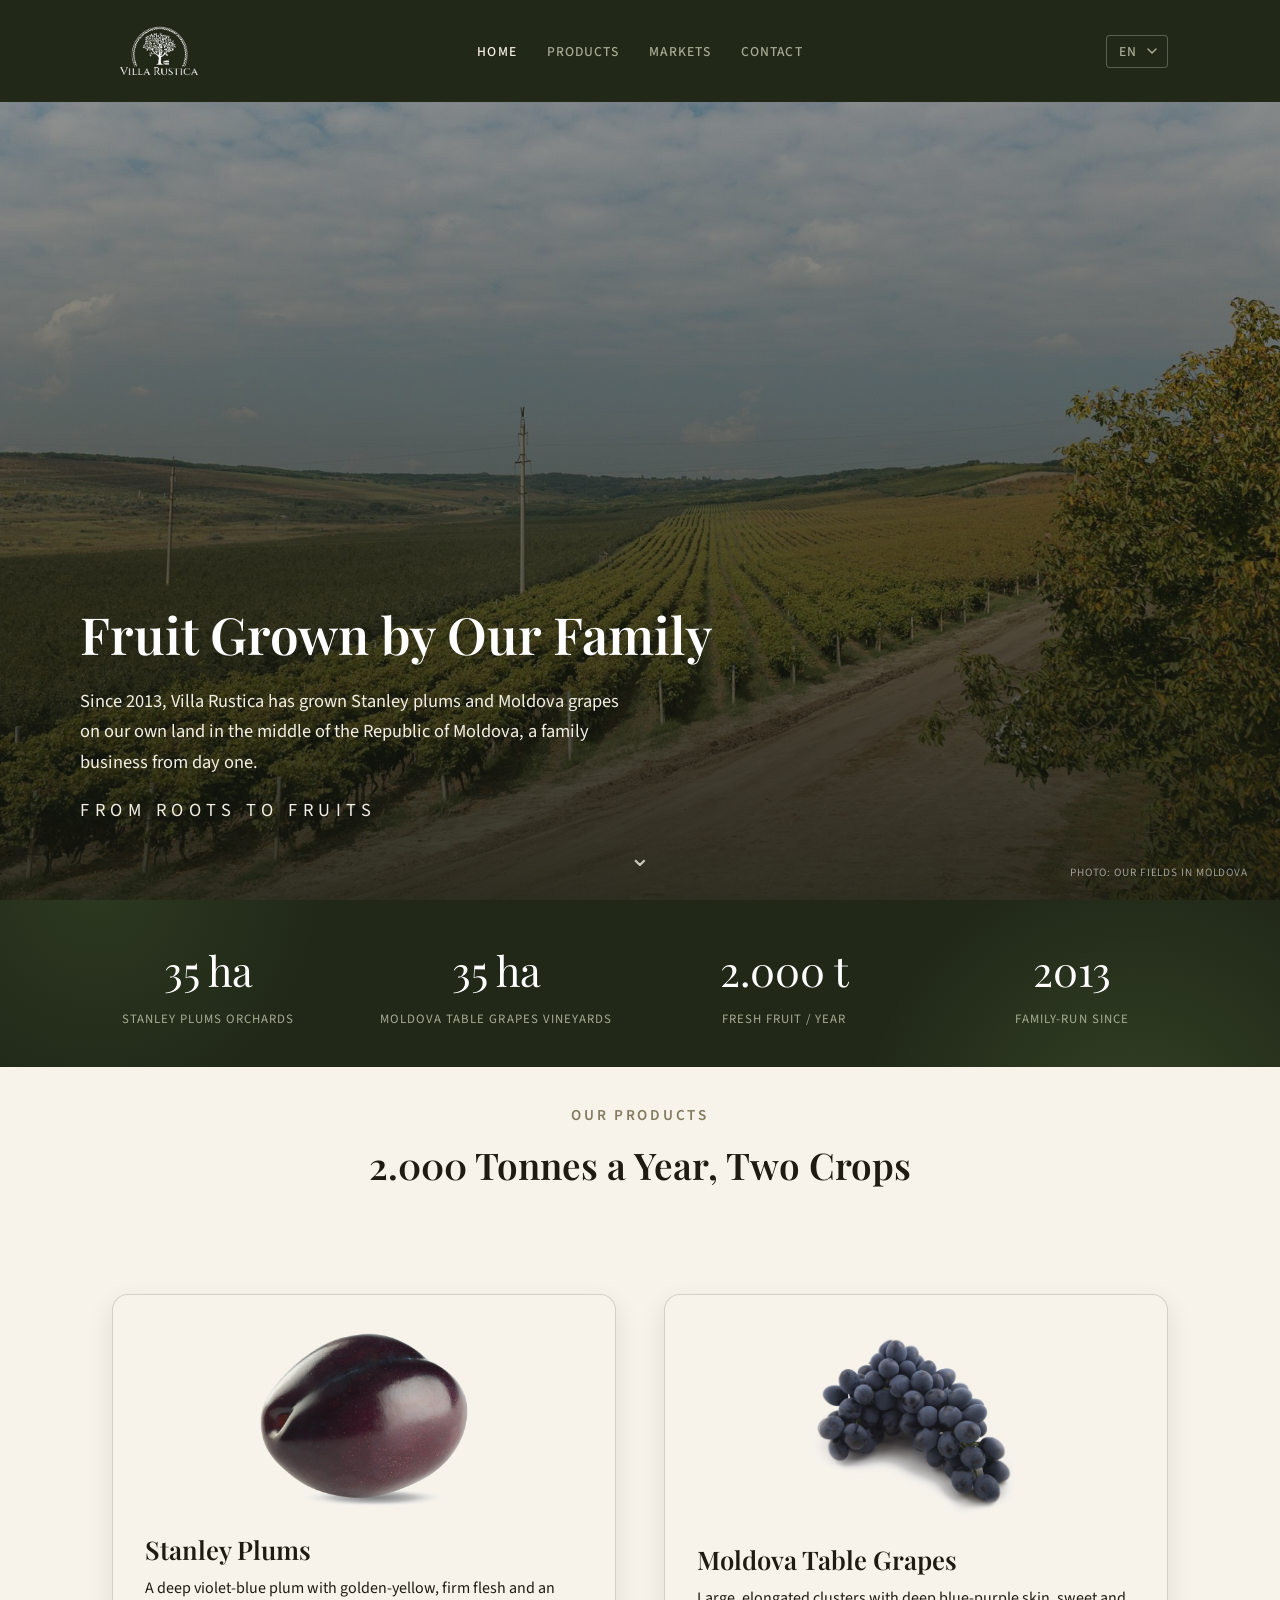
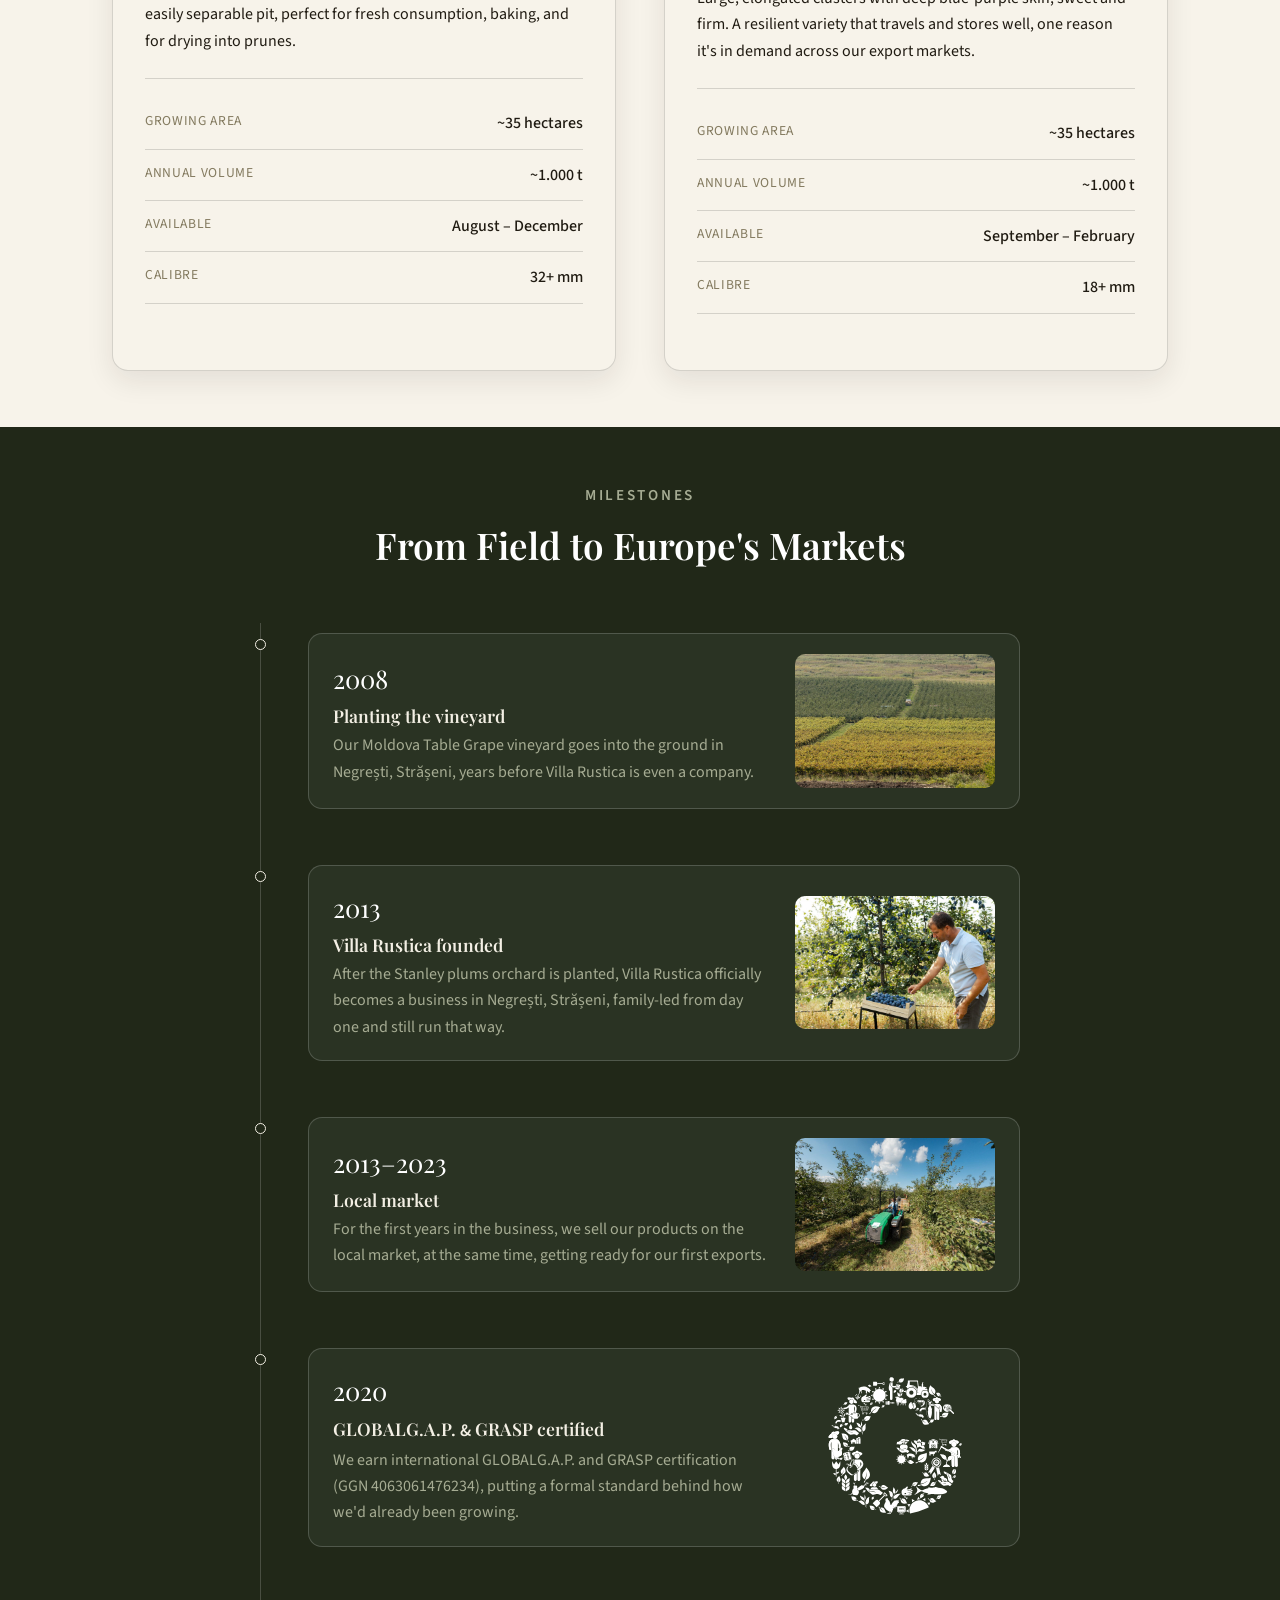
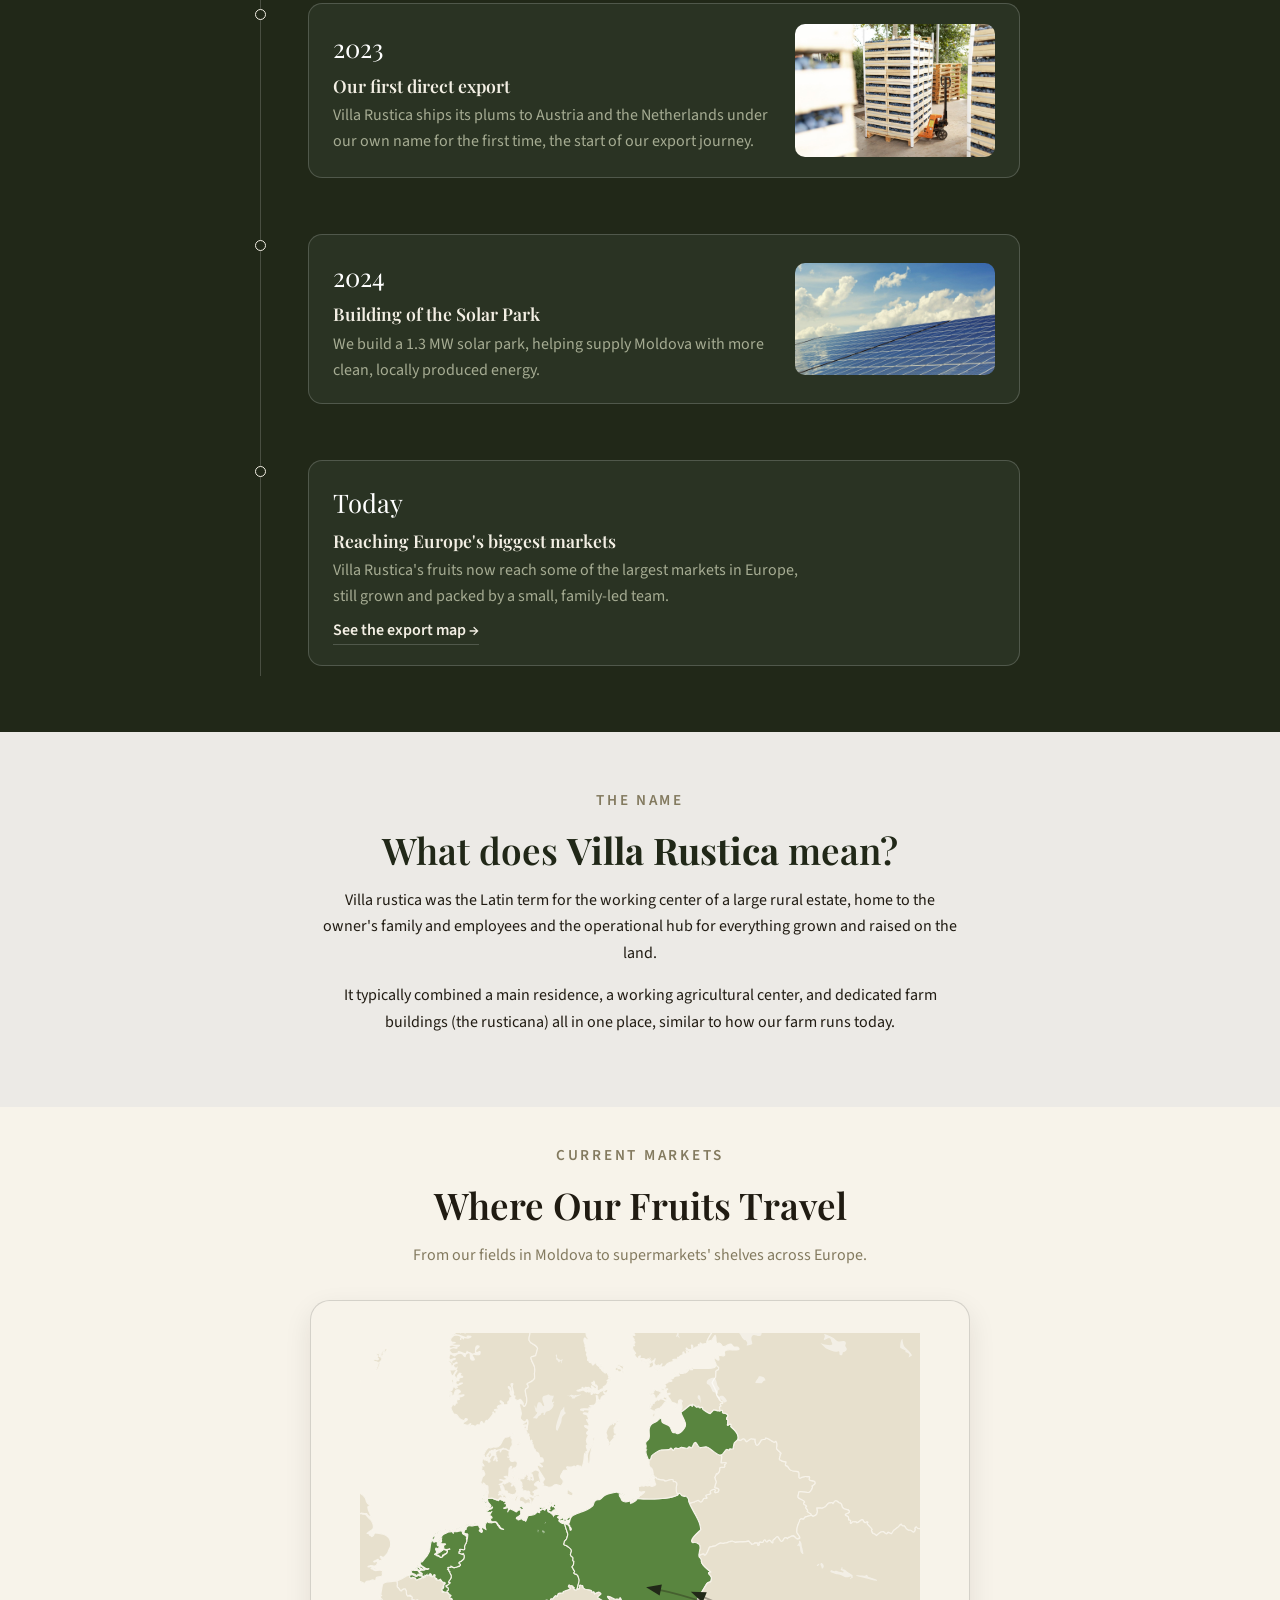
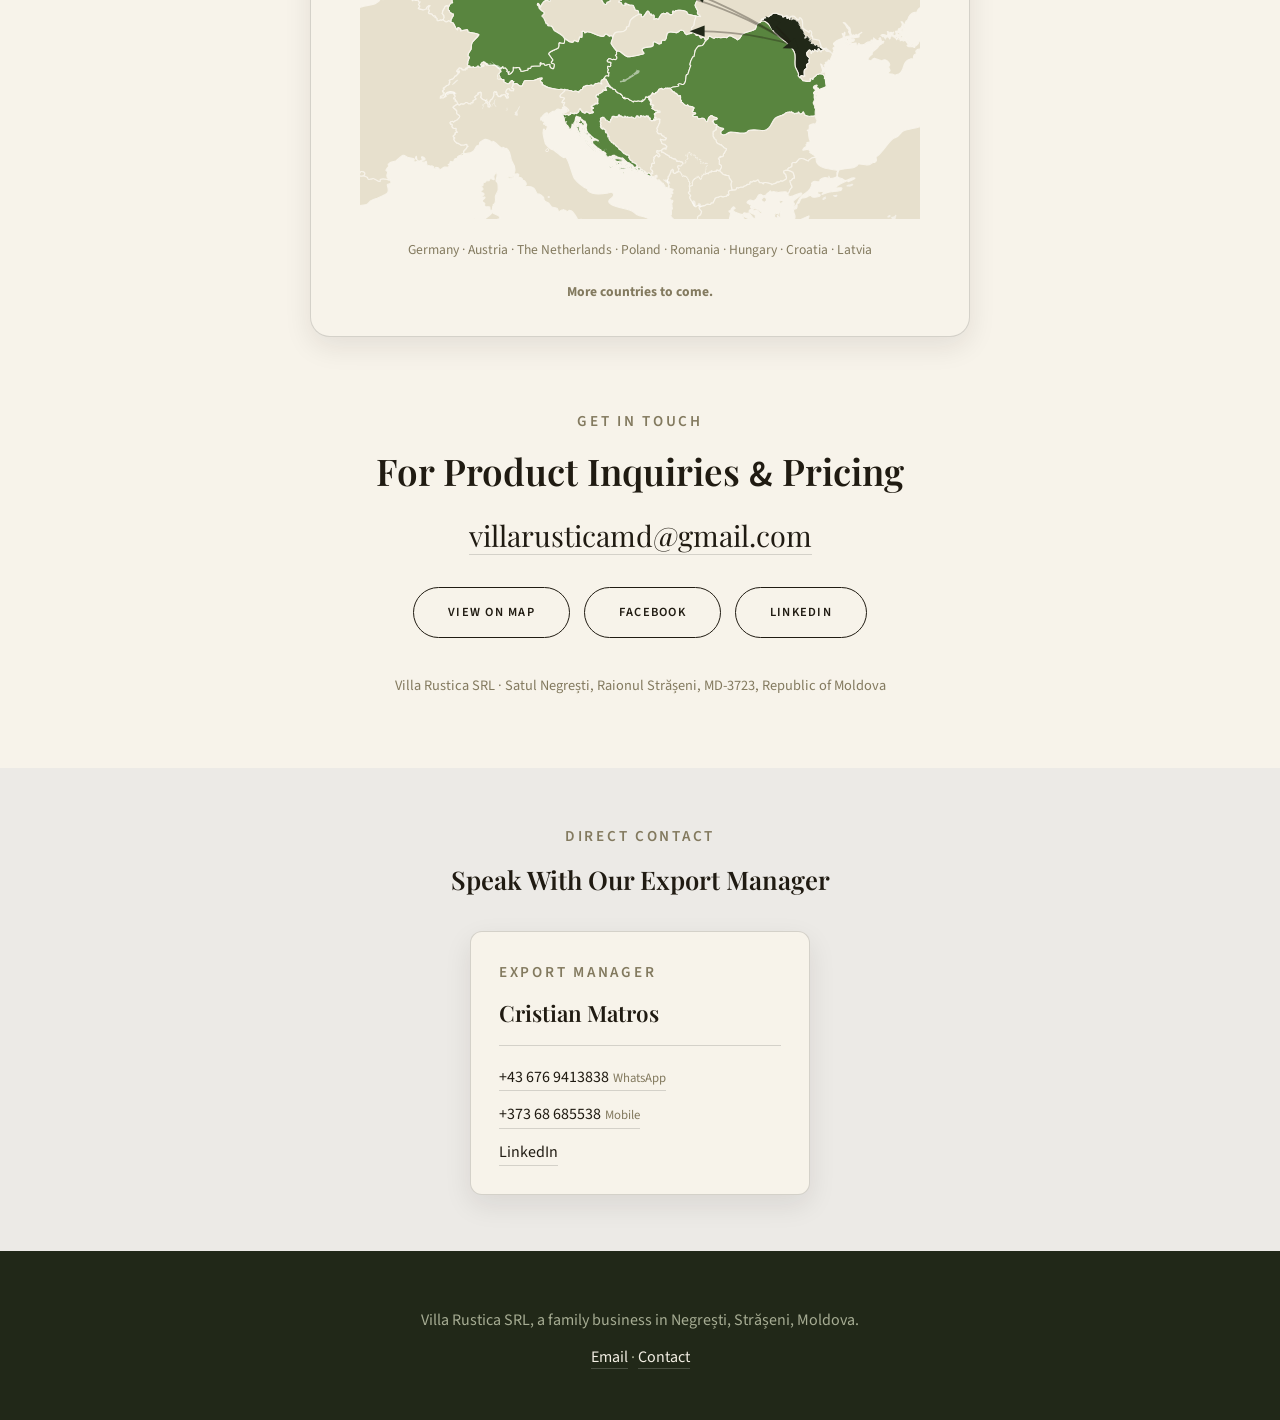
==== index.html @ 4bc62e4f "Replace EN/RO nav links with a language dropdown Co-Authored-By: Claude Sonnet 5 <noreply@anthropic." ====
<!DOCTYPE html>
<html lang="en">
<head>
  <meta charset="UTF-8" />
  <meta name="viewport" content="width=device-width, initial-scale=1.0" />
  <title>Villa Rustica: From Roots to Fruits</title>
  <meta name="description" content="Family-grown Stanley plums and Moldova grapes, exported across Europe since 2013." />
  <meta property="og:type" content="website" />
  <meta property="og:title" content="Villa Rustica: From Roots to Fruits" />
  <meta property="og:description" content="Family-grown Stanley plums and Moldova grapes, exported across Europe since 2013." />
  <meta property="og:image" content="https://villarustica.md/assets/og-image.jpg" />
  <meta property="og:image:width" content="1200" />
  <meta property="og:image:height" content="630" />
  <meta property="og:url" content="https://villarustica.md/" />
  <meta name="twitter:card" content="summary_large_image" />
  <link rel="icon" type="image/x-icon" href="assets/favicon.ico?v=1" />
  <link rel="icon" type="image/png" sizes="192x192" href="assets/favicon-192.png?v=1" />
  <link rel="apple-touch-icon" href="assets/apple-touch-icon.png?v=1" />
  <link rel="preconnect" href="https://fonts.googleapis.com" />
  <link href="https://fonts.googleapis.com/css2?family=Playfair+Display:ital,wght@0,400;0,500;0,600;0,700;1,400;1,500&family=Source+Sans+3:wght@300;400;500;600&display=swap" rel="stylesheet" />
  <link rel="stylesheet" href="styles.css?v=8" />
</head>
<body>

  <!-- A plain, non-sticky marker for "scroll to top" links to
       target. The header itself can't be that marker — it's
       position:sticky, so it always reports being at the top
       of the viewport, which broke the distance calculation
       for the Home link. -->
  <div id="top"></div>

  <header class="site-header">
    <nav class="nav">
      <a href="#top" class="logo">
        <img src="assets/logo-white.png?v=3" alt="Villa Rustica" />
      </a>
      <ul class="nav-links">
        <li><a href="#top" class="active">Home</a></li>
        <li><a href="#products">Products</a></li>
        <li><a href="#markets">Markets</a></li>
        <li><a href="#contact">Contact</a></li>
      </ul>
      <div class="lang-switch">
        <select class="lang-select" aria-label="Language">
          <option value="index.html" selected>EN</option>
          <option value="index-ro.html">RO</option>
        </select>
      </div>
    </nav>
  </header>

  <section class="hero hero-home">
    <div class="hero-inner">
      <h1>Fruit Grown by Our Family</h1>
      <p>Since 2013, Villa Rustica has grown Stanley plums and Moldova grapes on our own land in the middle of the Republic of Moldova, a family business from day one.</p>
      <p class="tagline">From Roots to Fruits</p>
    </div>
    <span class="hero-caption">Photo: our fields in Moldova</span>
    <a href="#stats" class="scroll-cue" aria-label="Scroll down">⌄</a>
  </section>

  <section class="section section-dark tight glow-section" id="stats">
    <div class="stat-row">
      <div class="stat">
        <span class="stat-number">35 ha</span>
        <span class="stat-label">Stanley Plums Orchards</span>
      </div>
      <div class="stat">
        <span class="stat-number">35 ha</span>
        <span class="stat-label">Moldova Table Grapes Vineyards</span>
      </div>
      <div class="stat">
        <span class="stat-number">2.000 t</span>
        <span class="stat-label">Fresh Fruit / Year</span>
      </div>
      <div class="stat">
        <span class="stat-number">2013</span>
        <span class="stat-label">Family-Run Since</span>
      </div>
    </div>
  </section>

  <!-- ============================================
       PRODUCTS
       ============================================ -->
  <section class="section section-light tight" id="products">
    <div class="container center">
      <span class="eyebrow" style="text-align:center;">Our Products</span>
      <h2 style="text-align:center;">2.000 Tonnes a Year, Two Crops</h2>
    </div>
  </section>

  <section class="section section-light">
    <div class="container">
      <div class="product-grid">
        <div class="product-card">
          <img src="assets/plum-photo.png" alt="A Stanley plum" class="fruit-photo" />
          <h3>Stanley Plums</h3>
          <p>A deep violet-blue plum with golden-yellow, firm flesh and an easily separable pit, perfect for fresh consumption, baking, and for drying into prunes.</p>
          <dl class="spec-list">
            <div class="row"><dt>Growing area</dt><dd>~35 hectares</dd></div>
            <div class="row"><dt>Annual volume</dt><dd>~1.000 t</dd></div>
            <div class="row"><dt>Available</dt><dd>August – December</dd></div>
            <div class="row"><dt>Calibre</dt><dd>32+ mm</dd></div>
          </dl>
        </div>

        <div class="product-card">
          <img src="assets/grape-photo.png" alt="A bunch of Moldova Table Grapes" class="fruit-photo" />
          <h3>Moldova Table Grapes</h3>
          <p>Large, elongated clusters with deep blue-purple skin, sweet and firm. A resilient variety that travels and stores well, one reason it's in demand across our export markets.</p>
          <dl class="spec-list">
            <div class="row"><dt>Growing area</dt><dd>~35 hectares</dd></div>
            <div class="row"><dt>Annual volume</dt><dd>~1.000 t</dd></div>
            <div class="row"><dt>Available</dt><dd>September – February</dd></div>
            <div class="row"><dt>Calibre</dt><dd>18+ mm</dd></div>
          </dl>
        </div>
      </div>
    </div>
  </section>

  <!-- ============================================
       TIMELINE
       Each ".timeline-item" is one milestone —
       copy a block to add another. The moving
       line and fade-in effect come from
       script.js, keyed off the #timeline id.
       ============================================ -->
  <section class="section section-dark">
    <div class="container">
      <span class="eyebrow center" style="text-align:center;">Milestones</span>
      <h2 class="center" style="text-align:center;">From Field to Europe's Markets</h2>

      <div class="timeline" id="timeline" style="margin-top:56px;">
        <div class="timeline-progress" id="timeline-progress"></div>

        <div class="timeline-item">
          <div class="timeline-dot"></div>
          <div class="timeline-card timeline-card--photo">
            <div class="timeline-card-body">
              <span class="timeline-year">2008</span>
              <h3>Planting the vineyard</h3>
              <p>Our Moldova Table Grape vineyard goes into the ground in Negrești, Strășeni, years before Villa Rustica is even a company.</p>
            </div>
            <img src="assets/grapes.jpg" alt="Our vineyard in Negrești, Strășeni" class="timeline-photo" />
          </div>
        </div>

        <div class="timeline-item">
          <div class="timeline-dot"></div>
          <div class="timeline-card timeline-card--photo">
            <div class="timeline-card-body">
              <span class="timeline-year">2013</span>
              <h3>Villa Rustica founded</h3>
              <p>After the Stanley plums orchard is planted, Villa Rustica officially becomes a business in Negrești, Strășeni, family-led from day one and still run that way.</p>
            </div>
            <img src="assets/local-market.jpg" alt="Selecting plums fresh from the orchard" class="timeline-photo" />
          </div>
        </div>

        <div class="timeline-item">
          <div class="timeline-dot"></div>
          <div class="timeline-card timeline-card--photo">
            <div class="timeline-card-body">
              <span class="timeline-year">2013–2023</span>
              <h3>Local market</h3>
              <p>For the first years in the business, we sell our products on the local market, at the same time, getting ready for our first exports.</p>
            </div>
            <img src="assets/story.jpg" alt="Working in the Villa Rustica orchard" class="timeline-photo" />
          </div>
        </div>

        <div class="timeline-item">
          <div class="timeline-dot"></div>
          <div class="timeline-card timeline-card--photo">
            <div class="timeline-card-body">
              <span class="timeline-year">2020</span>
              <h3>GLOBALG.A.P. <span class="plain-amp">&amp;</span> GRASP certified</h3>
              <p>We earn international GLOBALG.A.P. and GRASP certification (GGN 4063061476234), putting a formal standard behind how we'd already been growing.</p>
            </div>
            <img src="assets/globalgap-logo-white-icon.svg" alt="GLOBALG.A.P. certified" class="timeline-photo" />
          </div>
        </div>

        <div class="timeline-item">
          <div class="timeline-dot"></div>
          <div class="timeline-card timeline-card--photo">
            <div class="timeline-card-body">
              <span class="timeline-year">2023</span>
              <h3>Our first direct export</h3>
              <p>Villa Rustica ships its plums to Austria and the Netherlands under our own name for the first time, the start of our export journey.</p>
            </div>
            <img src="assets/first-direct-export.jpg" alt="Crates of plums packed for our first export" class="timeline-photo" />
          </div>
        </div>

        <div class="timeline-item">
          <div class="timeline-dot"></div>
          <div class="timeline-card timeline-card--photo">
            <div class="timeline-card-body">
              <span class="timeline-year">2024</span>
              <h3>Building of the Solar Park</h3>
              <p>We build a 1.3 MW solar park, helping supply Moldova with more clean, locally produced energy.</p>
            </div>
            <img src="assets/pixabay_solar-scaled.jpg" alt="Our 1.3 MW solar park" class="timeline-photo" />
          </div>
        </div>

        <div class="timeline-item">
          <div class="timeline-dot"></div>
          <div class="timeline-card">
            <span class="timeline-year">Today</span>
            <h3>Reaching Europe's biggest markets</h3>
            <p>Villa Rustica's fruits now reach some of the largest markets in Europe, still grown and packed by a small, family-led team.</p>
            <a href="#markets" class="timeline-map-link">See the export map &rarr;</a>
          </div>
        </div>

      </div>
    </div>
  </section>

  <section class="section section-alt center">
    <div class="container" style="max-width:700px;">
      <span class="eyebrow" style="text-align:center;">The Name</span>
      <h2 class="name-heading">What does <strong>Villa Rustica</strong> mean?</h2>
      <p>Villa rustica was the Latin term for the working center of a large rural estate, home to the owner's family and employees and the operational hub for everything grown and raised on the land.</p>
      <p>It typically combined a main residence, a working agricultural center, and dedicated farm buildings (the rusticana) all in one place, similar to how our farm runs today.</p>
    </div>
  </section>

  <!-- ============================================
       MARKETS
       ============================================ -->
  <section class="section section-light tight" id="markets">
    <div class="container center">
      <span class="eyebrow" style="text-align:center;">Current Markets</span>
      <h2 style="text-align:center;">Where Our Fruits Travel</h2>
      <p class="section-intro" style="margin-bottom:32px;">From our fields in Moldova to supermarkets' shelves across Europe.</p>

      <!-- ============================================
           The map: one ".map-route" group per market
           (a line from Moldova + a dot + a label).
           Positions are stylized, not exact geography —
           just roughly the right direction/distance.
           Country ids are ISO codes (de, at, nl...) — see
           script.js if you ever add a new export market.
           ============================================ -->
      <div class="map-panel">
      <div id="europe-map" class="europe-map">

<svg xmlns="http://www.w3.org/2000/svg" xmlns:cc="http://creativecommons.org/ns#" xmlns:dc="http://purl.org/dc/elements/1.1/" xmlns:inkscape="http://www.inkscape.org/namespaces/inkscape" xmlns:rdf="http://www.w3.org/1999/02/22-rdf-syntax-ns#" xmlns:sodipodi="http://sodipodi.sourceforge.net/DTD/sodipodi-0.dtd" version="1.1" id="svg1" sodipodi:docname="Blank_map_of_Europe_(with_disputed_regions).svg" inkscape:version="1.3.2 (091e20e, 2023-11-25, custom)" viewBox="230 190 300 260">
  <defs id="defs1" />
  <sodipodi:namedview id="namedview1" pagecolor="#ffffff" bordercolor="#000000" borderopacity="0.25" inkscape:showpageshadow="2" inkscape:pageopacity="0.0" inkscape:pagecheckerboard="0" inkscape:deskcolor="#d1d1d1" inkscape:zoom="0.91617647" inkscape:cx="281.05939" inkscape:cy="260.32103" inkscape:window-width="1366" inkscape:window-height="705" inkscape:window-x="-8" inkscape:window-y="-8" inkscape:window-maximized="1" inkscape:current-layer="svg1" />
  <title id="title1">Countries of Europe</title>
  <style id="style1">
  .c{fill:#c0c0c0;stroke:#FFF;stroke-width:0.4} /* country */
	.d{stroke-dasharray:0.4 0.4;fill:#0000} /* disputed */
	.k{paint-order:stroke fill;stroke-width:0.8} /* making microstates / small islands more visible */
  /*
  Other available classes:
  .eu - EU member states
  .europe - continental Europe
  */
</style>
  <path id="ad" class="c europe" d="m 232.06403,427.18924 c -4.26208,1.22189 -1.89424,-2.25579 -1.70487,-2.25579 2.46257,-0.18797 2.65194,1.03389 1.70487,2.25579 z" />
  <path id="al" class="c europe" d="m 397.48178,423.67925 c -0.0982,-0.0224 -0.19389,0.11956 -0.25243,0.2192 -0.0781,0.13285 -0.27059,0.14864 -0.50485,0.46971 -0.23427,0.32107 -0.29707,0.36247 -0.25244,0.59497 0.0446,0.2325 0.0708,0.42357 -0.0631,0.50102 -0.13388,0.0774 -0.25244,0.22266 -0.25244,0.34445 0,0.12178 -0.17437,0.3976 -0.25243,0.56366 -0.0781,0.16606 -0.0462,0.27422 -0.15777,0.40707 -0.11154,0.13285 -0.13358,0.22805 -0.18931,0.4384 -0.0558,0.21035 -0.31714,0.27616 -0.47331,0.37577 -0.15617,0.0996 -0.013,0.58703 0.0315,0.9081 0.0446,0.32105 -0.20556,0.52913 -0.4733,1.31519 -0.26775,0.78607 0.59028,1.6444 0.56796,1.9102 -0.0223,0.26579 0.2598,0.91346 0.31553,1.00209 0.0557,0.0886 -0.19282,0.068 -0.31553,0.15657 -0.12271,0.0886 0.12239,0.25587 0.18932,0.34445 0.067,0.0886 -0.10192,0.12873 -0.15777,0.2505 0.024,0.0554 0.0698,0.10082 0.0946,0.15658 0.0747,0.0469 0.17624,0.0921 0.22088,0.12525 0.083,0.0618 0.0382,0.38927 0.0315,0.43839 0.29374,0.11755 0.19726,-0.66424 1.76705,0.15657 0.29625,0.15491 0.55956,-0.11847 0.28398,0.50103 -0.10735,0.24133 -0.52066,0.54783 -0.4733,0.87679 0.0947,0.28198 0.59963,0.65749 0.41019,0.84547 -0.37885,0.37598 -0.94646,0.0624 -1.23058,0.4384 -0.23678,0.32898 0.67642,0.37795 0.59952,0.8768 -0.19728,1.27959 -1.53283,0.87257 -0.66263,2.00409 0.68953,0.89661 1.4516,0.062 1.26213,1.18989 -1.1295,1.6214 -0.35576,1.3924 -0.37865,2.06669 -0.0229,0.67433 -0.24535,0.47965 0.18932,1.3152 0.14498,0.27867 -0.4733,1.03339 -0.4733,1.03339 -0.28415,0.28198 0,0.75129 0,1.2212 -0.0947,0.37598 0,0.84526 -0.0946,1.22119 0,0.28197 -0.47336,0.37562 -0.37864,0.65759 0.14207,0.51696 1.13574,1.51979 1.8617,2.16069 0.65611,0.57925 0.17356,1.28379 0.12622,1.37779 -0.28414,0.56396 -1.02579,-1.89279 -1.57768,-0.81416 1.54573,3.13218 5.17448,3.31878 5.83744,4.16478 1.44979,1.12879 0.28374,1.12709 0.75729,1.50309 0.18943,0.28198 0.75718,0 0.94661,0.28183 0.18943,0.46997 -0.0631,0.84518 -0.0631,1.40909 0.0646,0.35575 0.17691,0.67971 0.3471,0.65759 1.61013,-0.28198 2.65053,1.0347 2.55589,-1.40909 0,-0.56396 1.32542,0.28228 1.04131,-0.56366 l -1.07285,-1.87879 c 0.67208,-0.26253 0.60482,-0.51292 0.8835,-1.0647 0.36173,-0.71616 1.56932,-0.0623 2.17725,-0.84546 0,-0.0236 -0.13592,-0.68937 0,-1.0334 0.13787,-0.3489 0.32048,-0.73659 0.18933,-1.25259 -0.11856,-0.46643 0.32536,-0.46022 0.37865,-0.81417 0.0531,-0.35394 0,-0.75154 0,-0.75154 0.66298,-2.53778 1.23007,0.56558 2.17714,-3.00618 0.28415,-1.1279 -1.23058,-1.064 -1.23058,-2.28589 -0.18942,0 0.28415,-0.90802 0.0946,-1.096 -0.28413,-0.188 -0.75707,-0.28187 -1.13594,-0.18789 -0.28414,0 -0.66233,1.0337 -1.23058,0.37577 -0.37885,-0.56395 -2.83981,-4.03908 -2.83981,-4.79098 0,-0.28197 0.56802,-0.56349 0.47332,-0.84547 -0.0947,-0.65795 -1.04121,-1.033 -1.13595,-1.69099 -0.0947,-0.28197 0.66257,-0.28167 0.75729,-0.56365 0,-0.56395 -0.0946,-1.53399 -0.16256,-2.12219 -0.0679,-0.58811 -0.0918,-0.93174 -0.0584,-1.0092 0.0335,-0.0775 0.23777,-0.15799 0.12621,-0.40709 -0.11156,-0.24909 0.19857,-0.39741 0.22088,-0.65758 0.0223,-0.26018 -0.21299,-1.0177 -0.50486,-1.2526 -0.29188,-0.23485 -0.33131,-0.0548 -0.31555,-0.6889 0.0158,-0.63412 -0.20509,-0.31314 -0.37862,-0.78285 -0.17357,-0.46972 -0.58375,-1.0569 -1.00977,-1.12729 -0.42596,-0.0704 -0.85983,-0.40709 -1.10439,-0.46972 -0.24455,-0.0626 -0.52064,0.0156 -0.66263,0.0939 -0.142,0.0783 -0.2051,0.15657 -0.22088,-0.28183 -0.0158,-0.4384 -0.46541,-0.3836 -0.34709,-0.6889 0.11833,-0.30532 -0.0236,-0.25835 -0.22087,-0.4384 -0.19722,-0.18006 -0.0552,-0.30531 -0.3471,-0.50102 -0.29187,-0.19571 -0.21298,-0.21137 -0.50485,-0.34445 -0.29189,-0.13308 -0.38654,-0.13308 -0.41021,-0.25051 -0.0236,-0.11743 -0.0395,-0.17223 -0.12621,-0.15657 v 0.0313 c -0.002,0 -0.0287,0.0288 -0.0315,0.0313 -0.077,0.0619 -0.21558,0.0674 -0.31553,0.12526 -0.13387,0.0775 -0.0204,0.25209 -0.0315,0.40708 -0.0112,0.155 -0.57879,0.0939 -0.75728,0.0939 -0.17854,0 -0.17439,0.15813 -0.25244,0.31313 -0.0781,0.155 -0.30982,0.0772 -0.4102,0.18788 -0.10038,0.1107 -0.31521,0.26535 -0.50485,0.18789 -0.18966,-0.0775 -0.41179,-0.48236 -0.56797,-0.62628 -0.15617,-0.14392 -0.0689,-0.43273 0.0315,-0.53234 0.10048,-0.0996 0.0931,-0.39948 -0.0631,-0.53234 -0.15617,-0.13286 -0.0871,-0.2815 -0.22088,-0.46971 -0.0334,-0.0471 -0.062,-0.0865 -0.0946,-0.0939 z" />
  <path id="am" class="c" d="m 624.27735,368.7295 c -0.0947,0.18799 -0.18923,0.46965 -0.37871,0.56366 -0.3788,0.18797 -1.515,0.37567 -1.13615,0.56365 0.18948,0.094 0.85223,0.18778 0.66276,0.37577 -1.61003,1.12789 -4.26016,1.50239 -5.58609,2.72428 -1.7995,1.4099 -3.12361,3.19339 -5.39671,4.32138 l -0.0946,0.0939 c 0.0544,0.2519 0.0859,0.55499 0.28403,0.75154 0.75767,0.65796 3.69234,0.46838 4.26056,2.91219 0.28418,1.31589 -0.56844,3.47528 0.4734,4.60318 0.56827,0.56393 1.42005,0.75118 1.7989,1.40909 0.18941,0.188 -0.56813,0.84548 -0.28404,0.84548 3.08855,-0.0344 4.69284,-1.7418 7.19562,-1.8788 0.68102,0.0842 1.07839,0.20683 1.70427,0.37577 0.62609,0.29236 1.247,0.53099 2.08291,0.84548 0.25407,0.17025 0.48452,0.25971 0.75744,0.37577 0.56828,-0.75195 0.94653,-1.87879 1.7989,-2.06669 2.36784,-0.56396 1.51459,2.81888 2.46167,1.69099 0.18948,-0.188 -1.4e-4,-0.7515 0.28404,-0.84548 0.75767,-0.094 1.41985,0.65769 2.17765,0.46971 l 1.89354,-2.16069 c 1.79951,-1.03389 1.42016,2.16069 1.60953,2.16069 0.66298,0.094 1.41985,-0.094 2.17765,0 0.0947,0 0.37872,0.0939 0.37872,0.18788 0.0947,0.37598 -0.1894,0.75139 0,1.0334 0,0 2.5561,1.97249 3.3138,2.53638 0.1894,-0.28198 0.47313,-0.75121 1.32552,-1.31519 0.47358,-0.37597 1.42005,0.0942 1.7989,-0.37577 l -0.0946,-0.18788 c -0.75774,-0.65795 -0.6625,-1.97249 -1.5149,-2.44249 -0.28417,-0.18798 -1.13614,0.18824 -1.13614,-0.4697 0,-0.18798 0.0947,-0.28178 0.18936,-0.37577 0.37887,-0.28198 1.42016,-0.28158 1.42016,-0.75154 -0.0947,-1.87989 -3.12443,0.0948 -3.12443,-1.40909 -0.0947,-1.0339 1.32573,-0.75083 0.75744,-2.06669 -0.4735,-0.84594 -2.5561,1.03339 -3.12442,1.03339 -0.63931,0.0353 -1.31071,-0.19591 -1.98828,-0.50103 -0.0217,-0.01 -0.0414,-0.0213 -0.0631,-0.0313 -0.44216,-0.17064 -0.84114,-0.32065 -1.19924,-0.2192 -0.52526,0.14891 -1.05098,0.30788 -1.38861,-0.2505 -0.25324,-0.41881 -0.44547,-0.66777 -0.97834,-0.75154 -0.49339,0.0743 -1.00406,0.33188 -1.57799,0.25051 -0.18941,0 0,-0.37572 0.0946,-0.46971 0.56827,-0.56397 1.51469,-0.65734 2.08291,-1.12729 0.28419,-0.18799 0.0946,-2.53629 -0.0946,-2.81829 -0.1894,-0.46997 -5.8696,-0.0929 -7.38499,-2.06669 -0.85238,-1.1279 2.17805,-2.62999 0.85212,-3.28799 -0.66304,-0.28197 -1.41995,1.4e-4 -2.08292,-0.28183 -0.18939,-0.094 0.0947,-0.84547 -0.18935,-0.84547 -0.66299,0.094 -2.93485,1.31539 -3.40843,0.93942 -0.47357,-0.46997 2.27309,-1.59699 0,-1.59699 -0.37886,0 -0.56795,0.46977 -0.85212,0.37577 -0.37881,-0.094 -0.47332,-0.5635 -0.75743,-0.84548 z m 0.82066,1.94149 c 0.42547,0 0.48107,0.77499 0.3156,0.75154 -0.16546,-0.0234 -0.6938,-0.63428 -0.3156,-0.75154 z m 2.11446,0.4384 c 0.0398,-0.007 0.0928,-0.0117 0.15781,0 0.47274,0.11726 0.75678,0.34458 0.28403,0.43839 -0.41366,0.0821 -0.7204,-0.38582 -0.44184,-0.43839 z m 4.73386,2.22329 c -0.0947,0.188 -0.28404,0.28172 -0.28404,0.46971 -0.18948,0.84594 1.51539,-0.28171 0.28404,-0.46971 z" />
  <path id="at" class="c eu europe market" d="m 349.45793,349.70959 c -0.0834,-0.007 -0.17761,0.0171 -0.25198,0.0312 -0.0992,0.019 -0.18092,0.0546 -0.25195,0.12501 -0.0947,0.188 0.0946,2.90569 -0.0944,3.09379 -0.18943,0.28195 -0.84947,-0.37609 -1.22836,-0.0937 l -0.75588,2.46878 c -0.66299,0.188 -1.35273,-0.65623 -2.01569,-0.65623 -0.37886,0 -0.28255,0.74975 -0.6614,0.84373 -1.98898,0.75195 -3.11445,-1.21679 -4.62984,-1.96879 h -0.0944 c 0.0947,0.28199 0.18897,0.56178 0.18897,0.84375 -0.0947,2.53779 -0.65663,1.96999 -2.64559,1.49999 -0.18942,0 -0.3777,0.0932 -0.47243,0.28126 -0.18941,0.93993 0.38022,1.96679 -0.5669,2.71879 -0.85243,0.65796 -4.85006,1.58979 -4.9447,3.09368 0,0 2.26766,3.09349 2.26766,3.18749 0.0947,0.094 -1.22947,1.21779 -0.75589,1.59379 1.04181,0.93993 2.0807,-0.44553 1.22837,2.65619 0,0.18799 -0.18853,0.46875 -0.37796,0.46875 -3.03079,-0.84595 -0.65796,-2.37479 -2.07868,-2.46879 -0.75768,0 -1.44696,0.6565 -2.20466,0.5625 -0.37886,-0.094 -0.28278,-0.74975 -0.56692,-0.84375 -0.56826,-0.18797 -1.13271,0.282 -1.6063,0.0937 -0.18941,-0.094 0.18942,-0.65626 0,-0.65626 -1.13655,0.094 -0.0938,1.5935 -0.37795,1.6875 -1.32593,0.37598 -3.493,-0.15746 -4.72428,0.31249 -0.37886,0.188 -0.18806,0.84327 -0.56691,1.0312 -0.37884,0.28199 -0.84948,-0.18787 -1.22837,0.0937 -0.28415,0.094 0.0946,0.56205 -0.0944,0.75001 -0.0947,0.094 -3.30614,0.93797 -3.68499,0.74999 -0.1894,-0.18801 3.6e-4,-0.65575 -0.18896,-0.84374 -0.0947,-0.188 -0.56671,-0.18704 -0.6614,-0.375 -0.0947,-0.188 0.47265,-0.0932 0.37793,-0.28126 -0.36831,-1.188 -2.87941,0.16802 -3.71643,-0.53125 -0.16099,0.22323 0.0582,1.1255 -0.0944,1.65629 0,0.37597 -1.79367,2.53299 -2.45663,1.875 -0.37886,-0.37596 0.66207,-0.93653 0.37794,-1.3125 -0.0947,-0.094 -0.37748,0.28125 -0.56691,0.28125 -0.18941,0 -0.47223,-0.0932 -0.56691,-0.28125 -0.18943,-0.28199 0.47354,-0.65526 0,-1.03119 -0.37886,-0.28198 -0.566,-0.74952 -0.94486,-0.9375 -0.28412,-0.188 -0.66048,0.28148 -1.03929,0.18749 -0.18941,-0.18797 3.3e-4,-0.65574 -0.18897,-0.84375 -0.47355,-0.37598 -0.37432,1.3137 -1.88971,0.84375 -0.0947,-0.094 -0.18874,-0.0937 -0.28345,-0.0937 v 0.0937 c 0,0.2929 0.19603,0.47628 0.31495,0.5625 0,0 0.2604,0.34376 0.47243,0.34376 0.0888,0 0.13788,0.015 0.15748,0.0312 -0.16504,0.12819 -0.10644,0.33792 -0.15748,0.5 0.21205,0.23671 0.39603,0.35861 0.15748,0.4375 -0.23855,0.0789 -0.32608,0.0159 -0.44093,0.15625 -0.11487,0.14027 -0.0918,0.32354 -0.18898,0.43751 -0.0971,0.11396 -0.30228,0.22484 -0.34645,0.3125 0.0389,0.267 -0.21727,0.19828 -0.15748,0.43748 -0.005,0.009 -0.0258,0.0217 -0.0314,0.0312 0.064,0.0635 0.31599,0.18733 0.25196,0.28124 -0.12806,0.18783 0.25579,0.26451 0.18897,0.375 -0.0669,0.11049 -0.13914,0.0292 -0.0944,0.15625 0.0446,0.12705 -0.0852,0.1782 0.0314,0.25 0.11693,0.0719 0.1667,0.0457 0.18897,0.15625 0.0223,0.11049 0.19262,-0.004 0.22047,0.0625 0.0278,0.0663 -0.17076,0.0696 -0.0314,0.21876 0.13919,0.14915 -0.0669,0.0934 0,0.28125 0.0668,0.18782 0.17265,0.26087 0,0.34373 -0.17259,0.0829 -0.1352,0.0345 -0.15747,0.25 0.32979,0.15686 0.36904,-0.0994 0.6299,0 0.26293,0.22652 0.66335,0.32233 0.94485,0.43751 0.10776,0.23081 0.31839,0.0678 0.44094,0.0937 0,0 -0.0596,-0.0975 0.12598,-0.0625 0.18554,0.0351 0.0479,0.12997 -0.0314,0.15625 -0.0795,0.0265 0.14479,0.12232 0.18897,0.21875 -0.26338,0.35823 -0.068,0.49962 -0.0944,0.75001 0.0353,0.0614 0.25923,0.0736 0.40944,0.18749 0.38815,0.31649 0.85885,0.54357 1.2598,0.75 0.42531,0.21103 0.74709,0.15034 1.02166,-0.0234 0.0221,0.009 0.0427,0.0303 0.065,0.0352 0.34801,0.0755 0.33302,-0.0569 0.3425,-0.40233 0.1031,-0.12172 0.20391,-0.23573 0.29921,-0.36719 0.0314,0.002 0.0535,0.002 0.0925,0.006 0.3452,0.0332 0.35681,-0.0328 0.30117,-0.15431 -0.0557,-0.12158 0.1004,-0.1543 0.1004,-0.1543 l 0.11022,-0.38086 c 0.1517,-0.11097 0.31137,-0.18673 0.50196,-0.15234 0.0628,0.009 0.0888,0.0249 0.1437,0.0352 l 0.16929,0.43165 0.54524,0.13672 c -0.10755,0.38443 -0.68894,0.82107 -0.29131,0.99022 1.51539,0.75194 0.18535,-0.188 1.70074,0 0.75769,0.094 1.53968,2.06469 3.05498,1.2187 l 1.22836,-2.53119 c 0.75769,-0.56397 4.06081,-0.18726 4.91325,-0.28126 1.38972,-0.0919 2.50036,-1.2519 3.87789,-1.30269 0.008,-10e-4 0.0178,-0.009 0.0257,-0.01 0.69037,-0.0663 0.68884,-0.1314 0.62202,0.31054 -0.0669,0.44193 -0.22138,0.39795 -0.75588,0.48634 -0.53449,0.0884 -0.001,0.77317 0.11023,0.99413 0.0439,0.0873 0.0116,0.20323 -0.0354,0.31446 0.29239,0.0396 0.60828,0.11518 0.8799,0.51951 0.1894,0.28201 -0.28427,0.65528 -0.0944,1.0312 0.0947,0.18801 0.3775,-0.18797 0.56692,0 1.79951,1.31589 3.20666,1.71779 5.66913,2.09379 3.01759,0.93687 2.72028,-0.13011 6.01563,0.5625 0.0154,0.0165 0.0475,0.015 0.063,0.0312 0.004,-0.0319 -0.001,-0.0615 0,-0.0937 0.81335,0.32085 1.38458,-0.0896 1.73229,0.21875 0.78925,0.53237 1.22594,-0.14251 2.26765,0.75 0.75769,0.094 1.63604,-0.73625 2.33064,-0.0312 0.31581,0.39147 0.45554,-0.39265 0.94486,0.59375 0.18937,0.094 0.094,-0.71851 0.28346,-0.81249 0.87517,-0.0936 0.46533,-0.93816 1.57476,-0.93749 0.37365,-0.27642 0.12271,-0.7825 0.75588,-1.4375 0.25122,0.38242 0.29381,-0.17996 0.47243,-0.21874 0.29744,-0.0645 0.13291,0.79055 0.53542,-0.0937 0.18915,-0.41576 1.04181,-0.33195 1.44877,-0.28124 0.80209,0.1 1.36614,-0.25714 1.76373,-0.21875 0.79515,0.0767 0.45468,0.72686 1.0393,0.40624 0.56827,-0.28198 -0.28494,-0.67259 1.35434,-1.2812 1.25497,0.38204 0.92795,-0.9924 3.08653,0.37499 0.28412,-0.094 -0.28324,-0.59303 -0.37795,-0.875 -0.1854,-0.98119 0.33148,-1.46459 1.10239,-1.68749 0.0428,-0.008 0.0832,-0.0233 0.12597,-0.0312 0.0209,-0.026 0.28791,-0.35283 0.66141,-0.87499 0.42396,-0.96398 1.20609,-1.1128 1.70074,-0.9375 0.49464,0.17529 0.67674,0.32613 0.53541,-0.375 -0.14132,-0.70109 -0.0268,-1.00079 0.22047,-1.28119 0.24732,-0.28044 -0.54389,0.27204 -0.75588,-0.21875 -0.21199,-0.49078 0.13062,-0.9307 0.37794,-1.2812 0.2473,-0.35056 -0.0992,-0.22795 -0.34645,-0.71875 -0.24731,-0.49077 0.0744,-0.43531 -0.0314,-1.0312 -0.10601,-0.59594 1.09925,0.26822 1.41723,-0.18749 0.31797,-0.45571 0.43629,-0.40786 0.18897,-0.96875 -0.24729,-0.5609 0.40094,-0.54044 0.18897,-1.0312 -0.21198,-0.49076 -1.27291,-0.11818 -1.73228,-0.46875 -0.4593,-0.35055 -0.35331,-0.71954 0,-0.99999 0.35331,-0.28043 0.34502,-1.0769 1.22836,-0.65624 0.88326,0.42066 1.48879,0.62039 1.70074,0.375 0.21195,-0.24539 1.1308,0.35404 1.44878,-0.0312 0.31799,-0.38562 0.68825,-0.47035 0.44093,-1.03119 -0.24732,-0.56089 0.0336,-0.4391 -0.56691,-1 -0.60063,-0.5609 0.33491,-0.0177 0.44093,-0.71874 0.0863,-0.57144 -0.43016,-1.36909 0.15748,-1.56249 -0.0127,-0.0208 -0.0189,-0.0417 -0.0314,-0.0625 -1.13655,-1.22189 -2.07667,-2.43379 -2.929,-3.84368 -0.75771,-1.2219 1.98898,-3.21509 0,-4.62498 -0.28415,-0.18799 -0.66073,0.37499 -0.94486,0.37499 -0.47355,-0.094 -1.41572,-1.313 -2.07868,-1.125 -0.47355,0.18799 -0.69155,0.93676 -1.25981,1.2188 -0.37886,0.094 -0.84946,-0.0937 -1.22836,-0.0937 -2.55761,-0.28212 -4.71773,-2.34379 -7.46431,-2.34379 -0.47355,0 -0.84922,0.56251 -1.3228,0.56251 -0.18941,-0.094 3.7e-4,-0.56228 -0.18896,-0.65626 -0.21308,-0.10576 -0.47404,-0.22946 -0.72439,-0.24999 z"><title>Austria</title></path>
  <path id="az" class="c" d="m 650.02782,346.05961 v 0.28182 c -1.5154,5.35757 -0.47284,2.44028 -1.98828,6.48197 -0.28411,0.84593 0.37892,3.28778 0.0946,3.56978 -2.18068,1.13559 -4.24888,2.65759 -6.05948,1.47179 l -0.22092,0.12525 -2.27228,-1.78489 c -0.0655,0.14047 -0.12243,0.28182 -0.25249,0.28182 -0.1894,0 -2.36683,-0.75138 -2.93505,-1.0334 l -1.7989,-0.75153 h -0.0946 c -0.37887,0.18798 -0.66266,0.37572 -0.85211,0.4697 -0.18942,-0.094 -0.66268,0.0939 -1.04151,0.18789 v 0.18788 c -0.008,0.0608 -0.0997,0.1082 -0.22092,0.15657 0.17368,0.52741 -0.0362,1.66739 -0.3156,2.12939 -0.28364,0.46907 -0.96211,-0.0925 -0.63119,0.93943 0.33092,1.03199 1.01016,1.14249 1.19923,0.81415 0.1891,-0.32833 1.02579,-0.10873 1.07306,0.50103 0.0473,0.60979 1.56317,1.033 2.27229,0.75154 0.70913,-0.28144 1.1052,-0.12487 1.57798,0.15657 0.47275,0.28145 0.94655,0.0791 0.75744,0.68891 -0.18909,0.60978 -0.0471,0.98747 0.18936,1.78489 0.23637,0.7974 -0.77329,-0.14008 -0.82056,0.46971 -0.0473,0.60978 0.0465,1.03309 -0.56808,0.84547 -0.61457,-0.18762 -0.0327,0.65734 -0.88367,0.46971 -0.85094,-0.18762 -1.18472,-0.65695 -2.08291,-0.18788 -0.50131,0.26179 -1.46088,0.64612 -2.27229,0.84548 -0.0273,0.0168 -0.0649,0.0163 -0.0946,0.0313 -0.0638,0.0145 -0.12797,0.051 -0.18935,0.0626 -0.24588,0.0827 -0.52583,0.14413 -0.789,0.15656 -0.49638,0.0234 -0.87614,-0.19586 -1.13614,-0.31313 -0.24377,-0.10993 -0.0965,-0.47262 0.41027,-0.93942 -0.071,-0.0794 -0.15195,-0.0974 -0.31559,0 -0.47274,0.28144 -0.80549,0.2509 -1.32552,0.53234 -0.52003,0.28144 0.1409,-0.34433 -0.66276,-0.25052 -0.80368,0.0938 -0.33262,0.53234 -1.23078,0.53234 -0.89823,0 -1.23119,0.0324 -1.5149,0.78285 -0.12722,0.33663 -0.46239,1.0186 -1.1046,1.6283 0.28855,0.22484 0.42943,0.4317 0.34717,0.59496 0.28411,0.28198 0.37862,0.75148 0.75743,0.84548 0.28418,0.094 0.47326,-0.37577 0.85212,-0.37577 2.27309,0 -0.47357,1.127 0,1.59699 0.47357,0.37598 2.74547,-0.84542 3.40843,-0.93941 0.2841,0 0,0.75148 0.18936,0.84547 0.66297,0.28197 1.41995,-1.4e-4 2.08291,0.28183 1.32592,0.65796 -1.70447,2.16009 -0.85212,3.28799 1.51539,1.97389 7.19561,1.59679 7.38499,2.06669 0.1894,0.28197 0.37903,2.63029 0.0946,2.81829 -0.56826,0.46996 -1.51469,0.56333 -2.08291,1.12729 -0.0948,0.094 -0.28423,0.46971 -0.0946,0.46971 0.58016,0.0823 1.07961,-0.17987 1.57799,-0.25051 0.53288,0.0838 0.7251,0.33273 0.97834,0.75154 0.33767,0.55838 0.86338,0.39941 1.38861,0.2505 0.35813,-0.10152 0.7571,0.0486 1.19924,0.2192 0.0217,0.01 0.0414,0.0215 0.0631,0.0313 0.67727,0.30495 1.349,0.53627 1.98828,0.50103 0.56827,0 2.65094,-1.87929 3.12442,-1.03339 0.56828,1.31589 -0.85214,1.03279 -0.75743,2.06669 0,1.50389 3.02978,-0.47073 3.12442,1.40909 0,0.46996 -1.04131,0.46956 -1.42016,0.75154 -0.0947,0.094 -0.18936,0.18779 -0.18936,0.37577 0,0.65794 0.85198,0.28172 1.13614,0.4697 0.85238,0.46997 0.75714,1.7846 1.5149,2.44249 l 0.0946,0.18788 c 0.18942,-0.56395 1.04151,-4.50918 1.04151,-4.50918 0.28417,-0.65795 1.23078,-0.75122 1.5149,-1.31519 0.18939,-0.56395 -0.18957,-1.127 -0.0946,-1.69099 0.1894,-0.93994 0.94672,-1.6905 1.32552,-2.63039 0.37887,-0.84595 2.93474,-6.10617 3.69254,-6.20017 0.75768,-0.094 1.51459,0.46955 2.27229,0.75153 0.66298,0.188 1.51459,0.37562 2.17766,0.6576 0.1894,0.094 0.66276,0.18773 0.56807,0.46971 -0.28418,0.75194 -1.79911,1.31459 -1.42016,2.44249 0.47359,1.40989 2.36683,-8.5e-4 3.02979,1.59699 0.47358,1.40989 -3.03029,2.44189 -1.51489,3.47588 1.32592,1.0339 1.0409,-0.28208 2.5563,0.18789 1.04181,0.28197 -0.47414,1.69129 1.51489,1.0334 0.28409,-0.094 0.28387,-0.84548 0.66275,-0.84548 0.75767,0 2.556,2.34899 3.3138,1.59699 0.47356,-0.46995 0.85196,-1.03299 1.23078,-1.59699 -1.23119,-1.97379 -2.27219,-3.85128 -2.5563,-4.50918 -0.18941,-0.46997 0.37872,-0.93917 0.37872,-1.40909 -0.0947,-0.93994 -1.5151,-1.78439 -1.04151,-2.63039 0.37887,-0.46997 1.42005,-0.56385 1.89354,-0.18788 0.56828,0.46997 -0.0946,1.31489 0.0946,1.87879 0.1894,0.46996 0.85212,-0.65728 0.85212,-1.22129 0,-0.18797 -0.28402,-0.37562 -0.37872,-0.65759 -0.0948,-0.28198 0,-0.65744 -0.0946,-0.93942 -0.28409,-0.75194 -1.0415,-1.4088 -0.85211,-2.16069 0.18939,-0.46998 1.04141,0.18781 1.42016,-0.0939 0.18947,-0.18799 -0.47328,-0.37568 -0.66276,-0.56366 -0.47357,-0.46996 -1.13605,-0.75128 -1.5149,-1.2212 -1.23138,-1.69189 0.0946,-1.22029 -0.0946,-2.91218 -0.18941,-1.6919 -2.74598,-4.63348 -1.79891,-6.41937 1.23129,-2.25579 0.2836,1.59889 1.60953,-1.97279 0.0947,-0.37598 -0.1894,-0.93927 0,-1.2213 0.18941,-0.28197 0.56803,-0.28182 0.75744,-0.28182 0.18945,0 0.28402,0.37582 0.37872,0.28182 0.37888,-0.28197 0.47324,-0.75138 0.85211,-1.03339 0.3788,-0.28198 0.85193,-0.56366 1.32552,-0.56366 0.56827,0 1.60953,0.93973 1.60953,0.37577 0.1894,-1.5039 -3.78678,-2.44269 -4.73395,-2.06669 -2.36784,0.84593 -1.89264,2.16089 -4.73396,1.69099 -0.47393,-0.0941 -0.66285,-1.2212 -0.66285,-1.2212 -0.1894,-0.28198 -1.42005,-0.0939 -1.51489,-0.0939 l -2.46166,-1.12729 c -1.61014,-0.93992 -1.98758,-2.34809 -3.78719,-3.28799 -1.52648,-0.80201 -4.23386,-2.32399 -5.96483,-2.72428 z m -24.93209,24.61288 c -0.37821,0.11726 0.15013,0.72809 0.31559,0.75154 0.16547,0.0234 0.10987,-0.75154 -0.31559,-0.75154 z m 2.11446,0.4384 c -0.27857,0.0526 0.0282,0.52046 0.44184,0.43839 0.47275,-0.0938 0.18871,-0.32113 -0.28404,-0.43839 -0.065,-0.0117 -0.11799,-0.007 -0.1578,0 z m 4.73395,2.22319 c 1.23128,0.188 -0.47352,1.3156 -0.28404,0.46971 0,-0.18799 0.18933,-0.28171 0.28404,-0.46971 z m 7.85838,11.14795 c -0.16224,0.0115 -0.34315,0.09 -0.56809,0.2192 l -1.89354,2.16069 c -0.75774,0.18798 -1.41995,-0.56372 -2.17765,-0.46971 -0.28418,0.094 -0.0946,0.65748 -0.28404,0.84548 -0.94707,1.12789 -0.0939,-2.25489 -2.46167,-1.69099 -0.85238,0.18799 -1.23058,1.31479 -1.7989,2.06669 0.66298,0.28197 1.23078,0.5636 1.42016,0.65758 0.56834,0.46998 0.75721,1.221 1.42015,1.597 0.56828,0.37597 1.32532,0.28168 1.98828,0.56365 0.37887,0.18798 0.66265,0.75149 1.13615,0.84548 0.47357,0.094 1.0413,-0.28213 1.51489,-0.0939 0.66297,0.28198 0.94656,1.2211 1.70427,1.40909 l 4.26056,-0.75152 c 2.273,-0.46996 2.46167,-0.75129 2.65104,-1.2213 -0.75768,-0.56394 -3.3138,-2.53638 -3.3138,-2.53638 -0.1894,-0.28198 0.0947,-0.65739 0,-1.0334 0,-0.094 -0.28402,-0.18788 -0.37871,-0.18788 -0.75774,-0.094 -1.5147,0.094 -2.17766,0 -0.16573,0 0.0941,-2.46079 -1.0415,-2.37989 z" />
  <path id="ba" class="c europe" d="m 368.76825,394.45939 c -0.12055,0.14152 -0.32173,0.31156 -0.37864,0.4697 0.0161,0.17607 -0.2322,0.32265 -0.31554,0.4384 0.0316,0.0626 0.0709,0.19575 -0.0946,0.28183 -0.16566,0.0861 -0.65307,-0.13247 -0.8204,-0.18789 -0.16735,-0.0553 -0.34709,0.18789 -0.34709,0.18789 0,0 -0.65693,-0.24485 -0.75729,-0.34446 -0.10039,-0.0996 -0.14819,0.0256 -0.31554,0.12526 -0.16734,0.0996 -0.26904,-0.0313 -0.34709,-0.0313 -0.0781,0 -0.37865,0.20243 -0.37865,0.31315 0,0.1107 -0.115,0.22651 -0.1262,0.28182 -0.0112,0.0554 0.10969,0.18946 0.0315,0.34446 -0.0781,0.155 -0.37865,0.40708 -0.37865,0.40708 -0.28941,0.1024 -0.15279,0.24264 -0.31554,0.50102 l 0.0315,0.40708 c -0.27799,0.12767 -0.16643,0.43356 -0.25244,0.6576 -0.89772,0.099 -1.12687,-0.14994 -1.70386,-0.75154 -0.13387,-0.12179 -0.50646,-0.16193 -0.66264,-0.25051 -0.15611,-0.0886 -0.0723,-0.28719 -0.0946,-0.37577 -0.0223,-0.0886 -0.34139,-0.43273 -0.44175,-0.53233 -0.34708,-0.0791 -0.13466,-0.16233 -0.44176,-0.53234 -0.18964,-0.0886 -0.28748,0.0257 -0.41019,0.12525 -0.12273,0.0997 -0.18746,0.0519 -0.22088,-0.12525 -0.0334,-0.17724 -0.25593,0.0829 -0.37865,0.0939 -0.41294,-0.10424 -0.46009,0.19938 -0.75728,0.37577 -0.26458,0.41306 -0.0512,0.56018 0.0946,0.97073 l -0.22087,0.34445 c 0.23217,0.16097 -0.12248,0.26338 -0.18933,0.40709 l 0.25243,0.53234 0.22088,0.15656 -0.0315,0.37576 c -0.4794,0.31478 -0.21571,0.37671 -0.0946,0.93942 -0.20155,0.33506 0.223,0.34204 0.34709,0.53234 -0.0997,0.20818 -0.3416,0.30322 -0.50485,0.31314 0.11134,0.64356 0.63085,1.04889 1.00976,1.31519 l 0.15777,-0.25052 c 0.20471,0.28225 0.21705,-0.15078 0.31553,-0.2192 l 0.37865,0.46972 c 0.0496,-0.0657 0.22819,-0.10303 0.22087,-0.0313 0.0853,0.4982 0.37181,0.41903 0.69418,0.62628 0.30699,0.22729 0.12279,0.55459 0.15777,0.81416 -0.0781,0.0774 -0.18932,0.0313 -0.18932,0.0313 l 0.0631,0.31314 c 0,0 0.3764,0.28182 0.59952,0.28182 0.22311,0 0.43605,0.46022 0.53641,0.62629 0.10039,0.16607 0.0315,0.34445 0.0315,0.34445 v 0.37576 c 0.17567,-0.0788 0.20581,0.12255 0.31553,0.18788 -0.0183,0.17906 -0.21713,0.11752 -0.34709,0.18788 l 0.0315,0.18789 c 0.22507,-0.21105 0.24521,0.10139 0.37863,0.15657 l 0.284,-0.0313 c 0.25837,0.14648 0,0.3462 0,0.4384 -0.23615,0.36135 0.0219,0.55763 0.0946,0.8768 0.16369,0.0957 0.1247,0.3465 0.15777,0.43839 l 0.88361,0.84543 c 0,0 0.0709,0.23404 0.12622,0.34445 0.0557,0.11073 0.37677,0.11043 0.41019,0.18789 0.0866,0.31866 0.53067,0.22335 0.72574,0.28182 0.0557,0.12178 0.0315,0.50102 0.0315,0.50102 0.17206,-0.005 0.41947,0 0.59953,0 0.18729,0.19317 0.28564,0.42809 0.41019,0.62628 0.0446,0.12178 0.0239,0.1951 0.15777,0.25052 0.38766,0.13846 0.66546,0.45297 0.91506,0.72022 0.61913,0.22134 0.61876,0.50564 0.78885,1.00199 0.1622,0.36322 0.51283,0.35181 0.82039,0.46972 0.15621,0.1107 0.0516,0.22456 0.25244,0.31314 0.36493,0.24593 0.65275,0.63738 0.91505,0.93941 0.13387,0.16607 0.62501,0.65537 0.91506,0.8768 0.45753,0.17392 0.90906,0.46916 1.35676,0.78285 0.93251,-0.23474 0.76959,0.0821 1.16749,0.40708 0.0558,0.3432 -0.25243,0.62628 -0.25243,0.62628 0.18934,0.54235 0.56507,1.0328 0.85195,1.4718 0.19324,0.33308 0.60238,0.39389 0.88351,0.50102 0.22078,0.18788 0.0946,0.59496 0.0946,0.59496 0.71932,0.16707 1.38387,0.58847 2.05096,0.90811 l 0.78883,1.40909 c 0,0 -0.22087,0.0783 -0.44175,0.15657 -0.22092,0.0783 -0.17354,0.23483 -0.31553,0.28183 -0.14199,0.047 -0.42115,0.12526 -0.50485,0.12526 -0.0279,0 -0.0807,-0.0229 -0.12623,-0.0313 0.0216,0.23035 0.5915,0.31314 0.85196,0.31314 0.0294,0.0174 0.095,0.0443 0.12621,0.0626 l 0.18932,-0.28182 c 0,0 0.0684,0.0111 0.25244,0 0.18406,-0.0111 0.42486,0.0588 0.53641,0.12525 0.11156,0.0663 0.24122,0.1474 0.25243,0.12526 0.0112,-0.0222 0.0982,-0.3408 0.22088,-0.31314 0.1227,0.0277 0.38233,0.2467 0.41019,0.31314 0.028,0.0664 0.0185,0.16558 0.0631,0.28182 0.0446,0.11624 0.17437,0.2707 0.25243,0.28182 0.0781,0.0111 0.16383,0.0606 0.15777,0.0939 -0.006,0.0332 -0.0631,0.17856 -0.0631,0.25051 0,0.072 0.11456,0.004 0.41019,0.0313 0.29563,0.0277 0.31154,0.2445 0.4733,0.25052 0.16174,0.006 0.12794,0.0587 0.18934,0.21919 0.0614,0.16053 0.10356,0.0551 0.31553,0.0939 0.21196,0.0388 0.30984,0.17305 0.4102,0.25051 0.10038,0.0776 0.23182,0.0699 0.31553,0.12526 0.0837,0.0554 0.0242,0.17856 -0.0315,0.25051 -0.0559,0.072 0.0183,0.0774 0.15777,0.0939 0.13945,0.0166 0.18724,-0.0427 0.31553,0.15657 0.12834,0.1993 0.1149,0.0958 0.22088,0.0626 0.10598,-0.0332 0.18168,0.11386 0.31554,0.31314 0.0356,0.0529 0.0747,0.0853 0.12622,0.12526 0.007,0.005 0.0247,-0.005 0.0315,0 0.13886,0.0592 0.24771,0.10438 0.37864,0.15657 0.11252,-0.0415 0.51693,-0.20363 0.69419,-0.28183 0.2008,-0.0886 0.33943,0.12684 0.4733,0.28183 0.13387,0.155 0.50486,0.28183 0.50486,0.28183 l 0.0315,0.15656 c 0.0737,-0.0117 0.11962,-0.0242 0.15777,-0.0626 0,0 0.3713,-0.0108 0.44175,-0.34446 -0.046,-0.0588 -0.0821,-0.12677 -0.12622,-0.18788 l 0.12622,0.12526 c 0.15776,-0.008 0.4733,0.0626 0.4733,0.0626 0,0 0.0553,-0.17223 -0.18931,-0.31314 -0.24455,-0.14092 -0.37077,-0.30531 -0.12623,-0.43839 0.24455,-0.13309 0.47331,-0.10172 0.34711,-0.31314 -0.12623,-0.21137 -0.20511,-0.22702 -0.18934,-0.46971 0.0158,-0.24268 -0.11833,-0.30531 -0.44175,-0.4384 -0.58811,-0.48873 -0.42976,-0.94433 -0.31553,-1.47179 0.1341,-0.0783 0.41809,-0.10173 0.4733,-0.31314 0.0553,-0.21138 -0.2051,-0.48537 -0.18932,-0.68891 0.0158,-0.20354 0.3471,-1.04119 0.37865,-1.12729 0.0315,-0.0861 0.68629,0.2192 0.85195,0.15657 0.16567,-0.0626 0.48908,-0.14875 0.34709,-0.46971 -0.14199,-0.32097 -0.44175,-1.2369 -0.4102,-1.50309 0.0315,-0.26618 0.34709,-0.57148 0.34709,-0.72023 0,-0.14873 -0.36288,-0.43056 -0.28398,-0.56365 0.0789,-0.13308 0.84407,-0.55583 0.88351,-0.62628 0.0395,-0.0704 0.0631,-0.39925 0.12621,-0.40708 0.0631,-0.008 0.59163,-0.22702 0.66263,-0.18788 0.071,0.0392 0.40231,0.30531 0.44176,0.34445 0.0395,0.0392 -0.0631,0.29747 0.22086,0.50102 0.28399,0.20353 0.36286,0.23465 0.50487,-0.0939 0.14198,-0.3288 0.46542,-0.3601 0.4733,-0.53233 0.008,-0.17223 -0.0789,-0.34446 -0.31554,-0.53234 -0.23666,-0.18789 -0.33132,-0.75937 -0.4733,-0.84549 -0.14201,-0.0861 -0.36287,0.086 -0.59953,-0.0939 -0.23664,-0.18006 -0.52852,-0.45406 -0.4733,-0.53233 0.0552,-0.0783 0.33921,-0.0156 0.37864,-0.4384 0.0395,-0.42273 0.10256,-0.18004 0.25243,-0.0626 0.14989,0.11743 0.4812,0.25835 0.63108,0.18789 0.14987,-0.0704 0.30764,-0.10957 0.50486,-0.2192 0.19721,-0.10959 0.26032,-0.0862 0.47331,-0.0626 0.15973,0.0176 0.23948,0.094 0.34709,0.0313 0.0358,-0.021 0.0828,-0.0704 0.12621,-0.12526 0.17355,-0.2192 0.26036,-0.49319 0.34709,-0.62628 0.0868,-0.13309 0.29977,-0.18789 0.50486,-0.25052 0.2051,-0.0626 0.32341,-0.19575 0.37865,-0.28182 0.0552,-0.0861 0.11832,-0.17225 0.22088,-0.0626 0.10254,0.10959 0.24449,0.28968 0.28397,0.37576 0.0395,0.0861 0.10251,-0.0314 0.22088,0 0.11833,0.0314 0.53637,0.18778 0.50487,-0.0313 -0.0313,-0.2192 -0.22089,-0.44621 -0.0315,-0.65757 0.18933,-0.21138 0.426,-0.33662 0.37864,-0.59497 -0.0473,-0.25834 -0.0236,-0.26617 -0.31553,-0.37577 -0.29186,-0.1096 -0.35499,-0.42274 -0.72573,-0.72023 -0.37077,-0.29748 -1.15177,-0.274 -1.35676,-0.4697 -0.20511,-0.19571 -0.37077,-0.2192 -0.44176,-0.87679 -0.071,-0.6576 -0.64683,-0.86897 -0.63108,-1.2526 0.0158,-0.38344 0.18933,-0.10195 0.34709,-0.0939 0.15777,0.008 0.6863,0.0626 0.78885,0.12524 0.10256,0.0626 0.38653,0.25047 1.00976,0.15658 0.6232,-0.0939 0.48909,0 0.69418,-0.31314 0.20511,-0.31314 0.39445,-0.46971 0.4102,-0.59496 0.0158,-0.12531 0.0867,-0.34446 -0.18932,-0.15658 -0.27609,0.18789 -0.17354,-0.28182 -0.41019,-0.28182 -0.23666,0 -0.45753,-0.10957 -0.56798,-0.34446 -0.11042,-0.23485 -0.31554,-0.29749 -0.25243,-0.40708 0.0631,-0.10961 -0.11044,0.11724 -0.34709,0 -0.23665,-0.11743 -0.36285,-0.37576 -0.56796,-0.37576 -0.20513,0 -0.22896,-0.25051 -0.22088,-0.34445 0.008,-0.0939 -0.11834,-0.25834 -0.18933,-0.40708 -0.071,-0.14871 -0.24454,-0.27396 -0.53641,-0.18789 -0.29187,0.0861 -0.41808,0.0861 -0.56796,-0.0626 -0.14988,-0.1486 -0.29978,0.17996 -0.50487,-0.0313 -0.2051,-0.21137 -0.426,-0.48536 -0.44174,-0.62628 -0.0158,-0.14091 -0.25245,-0.20354 -0.25245,-0.50102 0,-0.29748 0.30762,-0.3836 0.28399,-0.72022 -0.0236,-0.33663 -0.4733,-0.88462 -0.28399,-1.096 0.18934,-0.21136 0.48907,-0.25051 0.47332,-0.4697 -0.0159,-0.2192 -0.15769,-0.24269 0.0315,-0.4384 0.18932,-0.19572 0.37072,-0.41491 0.4102,-0.68891 0.0395,-0.274 0.0868,-0.55583 0.25243,-0.72022 0.16565,-0.16441 0.35502,-0.50885 0.31554,-0.68889 -0.0395,-0.18006 0,-0.52452 0,-0.78286 0,-0.25834 0.0158,-0.5402 0.0631,-0.62628 0.0474,-0.0861 0.21299,-0.17225 0,-0.25051 -0.21299,-0.0783 -0.4102,-0.22706 -0.56797,-0.18788 -0.15777,0.0392 -0.35499,-0.13306 -0.50486,0 -0.14988,0.13306 -0.25244,0.20352 -0.37864,0.0626 -0.12622,-0.14092 -0.26033,0 -0.44176,0.12525 -0.18144,0.12525 -0.31676,0.25047 -0.4733,0.37577 -0.15093,0.12078 -0.39058,0.4617 -0.66263,0.25051 -0.37631,0.0433 -1.12919,0.15107 -1.60923,0.0939 -0.4171,-0.10409 -0.67205,-0.57714 -0.78884,-0.68891 -0.13016,-0.11347 -0.0395,-0.2779 0.15777,-0.15656 0.4972,0.0646 -0.13203,-0.96021 -0.50486,-0.6576 -0.0749,-0.0704 0.0395,-0.23877 -0.12623,-0.40708 -0.16565,-0.16835 -0.18142,-0.0666 -0.34708,-0.18789 0.29296,-0.37044 -0.17132,-0.64568 -0.44176,-0.21919 -0.1757,-0.4578 -1.10449,-0.2145 -0.85195,0.15657 -0.19681,0.10229 -0.48077,0.0556 -0.72573,0.0313 -0.19721,-0.15657 -0.30764,-0.4151 -0.4102,-0.40708 -0.10255,0.008 -0.77306,0.24267 -0.8835,0.12525 -0.11044,-0.11744 -0.14199,-0.0546 -0.25244,-0.0626 -0.11042,-0.008 -0.0157,-0.36011 -0.4102,-0.21919 -0.39442,0.1409 -0.19719,0.30531 -0.12621,0.43839 0.071,0.13309 -0.11832,0.32883 -0.31554,0.34446 -0.1972,0.0156 -0.36287,-0.0548 -0.50486,0 -0.14199,0.0548 -0.35498,-0.17225 -0.47331,-0.25051 -0.11818,-0.0783 0.087,-0.17226 0.0315,-0.25052 -0.0552,-0.0783 -0.18144,-0.19575 -0.28399,-0.15657 -0.10255,0.0391 -0.14988,0.32108 -0.22087,0.0939 -0.071,-0.22697 -0.21299,-0.13322 -0.31553,-0.0939 -0.1026,0.0392 -0.071,0.43038 -0.18933,0.4384 -0.11833,0.008 -0.27607,0.0626 -0.25243,0.18788 0.0236,0.12526 0.16566,0.11744 -0.12622,0.40709 -0.29187,0.28962 -0.56797,0.45405 -0.8835,0.18788 -0.31554,-0.26619 -0.38653,-0.25838 -0.50486,-0.28182 -0.11833,-0.0235 -0.48908,-0.25838 -0.63108,-0.28183 -0.14199,-0.0234 -0.14987,-0.14856 -0.28398,-0.15657 -0.1341,-0.008 -0.31554,0.23486 -0.50486,0.34445 -0.18928,0.10966 -0.15777,-0.0626 -0.22088,-0.0939 -0.42566,0.0794 -0.70344,0.0978 -1.10439,0 0,0 -0.0238,-0.37577 -0.0946,-0.37577 -0.071,0 -0.0552,0.27381 -0.50486,0.28183 -0.44963,0.008 -0.50486,-0.0939 -0.50486,-0.0939 -0.12268,-0.31847 -0.29819,-0.24044 -0.50485,-0.40709 0,0 -0.0947,0.14874 -0.12622,0.34446 -0.0315,0.19575 -0.29187,0.22721 -0.59953,0.2192 -0.30765,-0.008 -0.27462,-0.10148 -0.41019,-0.15657 -0.24413,-0.0992 -0.57586,-0.21138 -0.72574,-0.31314 -0.14988,-0.10177 -0.20798,-0.37582 -0.28399,-0.31315 -0.18147,0.14966 -1.01671,0.10641 -0.8835,-0.12525 0.14914,-0.25934 0,-0.41047 -0.12622,-0.43839 z m 7.03638,26.83587 c 0.005,0.004 -0.005,0.0271 0,0.0313 0.0233,0.0188 0.0398,0.0438 0.0631,0.0626 0.0502,-0.0775 0.007,-0.0551 -0.0315,-0.0939 -0.0195,-0.0193 -0.0208,-0.0158 -0.0315,0 z m 0.34719,0.25051 c -0.009,0.003 -0.0121,0.0258 -0.0315,0.0313 0.0182,0.0146 0.0448,0.0168 0.0631,0.0313 0.002,-0.0124 0.008,-0.012 0,-0.0313 -0.008,-0.0195 -0.0228,-0.0348 -0.0315,-0.0313 z" />
  <path id="be" class="c eu europe" d="m 267.63092,318.99973 -0.437,0.53906 -0.0157,-0.1875 c -0.20706,0.23081 -0.41717,0.4954 -0.67913,0.58985 -0.008,0.003 -0.0156,0.007 -0.0236,0.01 -0.0351,0.011 -0.0711,0.0174 -0.10827,0.0215 -0.0702,0.009 -0.1436,0.006 -0.22243,-0.0156 -0.0172,-0.005 -0.0355,-0.0149 -0.0532,-0.0215 -0.0968,-0.0348 -0.19889,-0.0903 -0.31101,-0.18163 -0.003,-0.003 -0.007,-0.003 -0.01,-0.006 -0.0399,-0.0395 0.007,-0.14666 0.0571,-0.25587 -0.032,0.0147 -0.0559,0.0298 -0.0866,0.0449 -0.069,0.034 -0.14104,0.0674 -0.19291,0.10155 -0.0768,0.0506 -0.12794,0.10053 -0.12794,0.14259 0,0.1826 -0.27057,0.18278 -0.4055,0.0977 -0.0644,-0.0407 -0.17803,-0.0781 -0.28543,-0.082 0.10058,0.43154 0.31484,0.89647 0.01,0.89647 -0.0101,0.003 -0.018,0.003 -0.0276,0.006 v -0.01 c -0.15275,0.0455 -0.2706,0.0227 -0.36022,-0.0625 h -0.002 l -0.0591,0.002 -0.15551,-0.28711 -0.43897,0.0684 c 0.0399,0.0843 0.0717,0.17583 0.0945,0.20703 0.0891,0.12153 0.055,0.17551 0.0217,0.39648 -0.007,0.0493 -0.008,0.0996 -0.008,0.0996 0,0 -0.0807,-0.0532 -0.0807,-0.17578 0,-0.21638 -0.0965,-0.19673 -0.23622,-0.30273 l -0.38976,0.41015 -0.13188,0.13672 -0.27755,0.19336 c -0.0546,0.0419 -0.15375,0.10778 -0.2244,0.17188 -0.0617,0.0435 -0.12203,0.0712 -0.1811,0.0879 -0.0589,0.0165 -0.11782,0.0217 -0.17724,0.0215 -0.11912,-4.3e-4 -0.24176,-0.0241 -0.3818,-0.0332 -0.1416,0.12191 -0.28677,0.23655 -0.43699,0.33203 -10e-4,7.6e-4 -0.003,9e-4 -0.004,0.002 -0.44655,0.28932 -0.92862,0.40994 -1.46843,0.0527 -10e-4,-10e-4 -7.4e-4,-0.003 -0.002,-0.004 -0.002,-10e-4 -0.004,-0.003 -0.006,-0.004 -0.18778,-0.18634 0.18004,-0.55439 0.002,-0.65233 -0.16448,-0.0753 -0.33648,-0.11757 -0.5118,-0.14258 -0.16233,-0.0884 -0.3829,-0.16692 -0.59841,-0.23242 -0.0341,-0.0103 -0.0606,-0.0279 -0.0945,-0.0371 -0.002,-5.7e-4 -0.004,-9e-4 -0.006,-0.002 -0.12284,-0.0329 -0.24367,-0.059 -0.35431,-0.0723 h -0.002 c -0.11111,-0.0133 -0.21253,-0.0141 -0.29329,0 -0.0426,0.007 -0.0763,0.0239 -0.10236,0.0469 -0.0261,0.0232 -0.0444,0.053 -0.0571,0.0879 -0.0205,0.0558 -0.0197,0.129 -0.0177,0.20118 4.9e-4,0.0182 -0.005,0.0322 -0.004,0.0508 1.6e-4,0.002 -1.8e-4,0.004 0,0.006 -0.36632,0.0224 -0.68512,-2.5e-4 -0.89959,-0.19336 l -0.002,-0.002 -0.002,-0.002 c -0.21569,-0.19286 -0.32672,-0.55706 -0.27558,-1.21679 l -0.0551,-0.10938 c -0.41517,0.0826 -0.83728,0.13117 -1.11216,0.25586 -0.2265,0.10274 -0.3508,0.13171 -0.54525,0.23046 -1.78954,0.90862 -3.68096,2.08399 -5.00577,2.44919 l -0.0945,0.0937 c 0.0692,0.48071 0.12807,1.264 0.27361,2.06249 -0.23851,0.14256 -0.17858,0.31231 -0.11613,0.76172 0.0694,0.49921 0.12112,0.92981 0.45078,0.84375 0.0521,-0.0136 0.0979,0.006 0.14566,0.0176 0.15159,0.31874 0.33983,0.59269 0.57282,0.80077 0.003,0.008 0.007,0.0152 0.01,0.0234 0.15598,0.48199 0.69467,0.91293 1.05904,0.86133 0.36433,-0.0516 0.3122,-0.49865 0.5551,-0.61914 0.24288,-0.12049 0.57329,-0.32744 0.78148,-0.29297 0.20817,0.0344 0.4323,-0.10329 0.67517,-0.0859 0.2429,0.0172 0.17418,0.24007 0.31299,0.60155 0.0908,0.23658 0.12701,0.34089 0.28345,0.43751 0.0538,0.60051 0.0348,1.21679 0.14566,1.62499 -0.13144,0.42525 0.20602,0.66036 0.47244,0.96875 0.26372,0.30528 0.5746,0.22056 1.0275,-0.17969 0.17408,-0.006 0.34537,-0.009 0.50982,-0.004 -0.3814,0.41679 -0.37689,0.49218 -0.0275,0.49218 0.39889,0 0.74665,-0.11979 0.86808,0.31055 0.0302,0.10696 0.0862,0.22617 0.13386,0.3457 -0.0502,0.27377 -0.14476,0.55895 -0.0827,0.80469 0.007,0.0285 0.0297,0.0503 0.0472,0.0742 -0.0467,0.43739 0.078,0.70373 0.24802,0.82421 0.24291,0.17212 0.19163,-0.5177 0.78148,-0.43163 0.58987,0.0861 0.55503,0.43029 1.11024,0.27538 0.31661,-0.0884 0.52505,-0.15279 0.84052,-0.24609 0.0172,0.003 0.0323,0.008 0.0492,0.0117 l 0.84446,1.33589 0.24606,-0.082 c -0.20076,0.41782 -0.66337,0.8033 -0.66337,1.24609 -0.0947,0.37598 0.66337,0.37645 0.66337,0.6582 0,0.46998 -0.47373,0.75075 -0.75785,1.2207 -0.16716,0.33176 0.84992,0.71857 1.98223,0.74022 0.49038,0.20122 1.14028,0.21072 1.35827,0.0215 0.27758,-0.24103 1.16134,-0.3086 1.16134,-0.3086 l 0.01,-0.002 0.0354,-0.83983 1.18109,-0.97071 0.37794,0.10938 c 0,0 -0.734,0.7966 -0.60037,1.0176 0.0878,0.14522 -0.0732,0.52773 -0.21456,0.82616 0.1582,0.21377 0.50751,0.3385 0.58069,0.6289 0,0.46999 -0.75876,1.0342 -0.37991,1.41019 0.28585,0.42552 0.89549,0.36995 1.46259,0.4375 0.10706,0.0835 0.21766,0.17928 0.3051,0.22266 0.27758,0.13771 0.29646,0.48143 0.53936,0.61914 0.0819,0.0464 0.17466,0.0752 0.26574,0.10742 0.0758,0.11535 0.15999,0.22303 0.26968,0.30469 0.0947,0.094 0.37945,-0.28152 0.56888,-0.1875 0.18942,0.094 0.28321,0.28074 0.37794,0.46874 0,0.094 -0.47267,0.28297 -0.37794,0.37695 0.28413,0.188 0.75741,-7.4e-4 0.94681,0.28125 0.28413,0.37597 -0.0956,1.2222 0.37794,1.4102 0.56832,0.28196 1.2327,-0.37525 1.89566,-0.28124 0.18588,0 0.37124,0.0439 0.55709,0.0976 0.0915,-0.20279 0.22114,-0.39627 0.39172,-0.33984 0.0668,0.0221 0.1011,0.0336 0.22637,0.0703 0.13958,-0.1813 0.34897,-0.34062 0.2874,-0.5664 -0.0258,-0.3413 0.47731,-0.61289 0.25983,-0.93945 -0.2303,-0.15947 -0.14462,-0.36521 -0.0394,-0.5371 -0.28622,-0.16063 -0.43875,-0.39905 -0.46653,-0.73047 -0.0375,-0.17905 -0.19194,-0.22916 -0.32479,-0.28906 -0.13285,-0.0599 -0.24347,-0.13082 -0.19684,-0.35156 -0.0258,-0.29112 0.16337,-0.53667 0.29329,-0.74608 -0.18968,-0.10417 -0.18242,-0.26661 -0.1122,-0.43555 0.0703,-0.16896 0.20213,-0.34415 0.26575,-0.47461 0.27141,-0.0581 0.40466,-0.27679 0.24605,-0.50977 0.1631,-0.2167 0.52547,-0.28632 0.46455,-0.64452 -0.0276,-0.38509 0.14543,-0.73946 0.54526,-0.81445 0.25919,-0.15674 0.23555,-0.64107 0.62991,-0.57618 0.20291,0.054 0.10513,0.46028 0.41338,0.29298 0.1434,-0.13427 0.27685,-0.23672 0.38384,-0.004 0.0396,0.0858 0.0287,0.16388 0.0866,0.27734 0.19818,-0.12584 0.48836,-0.3118 0.62794,-0.39258 0.0944,-0.0547 0.0318,-0.20703 -0.004,-0.36915 -0.0354,-0.1621 -0.0433,-0.33397 0.16141,-0.42771 0.40944,-0.1875 0.70864,-0.35937 0.72438,-0.57813 0.0157,-0.21865 0.17323,-0.23437 0.50394,-0.20312 0.33069,0.0312 0.44084,-0.40626 0.17322,-0.67188 -0.26771,-0.26554 0.15747,-0.92196 -0.11023,-1.40619 -0.26772,-0.48439 -0.83463,-0.28125 -1.07084,-0.48438 -0.23622,-0.20312 -0.22047,-0.64063 0.17323,-0.98438 0.3936,-0.34365 0.44092,-0.57812 0.11023,-0.62499 -0.33071,-0.0469 -0.62991,-0.15624 -0.88187,-0.625 -0.25196,-0.46866 -0.063,-0.56248 -0.55116,-0.60937 -0.1261,-0.0121 -0.2582,-0.1987 -0.39173,-0.36523 l 0.008,0.0273 c 0.0159,0.026 0.0218,0.0481 0.0394,0.0742 h -0.0236 l -0.0177,-0.0156 c -2.3e-4,-4e-5 -0.004,5e-5 -0.004,0 -0.0226,-0.004 -0.17349,-0.0325 -0.33661,-0.0449 -0.0809,-0.006 -0.164,-0.008 -0.23425,-0.002 -0.0711,0.006 -0.12812,0.0216 -0.15747,0.0508 -0.0911,0.0904 -0.20639,-0.0995 -0.29133,-0.16796 -0.0283,-0.0228 -0.0533,-0.0331 -0.0728,-0.0137 -0.039,0.0387 -0.16519,0.0728 -0.29133,0.0781 -0.12614,0.005 -0.25227,-0.0182 -0.29133,-0.0957 -0.0781,-0.15491 -0.34708,-0.28397 -0.42519,-0.0859 -0.0781,0.19683 -0.70176,0.0939 -0.56297,-0.01 0.13885,-0.10329 0.17322,-0.25676 0.17322,-0.4375 0,-0.0443 -0.005,-0.0756 -0.0157,-0.0996 v -0.002 c -0.0105,-0.0237 -0.0285,-0.04 -0.0512,-0.0567 -0.0467,-0.0344 -0.11991,-0.0698 -0.22835,-0.16016 -0.21694,-0.18075 -0.0433,-0.65429 -0.0433,-0.65429 l 0.4232,-0.16797 -0.0354,-0.0449 -0.0118,-0.0156 c 0.16736,-0.24398 0.49608,-0.35766 0.5748,-0.59179 0.0222,-0.0441 0.009,-0.0715 -0.0177,-0.0918 -0.067,-0.0375 -0.19616,-0.0459 -0.27755,-0.0879 -0.0486,-0.0207 -0.0847,-0.0509 -0.0847,-0.10156 0.003,-0.0189 0.0137,-0.036 0.0177,-0.0547 l 0.0256,-0.0234 v -0.002 l 0.36613,-0.3418 -0.11614,-0.24804 -0.01,-0.0195 c 0.16987,-0.29515 0.36641,-0.58674 0.4744,-0.90821 0.0945,-0.18797 0.56715,-0.37449 0.47242,-0.56249 -0.0683,-0.0888 -0.14763,-0.15372 -0.22046,-0.23242 l -0.3996,0.17188 -0.0374,-0.41016 -0.82281,-0.0215 -0.0433,-0.19727 -0.73819,-0.36915 0.0177,-0.51757 h 0.002 l -0.43502,-0.51562 -0.55512,0.42187 -0.38581,0.0449 -0.0138,0.002 c -0.32675,-0.0426 -0.64331,-0.0855 -0.94681,-0.13671 l 0.0591,-0.38868 -0.20472,-0.3125 -0.50589,0.10547 c -0.16807,-0.33432 -0.31282,-0.74597 -0.44684,-1.1406 l 0.22835,-0.41798 -0.20472,-0.5156 -0.44094,-0.0781 -0.15747,0.51562 -0.69684,0.50781 c 0,0 9.7e-4,-0.10836 -0.0118,-0.14844 -0.11024,-0.34374 -0.36221,-0.23435 -0.55118,-0.20314 -0.18896,0.0313 -0.59838,0.12502 -0.55116,-0.17185 0.0473,-0.29687 0.40944,0.0312 0.40945,0.0312 l 0.20471,-0.35938 -0.22047,-0.46874 -0.40943,-0.17188 z" />
  <path id="by" class="c europe" d="m 447.37016,246.19006 c -0.19516,0.0404 0.13454,0.46169 -0.69419,0.81417 -0.18943,0.094 -1.32511,-0.0941 -1.60922,0.18788 -0.47356,0.65793 -1.23018,2.44229 -1.98788,2.81828 -1.5154,0.75194 -1.41995,-3.10008 -1.41995,-3.10008 -2.93606,-0.65795 -2.36542,-0.28262 -4.3544,1.22129 -0.47356,0.37598 -0.85169,-0.93921 -1.32522,-1.31519 -1.61013,-1.1279 -1.13463,1.97379 -3.50246,0.0939 0,0.094 -1.7984,1.50279 -1.98788,2.06669 -0.18941,0.28197 -0.66262,3.10008 -0.66262,3.10008 -0.47357,0.37598 -1.23028,-0.18798 -1.7986,0 -0.18942,0.094 1.5e-4,0.75153 -0.28399,0.75153 -0.37885,0 -0.66237,-0.56365 -1.13594,-0.56365 -1.23129,-0.094 -1.41905,2.63019 -3.02919,3.00619 v 0.0939 c 0.56827,1.40989 -0.0946,2.62959 -0.18933,4.03948 -0.0947,0.84593 3.02938,-0.84617 2.65053,0.46971 -0.0947,0.28197 -0.56786,0.28167 -0.75729,0.56365 -0.0947,0.37597 0.28414,0.9392 0,1.31519 -0.56826,0.65796 -1.98767,-0.28218 -2.46116,0.37577 -0.37884,0.65795 0.0949,1.59669 -0.37865,2.16069 -1.79951,2.81979 -0.94599,-0.84736 -2.08251,2.63039 0,0.18799 -0.37865,0.18783 -0.37865,0.28182 l 0.85195,2.63038 c 0,0.094 -0.94666,2.72409 -0.85195,3.10009 0,0.37598 2.93495,-0.189 2.08251,1.87879 -0.18941,0.46996 -2.08261,1.1278 -1.98787,0.28183 0,-0.28198 0.47335,-0.46956 0.37865,-0.75154 -0.18942,-1.22189 -2.36643,-0.18809 -2.65054,0.18788 -1.04181,1.0339 1.04212,0.93898 -0.4733,1.78489 -0.66299,0.28198 -1.60903,0.0937 -2.08251,0.6576 -0.37886,0.37598 0.94687,1.40899 0.4733,1.59699 -0.47356,0.094 -1.041,-0.18804 -1.51459,0.0939 -0.56826,0.37598 -0.66232,1.315 -1.23058,1.691 -0.85241,0.75192 -1.23018,-0.93957 -1.98788,-0.65759 -0.75768,0.37598 -3.50186,1.87919 -4.6384,1.12729 1.70487,4.79368 5.86888,9.23486 6.153,14.40394 0,0.18798 -0.18927,0.37572 -0.28399,0.46971 -0.66299,0.65795 -6.62779,5.63597 -3.88111,6.66987 0.18943,0.094 0.37854,-0.37582 0.56796,-0.28183 0.85242,0.094 1.7982,0.37546 2.5559,0.93942 1.89425,1.5039 -0.53682,5.13458 0.22088,6.82647 0.0308,-9.3e-4 0.0638,9.4e-4 0.0946,0 1.5e-4,-0.0815 0.0323,-0.88046 1.26212,-1.25259 0.47356,-0.18798 0.59923,-0.21924 1.16749,-0.12525 0.18943,0 0.0629,0.46966 0.34709,0.56365 1.04181,0.31328 2.44524,-3.85149 2.65054,-4.28999 0.75768,-0.37597 2.36612,-0.43824 3.12381,-0.72022 1.13655,-0.46997 1.41925,-1.0645 2.65054,-1.4404 0.47357,-0.0942 1.45361,0.37043 2.08251,0.0313 0.22184,-0.11959 0.82838,-0.0847 1.38841,-0.2505 0.56,-0.16582 1.08847,-0.53234 1.32532,-0.53234 1.42066,-0.18793 0.63035,-0.37582 1.95633,-0.28183 0.28414,0 0.97802,0.50098 1.26212,0.59497 2.21001,-0.73575 4.38484,0.2195 7.19431,-0.65759 0.66318,0.1251 0.48876,1.06449 1.26212,1.12729 0.18938,0.094 0.0946,0.40698 0.28398,0.59497 0.18944,0.18799 0.85181,-0.094 1.19904,-0.2192 0.22216,-0.34395 0.31492,-0.56349 1.13594,-0.59495 2.17927,0.0777 0.18864,1.15829 1.29367,1.44039 0.28407,0.0157 0.5048,-0.31305 0.59952,-0.50103 -0.14174,-0.72038 -0.25269,-1.28389 0.22087,-1.28389 0.47357,-0.0937 1.23028,0.564 1.7986,-0.0939 0.37886,-0.37598 0.0154,-1.1274 0.78884,-1.096 0.82086,0.0316 0.17933,0.87851 1.13595,1.0647 0.60209,0.11717 0.4568,-1.1122 1.60922,-0.81415 0.91639,0.2201 0.28292,0.97047 1.4515,1.2839 0.56828,0.094 0.0314,-1.0018 0.41021,-1.4718 1.02578,-0.73627 1.71928,-2.00429 2.33497,-1.75359 0.78372,0.31914 1.38801,2.69309 2.14571,2.50509 1.57839,-0.40726 0.59871,-1.65939 2.11406,-2.03539 0.56826,-0.094 0.63081,0.59502 1.10439,0.50103 0.24538,-0.37592 0.49464,-0.81623 0.8204,-0.62629 0.41591,0.24253 0.26703,-0.73596 2.20879,-0.84548 1.15782,0.46919 1.40373,1.4861 2.05097,1.69099 0.52181,-0.27569 1.03566,-0.55564 1.51459,-0.84548 -0.002,-0.0111 0.002,-0.02 0,-0.0313 -0.15376,-0.86943 -1.64077,-2.13879 -1.64077,-2.84959 0,-0.75193 0.15772,-2.50479 0.37865,-3.19398 0.45765,-1.2298 0.75643,-2.19379 1.16749,-2.63039 -0.32525,-0.69901 -0.22888,-0.79848 0.59952,-1.1899 0.66299,-0.18815 0.94631,0.31329 1.51459,0.0313 0.37886,-0.18798 0.0533,-0.88872 1.04131,-1.15859 1.31725,-0.35982 2.05016,-0.57909 3.02918,-0.84548 -0.10009,-0.20131 -0.007,-0.46471 -0.15777,-0.68889 0,0 -1.98787,-1.2212 -1.98787,-1.3152 -0.0947,-0.18799 0.28403,-0.46961 0.18932,-0.6576 -0.28414,-0.65793 -0.94656,-1.03309 -1.0413,-1.59699 -0.0947,-0.28197 0.4733,-0.37562 0.4733,-0.65759 -0.18944,-0.65795 -1.51459,-0.65718 -1.60923,-1.40909 -0.0947,-0.28198 0.47326,-0.40693 0.56796,-0.68891 0.28415,-1.12789 -3.12371,-1.78449 -3.40783,-2.53638 -0.37884,-0.75194 0.28404,-1.6905 0.18933,-2.53639 0,-1.5039 4.54307,0.47011 5.77435,-0.28183 0.85242,-0.46996 1.7986,-2.25409 1.70387,-3.19399 0,-0.094 -0.37869,0 -0.28399,-0.0939 0.47355,-0.46995 1.32512,-0.65729 1.60923,-1.22119 0.28414,-0.37597 2.1e-4,-1.22119 -0.37865,-1.40909 -1.61013,-0.56395 -1.79809,0.0944 -2.65053,-0.84548 -0.28414,-0.37598 0.66318,-1.69099 -0.37865,-1.59699 -1.13655,0.094 -1.70306,-0.28209 -3.31319,0.18788 -0.56826,0.18799 -1.13564,0.75163 -1.70386,0.56365 -0.47357,-0.188 0.3791,-2.81798 -0.47331,-3.38188 -0.28414,-0.18797 -3.21795,-0.18752 -4.16512,-0.84548 -1.5154,-0.93993 -0.5668,-1.87849 -2.74517,-2.53639 -0.37886,-0.18796 0.56817,-1.78479 0.18931,-1.87879 -1.32592,0 -1.7977,-0.0934 -3.31319,-1.12729 -0.66299,-0.37598 0.56807,-2.34839 0.37864,-2.72429 -0.56827,-0.84595 0.75749,-0.18759 0.37865,-0.75154 -0.28414,-0.46996 -2.5559,-2.25439 -2.46116,-2.72428 0.37886,-1.3159 0.56838,-2.25389 -0.18931,-3.56979 -0.18945,-0.37596 -0.75709,0.37576 -1.13594,0.37576 -0.0947,0 -3.15537,-1.87879 -3.15537,-1.87879 -0.88793,-0.35248 -1.17656,-0.46263 -1.29367,-0.4384 z" />
  <path id="bg" class="c eu europe" d="m 461.27843,392.86939 c -0.0508,0.0482 -0.0891,0.0475 -0.15777,0.0939 -0.2792,0.18894 -0.41567,0.10691 -0.56797,0.0313 -0.15229,-0.0755 -0.40879,-0.0568 -0.66263,0.0313 -0.25382,0.0881 -0.32647,0.0313 -0.63108,0.0313 -0.30459,0 -0.21946,0.19396 -0.4733,0.2192 -0.25382,0.0251 -0.28874,0.10001 -0.56796,0.12526 -0.27923,0.0251 -0.15673,0.14977 -0.3471,0.25051 -0.19037,0.10077 -0.31449,0.15518 -0.50486,0.40709 -0.19037,0.25189 -0.38994,0.36315 -0.63108,0.37576 -0.22269,0.0116 -0.40669,0.10772 -0.50485,0.25051 -1.94887,0.34644 -3.51416,1.0452 -4.22822,2.098 -1.61013,1.59789 -2.01831,4.28928 -4.10203,5.60517 -1.89425,1.12789 -3.31208,0.37582 -5.20633,0.28182 -1.5154,-0.094 -3.12301,-0.18812 -4.54377,0.28183 -0.56827,0.188 -0.75698,0.9393 -1.32522,1.12729 -2.65194,0.93992 -5.77294,-0.56381 -8.42489,-0.28183 -2.08362,0.188 -2.14439,2.19249 -4.41749,1.2526 -0.98648,-0.3368 -0.65865,-1.77769 -0.0946,-2.06669 0.68162,-0.34928 1.17555,-0.77491 0.78884,-1.1273 -0.33149,-0.31716 -1.14239,-0.0166 -1.92479,-0.53234 -0.59752,-0.39386 -0.93505,-0.6293 -1.54613,-0.62628 -0.51842,0.33689 -0.61692,0.92956 -0.41021,1.75359 -0.0947,0.14099 -0.40465,0.16704 -0.56797,0.31315 -0.16331,0.14609 -0.17971,0.40655 -0.34708,0.46971 -0.33473,0.12632 -0.58366,-0.0155 -0.72574,0.31313 0.0622,0.80729 -0.10839,0.79222 -0.0946,0.97074 0.0114,0.14811 0.179,0.21218 0.0946,0.68891 -0.12784,0.72268 -0.0773,0.89539 0.0631,1.03339 0.1404,0.13796 0.34421,0.24496 0.50487,0.90811 0.16203,0.66884 0.92545,0.19972 0.97816,1.06469 0.065,1.067 0.50472,1.456 0.78885,1.691 0.68325,-0.0194 0.33788,0.42852 0.78884,0.28182 0.4207,-0.13686 0.22579,0.58636 1.07285,0.43839 0.38144,-0.0666 0.42931,0.64681 0.94661,0.75154 0.32793,0.0664 0.18819,0.43215 0.78885,0.87679 0.56334,0.41702 0.94656,0.27396 1.04131,0.34444 0.28414,0.28198 -0.009,0.91898 -0.41019,1.3465 -0.0942,0.10047 -0.30799,0.57289 -0.44176,0.93942 -0.22958,0.6291 -0.62588,0.40527 -0.59952,0.75154 0.0876,1.15029 -0.24421,1.09019 -0.37865,1.12729 -0.32424,0.0895 -0.47318,0.35978 -0.75729,0.12526 -0.17667,-0.14584 -0.52172,-0.15702 -0.53642,0.34446 -0.80675,-0.41744 -0.0386,0.11629 -1.00966,0.75154 -0.14208,0.23498 0.39807,0.49242 0.56797,0.84547 0.16989,0.35304 -0.25553,0.51683 -0.0631,1.1586 0,0.46996 -0.12622,0.59472 -0.0315,1.06469 0.0947,0.18799 0.063,-0.0626 0.25244,0.0313 0.28412,0.18798 0.7888,0.59475 0.8835,0.97073 0.30246,1.22989 -0.47103,0.80453 -0.4102,1.31519 -0.1662,0.25741 0.0152,0.5914 -0.25242,0.65759 -0.44494,0.1099 -0.65771,0.14118 -0.66264,0.37577 0.21883,-0.0346 0.27295,0.13936 0.50487,0.34446 0.25659,0.22695 0.5474,0.46021 0.63107,0.62628 0.0837,0.16606 0.31171,0.0974 0.37864,0.21919 0.067,0.12178 0.1721,0.53028 0.47331,0.6576 0.30121,0.12732 0.52476,0.36643 0.8204,0.43839 0.29563,0.0719 0.49704,0.24323 0.72573,0.18788 0.22871,-0.0554 0.38931,0.13806 0.66263,0.18789 0.27332,0.0498 0.35793,-0.002 0.53642,0.0313 0.17849,0.0332 0.51393,-0.23885 0.63107,0.46971 0.11714,0.70855 0.35058,1.09009 0.4733,1.28389 0.12272,0.19375 0.33543,0.15037 0.59953,0.84548 0.10264,0.27013 0.27016,0.45351 0.34709,0.53233 0.0101,-7.9e-4 0.0217,7.8e-4 0.0315,0 0.007,0.008 -0.003,0.06 0,0.0626 4.3e-4,0.011 -1.1e-4,0.0206 0,0.0313 0.0104,0.008 0.0213,0.0229 0.0315,0.0313 0.0593,0.58575 -0.36418,0.68192 -0.44174,1.2212 -0.0101,0.094 -0.0109,0.19507 0,0.31314 0.0101,0.11762 0.0232,0.2534 0.0631,0.40708 0.10431,0.40205 0.21794,0.86312 0.31553,1.3152 0.004,0.0195 -0.004,0.0431 0,0.0626 0.0903,0.43089 0.17815,0.85037 0.15777,1.22119 6.8e-4,0.009 -6.3e-4,0.022 0,0.0313 0.37886,0 0.78863,-0.0313 1.16749,-0.0313 0.37884,0 0.75713,-0.0312 1.04131,-0.31314 0.37886,-0.188 0.12602,-0.72011 0.50485,-0.9081 0.52093,-0.32897 0.62744,0.50386 0.97817,0.0626 0.59684,-0.75076 1.73511,-0.2191 2.30343,-0.40708 0.38726,-0.17248 0.17582,-0.33872 0.50486,-0.43839 0.50391,-0.15266 0.70096,-0.0421 1.64078,-0.8768 0.45698,-0.40585 0.39605,0.0134 1.16749,-0.21919 0.87055,-0.26257 0.17971,-0.81487 0.59952,-1.2526 0.20992,-0.21884 0.5081,0.18885 0.85195,0.0939 0.34387,-0.0948 0.74741,-0.70207 0.91506,-0.62629 0.24469,0.18779 0.72554,0.28197 1.1044,0.0939 0.56826,-0.094 0.63075,-0.75164 1.19903,-0.56365 0.4816,0.14879 0.25207,0.97052 0.91506,1.34649 0.0947,0.18798 0.97807,-0.0314 1.16749,0.0626 0.28414,0.094 0.53627,0.72027 0.8204,0.62628 0.37885,-0.094 -0.12642,-0.53229 0.25243,-0.62628 0.3982,0.025 0.5141,-0.17826 0.82039,-0.12526 0.74592,0.12909 2.65023,0.57919 3.12382,0.81417 0.18943,0.094 0.0629,0.34446 0.34709,0.34446 0.6536,-0.17856 1.80284,-0.78373 2.2088,-0.84549 0.33084,-0.0503 0.0168,-0.37963 0.37864,-0.46971 0.42411,-0.10553 0.87862,0.0199 1.29368,-0.12526 0.41508,-0.1451 0.74133,-0.50879 1.07285,-0.62628 0.22585,-0.0166 0.1077,0.425 0.69418,0.2192 0.58648,-0.20579 1.89324,-1.06469 1.89324,-1.06469 0.26046,-0.19974 0.29838,-0.45204 0.28398,-0.72022 -0.0144,-0.26819 0.15573,-0.39521 -0.15777,-0.78285 -0.31901,-0.39447 0.39499,-0.48869 -0.5364,-1.2839 -0.88249,-0.75342 -1.46823,-1.62809 0.37863,-2.00409 0.28415,0 0.81281,0.28275 1.23058,0 -0.85241,-1.40989 1.32492,-1.31479 1.89324,-1.97279 0.37886,-0.56396 -0.18962,-1.50279 0.37865,-1.97279 0.47357,-0.46997 1.32492,1.5e-4 1.98788,-0.28183 l 1.60922,-1.78489 c 2.17836,-1.1279 2.8387,0.56339 5.01706,1.03339 0.0947,0.094 -0.0946,-0.28178 0.0946,-0.37577 0.66297,-0.46995 1.23017,-1.12719 1.98787,-1.40909 0.56827,-0.18799 1.13564,-0.0939 1.70387,-0.18788 h 0.18931 c -0.0947,-0.28198 -0.3785,-0.56346 -0.66262,-0.93942 -0.47357,-0.37598 -2.55579,-1.597 -2.65053,-1.691 0,-0.18797 0.28404,-0.4696 0.18933,-0.65759 -1.04181,-2.53779 -5.20734,0.8467 -3.50246,-1.4091 0.37886,-0.56394 1.23037,-0.75122 1.60922,-1.31519 0.18942,-0.18797 -0.37869,-0.46956 -0.28399,-0.75153 0.0947,-0.37596 0.56786,-0.46951 0.7573,-0.84548 0,-0.094 -0.3787,-0.28182 -0.28399,-0.28182 0.47355,-0.28198 1.32511,2.5e-4 1.60923,-0.46972 0.28414,-0.46997 -0.28392,-1.22099 -0.37864,-1.78489 -0.37886,-1.5039 -0.28387,-2.44169 -0.47331,-3.94558 0,-0.18799 -0.56797,-0.0938 -0.56797,-0.28183 0.18944,-0.28198 0.8519,-0.28164 0.94661,-0.6576 0.17121,-0.64692 0.21346,-1.25079 0.15777,-1.81619 -0.003,-0.0315 0.004,-0.0627 0,-0.0939 0.0441,-0.1176 0.10505,-0.17979 0.22088,-0.31314 0.23167,-0.26673 0.21008,-0.27441 0.44176,-0.2192 0.23166,0.0552 0.46296,-0.12746 1.00976,-0.37577 0.54672,-0.24835 0.78778,-0.0937 1.32522,0.0626 0.53754,0.15634 0.40849,-0.0685 0.47331,-0.34446 0.0649,-0.27588 0.28245,-0.0585 0.50486,-1.03339 0.2224,-0.97484 0.2407,-0.83873 -0.15777,-1.2526 -0.39845,-0.41384 -0.173,-0.65827 -0.44176,-1.12729 -0.26856,-0.46904 0.11121,-0.3668 0,-0.53234 -0.11126,-0.16556 -0.0946,-0.17696 -0.0946,-0.25051 0,-0.0295 0.005,-0.0813 0,-0.12526 l -1.13595,0.37577 -0.8835,-0.0939 -1.07286,0.25051 -2.39807,-0.62628 -0.31553,-0.65719 -0.28398,-0.25051 -0.18933,-0.6576 -0.28398,-0.25051 -0.59952,0.68891 c 0,0 -0.72674,0.3184 -1.04131,0.34446 -0.31453,0.026 -0.45587,-0.6427 -0.75729,-0.8768 -0.15071,-0.11705 -0.20286,-0.13621 -0.22088,-0.0939 -0.0181,0.0423 -0.005,0.14648 -0.0315,0.25051 -0.0524,0.20815 -0.1379,0.27416 -0.50486,0.31314 -0.36696,0.039 -0.87141,0.0501 -1.19904,0.2192 -0.32763,0.16908 -0.32431,0.18691 -0.59951,-0.12525 -0.27523,-0.31212 -0.57381,-0.28183 -0.75729,-0.28183 -0.18349,0 -0.44176,-0.53234 -0.44176,-0.53234 z" />
  <path id="ch" class="c europe" d="m 296.04209,366.05952 c -0.11073,-0.008 -0.10231,0.19727 -0.0138,0.33202 0.11032,0.1679 -0.31944,0.0596 -0.61811,0.10158 -0.021,0.003 -0.0237,0.003 -0.0433,0.008 -0.29919,0.0703 -0.39369,0.625 -0.6929,1.0234 -0.29919,0.39845 0.29136,0.50006 0.37007,0.57032 0.0787,0.0704 0.51181,0.10939 0.66139,-0.0703 0.14962,-0.17987 0.15747,-0.20308 0.51181,-0.17188 0.35435,0.0312 0.2203,0.0547 -0.0236,0.26563 -0.24414,0.21093 -0.0786,0.15625 0.0314,0.37499 0.11022,0.21869 -0.44096,0.24218 -0.29921,0.12499 0.14172,-0.11719 -0.0944,-0.24221 -0.24409,-0.32811 -0.1496,-0.0859 -0.47241,0.14062 -0.67715,0.35155 -0.20472,0.21091 0.34645,0.16411 0.23621,0.25782 -0.11021,0.0938 -0.3307,0.21875 -0.60628,0.10936 -0.27558,-0.10936 -0.17321,-0.0625 -0.60628,0 -0.32462,0.0469 -0.49584,-0.36901 -0.58265,-0.62108 -0.13084,-0.006 -0.20138,-0.0177 -0.37401,-0.0176 -0.0879,0.11434 -0.17893,0.22921 -0.30314,0.33398 -0.62991,0.5312 -1.13383,0.37501 -1.57476,0.49999 -0.21152,0.06 -0.36204,-0.17879 -0.46456,-0.43945 -0.36471,0.0629 -0.64283,0.10807 -0.99407,0.15236 -0.14828,0.12765 -0.33228,0.23672 -0.58857,0.2246 -0.34353,-0.0162 -0.49359,-0.0607 -0.51179,-0.1582 -0.0212,-6.2e-4 -0.0365,-0.003 -0.0571,-0.004 l 0.0101,-0.0352 0.34448,-0.13281 -0.13976,-0.26564 0.21259,-0.082 -0.45668,-0.006 -0.44289,0.42774 -0.14174,0.13867 -0.47439,-0.0742 -0.25787,0.38282 c 0.0358,0.0452 0.0876,0.10774 0.10433,0.13672 0.12598,0.21876 -0.31497,0.39062 -0.31495,0.39062 l -0.3307,-0.30469 c -0.0612,0.0531 -0.13789,0.13523 -0.19488,0.18165 l 0.30511,0.31054 -0.42518,0.4375 -0.61417,-0.20312 c 0,0 -0.50391,0.28094 -0.67714,0.0937 -0.17325,-0.18751 -0.22046,0.1095 -0.34645,-0.0469 -0.12597,-0.15625 -0.20488,-0.15623 -0.0787,-0.35937 9.4e-4,-9.8e-4 7.8e-4,-0.004 0.002,-0.006 -0.16363,-0.16252 -0.33705,-0.33565 -0.56299,-0.47266 -0.20146,0.13958 -0.30297,0.18343 -0.41533,0.0724 -0.14173,-0.14062 -0.48817,-0.48438 -0.61416,-0.0625 -0.0465,0.1558 -0.16767,0.26032 -0.29723,0.34374 0.0416,0.076 0.0768,0.14767 0.0768,0.20313 0,0.094 -0.18897,0 -0.18897,0 -0.28414,0.37598 -1.07134,0.74878 -0.88186,1.21879 0.0947,0.46998 1.54321,-0.46996 1.54321,0 -0.0879,1.2211 -0.49967,0.43114 -0.93697,0.60938 0.111,0.25047 0.23875,0.67338 -0.11614,0.8418 -0.51221,0.24305 -0.31081,0.79453 -0.95666,0.9492 -0.11026,0.0265 -0.25133,0.0381 -0.37991,0.0605 -0.3358,0.54944 -0.6557,1.071 -0.9488,1.32029 -0.55699,0.64492 -1.83085,0.39038 -2.23812,1.0879 l 0.0256,0.0293 c 0,0 0.15574,0.24164 0.28936,0.6836 0.13362,0.44192 -0.35629,0.79685 -0.35629,0.79685 l 0.17716,0.2422 c 0,0 0.0448,0.0675 -0.22243,0.31053 -0.26724,0.24307 -0.82339,0.55102 -1.15741,0.6836 -0.33406,0.1326 -1.06983,0.95055 -1.24802,0.97266 -0.17818,0.022 -0.60037,0.4414 -0.60037,0.4414 l 0.42321,0.46483 -0.84643,0.88476 0.22243,0.26367 -0.23227,0.20899 c 0.006,0.0124 0.0116,0.0247 0.0178,0.0371 l 0.86021,0.72656 -0.43503,0.43164 c 0.003,0.0215 0.0122,0.0448 0.0138,0.0664 -0.0426,0.0534 -0.11714,0.13356 -0.13583,0.16601 -0.17816,0.30935 -0.0206,0.64025 0.22441,0.79491 0,0 -0.7802,-0.0662 -1.18109,0.0664 -0.40086,0.13258 -0.62291,0.33031 -0.37794,0.46289 0.24496,0.13258 -0.15697,0.35471 -0.24605,0.66406 -0.0891,0.30936 0.66849,-0.17764 0.98029,-0.0449 0.31178,0.13259 1.06922,0.0892 1.26968,-0.30859 0.20045,-0.39775 0.66766,-0.22118 0.86809,-0.48633 0.20043,-0.26517 0.2671,-0.37634 -0.067,-0.39845 -0.17115,-0.0113 -0.28531,-0.25384 -0.36022,-0.49413 l 0.0709,0.0156 c -0.0181,-0.20244 -0.0494,-0.36692 0.10433,-0.51952 0.85241,-1.3159 3.49299,-1.314 4.72428,-0.75001 0.37885,0.094 -0.37819,0.65554 -0.28346,0.9375 0,0.46997 0.56668,0.65503 0.6614,1.12499 0.0947,0.56395 -1.22967,0.49757 -0.6614,1.43749 0.18941,0.18799 0.75564,-0.0945 0.85036,0.1875 0.18944,0.28198 -0.28368,0.74926 -0.18896,1.0312 0.0947,0.18798 0.4722,-0.37549 0.56691,-0.18751 0.47355,0.46999 0.50301,1.12359 0.88186,1.68749 0.005,-0.003 0.007,-0.003 0.0118,-0.006 0.20641,0.36872 0.49214,0.5615 0.82084,0.64454 0.72251,-0.54603 1.36745,-0.93408 1.66537,-0.60157 0.35632,0.39775 1.15791,-0.26486 1.42519,-0.57421 0,0 0.23424,-0.29094 0.58069,-0.25976 0.34644,0.0312 0.64569,0.0156 0.9921,0.39061 0.061,0.0661 0.0918,0.10867 0.12598,0.15429 0.0727,0.0435 0.14821,0.074 0.22047,0.12306 0.0796,-0.0316 0.19506,-0.0512 0.39369,-0.0117 0.2221,0.0441 0.40481,0.0765 0.71061,0.13281 0.013,-0.0504 0.019,-0.0903 0.0334,-0.14061 0.0592,-0.20551 0.13184,-0.40047 0.21652,-0.50978 0.22274,-0.28719 0.6796,0.24286 0.94683,-0.0996 0.0669,-0.0856 0.0934,-0.18897 0.10039,-0.29883 0.014,-0.21972 -0.0506,-0.4651 -0.0256,-0.64063 0.0126,-0.0878 0.0481,-0.15779 0.12598,-0.19921 0.15525,-0.0825 0.35282,-0.16577 0.5925,-0.27734 0.23788,-0.11079 0.51875,-0.25009 0.84249,-0.44532 v -0.002 c 0.0137,-0.0353 0.0473,-0.0856 0.0473,-0.10937 0.011,-0.0545 0.006,-0.10468 -0.006,-0.15234 -0.0855,-0.30988 -0.5782,-0.48932 -0.64959,-0.74806 -0.0126,-0.0377 -0.0132,-0.0774 -0.006,-0.11913 v -0.002 c 8.1e-4,-0.004 -10e-4,-0.008 0,-0.0117 0.0869,-0.25862 0.29796,-0.43324 0.54132,-0.58789 0.28677,-0.19039 0.61957,-0.35113 0.87596,-0.55469 0.18745,-0.14882 0.3547,-0.29703 0.5236,-0.4453 -0.0161,-0.009 -0.0358,-0.015 -0.0512,-0.0233 -0.3621,-0.20313 -0.47274,-0.31251 -0.0944,-0.51563 0.37794,-0.20315 1.11387,-0.32403 1.18896,-0.33203 0.0838,-0.009 0.14385,-0.0403 0.23425,0.0176 0.18926,0.56394 0.0944,1.1274 0.0944,1.69139 0,0.28198 -0.2837,0.65723 -0.18897,1.0332 0.663,1.22189 2.17654,1.50289 3.21845,1.87889 9.7e-4,0 0.003,0.002 0.004,0.002 0.005,0.002 0.0109,0.004 0.0158,0.006 0.0947,0 0.28346,0.18701 0.28346,0.37499 -0.0511,0.20285 -0.26177,0.37778 -0.43503,0.55469 0.21978,0.16703 0.4317,0.34175 0.56692,0.49805 0.54048,0.6248 -0.006,1.4473 0.32479,1.666 0.0826,0.0547 0.16043,0.11036 0.23818,0.15234 0.0782,0.0424 0.155,0.0704 0.23425,0.0704 0.0787,0 0.15847,-0.0283 0.24408,-0.0996 0.0856,-0.0712 0.17716,-0.18536 0.27559,-0.35741 0.39369,-0.68747 0.14174,-0.875 -0.22047,-0.98437 -0.36219,-0.10939 0.15748,-0.62498 -0.15747,-0.95313 -0.31495,-0.32806 0.0787,-0.54697 0.37794,-0.59373 0.0754,-0.0118 0.11264,-0.0546 0.12992,-0.11525 0.0175,-0.0598 0.0135,-0.13574 0.0101,-0.21484 -0.0101,-0.15818 -0.0294,-0.32601 0.0807,-0.38866 0.22046,-0.12498 0.55117,-0.43753 0.72439,-0.51563 0.17323,-0.0781 0.66139,-0.8438 0.85037,-1.32809 0.14194,-0.36387 0.31875,-0.64729 0.35826,-1.0312 0.0133,-0.12767 0.0118,-0.26563 -0.0118,-0.42188 -0.007,-0.0434 -9.6e-4,-0.0784 0,-0.11718 -0.0322,-0.19493 -0.0447,-0.38538 -0.0374,-0.56445 2.9e-4,-0.009 0.003,-0.015 0.004,-0.0234 0.008,-0.14886 0.0305,-0.28854 0.0866,-0.40039 0.006,-0.0129 0.0148,-0.0229 0.0217,-0.0352 0.0233,-0.0398 0.0469,-0.0792 0.0787,-0.11133 0.0778,-0.0828 0.19256,-0.13094 0.33268,-0.15431 l 0.46652,0.57814 0.3248,-0.30273 c 0.0854,0.13861 0.13286,0.2472 0.18502,0.34179 0.0269,0.12398 0.0503,0.19876 0.0651,0.28906 0.063,0.39061 -0.22046,0.625 -0.22046,0.625 0,0 0.23621,0.0937 0.47242,0.23437 0.23623,0.14064 0.0315,0.59374 0.59842,0.82812 0.56691,0.23437 0.91335,-0.0625 0.91335,-0.0625 l 0.31495,0.23438 0.29921,-0.34376 -0.25196,-0.24999 0.29921,-0.25 0.2992,0.25 1.06096,-0.56055 c 0.18956,0.0273 0.2677,0.0252 0.54526,0.0763 0.0661,0.008 0.11992,0.032 0.16929,0.0625 l 0.17519,0.32422 -0.17323,0.17578 c 0,0 0.26298,0.12796 0.18504,0.33789 -0.0779,0.20991 0.0716,0.19901 0.34448,0.25977 0.27281,0.0608 0.18457,0.45291 0.1122,0.51367 -0.0725,0.0608 -0.007,0.1702 0.34448,0.14258 0.35075,-0.0276 0.42357,0.0946 0.624,-0.14844 0.20043,-0.24306 0.2344,-0.32095 -0.0611,-0.68554 -0.29507,-0.3646 -0.57926,-0.61352 -0.32872,-0.7793 0.25054,-0.16572 0.17221,-0.28688 0.35039,-0.34766 0.17816,-0.0608 0.22335,-0.15987 0.0118,-0.38078 -0.21156,-0.22096 -0.25127,-0.22153 -0.43502,-0.13866 -0.15894,0.0718 -0.25061,0.13653 -0.39763,0.008 l 0.0178,-0.0215 c -0.35717,-0.2084 -0.49574,-0.93742 0.006,-1.83789 l 0.0101,-0.002 c 0.0798,-0.12707 0.19722,-0.25361 0.374,-0.3789 0.21725,-0.15572 0.39456,-0.24676 0.54526,-0.28906 0.32933,-0.10307 0.52556,0.0315 0.69486,0.24218 v 0.49024 l 0.78738,0.43749 0.25196,-0.20313 0.88187,0.20313 0.31495,-0.98437 -0.33071,-0.26562 -0.39959,-0.0273 c -0.20178,-0.21078 -0.3799,-0.39159 -0.3799,-0.44922 0.18941,-0.37597 0.47415,-0.65722 0.56888,-1.03319 0.1894,-0.37598 0.0942,-0.84473 0.18897,-1.2207 0.0107,0.005 0.009,0.003 0.0197,0.008 8.8e-4,-0.004 7.1e-4,-0.008 0.002,-0.0117 -0.0143,-0.007 -0.0171,0.007 -0.0314,0 -0.3976,-0.16912 0.18376,-0.60579 0.29134,-0.99023 l -0.54527,-0.13672 -0.16928,-0.43163 c -0.0549,-0.0104 -0.0809,-0.0263 -0.1437,-0.0352 -0.19059,-0.0344 -0.35028,0.0414 -0.50195,0.15235 l -0.11024,0.38086 c 0,0 -0.15616,0.0327 -0.10038,0.15429 0.0556,0.12152 0.044,0.18745 -0.30117,0.1543 -0.039,-0.004 -0.0611,-0.004 -0.0925,-0.006 -0.0953,0.13146 -0.19611,0.24544 -0.29921,0.36718 -0.009,0.34545 0.005,0.47788 -0.34251,0.40234 -0.0223,-0.005 -0.0429,-0.0262 -0.065,-0.0352 -0.27453,0.17379 -0.59632,0.23477 -1.02165,0.0235 -0.40095,-0.20641 -0.87166,-0.43353 -1.25981,-0.74999 -0.15019,-0.114 -0.37405,-0.1261 -0.40942,-0.1875 0.0268,-0.25038 -0.16843,-0.39176 0.0944,-0.75 -0.0441,-0.0964 -0.26847,-0.19244 -0.18896,-0.21875 0.0794,-0.0264 0.21556,-0.12114 0.0295,-0.15625 -0.18555,-0.035 -0.12599,0.0625 -0.12599,0.0625 -0.12253,-0.026 -0.33317,0.13661 -0.44092,-0.0937 -0.28151,-0.11516 -0.68193,-0.21097 -0.94486,-0.43749 -0.28695,-0.10939 -0.24927,0.28694 -0.69289,0 -0.10604,0.0614 -0.35643,0.16658 -0.40944,0 -0.053,-0.16656 -0.25307,-0.11506 -0.31495,-0.0625 -0.0619,0.0526 -0.44361,0.0339 -0.34645,-0.0625 0.0972,-0.0964 0.16974,-0.11354 0.34645,-0.21875 0.17658,-0.10517 0.0225,-0.32083 0.0314,-0.53125 0.009,-0.2104 -0.25583,-0.45462 -0.22047,-0.65624 0.0354,-0.20163 0.28574,-0.67337 0.40944,-0.875 -0.0598,-0.2392 0.19637,-0.17047 0.15748,-0.43749 0.0441,-0.0877 0.24929,-0.19852 0.34645,-0.3125 0.0971,-0.11395 0.0742,-0.29725 0.18897,-0.4375 0.11485,-0.14029 0.20238,-0.0774 0.44093,-0.15625 0.23854,-0.0789 0.0545,-0.20081 -0.15748,-0.4375 0.051,-0.16208 -0.007,-0.37179 0.15748,-0.5 -0.0197,-0.0163 -0.0688,-0.0312 -0.15748,-0.0312 -0.21204,0 -0.47242,-0.34375 -0.47242,-0.34375 -0.11894,-0.0862 -0.31496,-0.2696 -0.31496,-0.5625 v -0.0937 c -0.004,-0.006 0.004,-0.0255 0,-0.0312 -0.8524,-0.46996 -1.50955,-1.40579 -2.45662,-1.59379 -0.0947,0 -3.21251,0.1875 -3.21251,0.1875 -0.27879,-0.13834 -0.24609,-0.28763 -0.36022,-0.43164 0.1301,-0.20117 0.27051,-0.24804 0.10826,-0.24804 -0.19689,0 -0.12598,-0.0313 -0.29134,-0.125 -0.16534,-0.0938 -0.26775,-0.25783 -0.36219,-0.125 -0.0944,0.13281 -0.10238,0.10938 0.0551,0.27343 0.15728,0.16406 -0.0707,0.16406 -0.008,0.28907 0.063,0.125 -0.15748,0.10149 -0.26771,-0.0781 -0.11022,-0.17969 -0.41735,0.0156 -0.44094,-0.17969 -0.0235,-0.19533 0.37006,-0.0937 0.22836,-0.26562 -0.1418,-0.17189 0.15754,-0.18751 0.0314,-0.35938 -0.12597,-0.17186 -0.0787,-0.20314 -0.27557,-0.10156 -0.19684,0.10157 -0.19684,-0.60156 -0.44881,-0.5 -0.25197,0.10156 0.0551,0.46092 -0.18897,0.51562 -0.24414,0.0547 -0.0787,-0.35157 -0.33857,-0.59374 -0.0649,-0.0605 -0.11469,-0.0872 -0.15149,-0.0898 z" />
  <path id="cy" class="c eu" d="m 555.41124,473.98902 c -0.0947,1.5039 -4.35671,5.16958 -5.11451,6.86147 -0.85247,2.06779 3.40964,2.34979 2.93615,3.10179 -0.28408,0.37597 -1.04181,-0.094 -1.42066,0.094 -0.37881,0.094 -0.47354,0.65794 -0.85236,0.84593 -0.56829,0.37597 -1.5154,0 -1.98888,0.46996 -0.37882,0.46996 0.0947,1.3159 -0.18946,1.78589 -0.75774,1.3159 -4.0727,2.25579 -4.8303,3.28969 -0.28409,0.37597 0.28409,1.03389 0,1.50389 -0.75774,1.4099 -1.5154,-0.75193 -1.79961,-0.75193 -0.56828,0 -0.9471,0.75193 -1.5154,0.93992 -0.28408,0.094 -3.40964,-0.37597 -3.50438,-0.37597 -0.28408,-0.18799 -0.18946,-0.65794 -0.37882,-0.93992 -0.28408,-0.28197 -2.74668,-2.91379 -1.89435,-2.81979 0.47356,0 0.75774,0.46996 1.23129,0.46996 0.85236,-0.094 1.04181,-1.78589 1.23128,-2.06779 0.66302,-1.0339 2.46257,-0.28198 3.12554,-0.84594 0.47354,-0.28197 0.37882,-1.03389 0.28409,-1.59789 -0.0947,-0.46996 -0.94711,-1.0339 -0.56829,-1.50389 0.2841,-0.37597 1.04181,0.18798 1.61014,0.094 1.13655,-0.094 3.88323,-0.75193 4.92504,-1.31589 1.32602,-0.75194 8.6188,-7.33137 8.71353,-7.23737 z" />
  <path id="cy_northern" class="c d" d="m 555.41124,473.98902 c -0.0947,-0.094 -7.38831,6.48627 -8.71434,7.23827 -1.04181,0.56395 -3.78849,1.2224 -4.92504,1.31639 -0.56827,0.094 -1.32612,-0.47166 -1.61023,-0.0957 -0.37882,0.46995 0.47414,1.03399 0.56887,1.50389 0.0947,0.56396 0.19009,1.31759 -0.28345,1.59959 -0.61368,0.1331 -1.23502,0.25204 -1.8621,0.28711 0.14392,0.32546 0.30729,0.56822 0.72439,0.53124 1.37218,-0.12175 0.76944,0.77394 1.35817,-0.0312 1.1164,-0.22346 0.94407,-1.235 1.70276,-1.3457 0.66937,-0.0882 0.31688,-0.62694 0.85234,-0.62694 0.26773,0 1.14541,0.14879 1.29326,-0.1875 0.10038,-0.22826 0.27864,-1.3e-4 0.56889,-0.4707 0.11533,-0.18698 0.46315,0.30329 1.00986,0.8457 0.69169,0.75283 0.19064,1.60929 0.53542,1.12699 0.13301,-0.18598 -0.20956,-1.31769 0.56888,-0.90625 0.42951,0.22707 0.90005,0.0426 1.19873,-0.0957 0.29863,-0.13807 -0.254,-0.37814 0.25196,-0.49999 0.4073,-0.0982 -0.38512,0.73349 0.69487,0.0625 0.59454,-0.36916 -0.15727,-0.28218 0.85234,-0.56445 -0.0921,-0.14119 -0.2138,-0.64309 0,-0.62696 0.0714,0 0.1791,0.0718 0.34645,0.22071 0.0669,0.44291 0.16199,0.28519 0.44093,0.21875 0.0804,-0.019 0.73386,-0.20848 1.20861,-0.34375 -1.04867,-0.44376 -2.41329,-1.03919 -1.89566,-2.29489 0.75774,-1.69189 5.01927,-5.35737 5.11401,-6.86127 z m -17.42666,11.92195 c -0.25528,0.0805 -0.47791,0.221 -0.63974,0.45508 l 0.0101,0.004 c 0.42598,0.20644 0.6614,0.19662 0.6614,-0.0625 0,-0.0577 -0.0135,-0.25085 -0.0314,-0.39648 z" />
  <path id="cz" class="c eu europe" d="m 341.56649,325.7597 c -0.18942,0.46996 1.5148,0.84533 1.13595,1.12729 -1.13655,0.93995 -2.74457,1.033 -3.88112,1.691 -0.18943,0.094 10e-5,0.5636 -0.18933,0.65758 -0.7577,0.37598 -1.7983,-0.18811 -2.36653,0.28183 -0.47356,0.37598 -0.2837,1.1271 -0.75727,1.50309 -0.18944,0.18799 -0.3785,-0.46976 -0.66264,-0.37576 -0.85241,0.18799 -0.97786,1.31499 -1.54614,1.69099 -0.28414,0.28198 -0.8518,-0.18788 -1.13594,0.0939 -0.28413,0.188 1.5e-4,0.75139 -0.28398,1.03339 -0.37886,0.46995 -1.41975,-0.37576 -1.70386,-0.37576 -2.36784,0.37597 -2.74477,2.15989 -3.50247,3.66368 -0.18942,0.37596 -0.18911,-0.93926 -0.56796,-1.2212 -0.26259,-0.34751 -0.60382,-0.94057 -0.94662,-0.6889 -0.29035,0.21316 0.28661,0.4692 0.0315,0.62627 -0.0809,0.0498 -0.17015,0.0858 -0.22087,0.12526 0.0362,0.0996 0.0736,0.20467 0.31553,0.37577 0.24186,0.17109 0.60143,0.32354 0.56796,0.6889 -0.013,0.14296 4.7e-4,0.35192 0,0.56366 0.48664,0.68245 1.09805,1.35339 1.76706,1.78489 0.18942,0.094 0.8519,0.2189 0.94662,0.78286 0.28413,1.31589 -0.94652,0.84491 -1.13594,1.87879 1.19419,0.94216 1.24227,1.49559 2.27188,4.00818 0.41817,0.0299 0.73705,0.10011 1.00976,0.62629 0.0679,0.1309 -0.27877,0.32539 -0.12622,0.43838 0.58914,0.43635 1.42943,-0.2411 2.1457,0.46972 0.66299,0.65795 0.75694,1.69069 1.41996,2.25459 1.32592,0.93993 4.66955,2.15959 5.33261,4.03948 h 0.0946 c 1.5154,0.75194 2.64942,2.72469 4.63841,1.97279 0.37886,-0.094 0.28377,-0.84547 0.66263,-0.84547 0.66298,0 1.32491,0.84557 1.98787,0.65758 l 0.7573,-2.44248 c 0.37886,-0.28198 1.0412,0.37606 1.23058,0.0939 0.18943,-0.18799 10e-5,-2.91209 0.0946,-3.10009 0.28414,-0.28197 0.85174,-0.0939 1.23058,0.0939 0.18944,0.094 0,0.56359 0.18934,0.65758 0.47356,0 0.85169,-0.56365 1.32521,-0.56365 2.74669,0 4.92101,2.06659 7.47822,2.34859 0.37886,0 0.85174,0.18808 1.23058,0.0939 0.56826,-0.28198 0.75703,-1.0333 1.23058,-1.2212 0.66299,-0.18799 1.60903,1.0333 2.08251,1.1273 0.28413,0 0.66248,-0.56377 0.94662,-0.37577 0.47356,0.37598 0.66262,0.75133 0.66262,1.12729 1.42066,-5.54557 4.54216,-0.84355 7.38358,-4.41528 0.18941,-0.28196 -0.0946,-0.75137 0.0946,-1.03339 0.28413,-0.37598 0.94646,-0.18768 1.23058,-0.56366 0,0 0.75729,-2.91219 0.75729,-3.00618 0.85241,-1.5039 3.12291,-2.72389 4.73305,-3.47589 -0.37886,-0.46998 -0.0944,-1.34629 -0.47331,-1.81619 -0.37886,-0.37598 -1.13574,-0.0938 -1.51459,-0.37577 -0.0947,-0.094 -0.94656,-2.34849 -1.0413,-2.44249 -0.47357,-0.37598 -1.32492,-0.0938 -1.89324,-0.28182 -0.47356,-0.094 -1.51439,-0.37561 -1.89324,-0.65759 -0.18945,-0.094 -0.18923,-0.46976 -0.37865,-0.37577 -1.61013,0.65795 1.5161,0.84532 -1.23058,1.12729 -0.18942,0 -0.47319,-0.0939 -0.66263,-0.28183 -0.28414,-0.28197 -0.18917,-0.75138 -0.4733,-1.03339 -0.37886,-0.28198 -1.70407,-0.37562 -1.32522,-0.6576 1.23129,-1.12789 1.98848,0.28305 0.85195,-1.97279 0,-0.094 -0.18928,-0.094 -0.28399,0 -0.0947,0.18799 10e-5,0.5636 -0.18931,0.6576 -0.37886,0.18798 -0.85174,0 -1.23058,0 -0.37885,0 -0.85175,0.18808 -1.23058,0.0939 -0.85242,-0.28198 -2.46045,-1.69109 -3.88111,-1.5031 -0.56831,0.094 1.51459,2.16059 1.41995,2.34859 -0.28413,0.56395 -1.23038,0.37558 -1.70386,0.75154 -0.28415,0.28198 -0.18911,0.93932 -0.56797,1.1273 -1.42066,0.56395 -1.98777,-1.8786 -2.27188,-2.25459 l -2.17725,-1.3152 c -0.18941,-1.22189 3.40914,-1.69029 0.85196,-2.91219 -0.47358,-0.28198 -2.5559,0.84547 -2.5559,0.84547 -0.28414,-0.28197 1.5e-4,-0.75138 -0.28399,-1.03339 -0.0947,-0.18799 -0.37849,10e-5 -0.66262,0.0939 -0.0947,0 -0.18923,0.28187 -0.37864,0.18787 -0.18944,-0.28196 -0.0944,-0.75138 -0.47331,-1.03339 -1.23128,-0.75196 -2.46035,0.0946 -3.97575,-1.1273 -1.04181,-0.75194 0.37957,-1.50299 -1.32532,-1.69099 -2.65194,-0.46995 0.68769,2.34049 -2.2482,1.92579 -0.18943,0.37597 -0.21281,0.70458 -0.49698,0.70458 -0.16317,0.0374 -0.35015,-0.034 -0.53641,-0.15657 -0.35099,-0.0539 -0.72365,-0.14865 -0.60615,-0.59255 0.11749,-0.44389 0.23183,-0.81968 -0.11958,-0.6287 -0.11714,0.0636 -0.22105,0.17702 -0.31554,0.15657 -0.0945,-0.0204 -0.12676,-0.143 -0.0521,-0.49473 0.0747,-0.35173 0.0645,-0.42413 -0.70522,-0.60123 -0.0795,-0.0183 -0.14315,-0.0226 -0.22088,-0.0313 -0.0532,-0.0521 -0.0973,-0.13791 -0.1814,-0.13584 -0.0841,0.002 -0.14137,0.12001 -0.34492,0.13126 -0.20356,0.0112 -0.34411,-0.33453 -0.60135,-0.42042 -0.25725,-0.0859 -0.41325,0.34574 -0.57604,0.80102 z" />
  <path id="de" class="c eu europe market" d="m 296.66696,276.70992 c -0.0215,-0.008 -0.0358,0.008 -0.063,0.0312 -0.0363,0.0305 -0.10171,0.10802 -0.15748,0.21875 -0.22316,0.44283 -0.49535,0.76305 -0.85235,2.75589 -0.0222,0.46498 0.19817,0.78979 0.22047,0.50195 0.0224,-0.28786 0.11745,-1.0169 0.20669,-1.2383 0.0893,-0.2214 0.19549,-0.17715 0.44093,0 0.24542,0.17713 0.27357,-0.0168 0.74211,-0.17189 0.46855,-0.15497 0.55643,-0.34374 0.37794,-0.34374 -0.1785,0 -0.68038,0.14239 -1.10429,0.0312 -0.42393,-0.11069 -0.0988,-0.70626 -0.0315,-1.12699 0.0544,-0.34182 0.39667,-0.42946 0.44093,-0.47071 -0.10039,-0.0248 -0.15667,-0.16407 -0.22046,-0.18749 z m 1.61013,1.78519 c 0,0.65798 0.0938,1.4085 0.37794,2.06639 0.10728,0.21297 0.82496,1.0491 1.4508,1.7852 -0.24543,0.68639 -0.10628,0.70892 -0.44094,0.90819 -0.33468,0.19931 -0.27437,0.80213 0.28346,0.625 0.47412,-0.15057 0.61678,-0.29696 0.85234,-0.68751 0.0914,0.12153 0.22046,0.28297 0.22046,0.31251 -0.30644,1.2821 -1.77975,0.78374 -2.83849,1.2207 0.0719,0.0875 0.81076,0.18441 0.47243,0.56445 -0.0947,0.18796 -0.85255,-0.12545 -0.75785,0.0625 0.0751,0.61659 0.1008,1.0749 1.70467,0.7207 0.2587,0.26426 0.22302,0.33168 0.34645,0.25 0.1183,-0.0783 0.33831,-0.33612 0.53737,-0.5957 0.0556,0.0107 0.12685,-0.003 0.15749,0.0312 -0.68717,0.79647 -1.15691,0.8964 -1.04131,2.19339 0.15896,0.0914 0.2644,0.0957 0.40944,0.0625 0.29006,-0.0664 0.38643,0.16009 0.63187,0.62499 0.24543,0.46503 0.13128,0.64391 -0.31496,0.53322 -0.40357,-0.10011 -0.45813,-0.13613 -0.66336,0 0.10742,0.42414 0.26134,0.80386 0.40944,1.09569 -0.18942,1.31589 1.95603,0.78319 2.24004,0.78319 1.7214,0.18236 1.27593,1.74599 2.36804,2.16019 0.30053,0.69682 -0.16063,1.40879 2.4921,2.06639 -2.61053,-0.3913 -2.42992,-1.0313 -2.90351,-1.78319 -0.93434,-0.77066 -0.81927,-1.7551 -1.48224,-2.03709 -0.85242,-0.37598 -1.86189,0.40868 -2.80896,0.2207 -0.37883,0 -0.85164,-0.002 -1.13585,-0.18945 -0.2841,-0.094 -0.32633,-0.7759 -0.47242,-0.65625 -1.99987,1.63859 -1.3737,3.06358 -0.94682,4.35158 -1.30053,-0.32711 -1.82249,-1.67059 -2.27159,-0.5625 -0.59318,1.46359 0.85269,0.14341 0.31495,1.91019 -0.0977,0.32124 -0.53668,0.55473 -1.00986,-0.25195 -0.14045,-0.003 -0.60811,-0.11235 -0.56691,-0.43749 0.0412,-0.32514 0.80815,-0.52867 0.44092,-1.1582 -0.47654,-0.81696 -0.75769,-1.02039 -0.69485,-1.50389 -0.0947,-0.094 -0.37772,-0.18749 -0.47243,-0.18749 -1.96167,-0.0605 -2.30454,0.15551 -3.2499,0.4375 -0.49587,-0.13287 -1.7351,-0.25039 -2.20859,0.0312 -0.27408,0.13602 -0.70485,0.55906 -1.07275,1.09759 0.32211,0.32799 0.51379,0.45214 0.34645,0.46876 -0.2231,0.0221 -0.3504,0.0417 -0.28347,0.21875 0.0565,0.14924 -0.0795,0.0501 -0.3799,-0.125 -0.47056,0.8477 -0.77235,1.79789 -0.37794,2.28709 0.38589,0.0586 1.02407,0.2225 1.54724,0.21875 0.0671,0.18167 0.49862,0.41718 0.18898,1.00199 0.0799,0.67436 -0.16519,1.597 -0.48424,2.49019 0.0145,0.16912 0.0118,0.33609 -0.0453,0.51563 -0.13362,0.41984 -0.29006,1.06069 -0.69092,1.54689 -0.27738,0.33639 -0.37885,0.86835 -0.46259,1.3555 0.0275,0.74538 0.26886,1.60739 -0.3051,1.60739 -0.66301,0 -1.23068,-0.2832 -1.89364,-0.2832 -0.18941,0 -0.47243,0.002 -0.47243,0.18945 -0.0947,0.28199 0.37815,0.56373 0.28346,0.8457 0,0.18799 -0.47418,-0.0945 -0.56888,0.1875 -0.19639,0.32481 -0.14634,0.53823 0.0236,0.70117 l -0.0787,0.1582 1.9271,0.76172 0.13189,-0.20898 c 0.0133,0.005 0.0302,0.008 0.0433,0.0137 l 0.17519,-0.19922 c 0,0 0.0909,0.22293 0.15158,0.36133 0.21131,0.1407 0.35399,0.32192 0.37203,0.57224 0.11712,0.72642 0.01,1.2511 -0.21653,1.6778 0.036,0.11479 -0.008,0.20041 -0.13189,0.24609 -0.27925,0.39138 -0.68523,0.68532 -1.13776,0.96093 -0.0492,0.0828 -0.10844,0.17192 -0.124,0.22851 -0.0239,0.0868 -0.23437,0.10978 -0.43897,0.11133 -0.18224,0.10432 -0.36374,0.21701 -0.54723,0.33008 -0.003,0.006 -0.002,0.006 -0.006,0.0117 -0.17319,0.29689 -0.6929,0.29689 0.0787,0.8125 0.3488,0.23308 0.48734,0.3558 0.53147,0.45897 0.002,0.004 0.008,0.007 0.01,0.0117 v 0.002 c 0.0112,0.0318 0.006,0.0656 -0.002,0.0957 0.002,0.041 0.016,0.0788 -0.004,0.125 -0.0442,0.10231 -0.15694,0.20923 -0.29527,0.3164 -0.23026,0.27779 -0.50788,0.49024 -0.50786,0.49024 l -0.10629,-0.12305 c -0.88974,0.43589 -2.15256,0.78892 -2.59248,0.72656 -0.663,0 -1.04192,-0.6577 -1.61024,-0.8457 -0.1894,-0.094 0.18944,0.47045 0,0.56446 -0.56826,0.18799 -1.13463,-0.0945 -1.60822,0.1875 -0.11465,0.0569 -0.092,0.18082 -0.0551,0.31249 l 0.25591,0.44335 -0.31496,0.3125 0.59842,0.26562 c 0,0 -0.0472,0.0938 -0.063,0.42188 -0.0157,0.32812 0.59842,0.53125 0.59842,0.53125 l -0.10433,0.38867 c 0.64727,0.85809 1.2083,1.89819 0.69289,3.14839 -0.28412,0.65796 -0.94614,1.12719 -1.23028,1.78519 -0.37886,0.75195 0.85259,0.1863 0.75785,0.65626 l -1.7992,1.59769 c -0.18943,0 0.0696,-0.42018 -0.21457,-0.32617 -0.85238,1.3836 1.46783,0.45149 1.16135,2.39259 -0.0947,0.37598 -0.75764,0.37599 -0.85234,0.75195 -0.0211,0.0628 0.0828,0.27004 0.17716,0.46485 0.15374,0.17931 0.30604,0.42359 0.45078,0.43749 0.48811,0.0469 0.2992,0.14066 0.55116,0.60937 0.25196,0.46876 0.55116,0.57814 0.88186,0.625 0.3307,0.0469 0.28343,0.28129 -0.11022,0.62499 -0.3937,0.34375 -0.40945,0.78126 -0.17323,0.98438 0.23621,0.20313 0.80312,-1e-5 1.07083,0.48438 0.26771,0.48432 -0.15747,1.14059 0.11024,1.40619 0.26767,0.26562 0.15747,0.70304 -0.17323,0.67188 -0.3307,-0.0312 -0.48817,-0.0156 -0.50393,0.20312 -0.0157,0.21876 -0.31494,0.39063 -0.72438,0.57813 -0.20471,0.0937 -0.19684,0.26561 -0.16141,0.42771 0.0354,0.16212 0.0984,0.3145 0.004,0.36915 -0.13958,0.0808 -0.42976,0.26674 -0.62794,0.39258 0.0143,0.028 -0.01,0.031 0.0217,0.0684 0.1968,0.23437 0.0946,0.28907 -0.0866,0.42188 -0.18112,0.13281 0.0314,0.62592 0.0354,0.65818 0.0334,0.32044 0.0786,1.0369 0.33463,0.93751 0.25612,-0.0994 0.25545,0.1329 0.37794,0.55274 0.12249,0.41976 0.42284,0.38797 0.57873,0.73045 0.15588,0.34251 0.29038,-0.12247 0.50195,0.17578 0.21156,0.29841 0.0657,0.43022 0.46652,0.375 0.40084,-0.0552 0.4907,-0.088 0.4685,0.26563 -0.0111,0.17678 0.0173,0.39887 -0.008,0.60741 -0.0251,0.20855 -0.10406,0.40419 -0.32677,0.53125 -0.44547,0.25411 -0.19977,0.48606 -0.37795,0.70703 -0.17817,0.22099 -0.0555,0.4749 -0.32282,0.64063 -0.26723,0.16573 -0.27928,0.63995 -0.14567,1.01559 0.0675,0.18953 -0.11769,0.28289 -0.26968,0.46876 0.0557,0.0606 0.0646,0.0997 0.13189,0.16406 0.0102,0.0202 0.0143,0.0382 0.0256,0.0586 0.18944,0.282 0.75718,10e-4 1.04131,0.28321 0.75769,0.46998 1.22997,2.62839 2.17714,3.56838 1.13655,1.2219 -0.75872,-2.63238 2.08262,-0.0937 0.18942,0.188 -0.18989,0.5638 -0.0945,0.8457 0.1894,0.28198 3.21926,-0.93841 3.69285,-0.5625 0.28415,0.28199 0.0938,0.84499 0.37794,1.127 0.37886,0.28199 6.05786,0.93969 5.67901,1.59759 -1.04181,1.78589 -2.93313,2.91019 -3.69083,4.41408 -0.28416,0.65792 -0.3797,2.72509 -0.47439,3.28909 l -1.32482,2.16019 c -0.18939,0.46995 -0.37816,0.93823 -0.28345,1.40819 0,0.006 0.006,0.008 0.006,0.0137 0.54044,0.52145 0.88425,0.72287 0.7677,0.91211 -0.12249,0.19889 -0.44487,0.56226 -0.44487,0.8164 0,0.25411 -0.33435,0.39822 -0.16732,0.65234 0.16702,0.25412 -0.51157,0.5851 -0.37794,0.86132 0.13361,0.27619 0.21157,0.61875 0,0.77344 -0.21153,0.15465 -0.21247,0.12174 -0.17913,0.48632 0.0333,0.36461 0.45668,0.58602 0.45668,0.65235 0,0.0348 0.044,0.12007 0.0925,0.27147 l 0.0689,0.27539 c 0.007,0.04 0.0101,0.0914 0.0157,0.13672 0.005,0.004 0.0166,0.006 0.0217,0.01 l 0.42519,-0.41211 0.45667,0.006 -0.21258,0.082 0.13976,0.26562 -0.34448,0.13282 -0.01,0.0371 c 0.0206,9.1e-4 0.0334,0.005 0.0551,0.006 0.0212,0.0951 0.1741,0.13829 0.51377,0.15431 0.25198,0.0119 0.4332,-0.0942 0.58069,-0.21875 0.35373,-0.0442 0.63748,-0.089 1.00588,-0.15234 0.10251,0.25783 0.25096,0.49302 0.4606,0.43359 0.44096,-0.12497 0.94487,0.0312 1.57476,-0.5 0.12345,-0.1041 0.21358,-0.21842 0.30117,-0.33203 0.1797,-0.002 0.2461,0.0148 0.37794,0.0215 0.0883,0.25404 0.25889,0.66167 0.5807,0.61524 0.43306,-0.0625 0.3307,-0.10941 0.60628,0 0.27558,0.10936 0.49614,-0.0156 0.60628,-0.10938 0.11026,-0.0937 -0.44093,-0.0469 -0.23621,-0.25782 0.20475,-0.21093 0.52763,-0.43744 0.67713,-0.35154 0.14968,0.0859 0.38583,0.21092 0.2441,0.32811 -0.14174,0.11719 0.40943,0.0937 0.29921,-0.125 -0.11016,-0.21873 -0.27585,-0.16403 -0.0315,-0.37499 0.24404,-0.21091 0.37813,-0.23444 0.0236,-0.26563 -0.35435,-0.0312 -0.36218,-0.008 -0.51179,0.17188 -0.14959,0.17969 -0.58269,0.14055 -0.6614,0.0703 -0.0787,-0.0703 -0.66917,-0.17186 -0.37007,-0.57032 0.29922,-0.39841 0.39378,-0.95318 0.69289,-1.0234 0.0197,-0.005 0.0224,-0.005 0.0433,-0.008 0.29865,-0.0419 0.72834,0.0663 0.6181,-0.10155 -0.11815,-0.1797 -0.0944,-0.48436 0.16535,-0.24219 0.25983,0.2422 0.0944,0.64846 0.33857,0.59375 0.24399,-0.0547 -0.063,-0.41406 0.18897,-0.51562 0.25189,-0.10157 0.25197,0.60156 0.4488,0.5 0.19685,-0.10157 0.1497,-0.0702 0.27558,0.10155 0.126,0.17187 -0.1734,0.18749 -0.0315,0.35939 0.14162,0.17186 -0.25198,0.0703 -0.22835,0.26562 0.0235,0.19531 0.33072,-10e-6 0.44092,0.17969 0.11027,0.17967 0.33072,0.20323 0.26773,0.0781 -0.063,-0.12499 0.16451,-0.12499 0.008,-0.28906 -0.15749,-0.16404 -0.14951,-0.14061 -0.0551,-0.27344 0.0944,-0.1328 0.19683,0.0312 0.3622,0.125 0.16533,0.0937 0.0944,0.12499 0.29132,0.12499 0.15948,0 0.0259,0.0441 -0.10235,0.23634 0.0988,0.15082 0.0821,0.31411 0.35038,0.44727 0,0 3.12372,-0.1875 3.21845,-0.1875 1.04181,0.28197 1.70417,1.31349 2.74598,1.68939 1.5154,0.46993 1.42006,-1.2217 1.89364,-0.84571 0.1894,0.18798 -3.6e-4,0.65773 0.18897,0.84571 0.37886,0.094 0.75717,-0.37549 1.04131,-0.1875 0.37886,0.18799 0.56809,0.65748 0.94682,0.93945 0.47357,0.37597 -0.18934,0.75122 0,1.03319 0.0947,0.18799 0.37756,0.28126 0.56691,0.28126 0.18946,0 0.47419,-0.37526 0.56889,-0.28126 0.28414,0.37599 -0.75866,0.94043 -0.37992,1.3164 0.663,0.65796 2.46257,-1.5029 2.46257,-1.8789 0.15191,-0.52758 -0.0576,-1.42639 0.0965,-1.66019 0.83661,0.69742 3.32065,-0.65626 3.68891,0.53125 0.0947,0.188 -0.47264,0.0952 -0.37794,0.28319 0.0947,0.18799 0.5667,0.18703 0.66139,0.37501 0.18946,0.188 0.002,0.65769 0.19095,0.8457 0.37887,0.18797 3.59609,-0.65793 3.69083,-0.75195 0.18941,-0.18796 -0.18896,-0.65797 0.0945,-0.75195 0.37883,-0.28199 0.85145,0.18753 1.23027,-0.0937 0.37886,-0.18797 0.19002,-0.84523 0.56888,-1.0332 1.23129,-0.46998 3.40612,0.0948 4.73214,-0.28124 0.28403,-0.094 -0.75664,-1.5974 0.37991,-1.6914 0.18941,0 -0.18945,0.56421 0,0.6582 0.47356,0.18799 1.03989,-0.28243 1.60822,-0.0937 0.28413,0.094 0.19002,0.75169 0.56888,0.84571 0.75769,0.094 1.41945,-0.56446 2.17715,-0.56446 1.42066,0.094 -0.94818,1.59739 2.08261,2.44339 0.18941,0 0.37794,-0.2827 0.37794,-0.4707 0.85242,-3.10179 -0.18844,-1.69089 -1.23028,-2.63089 -0.47355,-0.37599 0.85256,-1.50169 0.75786,-1.59569 0,-0.094 -2.27158,-3.19529 -2.27158,-3.19529 0.0947,-1.50389 4.10022,-2.44168 4.95265,-3.09958 0.94715,-0.75194 0.37943,-1.78469 0.56889,-2.72459 0.0947,-0.18802 0.283,-0.28125 0.47243,-0.28125 1.98898,0.46996 2.55681,1.0339 2.65154,-1.50389 0.0947,-2.44379 -4.00608,-3.85088 -5.52148,-4.88478 -0.663,-0.56398 -0.75824,-1.59599 -1.42127,-2.25389 -0.71432,-0.70888 -1.60368,0.01 -2.17714,-0.43944 -0.16635,-0.13037 0.23029,-0.32826 0.15747,-0.46874 -0.27269,-0.52617 -0.59165,-0.59707 -1.00986,-0.62696 -0.98479,-2.51329 -0.94405,-3.15379 -2.27158,-4.00778 0.18939,-1.034 1.41995,-0.56298 1.13584,-1.8789 -0.0947,-0.56393 -0.75742,-0.6892 -0.94682,-0.7832 -0.66983,-0.43206 -1.28894,-1.1068 -1.76575,-1.78519 5e-4,-0.21173 -0.013,-0.41954 0,-0.5625 0.0334,-0.36534 -0.33083,-0.5208 -0.56888,-0.68945 -0.23802,-0.16864 -0.27859,-0.26653 -0.31495,-0.375 0.0486,-0.0359 0.14831,-0.0805 0.22047,-0.12501 0.25495,-0.15704 -0.32906,-0.42321 -0.0315,-0.62693 0.38016,-0.26066 0.66928,0.32211 0.94682,0.68944 0.37886,0.28199 0.37759,1.5967 0.56692,1.2207 0.75771,-1.50389 1.13604,-3.28809 3.50387,-3.66408 0.28414,0 1.32381,0.84494 1.70266,0.37499 0.28415,-0.28197 10e-4,-0.84522 0.28542,-1.03319 0.28416,-0.28198 0.85165,0.18748 1.13584,-0.0938 0.56826,-0.37597 0.69283,-1.50149 1.54523,-1.68939 0.28415,-0.094 0.47393,0.56298 0.66337,0.37499 0.47356,-0.37597 0.28426,-1.12789 0.75786,-1.50389 0.56825,-0.46993 1.60832,0.0948 2.36602,-0.28125 0.18944,-0.094 -3.5e-4,-0.56421 0.18897,-0.65819 1.13654,-0.65796 2.74517,-0.74951 3.88182,-1.6895 0.37874,-0.28196 -1.32522,-0.65894 -1.13585,-1.12889 0.15931,-0.4455 0.31763,-0.88393 0.53542,-0.8125 0.29755,0.0976 0.4329,0.45528 0.64172,0.44336 0.20885,-0.0119 0.23829,-0.14723 0.3484,-0.1543 0.0701,-0.005 0.12385,0.0964 0.17718,0.14844 0.0777,0.009 0.14108,0.0131 0.22045,0.0312 0.76978,0.17712 0.78147,0.24947 0.70865,0.58789 -0.0727,0.33838 -0.0477,0.4843 0.0492,0.50781 0.097,0.0238 0.1978,-0.0926 0.31496,-0.15625 0.3514,-0.19098 0.23733,0.18563 0.0315,0.56444 0.0184,0.0209 0.0447,0.0421 0.063,0.0625 -0.0926,0.44634 0.28089,0.53985 0.63187,0.59375 0.18616,0.1231 0.3739,0.19369 0.53738,0.15625 0.5683,-0.094 0.56816,-1.40449 1.26183,-3.66208 0.27032,-0.87982 0.68267,-1.4338 0.063,-2.69339 -0.3581,-0.72781 -0.0935,-1.35539 -0.94683,-1.91019 -0.37886,-0.37598 -1.23139,-0.18809 -1.61014,-0.75195 -0.28415,-0.37601 0.87121,-0.62824 0.19094,-1.40819 -0.23132,-0.31225 -0.69299,-0.81969 -0.78936,-1.3476 -0.082,-0.44937 -0.63259,-0.39147 -0.3484,-0.81445 1.3104,-1.3389 0.59483,-1.4076 0.94682,-2.81839 -0.0947,-0.18797 -0.47219,-0.093 -0.56691,-0.375 -0.0947,-0.46996 0.28415,-1.12769 0,-1.59759 -0.18945,-0.56397 -0.8741,-0.41859 -1.13584,-1.2207 -0.42625,-0.51696 -0.0515,-1.07419 0.12598,-1.44139 0.17744,-0.36721 0.31368,-0.54433 0.15746,-1.47069 -0.11713,-0.69528 -1.22534,-1.2505 -2.08261,-1.97259 -0.7951,-0.66971 -1.70417,-0.46933 -1.89364,-1.0332 -0.16574,-0.44649 0.34648,-0.24638 0.22046,-1.28519 -0.0589,-0.48494 0.63647,-0.83587 0.97833,-1.2207 0.36147,-0.40702 0.51265,-1.20639 0.66337,-1.72269 0.15072,-0.51631 0.29147,-0.75055 0.22046,-1.31439 -0.18944,-0.93995 -1.32431,-3.63089 -1.51378,-5.13478 -0.18671,0.0138 0.16202,-0.59665 -0.12597,-0.68945 -0.28807,-0.0928 -0.85624,0.39995 -1.45271,0.0625 -0.75494,-0.44146 -1.17979,-0.76272 -1.41925,-1.00199 0.0802,-0.0198 0.20939,-0.0625 0.25196,-0.0625 0.24543,0 0.14038,-0.39392 0.25196,-0.2832 0.11155,0.11071 -0.1687,0.22984 0.0315,0.25195 0.2008,0.0222 0.40877,-0.27535 0.63187,-0.4082 0.22311,-0.13285 0.29327,0.0442 0.69486,0 0.40163,-0.0443 0.62989,0.0312 0.62989,0.0312 l -0.063,-0.43751 -0.0945,-0.15624 0.22047,-0.15625 c 0,0 0.042,-0.008 -0.31495,-0.25195 -0.35698,-0.24356 -0.3313,-0.31043 -0.97832,-0.90819 -0.64707,-0.59788 -0.75459,-0.47146 -0.59841,-0.25 0.15618,0.22134 0.40547,0.44194 0.47243,0.75195 0.067,0.30996 -0.0368,0.53909 -0.12598,0.40624 -0.0893,-0.13284 -0.28346,-0.21874 -0.28346,-0.21874 0,0 -0.0531,-0.19662 -0.25392,-0.21875 -0.20083,-0.0221 -0.43047,0.19787 -0.25196,0.37499 0.17851,0.17713 0.22888,0.68284 0.0945,0.9707 -0.0524,0.11269 -0.30197,0.20196 -0.56691,0.25195 -0.20743,-0.59245 1.28964,-0.52239 -0.60039,-1.78519 -0.67123,-0.44851 1.57708,-0.62526 0.94683,-0.8457 -0.80326,-1.36699 -1.2848,-1.26879 -1.16728,-0.72071 -0.75769,-0.18797 -1.89213,0.15419 -2.01963,0.75195 -0.4062,-0.76946 -1.13644,-1.22139 -1.70467,-1.69139 -0.28414,-0.37597 -0.94616,-0.18847 -1.23027,-0.56445 -0.37885,-0.56398 0.002,-1.87889 -0.6614,-1.87889 -0.0474,0 -0.0949,-0.009 -0.12598,-0.0312 -0.0115,0.0158 -0.0195,0.0509 -0.0315,0.0625 -0.24544,0.23251 -0.19549,0.0969 -0.4744,0.25195 -0.27892,0.15499 -0.2277,0.2968 -0.28347,0.5625 -0.0558,0.26572 -0.43181,0.2396 -0.44289,0.0625 -0.0111,-0.17718 -0.0846,-0.27213 -0.25196,-0.25 -0.16733,0.0222 -0.43305,0.0118 -0.56692,-0.1875 -0.13389,-0.19934 -0.0235,-0.16607 -0.19093,0 -0.16734,0.16607 -0.33067,0.28965 -0.59841,0.5 -0.26776,0.21036 -0.25521,-0.33535 -0.37794,-0.125 -0.12271,0.21034 -0.008,0.35084 -0.25393,0.43945 -0.24532,0.0886 -0.17591,0.22908 -0.22046,0.40625 -0.0446,0.17712 -0.2737,0.0377 -0.44093,0.31445 -0.0112,0.13283 0.11015,0.26629 0.37794,0.34375 0.26766,0.0775 -0.13772,0.0684 -0.47244,-0.0312 -0.33459,-0.0996 -0.0683,-0.17572 -0.19094,-0.4082 -0.12271,-0.23251 0.0348,-0.19589 0.19094,-0.40625 0.1562,-0.21037 0.1149,-0.0781 0.12598,-0.34375 0.0112,-0.26572 -0.0119,-0.24411 0.18897,-0.37695 0.20084,-0.13285 0.47306,-0.0237 0.85235,-0.15625 0.37929,-0.13289 0.04,-0.0416 0.25196,-0.21875 0.21196,-0.17715 0.24929,-0.0827 0.47243,-0.0937 0.2231,-0.0111 0.15681,-0.12501 0.3799,-0.12501 0.22312,0 0.351,0.0664 0.62991,0 0.2789,-0.0663 0.44353,-0.0718 0.78934,-0.0937 0.0706,-0.005 0.12417,-0.10826 0.18897,-0.25196 -0.0483,10e-4 -0.0917,-0.013 -0.15747,0 -1.20347,-0.0439 -2.87156,-0.50049 -3.06093,-0.31249 -0.5683,0.65797 -0.66199,1.68969 -1.23028,2.34769 -0.56279,0.43109 -0.77488,0.61811 -1.3878,1.2539 -0.0947,0.094 -1.57093,0.60905 -1.95663,0.65625 -0.94217,0.11533 -1.16779,-0.0178 -1.48416,0.0644 -0.85242,0.46989 -1.13463,2.81769 -1.60822,3.09959 -1.03495,-1.3357 -0.75095,0.54382 -1.98807,-1.4102 -0.75771,0 -1.29347,0.81468 -2.05117,0.7207 -0.17533,-0.16377 0.25069,-0.59998 -0.72636,-0.56445 -0.35834,0.013 -0.25544,-0.8719 0.31692,-0.97069 0.73838,-0.12759 1.21194,-0.88002 1.8622,-1.4395 -0.0383,-1.36249 -0.21938,-1.87599 0.15747,-2.41208 -0.39096,0.0323 -0.46826,0.25075 -0.91534,0.0937 -0.45495,-0.15934 -1.50502,0.91531 -1.64168,0.9707 -0.69669,-0.21061 -2.68168,-1.68969 -3.2499,-1.59569 -0.663,0.094 -1.32472,1.53319 -1.32482,1.53319 0,0 0.47269,-1.21919 0.37795,-1.78319 -0.0947,-0.84594 -1.76394,0.15832 -2.46056,0.0312 -0.51272,-0.66924 0.68388,0.20065 1.23028,-1.0664 0.18943,-0.46999 0.28415,-1.03199 0,-1.50199 -0.0947,-0.18796 -0.56668,0.18801 -0.6614,0 -0.1894,-0.094 0.18853,-0.3142 0.37794,-0.40819 0,0 0.18897,0.094 0.18897,0 0,-0.28198 -0.0938,-0.65574 -0.37794,-0.84375 -0.23678,-0.14098 -0.33115,-0.21844 -0.78934,0 -0.27999,-0.4228 -0.68956,-0.67245 -1.07286,-0.62694 -0.51124,-0.15156 -0.68307,-0.35539 -0.88383,-0.59571 -0.37885,0.094 -0.56797,0.56373 -0.94682,0.84571 -0.18942,0.094 -0.18989,5.7e-4 -0.0945,-0.28126 -1.23129,-0.18799 -2.45955,-0.84519 -3.69084,-1.0332 -0.28415,0 -1.41965,0.094 -2.08261,0 z m -0.63187,1.6602 c -0.5578,0.0223 -1.2854,0.3332 -0.88383,0.68749 0.62472,0.26569 0.85887,0.39457 1.1043,0.0625 0.24543,-0.33213 0.33732,-0.77214 -0.22047,-0.74999 z m 35.1194,0.46874 c -0.44622,0.0664 -0.85885,-0.001 -1.1043,0.375 -0.24543,0.3764 -0.2775,0.64267 -0.0315,0.37695 0.24545,-0.2657 0.60504,-0.26712 0.31496,0.375 -0.29005,0.64215 -0.0992,0.45119 0.19094,0.25196 0.29005,-0.1993 0.31101,-0.24408 0.37793,-0.37696 0.0669,-0.13285 0.0918,-0.0118 0.31496,0.18749 0.22314,0.19929 0.34575,0.3548 0.56888,0.37697 0.22313,0.0222 0.22048,-0.0457 0.22048,0.375 0,0.42069 0.0566,0.41337 -0.18897,0.50194 -0.24544,0.0886 -0.33529,0.0762 -0.37992,-0.18945 -0.0447,-0.26572 0.0932,-0.22003 -0.063,-0.37499 -0.15616,-0.15501 0.0342,-0.16433 -0.18897,-0.0312 -0.2231,0.13286 -0.27823,0.16158 -0.18897,-0.28125 0.0893,-0.44286 -0.0472,-0.40385 -0.31496,-0.0937 -0.26773,0.30998 -0.0722,0.20694 -0.0945,0.40625 -0.0222,0.19925 0.0119,0.0299 -0.18897,-0.125 -0.20078,-0.15501 -0.56624,0.0221 -0.78935,0 -0.2231,-0.0222 -0.0315,0.082 -0.0315,0.28125 0,0.19928 0.15874,0.15623 0.31495,0.15624 0.15618,0 0.25592,-0.006 0.18897,0.12695 -0.067,0.13284 -0.0839,0.112 0.0945,0.15625 0.17848,0.0443 0.28601,-0.11857 0.063,0.125 -0.2231,0.24357 -0.47369,0.34499 -0.6299,0.49999 -0.15618,0.15502 0.0511,0.18946 0.25195,0.18946 0.20084,0 0.14042,0.0286 0.25197,0.25 0.11157,0.22145 0.30666,0.375 -0.0945,0.375 -0.40161,0 -0.59445,-0.15374 -0.66139,0.15625 -0.067,0.30998 0.0957,0.47195 0.25196,0.62695 0.78093,0.66427 0.90351,0.68427 1.1043,0.5957 0.2008,-0.0886 0.0683,-0.11468 0.15747,0.0625 0.0893,0.17715 0.33261,0.4141 0.60039,0.28126 0.26771,-0.13285 -0.33873,-0.50052 0.063,-0.87695 0.40159,-0.37643 1.00449,-0.80015 1.45069,-0.68945 0.44623,0.1107 0.62338,0.36517 0.37794,0.56445 -0.24544,0.19924 0.36284,0.51893 0.4744,0.0312 0.11156,-0.48715 0.26642,-0.46536 -0.15748,-0.9082 -0.42392,-0.44283 -0.82735,-0.15141 -1.07275,-0.9707 -0.24542,-0.81926 0.56295,-0.36896 0.6299,-1.03319 0.067,-0.66427 -0.34044,-0.67515 -1.00986,-0.56447 -0.66935,0.11073 -1.08192,0.09 -1.10429,-0.375 -0.0223,-0.46498 0.0198,-0.30661 0.22046,-0.43944 0.20082,-0.13286 0.25726,-0.44144 -0.18897,-0.375 z m -34.04604,2.0039 c -0.11435,-0.006 -0.36019,0.084 -0.69486,0.24999 -0.20079,0.13285 -0.18251,0.13857 0.063,0.47069 0.24543,0.33215 0.43109,0.0568 0.63187,-0.40819 0.10039,-0.23249 0.11437,-0.30696 0,-0.31249 z m 17.3541,0.31249 c -0.54656,0.12326 -0.64497,0.93076 -0.56691,1.0664 0.0893,0.15502 0.16272,0.0899 0.25197,0.15625 0.42394,-0.15497 0.4337,-0.19353 0.41141,0.0937 -0.0223,0.28786 0.16004,0.64982 0.47243,0.40625 0.31235,-0.24357 0.49011,-0.24482 0.75785,-0.15625 0.26773,0.0886 0.55515,0.23197 0.22046,-0.34375 -0.33468,-0.57572 -0.51238,-1.112 -1.29327,-1.2226 -0.0977,-0.0138 -0.17586,-0.0176 -0.25394,0 z m 15.27289,0.0957 c -0.16418,0.0176 -0.32575,0.20498 -0.44289,0.4375 -0.15619,0.30997 0.20398,0.0965 0.69486,-0.12501 0.0446,-0.0886 0.12811,-0.095 -0.0945,-0.24999 -0.0557,-0.0388 -0.10274,-0.0684 -0.15748,-0.0625 z m -12.02158,6.13668 c -0.0212,-0.0111 -0.0759,0.006 -0.15945,0.0312 -0.33469,0.0996 -1.04202,0.25052 -0.81889,0.62694 0.22315,0.37641 0.34451,0.40421 0.37794,0.0937 0.0334,-0.30998 0.11727,-0.41088 0.0945,-0.15625 -0.0223,0.25463 -0.0272,0.80117 0.25196,-0.0625 0.14225,-0.30722 0.31719,-0.49997 0.25394,-0.53319 z m -28.17635,3.02728 c -0.0864,0.0111 -0.11417,0.0455 -0.11417,0.12304 0,0.15501 0.19943,0.0443 0.44487,0.0664 0.46856,-0.11062 0.60239,-0.15558 0.13385,-0.17773 -0.23426,-0.0111 -0.37808,-0.0228 -0.46455,-0.0117 z m -1.34245,0.18945 c -0.31233,0.0223 -0.31163,-0.0444 -0.42321,0.19922 -0.11152,0.2436 0.26834,0.28715 0.31299,0.1543 0.0446,-0.13279 -0.11162,-0.17641 0.53542,-0.1543 0.64705,0.0221 0.40037,-0.19919 -0.4252,-0.19922 z m -2.16334,0.28711 c -1.11559,0 -0.5362,0.33208 0.0886,0.26563 0.75858,-0.0886 1.02709,-0.26563 -0.0886,-0.26563 z m -1.49605,0.50782 c -0.25551,-0.005 -0.57933,9.8e-4 -0.95863,0.0234 -0.66935,0.11071 0.0438,0.13344 1.0925,0.11133 0.78651,-0.0166 0.63279,-0.12129 -0.13385,-0.13476 z m -1.7342,0.69335 c -0.18406,-0.0111 -0.51894,0.0273 -0.94289,0.12695 -0.20077,0.13284 0.0452,0.37755 0.37991,0.48828 0.33467,0.11071 0.24535,-0.24406 0.60235,-0.44336 0.17851,-0.0996 0.14489,-0.16082 -0.0394,-0.17187 z"><title>Germany</title></path>
  <g id="dk_kingdom" transform="matrix(1.0078459,0,0,0.99999544,-0.01265038,0.00118308)">
    <path id="gl" class="c" d="m 217.53,-0.89336 c 0.46989,0.37597 0.7518,0.65795 0.7518,0.65795 0.28193,0.65796 -0.18795,1.3159 -0.18795,1.9739 0,0.28198 0.46988,0.46996 0.37591,0.65795 0,0.18797 -0.28194,-0.28198 -0.46987,-0.28198 -0.28193,0.09399 -0.56386,0.37596 -0.65784,0.65794 -0.3759,1.3159 -0.3759,4.7937 -2.2554,5.2636 -3.3831,0.93994 -0.46988,-1.5039 -1.1277,-2.3498 -0.28193,-0.46996 -1.3157,0 -1.6916,-0.46996 -1.6916,-1.4099 0.46987,-4.6057 -1.8795,-6.1096 h 7.1421 z m -28.193,28.856 c -0.37588,1.8799 2.6313,7.2375 0.93976,6.6735 -2.6313,-0.93992 2.5373,-2.3498 -2.2554,-1.9738 -0.28193,0 -0.18796,0.56397 -0.18796,0.84594 0.46987,1.6919 2.6313,1.9739 0.28193,3.4778 -0.28193,0.18798 -1.3157,-0.56396 -1.3157,-0.75194 -0.094,-0.28198 0.65783,-0.28198 0.56385,-0.56396 0,-0.282 -0.46987,0.18798 -0.75179,0 -0.56386,-0.282 -0.28193,-1.4099 -0.46988,-2.1618 -0.46987,-2.1618 -2.3494,-3.1018 -2.1614,-5.5456 0.094,-0.93994 0.65783,-1.8799 1.2217,-2.6318 0.56387,-0.84594 4.1349,2.6318 4.1349,2.6318 z m 20.769,-28.856 c 0.094,0.56396 1.5976,3.5717 1.0337,3.4777 -1.1277,-0.09399 -2.5373,-2.2558 -2.5373,-2.2558 0,0 0.46988,0.75194 0.84578,1.1279 0.75179,0.84595 3.665,4.4177 2.2554,5.8276 -0.28192,0.28199 -1.5036,-0.93992 -2.1614,-0.84593 -0.75181,0.09399 -1.5036,0.93992 -2.2554,0.65795 -0.37589,-0.094 0.18796,-0.93993 0.094,-1.3159 -0.18795,-0.65795 -0.46987,-2.1618 -0.84578,-1.6919 -0.46987,0.56396 0.46988,1.3159 0.56386,1.9739 0.094,0.46996 -0.18795,0.93992 0,1.4099 0.46987,1.2219 2.2554,-1.9739 3.853,0.37597 0.46987,0.75194 -1.3156,1.3159 -1.6916,2.1618 -0.28192,0.46998 0.18795,1.2219 -0.28192,1.5039 -0.46988,0.37598 -1.3157,-0.18798 -1.9735,0.094 -0.094,0.09399 2.6313,1.0339 2.7253,1.2219 0.37591,0.37598 0.18795,1.2219 0.7518,1.5039 0.56384,0.18799 1.2217,-0.56395 1.7855,-0.46996 0.18794,0 0.28191,2.0678 0,2.7258 -0.3759,0.93994 -1.5036,1.4099 -2.4434,1.7859 -2.6313,1.1279 -1.8795,-2.6318 -1.8795,-3.4777 0.094,-0.56396 -3.2891,-1.3159 -3.665,-1.8798 -0.46989,-0.65796 0.18794,-2.4438 -0.56386,-2.2558 -0.75181,0.18799 0.28192,1.6919 -0.094,2.3498 -0.18796,0.46997 -0.7518,0.75195 -1.3157,0.75195 -0.46986,0 -1.0337,-1.2219 -1.4096,-0.84593 -0.28193,0.46996 1.1277,0.93992 0.93975,1.5039 -0.28193,0.93993 -2.5374,-0.28198 -2.5374,1.2219 0,0.56395 0.93976,0.93992 1.1277,1.5039 0.18795,0.84594 -1.7855,3.3838 -1.6916,4.0417 0,0.37597 0.65783,-0.56397 0.75181,-1.0339 0.46987,-1.2219 0.65783,-2.7258 2.0674,-3.2898 0.18795,-0.09399 1.7855,3.3838 1.8795,3.4777 0.37591,0.37598 1.2217,0.28198 1.4096,0.75195 0.46987,1.2219 -1.5976,1.0339 -1.7855,1.4099 -0.7518,1.3159 0.75181,1.7859 -1.5036,2.9138 -0.75181,0.37598 -2.5373,-1.6919 -3.0072,-1.9738 -0.65783,-0.37597 -0.46986,0.75194 -0.56384,0.84593 -0.46987,0.18799 -1.1277,0.09399 -1.5976,0.09399 -0.65782,0 -1.4096,0.37597 -1.9735,0.094 -1.3156,-0.56396 -3.0072,-6.0156 -2.0674,-7.6134 0.93976,-1.4099 2.5373,3.5718 2.5373,3.6657 0.094,0.09399 0.28192,0.18798 0.46987,0.28198 0.7518,0 2.3494,0.56396 2.1614,-0.094 -0.28193,-0.65794 -1.5976,0.18799 -2.2554,-0.28197 -1.1277,-0.65795 -0.93976,-3.7597 -2.1614,-4.7936 -1.5976,-1.3159 -2.6313,2.3498 -3.1952,2.2558 -1.0337,-0.188 -0.56387,-5.5456 -0.65783,-6.4855 -0.094,-0.18798 -0.3759,0.094 -0.3759,0.28198 -0.18795,0.46996 -0.3759,0.93994 -0.28192,1.5039 0,0.094 0.56385,4.5116 0.3759,4.6056 -0.56385,0.46996 -1.3156,-0.65795 -2.0675,-0.75194 -0.46989,0 -3.1012,2.9138 -4.0409,0.65794 -0.18796,-0.37597 0,-0.93992 -0.18796,-1.3159 -0.094,-0.18799 -0.37588,0 -0.46986,-0.09399 -0.28192,-0.18798 -0.56385,-0.37597 -0.65782,-0.65795 -0.28193,-0.75194 0.3759,-1.7859 -0.18795,-2.3498 -0.18796,-0.18799 -0.75181,-0.28198 -0.84578,0 -0.18796,0.75195 1.5976,4.2297 1.5976,4.2297 -1.0337,2.4438 -2.3494,-0.75195 -2.5373,-0.84594 -0.56384,-0.46997 -1.4096,-0.56395 -2.1614,-0.65795 -0.28192,-0.09399 1.0337,0.37597 0.84577,0.75194 -0.28193,0.75195 -1.3156,0.93992 -1.6916,1.5979 -0.28191,0.75195 2.6313,-1.5039 2.7253,-1.4099 0.46987,0.28198 0.46987,1.2219 1.0337,1.4099 0.46988,0.18799 0.84578,-0.65796 1.4096,-0.65796 0.37591,0.094 3.3831,3.7597 3.3831,3.8537 0.18795,3.1018 -3.0072,0.65796 -3.2891,0.65796 -1.0337,-0.094 -1.6915,1.3159 -2.5373,0.18798 -0.28192,-0.56397 -0.18795,-1.3159 -0.65783,-1.6919 -0.18795,-0.18798 -2.5373,-1.1279 -2.4434,-0.84594 0.28192,0.65796 3.571,1.3159 2.6313,2.4438 -0.37589,0.37597 -1.2217,-0.65796 -1.5976,-0.28198 -0.37591,0.56396 -0.65784,1.7859 0,2.1618 0.56385,0.46997 1.2217,-0.84594 1.8795,-0.93994 0.3759,-0.09399 0.65782,0.37598 1.0337,0.37598 2.4433,-0.09399 2.1614,-0.93992 3.1012,2.1618 0.094,0.18799 0.18795,0.46996 0.18795,0.75195 -0.93975,3.5717 -2.4434,0.65795 -4.5108,1.2219 -0.3759,0.094 0.84577,0.37597 0.7518,0.65795 -0.3759,0.65796 -1.2217,0.75194 -1.6916,1.2219 -0.3759,0.28198 -0.84576,0.56396 -0.93975,1.1279 -0.094,0.18799 0.46988,0 0.65782,-0.09399 0.37592,-0.28198 0.46989,-0.84593 0.84579,-1.2219 0.7518,-0.65795 2.9132,-1.1279 3.571,-0.09399 0.28193,0.56395 0.094,1.2219 0.3759,1.6919 0.28193,0.65795 1.1277,1.0339 1.1277,1.6919 0.094,0.56395 -1.0337,0.65794 -1.0337,1.2219 0,0.37597 0.75181,-0.09399 1.0337,0.18797 0.46987,0.37598 0.84578,1.0339 0.93975,1.6919 0,0.18799 -0.46988,0.18799 -0.65782,0.37597 -0.094,0.188 0.46987,0.188 0.56385,0.28198 0.56385,0.65795 1.5036,1.5979 1.0337,2.2558 -0.28194,0.46996 -0.93976,0.37597 -1.5036,0.56396 -0.3759,0.094 -1.5036,0.094 -1.1277,0.28198 0.56385,0.46996 1.9735,-0.18799 2.2554,0.56396 0.18795,0.65795 -1.2217,0.46996 -1.6916,0.93993 -1.5976,1.5039 2.6313,0.46996 3.1012,0.56396 0.18795,0 -0.46988,0.28197 -0.65783,0.28197 -0.37589,0.094 -0.7518,0.094 -1.0337,0.18799 -1.7855,0.65796 -3.0072,1.7859 -3.1952,3.7597 0,0.09399 0.28193,0 0.37589,-0.09399 0.56385,-0.46997 0.65782,-1.3159 1.3157,-1.5979 0.65782,-0.37596 1.5036,-0.18797 2.2554,0 0.18797,0 -0.094,0.28198 -0.094,0.37599 -0.18796,0.75194 0,1.5979 -0.56386,2.0678 -0.3759,0.37597 -1.2217,-0.46997 -1.5036,-0.09399 -0.46988,0.56395 0.28192,1.5039 -0.094,2.0678 -0.28193,0.37597 -2.2554,-0.28198 -2.5373,-0.46996 -0.84578,-0.18799 2.1614,0.18798 2.3494,1.0339 0.094,0.65796 -1.5976,0 -1.6916,0.56395 -0.094,0.56397 1.3157,0.37598 1.4096,0.93994 0.094,0.84593 -2.1614,0.28198 -2.2554,0.93992 0,0.46997 0.93976,0.37597 0.93976,0.75194 0.094,0.28198 -0.65783,0 -0.84579,0.28198 -0.094,0.28198 1.0337,0.75195 0.65784,0.75195 -0.28193,0.094 -0.56386,-0.56395 -0.75181,-0.37597 -1.5036,1.4099 3.1952,0 -0.7518,2.9138 -1.2217,0.93994 -2.6313,-0.09399 -3.1012,-1.2219 -0.3759,-0.93994 1.9735,-3.8537 2.2554,-4.6997 0.28192,-1.2219 -1.4096,1.5979 -1.9735,2.7258 -0.84577,1.5039 -2.8192,2.0678 -3.759,0.094 -1.5976,-3.1018 -0.65784,-5.0756 0.7518,-7.8954 0.37589,-0.75196 0,-2.4438 0.094,-2.9138 0.094,-0.56396 0.93975,-1.0339 0.65784,-1.5039 -0.37591,-0.56397 -1.3157,0 -1.8795,-0.37597 -0.28193,-0.28199 -0.094,-3.1018 -0.18795,-3.5717 -1.2217,-3.3838 -1.7855,-1.7859 -3.759,-2.5378 -0.84577,-0.37598 0,-2.3498 0,-2.7258 0,-0.09399 -0.094,-3.8537 -0.37589,-4.2297 -0.93975,-1.1279 -0.56385,1.4099 -0.93975,-0.65795 -0.094,-0.65795 0.094,-1.5039 -0.18796,-2.1618 -1.3156,-2.6318 -1.3156,1.0339 -1.0337,2.3498 l 1.6916,1.5979 c 0.094,0.18798 0,0.56396 -0.094,0.46997 -0.7518,-0.46997 -1.2217,-1.5979 -0.18796,1.0339 0.28193,0.46996 0.75181,0.93992 0.65782,1.5039 -0.28192,1.9739 -3.853,-1.7859 -4.8867,-0.75194 -1.6915,1.5979 2.6313,0.56395 3.2891,1.2219 0.37591,0.46996 0.18795,1.2219 0.18795,1.8799 0,0.18798 -0.18795,0.37597 -0.094,0.46997 0.37589,0 0.7518,-0.37598 1.1277,-0.28199 0.37589,0.094 0.46988,0.56397 0.7518,0.93993 0,0.09399 0,0.18799 0.094,0.28198 1.2217,1.0339 5.1686,2.3498 2.6313,4.8876 -1.7855,1.6919 -8.0819,1.0339 -9.3035,-0.93993 0,-0.09399 0.56386,-2.6318 0.56386,-2.6318 -0.094,-0.18798 -0.46988,-0.56396 -0.46988,-0.37598 -0.37589,0.84595 0.094,3.1018 -0.65784,2.6318 -0.18794,-0.18798 -0.18794,-0.56395 -0.37589,-0.75194 -0.56384,-0.46997 -1.3156,-1.7858 -1.8795,-1.2219 -0.56385,0.46996 1.0337,1.3159 0.93976,2.0678 -0.28193,1.8799 -2.4434,1.3159 -3.1012,1.6919 -0.18795,0.09399 0.18794,0.46997 0,0.56397 -1.4096,0.75195 -3.947,-2.5378 -4.6048,-0.37597 -0.094,0.37597 3.2891,0.37597 3.759,1.0339 0.37591,0.46997 -1.7855,0.75194 -0.65781,1.5039 0.65781,0.56397 6.2024,2.0678 6.5782,2.8198 0.28192,0.56396 -0.37589,1.3159 -0.84578,1.6919 -1.1277,0.84593 -1.2217,-0.93994 -1.7855,-1.1279 -0.46987,-0.18798 -1.1277,-0.18798 -1.6915,-0.094 -1.4096,0.28199 -0.84578,1.5039 -2.8192,0.37597 -0.46988,-0.18798 -0.37591,-1.0339 -0.84579,-1.3159 -0.56385,-0.37597 -2.5373,-0.37597 -2.0674,0.18798 0.3759,0.37598 1.2217,0.37598 1.5976,0.75195 0.18794,0.28199 -0.094,0.75194 0.094,1.1279 0.3759,0.65796 0.84578,1.2219 1.5036,1.6919 1.0337,0.75195 1.7855,-1.3159 2.4433,-1.5979 2.5373,-1.1279 1.5976,0.65794 3.2891,1.5039 0.56383,0.28197 4.9807,-0.46997 5.1686,0.09399 0.28192,0.56395 -1.5976,0.75195 -1.3157,1.3159 0.18796,0.56395 1.1277,-0.56395 1.6916,-0.37598 0.37591,0.094 0,0.65796 0.094,0.93993 0.37591,0.75194 1.7855,2.8198 2.4434,3.8537 0.84578,1.2219 2.4434,2.1618 3.759,2.8198 0.84577,0.46995 2.8193,-0.37597 2.9132,0.65795 0.094,0.84594 -1.5976,1.9738 -2.2554,1.3159 -0.18797,-0.09399 0.18793,-0.46996 0.094,-0.65795 -0.18795,-0.28198 -0.56384,0.75194 -0.93975,0.65795 -0.65783,-0.09399 -1.2217,-1.2219 -1.7855,-0.93993 -0.7518,0.28198 -0.18794,1.9739 -0.93974,2.0678 -0.65782,0.18799 -0.18796,-1.5039 -0.75181,-1.7859 -0.37589,-0.18799 0.18796,1.1279 -0.18795,1.3159 -1.5976,0.65796 -1.6915,-0.93993 -2.5373,-1.4099 -0.28192,-0.18798 0.7518,0.46997 0.7518,0.84594 -0.094,0.65796 -0.56385,1.3159 -1.0337,1.7859 -1.0337,1.1279 -1.7855,-1.6919 -2.1614,-1.9739 -0.84578,-0.46997 1.7855,2.0678 -0.28193,2.5378 -1.1277,0.18798 -0.46988,-2.8198 -2.2554,-1.5979 -0.65781,0.46998 -0.28192,1.5979 -0.75179,2.2558 -0.56384,0.65795 -1.4096,-1.8799 -2.1614,-1.5039 -0.65782,0.28199 0,1.4099 -0.28192,1.9739 -0.18796,0.18798 -0.46987,-0.09399 -0.7518,-0.18799 -0.56385,-0.18798 -1.1277,-0.75195 -1.7855,-0.84593 -0.28192,0 0.18796,0.56395 0.094,0.84593 -0.37589,0.56397 -0.84576,1.2219 -1.5036,1.5039 -0.28191,0.094 -0.28191,-0.56396 -0.56385,-0.56396 -0.18795,-0.09399 0,0.28198 -0.094,0.37597 -0.3759,0.18799 -0.7518,0.37598 -1.1277,0.28198 -0.46989,0 -0.75181,-0.75194 -1.2217,-0.65795 -1.5036,0.09399 0.3759,1.5039 -1.2217,0.84594 -0.46988,-0.09399 -0.93975,-0.18799 -1.3156,-0.46997 -0.094,-0.18799 0.56385,-0.56396 0.28192,-0.56396 -0.93975,-0.28198 -1.9735,0.65795 -3.0072,0.56396 -0.37591,-0.09399 -0.65784,-0.65795 -1.0337,-0.75194 -0.46987,-0.09399 -2.8193,-0.28198 -3.0072,-0.37598 -0.28192,-0.37597 -0.28192,-1.7859 -0.46987,-1.4099 -0.18795,0.37598 0,1.3159 -0.28193,1.1279 -0.28193,-0.188 -0.28193,-0.75194 -0.56385,-0.93994 -0.37591,-0.09399 -0.65782,0.75195 -1.0337,0.56397 -0.84578,-0.28199 -1.1277,-1.5979 -1.9735,-1.5979 -0.46987,0.09399 -0.18794,1.0339 -0.46987,1.2219 -0.84576,0.56395 -2.1614,0.37597 -2.2554,-0.75195 0,-0.28198 0.46988,-0.37598 0.46988,-0.65795 0.094,-0.65795 0.56384,-1.6919 0,-1.8799 -1.6916,-0.37597 -1.7855,3.3838 -3.4771,2.5378 -1.6916,-0.93994 0.094,-0.18799 0,-1.8799 -0.094,-0.65796 -1.4096,-2.0678 -1.3157,-1.4099 0.18796,1.4099 1.4096,1.5979 0.094,2.9138 -1.4096,1.3159 -3.1012,-3.0078 -3.2891,-3.1958 -0.28192,-0.37596 -1.3156,-0.18798 -1.1277,-0.56395 0.18797,-0.65795 1.5976,-0.28198 1.5976,-0.93994 0.094,-0.65794 -1.2217,-0.84593 -1.4096,-1.5979 -0.37591,-1.1279 1.5976,-2.3498 1.0337,-4.6996 0,-0.09399 -0.3759,1.3159 -0.65782,1.3159 -2.6313,-0.37597 1.1277,3.0078 -1.1277,3.9477 -0.56385,0.18798 -0.93975,-0.75194 -1.4096,-1.1279 -0.094,-0.094 0.37591,0.18798 0.37591,0.28197 0.28193,0.65796 0.46987,1.3159 0.46987,1.9739 0.094,1.1279 -0.56384,-0.18799 -1.0337,0.28197 -0.46987,0.56396 -0.56386,1.6919 -1.3157,1.7859 -0.65782,0.18799 -0.75179,-0.93992 -1.3156,-1.2219 0,0 -2.0674,0.75194 -2.1614,0.75194 -0.65784,-0.09399 -1.1277,-0.65794 -1.7855,-0.84592 -0.094,0 -0.18794,0.28197 -0.18794,0.37596 0.094,0.18799 0.56385,0.37596 0.37589,0.56394 -0.28192,0.28199 -0.84576,0.188 -1.2217,0.37598 -0.56385,0.37597 -0.84578,1.1279 -1.5036,1.2219 -2.3494,0.56396 -0.56386,-2.6318 -2.8193,0.65796 -0.37591,0.56396 -0.18795,1.3159 -0.56385,1.6919 -0.18796,0.18798 -0.28193,-0.28198 -0.56386,-0.37597 -0.56384,-0.094 -1.3156,-0.094 -1.8795,0.09399 -0.18794,0.09399 0.28193,0.56395 0.094,0.65796 -0.18796,0.09399 -0.28193,-0.46998 -0.46987,-0.37598 -0.18796,0 0,0.28197 -0.094,0.46996 -0.3759,0.56397 -0.75179,1.2219 -1.4096,1.5979 -0.18795,0.094 0.28193,-0.84594 0,-0.84594 -0.28192,-0.09399 -0.18795,0.56397 -0.3759,0.75195 -0.65783,0.46997 -1.5036,0.75195 -2.3494,0.84592 -0.094,0 0,-0.37595 0.094,-0.56394 0.18794,-0.46996 0.56385,-0.93994 0.7518,-1.5039 0.18795,-0.37597 -0.7518,0.46996 -1.1277,0.65795 -0.094,0.09399 -0.28191,1.4099 -0.28191,1.4099 -0.094,0.094 -3.665,1.4099 -4.2289,0.65795 -0.28192,-0.46995 0.65782,-1.1279 0.56385,-1.6918 -0.094,-0.28198 -0.65782,-0.094 -0.84577,0.09399 -0.46987,0.37597 -0.3759,1.2219 -0.93974,1.4099 -0.37591,0.09399 -0.18796,-0.75194 -0.28194,-1.0339 -0.46987,-1.1279 0.65783,-0.09399 -0.46987,-2.9138 -0.18795,-0.37597 -0.09397,2.4438 -0.46988,2.6318 -0.56384,0.37598 -1.3156,0.188 -1.8795,0.28199 -0.18795,-0.93994 -1.6916,1.2219 -2.6313,1.1279 -0.37591,0 0.09397,-1.7858 -0.46987,-2.9138 -0.09397,-0.09399 -0.3759,0.93994 -0.75181,1.0339 -0.46987,0 -3.1952,-0.18799 -3.1012,-0.46997 0.09397,-0.094 0.28192,-0.094 0.37591,-0.18798 0.46987,-0.65796 0.93974,-1.3159 1.3156,-1.9738 0.09397,-0.37598 -0.46987,0.56395 -0.75179,0.75193 -1.0337,0.37598 -0.93976,1.8799 -2.2554,1.6919 -0.65782,-0.18798 0.37591,-2.0678 -0.3759,-3.1958 -0.18795,-0.28199 -1.0337,0.28197 -1.0337,-0.094 0.09397,-0.37598 0.84578,-0.09399 1.2217,-0.37598 0.37591,-0.28197 -0.56385,-0.84593 0.46988,-0.93993 0.93975,-0.18799 0.93975,0 1.8795,-0.28198 0.56385,-0.18798 1.2217,-0.18798 1.8795,-0.28198 0.28192,-0.09399 0.84577,0.18799 0.84577,-0.09399 -0.09397,-0.46995 -0.84577,-0.65794 -0.93975,-1.1279 -0.09398,-0.75194 0.09397,-1.6919 -0.46988,-2.1618 -0.46988,-0.37597 -1.3156,-0.09399 -1.8795,0 -0.09397,0 -0.18794,0.094 -0.09397,0.18799 0.28193,0.65796 1.1277,1.3159 0.93976,2.0678 -0.09398,0.46996 -0.84578,-0.75195 -1.3157,-0.75195 -0.28193,0.094 0.3759,0.65795 0.18795,0.84595 -0.28191,0.28197 -0.84577,0.09399 -1.1277,0.37596 -0.65783,0.37597 -1.0337,1.1279 -1.6916,1.5979 -0.18795,0.09399 0.18796,-1.8799 -1.0337,-2.3498 -4.2289,-1.8799 2.9132,3.9477 -2.3494,4.4177 -0.3759,0 -0.28192,-0.65795 -0.3759,-0.93993 -0.28193,-0.56397 -0.37591,-1.5979 -0.93975,-1.5039 -0.65782,0.09399 -0.09398,1.6919 -0.65782,1.6919 -3.2891,0.46998 -0.75181,-3.1018 -1.1277,-4.1357 0,-0.18798 -0.28192,0.18799 -0.46986,0.37597 -0.46988,0.56396 -0.75181,1.2219 -1.3156,1.6919 -0.65783,0.46997 0.09397,-1.6919 0.09397,-2.5378 0,-0.18798 -0.28192,0 -0.46987,0.09399 -0.56385,0.28198 -1.0337,1.1279 -1.6915,1.0339 -0.65783,-0.09399 -0.75181,-1.1279 -1.4096,-1.4099 -0.28192,-0.09399 -0.18795,0.56397 -0.09397,0.84595 0.18795,0.56395 0.84578,1.0339 0.7518,1.5979 -0.18794,1.3159 -2.4434,2.1618 -3.3831,2.2558 -5.0747,0.56396 0.75179,-2.1618 -1.7855,-2.9138 -0.56385,-0.18798 -0.93976,0.84592 -1.5036,0.84592 -0.28193,0 0.37591,-0.56395 0.28192,-0.84592 -0.09397,-0.56396 -0.28192,-1.5979 -0.84577,-1.5039 -0.65783,0.09399 -0.37591,1.4099 -0.93975,1.7859 -0.56385,0.56395 -0.09398,-1.5039 -0.7518,-0.37597 -0.09397,0.18799 -0.28193,0.56395 -0.28193,0.84592 0,0.37598 0.46988,0.65796 0.3759,0.93994 -0.09398,0.28198 -0.56385,-0.28198 -0.65783,0 -0.18795,0.75195 0,1.5039 -0.09397,2.2558 0,0.18798 0.3759,0.18798 0.28192,0.28197 -0.37589,0.65794 -1.1277,1.1279 -1.5036,1.7859 -0.28193,0.65796 -0.28193,1.5039 -0.56385,2.1618 -0.09398,0.09399 -0.28193,0 -0.3759,-0.09399 0,-0.09399 0.09397,-0.28199 0,-0.28199 -0.18795,-0.09399 -0.46988,0.18801 -0.56386,0 -0.09397,-0.28197 0.37591,-0.56393 0.28193,-0.84592 -0.28193,-1.2219 -1.6916,-0.37596 -2.4434,-1.0339 -0.84578,-0.65796 -0.56385,-1.6919 -2.0674,-1.5039 -0.18795,0.09399 0.28194,0.37599 0.28194,0.65796 -0.46989,3.2898 0.28192,2.3498 2.0674,4.4177 0.18796,0.18798 -0.09397,0.56396 -0.28192,0.56396 -0.7518,0.18799 -1.5976,-0.37598 -2.1614,0 -0.3759,0.18799 0.46987,0.65795 0.46987,1.1279 0,0.93994 -0.7518,1.7859 -1.5036,2.3498 -0.28193,0.18799 -1.5976,-1.5039 -1.6916,-1.6919 l -0.7518,-2.2558 c 0,-0.37597 0.65781,-0.93993 0.28193,-1.2219 -3.1952,-2.3498 1.5976,5.2636 -0.3759,5.9216 -0.93976,0.37597 -0.65783,-2.7258 -1.5976,-2.4438 -0.65781,0.18798 -0.56384,1.7859 -1.2217,1.6919 -0.7518,-0.18798 -0.37589,-1.4099 -0.65782,-2.0678 -0.09397,-0.46996 0.28193,0.75194 0.3759,1.2219 0,0.46995 0.09397,1.0339 0.09397,1.5039 -0.09397,0.28197 -0.18794,0.84592 -0.28192,0.65794 -0.28192,-0.46995 -0.3759,-1.0339 -0.3759,-1.5039 0,-0.28199 0.28193,-0.46997 0.28193,-0.65795 0.09397,-0.84594 0.46988,-1.6919 0,-2.3498 -0.18795,-0.46997 -0.93975,-0.188 -1.4096,0 -0.28192,0.09399 -0.3759,0.46996 -0.3759,0.84594 -0.09397,0.37597 0.18795,0.65795 0.18795,1.0339 0,0.37595 -1.2217,-1.2219 -0.75181,0.18799 0.28194,1.0339 1.6916,0.28198 -0.28192,2.7258 -2.3494,2.9138 0.18796,-1.8798 -1.1277,-3.2898 -1.2217,-1.2219 -2.1614,1.7859 -2.0674,2.1618 0.09397,0.65794 1.3156,1.1279 1.1277,1.7859 -0.18795,0.84594 -1.9735,1.3159 -2.3494,0.56395 -0.18795,-0.28198 0.09397,-0.84593 -0.18795,-1.0339 -1.5976,-1.4099 -2.8192,0.37596 -4.2289,-1.1279 -0.18796,-0.09399 -0.18796,-0.37598 -0.28194,-0.56396 -0.28192,-0.56397 -0.28192,-1.4099 -0.84577,-1.7859 -0.18794,-0.18799 -0.56385,0.37597 -0.46987,0.65795 0.09397,0.65794 0.75179,1.0339 0.93975,1.6919 0.28193,0.84592 -0.65782,1.6919 -0.7518,2.5378 -0.09398,0.84594 0.93975,1.5039 0.7518,2.2558 -0.46988,1.5979 -1.7855,-4.2297 -1.9735,-4.4177 -0.46987,-0.56395 0.09397,1.6919 0.09397,1.8799 0,0.37598 -0.46987,0.75194 -0.3759,1.1279 0.18795,0.65795 0.84578,1.1279 1.1277,1.7859 0.18794,0.75194 -3.853,1.8799 -4.3229,1.9738 -0.09397,0.094 0.18796,0.18799 0.28192,0.28197 0.65784,0.37598 1.7855,0.37598 1.8795,1.0339 0.18795,0.56396 -0.84577,0.84594 -1.4096,0.93993 -2.3494,0.56397 -2.7253,0.18799 -3.5711,-1.8799 -0.09398,-0.18798 0.3759,0 0.46987,0.18798 0.09397,0.46997 -0.28192,1.0339 -0.09397,1.5039 0.37588,0.56395 1.2217,0.75195 1.5976,1.3159 0.18796,0.28198 -1.0337,0.46997 -2.3494,0.65795 -0.75179,0.09399 -1.5976,-3.1958 -1.9735,-3.1018 -2.1614,0.56395 1.4096,2.0678 1.5976,2.9138 0.09398,0.46997 -0.65782,0.65794 -0.93974,0.84593 -0.56385,0.37598 -1.1277,1.1279 -1.7855,0.93993 -3.1952,-1.0339 3.2891,-2.8198 -1.9735,-3.0078 -3.3831,-0.09399 2.7253,5.6396 0.37591,4.6996 -1.1277,-0.46995 -2.7253,-4.3237 -3.665,-4.5116 -0.56384,-0.09399 0.46989,1.0339 0.75181,1.5039 0.65783,1.0339 1.6915,1.8799 2.1614,3.1018 0,0.18799 -0.28192,-0.09399 -0.46988,-0.09399 -0.65781,0.09399 -1.4096,0.65796 -2.1614,0.46997 0,0 -1.3157,-2.6318 -1.3157,-2.7258 -0.18795,-0.09399 -0.65784,0.18798 -0.56385,0.37598 0.56385,1.4099 1.9735,2.1618 1.8795,3.9477 0,0.18799 -0.46988,-0.28198 -0.65783,-0.46997 -0.28193,-0.37598 -2.0675,-3.2898 -1.9735,-3.1018 0.18794,0.56397 2.6313,4.3237 1.9735,4.3237 -0.46988,0.09399 -0.93976,0.09399 -1.3157,-0.18799 -0.56384,-0.28199 -0.93973,-2.0678 -1.1277,-1.5039 -0.28193,0.75194 0.46988,1.5039 0.93976,1.9738 0.37589,0.28199 1.3156,-0.28197 1.3156,0.094 -0.28193,2.0678 -2.9132,-0.28197 -2.9132,-0.28197 -1.6916,-1.5039 -2.5373,-3.5717 -3.3831,-5.4516 -0.09397,-0.18798 0,0.37598 -0.09397,0.46996 -0.09398,0.094 -0.09398,-0.18798 -0.18795,-0.18798 -0.7518,0 0.65783,1.3159 0.75179,2.0678 0,0.37598 -0.46987,0.56395 -0.65781,0.93992 -0.09397,0.28199 0.56385,-0.56394 0.84577,-0.37597 0.09398,0 1.1277,1.9738 1.1277,2.4438 0.09397,0.84594 -1.5976,0 -2.4434,0.18798 -0.3759,0 0.75181,0.09399 1.1277,0.28198 0.56386,0.18799 1.0337,0.46997 1.5976,0.65796 0.28192,0.18797 -0.84578,-0.75196 -1.1277,-0.46997 -1.0337,1.8799 1.5976,2.5378 -1.3157,3.4777 -1.4096,0.46996 -1.3156,-2.7258 -1.4096,-3.1018 -0.09398,-0.09399 -0.3759,0.28198 -0.46988,0.188 -0.7518,-0.37597 -0.7518,-1.5039 -1.3157,-2.0679 -0.18794,-0.18798 -0.56384,-0.09399 -0.56384,-0.28197 0.09397,-0.93994 1.9735,-0.75195 2.2554,-1.5979 0.09398,-0.37598 -0.7518,-0.46995 -1.1277,-0.28197 -0.37589,0.09399 -0.37589,0.84593 -0.7518,1.0339 -0.18796,0.094 -0.18796,-0.46996 -0.3759,-0.37597 -0.3759,0.094 0,1.1279 -0.7518,0.65796 -0.28192,-0.09399 -0.28192,-0.56396 -0.56385,-0.56396 -0.7518,0.09399 -1.4096,1.1279 -2.0674,0.84594 -0.56386,-0.188 0.65782,-0.84594 0.75179,-1.3159 0.09397,-0.46995 0,-1.0339 -0.28193,-1.4099 -0.46986,-0.37597 -1.4096,0.09399 -1.7855,-0.37597 -0.84577,-0.65796 0.7518,-1.1279 0.84577,-1.2219 0.18797,-0.09399 1.4096,-0.09399 2.3494,-0.18798 0.65784,-0.09399 1.1277,-0.46997 1.5036,-0.84593 0.18794,-0.18801 -0.56385,-0.37598 -0.3759,-0.46999 0.84579,-0.37596 3.1012,0.094 3.759,-0.93991 0.18794,-0.37598 -0.93976,-0.28199 -1.4096,-0.188 -1.0337,0.094 -4.6048,1.3159 -3.759,-0.18798 0.37591,-0.84594 1.7855,-0.37597 2.6313,-0.75195 1.1277,-0.56396 0,-1.7858 -0.46988,-1.9739 -0.28192,-0.09399 -0.3759,0.56397 -0.65782,0.56397 -0.84578,0.28198 -1.5976,0.65795 -2.5373,0.75194 -1.7855,0.18799 1.8795,-1.0339 1.5976,-1.7859 C 9.563,76.5565 8.4353,76.7445 7.8714,76.18055 c -1.1277,-1.0339 1.5036,0.75195 2.6313,0.84594 0.28193,0 -0.65782,-0.18799 -0.84578,-0.37598 -0.18794,-0.28197 -0.46987,-0.84593 -0.18794,-0.84593 0.56385,-0.09399 1.1277,0.46996 1.6916,0.56396 0.09397,0.09399 -0.09398,-0.18799 0,-0.28198 0.56384,0 1.2217,0 1.7855,0.09399 0.28192,0.09399 0.46987,0.75194 0.7518,0.56396 2.5373,-2.1618 -2.9132,-0.84594 -3.0072,-0.84594 -0.65783,-0.09399 -1.9735,-2.1618 -1.9735,-2.2558 -0.09398,-0.37597 2.3494,-0.18797 2.9132,0.094 3.3831,1.8799 1.1277,0.46996 4.9807,0.56395 0.56386,0 -1.5036,0.84594 -1.6916,0.37597 -0.28191,-0.75195 1.3157,-1.4099 0.93976,-2.1618 -0.18794,-0.56394 -0.65782,1.1279 -1.2217,1.5039 -1.0337,0.65795 -2.9132,-0.37598 -3.853,-0.84593 -0.18795,-0.18799 0,-0.75195 0.28192,-0.75195 3.1952,-0.65794 -0.18794,1.2219 3.3831,0.65795 0.18795,0 -0.18795,-0.46996 -0.09397,-0.65795 0.28192,-0.65794 1.5036,-1.1279 1.2217,-1.7859 -0.18794,-0.75194 -1.3156,-1.1279 -1.9735,-0.75194 -0.46987,0.37598 0.46987,1.3159 0.28194,1.8799 -0.18796,0.37596 -0.75181,0.65794 -1.0337,0.46996 -0.65782,-0.37597 -0.7518,-1.5979 -1.5036,-1.6919 -0.46987,-0.09399 -0.46987,1.6919 -0.84577,1.3159 -0.3759,-0.46997 0.46988,-1.2219 0.46988,-1.7859 0.09397,-0.18799 -0.18796,0.46997 -0.37591,0.46997 -0.18795,0 0,-0.56396 -0.18795,-0.46997 -0.18795,0.09399 0,0.75195 -0.28192,0.65795 -0.18795,-0.18798 0.09397,-0.75194 -0.18795,-0.84594 -2.8193,-1.8799 -1.5976,-0.46996 -3.2891,0.56396 -0.18795,0.09399 -0.3759,-0.18798 -0.28192,-0.37597 0,-0.094 0.28192,0 0.3759,-0.094 0.46988,-0.56396 1.2217,-1.1279 1.0337,-1.7859 -0.18796,-0.56396 -1.2217,0 -1.6916,-0.37597 -0.09397,-0.094 0.65783,-3.3837 -1.6916,-2.3498 -0.65783,0.28198 0.46987,1.5039 0.18795,2.1618 -0.18795,0.37597 -0.56386,-0.56396 -0.75181,-0.93993 -0.65783,-0.93994 -1.6915,-1.5979 -2.1614,-2.6318 -0.09397,-0.28198 0.56386,-0.18799 0.75181,-0.094 1.1277,0.094 1.9735,1.3159 3.1012,1.0339 0.56386,-0.09399 -2.8192,-2.3498 -2.6313,-3.1958 0.09397,-0.37598 0.56386,0.37597 0.75181,0.56396 0.56385,0.56396 0.84578,1.5039 1.5976,1.5979 0.56386,0.188 1.8795,-0.18798 1.6916,-0.84593 -0.18795,-0.65796 -1.4096,-0.28199 -2.0675,-0.56396 -0.18795,-0.094 0,-0.37597 0.18795,-0.46996 0.75181,-0.46998 2.1614,0 2.5373,-1.2219 0.46988,-1.8799 -3.1952,-3.8537 -3.1952,-5.3576 0.18795,-2.1618 8.1758,7.7074 4.5108,1.5979 -1.0337,-1.6919 -4.9807,0 -3.759,-3.9477 0,-0.18798 0.37588,0.18799 0.56384,0.094 0.09398,0 0,-0.28198 0.09398,-0.28198 0.3759,0.56395 0.56385,1.2219 0.93975,1.6919 0.46988,0.46998 1.0337,0.84595 1.6916,1.1279 0.18796,0 0,-0.46996 -0.18796,-0.56395 -0.46986,-0.56397 -1.3156,-0.75194 -1.5976,-1.4099 -0.93975,-2.6318 4.2289,-1.5039 4.6048,-1.6919 0.46986,-0.094 -0.65783,-0.75195 -1.1277,-0.84595 -1.1277,0 -2.1614,0.93994 -3.1952,0.75195 -0.28193,0 -0.09397,-0.65795 0.18795,-0.84594 0.46987,-0.28197 1.5976,0.28199 1.8795,-0.28197 0.18795,-0.46997 -1.2217,0.18799 -1.6916,-0.09399 -0.18794,-0.09399 1.4096,-1.2219 2.0675,-0.84593 1.4096,0.84593 3.0072,2.4438 3.1012,-0.75195 0,-0.18799 -0.37591,-0.18799 -0.56385,-0.094 -0.65783,0.18799 -1.1277,0.84594 -1.6916,0.93994 -0.18795,0 -2.3494,-1.5979 -1.8795,-2.1618 1.1277,-1.4099 2.6313,2.6318 3.947,-0.37598 0.09397,-0.18798 -1.6916,-1.5979 -2.1614,-2.5378 -0.09398,-0.18799 1.5036,0.37597 1.0337,-1.1279 -0.09398,-0.28197 -0.84577,0.46996 -0.93975,0.18799 -0.18795,-0.56396 0.18795,-1.1279 0.28193,-1.6919 0.93974,-3.2898 5.8264,-1.6919 8.1758,-2.9138 0.18795,-0.094 0,-0.56396 -0.18795,-0.56396 -1.5976,-0.75195 -2.9132,-0.37598 -4.6988,-0.37598 -0.09397,0 0.37591,0 0.46988,-0.09399 0.09398,-0.094 0,-0.37596 0.18795,-0.46997 0.28193,-0.18798 0.7518,-0.28197 1.1277,-0.28197 0.3759,-0.094 1.5036,0.46996 1.3157,0.09399 -0.28194,-0.75193 -1.6916,-0.46996 -1.8795,-1.2219 -0.46987,-2.2558 2.8192,-1.1279 3.1952,-1.3159 0.65783,-0.37598 0.75181,-1.4099 1.4096,-1.7859 0.28192,-0.09399 0.3759,0.65796 0.7518,0.65796 0.18795,0.09399 0,-0.37597 -0.18796,-0.56395 -0.28192,-0.28198 -0.65781,-0.28198 -0.93973,-0.56396 -0.37591,-0.37598 -2.1614,-2.1618 -1.7855,-2.5378 0.09397,-0.18797 0.46987,-0.09399 0.56385,-0.28196 0.09397,-0.094 -0.37591,-0.28198 -0.18796,-0.37598 0.75181,-0.75195 4.0409,2.8198 4.5108,1.3159 0.84577,-2.3498 -5.0747,-0.28198 -4.1349,-2.9138 0.09397,-0.37598 0.93975,0.18799 1.2217,-0.09399 0.46987,-0.65795 0.09397,-1.8799 0.84578,-2.1618 0.46987,-0.28198 0.7518,0.84593 1.2217,1.0339 0.75179,0.28198 1.5976,0.28198 2.3494,0.28198 0,0 -3.1012,-1.0339 -3.0072,-1.2219 0.56384,-0.46996 1.5976,-0.28197 1.9735,-0.93992 0.28192,-0.46996 -0.46987,-1.0339 -0.37589,-1.5979 0.09397,-0.18798 0.56385,-0.094 0.65781,0.09399 0.18796,0.46996 -0.09397,1.0339 0.18796,1.5039 0.18795,0.18798 0.09397,-0.75195 0.28193,-0.65796 0.75179,0.09399 1.5036,1.4099 2.0674,1.7859 0.3759,0.18798 1.0337,0 1.3156,0.37597 0.28193,0.28198 0,0.84594 0.28193,1.1279 0.3759,0.37597 1.0337,0.28198 1.5036,0.56395 0.18796,0.094 0.18796,0.65796 0.46988,0.65796 0.18795,-0.09399 0.09397,-0.56396 0,-0.75195 -0.46988,-0.56395 -1.9735,-0.56395 -1.6916,-1.3159 0.18796,-0.65795 1.7855,0.18798 2.1614,-0.46997 0.37591,-0.56396 -1.2217,0.094 -1.8795,-0.09399 -0.84577,-0.18799 -1.7855,-0.65796 -2.5373,-1.0339 -1.5036,-0.84593 -2.6313,-3.6657 -1.4096,-3.5717 2.6313,0.18798 -0.09397,3.4777 2.7253,3.2898 0.56384,-0.094 2.2554,-2.2558 3.1952,-0.75194 0.28192,0.56395 0.09397,1.3159 0.28192,1.8799 0.09397,0.18799 0.56385,0.56395 0.56385,0.37597 0,-0.65795 -1.6916,-5.0756 0.84578,-4.2297 0.56385,0.188 1.2217,0.28198 1.5976,0.75195 1.1277,1.4099 -1.2217,2.2558 -1.4096,3.4777 -0.09397,0 -0.09397,3.5717 0.28192,3.2898 1.0337,-0.56396 0.18796,-2.6318 0.56386,-3.5717 0.84578,-2.1618 2.5373,0.28198 3.571,-2.2558 0.56385,-1.4099 -2.0674,0.56395 -2.7253,-1.5979 -0.3759,-1.4099 3.759,-3.1018 4.1349,-3.8537 0.18795,-0.46996 -0.18796,-1.3159 -0.7518,-1.3159 -0.46987,0 -0.46987,0.93992 -0.84578,1.3159 -0.3759,0.28198 -1.1277,0.37597 -1.2217,0.84593 0,0.28198 0.65783,0.28198 0.56385,0.56396 -0.18795,1.0339 -1.3156,1.5979 -2.2554,2.2558 -0.09397,0.09399 -0.28193,0 -0.37591,-0.09399 0,-0.18799 0.46988,-0.28199 0.37591,-0.37598 -0.46988,-0.18799 -0.93975,0 -1.4096,-0.09399 -0.46988,-0.094 -1.4096,0 -1.4096,-0.56397 -0.09398,-0.65795 1.6916,-0.84594 1.3157,-1.4099 -0.18795,-0.28198 -7.1421,2.4438 -8.0818,0.93994 -0.18797,-0.28198 1.8795,-1.5039 1.9735,-1.5979 0.84578,-1.0339 2.3494,-2.8198 4.6988,-2.5378 0.56385,0.09399 1.0337,0.28197 1.5036,0.65795 0.09398,0.094 -0.37589,0.56396 -0.18796,0.56396 0.93976,0.28198 3.4771,0.09399 2.7253,-0.28198 -0.18794,0 -0.37589,0.09399 -0.46987,0.09399 -0.84577,-0.18799 -1.9735,0 -2.2554,-0.65795 -0.28192,-0.46997 1.7855,-0.84593 1.3157,-1.0339 -0.65782,-0.28198 -1.1277,0.84592 -1.6915,0.84592 -0.84579,0.09399 -2.5373,-0.75193 -2.0675,-1.4099 0.56385,-0.65795 1.6916,-0.18798 2.4433,-0.56396 0.28193,-0.09399 -0.28192,-0.46996 -0.18793,-0.75194 0,-0.188 0.37589,-0.188 0.46986,-0.37597 0.18796,-0.18799 -0.18794,-0.65796 0.09397,-0.75194 0.28193,-0.09399 0.46988,0.46995 0.84578,0.56395 0.28192,0.094 -0.09397,-0.75195 0.18796,-0.84594 0.65782,-0.28198 1.9735,0.46996 2.1614,-0.28198 0.28192,-1.5979 -5.1686,1.4099 -1.5976,-2.3498 0.65782,-0.56394 2.8192,1.1279 3.3831,1.2219 1.0337,0.18799 2.0674,-0.65794 3.1012,-0.37597 1.3156,0.37597 3.4771,2.9138 3.2891,4.4177 -0.09397,1.2219 -1.5036,-1.0339 -0.65782,-0.93993 0.18794,0.09399 0.18794,0.46996 0.37589,0.46996 0.09397,0.09399 -0.37589,-2.4438 -0.7518,-2.9138 -0.46988,-0.56395 -2.7253,-1.6919 -3.4771,-1.5979 -0.37591,0 -0.65784,0.65796 -1.0337,0.65796 -0.46989,0 -0.84578,-0.56397 -1.2217,-0.65796 -0.65781,-0.18799 -1.5036,-0.09399 -2.0674,-0.46996 -0.56385,-0.28197 1.0337,-0.46996 1.5036,-0.75194 0.37591,-0.18799 3.0072,-2.0678 2.3494,-3.0078 -0.3759,-0.56395 -1.2217,0.65796 -1.7855,0.37598 -0.75179,-0.37598 -1.1277,-2.4438 -0.28192,-2.4438 0.46988,0 0.84578,0.37597 1.3157,0.56395 0.75179,0.18799 1.6916,-0.09399 2.1614,0.46998 0.46988,0.65794 -0.28192,1.5979 0,2.3498 0,0 1.2217,-0.18799 2.6313,0.09399 0.46988,0.09399 1.5976,0.84595 1.3157,0.46997 -0.46988,-0.65795 -1.2217,-1.0339 -1.8795,-1.3159 -0.46987,-0.09399 -1.2217,0.56395 -1.4096,0.18798 -0.37589,-0.56395 0.65783,-1.2219 0.46988,-1.8799 -0.18796,-0.84594 -4.9807,0.46997 -2.7253,-3.4777 0.18795,-0.18798 0.56386,-0.28198 0.84578,-0.18798 1.3157,0.09399 2.3494,0.93993 3.571,1.1279 0.37591,0.09399 0.75181,-0.18799 1.1277,-0.18799 0.75179,0.09399 1.5036,0.18799 2.1614,0.46995 0.56385,0.28198 0.93974,0.93994 1.5036,1.2219 0.18795,0.09399 0.09397,-0.37597 0.18795,-0.46997 0.46986,-0.28198 1.0337,-0.46997 1.5976,-0.37598 0.75181,0.094 1.1277,1.2219 1.8795,1.3159 0.75181,0 1.4096,-0.56396 2.0674,-0.46996 0.28193,0.09399 0,0.65794 0.28193,0.84593 0.18794,0.09399 0.3759,-0.65795 0.46988,-0.46996 1.5976,3.2898 -1.9735,0.18798 1.5976,3.3838 0.09398,0.09399 0,-0.28199 -0.09397,-0.46998 -0.46987,-0.84593 -2.1614,-2.2558 -0.56386,-2.6318 2.0675,-0.56395 2.3494,4.4177 3.1012,3.1958 0.28192,-0.46997 -1.9735,-3.3838 -2.5373,-3.5718 -1.5976,-0.65794 -4.4168,-1.5039 -6.2024,-1.5979 -0.65782,0 -1.2217,0.46995 -1.7855,0.37596 -1.2217,-0.09399 -2.1614,-0.93992 -3.2891,-1.0339 -0.28194,-0.09399 -4.8867,0.09399 -4.6988,-1.3159 0.46988,-2.7258 2.0674,-0.188 2.9132,0.18798 0.28193,0.09399 -0.28192,-0.56396 -0.46988,-0.75195 -0.28193,-0.28199 -0.75181,-0.46997 -1.0337,-0.75195 h 3.947 c 0.28192,0.09399 0.65782,0.09399 0.93974,0.37597 0.3759,0.46996 0.3759,1.3159 0.75181,1.9738 0.09397,0.094 0.46987,0.188 0.46987,0 0.0939,-0.65794 -0.65791,-1.5039 -1.3157,-2.3498 h 1.8795 c 0.65782,1.0339 1.5036,1.6919 2.9132,1.0339 0.84578,-0.46997 1.3157,-0.75195 1.5036,-1.0339 h 5.0747 c -0.09397,0.65795 -0.28192,1.3159 -0.65783,2.1618 -0.65783,1.5039 0.28192,0.56396 1.5976,1.8799 0.46987,0.46996 1.2217,2.0678 1.2217,1.4099 0.09398,-1.6919 -2.4434,-1.5039 -2.8193,-2.5378 -0.09397,-0.18799 0.93975,-2.3498 1.2217,-2.9138 h 0.56386 c 0.65782,0.37597 1.5036,1.3159 1.2217,0.84593 -0.28192,-0.37597 -0.7518,-0.56395 -1.2217,-0.84593 h 3.4771 v 0.37597 c 0,0.56396 -0.46987,1.1279 -0.3759,1.6919 0.09397,0.65795 1.6916,4.2297 1.9735,2.1618 0,-0.094 -3.0072,-2.1618 -1.2217,-3.6657 0.37591,-0.37597 0.7518,0.46997 1.2217,0.65795 0.56384,0.18799 1.2217,0.28198 1.6915,0.56396 0.28192,0.18798 0.3759,1.0339 0.56385,0.75195 0.56385,-0.75195 -1.5036,-1.1279 -2.3494,-1.5039 -0.75179,-0.37598 -1.0337,-0.65796 -1.2217,-1.0339 h 3.1952 c 0.46989,0.56396 0.93976,1.5039 0.84579,1.0339 0,-0.28199 -0.09398,-0.65796 -0.28193,-1.0339 h 0.84578 c 0.18795,0.28198 0.46987,0.46996 0.84578,0.75194 0.18794,0.09399 -0.37591,-0.37597 -0.46988,-0.65795 v -0.09399 h 143.5 z" />
    <path id="dk" class="c eu europe" d="m 309.6,243.85 c -0.7518,0 -1.4715,1.1584 -2.1294,1.5344 -0.65783,0.28198 -1.4715,0.18774 -2.1294,0.46972 -0.85802,1.0606 -1.1804,1.1786 -1.7223,2.5364 -0.38622,0.96772 -0.76681,1.9255 -1.8475,2.4425 -0.79878,0.32897 -1.7085,0.35102 -2.6304,0.2192 -0.45671,-0.0653 -0.96254,0.42338 -1.4091,0.46972 -0.4466,0.0463 -0.85317,-0.34456 -1.2526,-0.15658 -1.2338,1.0074 -2.6163,3.2624 -2.5678,4.7911 0.36881,0.56099 0.003,-0.37198 0.2192,-0.59497 0.21522,-0.22187 0.16752,0.56187 0.72022,1.1586 0.75032,-0.34878 0.90882,0.0363 1.0021,-0.2192 0.0933,-0.25543 -0.50981,-0.47012 -0.0939,-1.1273 0.4229,-0.66902 0.44069,-0.20097 1.5031,-1.9728 0.30031,0.10631 0.74001,-0.0998 0.78286,-0.46971 0.65782,0.0695 1.2264,0.0119 1.9415,-0.50102 0.28191,0 0.37568,0.59496 0.6576,0.59496 0.62106,-0.38825 1.5655,-0.4696 2.2233,-0.65759 0.43108,-0.18597 1.2876,-0.36264 1.2839,-0.62629 -0.003,-0.22458 0.47808,0.21105 1.0021,0.37577 0.56985,-0.3201 0.54167,-0.14336 0.97073,0.2192 0.35595,0.30078 1.2281,0.67016 1.5031,0.78286 0.44121,0.18083 0.27153,-1.6418 1.2839,-2.6304 0.31131,-0.30402 0.42764,-0.77962 0.15657,-1.7849 -0.17552,-0.65096 0.16485,-1.2133 0.0939,-1.4718 -0.46987,-1.4099 -0.9082,-0.50033 -0.72023,-1.8162 0.094,-0.84592 2.5682,-1.5657 1.1586,-1.5657 z m 3.6324,5.0103 c -0.24353,0 -0.80818,0.19326 -1.096,0.28183 -0.2878,0.0886 -0.42705,0.0879 -0.62628,0.37577 -0.37636,0.30999 0.0216,0.40708 0.37577,0.40708 0.3542,0 0.31096,0.136 0.53234,0.31315 0.22139,0.17714 0.37956,-0.49501 0.31314,-0.78286 -0.0664,-0.28785 0.19648,-0.20621 0.59497,-0.25051 0.39847,-0.0443 0.14954,-0.34446 -0.0939,-0.34446 z m -8.8305,3.3193 c -0.29005,0.0151 -0.56359,0.0939 -0.75154,0.18789 -0.46987,0.28197 -0.4696,0.9392 -0.84548,1.3152 -0.18798,0.18799 0.28231,-0.65749 0.0939,-0.84548 -0.28193,-0.28196 -1.409,-0.12545 -1.7849,0.25051 -0.54336,0.41885 -1.0279,0.75933 -0.90811,1.2526 0.03,0.12331 0.37809,0.35407 0.18789,0.53234 -0.25006,0.23434 -0.30365,0.47744 -0.25052,0.62628 0.10626,0.29766 0.54205,0.2776 0.53234,0.34446 0,0.37598 -0.71481,0.85426 -0.56365,1.0647 0.094,0.28196 0.65754,-0.43854 0.84548,-0.15657 0.28193,0.37598 0.0253,0.69457 -0.0626,1.4404 0.0183,0.36988 0.68233,-0.0235 0.28183,0.34445 -1.5522,-0.0342 0.67694,-0.90979 -0.97074,-1.1273 -0.48923,-0.0646 -0.72016,1.0492 -0.90811,0.81417 0.0695,-0.38212 0.0895,-0.97506 0.59497,-1.4718 0.47681,-0.46849 0.64114,-0.57666 0,-0.81417 -0.24391,-0.42961 -0.45205,-0.67683 -1.2212,-0.40709 -0.094,0 -0.63976,0.45648 -0.90811,0.93943 -0.19139,0.34443 -0.0796,0.58162 -0.84548,0.87679 -0.0152,0.45107 0.78382,1.7391 0.15657,1.7849 -0.31363,0.0229 -0.61639,0.10461 -0.68891,-0.25051 -0.19434,-0.9515 -0.31201,-1.0685 -0.53234,-0.72023 -0.26747,0.42284 -0.5065,-0.37897 -1.5657,-0.2192 -0.93475,-1.0678 0.12546,-1.4403 -0.4384,-1.6283 -0.40645,-0.2472 -0.67454,1.9596 -0.78285,3.288 -0.094,0 2.3399,2.72 0.0939,1.1586 -0.097,-1.8536 -0.14661,-0.80118 -0.15657,0.62628 -0.002,0.23206 0.047,0.50087 0,0.78285 0,0.56396 -0.12524,1.1583 -0.2192,1.8162 0,0.28199 -0.0314,0.9708 0.25051,0.8768 0.19403,-1.1976 0.20614,-1.2963 0.6576,-1.1899 0.41067,0.3638 0.50099,0.97064 0.59497,1.1586 0.18794,0.37598 0.79939,1.0522 -0.53234,1.9415 0.10931,-0.28611 0.15267,-0.58571 0.0626,-0.6576 -0.0911,-0.0727 -0.30721,0.22475 -0.34446,0.0626 -0.33909,-1.4761 -0.54686,-1.2918 -0.15657,0.50103 0,1.2219 -0.81637,2.459 -0.87679,3.6951 2.5033,2.6228 0.73234,-0.0553 1.3465,0 0.38386,0.0348 0.56808,0.54304 1.0334,0.97073 -0.23536,0.10001 -0.48963,0.23839 -0.53234,0.31315 -0.0886,0.15498 -0.0924,0.18723 0.0626,0.56365 0.17708,0.75284 0.68891,1.1776 0.68891,0.84548 0,-0.33213 0.13122,-0.82491 -0.15657,-1.002 -0.28782,-0.17714 -0.32666,-0.35744 0.0939,-0.31314 0.13598,0.0143 0.20077,-0.041 0.25051,-0.12526 0.2194,0.1244 0.48355,0.24189 0.81417,0.28183 0.3759,0.37598 0.0939,1.221 0.18789,1.7849 0,0.65797 0.21439,1.2249 0.18788,1.8788 -0.0839,0.46794 -0.37577,0.93919 -0.37577,1.4091 -0.094,0.56396 -0.0939,1.0331 -0.0939,1.5031 0.65785,0.094 1.7848,0 2.0667,0 1.2217,0.18798 2.4421,0.84538 3.6638,1.0334 0.28192,-0.37598 0.84533,-1.2211 1.3152,-1.4091 0.13684,0.62333 0.61588,0.79643 0.90811,0.75154 -0.24929,-0.49554 -0.42617,-0.82288 0.12526,-0.6576 0.0803,0.0241 0.12712,-0.0154 0.12525,-0.0939 0.13718,0.14258 0.33702,0.19604 0.46972,0.12525 0.19504,-0.10404 0.2444,-0.27262 0.75153,0.15658 0.50714,0.42918 0.44186,0.18537 0.68892,0.0939 0.24705,-0.091 -0.0253,-0.52183 -0.53234,-1.3152 -0.36409,-0.49422 -0.58595,-0.32235 -1.0021,-0.75154 -0.41615,-0.42919 -0.88316,-0.33624 -1.2212,-0.21919 -0.33813,0.11706 -0.23406,0.29823 0,0.53234 0.23406,0.23409 0.5281,0.15657 0.81417,0.15657 0.27894,0 -0.0994,0.55118 -0.0939,0.93942 -0.17407,-0.38234 -0.59186,-0.94969 -1.1899,-1.2526 -0.28194,-0.18799 -1.0334,0.40775 -1.0334,0.0313 0.047,-0.25848 0.39838,-0.0407 0.59497,-0.31314 0.27224,-0.37733 -0.22082,-0.55764 -0.28183,-0.78286 -0.061,-0.22521 0.32861,-0.50981 0.4384,-0.59496 0.60296,-0.46763 0.76045,0.6365 1.0647,-0.72023 0.0617,-0.27515 -0.25049,-0.28168 -0.34445,-0.56365 -0.18797,-0.46995 -0.17004,-0.92815 -0.40709,-1.5657 0,-0.28197 0.8927,-0.39599 0.37577,-0.75154 -0.18795,-0.37598 -1.19,0.21941 -1.002,-0.15657 0,-0.094 0.99173,-0.37735 1.5344,-0.68891 0.54266,-0.31158 1.0753,-1.0392 0.93943,-1.0334 -0.84279,0.0361 -0.43348,-0.60519 -2.192,-0.72022 -0.18795,-0.65793 1.2523,0.18788 1.9102,0.18788 0.76747,0 1.2292,-0.10351 1.6596,-0.53234 -0.50933,-0.11113 0.0289,-0.68527 -0.0313,-0.84548 -0.0664,-0.17714 -0.69751,-0.1322 -1.096,-0.37577 -0.3985,-0.24356 0.65324,-0.35362 1.096,-0.37577 0.44276,-0.0222 0.0712,0.25745 0.46971,0.50103 0.0787,0.048 0.17083,0.0483 0.25051,0.0626 0.0501,-0.10696 0.11139,-0.19564 0.15657,-0.31314 0.81523,-1.1157 0.0937,-5.1044 0.93943,-4.8224 0.2799,-1.0653 1.103,-0.855 0.93942,-0.31315 -0.12275,0.40654 -0.26936,0.55714 -0.81417,0.78286 0.21019,0.38798 0.56289,0.34396 0.93943,0.15657 0.15312,0.17627 0.15657,0.27647 0.15657,0.6576 0,0.46499 0.57283,0.84613 0.59497,0.46971 0.0221,-0.37642 -0.41465,-0.46906 -0.28183,-0.84548 0.0996,-0.28232 0.34152,-0.50971 0.37577,-0.75154 0.22391,-0.0303 0.45543,0.052 0.40708,0.15657 -0.27662,0.59925 0.58043,1.5606 0.53234,-0.37577 0.27477,0.15119 1.0353,-0.87941 1.0334,-1.5031 -0.003,-0.85658 0.32609,-0.78068 0.25051,-1.0647 -0.0807,-0.4301 -0.18951,-0.33812 -0.40708,-0.46971 -0.21756,-0.13161 -0.27357,-0.59281 -0.8768,-0.62629 -0.58859,-0.0327 -1.2524,0.42281 -1.8162,0.28183 -0.94799,-0.14916 -0.68877,-0.93938 -1.0647,-1.0334 0,-0.094 0.15657,-0.40697 0.15657,-0.59496 0.0347,-0.51139 -0.16033,-0.60372 -0.40708,-0.59497 0.0716,-0.0154 0.1409,-0.0626 0.18788,-0.15657 0.004,-0.58033 -0.37577,-1.0018 -0.37577,-1.4718 -0.094,-0.65795 0.34454,-1.033 0.15657,-1.597 0,0 -0.72912,-0.24487 -1.1586,-0.56365 -0.39785,-0.29529 -0.63354,-0.5831 -0.87679,-0.56366 -0.0811,0.006 -0.155,0.0318 -0.25052,0.12526 -0.27989,-0.092 -0.58675,-0.14041 -0.87679,-0.12526 z m -6.1063,1.2212 c -0.11249,-0.0219 -0.26227,0.2421 -0.40708,0.46972 -0.19309,0.30347 -0.57163,0.29846 -0.93943,0.34445 -0.36779,0.046 -0.18069,0.28032 -0.28183,0.50103 -0.10098,0.22072 -0.25744,0.28378 0,0.37577 0.25745,0.092 0.1394,0.13095 -0.21919,0.25051 -0.0828,-0.009 -0.2545,0.0111 -0.4384,0.0939 -0.18408,0.0828 0.0512,0.22514 -0.18789,0.50103 -0.23906,0.27589 0.13298,0.048 0.34446,0.0939 0.21148,0.046 0.27463,0.29869 0.37577,0.50103 0.10114,0.20237 0.23064,0.30938 0.46971,0.28182 0.23907,-0.0276 0.41827,-0.23782 0.50103,-0.37577 0.0828,-0.13794 0.21027,-0.37052 0.37577,-0.56365 0.16552,-0.19313 0.39388,-0.52711 0.2192,-0.72022 -0.17474,-0.19313 -0.25065,-0.48858 -0.0939,-0.78286 0.127,-0.2391 0.28993,0.0621 0.34446,0.0939 0,-0.18392 0.14204,-0.62674 0.0313,-0.93942 -0.0276,-0.0782 -0.0565,-0.11792 -0.0939,-0.12526 z m 8.7054,3.006 c 0.19845,0.0187 0.37483,0.12977 0.53234,0.12526 -0.27782,0.026 -0.6197,0.13653 -0.75154,-0.0939 0.0646,-0.0161 0.15305,-0.0376 0.2192,-0.0313 z m -10.772,0.15667 c -0.0282,-0.0184 -0.0747,0.007 -0.12526,0.0626 -0.20228,0.22072 -0.21946,0.46029 -0.37577,0.31314 -0.15631,-0.14713 -0.25451,-0.2816 -0.4384,-0.12526 -0.18389,0.15634 0.13643,0.2674 0.2192,0.46972 0.21146,0.47822 0.21028,0.60789 0.37577,0.62628 0.1655,0.0184 -0.0329,-0.19161 0.18789,-0.2192 0.22068,-0.0276 0.31861,-0.12025 0.28182,-0.46971 -0.0275,-0.26209 -0.0408,-0.60242 -0.12525,-0.6576 z m 25.208,6.8578 c -0.38354,0.0395 -0.80658,0.21324 -1.2839,0.62628 -0.60823,0.37387 -1.1333,0.68595 -1.5657,1.2212 -0.16091,0.18812 -0.0496,0.35581 0.12526,0.31314 0.22048,-0.0538 0.65759,-0.15657 0.65759,-0.15657 0.23573,0.0238 0.3582,0.1763 0.40709,0.46971 0.41013,1.4869 1.261,3.9847 -0.25051,2.6617 -0.3759,-0.28198 0.50099,-0.3129 0.59496,-0.78286 -0.097,-0.56012 -0.17028,-0.93616 -0.43839,-1.2212 -0.21754,-0.23131 0.22165,-0.34288 -0.25052,-0.75154 -0.52047,-0.52285 -0.61856,0.0648 -0.40708,0.31314 0.12871,0.14713 0.20279,0.43143 0.31314,0.68891 0.11035,0.2575 -0.43223,0.28378 -0.78285,0.4384 -0.35063,0.15461 -0.48611,0.30419 -0.37577,0.46971 0.11034,0.16556 0.2545,0.34796 0.4384,0.2192 0.18386,-0.12876 -0.007,0.35235 -0.0626,0.72023 -0.0552,0.36786 -0.23208,0.002 -0.25052,-0.2192 -0.0183,-0.2207 -0.26595,-0.11272 -0.68891,-0.0939 -0.42292,0.0184 -0.24408,-0.0831 0.0313,-0.15657 0.2758,-0.0736 0.40512,-0.1809 0.31314,-0.4384 -0.092,-0.25752 -0.34173,-0.18243 -0.46971,-0.28183 -0.12797,-0.0994 0.0319,-0.21375 0.34445,-0.25051 0.31262,-0.0368 -0.14415,-0.56413 -0.4384,-0.8768 -0.29423,-0.31268 0.23414,-0.2356 0.34446,-0.12525 0.11034,0.11036 0.29273,0.0329 0.2192,-0.18789 -0.0736,-0.22071 0.0906,-0.29869 0.2192,-0.50103 0.0419,-0.0658 0.0283,-0.14694 0,-0.25051 -0.3163,0.0575 -0.62802,0.19636 -0.90811,0.37577 -0.3957,0.25343 -0.26136,-0.18581 -1.8162,-0.28183 -0.28193,0 -0.86995,-0.64081 -0.84548,-0.25051 0.4719,0.55991 1.6501,0.53702 1.691,0.84548 0.0252,0.15961 0.13741,0.82414 -0.25051,0.78286 -0.81194,-0.0864 -0.72613,0.2355 -0.62629,0.53234 0.19779,0.5879 -0.62423,0.93705 -0.97074,0.78285 -0.45189,-0.20107 -0.73399,-0.0655 -1.2212,0.18788 -1.1616,-0.21043 -1.227,-0.0399 -0.56365,0.18789 0.48025,0.1649 0.80575,0.49611 0.40708,0.50103 -0.78517,0.01 -0.84582,0.22103 0.12526,0.28182 2.1288,1.555 0.3909,1.1836 1.2839,3.1001 -0.094,0.37596 -0.59494,0.12505 -0.68891,0.50103 -0.094,0.28199 1.1961,0.42772 0.90811,1.4718 0,0.094 0,0.37577 0.18788,0.37577 0.37591,0.094 0.84532,-0.28186 1.3152,-0.18788 0.46988,0.094 0.56347,0.34445 1.1273,0.34445 0.18795,0 0.28176,-0.25051 0.46971,-0.0626 1.8307,1.0606 -0.88654,0.28237 0.78285,1.5657 -0.094,0.28197 -0.47957,-0.14355 -1.3152,-0.31314 0.75179,0.37598 2.0351,1.4404 2.8809,1.4404 0.22701,-0.0762 1.0576,-0.43761 0.78285,-0.78285 -0.21158,-0.26593 -0.1908,-0.61079 0.0313,-0.72023 0.4005,-0.1969 -0.10349,-0.62529 -0.34446,-0.59497 -0.61738,0.0777 -0.74877,-0.40139 0.0313,-0.37577 0,-0.84593 1.5655,-0.71987 2.3172,-1.3778 l -0.34446,-1.3465 c -0.84577,-0.46996 -2.2549,-0.62577 -1.4091,-1.5657 0.42954,-0.42963 0.64004,-1.0305 1.8162,-1.2526 0.0784,0.1941 0.15312,0.36365 0.18788,0.40709 0.40457,0.36787 0.41853,0.45282 0.6576,0.25051 0.23907,-0.20234 0.53754,-0.15924 0.34446,-0.72023 -0.0556,-0.16171 -0.14254,-0.28683 -0.2192,-0.37577 0.18332,-0.47868 -0.36115,-1.3651 -0.62629,-2.5678 0,-0.56396 -0.0621,-1.2229 0.34446,-1.8788 0,-0.18799 -0.43837,-0.40699 -0.53234,-0.59497 -0.57839,-0.27843 -1.1144,-0.59805 -1.7536,-0.53234 z m -11.586,2.5052 c -0.0388,0.0193 -0.0497,0.0974 -0.0939,0.2192 -0.0886,0.24358 0.0464,0.55605 -0.21919,0.68891 -0.26568,0.13286 -0.25052,0.427 -0.25052,0.62628 0,0.1993 -0.16428,0.32388 -0.0313,0.50103 0.13282,0.22143 0.53393,0.2086 0.68891,0.0313 0.15496,-0.17714 -0.0298,-0.74012 0.12526,-0.93942 0.15495,-0.19928 0.14565,-0.62943 -0.0313,-0.93943 -0.0886,-0.15499 -0.14913,-0.20726 -0.18788,-0.18788 z m -0.12511,3.5071 c -0.12515,0.0188 -0.12317,0.39126 -0.15657,0.72023 0.17191,0.26335 0.31687,0.49339 0.40708,0.68891 0.13285,0.28785 -0.15599,0.5744 -0.53234,0.75154 -0.37634,0.17712 -0.53932,0.5254 -0.78285,0.28182 -0.13282,-0.42069 0.53234,-0.58135 0.53234,-1.002 0,-0.0678 -0.024,-0.18763 -0.0313,-0.28183 -0.52367,-0.21216 -0.83793,-0.8818 -1.4718,-1.002 -0.92339,-0.0633 -0.58767,0.4457 -1.8788,0.78286 -0.28193,0.20231 -0.43827,0.46971 -0.81416,0.46971 0,0 -0.31312,-0.59497 -0.40709,-0.59497 -0.33102,0.12672 -0.46825,0.44985 -0.68891,0.59497 0,0 -0.43466,0.0242 -0.4384,0.18788 -0.011,0.48145 1.1575,0.96998 0.81417,1.4091 -0.3453,0.44168 0.0522,0.38417 0.4384,0.53234 0.18794,0.75192 -0.0294,0.9386 0.34445,1.2839 0.86431,0.60898 0.11123,1.2676 0.59497,1.2839 0.95514,0.0322 -0.65104,-0.7247 0.59497,-0.84548 1.0071,1.1034 -0.37603,0.71992 0.37577,1.2839 0.70489,0.55787 0.407,-0.0626 0.68891,-0.0626 0.54953,0.50066 1.1584,0.68885 1.9102,0.78285 2.2718,-0.14309 2.6449,-2.1837 1.9728,-2.9122 -0.72447,-0.78518 1.1194,0.545 -0.28182,-1.1899 -0.24243,-0.3002 -0.35,-0.65422 -0.53234,-0.90811 -0.65783,-1.3159 1.3913,1.1778 -0.28183,-1.7849 -0.19462,-0.35305 -0.29818,-0.48134 -0.37577,-0.46971 z m 29.091,4.1335 c 0.0304,-0.0101 -0.17871,0.2192 -0.21919,0.2192 -0.0405,0 -0.0939,0.28182 -0.0939,0.28182 l -0.0939,0.31315 -0.15657,0.40708 0.0939,0.2192 v 0.46971 l -0.12525,0.18789 -0.0626,0.37576 0.18788,0.0939 0.31314,0.34445 0.2192,0.0313 0.31314,0.0939 0.28183,0.18788 0.28183,0.18789 0.31314,0.15657 h 0.50103 c 0.10122,0 0.11798,0.19896 0.21919,0.2192 0.10121,0.0202 0.2192,-0.12526 0.2192,-0.12526 0,0 0.13633,-0.28373 0.15657,-0.34445 0.0202,-0.0607 0.12526,-0.28183 0.12526,-0.28183 l 0.0313,-0.28183 c 0,0 0.11418,-0.63926 0.0939,-0.72022 -0.0202,-0.081 -0.25052,-0.25052 -0.25052,-0.25052 l -0.31314,-0.0626 -0.28182,-0.2192 c 0,0 -0.21003,-0.14645 -0.25052,-0.15657 -0.0405,-0.0101 -0.25051,-0.34446 -0.25051,-0.34446 l -0.12526,0.12526 -0.28182,-0.15657 -0.12526,-0.18789 c 0,0 -0.32517,-0.18788 -0.37577,-0.18788 -0.0506,0 -0.18789,-0.34446 -0.18789,-0.34446 0,0 -0.11608,-0.24039 -0.15657,-0.25051 z m -43.589,1.3777 c -0.19923,-0.0222 -0.27645,0.18817 -0.18788,1.096 0.0886,0.90785 0.22617,0.45359 0.46971,0.18789 0.24352,-0.26571 0.0772,-0.4156 0.18789,-0.81417 0.11068,-0.39855 0.0838,-0.44756 -0.46972,-0.46971 z m 17.285,0.31314 c -0.0975,0.0244 -0.25635,0.36187 -0.4384,0.90811 -0.3641,1.0925 -0.60425,1.0431 -1.0334,1.6283 -0.4291,0.58526 -0.19612,0.53092 -0.31314,0.90811 -0.11704,0.37716 -0.1287,0.40419 -0.37577,0.31314 -0.24705,-0.091 -0.11382,0.0424 0.0939,0.25051 0.20805,0.20811 0.30544,0.61717 0.34445,1.0334 0.039,0.41618 0.55887,-0.11716 0.68891,-0.84548 0.13003,-0.72834 0.22211,-0.8773 0.31314,-1.0334 0.42911,-1.0535 0.5435,-0.88371 0.75154,-2.2233 0.10403,-0.66982 0.0662,-0.96381 -0.0313,-0.93943 z m 8.8619,1.002 c -0.19992,-0.0195 -0.29163,0.0266 -0.0313,0.15657 0.52013,0.26013 0.50342,0.20719 0.43839,0.53234 -0.065,0.32515 -0.3893,0.37527 -0.53234,0.2192 -0.14302,-0.15606 -0.25103,0.0424 -0.40708,0.25052 -0.15604,0.20808 -0.29429,0.31654 -0.12526,0.56365 0.16905,0.24712 0.41824,0.55785 0.62629,0.37577 0.20806,-0.18208 0.4076,-0.59018 0.56365,-0.72022 0.59814,-0.49424 0.82108,-0.32565 1.3152,-0.15658 0.49415,0.16908 0.74463,-0.17927 0.25052,-0.75153 -0.49414,-0.57226 -0.94872,0.041 -1.3778,-0.2192 -0.21455,-0.13006 -0.5203,-0.23101 -0.72022,-0.25052 z m -3.1627,1.1899 c -0.0574,0.0134 -0.10264,0.0693 -0.18788,0.18789 -0.28231,0.20713 0.0931,0.26452 0.15657,0.84548 0.004,0.011 0.0282,0.0217 0.0313,0.0313 0.008,0.0225 0.0295,0.0799 0.0313,0.0939 0.039,0.26009 0.1807,0.14407 0.37577,0.31314 0.19507,0.16908 0.0313,0.18838 0.0313,0.34446 0,0.15607 0.18841,0.20138 0.34445,0.34446 0.15601,0.14306 0.17486,0.43118 0.18789,0.62628 0.013,0.19508 0.10403,0.28522 0,0.53234 -0.0226,0.0535 -0.0698,0.0974 -0.0939,0.15657 0.0644,0.16615 0.11641,0.7994 0.62628,1.2839 0.32802,0.23825 0.0957,-1.0603 0.15657,-1.5344 0.25001,-0.40908 0.40938,-0.74425 0.62628,-1.1273 0.31838,-0.37574 0.87591,-0.60215 0.28183,-1.2212 -1.5699,-0.14336 -0.63373,-0.38822 -1.3152,-0.62629 -0.33037,0.28215 -0.35181,0.0795 -0.46972,-0.0939 -0.36495,-0.34908 -0.2458,0.12477 -0.40708,0.12526 -0.12094,0 -0.2035,-0.32224 -0.37577,-0.28183 z m -10.678,0.0938 c -0.10043,0.004 0.23034,0.54877 0.4384,0.78286 0.72819,0.88441 0.90864,1.0618 1.0647,0.97073 0.15604,-0.091 0.18366,-0.29484 0.46971,-0.28182 0.28609,0.013 0.3436,-0.0767 0.0313,-0.37577 -0.31208,-0.29914 -0.16533,0.33069 -0.4384,0.0313 -0.27308,-0.29914 -0.41822,-0.0843 -0.62629,-0.34445 -0.20804,-0.26012 -0.83899,-0.78672 -0.93942,-0.78286 z m 6.6072,-5e-5 c -1.1506,0.12322 -1.491,1.7151 -1.002,2.3799 0.37592,0.37599 1.1898,0.37564 1.6596,0.65759 0.65783,0.37598 0.56338,0.93938 1.3152,1.0334 0.56384,0.094 0.28379,-0.45134 1.3778,-0.53234 0.88007,0.21815 1.194,0.30152 1.4718,-0.0626 0.008,-0.24073 -0.0597,-0.37286 -0.2192,-0.53234 -0.18208,-0.18208 -0.0488,-0.2192 0.0939,-0.2192 0.14308,0 0.22686,-0.15466 0.18789,-0.37577 -0.039,-0.22109 -0.29297,-0.45961 -0.50103,-0.56365 -0.20804,-0.10404 -0.14409,-0.37096 -0.31314,-0.50103 -0.10438,-0.0804 -0.0853,-0.17807 -0.0626,-0.25051 -0.0381,-0.0355 -0.0576,-0.0633 -0.0939,-0.0939 -0.0765,-0.0162 -0.18432,-0.0422 -0.28183,-0.0939 -0.17106,-0.0913 -0.32642,-0.26993 -0.37577,-0.31314 -0.01,-0.003 -0.0218,0.002 -0.0313,0 0.0156,0.0332 0.0917,0.24125 0.18788,0.46972 0.10403,0.24711 -0.54587,0.19851 -0.68891,0.25051 -0.14304,0.052 0.25052,0.34445 0.25052,0.34445 0,0 -0.2829,-0.0992 -0.59497,-0.12525 -0.31209,-0.0261 -0.3349,-0.30062 -0.59497,-0.46971 -0.18754,-0.12192 -0.31765,-0.33283 -0.46971,-0.68892 -0.12079,-0.0404 -0.23818,-0.0632 -0.37577,-0.12525 -0.35319,-0.15917 -0.6739,-0.21633 -0.93943,-0.18789 z m -9.3316,0.81427 c -0.0353,0.0321 -0.0161,0.13064 0.12526,0.28183 0.33808,0.20808 0.85451,0.0829 0.43839,-0.12526 -0.26006,-0.13005 -0.50484,-0.21005 -0.56365,-0.15657 z" />
    <path id="fo" class="c k europe" d="m 210.56,172.52 c -0.21339,0.65597 0.18061,1.3884 0.15772,2.0119 0.58291,0.0751 -0.0128,-0.70411 0.0248,-1.0235 -0.0634,-0.32893 -0.10321,-0.66276 -0.18257,-0.98842 z m -1.2839,0.0939 c -0.11985,0.42844 -1.0844,-0.16785 -0.65847,0.50099 0.21533,0.63129 0.0188,1.5311 0.69705,1.9099 0.27655,0.20198 0.30482,1.3623 0.66817,0.75253 0.19042,-0.31678 -0.3137,-1.0308 -0.18916,-1.0045 0.60865,0.44144 0.24257,1.1932 0.16054,1.743 0.32028,0.38256 0.24486,-0.37358 0.60778,-0.3153 0.42718,-0.0787 -0.4388,-0.69771 0.15167,-0.40712 0.33182,0.32024 0.35562,0.0506 0.081,-0.17699 -0.2164,-0.10749 -0.73399,-0.78977 -0.21789,-0.64406 0.18023,0.21668 0.55291,0.24736 0.26791,-0.086 -0.13442,-0.33407 -1.2539,-0.41157 -0.46995,-0.73461 0.22878,-0.29704 -0.6321,-0.37482 -0.35966,-0.70689 -0.23555,-0.0326 -0.9651,0.14752 -0.4245,-0.19051 0.35652,-0.16222 -0.0685,-0.64257 -0.31451,-0.64053 z m 2.7556,-3e-5 c -0.13549,0.29619 0.16751,0.91508 -0.14425,1.0544 -0.0129,-0.18367 -0.006,-0.90989 -0.27554,-0.468 -0.11332,0.52949 0.004,1.2099 -0.49249,1.5363 -0.13076,0.27992 0.40993,1.1383 0.35305,0.43531 0.007,-0.79492 0.34101,0.98748 0.61955,0.1529 -0.0402,-0.23946 -0.56408,-0.83025 -0.27927,-0.75314 0.0766,0.55756 0.95801,0.0905 0.30146,-0.21562 -0.23607,-0.42543 0.57626,0.26798 0.50794,-0.28157 0.0236,-0.41847 -0.48154,0.0177 -0.3197,-0.40181 -0.007,-0.35677 0.008,-0.79292 -0.27075,-1.0588 z m -4.0395,0.12526 c -0.46306,0.3995 -0.69024,1.2103 -0.6814,1.7323 0.14007,0.58632 0.73842,0.79169 1.0466,1.189 -0.0524,0.38051 -0.0891,0.80463 0.25392,1.0003 0.0164,0.49157 0.33657,1.6033 0.94275,1.2805 -0.0325,-0.47096 0.0212,-0.93488 0.024,-1.3722 -0.21145,-0.62475 -0.23799,-1.2698 -0.69422,-1.757 -0.21364,-0.58202 -0.13606,-1.2308 -0.41158,-1.798 -0.0815,-0.18687 -0.27272,-0.31285 -0.47991,-0.27487 z m 3.1941,0.0626 c -0.26792,0.39802 -0.25048,1.5605 0.19344,1.4523 -0.0292,-0.47925 0.14109,-1.0456 -0.19344,-1.4523 z m 2.192,0.72023 c -0.61452,0.20921 0.32455,0.88328 0.32237,0.24336 -0.33043,0.17492 -0.0582,-0.31002 -0.32237,-0.24336 z m -0.34446,0.62628 c -0.5912,-0.0381 -0.62261,1.2294 -0.0385,0.70912 0.0278,-0.24255 0.2103,-0.39621 0.34782,-0.39789 -0.0151,-0.15303 -0.1481,-0.31008 -0.30935,-0.31123 z m -7.1709,0.18789 c -0.42493,0.38438 0.57,1.0554 0.42619,1.0084 -0.3379,-0.22287 -0.48734,0.0905 -0.13661,0.24153 0.31699,0.34199 0.83089,0.97365 1.2342,0.49176 0.64242,0.40972 0.83142,-0.64266 0.23195,-0.80051 -0.44826,-0.18066 -0.31245,-1.157 -0.95403,-0.72468 -0.43295,0.3532 -0.48099,-0.21667 -0.80164,-0.21653 z m -1.2526,0.0939 c -0.28025,0.14031 0.51114,0.24244 0.58244,0.36743 0.18883,-0.18634 -0.43662,-0.53019 -0.58244,-0.36743 z m 5.386,2.6617 c 0,0.31334 -0.0409,0.96781 0.19091,1.0369 0.23143,-0.33462 -0.0968,-0.71494 -0.19091,-1.0369 z m -1.5657,0.31314 c -0.36092,0.33481 0.58474,0.8256 0.18168,0.18337 -0.0394,-0.0768 -0.0938,-0.15699 -0.18168,-0.18337 z m -0.31315,0.72023 c 0.0382,0.50106 -0.25262,1.3602 0.52683,1.2972 0.42748,-0.0159 4e-4,1.411 0.62136,1.0173 0.0313,-0.44524 0.62522,-0.83211 0.0822,-1.1902 -0.31552,-0.4682 -0.71181,-0.88497 -1.2303,-1.1243 z m 0.0939,1.7536 c -0.55017,0.24448 0.49474,0.85964 0.2042,0.19476 -0.05,-0.0816 -0.12826,-0.13934 -0.2042,-0.19476 z m 0.18788,1.1899 c -0.31732,0.35826 0.44634,0.44849 0,0 z m -1.4718,0.40708 c -0.561,0.49049 0.11553,1.1741 0.014,1.7646 0.0229,0.68759 0.37661,1.3138 0.7987,1.8375 0.57213,-0.12841 0.041,-1.0488 -0.26837,-0.96829 0.36041,-0.0241 0.66703,-0.27176 0.23709,-0.42954 0.26863,-0.10061 0.44292,-0.28994 0.0501,-0.35292 -0.28435,-0.13667 -0.34707,-0.82981 -0.0136,-0.29506 0.41161,0.30746 0.36426,-0.55456 0.009,-0.55323 -0.14852,-0.26542 -1.0898,-0.30596 -0.4081,-0.56319 0.0872,-0.11717 -0.17841,-0.31784 0.12365,-0.31709 -0.11708,-0.17459 -0.36502,-0.11344 -0.54275,-0.12279 z" />
  </g>
  <path id="dz" class="c" d="m 294.19773,499.55891 c 0,0.18809 -0.0947,0.28198 0,0.37597 0,0.18798 0.18943,0.28207 0.28415,0.47005 0.28414,0.84594 -1.98899,0.75194 -2.36784,0.93993 -0.85239,0.37597 1.79951,0.37597 0.28414,1.59789 -0.85241,0.75193 -1.98898,0.56395 -2.74668,1.59789 -0.37885,0.56395 1.5154,0.28197 1.89425,0.84593 0.0947,0.18798 -1.13655,5.92147 -1.13655,6.67347 -0.18943,2.06789 1.04181,2.63189 0.85243,4.69968 -0.0947,1.97379 -1.04191,0 -0.663,2.25579 0.0947,0.65795 1.61013,0.65795 1.51539,1.12789 h -105.3199 v -0.0942 c -0.0947,-0.75193 -1.51539,-0.93992 -1.51539,-1.69189 -0.0947,-0.65794 1.13654,-0.93991 1.23128,-1.59789 0,-0.37597 -3.88323,-3.75978 -4.16734,-4.79368 l -0.66298,-0.75194 c -0.0947,0 -0.18943,-0.0942 -0.18943,-0.0942 1.13655,0.46996 1.23129,1.3159 3.31491,1.5039 1.04181,0 7.19814,-2.25579 7.67172,-2.72579 1.32592,-1.31589 0.94712,-2.44379 2.84132,-3.28968 2.2731,-1.0339 3.69376,0.18797 3.97797,0.18797 1.79951,-0.56394 1.5154,-2.25579 3.12553,-1.87979 2.36783,0.65795 -2.17836,1.2219 2.36783,1.78589 1.79951,0.28198 2.08373,-2.06779 2.93606,-2.91378 0.94712,-0.84592 8.71353,-3.94778 9.85008,-4.04178 3.31491,-0.28198 6.44044,0.0942 9.94482,0.0942 1.04181,0 2.08362,-0.56396 3.12553,-0.46986 0.28415,0 0.47356,0.37597 0.7577,0.46986 0.47356,0.18808 1.04181,0.28197 1.5154,0.37606 1.61013,0.18798 2.74668,-1.78599 3.97797,-2.25589 1.32602,-0.65794 1.51539,1.786 2.74668,0.84593 0.28414,-0.18798 0.0947,-0.65795 0.37886,-0.75194 0.18941,-0.0942 0.28412,0.37597 0.47356,0.46996 0.56826,0.18799 1.23128,0.37597 1.89424,0.28198 1.61014,0 2.46257,-1.40989 4.16734,-1.40989 0.663,-0.0942 1.32593,0.46996 2.08362,0.56395 2.17836,0.18798 4.64093,-0.18798 6.91403,0.28198 2.55721,0.56395 3.12553,3.75979 5.30389,3.66579 3.88323,-0.18798 1.04181,-0.37597 2.65194,-1.5039 1.79951,-1.22189 4.92504,0.28198 6.62982,-1.50399 1.51539,-1.59789 -1.61014,-1.50389 2.46257,-1.87979 1.32592,-0.0942 0.47355,1.03389 1.23128,1.50389 0.75771,0.28198 1.61014,0.0942 2.36784,0.28198 0.0947,0 0.0947,0.18799 0.18943,0.18799 0.28412,0.28197 0.56826,0.65804 0.94712,0.65804 4.35682,0.46986 0.56828,-0.46996 2.74669,-2.34989 1.04181,-0.84593 6.15632,2.81978 7.19813,3.10178 0.85242,0.18799 2.2731,-1.31599 3.0308,-1.12799 1.70477,0.47007 2.93605,0.47007 3.88323,0.28198 z" />
  <path id="es" class="c eu europe" d="m 147.60654,395.83938 c -0.66594,0.12336 -1.37641,0.87426 -2.01569,1.15619 -0.61993,0.25634 -1.31282,0.60314 -2.04714,0.96875 -0.22215,1.16519 -0.0807,1.43119 0.37795,1.59379 0.52418,0.18575 0.30129,0.85488 0.18897,1.375 -0.11233,0.52009 -0.65898,-1.6062 -1.07084,-0.9375 -0.41186,0.66871 -0.55965,-0.1899 -1.79517,0.21875 -1.21355,0.40136 -2.20829,0.44067 -2.74014,-0.15625 -0.33023,0.077 -0.63703,0.13275 -0.94485,0.15625 -0.75769,0.094 -1.35182,-0.188 -2.39363,0 -0.0947,0 -0.47268,0.18701 -0.37795,0.375 0.28416,0.18799 1.13403,-0.0945 1.03929,0.1875 -0.0947,0.46996 -2.74144,-0.47677 -2.17311,2.62499 0.15015,0.89402 0.42309,1.37769 0.75588,1.65619 -0.14921,0.90766 -0.23474,1.21779 0.28346,0.87498 0.6354,-0.42028 0.57007,0.2727 1.41723,0.0625 0.84721,-0.21015 -0.10038,0.56113 -0.6299,0.71875 -0.52951,0.15762 -0.50983,0.96466 -1.03929,1.43749 -0.52951,0.47285 0.14748,0.5797 0.0944,1 -0.0529,0.42031 0.52578,-0.57833 1.63775,-1.1562 0.77574,-0.40317 0.24212,-0.2289 0.69289,0.0625 -0.14809,0.093 -0.29597,0.17693 -0.37794,0.3125 -0.28414,0.37598 -0.094,0.87402 -0.28345,1.25 -0.0947,0.094 -1.0396,-1.1274 -0.94486,-0.1875 0.0947,0.37598 0.37704,0.84324 0.75588,1.03119 0.47356,0.18799 1.82693,-0.56394 1.73229,0 -0.18942,0.65795 -1.44747,0.37403 -2.01569,0.75 -0.37885,0.37598 -0.19011,1.21899 0.28346,1.12499 0.56825,-0.094 1.16396,-0.656 1.73228,-0.74999 0.28414,-0.094 -0.094,0.37476 -0.28346,0.46875 -0.66298,0.56394 -2.10972,0.27907 -2.29909,1.12499 -0.0947,0.18801 0.28396,0.56227 0.0944,0.65626 -0.18941,0.188 -0.75613,-0.46948 -0.6614,-0.1875 0,0.75194 1.0398,1.40429 0.85037,2.15619 1.42066,-0.75195 3.80684,-1.3135 5.51171,-0.9375 0.18941,0.094 -0.2837,0.46826 -0.18897,0.65624 0.18943,0.188 0.56647,-4.9e-4 0.75588,0.18751 1.13655,1.12789 -3.31238,1.49589 -1.03929,3.09379 0.85242,0.56395 1.98304,-0.74976 2.45663,-0.84375 0.0947,-0.094 0,0.281 0,0.375 0,0.18798 -0.18927,0.37476 -0.0944,0.46875 0.56827,0.094 1.22695,-0.094 1.79518,0 0.37885,0 0.85013,0.0928 0.94485,0.46874 0.18942,0.18796 -0.56734,0.37476 -0.37794,0.46875 0.28415,0.18799 0.75499,-0.2818 1.13383,-0.0937 0.37886,0.094 1.79205,1.40919 3.11807,0.28125 0.18942,-0.18799 -0.18942,-0.65574 0,-0.84375 0.85241,-0.56395 0.78648,0.3745 1.16527,0.5625 2.17836,0.84594 2.54683,-0.002 4.34634,0.93749 0.37886,0.188 -0.47356,3.78098 0,3.87498 0.663,0.094 3.11938,-0.0986 2.55106,1.78119 -0.7577,2.06779 -3.39806,2.15429 -4.81872,2.90629 l -1.98424,2.06249 c -0.37885,0.18799 -1.07013,-0.37579 -1.35435,-0.0937 l 0.85036,2.28119 c 0.0948,0.75193 -0.47217,1.49809 -0.5669,2.24999 -0.0947,0.65796 -0.0938,1.31079 -0.37794,1.96879 -0.0947,0.28199 -0.47219,0.28076 -0.56691,0.46875 -0.56827,1.12789 0.47267,0.27881 0.37794,1.21879 -0.0947,1.3159 -3.02425,0.46413 -2.74013,2.24999 0.28412,1.97379 1.70386,1.0244 0.37794,3.65618 -1.13655,2.16179 -1.60107,2.0015 -3.77942,1.4375 -0.8524,-0.18799 -1.41522,-0.28051 -2.26766,-0.5625 -0.18943,0 -0.56715,-0.2818 -0.47243,-0.0937 0,0.094 1.51157,2.99979 1.60631,3.09379 0,0.18799 -0.6628,2.15309 -0.0944,3.37498 0.37886,0.75194 2.17312,1.96819 2.17312,2.15619 -0.18941,2.44379 -2.07525,2.27829 -3.49601,3.40619 -1.61014,1.31589 0.001,0.46583 -0.56692,1.59379 -0.28414,0.65796 -0.94416,1.12329 -1.22836,1.78119 0,0.18798 0.56667,-4.9e-4 0.6614,0.18749 0.37884,0.46998 0.37749,1.1235 0.56691,1.68749 0.18943,0.56394 0.0933,1.3115 0.56692,1.68749 0.47355,0.28199 1.41662,-0.46995 1.70074,0 1.13654,1.8799 -3.49552,1.9685 -3.68489,2.0625 -0.56827,0.28198 -0.47107,1.31129 -1.03929,1.78129 -3.12553,2.72588 -2.20426,3.39608 -2.39364,7.34376 1.23129,0 2.95964,0.28076 3.33849,0.46874 0.47356,0.28199 0.75454,1.0317 1.3228,0.93751 0.18944,0 0.28323,-0.0933 0.37795,-0.28125 v 0.1875 l 2.55106,2.43749 c 0.37884,0.46995 0.7552,0.93603 1.03929,1.49999 0.24082,0.47799 0.0628,1.36619 0.40944,1.68749 -0.4869,0.33285 -0.84468,0.64192 -0.78738,0.8125 0.0437,0.13002 0.10038,0.2313 0.18897,0.34375 0.0423,1.57219 0.75111,1.15419 1.22837,1.40619 0.0122,0.006 0.0196,0.0238 0.0314,0.0312 0.40942,0.76539 0.0679,0.83641 -0.59841,0.53125 0.0435,0.14289 0.10509,0.27106 0.15748,0.40626 -0.0109,-0.005 -0.063,-0.0374 -0.063,-0.0312 0.18941,0.93993 1.13221,4.02958 1.79517,4.68747 0.28414,0.28199 0.84969,-7.2e-4 1.13383,0.28126 0.47356,0.37597 0.56601,1.03 0.94486,1.5 0.28414,0.28198 0.84947,0.37427 1.22836,0.65624 0.28415,0.18799 0.28278,0.87543 0.56691,0.78125 0.75769,-0.28198 1.2585,-1.06129 1.82672,-1.53119 0.37886,-0.28198 0.94462,0.28169 1.03929,0.1875 0.8524,-1.2219 0.65732,-1.96659 2.36219,-2.81249 2.08362,-1.0337 3.96477,0.65776 5.48016,0.0937 1.04181,-0.46996 1.60349,-1.87429 2.74014,-2.15619 1.04181,-0.18799 6.64251,0.65504 7.87379,1.12499 0.66299,0.18799 1.03778,0.7495 1.70074,0.9375 1.23129,0.18799 2.45391,-0.46948 3.59045,-0.1875 0.85241,0.094 2.864,1.68819 3.71644,1.40619 0.66299,-0.18799 0.9435,-0.937 1.51176,-1.12499 2.84132,-0.75194 3.20979,2.34539 4.34634,1.68749 3.03079,-1.50389 3.04803,-5.15148 5.98408,-7.03127 1.70478,-1.12789 4.0581,-2.06399 6.04708,-1.49999 0.47355,0.0939 0.94372,0.5625 1.41723,0.5625 0.7577,0.094 1.79457,0.1893 2.07869,-0.46875 0.1894,-0.65795 -1.3228,-0.93556 -1.3228,-1.68749 0.0947,-3.00779 1.79336,-0.87015 2.55106,-2.74999 0.28417,-0.56397 -0.2843,-1.40479 0.0944,-1.96879 0.28414,-0.46996 1.06993,-0.0928 1.44878,-0.46875 0.28412,-0.37597 -9.1e-4,-1.12379 0.37794,-1.59379 0.18942,-0.18799 0.66071,0.18799 0.94486,0 0.37882,-0.28198 0.18828,-0.93678 0.47243,-1.2188 0.66299,-0.46995 1.50995,-0.562 2.26765,-0.74999 0.18941,0 0.47198,0.28178 0.6614,0.0937 0.18942,-0.094 0.18853,-0.56201 0.37794,-0.75 0.66299,-0.46996 2.26604,-0.65469 2.929,-1.21879 0.85241,-0.56385 -2.64489,-2.56149 -2.929,-2.93749 -0.85241,-1.2219 -1.89152,-5.71508 -1.13383,-7.12497 1.70488,-3.47768 5.19041,-6.11797 7.84226,-8.84376 0.94712,-0.93993 1.35162,-2.52909 2.48817,-3.37498 0.18943,-0.094 3.11807,-0.74927 3.11807,-1.0312 0.0947,-0.65796 -1.32209,-0.5608 -1.60631,-1.21879 -0.18942,-0.84594 1.13222,-1.3423 1.79518,-1.90619 2.55721,-2.06789 8.33851,-1.4038 11.55898,-2.34379 0.85242,-0.18799 1.69943,-1.5928 2.26766,-1.96879 0.7577,-0.65795 2.35967,-1.0303 3.40148,-1.4062 1.13655,-0.46997 5.22709,-2.05979 5.70058,-3.09378 0.94711,-1.5979 -0.56781,-3.78029 -0.18898,-4.15618 0.47357,-0.46996 1.70024,-0.27931 1.88972,-1.0313 0.18942,-0.56395 -0.18785,-1.03 -0.66141,-1.49999 h -0.37795 c -1.51539,-0.37598 -3.24062,-1.2212 -4.66128,-0.28125 -0.28415,0.18798 0.0954,0.93725 -0.28346,1.03119 -0.94712,0.28197 -2.54884,-1.59379 -3.49602,-1.59379 -0.85241,0 -1.50995,0.46852 -2.26765,0.56251 -0.56828,0.094 -0.66094,-0.93701 -0.85037,-1.125 -0.47356,-0.37598 -1.22675,-0.56177 -1.88971,-0.84374 -2.93606,0.84591 -2.74124,-0.46634 -2.26765,-1.4062 v -0.0937 c -0.47356,-0.28198 -0.21934,-1.12399 -0.6929,-1.49999 -0.28414,-0.28198 -0.84923,-0.28102 -1.32279,-0.375 -0.18942,0 -0.47219,0.094 -0.56692,0 -1.04181,-0.93992 -1.98031,-2.06179 -3.59045,-2.34379 -1.13655,-0.188 -0.6614,1.96879 -0.6614,1.96879 -1.04181,-0.094 -1.88749,-0.84398 -2.83457,-0.74999 -0.28413,0 -0.28277,0.56249 -0.56691,0.56249 -0.56827,-0.094 -0.84901,-0.74975 -1.41723,-0.84375 -0.56827,-0.094 -0.94351,0.469 -1.51177,0.375 -1.23129,0 -0.78579,-1.2485 -1.44878,-1.81249 -1.32592,-1.1279 -2.54814,0.56493 -3.77942,-0.375 -0.0947,0 -1.03909,-2.15599 -1.13383,-2.24999 -1.23128,-0.93994 -3.30382,-0.46559 -4.62974,-1.6875 -0.18941,-0.18797 0.0947,-0.65574 0,-0.84373 -0.18941,-0.188 -0.75453,0.84422 -1.3228,0.65625 -1.23128,-0.56397 1.51379,-1.6851 0.6614,-2.62499 -0.28414,-0.37597 -0.84924,-0.56226 -1.3228,-0.65626 -0.0947,0 4.6e-4,0.469 -0.18897,0.375 0,0 -1.06952,-0.93604 -1.63775,-1.49999 -1.79951,0.46995 -4.43784,0.56413 -5.66913,-0.0937 -0.47356,-0.28199 -0.75454,-0.93677 -1.3228,-1.2188 -0.18942,-0.14098 -0.47266,-0.0588 -0.75588,0 -0.34806,-0.16914 -0.70232,-0.32407 -1.00785,-0.43751 -0.099,-0.18597 -0.14101,-0.36852 -0.15747,-0.49998 -0.52802,0.0642 -1.16336,0.004 -2.04714,-0.1875 -0.0125,-0.0231 -0.0197,-0.0399 -0.0315,-0.0625 -0.2156,0.0746 -0.41869,0.16999 -0.53541,0.34376 -0.18942,0.18798 0.28414,0.84374 0,0.84374 -0.75771,0 -2.8643,-1.99949 -3.622,-2.18749 0.0947,-0.094 0.18897,-0.28101 0.18897,-0.375 -0.0644,-0.12783 -0.15511,-0.24747 -0.25196,-0.34374 -0.96672,0.14896 -1.36745,-0.20349 -2.04714,0.15624 -0.7943,0.42031 -1.27402,0.47284 -0.85037,0 0.42361,-0.47288 0.0425,-0.58374 -1.22836,-0.53124 -0.0362,-0.11979 -0.0403,-0.20585 -0.063,-0.3125 -0.18943,0.094 -0.18854,0.46851 -0.37794,0.5625 -3.12553,0.93993 -9.28539,-2.0584 -11.65272,-3.65619 -0.28414,-0.188 -0.84992,0.46948 -1.03929,0.1875 -0.18943,-0.094 0.37839,-0.37451 0.18897,-0.5625 -0.56826,-0.56396 -1.69943,0.001 -2.26765,-0.46875 -0.56826,-0.46995 -0.65981,-1.5932 -1.3228,-1.7812 -0.75769,-0.18798 -1.41552,0.75 -2.17312,0.75 -0.56827,0 -0.8805,-0.56201 -1.44877,-0.75 -0.56827,-0.094 -1.79367,0.18778 -2.45663,0.0937 -2.65194,-0.37597 -1.22201,-0.46703 -3.87396,-1.12499 -0.1516,-0.0301 -0.26595,0.0604 -0.37794,0.1875 -1.19188,-0.19214 -1.84899,-0.3 -2.39363,-0.78126 -0.88254,-1.48779 -1.36261,-3.56248 -3.11808,-3.56248 -0.7577,0 -1.22655,1.34399 -1.98424,1.24999 -0.47354,-0.094 0.47339,-1.24929 0.0944,-1.53129 -0.2131,-0.14098 -0.40792,-0.16612 -0.6299,-0.12499 z m 101.09703,63.03071 c -0.33464,0.006 -0.74156,0.0507 -1.22836,0.12501 -0.89861,0.14859 -0.74819,0.23755 -0.59841,0.90625 0.14976,0.6687 0.14844,0.96109 1.19681,0.81249 1.04837,-0.1486 0.84135,0.7299 1.88972,1.25 1.04836,0.52011 1.40957,0.4388 1.2598,-0.75001 -0.14976,-1.1888 -0.61383,-1.16739 -0.91336,-1.68749 -0.22465,-0.39 -0.60234,-0.67367 -1.6063,-0.65626 z m -7.49586,0.65626 c -0.22114,0.006 -0.55853,0.0321 -1.00784,0.125 -1.79719,0.37151 -2.60921,0.382 -3.43303,1.12499 -0.82371,0.74301 -2.10468,1.3508 -3.52746,2.09379 -1.04836,0 -0.21341,1.2493 0.53542,1.8438 0.74884,0.5944 0.81469,0.21939 1.03929,-0.375 0.22466,-0.59441 0.61735,-0.82496 1.29125,-0.15625 0.67395,0.66871 -0.091,1.79239 0.28345,2.31249 0.37442,0.5201 1.49564,-0.0791 1.79528,0.81249 0.29953,0.89161 0.3808,1.0632 1.35434,0.46875 0.97349,-0.59441 1.05824,-0.59659 1.73228,-1.56249 0.67396,-0.96591 1.57829,-1.87019 1.95271,-2.68749 0.37442,-0.8173 -0.7006,-2.09019 -0.85037,-1.71879 -0.14977,0.3715 -0.65655,1.19229 -1.48033,0.375 -0.82372,-0.81732 0.15748,-0.81184 0.15748,-1.4062 0,-0.59439 -0.37376,0.38746 -0.59841,-0.28124 -0.22466,-0.66871 -0.0126,-0.17155 0.6614,-0.46875 0.50545,-0.22291 0.75791,-0.51742 0.0944,-0.5 z m -16.78668,8.43746 c -0.42707,0 -1.03284,0.37937 -2.01569,0.84375 -0.67396,0.74299 -0.70127,0.37849 -0.25197,0.74999 0.44931,0.3715 -0.58651,-0.0944 -0.66139,0.49999 -0.0749,0.59441 0.1414,0.74586 0.44093,0.96876 0.29954,0.2229 1.43336,0.60204 1.13383,0.15624 -0.29953,-0.44579 0.60195,-0.38613 0.97636,-0.90625 0.37443,-0.52009 1.35082,-0.95213 0.97635,-1.84369 -0.1404,-0.33435 -0.34217,-0.46875 -0.59841,-0.46875 z m -1.66919,4.68748 c -0.74884,0.14861 -0.52418,1.73119 0,1.06249 0.52419,-0.66869 0.53476,0.2146 1.13382,0.4375 0.59908,0.22289 1.35566,-0.96524 0.15748,-0.59374 -1.19813,0.3715 -0.0182,-0.75764 -1.29125,-0.90625 z m -70.92716,23.18789 c -0.96305,0.11244 -2.14339,0.84457 -2.26765,0.90625 l 0.66139,2.71879 h 2.11022 c 0,-0.28198 -0.0944,-0.46802 -0.0944,-0.75 -0.0947,-0.56396 -0.28394,-1.12349 -0.0944,-1.68749 0.0947,-0.28198 0.94509,-0.37427 0.85037,-0.65625 -0.14206,-0.32898 -0.4244,-0.49747 -0.75588,-0.53125 -0.12431,-0.0127 -0.27186,-0.0161 -0.40944,0 z m 23.58964,10.49996 c -0.27968,-0.1375 -0.92003,1.36999 -1.41723,1.78119 l 1.41723,0.9375 c 0,-0.84592 0.18925,-1.77929 0.0944,-2.53118 -0.0237,-0.094 -0.0545,-0.16786 -0.0944,-0.1875 z m 0.44095,2.24999 c -0.0355,0.0235 -0.063,0.0935 -0.063,0.1875 v 0.0937 l 0.18899,-0.28123 c -0.0474,0 -0.0905,-0.0235 -0.12598,0 z" />
  <path id="ee" class="c eu europe" d="m 420.83358,207.34024 c -0.0947,0.37597 -0.28381,0.75135 -0.9468,1.12729 -0.85241,0.56396 -9.75141,0.65769 -11.26671,0.46971 -0.28414,0 -0.47326,-0.46977 -0.85211,-0.37577 -1.79951,0.37597 2.2734,1.4093 -0.75744,1.0334 -0.47357,-0.094 -0.56791,-1.1274 -1.0415,-1.0334 -0.37885,0.094 0.28423,0.84527 0.0946,1.2212 -0.0439,0.0872 -0.10008,0.16445 -0.1578,0.25051 -0.18573,-0.0717 -0.35094,-0.19164 -0.56807,-0.40708 -0.50496,-0.50103 -0.37872,0.37577 0.0631,0.81416 0.0347,0.0345 0.0626,0.0624 0.0946,0.0939 -0.27043,0.27208 -0.57684,0.50535 -0.88368,0.6576 -0.1438,0.0713 -0.29404,0.12986 -0.44184,0.18788 -0.5024,-0.10948 -0.62829,0.0366 -0.97834,-0.0626 -0.14902,-0.0423 -0.19021,0.13981 -0.12625,0.34446 -0.48867,0.0722 -0.98395,0.0901 -1.48335,0 -0.37884,-0.094 -0.66265,-0.84558 -0.9468,-0.6576 -0.45079,0.26842 0.53143,1.2061 0.22092,1.3778 l 0.25248,0.34445 c -0.1692,0.27356 -0.86547,0.18488 -1.4517,0.28183 -0.75744,0.12525 -1.38861,0.0626 -1.4517,0.50102 -0.0631,0.4384 -0.6312,1.18989 -1.32552,1.002 -0.69432,-0.18788 -0.44184,0.62628 0.12624,1.06469 0.56807,0.43839 -1.64107,0.37577 -2.08291,0.87679 -0.44184,0.50102 -2.01983,0.62627 -1.57799,1.18989 0.44183,0.56365 0.69432,0.93942 0.18936,1.3152 -0.50497,0.37577 -0.0631,1.44039 0.25247,1.12729 0.3156,-0.3131 1.4517,-0.18788 0.9468,0.12526 -0.50496,0.31314 -0.9468,0.62628 -0.56808,1.56569 0.37872,0.93943 0.12624,1.1273 0.88368,0.68892 0.75743,-0.4384 1.51489,0 0.75743,0.31314 -0.75745,0.31314 -1.19923,0.56365 -0.63119,1.44039 0.56807,0.87679 1.00986,1.1273 1.26243,1.94149 0.25247,0.81417 0.63119,1.1899 1.64107,1.2526 1.00987,0.0626 1.19924,0.75153 1.76736,0.75153 0.56808,0 0.94679,-0.75153 0.82056,-1.56569 -0.104,-0.67068 0.86625,-1.15429 1.70427,-0.46971 0.0837,0.0842 0.16054,0.1732 0.25247,0.28183 0.18944,0.28197 -0.47339,0.56345 -0.47339,0.93942 0,0.75194 0.37872,1.50269 0.37872,2.25459 0,1.87989 -0.75744,0.84456 -0.56808,2.53639 l 0.18936,0.0939 c 0.75771,-0.18799 3.72379,-2.91189 4.57622,-3.56979 0.56828,-0.37598 1.60963,1.40979 1.32552,0.18789 0,-0.094 -0.0946,-0.0939 -0.0946,-0.18789 0,-0.18799 -0.18943,-0.46971 0,-0.46971 0.8524,0 1.89344,1.409 2.46166,1.597 0.28414,0.094 0.56798,-0.46971 0.85212,-0.46971 0.28413,0.094 0.18926,0.65755 0.4734,0.75153 0.56826,0.18799 1.13594,-0.37586 1.70427,-0.18787 0.28415,0.094 -0.0946,0.65747 0.0946,0.84547 0.37883,0.56395 3.40824,2.53649 4.0712,2.44249 0.0947,0 1.89354,-1.97279 1.89354,-1.97279 0.37336,-0.0927 3.14347,0.92201 3.31379,0.50103 0.003,-0.008 -0.003,-0.0226 0,-0.0313 0.15734,-0.49023 -0.46852,-1.75839 -0.18935,-2.03539 0.18942,-0.18798 0.66272,-0.18773 0.75743,-0.46971 0.0947,-0.18798 -0.28403,-0.28168 -0.28403,-0.56365 -0.0947,-0.18799 -0.0947,-0.46961 0,-0.6576 0.14206,-0.11747 0.26679,-0.18592 0.37871,-0.2505 0.0816,0.0249 0.32904,0.0832 0.34716,0.0939 0.14506,0.0886 0.2225,-0.009 0.37872,-0.0313 0.11716,-0.0166 0.0732,-0.1718 0.0946,-0.28182 0.007,-0.0367 0.038,-0.0662 0.0631,-0.0939 0.10039,-0.11071 -0.0686,-0.34603 -0.1578,-0.50103 -0.0893,-0.15505 -0.24677,-0.20086 -0.34715,-0.15657 -0.10039,0.0442 -0.31176,0.0573 -0.37872,-0.0313 -0.067,-0.0886 -0.15209,-0.044 -0.25248,-0.18788 -0.10048,-0.14393 -0.0239,-0.5007 -0.1578,-0.68891 -0.1339,-0.1882 -0.27254,0.0978 -0.4734,0.0313 -0.20079,-0.0664 -0.16704,-0.63892 -0.18935,-0.78284 -0.0223,-0.14393 -1.29397,-1.5249 -1.29397,-1.69099 0,-0.1661 -0.0501,-0.51714 -0.0946,-0.78286 -0.0446,-0.2657 0.0315,-0.65917 0.0315,-0.81417 0,-0.15499 -2.34466,-4.87358 -2.36703,-5.07287 -0.0223,-0.19928 0.90341,-1.7618 1.29397,-2.34859 h 0.0946 c 0.19426,-0.24643 0.38358,-0.48251 0.47339,-0.72022 l 0.0946,-2.09799 c 0.009,-0.0247 0.0238,-0.036 0.0315,-0.0626 0.0893,-0.29892 -0.0277,-0.53201 -0.0946,-0.72022 -0.067,-0.18821 0.27638,-0.46404 0.41027,-0.56365 0.13391,-0.0996 0.64011,-0.37196 0.85212,-0.43839 0.212,-0.0664 0.34716,-0.76195 0.34716,-1.1273 0,-0.13701 -0.11851,-0.24521 -0.25249,-0.34446 0.0372,-0.1722 -0.2251,-0.39391 -1.10459,-0.93941 z m -22.18673,3.91428 c -0.12624,1.31519 0.69432,0.75154 0.69432,0.75154 z m -5.90164,8.42346 c -0.24587,0.62205 -1.72563,-0.2776 -1.29397,0.75154 0.39701,0.60947 2.02668,0.31714 1.48335,-0.53234 -0.0505,-0.0823 -0.11416,-0.1581 -0.18936,-0.2192 z m -4.67086,0.37577 c -0.0685,-0.006 -0.13903,0.0231 -0.22091,0.0626 -0.10689,0.32546 -0.0225,0.99289 -0.56808,0.87679 0.21638,0.40817 0.0751,0.80896 -0.18936,1.00199 -0.009,0.70376 -0.99348,-0.051 -1.38861,0.40709 -0.37139,0.14131 -1.21344,0.24826 -0.53651,0.65759 0.72108,0.43775 1.38941,-0.38406 2.08291,-0.0626 0.52749,0.3253 0.82248,0.99557 0.72587,1.59699 0.46579,0.8423 1.71213,0.10793 1.60953,-0.72023 0.16942,-0.46234 0.62906,0.13229 0.69432,-0.43839 0.1474,-0.61202 0.72325,-1.0161 1.23088,-0.97073 0.12199,-0.79899 -0.78967,-0.99593 -1.26243,-1.37779 -0.51984,-0.53534 -1.50643,0.23206 -1.76736,-0.59496 -0.0668,-0.21563 -0.20487,-0.42169 -0.41028,-0.4384 z m 4.63932,4.16478 c -0.29703,0.50008 -0.6658,1.2994 0.22092,1.4091 0.49072,0.29375 1.60499,0.57716 1.54643,-0.31314 -0.12138,-0.83539 -1.1176,-0.91073 -1.76735,-1.096 z m -1.64108,1.0334 c -0.47466,0.0538 -0.57796,0.82961 -1.1046,0.65759 -0.43272,0.49028 -0.90741,-0.75017 -1.13614,0.0939 -0.1434,0.67826 -1.33651,0.30563 -1.29398,1.096 0.52462,0.3337 -0.37188,1.03889 -0.28403,0.34445 -0.36454,-0.54724 -0.83986,0.56056 -0.66276,0.93942 0.0926,0.49709 -0.38895,0.46593 -0.47339,0.0313 -0.22796,-0.45375 -0.82104,-0.65538 -0.97836,-0.15657 -0.91977,0.0513 0.40312,0.42617 0.53652,0.75154 0.31102,0.2415 0.38409,0.73538 -0.0315,0.8768 0.27224,0.51107 -0.74683,-0.0694 -0.25248,0.43838 0.0154,0.18062 -0.63247,0.24763 -0.1578,0.53234 0.55784,0.3101 1.2587,0.20347 1.64107,0.81417 0.31729,0.27095 1.17576,-0.006 0.82056,0.6889 -0.18867,0.31829 -0.0197,0.8021 -0.50496,0.62629 -0.33816,0.41947 -0.43429,1.1684 -0.37872,1.65959 0.33257,0.86283 1.0149,-0.0964 1.13615,-0.56365 0.0725,-0.87217 0.17264,-1.7546 0.1578,-2.63039 0.1325,-0.60223 0.89088,-0.68315 1.35706,-0.90811 0.39698,-0.0942 0.99485,-0.53572 1.38861,-0.0313 0.59585,-0.0504 -0.32877,-1.09779 0.44184,-0.78284 0.6413,-0.34747 0.88373,-1.2223 1.42016,-1.7849 0.36309,-0.39184 0.6605,-1.36269 1.26242,-0.75153 0.21498,-0.17213 -0.15766,-0.44451 0.28404,-0.37577 0.39869,-0.62085 -0.85206,-0.48725 -1.13614,-0.8768 -0.53371,-0.35525 -1.18472,-0.62577 -1.83045,-0.65758 -0.085,-0.0271 -0.1531,-0.039 -0.22092,-0.0313 z m -5.83855,4.13348 c -0.46697,0.0371 -0.45506,0.51019 0,0.2192 0.12072,-0.0393 0.21844,-0.25187 0,-0.2192 z m 14.35979,0.0313 c -0.50496,0 -0.50496,0.75153 -0.18937,0.75153 0.3156,0 0.18937,-0.75153 0.18937,-0.75153 z m -9.8782,1.69099 c -0.54943,0.099 0.26996,1.0949 0.12624,0.25051 -0.0114,-0.0953 -0.0435,-0.19078 -0.12624,-0.25051 z m 5.39671,3.31939 c -0.2367,0.047 -0.28404,0.0626 -0.12624,0.2505 0.15779,0.18786 0.12624,0.23488 0.34716,0.25051 0.22092,0.0156 0.0946,-0.40713 -0.22092,-0.50101 z" />
  <path id="fi" class="c eu europe" d="m 383.78516,81.291813 m 0,0.187879 c -1.89425,0.375958 -1.51369,2.536188 -3.12382,3.006186 -1.42066,0.375968 -0.85108,-1.597993 -2.46116,0.187889 -0.18941,0.281969 0,0.751317 -0.0946,1.127295 -0.0947,0.094 -1.13594,2.066691 -1.13594,2.16069 -0.28414,0.751937 0.28392,3.193686 0.37864,3.851583 0,0.281979 -0.18933,0.469558 -0.18933,0.751536 0,0.563938 0.0946,1.032996 0.18933,1.596993 0.28413,0.751937 0.94657,1.314794 1.0413,2.066691 0.47357,3.289785 -0.37802,1.032795 -1.51459,2.06669 -1.32592,1.315894 -0.0944,1.690093 -0.4733,3.287985 -0.0947,0.37598 -0.47326,0.56345 -0.56796,0.93943 0,0.094 -1.23048,-1.0333 -1.41996,-1.1273 -0.28413,-0.18799 -3.78627,-1.409292 -4.07038,-1.03339 -0.37886,0.37597 -0.0945,1.12709 -0.37865,1.50309 -1.13655,1.97389 -2.64963,0.75139 -4.25976,1.03339 -0.47355,0 -0.94641,0.28187 -1.32522,0.18788 l -0.37865,-0.28183 c -0.18941,-0.37597 -0.1892,-0.93922 -0.37864,-1.31519 -0.66299,-1.12789 -2.8392,-4.039181 -3.97575,-4.697078 -2.46257,-1.409893 -2.55599,0.562838 -2.36652,2.066691 l -0.56796,1.972787 h 0.0946 l -0.0946,0.0939 0.37865,0.46971 c -0.0947,0.18797 -0.47356,0.28167 0,0.56365 1.61013,1.22189 4.35349,3.47548 6.05836,4.22738 1.98898,0.84592 3.5962,0.12428 5.39571,1.91019 0.37884,0.28198 0.0944,1.1272 0.47331,1.31519 0.28412,0.094 0.47319,-0.37581 0.66262,-0.28182 0.7577,0.28197 1.041,1.22099 1.60923,1.78489 0.18943,0.18798 0.75733,0.18773 0.66262,0.46971 -1.04181,1.97379 0.0945,2.06549 0.37865,4.32128 0.0947,0.37597 -0.28399,0.75133 -0.28399,1.12729 l -0.0946,0.0939 c 0,0.93993 1.41976,0.18767 1.79861,0.56365 1.23128,0.93992 -0.7576,2.25409 -0.18934,3.19398 0.56829,1.3159 2.83971,2.53559 3.02918,4.03948 0.0947,1.1279 -0.75734,4.69688 -0.66263,5.16678 0.85241,3.00779 3.15476,4.47658 4.2913,6.92037 0.66891,0.33845 0.8672,-0.38475 1.54614,-0.0313 0.28368,0.70811 0.50453,1.22109 1.16749,1.59699 0.38977,-0.19973 0.72537,-0.18801 1.38841,0 0.28412,0 0.63097,0.28172 0.82038,0.46972 0.56828,0.28197 0.56767,-0.84574 1.13595,0.0939 1.04181,2.16179 0.37843,3.81978 0.75729,4.75968 0.28414,0.84593 0.68544,0.32281 1.73551,1.94149 -0.26454,0.61259 -0.7838,0.15459 -1.35676,0.4384 0.0258,0.13285 0.0961,0.23011 0.34709,0.31314 0.66937,0.22143 0.73339,0.53325 0.59953,1.06469 -0.12988,0.51555 -0.91606,-0.33063 -1.73551,-0.9081 -0.36474,0.22318 -0.7106,0.4628 -0.94662,0.81416 -0.18943,0.188 0.0946,0.65749 -0.0946,0.84548 -0.18942,0.18799 -0.66257,-0.28218 -0.75729,-0.0939 -0.28413,0.65795 -0.37865,1.50269 -0.37865,2.25459 0,0.46997 -0.15757,0.97048 -0.34708,1.44039 -0.0947,0.84594 -0.78873,1.1895 -0.97818,1.94149 -0.18941,0.56395 -0.25222,1.6594 -0.44175,2.12939 -0.47354,1.0339 -1.32521,0.62552 -1.41995,2.03539 -0.005,0.63625 0.4733,0.6887 0.4733,1.0647 -0.009,0.0578 -0.0201,0.10267 -0.0315,0.15657 -0.48506,-0.0508 -0.96463,-0.0885 -1.19903,-0.0626 -0.29876,0.033 -0.0715,0.72446 0.18932,1.50309 -0.51374,0.33993 -1.10853,0.58898 -1.54614,1.1586 -0.0947,0.65794 -1.00966,2.84948 -1.1044,2.94348 -0.37885,0 -0.72552,-1.12749 -1.10439,-0.84547 -0.85242,0.75194 0.53688,2.53609 -0.31554,3.10008 -0.28414,0.18798 -0.852,-0.47006 -0.75728,-0.0939 0,0.46997 0.50476,0.40685 0.69417,0.8768 -0.34434,-0.1665 -0.77144,-0.20172 -1.04131,-0.15657 -0.11993,0.02 -0.23011,0.0386 -0.25243,0.0939 -0.0732,0.18151 0.84012,0.7622 1.64077,1.47179 0.13224,0.90832 -0.46213,-0.001 -1.13594,0.84547 -0.77501,0.28741 -0.5363,1.22119 -0.91506,1.22119 -0.56827,-0.094 -0.31529,-0.78279 -0.78884,-0.87679 -0.89158,0.38773 -1.08343,0.64557 -1.64077,0.59496 -0.66754,2.49349 1.48315,0.65679 1.29367,2.16069 -0.0138,0.0688 -0.0606,0.1469 -0.0946,0.2192 -0.77839,-0.14482 -0.97816,-0.50102 -0.97816,-0.50102 l -0.25243,0.40707 0.0631,1.4404 c -0.6065,0.57846 -1.21395,1.16419 -1.26213,1.69099 -0.51818,5.36208 0.23564,1.24179 0.91506,2.66169 0.0501,0.80253 -0.72611,1.28359 0.0315,1.75359 0.0947,0.094 0.28393,-0.37582 0.37864,-0.28183 0.18944,0.28198 -0.0949,0.93938 0.28399,1.0334 0.18943,0.094 -0.18922,-0.84548 0.0946,-0.84548 0.28415,-0.094 0.3786,0.28168 0.47332,0.56365 0.56826,1.50389 -0.0948,3.94528 0.18931,4.50918 0.18944,0.37598 0.53627,0.62612 0.82041,0.9081 0.37886,0.46997 0.4416,0.68867 0.72573,1.1586 0.0947,0.188 0.15772,0.59486 0.25243,0.78285 0.18944,0.28197 0.66252,0.0625 0.85196,0.25051 0.0947,0.094 -0.37865,2e-4 -0.37865,0.0939 -0.0947,0.18799 0.0946,0.37567 0.18932,0.56366 0.47357,0.56395 1.32532,1.06429 1.23058,1.72229 -0.0947,0.56396 -1.4514,-0.56366 -1.54613,0 -0.18943,0.75195 0.97805,1.65929 1.16749,2.31729 0.0947,0.28198 -0.37869,0.56344 -0.28398,0.93942 0.0947,0.18798 0.66262,0.18772 0.66262,0.46972 -0.0947,1.22189 -1.0415,-0.0945 -0.66262,0.93941 0.0947,0.37598 0.56802,0.65745 0.47331,0.93942 -0.0947,0.37596 -1.04121,-0.0941 -1.13594,0.18789 -0.0947,2.44378 0.9462,2.72378 1.70386,3.75768 0.18942,0.18798 -0.7574,0.37561 -0.56796,0.65759 0.0947,0.46996 0.28383,0.84527 0.56796,1.22119 2.35141,2.68149 0.47223,-0.0937 2.46116,-0.46971 0.37885,0 -0.37886,1.0332 0,1.3152 0.56827,0.28196 1.26182,0.15657 1.92478,0.15657 0.56828,0.094 0.82014,0.68889 1.29368,0.68889 0.47355,0 0.66241,-0.56365 1.0413,-0.56365 0.18944,-0.094 2e-4,0.28177 0.0946,0.37576 0.26993,0.0893 0.46439,0.0262 0.72574,-0.0626 -0.0962,0.20551 -0.1855,0.43808 -0.25243,0.62629 -0.26775,0.75284 -0.36255,0.83788 -0.0946,0.97073 0.26774,0.13286 -0.0437,0.004 0.53641,-0.43839 0.12442,-0.095 0.23163,-0.25887 0.34709,-0.40709 -0.009,0.98214 -0.78899,1.21339 -0.50486,1.28389 0.13689,0 1.14482,-0.71901 1.89324,-1.25259 -0.22311,0.44285 -0.42961,0.66835 -1.00976,0.84548 -0.58011,0.17714 -0.77353,0.76135 -1.0413,0.40707 -0.26775,-0.35426 -0.6518,0.0895 -0.47331,0.53234 0.0893,0.22143 0.38198,0.27076 0.59952,0.28183 -0.26698,0.0916 -0.35262,0.41387 -0.12621,0.56365 0.26774,0.17715 -0.0402,0.26886 -0.44176,0.31315 -0.40161,0.0443 0.0348,0.7882 0.3471,0.87678 0.31236,0.0886 1.27613,-0.30332 1.76695,-0.65758 0.49088,-0.35428 0.69644,-0.90904 0.47331,-1.4405 -0.22312,-0.53141 -0.21229,-0.46081 0.18932,-1.34649 0.12384,-0.32771 0.0897,-0.52374 0.0315,-0.59497 0.1292,-0.0919 0.39565,-0.28264 0.44175,-0.31314 0.0947,-0.094 0.28394,-0.56361 0.37864,-0.65758 -0.47355,1.40989 -1.70507,3.00568 0.56797,3.85158 0.37886,0.18797 1.13584,-0.65781 1.32531,-0.28183 0.18943,0.56396 -1.32552,1.40899 -0.75728,1.59699 0.56826,0.28198 0.473,-1.31509 1.0413,-1.40909 0.47356,-0.094 0.0946,0.93921 -0.0946,1.31519 -0.28414,0.46997 -0.8517,0.65739 -1.32522,1.0334 -0.13813,0.20561 -0.54445,0.61984 -0.66264,0.75153 2.93606,-1.12789 1.7978,-3.00558 3.3132,-3.94558 0.47356,-0.28197 -0.75755,1.2211 -0.28398,1.5031 0.66298,0.37595 1.54574,-0.0937 2.2088,-0.46971 0.47357,-0.18797 0.66241,-0.93926 1.04131,-1.2212 1.68391,-1.13419 3.12371,-0.75132 3.40783,-1.12729 0.28414,-0.28198 -0.66278,-0.75139 -0.37865,-1.0334 0.47356,-0.37597 1.23028,-0.0939 1.89324,-0.18788 0.18942,0 0.56791,0.0941 0.66263,-0.0939 0.18942,-0.28197 -0.18963,-0.65749 -0.0946,-0.84547 0.006,-0.0117 0.0263,0.005 0.0315,0 0.0489,0.11014 0.29969,0.0861 0.44175,0.15657 0.67483,-0.74742 0.90918,-1.3021 2.30343,-1.6283 0.49633,-0.3154 -0.37916,-1.59709 0.56798,-1.40909 0.0501,1.1293 2.34888,1.82709 1.35676,-0.62629 0.70358,0.2923 2.16163,2.05199 1.73551,0.31314 -0.18942,-0.65794 -2.11426,-0.87638 -1.83015,-1.62829 0.18943,-0.65796 0.56761,0.34425 1.23058,0.53234 0.37884,0.094 1.1042,0.0941 1.48305,-0.0939 0.94712,-0.65796 -0.56859,-2.78729 0.56796,-2.12939 0.94713,0.65792 -0.98292,2.68719 1.64077,1.12729 4.54619,-1.50389 0.78834,-0.15579 1.73541,-1.56569 0.0947,-0.094 0.18921,0.18788 0.37865,0.18788 0.18942,0 0.47325,1.1e-4 0.56797,-0.18788 0.0947,-0.18799 -0.28414,-0.84548 0,-0.84548 0.0947,0 0.97789,0.81427 1.4515,0.62628 0.66299,-0.18799 1.76675,-0.25027 2.1457,-0.72023 0.0947,0 0.0946,-0.0939 0.0946,-0.18788 l -0.18933,-0.18788 c 0.56827,-2.16179 2.36592,-4.41428 3.50246,-6.29408 2.93606,-5.16957 4.73204,-11.08195 6.72092,-16.62792 1.5154,-4.04168 1.98778,-5.10188 2.17725,-9.42546 0.0947,-0.65794 0.47346,-1.40879 0.18933,-2.06669 -0.7577,-2.16179 -9.18097,-5.25997 -11.35943,-6.76377 -0.28414,-0.18798 3.12513,-5.35367 0.75728,-7.13956 -0.8524,-0.65794 -2.65023,5e-4 -3.21845,-0.93942 -2.46257,-4.22968 0.56837,-2.25399 -0.18933,-3.47588 -1.13654,-1.6919 -2.36581,-0.37485 -3.78647,-2.06669 -1.23129,-1.4099 -0.379,-1.5024 0.28399,-2.81829 0.37884,-0.84594 -1.89324,-0.84527 -1.89324,-1.2212 0.0947,-0.65795 0.0946,-4.03948 0.0946,-4.13348 -1.98898,-1.69189 0.37833,-0.65724 0.94661,-1.31519 0.37885,-0.56396 -1.98777,-3.94538 -2.27188,-4.32128 -1.61014,-2.16179 -3.40682,-4.69608 -5.30107,-6.57597 -0.28413,-0.28198 -1.7984,-1.4088 -2.08251,-1.97279 -1.42066,-2.63179 3.12482,-9.33066 1.32521,-10.92895 -0.47356,-0.56394 -1.32491,-0.56343 -1.89323,-0.93941 -1.04181,-0.75195 -1.51399,-2.06639 -2.5559,-2.72429 -0.0947,0 -3.31309,-0.4697 -3.40783,-0.4697 -0.56827,-0.46997 -0.75707,-1.2209 -1.13594,-1.8788 -2.08362,-3.38368 0.34765,-3.098782 -0.69419,-5.542571 -0.47355,-1.127894 -2.27209,-0.0936 -1.89324,-0.751536 0.47355,-0.845956 1.13564,-1.408694 1.70387,-2.16069 -3.0308,-1.409894 0.94727,-3.662584 -0.28399,-5.730474 -1.89425,-3.289685 -4.82638,-2.065291 -7.28895,-4.697079 l -0.0947,-0.469708 c -0.0947,0 -0.18929,0 -0.284,0.09389 0,-0.09399 -0.0946,-0.09389 -0.0946,-0.187879 z m 1.26212,63.692708 c -0.20638,-0.0221 -0.45192,0.0123 -1.00976,0.34446 -0.17849,1.23999 0.53418,0.8616 0.7573,1.12729 0.22311,0.26571 0.61259,0.16324 0.56796,-0.50102 -0.0446,-0.66427 0.0618,-0.48805 0.8204,-0.53234 0.7586,-0.0443 0.15143,-0.53994 -0.47331,-0.40708 -0.31237,0.0664 -0.45624,-0.009 -0.66263,-0.0313 z m -13.56762,25.55189 c -0.0837,-0.0221 -0.16318,0.0642 -0.25242,0.21919 -0.1785,0.30999 -0.46566,0.61238 -0.59953,0.12525 -0.13387,-0.48712 -0.39489,-0.26886 -0.66263,-0.31313 -0.26774,-0.0443 -0.0523,0.30868 0.12621,0.75153 0.1785,0.44285 0.42962,0.36279 1.00976,0.40708 0.58012,-0.44284 0.73339,-0.0559 0.59953,-0.72022 -0.067,-0.33213 -0.13722,-0.44756 -0.22088,-0.4697 z m 13.88409,32.84785 c 0.005,0.006 0.0257,-0.0117 0.0315,0 0.005,0.0104 -0.005,0.0213 0,0.0313 -0.0368,0.0709 -0.0572,0.14386 -0.0946,0.21919 0.025,-0.0982 0.0409,-0.20865 0.0631,-0.2505 z m -5.0486,0.31308 c -0.0893,0.003 -0.0781,0.10659 0,0.2505 0.15618,0.28785 -0.18396,0.47129 -0.0946,0.62628 0.0893,0.155 0.31713,0.291 0.4733,0.31315 0.60243,0.19927 1.04897,0.28785 0.91506,0 -0.13387,-0.28785 -0.58104,-0.34603 -0.53642,-0.50103 0.0446,-0.155 0.44466,-0.009 -0.15777,-0.40708 -0.3012,-0.19927 -0.51027,-0.28459 -0.59951,-0.28182 z m 2.42971,1.3152 c -0.31236,-0.0221 -0.69642,0.32927 -0.4733,0.59497 0.2231,0.26571 0.47106,-0.25812 0.69417,-0.12526 0.22312,0.13285 0.26643,0.13665 0.75729,-0.0626 0.49088,-0.19929 0.20436,-0.49567 -0.97816,-0.40709 z m -14.23078,1.47179 c -0.1261,0.0442 -0.26032,0.20745 -0.37864,0.50102 -0.31554,0.78286 0.25242,0.25052 0.72574,0.6576 0.4733,0.40707 -0.12622,0.9081 -0.47332,1.31519 -0.34709,0.40709 -0.31553,-0.31314 0.0631,-0.72022 0.37864,-0.40707 -0.44181,-0.4697 -0.4733,-0.28183 -0.0315,0.18789 -0.37865,0.37577 -0.88352,0.50103 -0.50485,0.12525 -0.44174,0.97074 -0.15777,1.69099 0.28399,0.72022 0.37865,-0.4697 0.66264,-0.40707 0.28398,0.0626 0.25243,-0.0313 0.69419,0.56364 0.44175,0.59496 0.8835,0.37577 1.26212,0.25052 0.37864,-0.12526 0.63107,-0.46971 0.56796,-0.87679 -0.0631,-0.40708 -0.53641,-0.46971 -0.94661,-0.72023 -0.4102,-0.25051 0.69419,0.18789 0.31554,-0.31314 -0.37865,-0.50102 0.22088,-0.65759 0.22088,-0.31314 0,0.34446 0.34708,0.2192 0.50485,0.72023 0.15777,0.50102 0.31554,0.25051 0.78885,-0.28183 0.47331,-0.53234 0.0946,-1.00199 -0.47331,-1.34649 -0.56797,-0.34445 -0.66262,-0.28183 -1.4515,-0.46971 -0.15777,-0.31317 -0.35782,-0.5434 -0.56797,-0.46971 z m 20.2577,1.65959 c -0.17292,-0.003 -0.45766,0.0588 -0.91506,0.12525 l 0.12622,0.78286 c 0.21196,0.19927 0.30525,0.17979 0.34708,0.0939 0.0209,-0.0429 0.0291,-0.11627 0.0315,-0.18789 0.002,-0.0716 0,-0.14724 0,-0.21919 0,-0.0719 0.0141,-0.0969 0.0315,-0.12526 0.0523,-0.0851 0.17593,0.005 0.41019,0.18788 0.31238,0.24357 0.21164,0.19615 0.18934,-0.31314 -0.0112,-0.25463 -0.048,-0.34169 -0.22088,-0.34445 z m -18.36396,2.06669 c -0.20707,0.0837 -0.24455,0.36794 0.0631,0.72021 0.4733,0.53235 1.1044,0.81392 0.85195,-0.0313 -0.25243,-0.84546 -0.25243,-0.62627 -0.66263,-0.6889 -0.10255,-0.0156 -0.1834,-0.0279 -0.25243,0 z" />
  <path id="fr" class="c eu europe" d="m 249.78196,322.78971 c -1.04181,0.18796 -2.17634,0.28101 -3.31289,0.375 -0.85241,0.094 -3.97736,0.28223 -4.35621,1.41019 -0.18942,0.47 -0.94683,4.97868 -0.94683,5.63668 0,0.28197 0.4744,0.28077 0.4744,0.46875 0,0.188 -0.37945,-0.18798 -0.56889,0 -0.1894,0.188 -0.2837,0.65749 -0.18897,0.93944 0.0636,0.37859 0.52838,0.64464 0.75786,0.93946 -0.63634,-0.22976 -0.90587,-0.13282 -1.48425,0.97069 -0.038,0.0723 -0.0416,0.12732 -0.063,0.18944 -0.0818,0.0252 -0.1822,0.0277 -0.25196,0.0625 -0.663,0.37597 -1.13625,0.94067 -1.79921,1.2227 -1.70477,0.93994 -8.04674,1.12689 -8.99382,2.63088 -1.05582,1.7962 -0.69492,2.57069 0.0315,2.91019 l 0.53542,0.0938 c -0.61917,0.11831 -1.05421,0.19795 -1.38781,0.46875 -0.69431,0.56363 -2.2105,1.19069 -3.22037,0.56445 -1.00986,-0.62627 -1.83055,-0.93933 -2.84051,-1.002 -1.00986,-0.0626 -3.28034,-1.12819 -3.78537,-0.50196 -0.50494,0.62631 -0.44302,8.9e-4 -0.3799,-0.43749 0.0631,-0.4384 -0.88345,-0.81498 -1.07275,-1.5039 -0.18932,-0.68884 0.94747,-0.68763 0.63187,-1.56449 -0.31558,-0.87677 -1.70588,-0.43824 -2.08463,-0.0625 -0.37871,0.37577 -1.19923,-0.0638 -1.95663,-0.37695 -0.75743,-0.31314 -1.64087,-0.68945 -2.01962,-0.68945 -0.37873,0 0.0639,0.56394 0.56888,0.81445 0.50496,0.25049 0.5047,0.94074 0.12598,1.2539 -0.37873,0.31313 0.18897,0.18776 0.18897,1.00199 0,0.81417 0.44188,0.75017 0.94682,1.62699 0.50496,0.87681 0.25277,1.0655 0.82085,1.5039 0.56807,0.4384 -0.12585,0.0617 -0.18897,1.37699 -0.0631,1.31519 0.56769,0.5011 0.18897,1.87889 -0.37872,1.3778 -0.56687,2.63019 0.37991,2.94339 0.9468,0.31313 1.00885,0.68956 -0.4429,0.62695 -1.4517,-0.0626 -3.03019,0.50203 -2.65154,-0.5 0.37872,-1.0021 -0.0616,-1.1277 -0.75589,-0.75195 -0.69431,0.37577 -0.82085,0.43749 -0.82085,0.43749 0,0 -0.63122,-0.31329 -0.94682,0.0625 -0.3156,0.37576 -0.94733,0.50128 -0.69486,-0.125 0.25248,-0.62631 -0.12555,-1.001 -1.32471,-0.5 -1.19934,0.50103 -2.58855,1.43939 -2.58855,1.43939 l -1.13584,-1.06439 0.063,-0.87696 -1.00976,-0.93944 0.31495,-0.4375 c 0,0 -1.19954,0.43683 -0.82084,-0.18946 0.37872,-0.62627 0.63186,-1.06449 0.63186,-1.06439 0,0 -0.37952,-0.18816 -0.56887,0.125 -0.18937,0.31309 -0.44093,0.37694 -0.44093,0.37694 0,0 0.37922,-0.75235 -0.25197,-0.56444 -0.63121,0.18781 -0.94683,0.43944 -0.94683,0.43944 0,0 0.18792,-0.81482 -0.25392,-0.62694 -0.44184,0.18784 -0.94541,0.87596 -1.63977,0.375 -0.69431,-0.50102 -0.75786,-0.25001 -0.75786,-0.25 l -0.75785,0.25 c 0,0 -0.0639,0.7518 0.37794,0.81444 0.44184,0.0626 -0.56729,-0.0617 -0.37794,0.50195 0.18938,0.56365 -0.50541,-0.25145 -1.70467,-0.50195 -1.19923,-0.25051 -0.44094,0.93945 -0.44094,0.93945 0,0 -0.44185,0.0628 -0.94681,-1.0644 -0.50494,-1.12729 -0.50553,-0.12527 -1.64168,0 -1.13605,0.12524 -1.38891,0.81377 -1.76766,0.1875 -0.37872,-0.62628 -2.27159,0.4392 -3.21846,0.56444 -0.94678,0.12528 -0.88423,1.50269 -0.69487,2.06639 0.18937,0.56364 1.07296,0.69008 1.95663,0.37695 0.88369,-0.31314 2.33659,-0.43945 2.33659,-0.43945 0,0 -1.83135,0.37618 -1.5157,0.75195 0.2367,0.28182 0.90566,0.20908 1.29327,0.15625 -0.0759,0.0386 -0.0537,0.11684 0.22244,0.28124 0.63119,0.37577 -0.31693,0.62786 -1.26373,0.18945 -0.94681,-0.43837 -0.75655,-0.87797 -1.38781,-0.37696 -0.63119,0.50105 0.50444,0.18805 0.25196,0.87695 -0.25247,0.68892 0.12693,0.50066 0.63188,0.18751 0.50496,-0.31313 0.69368,0.37668 1.26183,0.50196 0.56806,0.12524 1.01077,1.37769 -0.44094,1.00199 -1.4517,-0.37578 -2.968,-0.37604 -3.15738,0.125 -0.18936,0.50102 2.52526,0.56422 2.65155,1.6289 0.12623,1.06469 0.75704,0.81328 0.18897,1.37699 -0.5681,0.56366 0.56915,0.81458 1.38972,0.75194 0.82054,-0.0626 0.18985,-1.253 0.75785,-0.75194 0.56809,0.50104 1.13554,0.56341 1.26182,0.125 0.12621,-0.43841 0.18901,0.37555 1.13584,1.06439 0.94681,0.68891 1.32532,0.5013 2.01962,0.81445 0.69431,0.31315 0.63083,0.93932 1.13585,1.002 0.47996,0.0595 0.52082,-0.26885 1.00986,-0.625 -0.18148,0.19571 -0.37832,0.53251 -0.18897,0.87694 0.37871,0.68892 1.32672,0.24921 1.32672,-0.31444 0,-0.56365 1.07255,-0.18682 0.25197,0.43943 -0.82055,0.62629 -0.31667,0.12483 -0.4429,1.1895 -0.12624,1.06469 0.4429,1.44099 0.4429,0.68945 0,-0.75153 0.3786,-9.8e-4 1.00986,-0.37695 0.63121,-0.3757 0.56811,-0.5007 0.94683,-0.125 0.37872,0.37577 0.88304,-0.18821 1.26182,0.18749 0.37872,0.37577 -4e-5,1.00269 -0.94682,0.62696 -0.94681,-0.37576 -0.37858,-0.12447 -0.063,0.56445 0.3156,0.6889 1.32502,-0.37577 2.1456,0 0.82056,0.37577 1.13665,0.43843 0.69487,0.93945 -0.44184,0.50103 1.07306,0.43698 0,0.68749 -1.07305,0.25051 -0.56875,2.8e-4 -0.63188,0.81446 -0.0631,0.81417 0.25239,0.68881 1.00987,1.002 0.75742,0.31313 0.82151,0.50087 1.4527,0.0625 0.6312,-0.43841 1.45251,-0.87705 2.52547,0.125 1.07305,1.002 1.07194,1.3789 1.51378,1.3789 0.44184,0 -0.4424,0.50022 -1.64168,-0.56447 -1.19924,-1.06469 -1.83015,-1.06409 -2.08261,-0.24999 -0.25246,0.81419 0.12765,0.93958 -0.6929,0.87696 -0.82056,-0.0626 0.37856,0.12592 1.00986,0.62694 0.63115,0.50104 1.19843,0.75041 0.37795,1.502 -0.82056,0.75153 -1.26203,1.18969 -1.13585,2.00389 0.12625,0.81418 1.5154,1.62969 1.64168,3.13278 0.12624,1.5031 0.18898,1.3769 0.18898,1.377 0,0 2.77772,1.18999 2.65154,1.87889 -0.12625,0.68892 0.75706,0.2507 1.13584,0.87695 0.37872,0.6263 0.31563,1.00139 0.94682,0.3125 0.6312,-0.6889 0.75665,0.31343 0.37794,0.81446 -0.37872,0.50103 -0.50525,0.2508 -0.82084,0.81445 -0.31559,0.56365 0.25355,0.0615 0.4429,0.56248 0.18936,0.50106 0.56719,1.4406 0.44093,1.8164 -0.12623,0.37576 -0.75624,-0.24974 -0.56691,0.56444 0.18938,0.81416 -0.50589,1.0029 -0.50589,1.5039 v 0.56249 c 0,0 -0.63122,-0.6893 -0.94682,0.1875 -0.3156,0.87678 -0.31638,0.43855 0.37794,0.87695 0.69432,0.43842 1.51631,1.81639 2.21061,2.75589 0.0105,0.0141 0.0218,0.0177 0.0315,0.0312 0.0529,0.0938 0.11007,0.18718 0.15748,0.28125 0.5053,2.63638 -0.006,4.17828 1.48224,5.82617 l -0.15747,0.87499 c -0.0499,-0.12818 -0.12179,-0.24579 -0.25197,-0.37499 -0.69426,-0.68886 -0.69472,-0.62646 -0.75784,-1.8164 -0.0631,-1.18989 -0.25119,-1.87799 -0.62991,-3.25588 -0.37872,-1.37779 -0.82217,-0.56317 -1.13776,-1.18939 -0.31558,-0.62623 0.25325,-1.5046 -0.37794,-1.1914 -0.63119,0.31314 -0.63149,0.37672 -0.82084,1.44139 -0.18937,1.0647 -0.94616,3.38099 -1.26182,5.19728 -0.3156,1.81619 -1.51459,4.07208 -1.07275,4.13478 0.44185,0.0626 0.56799,-1.56559 1.00986,-1.00199 0.44183,0.56364 1.00916,1.43929 0.37794,1.50199 -0.63119,0.0626 -0.94643,-0.25088 -1.13584,0.1875 -0.18934,0.43841 -0.50391,0.93949 -0.50391,0.93945 0,0 -2.46247,7.89107 -3.47234,10.52096 -1.00996,2.63038 -1.07255,1.00239 -1.19873,1.75389 -0.004,0.0221 0.004,0.0418 0,0.0625 -0.28799,0.0384 -0.58449,0.0558 -0.88384,0.0625 -0.37886,0.18799 -0.75847,0.28296 -1.32673,0.37695 0.56827,0.56394 1.61024,1.50199 1.61024,1.50199 0.18944,0.094 0.0942,-0.375 0.18897,-0.375 0.47356,0.094 1.04262,0.28225 1.32673,0.65821 0.85239,0.93993 -1.89465,2.06489 -0.66337,2.62889 0.56827,0.18798 1.13534,-0.84421 1.32472,-0.65624 0.0947,0.188 -0.18943,0.65772 0,0.84569 1.32592,1.2219 3.40833,0.74951 4.63962,1.6895 0.0947,0.094 1.0411,2.28709 1.13584,2.28709 1.23128,0.93991 2.46136,-0.75291 3.78728,0.37499 0.66299,0.56395 0.18993,1.7852 1.42127,1.7852 0.56826,0.094 0.94547,-0.46899 1.51378,-0.375 0.56826,0.094 0.85293,0.74975 1.42126,0.84374 0.28414,0 0.28278,-0.56249 0.56692,-0.56249 0.9471,-0.094 1.7986,0.65795 2.84051,0.75195 0,0 -0.44169,-2.16059 0.69486,-1.97269 1.61014,0.282 2.5565,1.4077 3.59831,2.34769 0.0947,0.094 0.37751,0 0.56692,0 0.47356,0.094 1.04261,0.093 1.32672,0.375 0.47355,0.37598 0.18782,1.22189 0.6614,1.50389 v 0.0937 c 0.18942,-0.46994 0.47415,-0.84569 0.56887,-0.84569 2.46247,-0.18798 2.65185,1.03389 1.70467,2.25589 0.66297,0.28196 1.42006,0.46776 1.89364,0.84373 0.18945,0.18799 0.28407,1.2229 0.85235,1.1289 0.75769,-0.094 1.41915,-0.56446 2.27158,-0.56446 0.94716,0 2.55671,1.87959 3.50388,1.59769 0.37888,-0.094 -6.8e-4,-0.84522 0.28346,-1.03319 1.42066,-0.93995 3.12422,-0.0946 4.63962,0.28125 h 0.37793 c -0.56825,-0.46998 -1.13534,-0.93995 -1.32471,-1.5039 -0.66298,-1.87979 0.5684,-1.40779 0.0945,-3.09958 -0.0947,-0.28198 -0.75786,-0.18677 -0.75786,-0.46875 0.0947,-1.0339 1.32633,-1.59719 1.5157,-2.53709 0,-0.28199 -0.47486,-0.65774 -0.28542,-0.84571 1.13655,-1.59789 3.0311,-1.22139 3.97827,-1.69139 1.04181,-0.56393 2.55449,-2.47309 3.5964,-3.03708 0.94713,-0.56394 1.89384,0.65724 2.65154,1.03319 0.28412,0.18797 3.59811,0.56348 3.69285,0.93945 0.0947,0.37598 -1.23159,2.38009 1.7992,1.15819 0.2131,-0.094 0.19763,-0.2057 0.063,-0.34375 -0.404,-0.41414 -1.81533,-1.09469 -0.82084,-2.22259 0.24687,-0.32666 -0.0836,1.6455 0.82084,2.22259 0.13654,0.0871 0.30519,0.14395 0.50392,0.15625 0.66299,0.094 1.42005,-0.18823 1.89364,-0.65819 0.28412,-0.37596 -0.75725,-1.4392 -0.18897,-1.5332 0.66297,-0.094 1.70467,0.46876 1.70467,1.2207 -0.0948,0.75194 -1.79891,0.50001 -1.89364,1.25199 -0.0947,0.56395 1.04191,0.37695 1.61013,0.37695 0.37885,0 0.7574,-0.65893 0.94683,-0.37695 0.37885,0.46995 -0.0956,1.4089 0.37794,1.87889 0.47357,0.46997 1.23068,0.3765 1.89365,0.56446 0.37884,0 0.66277,-0.094 0.94683,0 1.32592,0.65795 0.66337,1.1265 0.66337,1.31439 0.0947,0.188 0.37726,0.18946 0.6614,0.18946 0.28415,0.094 0.66292,0.0937 0.85234,-0.0937 0.18947,-0.18798 -1.13645,-0.75218 0.0945,-0.6582 1.89425,0.094 1.23018,1.40899 2.08261,1.12699 0.7577,-0.282 1.32663,-1.12649 2.17907,-1.31449 0.58012,-0.0823 1.38619,0.2578 1.89364,0.0312 0.0311,0.15337 -0.0429,0.16866 0.18897,0.0625 0.41024,-0.18787 0.28331,-0.31358 0.37794,-0.7207 0.0946,-0.40706 0.56792,-0.62696 0.063,-0.59569 -0.50494,0.0313 -0.82029,-0.0933 -0.12598,-0.31249 0.5782,-0.18255 0.56616,-0.46648 0.60039,-0.87695 0.098,-0.19536 0.12507,-0.41461 0.18897,-0.5625 0.0101,-0.0231 0.0481,-0.015 0.063,-0.0332 0.18953,-0.0541 0.48933,0.0837 0.88382,0.22071 0.6312,0.21914 0.75721,-0.28199 1.07285,-0.87696 0.31564,-0.59496 -0.0938,-0.56393 0.60038,-0.81444 0.10461,-0.0378 0.19219,-0.0461 0.28346,-0.0625 0.0101,-0.002 0.022,0.002 0.0315,0 0.1799,0.0154 0.35564,0.007 0.50588,-0.0312 0.0536,0 0.0867,-0.0237 0.12598,-0.0293 0.021,-0.0112 0.0434,-0.017 0.063,-0.0312 0.0563,-0.0218 0.0886,-0.0397 0.0945,-0.125 0.004,-0.008 -0.003,-0.0234 0,-0.0312 0.0579,-0.13285 0.0569,-0.27346 0.0315,-0.43945 -0.005,-0.0318 0.005,-0.0625 0,-0.0937 0.067,-0.17224 0.23731,-0.3433 0.66336,-0.5625 0.69846,-0.35934 0.85463,-0.48371 1.04131,-0.3457 0.005,0.003 -0.005,0.0279 0,0.0313 4.1e-4,0.0969 0.0203,0.20751 0.063,0.25 0.0947,0 0.0668,-0.0818 0.0315,-0.1875 0.0119,0.0124 0.0191,0.0175 0.0315,0.0312 0.11765,0.12971 0.28546,0.10814 0.50392,0 -0.005,-0.0387 -0.0275,-0.0924 -0.0315,-0.12501 -0.0293,-0.005 -0.0664,0.0116 -0.0945,0 -0.26772,-0.11069 -0.21871,-0.36838 0.28347,-0.68945 0.12545,-0.0803 0.2456,-0.13825 0.31691,-0.15625 0.19609,-0.0495 0.20021,0.12044 0.18897,0.34571 l 0.18898,0.0312 c 0.19619,-0.15215 0.30986,-0.23801 0.56887,-0.43946 -2.8e-4,-0.002 -0.002,-0.006 -0.002,-0.008 -0.0186,0.002 -0.0424,0.005 -0.061,0.008 -0.008,-0.0301 -0.01,-0.0614 -0.0157,-0.0918 -0.007,3.4e-4 -0.0141,-0.01 -0.0217,-0.0117 -0.0207,-0.004 -0.0413,-0.0125 -0.063,-0.0312 -0.0101,-0.009 -0.0182,-0.0206 -0.0276,-0.0312 -0.0217,-0.0242 -0.0416,-0.0512 -0.063,-0.0859 -0.0355,-0.0579 -0.0616,-0.1396 -0.0925,-0.2168 -0.0285,-0.0715 -0.0579,-0.1267 -0.0787,-0.20508 -0.0247,-0.0896 -0.0256,-0.16451 -0.0354,-0.25001 -0.008,-0.0722 -0.0295,-0.14906 -0.0236,-0.20897 0.002,-0.0231 0.0112,-0.0383 0.0158,-0.0586 0.008,-0.0338 0.0127,-0.0715 0.0276,-0.0957 0.0247,-0.0404 0.0588,-0.0677 0.1063,-0.0742 0.44094,-0.0625 0.59847,-0.31251 0.62989,-0.625 0.0104,-0.10261 0.0135,-0.17302 0.0374,-0.23046 0.005,-0.0122 0.005,-0.0324 0.0138,-0.043 0.024,-0.0301 0.0657,-0.056 0.12992,-0.0762 0.003,-0.001 0.0124,-8.7e-4 0.0157,-0.002 0.0546,-0.0161 0.116,-0.0306 0.21062,-0.043 0.26241,-0.40253 0.50281,-0.78757 0.67323,-1.15039 l 0.74602,-0.48634 c 0,0 -0.32298,0.048 -0.54722,-0.0605 -0.12048,-0.0584 -0.21966,-0.14908 -0.20865,-0.34571 0.006,-0.11153 0.0313,-0.19948 0.0472,-0.30664 -0.043,-0.0537 -0.0917,-0.10538 -0.15354,-0.1543 -0.47357,-0.28198 -1.13645,0.0935 -1.70467,0.18751 -0.43958,0 -0.92656,0.0829 -1.39173,0.0723 -0.25146,-0.20513 -0.63517,-0.48883 -1.10632,-0.74022 -0.36818,-0.18614 -0.84147,-0.25435 -1.16728,-0.33203 -0.8814,-0.69055 -1.62747,-1.5596 -1.57285,-2.31839 0,-0.188 0.47243,-0.18897 0.47243,-0.37697 -0.0209,-0.0621 -0.0939,-0.12437 -0.17519,-0.18944 -0.10316,-0.0786 -0.22131,-0.16429 -0.3307,-0.25781 -0.21904,-0.1782 -0.39502,-0.39179 -0.24999,-0.67969 0.37032,-0.36748 0.82822,-0.64643 1.11417,-1.09769 -0.0407,-0.0529 -0.0689,-0.10572 -0.0925,-0.15821 -0.0251,-0.0562 -0.0354,-0.11246 -0.0394,-0.16796 -5.6e-4,-0.007 -0.008,-0.0144 -0.008,-0.0215 -10e-4,-0.06 0.0113,-0.11899 0.0374,-0.17774 5.5e-4,-9.9e-4 -5.6e-4,-0.003 0,-0.004 0.0278,-0.0607 0.0706,-0.12063 0.12991,-0.1797 0.14383,-0.1426 0.2174,-0.18259 0.31692,-0.16991 h 0.002 c 0.10058,0.0135 0.22812,0.0802 0.48424,0.14648 0.053,0.0134 0.0913,0.0164 0.12793,0.0176 -0.002,-0.13892 -0.0199,-0.2714 -0.0295,-0.40821 -0.0674,-0.0689 -0.14283,-0.13661 -0.23227,-0.18359 -0.37859,-0.19885 -0.3344,-0.77299 -0.20077,-1.28119 0.0155,-0.0582 0.0195,-0.10653 0.0177,-0.15039 v -0.002 c -0.009,-0.0108 -0.0256,-0.0226 -0.0354,-0.0332 -0.0611,-0.0671 -0.12335,-0.13503 -0.21653,-0.20899 -0.0819,-0.011 -0.17564,-0.006 -0.27165,0.01 -0.10048,0.0166 -0.2029,0.0438 -0.29527,0.0762 -0.37859,0.13259 -0.73563,-0.11206 -1.18109,-0.50975 -0.15512,-0.13855 -0.22323,-0.26288 -0.25787,-0.39453 -0.005,-0.0203 -0.0182,-0.0397 -0.0217,-0.0605 -0.018,-0.10915 1.1e-4,-0.24988 0.0118,-0.38867 0.19479,-0.39796 0.075,-0.54714 0.002,-0.83789 -0.0682,-0.27083 -0.50509,-0.2071 -0.79328,-0.14648 -0.19738,-0.28691 -0.31321,-0.58613 -0.27362,-0.90038 0,-0.46998 0.85123,-0.47046 1.32482,-0.56445 0.0824,0 0.15717,0.05 0.22833,0.11523 l 0.002,0.002 c 0.0545,0.0503 0.10672,0.10685 0.15944,0.16407 0.0567,0.0615 0.11353,0.11871 0.17323,0.15625 0.1789,-0.18817 0.37594,-0.38084 0.51377,-0.45899 0.23819,-0.13505 0.68627,-0.57735 1.34054,-0.74023 0.84461,-0.77211 1.62888,-1.68809 1.37006,-2.15039 -0.28413,-0.56394 -1.22957,-0.6565 -1.51378,-1.31449 -0.28419,-0.37597 0.0928,-1.0342 -0.0965,-1.41019 -1.32603,-2.25579 -3.78789,-1.1263 0.56889,-3.66409 -0.1877,-0.27936 -0.28048,-0.58239 -0.38583,-0.87303 -10e-4,-0.003 -0.003,-0.005 -0.004,-0.008 -0.003,-0.008 -0.007,-0.0154 -0.01,-0.0235 -0.1107,-0.28104 -0.23447,-0.55095 -0.46258,-0.77734 -0.046,-0.0911 -0.15924,-0.005 -0.27362,0.0859 l -0.01,0.008 c -0.0553,0.044 -0.11038,0.0874 -0.15748,0.10938 -0.0544,0.0279 -0.10084,0.0343 -0.12598,-0.0156 -0.0947,-0.28197 0.3784,-0.74925 0.18897,-1.0312 -0.0947,-0.28198 -0.66096,4.9e-4 -0.85038,-0.1875 -0.56823,-0.93993 0.75613,-0.87353 0.66141,-1.43749 -0.0227,-0.11235 -0.0754,-0.20734 -0.13779,-0.29492 -0.1351,-0.18269 -0.3192,-0.33125 -0.42716,-0.51562 -0.0569,-0.0926 -0.0965,-0.19398 -0.0965,-0.31445 -0.0813,-0.24219 0.46209,-0.68983 0.37794,-0.87109 -0.0164,-0.0226 -0.0424,-0.0418 -0.0866,-0.0527 -1.23129,-0.56397 -3.88172,-0.56395 -4.73416,0.75195 -0.0373,0.037 -0.0645,0.0744 -0.0827,0.11328 -0.0179,0.0383 -0.0266,0.0784 -0.0315,0.11914 v 0.002 c -0.007,0.0829 0.003,0.17182 0.0118,0.26952 l -0.0709,-0.0156 c 0.0561,0.18022 0.13429,0.36105 0.24212,0.44531 0.036,0.0281 0.0753,0.046 0.11811,0.0488 0.085,0.006 0.14162,0.017 0.17913,0.0352 0.11001,0.0534 0.0373,0.16553 -0.11221,0.36327 -0.0501,0.0663 -0.11582,0.10392 -0.19094,0.13087 -0.0563,0.0205 -0.11878,0.0331 -0.18108,0.0469 -0.0216,0.005 -0.0413,0.0106 -0.063,0.0156 -0.16631,0.0387 -0.3332,0.0948 -0.43306,0.29297 -0.10018,0.19888 -0.33912,0.30951 -0.5925,0.35351 -0.25339,0.044 -0.52127,0.0214 -0.67715,-0.0449 -0.1559,-0.0664 -0.42251,0.0214 -0.63974,0.0879 -0.10786,0.033 -0.20434,0.0621 -0.26772,0.0625 -0.0634,9e-5 -0.0951,-0.0281 -0.0728,-0.10546 0.0221,-0.0768 0.0643,-0.14884 0.11024,-0.21484 v -0.002 c 0.0464,-0.0664 0.0972,-0.12627 0.13779,-0.18165 0.081,-0.11074 0.12058,-0.19934 -0.002,-0.26562 -0.12163,-0.0658 -0.12655,-0.14847 -0.0532,-0.23047 0.0375,-0.0419 0.0949,-0.0832 0.16929,-0.12305 0.0734,-0.0392 0.16159,-0.0762 0.26181,-0.10937 0.10018,-0.0332 0.2248,-0.054 0.35431,-0.0664 0.38856,-0.0373 0.82675,0 0.82675,0 -0.0613,-0.0387 -0.11694,-0.0889 -0.16338,-0.14648 -0.0929,-0.11521 -0.14872,-0.26213 -0.13582,-0.41603 0.006,-0.0769 0.0303,-0.15506 0.0748,-0.2324 0.0182,-0.0316 0.0888,-0.10879 0.13189,-0.16211 -0.002,-0.0215 -0.0111,-0.0447 -0.0138,-0.0664 l 0.004,-0.004 0.43503,-0.43165 -0.86021,-0.72656 -0.0138,-0.0117 c -0.003,-0.006 -0.005,-0.0132 -0.008,-0.0195 l 0.004,-0.004 v -0.002 l 0.23227,-0.20899 -0.22244,-0.26367 0.84643,-0.88476 -0.42321,-0.46484 c 0,0 0.42221,-0.41939 0.60037,-0.4414 0.0442,-0.005 0.12406,-0.0616 0.22244,-0.14258 0.0993,-0.0819 0.21852,-0.19083 0.34251,-0.30274 0.24797,-0.22382 0.51603,-0.46104 0.68306,-0.52733 0.33406,-0.13258 0.89022,-0.44053 1.15741,-0.6836 0.26723,-0.24299 0.22243,-0.31055 0.22243,-0.31055 l -0.17716,-0.24218 c 0,0 0.4899,-0.35495 0.35628,-0.79686 -0.13362,-0.44196 -0.28936,-0.6836 -0.28936,-0.6836 l -0.0256,-0.0293 c 0.10181,-0.17434 0.2575,-0.28874 0.44291,-0.37304 0.0985,-0.0449 0.21723,-0.0696 0.32873,-0.10156 0.26286,-0.0752 0.53383,-0.1461 0.79919,-0.23047 0.0458,-0.0144 0.0956,-0.0224 0.13976,-0.0391 0.002,-7.4e-4 0.004,-9.5e-4 0.006,-0.002 0.20177,-0.0775 0.38373,-0.18213 0.52164,-0.3418 0.29309,-0.24932 0.61298,-0.77086 0.94879,-1.32029 0.12858,-0.0224 0.26966,-0.0342 0.37992,-0.0605 0.64585,-0.15469 0.44446,-0.70617 0.95666,-0.94923 0.35487,-0.1684 0.22713,-0.59131 0.11614,-0.84178 0.4373,-0.17824 0.84912,0.61171 0.93698,-0.60938 0,-0.46995 -1.44857,0.46999 -1.54321,0 -0.18942,-0.46995 0.59772,-0.84276 0.88187,-1.21879 0,0 0.18897,0.094 0.18897,0 0,-0.0555 -0.0352,-0.12716 -0.0768,-0.20311 0.12956,-0.0834 0.25069,-0.18795 0.29724,-0.34375 0.12599,-0.42185 0.47241,-0.0781 0.61415,0.0625 0.11225,0.11108 0.21388,0.0673 0.41535,-0.0723 0.22594,0.13701 0.39935,0.31014 0.56297,0.47266 -10e-4,0.002 -9.6e-4,0.005 -0.002,0.006 -0.12619,0.20315 -0.0472,0.20313 0.0787,0.35938 0.12599,0.15639 0.17319,-0.14065 0.34644,0.0469 0.17323,0.18724 0.67712,-0.0937 0.67715,-0.0937 l 0.61416,0.20312 0.42518,-0.43751 -0.30511,-0.31053 c 0.0571,-0.0464 0.13367,-0.12853 0.19488,-0.18165 l 0.33069,0.30469 c -2e-5,0 0.44092,-0.17186 0.31496,-0.39062 -0.0167,-0.029 -0.0685,-0.0915 -0.10433,-0.13672 l 0.25787,-0.38281 0.47439,0.0742 0.14173,-0.13867 0.0177,-0.0176 c -0.005,-0.004 -0.0166,-0.006 -0.0216,-0.01 -0.006,-0.0453 -0.009,-0.0967 -0.0158,-0.13672 l -0.0689,-0.27539 c -0.0485,-0.1514 -0.0925,-0.2367 -0.0925,-0.27147 0,-0.0663 -0.42336,-0.28774 -0.45669,-0.65235 -0.0334,-0.36459 -0.0324,-0.33166 0.17914,-0.48632 0.21156,-0.15468 0.13362,-0.49724 0,-0.77344 -0.13364,-0.27622 0.54496,-0.6072 0.37794,-0.86132 -0.16703,-0.25412 0.16731,-0.39823 0.16731,-0.65234 0,-0.25414 0.32238,-0.61752 0.44487,-0.8164 0.11655,-0.18924 -0.22725,-0.39066 -0.76769,-0.91211 0,-0.006 -0.006,-0.008 -0.006,-0.0137 -0.0947,-0.46996 0.094,-0.93824 0.28346,-1.40819 l 1.32471,-2.16019 c 0.0364,-0.21664 0.0806,-0.74116 0.12796,-1.2363 l -0.0158,-0.0215 c 0.0758,-0.79291 0.17181,-1.64439 0.34645,-2.04879 0.7577,-1.50389 2.65094,-2.63009 3.69285,-4.41598 0.0226,-0.0392 0.0199,-0.0781 0.002,-0.11718 -0.37994,-0.61051 -5.31468,-1.19859 -5.66712,-1.46089 -0.004,-0.004 -0.004,-0.0113 -0.008,-0.0156 -10e-4,-7.4e-4 -0.007,-9.5e-4 -0.008,-0.002 -0.27986,-0.27775 -0.10598,-0.8254 -0.37204,-1.1113 -0.49297,-0.361 -3.4944,0.84524 -3.68297,0.56446 -0.001,-0.004 10e-4,-0.009 0,-0.0137 -0.003,-0.003 -0.0138,-8.9e-4 -0.0158,-0.004 -0.0939,-0.27956 0.27494,-0.65028 0.0964,-0.83985 -2.81593,-2.50688 -0.93462,1.3248 -2.06881,0.10547 -0.004,-0.004 -0.008,-0.01 -0.0118,-0.0137 l -0.004,-0.004 c -0.11307,-0.11221 -0.21801,-0.24474 -0.31889,-0.3867 -0.63749,-0.89734 -1.05986,-2.28659 -1.58656,-2.92769 -9.6e-4,-10e-4 -9.3e-4,-0.003 -0.002,-0.004 -0.0814,-0.0987 -0.16618,-0.17435 -0.25394,-0.23242 -0.24013,-0.23849 -0.6738,-0.087 -0.91926,-0.20117 -0.25315,-0.22632 -0.50138,-0.47565 -0.5177,-0.60547 -0.0347,-0.27542 -1.006,-0.48208 -1.19682,-0.18945 -0.0821,0.12592 -0.12141,0.19577 -0.16928,0.2539 -0.15242,0.026 -0.30711,0.0792 -0.46456,0.15234 -0.31091,0.035 -0.70346,0.0712 -0.71847,-0.18163 -0.0173,-0.29264 -0.97207,-0.39694 -0.9547,-0.60351 0.0173,-0.20657 -0.15621,-0.20531 -0.46849,-0.30859 -0.17602,-0.0582 -0.30442,0.14506 -0.39566,0.35351 -0.18482,-0.0535 -0.37024,-0.0977 -0.5551,-0.0977 -0.66298,-0.094 -1.32532,0.56322 -1.89364,0.28126 -0.47357,-0.188 -0.0958,-1.0322 -0.37991,-1.4082 -0.18942,-0.28192 -0.6627,-0.0932 -0.94682,-0.28125 -0.0947,-0.094 0.37991,-0.28296 0.37991,-0.37695 -0.0947,-0.18797 -0.19052,-0.37475 -0.37991,-0.46874 -0.18943,-0.094 -0.4722,0.28149 -0.56691,0.18749 -0.11574,-0.0861 -0.2026,-0.20163 -0.28149,-0.32421 -0.0869,-0.0312 -0.17559,-0.0591 -0.25394,-0.10351 -0.24288,-0.13771 -0.26176,-0.48143 -0.53935,-0.61914 -0.0767,-0.0381 -0.17385,-0.12401 -0.26771,-0.19533 -0.57746,-0.0759 -1.20549,-0.0138 -1.49797,-0.4492 -0.37885,-0.37596 0.37795,-0.93821 0.37795,-1.40819 -0.0742,-0.29437 -0.4284,-0.42133 -0.58267,-0.64062 0.14172,-0.29812 0.30716,-0.68541 0.2185,-0.83202 -0.13363,-0.22098 0.60038,-1.0176 0.60038,-1.0176 l -0.37795,-0.10938 -1.18109,0.97071 -0.0354,0.84178 h -0.0118 c 0,0 -0.8838,0.0676 -1.16144,0.3086 -0.21174,0.18383 -0.83573,0.1844 -1.32088,0 -1.14693,-0.0139 -2.18663,-0.40876 -2.01761,-0.74413 0.28414,-0.46998 0.75785,-0.75073 0.75785,-1.2207 0,-0.28195 -0.75808,-0.28222 -0.66337,-0.6582 0,-0.451 0.47906,-0.84121 0.67322,-1.26759 l -0.25787,0.0859 -0.83069,-1.31249 c -0.034,-0.007 -0.0636,-0.0173 -0.0984,-0.0234 -0.31138,0.092 -0.50197,0.14978 -0.8051,0.23437 -0.55517,0.15492 -0.52033,-0.18931 -1.11025,-0.27538 -0.58985,-0.0861 -0.53859,0.60376 -0.78147,0.43163 -0.16803,-0.11909 -0.29002,-0.38224 -0.24803,-0.81054 -0.0153,-0.0223 -0.0367,-0.0421 -0.0433,-0.0684 -0.0625,-0.2479 0.035,-0.53517 0.0846,-0.81056 -0.0499,-0.12428 -0.10836,-0.24812 -0.13977,-0.35936 -0.12142,-0.43034 -0.46906,-0.31055 -0.86807,-0.31055 -0.34318,0 -0.35335,-0.0732 0.008,-0.47069 -0.16735,-0.003 -0.33947,-5.2e-4 -0.51573,0.006 -0.43913,0.38069 -0.74307,0.45592 -1.00194,0.15626 -0.26592,-0.30782 -0.60383,-0.54305 -0.4744,-0.9668 -0.10505,-0.41369 -0.0843,-1.02899 -0.13976,-1.62499 -0.1599,-0.0973 -0.19583,-0.20095 -0.2874,-0.43946 -0.1388,-0.36148 -0.07,-0.58435 -0.31297,-0.60155 -0.24289,-0.0172 -0.46701,0.12038 -0.67518,0.0859 -0.20818,-0.0345 -0.5386,0.17248 -0.78148,0.29297 -0.2429,0.12049 -0.19078,0.56751 -0.5551,0.61914 -0.36271,0.0514 -0.89625,-0.37611 -1.05512,-0.85547 -0.24176,-0.21342 -0.43557,-0.49889 -0.59053,-0.83006 -0.0467,-0.0102 -0.091,-0.0308 -0.14173,-0.0176 -0.32963,0.0861 -0.38138,-0.34454 -0.45079,-0.84375 -0.0627,-0.45092 -0.12333,-0.62082 0.11811,-0.76367 -0.14205,-0.78915 -0.20121,-1.55969 -0.26967,-2.03519 l 0.002,-0.002 z m -66.93709,22.7659 c -0.50497,0.18789 -0.88473,0.56432 -0.44291,0.62695 0.44184,0.0626 1.07406,-6.7e-4 0.44291,-0.62695 z m 13.44466,12.02494 c -0.29885,0.0147 -0.34741,0.39014 0.12598,0.625 0.6312,0.31314 1.00936,0.0636 0.25197,-0.50001 -0.14202,-0.0939 -0.27836,-0.12988 -0.37795,-0.12499 z m 1.63977,3.66209 c -0.38503,0.12671 -0.35363,0.89725 0.75786,1.47269 1.4517,0.75154 0.44248,-0.81328 -0.31495,-1.37699 -0.0947,-0.0548 -0.17392,-0.0844 -0.25394,-0.0957 -0.07,-0.01 -0.13394,-0.0181 -0.18897,0 z m 7.38559,5.73047 c 0,0 -0.69445,0.68909 0.063,0.87695 0.75744,0.18791 1.07356,0.62602 0.69486,0.12501 -0.37869,-0.50102 0.44144,-0.75144 -0.75785,-1.002 z m 83.22994,1.49219 -0.42519,0.41211 0.42519,-0.41016 0.45274,0.006 0.004,-0.002 z m 2.18299,0.3125 c 0.016,0.0404 0.0407,0.0673 0.0591,0.10547 l 0.002,-0.002 c -0.018,-0.0377 -0.0432,-0.0638 -0.0591,-0.10351 z m -1.25588,0.3125 c -0.0952,0.0406 -0.20272,0.0646 -0.32871,0.0586 -0.16984,-0.008 -0.29264,-0.0222 -0.37598,-0.0469 0.0827,0.0251 0.20508,0.0408 0.37598,0.0488 0.12595,0.006 0.23335,-0.0201 0.32871,-0.0605 z m -85.41897,1.1406 -0.37992,0.75194 1.19884,0.18751 -0.81888,-0.93945 z m 5.8699,7.39056 c -0.6312,0 -1.07275,0.49974 -0.12598,0.625 0.9468,0.12523 1.45139,1.002 2.08261,1.002 0.63119,0 -0.63111,-1.627 -1.95663,-1.627 z m 0.88384,2.81839 c -0.44183,0.43837 -0.19001,1.56459 0.31495,2.44139 0.50495,0.87678 0.82096,-0.063 0.75785,-0.75194 -0.0631,-0.6889 -0.44161,-0.93791 -1.07275,-1.68949 z m 92.0899,44.9038 c -0.37885,0.75194 -1.13554,1.31449 -1.23027,2.06639 -0.0947,0.65795 0.56828,1.87899 0,1.87889 -0.663,0 -1.13645,-0.7522 -1.70467,-0.65821 -0.47351,0.094 -0.47328,0.93874 -0.94683,1.22069 -0.37886,0.188 -0.85143,-0.18796 -1.23027,0 -0.47357,0.188 -0.56775,0.84546 -1.04131,0.93945 -0.18942,0.094 -0.3777,-0.563 -0.47243,-0.375 -0.37884,0.56394 -0.28497,1.4084 -0.47441,2.06639 -0.18941,0.28198 -1.23048,9.7e-4 -1.13574,0.37695 0.28414,0.56394 1.23028,0.84422 1.23028,1.40819 0,0.65795 -1.23048,0.84425 -1.13585,1.4082 0.18943,0.75187 1.60994,0.56446 1.70467,1.31639 0.0947,0.65796 -1.42166,1.0332 -1.23229,1.78519 0.0947,0.56394 1.60993,-0.56396 1.70467,0 0.0947,0.75195 -1.41925,1.127 -1.41925,1.8789 -0.0947,0.65793 1.0406,0.84421 1.32482,1.40819 0.18942,0.37596 -0.37844,0.75123 -0.18898,1.03319 0.85241,1.4099 1.60923,0.46973 2.84052,0.84571 0.28407,0.094 -0.0956,2.81979 1.23028,1.50389 0.47354,-0.56396 0.19027,-1.40839 0.47439,-2.06639 0.18944,-0.28195 0.75588,-0.28221 0.75588,-0.65819 0.0947,-0.18799 -0.56691,0.0945 -0.56691,-0.18749 0,-0.188 0.47219,-0.001 0.56691,-0.18945 1.04181,-1.1279 0.56888,-2.81709 0.56888,-4.03908 0,-1.1279 1.61044,-2.34739 1.5157,-3.94529 0,-0.56393 -0.001,-2.62918 -0.28542,-3.28708 -0.0422,-0.10478 -0.10059,-0.2159 -0.15748,-0.31445 0.0665,0.0323 0.0868,0.0315 0.063,-0.0625 -0.18943,-0.37597 -0.7561,-1.40899 -0.6614,-1.03319 0.14208,0.42296 0.37158,0.73398 0.56691,1.06439 -0.21318,-0.12932 -0.66337,-0.60729 -0.66337,-0.87695 0,-1.03389 1.32603,-3.56788 0,-4.50777 z" />
  <g id="gb" transform="matrix(1.0078459,0,0,0.99999544,-0.01265038,0.00118308)">
    <path id="gb-nir" class="c europe" d="m 192.46,260.76 c 0,0.15501 0.0421,0.33218 0.21914,0 0.17717,-0.33218 0.2404,-0.41245 -0.31314,-0.50103 -0.0553,-0.0111 -0.14449,-0.0169 -0.2939,0.0169 -0.14951,0.0339 -0.35513,0.18568 0.10983,0.20502 0.46505,0.0193 0.27807,0.12406 0.27807,0.27908 z m -5.1982,-0.34451 c -0.073,0.013 -0.14871,0.047 -0.21915,0.0939 -0.56386,0.28198 -0.75134,1.2211 -1.3152,1.5031 -0.37587,0.18799 -0.75144,-0.0937 -1.0333,-0.46976 -1.5506,0 -1.6196,1.3229 -2.192,2.3799 -0.33629,0.20292 -0.5876,0.37988 -0.59492,0.56366 -0.003,0.0696 -0.0318,0.11724 -0.0313,0.18788 -0.0623,0.13328 -0.20152,0.11193 -0.28178,0.15662 -0.30472,-0.22596 -0.37998,-0.24289 -0.7828,-0.0626 -0.2907,-0.0464 -0.56306,-0.0918 -0.84544,-0.12526 -0.15632,-0.1468 -0.23828,-0.1442 -0.37576,-0.0313 -0.28409,-0.006 -0.49432,0.0513 -0.4384,0.21925 0.0119,0.0717 0.0516,0.12376 0.0939,0.18789 -0.0932,0.21173 -0.0719,0.4399 0.21915,0.56365 0.37366,0.15883 0.49171,0.36705 0.7828,0.37577 0.2912,0.009 0.15542,0.21434 0.0939,0.25052 -0.003,0.0115 -0.23237,0.0894 -0.25051,0.0939 -0.20863,0.0894 -0.49121,0.22105 -0.68891,0.40713 -0.10912,0.10271 -0.28458,0.12065 -0.46966,0.0939 -0.17496,0.0158 -0.3394,-0.13718 -0.46966,-0.18788 -0.0996,-0.17716 -0.30172,-0.26394 -0.50103,-0.0313 -0.11794,0.15331 -0.21464,0.32206 -0.31314,0.46976 0,0 -0.40313,-0.004 -0.62628,0 -0.12235,0.029 -0.49482,0.13167 -0.4384,0.18788 0.0564,0.0562 0.19309,0.14219 0.37577,0.34451 0.4384,0.48539 0.12525,0.81417 0.3444,1.0334 0.21915,0.21925 0.97069,1.0334 0.97069,1.0334 -0.0783,0.32216 -0.0745,0.58791 -0.0939,0.97079 l 0.25051,0.21925 c 0.65494,0.0693 0.87429,0.43048 1.1899,0.87679 0.0443,0.31004 0.22997,0.43459 0.40703,0.50103 0.57749,0.005 0.98402,0.23669 1.4404,0.46966 0.33218,0.0664 0.57819,-0.0642 0.68891,-0.21925 0.10903,-0.20321 0.0993,-0.35763 0.15652,-0.56365 0.21124,-0.22446 0.55023,-0.13067 0.78281,-0.15652 0.1947,-0.007 0.20853,-0.44341 0.0313,-0.72028 -0.17716,-0.27676 -0.2952,-0.28528 -0.0626,-0.40713 0.23248,-0.12175 0.0402,-0.37036 0.25052,-0.28188 0.21033,0.0886 0.39911,-0.18568 0.72017,-0.40713 0.2408,-0.16604 0.22997,-0.29811 0.37577,-0.31314 0.12075,0.0136 0.20572,0.0205 0.31304,0.0313 0.60895,0.31835 0.30904,2.1524 0.72018,2.9749 0.18798,0.37597 1.1273,0.18749 1.0333,0.84554 -0.18798,0.46996 -0.84563,1.3152 -0.37577,1.4092 0.66807,-0.17235 0.93482,-0.36434 1.5657,-0.0626 0.11884,0.0568 0.25242,0.10342 0.37577,0.15662 0.15402,-0.30672 -0.0888,-0.74853 0.68891,-0.28187 0.058,-0.0298 0.0301,-0.015 0.0626,-0.0313 0.4384,0.0313 0.59492,0 0.56365,0.34451 -0.0313,0.3445 0.26615,0.18788 0.4384,0.28188 0.17226,0.0939 0.3914,0.18788 0.0939,0.25051 -0.0992,0.0208 -0.11885,0.0957 -0.12526,0.18788 0.14209,0.12065 0.29771,0.0637 0.4384,0.0939 0.54131,-0.23979 0.4414,-0.18258 0.84543,-0.40714 0.28418,-0.15782 0.4901,-0.26434 0.56365,-0.4384 0.097,-0.2484 0.20442,-0.3938 0.21915,-0.65764 0.0147,-0.26384 0.0455,-0.32727 0.0939,-0.37577 0.23709,-0.26685 0.67529,-0.27116 1.1586,-0.25051 0.35322,0.24279 0.52367,0.49421 0.97068,0 0.37507,-0.31746 0.61897,-0.51726 0.56366,-0.8768 -0.0303,-0.197 -0.0857,-0.32817 -0.12526,-0.40713 -0.0396,-0.0789 -0.0508,-0.11033 -0.0939,-0.12526 -0.20933,-0.0351 -0.37928,0.0199 -0.59492,0.0313 -0.0917,-0.004 -0.12525,-0.0313 -0.12525,-0.0313 0,0 0.59491,-0.42708 0.59491,-1.1899 0,-0.76282 -0.37577,-0.93942 -0.37577,-0.93942 l 0.28178,-0.34451 c 0.56386,0.33168 0.98181,0.81217 0.7828,1.4092 -0.199,0.59702 -0.6392,0.60033 -0.40703,1.0647 0.18177,0.36344 0.30713,0.60444 0.37577,1.0334 0.36655,-0.32808 0.64652,-0.88632 0.75154,-1.9102 0.12335,-1.6449 -0.13618,-2.3422 -0.59492,-2.5678 -0.0775,-0.11503 -0.17145,-0.17846 -0.3444,-0.12525 -0.30493,0.0938 -0.47788,-0.0315 -0.68891,-0.12526 -0.21104,-0.0938 -0.84544,0.31314 -0.84544,0.31314 l -0.28177,-0.18788 c 0.0731,-0.1432 0.10882,-0.16013 0.18788,-0.34451 0.16173,-0.12586 0.3896,-0.25913 0.72018,-0.3445 0.72709,-0.18759 0.85334,-0.18869 0.87679,-0.75154 0.0234,-0.56286 -0.0316,-0.61095 -0.21915,-0.84554 -0.18718,-0.23478 -0.3441,-0.0626 -0.3441,-0.0626 0,0 -0.36014,-0.43119 -0.40704,-0.8768 -0.0469,-0.44561 -0.56365,-1.002 -0.56365,-1.002 0,0 0.39922,-0.3919 0.37577,-0.72028 -0.004,-0.0547 -0.0457,-0.0885 -0.0939,-0.12525 0.099,-0.70324 -0.071,-1.5095 -0.40704,-2.0981 -0.094,-0.28198 -0.65754,0.0939 -0.93942,-0.0939 -0.56386,-0.18799 -0.93922,-0.84543 -1.597,-0.93943 -0.56386,-0.094 -1.0331,0.37577 -1.691,0.37577 -0.49342,0.0823 -1.0544,-0.56095 -1.5657,-0.46976 z" />
    <path id="gb-gbn" class="c europe" d="m 241.8,198.25 c -0.10431,0.0233 -0.16754,0.0904 -0.21915,0.18789 -0.20652,0.3901 -0.45102,1.188 -0.65744,1.4404 -0.20653,0.25242 -0.0626,-0.42597 -0.0626,-0.56365 0,-0.13769 -0.57408,-0.28158 -0.68881,0.0626 -0.11474,0.34421 -0.0127,0.66186 -0.21915,0.84543 -0.20653,0.18358 -0.25472,-0.002 -0.4383,0.59492 -0.18358,1.0097 -0.24811,1.4134 0.18788,1.597 0.4359,0.18358 0.49903,-0.13818 0.75144,-0.68891 0.25242,-0.55072 -0.048,-0.49912 -0.0939,-0.75154 -0.0459,-0.25241 0.0483,-0.28829 0.4383,-0.56365 0.39,-0.27536 0.61586,-0.11063 0.84533,-0.15652 0.22947,-0.0459 0.93922,-1.4615 0.93922,-1.691 0,-0.17206 -0.46976,-0.38309 -0.7827,-0.31315 z m -3.3499,2.1919 c -0.41295,0 -0.26745,0.66807 -0.65745,0.78281 -0.39,0.11473 -0.32166,-0.79072 -0.68881,-0.12526 -0.36705,0.66546 -0.19229,0.57438 -0.0313,1.0333 0.16063,0.45894 0.26935,0.16063 0.40703,0 0.13768,-0.16063 0.20903,-0.033 0.0939,0.56365 -0.11473,0.59662 -0.57998,0.96668 -0.28177,1.1273 0.29831,0.16063 0.4405,0.17305 0.53219,-0.12526 0.0918,-0.29831 0.40242,0.38008 -0.12526,0.56366 -0.52768,0.18357 -1.2255,-0.3401 -1.7533,-0.15652 -0.52768,0.18357 -0.61757,0.72669 -0.25051,1.002 0.36705,0.27536 0.67227,0.41736 0.97058,0.18789 0.29832,-0.22947 0.22136,0.25692 0.31305,0.53229 0.0918,0.27536 0.1004,0.54451 0.37567,0.0626 0.27526,-0.48188 0.90555,-0.33939 0.46966,0.8768 -0.4359,1.2162 -0.52197,1.5932 -0.75144,2.098 -0.22947,0.50483 -0.51957,0.46154 -0.31304,0.7828 0.87188,0.48189 0.79132,-0.35733 1.1584,-0.90806 0.36708,-0.55073 0.52407,-1.445 0.84533,-1.9727 0.32116,-0.52778 -0.26113,-0.54742 -0.0313,-1.1899 0.22947,-0.64251 0.36134,-0.0255 0.75144,-0.7828 0.38999,-0.75725 0.69472,-1.2838 0.28177,-1.2838 -0.41294,0 -0.44671,-0.26344 -0.46966,-0.81417 -0.023,-0.55073 -0.22777,-0.60093 -0.59482,-0.18788 -0.36705,0.41304 -0.37757,-0.15302 -0.12525,-1.0021 0.25241,-0.84903 0.28779,-1.0647 -0.12526,-1.0647 z m -13.619,14.248 c -0.0889,0.0259 -0.15342,0.12425 -0.18789,0.25051 -0.13768,0.55073 -0.077,0.88712 0.31304,0.65755 0.39,-0.22947 0.64071,-0.13959 0.59482,0.25051 -0.0459,0.3901 0.35894,0.48449 0.31304,0.0939 -0.0459,-0.3901 -0.33629,-0.74342 -0.65745,-1.0647 -0.16062,-0.16063 -0.28678,-0.21374 -0.37566,-0.18788 z m 2.9742,0.87669 c -0.48179,0.0459 -0.33599,0.24641 -0.31304,0.40704 0.0229,0.16063 0.0478,0.0669 -0.25052,0.25051 -0.29831,0.18358 -0.47176,0.17135 -0.56355,0.46966 -0.0918,0.29831 0.12335,0.49461 0.37567,0.21915 0.25241,-0.27536 0.11283,-0.53019 0.25051,-0.4384 0.13768,0.0918 0.0167,0.004 0.0626,0.18789 0.7342,-0.023 0.54492,-0.31745 0.75144,-0.50103 0.20652,-0.18358 -0.2443,0.12716 -0.31304,-0.12526 -0.0688,-0.25241 0.48178,-0.51555 0,-0.46966 z m -3.6943,0.81407 c -0.0341,0.0204 -0.0652,0.0507 -0.0939,0.12526 -0.11474,0.29831 -0.0667,0.32797 0.0939,0.62628 0.32116,0.41304 0.50734,0.63029 0.7827,0.46966 0.27537,-0.16063 0.56546,-0.45944 0.31304,-0.68891 -0.25241,-0.22947 -0.53649,0.0249 -0.72007,-0.25051 -0.13768,-0.20653 -0.27356,-0.34311 -0.37567,-0.28178 z m -1.2836,0.37577 c -0.2936,0.0581 -0.59822,0.32316 -0.90796,1.2526 -0.41294,1.2391 -0.0269,1.3382 0.15652,1.3152 0.18358,-0.023 0.55093,-0.21274 0.34441,0.0626 -0.20653,0.27536 0.1465,0.53229 0.72007,0.53229 0.57358,0 0.98111,-0.44251 1.0958,-0.28178 0.11473,0.16063 -0.0645,0.30933 0.18788,0.81417 0.25242,0.50483 0.66396,0.37767 0.93923,0.12525 0.27536,-0.25241 0.91196,-0.45322 0.75143,-0.75154 -0.16062,-0.29831 -0.76406,0.51135 -0.97058,0.28178 -0.20653,-0.22947 0.37567,-0.62628 0.37567,-0.62628 0,0 -0.70765,0.25502 -0.84534,0.0939 -0.13768,-0.16063 0.42568,-0.24019 0.21915,-0.46966 -0.20652,-0.22947 -0.39671,0.11213 -0.62618,-0.0939 -0.22947,-0.20653 -0.72007,-0.15652 -0.72007,-0.15652 0,0 0.43859,-0.26104 0.7827,-0.37577 0.3442,-0.11474 0.17466,-0.65184 -0.72008,-1.4091 -0.16062,-0.22947 -0.11092,-0.26725 -0.50092,-0.31314 -0.0975,-0.0114 -0.18388,-0.0193 -0.28178,0 z m -1.4716,2.787 c -0.0836,0.0182 -0.15031,0.082 -0.21915,0.15652 -0.27527,0.29831 -0.45002,0.48639 0.0313,0.53229 0.48179,0.0459 0.12526,0.17135 0.12526,0.46966 0.18357,0.7343 0.24039,1.002 0.81397,1.002 0.57357,0 0.81597,0.13748 0.56355,-0.3444 -0.25242,-0.48189 -0.0796,-0.96478 -0.46966,-1.3778 -0.2925,-0.30984 -0.59472,-0.49321 -0.84533,-0.4384 z m -19.505,1.3467 c -0.0823,-0.0117 -0.76587,0.61375 -0.84533,0.62628 -0.55634,0.0874 -0.57107,0.30903 -1.0645,0.72017 -0.094,0 -0.46957,0.12516 -0.56356,0.21915 -0.93972,0.094 -1.284,0.34671 -1.7533,0.50103 -0.28188,0.28198 0.0314,1.1273 -0.0626,1.1273 -1.3156,-0.28198 -1.886,-1.2474 -2.5046,0.46966 -0.094,0.37597 0,0.75134 0.18789,1.1273 0,0.094 0.37577,0.001 0.28177,0.0939 -0.18798,0.18799 -0.93932,0.0938 -0.84533,0.37577 0.28188,0.75194 1.6029,1.2832 1.5967,1.5031 -0.28187,0.75194 -1.8782,-0.37617 -2.2542,0.28178 -0.37587,0.56395 0.5413,1.9294 0.97058,2.1294 0.44471,0.20702 1.2215,-0.72659 1.4089,-1.0333 0.18728,-0.30683 -0.29701,-0.65745 0.0313,-0.84543 0.18799,-0.18799 0.4381,0.72027 0.72008,0.62628 0.56385,-0.28198 -0.53189,-1.4406 0.0313,-1.0647 0.46986,0.46996 0.96077,0.44862 1.4402,0.25051 1.465,-0.56796 1.3149,-2.7867 1.4089,-3.2567 0.18798,-0.56395 1.5026,-1.3148 1.9724,-2.0667 -0.18799,-0.46996 0.31334,-1.6909 -0.15652,-1.7848 z m 22.636,0.15642 c -0.39,0 -0.31114,0.21915 -0.56355,0.21915 -0.25242,0 -0.45694,0.18808 -0.25052,0.53229 0.16063,0.27536 -0.25863,0.59091 0.0626,0.75153 0.32116,0.16063 0.3924,0.19601 0.4383,-0.12525 0.0459,-0.32126 0.0148,-0.52418 0.31304,-0.84543 0.29831,-0.32126 0.39,-0.53229 0,-0.53229 z m -14.308,0.37577 c -0.26764,0.0829 -0.86587,1.1767 -1.1271,1.4404 -0.094,0.28197 0.33378,0.31153 0,0.68891 -0.33379,0.37737 -0.62939,0.10742 -0.72008,1.1899 -0.0185,0.54101 0.56376,0.56336 0.18789,1.0333 -0.46987,0.56396 -0.40664,0.31394 -1.0645,0.0313 -0.28188,0 -0.81397,-0.43849 -0.81397,-0.15652 -0.094,0.65795 0.53239,1.7846 0.15652,2.4425 -0.18799,0.46996 -0.97059,-0.8771 -0.97059,-0.40704 -0.094,1.2219 1.1898,1.3145 0.90796,2.5364 0,0.094 -0.90716,0.40753 -2.4107,-0.4384 -1.1277,-0.65795 0.40744,1.5656 -0.3444,1.7536 -0.56386,0.18799 -0.37547,-1.5972 -0.84533,-1.3152 -0.73541,0.31975 -0.93913,0.90044 -0.21915,1.5657 1.3111,1.2116 -0.0474,0.33228 -0.4383,0.65754 -0.39571,0.32928 0.25733,1.0669 0.40703,1.3778 0.46105,0.56666 0.46696,1.3058 -0.68881,-0.12525 -0.25823,-0.31976 -0.44571,0.30272 -0.59482,0.81417 -0.10521,0.36093 0.27186,0.67337 -0.0626,1.6283 -0.0697,0.19871 0.32226,0.30162 0.81396,0.25051 0.47808,-0.0497 -0.32085,0.57919 -0.43829,0.72018 -0.11745,0.14099 -0.65084,0.5359 -1.1897,0.31314 -0.22085,-0.0913 -0.10812,-0.85786 -0.72008,-1.002 -0.38228,-0.0901 -0.7317,-0.75124 -0.62618,-1.2212 0.0805,-0.35844 0.8802,-2.7655 -0.0313,-3.6637 -0.0954,-0.0939 -0.86988,0.11153 -1.0332,0.37577 -0.16323,0.26424 0.27426,0.59121 0.0939,0.8768 -0.35923,0.57107 -0.27917,0.55493 -0.59482,0.75154 -0.12776,0.0796 -0.61916,-0.33559 -0.65744,-0.72018 -0.0829,-0.8325 -0.60805,-0.65183 -0.53219,-0.15652 0.11574,0.75675 0.20863,1.006 -0.0626,1.0333 -0.13558,0.0137 -0.48068,-0.0957 -0.50093,-0.37577 -0.0286,-0.39531 -0.27526,-0.0538 -0.43829,0.25051 -0.26435,0.49321 -0.44341,0.7331 0.50092,1.5657 0.28819,0.25412 0.61436,-0.30463 0.68881,-0.37577 -0.11654,0.86958 0.72409,0.59452 0.75144,0.72017 0.0923,0.42397 -0.66135,0.20102 -0.62618,0.65755 0.0703,0.91317 0.93992,1.4659 1.1271,1.4717 1.0058,0.0318 0.85084,0.39582 0.93922,0.68892 0.18448,0.61185 0.29751,-0.69012 0.65745,-0.50103 0.50844,0.26705 0.75845,0.39892 0.62618,0.53229 -0.38689,0.3902 -0.58009,0.40272 -0.68881,0.56365 -0.30633,0.45353 -0.52347,0.96278 -0.46966,1.0021 0.43319,0.31564 2.8021,-1.5502 2.6612,-1.2212 0,0 1.0314,0.86336 0.90796,1.1273 -0.12355,0.26394 -0.91287,-0.76216 -1.2524,-0.59491 -0.75184,0.18798 -1.3149,1.8788 -1.3149,1.8788 -0.33699,0.61206 0.68901,0.68841 0.31304,1.6283 -0.18798,0.37597 -2.974,-0.59532 -3.5378,0.15652 -0.75184,1.1279 5.5107,0.97059 4.665,1.3465 -0.65785,0.28198 -1.4085,-0.0939 -2.1602,-0.0939 -0.28188,0 -1.0332,-0.28198 -0.93923,0 0.0791,0.3953 0.21965,0.70855 0.37567,0.97068 0.32196,0.45463 0.41485,0.57187 0.83241,0.99093 0.1974,0.19811 0.18858,0.16695 0.2947,0.2929 0.81136,0.15602 1.7663,-1.0741 2.9117,-1.691 0.56386,-0.28198 0.46926,-0.46946 1.1271,-0.93942 0.28188,-0.28198 1.0333,-0.75164 0.84533,-0.46967 -0.18798,0.56396 -1.1271,0.65725 -1.1271,1.2212 0,0.37597 1.503,0 1.221,0.28178 -0.094,0 -3.9452,0.65685 -3.2873,1.9727 0.28188,0.46997 1.3149,0.46946 1.3149,0.93943 0,0.46996 -0.84504,-0.56366 -1.3149,-0.46967 -0.46986,0.094 -0.45974,0.85355 -1.5654,1.4404 -0.32447,0.17977 -0.64052,0.76257 -0.59482,1.2838 0.0228,0.26064 0.3921,0.49081 0.25051,0.72018 -0.27707,0.44862 0.37186,0.66165 0.21915,0.90806 -0.15231,0.2464 -0.21915,-0.28178 -0.46966,0 -0.1937,0.32897 -0.93712,1.1535 -0.90796,1.3778 0.0275,0.21093 0.40322,-0.40813 0.93922,-0.75154 -0.35462,0.43549 -0.86888,1.182 -1.0645,1.5031 0.21945,0.15672 0.18759,-0.40723 0.75144,-0.21915 0.0997,0.32787 -1.0311,0.99775 -0.75144,1.5343 0.18799,0.46997 0.90786,-0.28207 1.0958,0.18789 l -1.5967,1.2838 c -0.56386,0.75194 -0.34411,1.8158 -0.90796,2.5678 -0.28188,0.46996 -1.597,1.2211 -1.0332,1.5031 0.75184,0.28197 1.5964,0 2.2542,-0.37577 0.18798,-0.094 -0.37577,-0.46956 -0.28178,-0.65755 0.28188,-0.75194 1.033,-1.1269 1.3149,-1.8788 0.094,-0.18798 -0.094,-0.56345 0,-0.84543 0,-0.28198 0.18779,-0.56355 0.37567,-0.75154 0.28188,-0.28198 0.81397,-0.12505 0.90796,-0.50103 0.18799,-1.0339 -0.47367,-1.5585 -0.0626,-3.0062 0.25062,0.46956 2.4011,-1.973 3.757,-2.2233 -2.578,1.8456 -3.3001,2.5804 -3.5065,3.6011 -0.0234,0.18798 0.20943,1.4329 0.62618,1.2212 0.6373,-0.32376 0.81537,0.1482 0.40703,0.56366 -0.16874,0.17165 0.26695,0.48709 0.75144,1.2526 0.26394,0.41706 -0.0168,-0.84453 0.37567,-1.7536 0.67398,-1.5611 1.424,-1.7217 1.9411,-1.6283 0,0 2.8556,2.5394 0.62618,1.2212 -0.93752,-0.5825 -1.1374,-0.56165 -1.628,0.0313 -0.28188,0.75194 0.0357,0.96417 -0.0626,1.691 -0.094,0.28198 -0.65755,0.28168 -0.56356,0.56366 0.094,0.18798 1.8786,2.3482 1.5028,3.0062 -0.18798,0.37597 -0.84513,0.37557 -1.1271,0.65755 -3.0072,2.7258 1.1284,-0.47116 -1.3149,2.2546 -1.3156,1.5039 -2.0151,1.3454 -1.5967,3.5072 0.0234,0.11744 -0.21113,0.25773 -0.40704,-0.12525 -0.1959,-0.38299 -0.35392,-1.2898 -0.43829,-1.2838 -0.45564,0.0316 -0.78992,0.28027 -0.34441,1.9415 0.22266,0.65815 0.90345,2.9819 1.221,2.9435 0.31755,-0.0384 0.24951,-2.4109 0.46966,-2.599 0.44031,-0.37627 0.4845,-0.50203 1.8472,1.2838 0.37587,0.56395 0.84513,2.067 1.221,1.5031 0.93972,-1.5039 -0.84603,-3.1002 0.46966,-2.8183 1.0337,0.18799 1.0329,1.5967 1.5028,2.1606 0.094,0.094 0.28178,0.18859 0.37567,0.0939 0.18798,-0.18798 0.0938,-0.84553 0.37567,-0.75154 0.28187,0.094 -0.28178,0.56346 -0.18789,0.84543 0.094,0.18799 0.37557,0.18859 0.56356,0.0939 0.46986,-0.18799 0.75114,-0.65745 1.3149,-0.84543 0.46986,-0.094 1.0329,0.28257 1.5028,0.0939 0.56385,-0.18799 0.84503,-0.93933 1.4089,-1.1273 0.46987,-0.094 0.84513,0.37567 1.221,0.46966 0.56386,0.094 1.5655,-0.53199 1.3775,0.0313 -0.094,0.32898 -0.37698,0.56115 -0.72008,0.72018 -0.31464,-0.1936 -0.91116,-0.35062 -1.0957,-0.28178 -0.49241,0.18348 0.29951,0.26715 -0.0313,0.62629 -0.18798,0.094 -0.37557,-0.0939 -0.56355,-0.18789 -0.094,0 -2.8491,3.0682 -2.7551,4.1961 l 1.1271,2.3485 c 0.24731,0.51545 -0.72067,1.3776 0.40704,1.7536 0.37587,0.094 0.84523,-1.0336 1.0332,-0.65755 0.28198,0.75194 -1.3468,2.3172 -0.50092,2.3172 1.3157,-0.094 2.6298,-1.9736 2.7238,-0.56366 0.094,0.75194 -0.4382,0.7825 -0.72008,1.4404 -0.28188,0.6579 0.46966,0.37547 0.37567,0.93943 0,1.1279 -2.1899,-1.0428 -1.8784,2.3172 0.18799,0.56396 1.2209,-0.0629 1.4089,0.50103 0.094,0.46996 -0.84513,0.18768 -1.221,0.46966 -0.46986,0.37597 -1.0331,0.84513 -1.1271,1.4091 -0.0478,0.26283 0.38669,1.4336 0.40703,1.7222 0.005,0.0721 0.3894,0.92931 0.62619,1.1899 0.081,0.0892 0.36003,0.28208 0.59481,0.31314 0.0681,0.009 0.25433,-0.1966 0.46967,-0.25051 0.99684,-0.24971 0.45172,0.0655 0.21915,0.15652 -0.24821,0.0972 -0.53169,0.36936 -0.68882,0.40703 -0.60493,0.1454 -0.9812,-0.35623 -1.0018,-0.37577 -0.0828,-0.078 -0.54682,-1.6085 -0.50092,-1.4717 -0.52047,-0.14049 -0.9272,-0.0795 -0.97059,0.0939 -0.18799,0.65795 0.84563,1.6908 0.28178,2.0667 -0.56386,0.37597 -0.68851,-0.68872 -1.1584,-1.1586 -0.61526,-0.55383 -0.81326,0.21955 -2.129,0.0313 -0.65784,-0.094 -1.0954,-0.78281 -1.7533,-0.8768 -0.28188,-0.094 0.15672,0.4383 -0.0313,0.53229 -0.89654,0.32026 -1.6043,0.45243 -2.0663,0.40703 l -1.8159,0.93943 c -0.0321,0.0414 0.0399,0.37707 -0.15652,0.72017 -0.16825,0.29411 -0.40243,0.39291 -0.8766,0.65755 -0.94343,0.52668 -1.5499,0.57748 -2.0037,0.97069 -0.52829,0.45774 -0.9761,0.59672 -0.8766,0.72017 0.0252,0.058 0.0818,0.2421 0.18789,0.28178 0.0828,0.031 0.69241,-0.31995 1.0332,-0.21915 0.22025,0.0651 0.39702,0.58821 0.72008,0.46966 0.13097,-0.048 -0.0782,-0.88842 1.1897,-0.97068 1.0978,-0.0713 1.4444,0.34661 1.4089,0.59491 -0.17255,1.2061 0.62528,1.0939 0.50093,1.8475 -0.12436,0.75354 -0.81016,0.97089 -0.84534,1.5657 -0.0702,1.1896 0.28178,0.72008 0.31305,1.4717 -0.56386,1.3159 -2.0655,2.6614 -3.5691,3.0374 -1.3464,0.65765 -1.7984,0.23047 -2.2542,0.34441 -0.877,0.21924 -1.6277,0.59481 -2.1916,0.7828 -0.98021,-0.62698 -1.2158,0.38649 -1.9411,0.40703 -0.74352,0.0211 -1.3462,0.54752 -1.221,0.56366 1.6593,0.21955 1.5965,0.50072 1.5341,1.1899 -0.0401,0.23889 -1.2904,0.4376 -1.1271,0.68892 0.43719,0.67287 1.834,0.48779 1.9098,0.75153 -0.56386,0.094 -1.4713,-0.15682 -0.90796,0.28178 -0.18799,0.37597 0.25021,0.75144 0.72007,0.84543 0.56386,0.18799 0.0311,-0.62618 1.3775,-0.15652 0.25102,0.0875 0.4382,-0.56365 0.72008,-0.56365 2.2554,-0.65795 1.4085,0.094 2.0663,0 0.18799,0 0.28168,-0.56376 0.37567,-0.37577 0.16434,0.32096 -0.0372,1.098 0.46966,1.4091 0.50684,0.31113 1.7219,0.16443 1.6907,0.40703 -0.0626,0.48529 -2.6143,0.0469 -1.6907,1.002 0.93973,0.46996 2.5356,-0.68931 3.2873,0.0626 0.84573,0.84593 0.39831,2.4444 1.4715,2.8495 3.3202,1.2535 2.3155,-0.25012 4.5397,-0.84544 0.28188,-0.094 0.50082,0.31315 0.7827,0.31315 0.46986,-0.094 0.75114,-0.21915 1.221,-0.40704 0.37587,-0.28198 1.8788,-0.18828 1.3149,0.46966 -0.56386,0.65795 -3.0012,1.4043 -3.3813,1.7222 -0.48349,0.40463 4e-4,1.4715 -0.56355,1.9415 -0.89273,0.70494 -0.48009,-0.2454 -2.1602,-0.0313 -1.5651,0.19921 -0.84683,-0.93481 -3.9761,-1.2838 -2.6313,-0.46996 -3.1929,-0.0908 -3.35,0.62629 -0.0718,0.32757 0.37326,0.78841 0.12525,0.90806 -0.40282,0.19429 -0.84834,0.30913 -1.5967,0.62628 -0.37587,-0.094 -0.53209,-0.81417 -0.90796,-0.72018 -0.65785,0.28198 -0.84513,2.4109 -1.1271,2.7869 -0.46986,0.56396 -1.0955,0.65735 -1.5654,1.1273 -0.28188,0.18799 -0.28158,0.59482 -0.56356,0.78281 -0.28187,0.094 -1.44,0.21864 -1.7219,0.40703 -0.65785,0.46996 -0.15622,0.71987 -0.81397,1.2838 -0.18799,0.094 -0.46946,0.0313 -0.65745,0.21915 -0.18798,0.094 -0.0312,0.46966 -0.21915,0.56365 -0.28187,0.37597 -1.7036,1.4601 -2.9117,1.1899 -0.094,0 -1.9724,0.31274 -1.9724,0.97069 0,0.51696 0.0601,0.81116 0.72007,0.75154 0.32998,-0.0299 0.66537,-0.44993 1.0958,-0.50103 0.43043,-0.0511 0.95485,0.26605 1.0957,0.50103 0.37587,0.46996 0.25012,1.3777 0.81397,1.4717 0.37587,0 1.0331,-0.4381 1.221,-0.90806 -0.89433,-0.27606 -0.54662,-0.3917 -0.0626,-0.46966 0.64943,-0.10472 1.6904,-0.8767 2.2542,-1.0647 0.37587,-0.18799 0.18758,-1.0646 0.65745,-1.1586 1.3156,-0.37597 2.9111,0.7827 4.0388,1.0647 0.91628,0.21143 0.36014,-0.40123 0.21915,-0.59492 0.016,0.006 0.0274,-0.0211 0.0626,0 0.75184,0.37597 2.7232,3.1316 3.8509,2.6616 1.4096,-0.65795 1.5008,-3.0052 2.9743,-4.3214 2.5843,-1.1109 4.8208,-0.94003 6.0425,0.28178 0.46986,0.37597 1.0644,0.87649 1.2524,1.3464 0.094,0.28198 0.0308,0.90826 0.21915,0.72018 0.28187,-0.46996 -0.15693,-1.0958 0.40703,-1.3778 0.46986,-0.18799 1.5965,0.53219 2.0663,0.81416 l 0.50093,0.12526 c 0.27316,0.0696 0.97049,0.0628 1.0645,-0.21915 0.25001,-1.0842 -0.97069,-0.84523 -0.68881,-1.3152 0.18798,-0.28198 5.4163,0.81467 5.5102,-0.12526 0.094,-0.56395 -0.90816,-1.0644 -0.53219,-1.5343 0.28188,-0.28198 0.7821,1.5029 1.9098,1.8788 0.28188,0.094 -0.25081,-1.3783 0.40704,-0.53229 0.18798,0.28197 0,0.59491 0.28178,0.68891 0.28187,0.094 0.25031,-0.68891 0.53219,-0.59492 0.28187,0 0.11393,0.25612 -0.0939,0.72017 0.094,0.18799 0.34431,0.18819 0.53219,0.0939 0.18799,-0.28198 0,-1.0335 0.56356,-0.65755 0.93972,0.65795 -0.25052,0.18768 -0.15652,0.65755 0.28187,1.0339 4.4454,0.21914 5.1032,0.31314 0.84573,0.18798 3.0678,1.5657 3.9135,1.5657 0.56386,0 0.46937,-0.84533 0.93923,-1.0333 1.0337,-0.46996 1.5648,0.12566 2.5986,-0.53229 1.0337,-0.65795 1.5817,0.28338 2.129,0.0313 0.46986,-0.18798 0.18769,-1.2524 0.56356,-1.5343 0.93972,-0.46996 2.8489,-0.24991 3.1308,-1.1899 0.20191,-0.79513 -0.17235,-0.77118 -0.0313,-1.7536 0.094,-0.37597 0.78291,-0.62628 0.40704,-0.72017 -1.4096,-0.56396 -2.2704,-0.31685 -3.9762,-0.0626 -0.8788,-0.20983 -0.96157,-0.29942 -1.3149,-0.68891 -0.67959,-0.01 -0.95736,-0.29822 -1.1584,-0.59492 0.21374,-0.11063 0.46445,-0.22256 0.53219,-0.28178 0.20802,-0.18207 0.32466,0.0266 0.68881,0.15652 0.36415,0.13007 0.0309,-0.28759 -0.12526,-0.46966 -0.15602,-0.18207 -1.2066,-0.28178 -1.5967,-0.28178 -0.13006,0 -0.22446,0.0718 -0.31304,0.15652 -0.18307,-0.0375 -0.40162,-0.0381 -0.72007,0.0313 -0.28188,-0.18799 0.65734,-0.53229 0.93922,-0.62629 1.0337,-0.37597 2.8174,0.8774 3.5691,-0.3444 0.28188,-0.46996 0.72028,-1.4715 0.34441,-1.8475 -0.37587,-0.46996 -2.0665,0.71427 -1.7846,-0.18788 0.73681,-0.39842 1.444,-0.82679 2.2542,-1.096 0.094,0 0.31304,0.59492 0.40703,0.59492 0.28188,0.18799 0.31294,0.28188 0.59482,0.18789 2.5289,-0.69553 1.3908,-0.71627 0.62618,-1.1586 l 0.50093,-0.46966 -1.0018,-0.25051 c 0.009,-0.10722 0.0282,-0.21223 0.0939,-0.34441 0.18798,-0.46996 1.0016,0.59512 1.5654,0.40704 0.68551,-0.14099 0.826,-0.66076 1.3149,-1.1273 0.489,-0.46656 1.0378,-0.89223 1.1897,-1.597 0.29521,-1.3693 1.174,-2.3637 1.3149,-3.1627 0.83571,-6.3502 -4.2562,-6.607 -7.4514,-7.077 -1.9734,-0.28198 -0.46856,0.65694 -2.3481,1.8788 -0.28188,0.18799 -0.20512,-0.43769 -1.0332,-0.56365 -0.39421,-0.0599 -0.37547,-0.84533 -0.75144,-1.1273 -0.18798,-0.18798 -0.93932,0.18728 -0.84533,-0.0939 1.6159,-1.6735 1.6273,-0.84473 2.9429,-2.1606 0.98932,-1.2136 -0.0161,-4.631 -1.7846,-5.6992 -0.41865,-0.32436 -1.3144,-1.6452 -1.5967,-1.9101 -0.11213,-0.10532 -0.6352,-0.57989 -1.3775,-0.4384 -0.53169,0.10141 -0.90786,-0.0525 -1.0957,-0.28178 -0.0413,-0.0504 -0.84533,0.0626 -0.84533,0.0626 0,0 0.60824,-0.51546 1.2524,-0.25051 0.46906,0.19299 1.631,0.0779 2.1916,0.0939 0.92099,1.6892 1.7772,1.6272 1.9098,1.6596 0.53029,0.12956 0.86106,0.92439 0.62618,0.0313 -0.37587,-1.3159 -2.1604,-3.7882 -1.7846,-5.292 0.094,-0.56395 1.1165,-0.39571 1.0645,-0.75154 0.052,-0.55323 -1.0233,-0.2934 -1.7533,-1.8475 -0.46987,-0.75194 -0.28148,-1.6906 -0.84533,-2.3485 -1.5976,-1.9738 -1.1575,-1.3146 -2.849,-2.3485 -0.37587,-0.18799 -0.65725,-0.65755 -1.0332,-0.75154 -0.18798,-0.094 -0.37567,0.46976 -0.46966,0.28178 -0.56385,-1.4099 -1.4402,-7.5458 -1.5341,-9.2376 0,-0.56396 0.0947,-1.6593 0.18788,-2.2233 0,-0.15962 -0.0307,-0.81116 -0.12525,-1.002 -0.28188,-0.37597 -0.7825,-0.59472 -1.1584,-0.97069 -0.32888,-0.37597 -0.8274,-1.0356 -1.3775,-3.0374 -0.2931,-1.0663 -1.2365,-0.89233 -1.5654,-1.1273 -0.37587,-0.37597 -1.5952,-1.6016 -2.7238,-2.0354 -0.37587,0.18799 -0.81377,0.62609 -1.1897,0.90806 -0.84573,0.56396 -1.2206,-0.3443 -1.9724,-0.53229 -0.65784,-0.094 -0.56315,0.15672 -1.221,-0.12525 -4.109,-2.5472 -1.4148,-0.9266 0.12526,-0.65755 2.7667,0.48319 1.3714,-1.2542 3.757,-1.4717 0.40323,0.52557 1.3757,-0.0959 2.2542,-0.62629 -0.61726,-0.61205 -1.1583,-0.43809 -1.4402,-1.0959 -0.0823,-0.24671 0.37256,-0.6831 0.37567,-1.0333 l -0.31324,-0.15552 c -0.65785,0.094 -1.2832,0.34441 -2.0351,0.4384 -0.28198,0.094 -0.65765,0.0627 -0.37567,-0.12525 0.59913,-0.45824 0.61566,-0.66527 1.0645,-0.68892 0.4394,-0.0231 0.77218,0.061 1.2836,0.12526 l 0.50093,-0.0626 c 0.24911,0.0146 0.66676,-0.18888 0.97058,-0.21915 0.20152,-0.0203 1.2346,-0.62518 1.4715,-0.93942 0.23678,-0.31414 -0.31144,-0.32106 -0.18789,-0.53229 0.24721,-0.42247 0.0981,-0.24691 0.46967,-0.81417 0.37146,-0.56726 1.1506,-0.65745 1.628,-1.1899 0.4774,-0.53245 0.67258,-1.5035 0.93922,-1.8788 0.50243,-0.70705 1.0288,-1.0068 0.93923,-2.0667 0.094,-0.46996 0.46946,-1.0018 0.75144,-1.3778 l 1.7219,-1.7536 c 0.18799,-0.56396 0.1461,-1.1583 -0.15652,-1.7222 -0.69823,-1.3759 -2.3757,-1.1084 -3.663,-1.3152 -1.2873,-0.20683 -1.8937,-0.45393 -2.6925,-0.68891 -0.32888,-0.094 -0.75395,0.49641 -1.7219,-0.0939 -0.80174,-0.4894 -0.73561,-0.76717 -1.0645,-0.81416 -1.3157,-0.28198 -2.8798,0.84543 -3.9135,0.93942 -0.56385,0 -0.81376,-0.28188 -1.2836,-0.18788 0.11293,0.0493 0.47748,0.17215 0.40704,0.31314 -0.11744,0.14099 -1.4064,0.90926 -1.8159,0.65754 -0.20472,-0.12575 2.0584,-1.378 2.129,-1.7848 0.0176,-0.10171 -0.70144,-0.0343 -0.93923,-0.0939 -0.23778,-0.06 0.0216,-0.25442 -0.25051,-0.21915 -0.54361,0.0705 -0.94734,0.36845 -1.0332,0.40703 -0.54993,0.24771 -0.13378,-0.31655 0.21914,-0.65755 0.28188,-0.65794 0.53189,0.21935 1.1897,-0.0626 0.28188,-0.094 0.59462,-0.34451 0.97059,-0.25052 0.18798,0 -0.18769,0.46967 0,0.46967 0.46986,-0.094 1.033,-0.93923 1.3149,-1.2212 0.37587,-0.28197 1.2967,-0.61075 0.8766,-0.59491 -1.4,0.0528 -2.864,0.66917 -2.8178,-0.15653 0.39761,-0.47276 0.5392,0.11985 0.97058,-0.18788 0.31294,-0.26574 -0.34961,-0.74202 0.97059,-1.4091 1.0682,-0.5398 0.84062,-0.76747 2.2542,-1.2838 0.49441,-0.18057 1.0488,-1.3482 2.3481,-1.8162 0.43088,-0.15521 1.7222,-0.46946 2.0663,-1.0647 0.75094,-1.2988 -0.31525,-1.0982 -0.18788,-1.4717 0.20351,-0.59672 1.6496,-1.9646 1.0645,-1.9415 -0.38068,0.015 -1.4374,-0.39932 -1.8159,-0.28177 -0.37848,0.11754 -0.0937,0.76717 -0.46967,0.72017 -0.22476,-0.084 -0.96998,-0.45403 -1.628,-0.65755 -0.75014,-0.23197 -1.3374,0.29671 -1.7533,0.21915 -0.8317,-0.15511 -0.40353,-0.34861 -0.97059,-0.40703 -1.134,-0.11704 -1.0695,0.0313 -2.0663,0.21915 -0.37587,0.094 -1.0645,0.72017 -1.0645,0.72017 0.27877,-0.62408 0.33238,-1.0902 0.12526,-1.2838 -0.64954,-0.60714 -0.74874,0.0109 -1.1271,-0.15652 -0.29501,-0.13046 -0.72308,-0.70664 -1.221,-0.81416 -0.45003,-0.0972 -0.73641,-0.47217 -0.84534,-0.4384 z m -18.628,8.5494 c -0.17847,0.0608 -0.36886,0.21123 -0.56355,0.43839 -0.3894,0.45434 0.15682,0.44812 0.59481,1.0647 0.438,0.61656 -0.007,0.67408 -0.25051,1.0959 -0.2433,0.42186 -0.45824,0.99945 -0.7827,2.4111 -0.32447,1.4117 -0.28829,1.5521 0.3444,1.9415 0.6327,0.38939 0.77449,0.18417 0.56356,-0.15653 -0.21093,-0.34069 0.0581,-0.45863 0.18788,-1.2212 0.12977,-0.76266 0.3874,-0.35302 0.50093,-1.002 0.11353,-0.64898 -0.54131,-1.242 -0.28178,-1.0959 0.25953,0.146 0.52768,0.41615 0.65745,0.15652 0.12976,-0.25964 0.0245,-0.48029 0.21915,-0.62629 0.1947,-0.146 0.21714,-0.15942 0.72007,-0.97068 0.50293,-0.81137 -0.1455,-0.52328 -0.0313,-0.78281 0.11353,-0.25963 0.2934,0.16223 0.40703,0 0.11353,-0.16223 0.46024,-0.33649 0.28178,-0.56365 -0.17847,-0.22717 -0.38619,0.11353 -0.53219,0 -0.146,-0.11363 0.0404,-0.45343 -0.21915,-0.46966 -0.21093,-0.0973 -0.33529,0.0302 -0.59482,0.0626 -0.25953,0.0325 -0.55554,0.13548 -0.7827,-0.15652 -0.11353,-0.146 -0.25983,-0.18608 -0.4383,-0.12525 z m 9.4552,3.6013 c -0.0943,0.0654 -0.44191,0.44552 -0.56356,0.68891 -0.16223,0.32457 -0.52878,0.42127 -0.62618,0.90806 -0.0974,0.4868 -0.16223,0.71457 0,0.8768 0.25963,0.16223 0.40703,-0.0792 0.40703,-0.50103 0,-0.42186 0.17877,-0.58359 0.4383,-0.90806 0.25963,-0.32456 0.18217,-0.77488 0.34441,-1.002 0.0406,-0.0568 0.0315,-0.0845 0,-0.0626 z m -5.6668,9.5821 c -0.12907,-0.0459 -0.44171,0.0617 -0.75144,0.18788 -0.61947,0.25242 -1.4024,0.98532 -1.1271,0.93943 0.27537,-0.0459 0.50784,0.10612 1.4715,-0.37577 0.45884,-0.49341 0.53609,-0.70565 0.40703,-0.75154 z m 1.5654,0.7828 c -0.4383,-0.007 -1.2329,0.40343 -1.5028,1.002 0.60704,0.17677 1.2921,0.69593 1.4715,0.84544 0.18789,0.15652 -0.0783,0.20311 -0.46966,-0.0313 -0.32657,-0.196 -0.55373,-0.22235 -0.7827,-0.18788 0.0986,0.15862 0.53619,0.29941 0.65744,0.53229 0.96839,0.0393 1.3947,-0.17666 1.4089,-0.0626 -0.33288,0.54131 -0.50674,0.35513 -1.0018,0.37577 -0.1425,0.12606 -0.10131,0.18849 -0.21915,0.25051 0.006,0.12867 -0.35643,0.24681 -0.4383,0.31314 -0.0294,0.0326 -0.12325,0.28609 -0.0626,0.34441 0.0745,0.0516 0.49251,-0.012 0.62618,0.0313 0.4383,0.14089 0.56576,-0.29941 0.81397,-0.0313 -0.0783,0.23488 -0.73571,0.3444 -1.5967,0.21915 -0.0141,0.0754 -0.11894,-0.0714 -0.15652,-0.0939 -0.39331,0.0537 -0.23518,-0.30373 -0.93922,0.0626 -0.16364,0.58961 0.28167,0.68881 0.37567,0.78281 0.69171,0.0369 1.6673,-0.0266 2.1602,0.0313 0.9776,-0.38659 1.6697,-0.74462 1.3775,-0.4384 -0.11303,0.11845 -0.28488,0.33539 -0.4383,0.53229 0.89724,0.0159 1.4886,-0.25933 2.1602,-1.4717 0.064,-0.16554 -0.1957,-0.36174 -0.27416,-0.4403 -1.2039,-1.044 -1.0087,-1.2032 -1.8526,-2.1404 -0.28618,-0.31785 -1.0164,-0.42026 -1.3172,-0.42547 z m 1.8471,6.8263 c -0.61947,0.11474 -2.0539,1.0231 -2.1916,1.2526 -0.1377,0.2295 -0.12095,0.3925 0.0626,0.4384 0.18357,0.0459 0.24811,0.17946 -0.18789,0.15652 -0.43589,-0.023 -0.61375,0.30071 -0.75144,0.4384 -0.13768,0.13768 -0.33388,0.14179 -0.21914,-0.15652 0.11473,-0.29832 0.0476,-0.57178 -0.59482,-0.25052 -0.55734,0.27877 -0.91568,0.47668 -1.0332,0.65755 0.0402,-0.12045 0.0961,-0.28088 0.18789,-0.40703 0.18357,-0.25242 -0.13167,-0.15172 -0.40704,0.0313 -0.27526,0.18358 -0.56165,-0.0122 -0.81397,0.46966 -0.25241,0.48189 0.18548,0.52417 -0.25051,0.84543 -0.43589,0.32126 -0.61345,0.76828 -0.40703,0.81417 0.20652,0.0459 0.72438,-0.0837 0.90796,-0.31314 0.18357,-0.22947 0.25071,-0.57197 0.59482,-0.59492 0.3442,-0.023 0.62377,0.13788 0.18788,0.34441 -0.43589,0.20652 -0.72198,0.28398 -0.46966,0.37577 0.25242,0.0918 0.61346,0.31955 0.40703,0.59491 -0.20652,0.27537 -0.54271,0.25072 -0.65744,0.59492 -0.11474,0.34421 0.19429,0.57819 0.46966,0.53229 0.27536,-0.0459 0.20271,-0.53018 0.50092,-0.4384 0.29831,0.0918 0.80585,0.1439 1.1271,-0.0626 0.32116,-0.20653 0.37567,-0.57849 0.37567,-0.8768 0,-0.29831 0.0124,-0.23618 -0.12525,-0.62628 -0.13769,-0.3901 -0.32527,-0.70324 0.15652,-0.31314 0.48178,0.3901 0.58239,0.40893 0.72007,0.15652 0.13768,-0.25242 0.12957,-0.38008 0.31304,-0.56366 0.89483,-0.98672 1.6826,-2.0189 2.0037,-2.3172 0.32115,-0.29831 0.71396,-0.89764 0.0939,-0.78281 z m 1.9096,5.6989 c -0.26574,0.0493 -0.55063,0.31715 -0.75144,0.53229 -0.32116,0.3442 -0.38599,0.82058 -0.15652,1.0959 0.22947,0.27537 -0.20241,0.30503 -0.15652,0.62628 0.0459,0.32126 0.0127,0.1422 0.21915,0.53229 0.48179,0.73431 0.44912,0.65976 0.90796,0.75154 0.45884,0.0918 0.72849,0.16013 0.75144,-0.68891 0.0229,-0.84904 -0.23218,-0.67047 -0.0939,-1.2212 0.13769,-0.55073 0.11664,-0.8813 -0.25051,-1.4091 -0.13768,-0.19791 -0.31023,-0.24881 -0.46966,-0.21915 z m 0.34441,29.279 c -0.15442,-0.0165 -0.29461,-0.002 -0.37567,0.0313 -0.76677,0.31334 -0.72298,0.57217 -0.72008,1.0333 0.008,1.1988 0.47728,1.6513 1.0645,2.3799 0,0 2.7934,-1.2887 2.7238,-1.4717 -0.17686,-0.46486 -0.22596,-0.45574 -1.0645,-0.12526 -0.10131,0.0399 -0.34771,-0.50704 -0.34441,-1.3465 -0.1506,-0.22175 -0.82028,-0.45142 -1.2836,-0.50103 z m -1.7533,0.84544 c -0.0283,0.0112 -0.0746,0.0511 -0.0939,0.0939 -0.0783,0.17225 0.0469,0.28178 0.12526,0.37577 0.23478,0.17225 0.0626,0.45403 0.31304,0.53229 0.25051,0.0783 0.31304,0.14089 0.28178,-0.0626 -0.0313,-0.20352 -0.14089,-0.57929 -0.31304,-0.75154 -0.12917,-0.12916 -0.22797,-0.22165 -0.31305,-0.18788 z m 36.505,29.31 c -0.2471,0.10401 -0.35452,0.35262 -0.25051,0.46966 0.31204,0.40323 0.53039,0.32136 0.75144,0.4384 0.22105,0.11704 0.85495,0.23889 0.59482,-0.12526 -0.26003,-0.36414 -0.84874,-0.88691 -1.0958,-0.7828 z m -17.094,6.0436 c -0.11052,-0.0114 -0.22376,0.0815 -0.4383,0.25051 -0.42907,0.33809 -0.50583,0.0868 -1.221,0.28178 -0.16904,0.052 -0.38679,0.15702 -0.59481,0.31314 -0.20803,0.15602 0.42386,0.15181 0.81396,0.28178 0.3901,0.13006 0.72639,0.70053 1.0645,1.0647 0.3381,0.36414 0.78321,0.15842 0.93923,-0.0626 0.15602,-0.22105 0.29921,-0.7308 0.84533,-0.7828 0.54612,-0.052 0.0693,-0.48079 -0.28178,-0.68892 -0.35112,-0.20812 -0.59291,-0.13397 -0.81397,-0.40703 -0.11052,-0.13658 -0.20251,-0.23909 -0.31304,-0.25051 z" />
  </g>
  <path id="ge" class="c" d="m 623.61218,351.97958 c -0.56827,0.094 -1.23058,0.0938 -1.79891,0.28183 -0.47357,0.18798 -0.75724,1.03339 -1.32552,1.03339 -1.58534,0 -1.81956,-0.71428 -3.12442,-0.84547 -0.22856,0.31472 -0.18974,0.74727 -0.4734,0.50103 -0.33091,-0.28731 -0.68011,-0.25898 -1.42015,0.0312 0.0106,0.55891 0.39783,1.4872 0,1.8162 -0.48751,0.34557 -1.12345,-0.4724 -1.76736,-0.78285 -0.009,0.01 -0.0214,0.0222 -0.0315,0.0313 -0.42548,0.37528 -0.60017,0.0945 -0.97836,0.46971 -0.37822,0.37525 0.0315,0.75153 0.0315,0.75153 0,0 -0.50913,0.21586 -1.54643,0.53234 -0.90932,1.58779 -1.32321,3.41319 -3.85028,3.41319 -1.42066,0 0.18955,-1.87879 -0.37872,-1.87879 -2.17835,-0.094 -4.63861,0.65767 -6.81697,0.4697 -0.47357,-0.094 -0.94663,-0.28174 -1.32551,-0.4697 -0.18937,-0.188 -0.0946,-0.56361 -0.28405,-0.6576 -0.71036,-0.18799 -1.51882,0.0313 -2.1461,0.31314 -0.0422,0.0342 -0.091,0.0608 -0.12624,0.0939 -0.29608,0.27747 -0.3533,0.51096 -0.28404,0.75153 0.0945,0.32832 -0.72705,0.20362 -1.57798,0.25051 -0.85095,0.0469 -0.85212,-0.46971 -0.85212,-0.46971 0,0 -0.64705,0.0946 -0.69431,0.56366 -0.0473,0.46907 -0.48976,0.50102 -0.91524,0.50102 -0.42547,0 -0.56937,0.43917 -1.51489,1.00209 l -0.0946,-0.0939 c -0.51084,0.16746 -4.03964,1.5344 -4.03964,1.5344 -0.75768,0 -1.41996,-0.78281 -2.17766,-0.8768 -0.28416,0 -2.74557,1.1586 -2.93504,1.1586 -1.23129,0.18799 -2.46127,-1.0335 -3.69255,-0.75154 -0.47358,0.094 -0.66258,0.75144 -1.13615,0.93943 -2.84142,1.31589 -3.97655,-1.0357 -3.97655,3.38188 0.0265,0.0715 0.0367,0.0837 0.0946,0.18788 0.75775,-0.094 1.41996,-0.28203 2.08292,-0.0939 0.85238,0.28199 1.13594,2.06689 1.89354,1.69099 0.0947,-0.094 -0.0946,-0.46971 0.0946,-0.46971 0.47356,-0.18797 0.94662,0 1.42015,0 0.28409,0 0.47335,0.18803 0.75744,0.0939 1.98898,-0.56394 1.98747,-1.40969 4.26057,-0.37576 0.75768,0.37596 1.0412,1.59699 1.7989,1.69099 0.37888,0 0.568,-0.37577 0.85212,-0.37577 0.75773,-0.094 1.54623,-0.18795 2.20919,0.0939 1.23129,0.56395 1.51459,2.44199 2.27229,3.28798 1.42076,1.8799 3.88162,3.09889 4.54458,5.35468 0.66298,1.78589 1.5e-4,1.31429 -0.37872,3.00619 -0.1894,0.56395 -0.28398,1.03309 -0.3787,1.59699 h 0.18935 c 0.56828,0 1.04131,-0.0939 1.51489,-0.0939 0.47358,0 1.04141,0.18793 1.42016,-0.0939 0.47355,-0.37597 0.18921,-1.1272 0.56808,-1.40909 1.04191,-0.84594 2.5559,-0.75134 3.78718,-1.1273 0.37881,-0.094 0.94665,1.9e-4 1.23078,-0.37577 0.28409,-0.56395 -0.28418,-1.31489 0,-1.87879 0.18939,-0.37598 0.85198,-0.37567 1.23079,-0.56365 0.28418,-0.18799 0.56795,-0.65771 0.85211,-0.46971 0.47351,0.37595 -0.8527,1.69119 0.75744,1.31519 0.0947,-0.094 -0.0946,-0.56366 0.0946,-0.56366 0.56828,0 1.04131,0.37572 1.60953,0.46972 0.66298,0.18798 2.08312,-0.18824 1.98828,0.46971 0,0.37598 -0.56818,0.65744 -0.37872,0.93941 0.0947,0.28198 0.37859,-0.37576 0.66276,-0.37576 0.28411,0.094 0.28392,0.65759 0.56809,0.65759 0.47357,-0.094 0.75724,-0.65749 1.23078,-0.84547 0.28415,-0.094 0.6626,-1.5e-4 0.94679,0.28182 0.0946,0.094 0.18936,0.18778 0.18936,0.37576 l 0.0946,-0.0939 c 2.27309,-1.12789 3.5972,-2.91138 5.39671,-4.32138 1.32592,-1.22189 3.97605,-1.59639 5.58609,-2.72428 0.18946,-0.18799 -0.47329,-0.28178 -0.66276,-0.37577 -0.3788,-0.18798 0.75735,-0.37568 1.13614,-0.56365 0.38288,-0.27635 0.27113,-0.71896 0.0631,-1.18989 -0.004,-0.01 0.004,-0.0216 0,-0.0313 0.61047,-0.5977 0.94894,-1.2374 1.07306,-1.5657 0.28365,-0.75051 0.61665,-0.78285 1.51489,-0.78285 0.89821,0 0.42716,-0.43854 1.23078,-0.53234 0.80367,-0.0938 0.14274,0.53196 0.66276,0.25052 0.52002,-0.28144 0.85277,-0.2509 1.32552,-0.53234 0.16364,-0.0974 0.24461,-0.0794 0.3156,0 -0.50675,0.4668 -0.65404,0.82949 -0.41028,0.93942 0.26002,0.11727 0.63977,0.33658 1.13615,0.31313 0.26317,-0.0124 0.54312,-0.0739 0.78899,-0.15656 0.0614,-0.0116 0.12553,-0.0481 0.18935,-0.0626 0.0299,-0.0149 0.0674,-0.0144 0.0946,-0.0313 0.81139,-0.19936 1.77099,-0.58369 2.27229,-0.84548 0.89822,-0.46907 1.23199,2.6e-4 2.08292,0.18788 0.85095,0.18763 0.26909,-0.65733 0.88367,-0.46971 0.61456,0.18764 0.52081,-0.23569 0.56808,-0.84547 0.0473,-0.60979 1.05693,0.32769 0.82056,-0.46971 -0.23637,-0.79743 -0.37846,-1.1751 -0.18937,-1.78489 0.1891,-0.60981 -0.28468,-0.40746 -0.75743,-0.68891 -0.47275,-0.28144 -0.86887,-0.43801 -1.57799,-0.15657 -0.70912,0.28144 -2.22502,-0.14175 -2.27229,-0.75154 -0.0473,-0.60976 -0.88394,-0.82936 -1.07305,-0.50103 -0.1891,0.32836 -0.86835,0.21779 -1.19924,-0.81415 -0.33091,-1.0319 0.34755,-0.47036 0.6312,-0.93943 0.28366,-0.46907 0.50469,-1.64469 0.31559,-2.16069 -0.1891,-0.51599 -0.64729,-0.68826 -0.88367,-0.2192 -0.23637,0.46907 -0.89978,0.14046 -1.13614,-0.18789 -0.23636,-0.32834 -0.71068,0.36056 -1.13615,0.68891 -0.42547,0.32834 -0.71107,-0.23415 -1.42015,0.28183 -0.70914,0.51598 -0.0799,-0.45425 -0.78899,-0.59497 -0.70912,-0.14072 -1.13615,0.68891 -1.13615,0.68891 0,0 -0.82146,-0.56365 -1.48335,-0.56365 -0.16546,0 -0.26739,-0.0598 -0.34716,-0.15657 0.0596,-0.34045 0.11392,-0.68774 0.1578,-1.03339 0.27627,-0.13596 0.59842,-0.31484 0.44184,-0.53234 -0.12545,-0.17425 -0.31036,-0.47249 -0.41027,-0.62628 -0.004,-0.005 0.004,-0.0257 0,-0.0313 -0.0323,-0.58505 0.28042,-1.40909 -0.63121,-1.40909 z" />
  <path id="ge_abkhazia" class="c d" d="m 590.09122,370.70949 c 0.004,-0.003 0.0284,0.003 0.0314,0 0.47274,-0.46905 0.85234,-0.43895 0.85234,-1.09569 0,-0.65665 1.04131,-1.72219 1.13584,-2.28519 0.0945,-0.56286 0.25188,-0.65797 0.44094,-0.93945 0.18906,-0.28147 -0.96071,-0.42343 -0.72439,-0.84569 0.23642,-0.42216 0.20314,-0.89284 -0.22244,-0.56446 -0.42548,0.32837 -0.72636,-0.32788 -0.72636,-0.65625 0,-0.32837 0.23812,0.0924 0.37992,-0.65819 0.14179,-0.75054 -0.0961,-0.15607 -0.47441,-0.34375 -0.37821,-0.18759 -0.69289,-0.56445 -0.69289,-0.56445 l 0.28346,-0.65821 0.97832,-0.72069 c 0,0 0.18897,-1.0797 0.18897,-1.6894 0,-0.16668 -0.17778,-0.35347 -0.42124,-0.51171 -0.17913,0.15089 -0.39139,0.31933 -0.71456,0.51171 l -0.0944,-0.0937 c -0.51085,0.16746 -4.03925,1.5332 -4.03925,1.5332 -0.75768,0 -1.41945,-0.78296 -2.17715,-0.87695 -0.28416,0 -2.74749,1.1602 -2.93696,1.1602 -1.23129,0.188 -2.45955,-1.0339 -3.69083,-0.75195 -0.47358,0.094 -0.66419,0.75146 -1.13776,0.93945 -2.84142,1.31589 -3.97625,-1.0368 -3.97625,3.38088 0.0265,0.0715 0.0365,0.0853 0.0944,0.18946 0.75775,-0.094 1.42157,-0.28188 2.08463,-0.0937 0.85237,0.28199 1.13594,2.06539 1.89364,1.68939 0.0947,-0.094 -0.0947,-0.46875 0.0944,-0.46875 0.47356,-0.18797 0.94567,0 1.41924,0 0.2841,0 0.47377,0.18788 0.75786,0.0937 1.98899,-0.56394 1.98667,-1.40889 4.25977,-0.37499 0.75767,0.37596 1.0415,1.59539 1.7992,1.68939 0.37888,0 0.56824,-0.375 0.85235,-0.375 0.75774,-0.094 1.54563,-0.1881 2.20859,0.0937 1.23129,0.56395 1.5159,2.44119 2.2736,3.28708 z" />
  <path id="ge_south_ossetia" class="c d" d="m 610.58073,356.86956 c -0.63075,1.23929 -1.29166,2.34859 -3.25071,2.34859 -0.23677,0 -0.38089,-0.0695 -0.47339,-0.15657 l -0.50496,0.56365 c 0,0 -0.23104,0.25346 -0.37872,1.2212 0.37196,0.62559 0.71149,1.72389 0.94679,2.00409 0.24983,0.29745 1.19661,-0.0991 0.9468,0.59497 -0.24982,0.69406 0.10784,1.38569 0.75744,1.53439 0.64954,0.14872 0.93103,-0.20878 1.23078,-0.40709 0.29978,-0.1983 0.32615,0.70453 0.72587,0.40709 0.39973,-0.29746 0.49706,-0.49067 0.34716,-1.28389 -0.14989,-0.79323 0.75219,-0.0967 0.85211,-0.93943 0.0999,-0.84279 0.62335,-0.21914 1.07306,0.37577 0.44969,0.59492 0.70481,0.40172 0.50496,-0.0939 -0.19987,-0.49577 1.1177,-0.30787 1.16769,0.18788 0.05,0.49577 1.18613,-0.081 1.73581,-0.62628 0.54962,-0.54534 0.71532,-0.98383 0.3156,-1.62829 -0.39972,-0.64446 0.59433,-0.1462 0.0946,-0.93943 -0.49965,-0.7932 -1.0914,-0.85074 -1.04151,-1.34649 0.05,-0.49576 0.0867,-0.31314 -0.66276,-0.31314 -0.74948,0 -1.05995,-0.44882 -1.60953,-0.25051 -0.54962,0.1983 -0.65486,-0.0862 -0.50496,-0.53234 0.14989,-0.44617 -1.34659,-0.26098 -2.14611,-0.65759 -0.029,-0.0143 -0.0926,-0.046 -0.12624,-0.0626 z" />
  <path id="gg" class="c k europe" d="m 210.02244,335.25966 c -0.0564,0 -0.13254,0.0119 -0.25247,0.0313 -0.47981,0.0775 -0.20464,0.2562 0.0631,0.15656 0.27616,-0.12454 0.3588,-0.18787 0.18935,-0.18787 z m -3.15597,2.12929 c -0.0418,0.003 -0.065,0.0295 -0.0315,0.0626 0.067,0.0664 0.0615,0.10696 -0.0946,0.0626 -0.15622,-0.0443 -0.35799,0.32419 -0.53652,0.31313 -0.17852,-0.0111 -0.33982,0.003 -0.28404,0.12525 0.0558,0.12178 0,0.15847 -0.18935,0.12526 -0.18969,-0.0332 0.005,0.24861 0.47339,0.28183 0.46864,0.0332 0.62928,0.10534 0.66276,-0.0939 0.0446,-0.25464 0.002,-0.33876 0.1578,-0.4384 0.15622,-0.0996 0.16895,-0.18946 0.1578,-0.34445 -0.0111,-0.15499 -0.12241,0.0352 -0.18936,-0.0313 -0.0335,-0.0332 -0.0844,-0.0653 -0.12624,-0.0626 z m 0.66285,0.37586 c -0.0607,0.009 -0.0335,0.0965 0,0.18788 0.0446,0.12178 0.19507,-0.0126 0.0946,-0.15657 -0.039,-0.0166 -0.0744,-0.0343 -0.0946,-0.0313 z m 0.72588,0.43845 c -0.0321,-10e-4 -0.0315,0.0276 -0.0315,0.0939 0,0.13285 -0.29362,0.44025 -0.12624,0.40708 0.16735,-0.0332 0.33054,-0.19672 0.25247,-0.40708 -0.0279,-0.0498 -0.0626,-0.0926 -0.0946,-0.0939 z" />
  <path id="gi" class="c europe" d="m 152.02091,492.77894 c 0.1078,0.0117 0.19286,0.002 0.29314,0.0491 0.10028,0.0469 0.075,-0.003 0.14728,0.0317 0.007,0.0581 0.22229,-0.0786 0.21926,-0.0202 -0.1089,-0.025 -0.374,1.50659 -0.54696,1.48679 -0.17296,-0.0198 -0.354,-1.69039 -0.46148,-1.69869 0.11638,0.008 0.34129,0.28762 0.45875,0.20599 z" />
  <path id="gr" class="c eu europe" d="m 458.15411,424.26925 c -1.84698,0.37597 -1.26122,1.25069 -0.37862,2.00409 0.93144,0.79513 0.21744,0.88942 0.53637,1.2838 0.31348,0.38769 0.1433,0.51465 0.15775,0.7829 0.0144,0.26815 -0.0235,0.52046 -0.28399,0.72027 0,0 -1.30678,0.85885 -1.89314,1.06469 -0.58647,0.20582 -0.46831,-0.23588 -0.69422,-0.21925 -0.33146,0.11744 -0.65776,0.48119 -1.07285,0.62629 -0.41508,0.14519 -0.86964,0.0197 -1.29367,0.12525 -0.36196,0.0901 -0.0478,0.41936 -0.37862,0.46976 -0.40589,0.0617 -1.5552,0.66697 -2.20879,0.84554 -0.2842,0 -0.15765,-0.25052 -0.34711,-0.34451 -0.47355,-0.23498 -2.37792,-0.6851 -3.12392,-0.81417 -0.30631,-0.053 -0.42214,0.15031 -0.82035,0.12526 -0.37882,0.094 0.12643,0.53229 -0.25249,0.62628 -0.28408,0.094 -0.53626,-0.53229 -0.82044,-0.62628 -0.18947,-0.094 -1.07275,0.12536 -1.16749,-0.0626 -0.663,-0.37597 -0.43346,-1.19779 -0.91509,-1.34659 -0.56827,-0.18798 -0.63079,0.46966 -1.19903,0.56365 -0.37882,0.18798 -0.85964,0.0939 -1.1044,-0.0939 -0.16764,-0.0758 -0.5712,0.53148 -0.91508,0.62628 -0.34388,0.0949 -0.642,-0.31284 -0.85196,-0.0939 -0.41982,0.43769 0.27106,0.99002 -0.59949,1.2526 -0.77147,0.23267 -0.71047,-0.18668 -1.16749,0.21924 -0.93983,0.83471 -1.13685,0.72418 -1.64077,0.8768 -0.32903,0.0997 -0.11756,0.26594 -0.50486,0.43839 -0.56828,0.18799 -1.70659,-0.3437 -2.30343,0.40704 -0.35075,0.4412 -0.45719,-0.3916 -0.97821,-0.0626 -0.37882,0.18798 -0.12603,0.72006 -0.50485,0.90815 -0.28409,0.28198 -0.66241,0.31314 -1.04131,0.31314 -0.37882,0 -0.78864,0.0313 -1.16749,0.0313 -0.006,-0.0941 -0.0213,-0.21264 -0.0315,-0.31315 -0.005,0.0926 -0.0338,0.18859 -0.0315,0.28188 -3.52171,0.3425 -0.69361,2.03509 -1.83004,2.78699 -0.18937,0.18798 -0.37852,-0.46976 -0.56797,-0.37577 -0.2841,0.18798 -0.0945,0.59482 -0.37862,0.7829 -0.1421,0.094 -0.64181,0.0491 -1.19904,0.25052 -0.46284,0.16724 -1.01107,0.11553 -1.57768,-0.0939 -0.60392,-0.22345 -1.28299,0.16925 -1.76705,0.43839 -0.40801,0.22687 -0.44366,-0.28928 -0.97821,0.21925 -0.94709,0.32897 -0.87721,0.75535 -0.91508,1.2213 -0.0189,0.23298 -0.52818,0.74211 -0.6311,1.00209 -0.10291,0.25993 0.19734,0.25031 -0.0631,0.53239 -0.0947,0.0705 -0.3059,-0.0241 -0.94659,0.0939 -0.32034,0.059 -0.21339,0.3426 -0.56797,0.65764 -0.72896,0.64762 -0.58414,-0.37146 -1.98787,0.0939 -0.83106,0.27556 -0.66907,0.82638 -1.54624,0.72026 -0.76147,-0.0922 -2.1061,0.80635 -2.27189,0.78291 -0.0615,0.0523 -0.12159,0.1491 -0.18936,0.21924 -0.026,0.11905 -0.0574,0.21925 0,0.21925 0,1.22189 1.51479,1.15799 1.23058,2.28599 -0.94709,3.57168 -1.51429,0.46836 -2.17715,3.00618 0,0 0.0531,0.39762 0,0.75154 -0.0533,0.35393 -0.49718,0.34771 -0.37862,0.81417 0.13118,0.51595 -0.0515,0.90364 -0.18936,1.25259 -0.13593,0.344 0,1.0099 0,1.0334 -0.60786,0.7831 -1.81554,0.12927 -2.17715,0.84542 -0.27864,0.55173 -0.21148,0.80215 -0.88348,1.0647 l 1.07285,1.87879 c 0.2841,0.84594 -1.0413,-3e-4 -1.0413,0.56366 0.0947,2.44379 -0.94579,1.12709 -2.5559,1.40919 0.024,0.0358 0.0592,0.12917 0,0.18789 0,0 1.14905,0.16183 1.76706,0.31314 0.38983,0.57919 -0.48132,1.39339 0.69421,1.37779 0.40175,-0.005 -0.22106,1.0646 0.15776,1.2526 0.72602,0.84572 1.60479,1.43229 2.58734,1.50309 0.18239,0.79703 1.81402,1.50269 2.33498,2.16069 0.18945,0.28198 0.0629,0.65745 0.3471,0.93943 0.28409,0.18797 0.47325,0.40702 0.66261,0.50101 0.0523,0.23759 0.10594,0.42838 0.15775,0.62628 -0.38932,0.33038 -0.79056,0.77619 -1.23058,1.25259 -0.69422,0.75154 -0.18936,2.0041 -0.12625,2.50509 0.0631,0.50103 0.82036,-0.0621 2.08252,-0.87678 -0.50486,0 -0.44174,-0.12526 -0.63111,-0.81417 -0.18935,-0.68891 -0.0631,-0.93943 0.12625,-0.68891 0.18936,0.25051 0.0631,0.12525 0.63109,-0.0621 0.0895,-0.0301 0.16754,-0.0922 0.22087,-0.18789 0.21662,0.37177 0.1536,0.98001 0.53646,1.2839 0.0947,0.18799 0.631,-0.18838 0.82036,-0.0942 0.85227,0.50123 0.3469,1.84719 1.16749,1.50309 1.16789,1.3471 0.63049,1.4089 0.72573,1.94149 0.0632,0.21915 -0.0632,0.87679 0.12623,0.7828 0.91539,-0.15672 1.48285,-0.4381 1.8617,-1.002 0.18935,-0.18798 0.15754,-0.87679 0.44172,-0.7828 0.56829,0.28198 0.25189,1.50319 1.29368,1.22119 0.44992,-0.11745 0.91731,-0.45003 1.35686,-0.59491 0.74138,-0.13518 1.2468,-0.0872 1.95633,-0.56366 0.2856,-0.17626 0.80449,-0.57147 0.94659,-0.75154 0.42618,0.016 2.60064,0.80645 2.96599,0.15652 0.18794,-0.33428 0.77288,0.29721 1.10429,-0.0311 0.37882,-0.28198 0.063,-0.84523 0.25249,-1.22119 1.73611,0.37456 1.0403,1.37769 2.05107,1.59699 0.82066,-0.28178 -0.15805,-0.53239 0.31549,-1.0333 0.17371,-0.43838 0.43488,0.27256 0.91509,0.37577 0.67463,0.145 0.91488,0.23478 0.53646,0.84543 1.23129,0.56396 1.7982,-0.75204 2.5559,0.18789 0.47355,0.56394 0.56787,-0.56366 0.75734,-0.56366 0.18945,0 -1.1e-4,0.46967 0.18935,0.56366 0.37882,0.18798 1.13594,-0.28198 1.04131,0 -0.85257,2.19369 -1.19954,0.40593 -3.50247,2.06669 0.18946,0.46997 1.23048,-2e-4 1.41995,0.37577 0.0947,0.46995 -0.53616,0.72027 -0.91508,0.62627 -0.9471,-0.0942 -1.51409,-1.22109 -2.46116,-1.40909 -1.61013,-0.46996 -3.5332,-0.0621 -5.0486,-0.62628 -1.04181,-0.37597 -1.82944,-1.62879 -3.15537,-0.7829 -1.89434,1.22189 -0.28347,1.06419 -1.32521,2.09809 -0.75774,0.75193 -1.57718,-0.0311 -2.52425,-0.0311 -0.4376,0.5425 -0.40246,0.85333 -0.47335,1.69099 -0.22117,0.75244 -0.88267,1.47119 -1.60933,2.06669 -0.65482,1.27509 -0.45618,1.43839 1.54614,1.56569 0.47355,0.46996 0.25217,1.3463 0.63109,1.81619 0.18947,0.28198 0.44164,-0.40712 0.72573,-0.31313 1.23129,0.37596 3.91266,2.09719 3.81802,3.60098 -0.18946,2.16179 -0.78895,1.00139 -0.59948,2.41119 0.18945,1.03389 -0.0951,0.68891 0.63109,1.59699 0.28409,0.31314 0.82036,0.56356 0.82036,0.75154 -0.0315,0.36034 0.31974,1.67239 0.88346,1.53439 0.99013,-0.2423 0.51991,0.76747 1.26223,0.37577 1.61014,-0.75195 -1.5801,-3.60168 1.7986,-3.66378 0.56829,0.0942 0.12604,0.78259 0.41024,1.25259 0.39719,0.50223 0.66139,-0.65094 2.33497,2.19199 0.85217,1.37809 0.46932,2.07819 0.72573,2.59909 0.25642,0.5209 0.61464,0.10952 1.38831,0.87679 0.18946,-0.18788 -4e-4,-1.06459 -0.0946,-1.34659 -0.75743,-1.47229 4.1e-4,-1.69089 0.0315,-3.41318 1.5159,-1.223 1.63987,-1.0028 2.65053,0.53228 0.56808,0.62638 1.16739,1.002 1.35677,1.1899 0.41033,0.59512 1.13574,0.65755 1.41995,0.84553 0.44194,0.7829 1.1042,0.62638 1.51459,0.37577 -1.16739,-0.87719 -0.22087,-0.93932 -1.92478,-1.87879 -0.0947,-0.18799 -0.12625,-0.62619 -0.12625,-0.81417 -0.0947,-0.18798 -0.50486,-0.3443 -0.50486,-0.62627 0,-0.28198 1.04141,0.21965 0.66261,-0.62629 -0.37882,-0.84593 -1.76675,-2.91189 -2.1457,-3.56978 -0.18947,-0.28198 -0.75724,1e-4 -0.94659,-0.28187 -0.0947,-0.28198 0.18986,-0.65735 0.0946,-1.0332 -0.37882,-0.65794 -2.61929,-3.19348 -1.8617,-4.22748 0.47356,-0.56395 0.40983,0.62628 1.16749,0.62628 0.0947,0 0.59949,-0.43839 0.69422,-0.3444 0.18945,0.28198 1.86159,0.72017 2.1457,0.81417 -0.16553,0.38498 -0.13916,0.63358 -0.28399,0.65753 -0.18935,0.0311 -0.28348,0.50103 0.0946,0.50103 0.37861,0 0.0315,0.3445 0.75733,0.4384 0.72573,0.0942 -0.31549,-0.40704 0.37862,-0.62629 0.69421,-0.21915 0.82046,-0.25051 0.41023,-0.3444 -0.41023,-0.0942 -0.31549,-0.21924 0.22087,-0.46975 0.067,-0.0311 0.0951,-0.0621 0.0946,-0.0942 1.03223,-0.11834 2.36612,-0.42837 1.92478,-0.93942 -0.14149,-0.16855 -0.29914,-0.28128 -0.47334,-0.37577 0.27136,-0.1972 0.53536,-0.35132 0.28398,-0.50103 -0.3155,-0.18787 -0.28398,-0.18787 -0.37862,0.15662 -0.0432,0.15733 -0.13653,0.21534 -0.22086,0.21915 -0.0633,-0.022 -0.12382,-0.0461 -0.18936,-0.0621 -0.10927,-0.0281 -0.20168,-0.0762 -0.3155,-0.0942 h -0.0315 c -0.0463,-0.21033 0.0102,-0.57927 0.0631,-0.87678 0.0946,-0.53229 -0.0631,-0.62629 -0.69422,-0.40704 -0.63109,0.21915 -0.22087,0.46966 0.12625,0.68891 0.14734,0.0932 0.24712,0.33158 0.31549,0.56365 -0.80005,-0.0962 -1.66697,-0.0571 -2.27188,-0.65764 -0.28409,-0.28198 0.0632,-0.75134 -0.12624,-1.1273 -0.0947,-0.18798 -0.6626,-0.0621 -0.6626,-0.3444 0,-0.28197 0.88367,-0.72017 0.59948,-0.81416 -0.66301,-0.28198 -1.7985,0.0631 -2.08251,-0.59502 0.50475,-0.75174 2.58674,-1.53409 3.72339,-1.91009 0.66301,-0.18799 0.15714,-1.0022 1.23058,-1.2213 0.9471,0.28197 1.98747,2.16039 2.65053,2.63039 0.18946,0.0942 0.28389,-0.37577 0.47334,-0.28177 0.0947,0 1.23058,0.75144 1.32522,0.93942 0.0947,0.18799 -0.0946,0.46956 0.0946,0.65755 0.28409,0.0942 0.6625,0.28198 0.85196,0 1.04181,-1.5979 0.3158,-1.97229 -0.15775,-2.81829 -0.18946,-0.37597 -0.41032,-0.93913 -0.59948,-1.40909 -0.0947,-0.37597 -0.66261,-0.65735 -0.66261,-1.1273 0,-0.65795 1.60983,-0.18728 0.56798,-1.31519 -1.32602,-1.5039 -1.70296,-0.90806 -3.5971,-1.0021 -1.23139,-0.37587 -0.88328,-1.15859 -1.26223,-1.34659 -0.663,-0.46997 -1.89274,0.3447 -2.65053,-0.12526 -1.1678,-0.84563 0.41052,-1.0645 -0.72573,-1.62829 -0.56828,-0.28197 -1.13554,0.72037 -1.79861,0.53239 -0.56828,-0.094 -0.31519,-1.03329 -0.88347,-1.22129 -0.66302,-0.12545 -1.57728,-0.0939 -2.33498,-0.0939 -0.18947,0.094 -0.22077,0.21925 -0.41023,0.12526 -0.28409,-0.18799 -0.44153,-0.68891 -0.82035,-0.68891 -0.37882,0 -0.56778,0.46966 -0.85197,0.56365 -0.28409,0.094 -1.13605,-0.18788 -0.85197,-0.28188 1.40464,-1.44059 1.29156,-0.43649 2.46116,-0.84553 1.14935,-0.40191 0.15745,-0.50071 1.98788,-1.12729 0.80501,-0.70494 0.69119,-1.51029 0.28399,-1.28389 -0.59171,0.32897 -0.64664,-0.0782 -0.66261,-0.53239 -0.28408,-0.18798 -0.72562,-0.31314 -1.23058,-0.81416 -0.18945,-0.094 -0.47324,-0.37577 -0.56797,-0.93942 0.40982,-0.40703 0.66251,-0.0622 0.85196,-0.56365 0,-0.28198 -0.28409,-0.84553 0,-0.84553 0.56222,0.24369 1.33288,0.47136 1.98788,0.59501 0.3868,0.41946 0.4275,0.59312 0.66261,0.81417 0.29974,0.28187 0.52061,0.23487 0.31549,0.50102 -0.20511,0.26614 -0.0789,0.48539 -0.47334,0.68891 -0.39447,0.20352 -0.64686,0.3444 -0.47336,0.0626 0.17351,-0.28188 0.14159,-0.40714 -0.0946,-0.31314 -0.23663,0.0939 -0.12624,-0.14089 -0.25248,0.3445 -0.12624,0.4854 -0.28399,0.79854 0.72572,0.37577 1.00976,-0.42276 1.40413,-0.89243 1.89314,-1.2838 -0.6425,-2.06709 -3.17804,-3.65608 -4.85933,-4.41528 l -1.23058,-2.47408 c -2.13008,-1.3761 -1.08565,-1.4999 -1.7986,-1.8476 -0.80077,-0.39049 -1.56186,-1.01719 -1.70397,-1.91019 l 0.6626,-2.81828 c -0.0947,-0.46996 -0.91993,-0.53359 -0.94659,-1.0333 -0.0159,-0.29731 0.66018,-0.15392 0.63109,-0.37577 -0.0475,-0.36215 0.16847,-0.28188 0.59949,-0.4384 0.37216,-0.13518 -0.1736,-0.5916 0.22087,-0.75153 0.28005,-0.11353 0.85994,-1.0101 1.04131,-0.8768 2.8008,2.05739 -2.35181,0.12446 0.56797,2.81829 1.05763,0.26655 2.36612,1.07979 4.13358,1.37779 0.39831,0.77498 -0.0381,0.7812 0.37861,1.3778 0.46345,0.66345 0.54425,1.08809 0.75734,1.56569 1.24671,-0.36004 1.86159,0.29761 3.40783,0 0.47355,-0.84594 -5.8702,-1.50179 -3.69174,-3.85158 0.28409,-0.37597 0.82016,0.21915 1.29367,0.21915 0.37882,0.094 0.78864,-0.21925 1.16749,-0.12526 1.5154,0.75193 1.60842,2.44218 3.12392,3.00618 0.66301,0.28197 0.75754,-1.59679 0.18936,-2.16069 -0.75763,-0.75193 -3.31329,-0.87618 -3.02918,-2.00409 0.1421,-0.62679 1.42147,-1.12419 2.17715,-0.53239 0.85973,0.67337 1.40393,-0.0319 2.33498,0.40713 0,0 0.84399,0.88421 1.48304,1.53429 0.16178,0.16464 1.07306,-0.14018 0.91509,-0.53228 -0.33146,-0.66576 -0.68544,-0.47708 -1.32522,-1.0647 -0.84438,-0.77558 -1.50643,-0.94713 -2.27189,-1.00199 -0.3788,-0.094 -0.50464,-0.93953 -0.88346,-0.84553 -0.28409,0 0.22087,0.37567 0.22087,0.56365 -0.0947,0.18799 -0.18927,0.28188 -0.28399,0.28188 -0.37882,0.094 -1.1043,-0.15652 -1.29368,-0.34451 -0.83641,-1.284 0.41014,-0.98652 0.3155,-1.4092 -0.0945,-0.42266 -1.11992,0.0471 -1.48304,-0.87679 -0.2841,-0.18798 -1.42026,-0.28138 -0.75734,-1.1273 1.70487,-2.16179 1.86068,0.12576 3.66019,-0.62627 2.08362,-0.93993 1.35616,-2.37949 2.39817,-3.03739 2.2733,-1.20649 0.67695,1.20639 3.69174,0.25051 0.47366,-0.83 1.1042,-1.2053 1.7986,-1.69099 1.23109,-1.5038 0.41609,0.0113 1.4515,-0.0939 0.42185,-0.0431 0.79481,-0.21645 1.4515,-0.15663 0.65675,0.0598 1.35646,0.39141 2.11416,0.4384 0.9471,0.094 3.43897,-0.84573 4.19667,-0.28187 1.5154,1.31589 0.36216,0.95464 0.9466,1.72229 l 0.0946,-1.0334 c 0.7338,-0.21143 0.55191,-1.24039 0.9782,-1.91019 0.42618,-0.66966 0.87166,-0.91115 1.1043,-1.28389 -0.19259,-0.10772 -0.33205,-0.21444 -0.0946,-0.62628 -0.75864,-0.87428 -1.05309,-2.74199 -0.9782,-2.84959 0.59171,0.0582 1.57768,-1.34659 1.57768,-1.34659 0,0 0.14956,-0.13668 0.75734,-0.0939 0.15421,-1.30389 -0.42356,-2.26779 -0.82036,-3.19398 -0.41265,-0.11203 -1.20639,-0.74362 -2.49281,-1.002 -0.0111,10e-4 -0.0204,-0.001 -0.0315,0 -0.4178,0.28278 -0.94649,0 -1.23058,0 z m -11.58015,14.24894 c -0.69421,0.0626 -0.56798,0.0626 -1.32522,1.12729 -0.75733,1.0647 0.56799,1.25259 0.9466,1.62829 0.37862,0.3757 1.13595,-0.18789 1.4515,-0.62628 0.3155,-0.43839 0,-1.8162 -1.07285,-2.12939 z m 8.83498,7.92236 c -0.0301,-0.006 -0.071,2e-4 -0.12624,0.0313 -0.44173,0.25052 -0.88347,0.56366 -0.94659,1.12729 -0.0631,0.56366 -0.44174,-0.56364 -1.00966,-0.31313 -0.56798,0.2505 -1.07285,-0.12526 -1.26223,1.12729 -0.18935,1.25259 0.31551,1.002 0.9466,1.31519 0.63109,0.3132 0.94659,0.25052 0.63109,-0.93941 -0.31549,-1.18994 0.44174,0.4384 1.13595,0.87679 0.69421,0.43839 0.18935,-0.37576 0.44174,-2.00409 0.0552,-0.32876 0.39982,-1.18009 0.18935,-1.22119 z m 9.59237,6.23147 c -0.82035,0.12526 -1.4515,0.81417 -3.15536,1.81619 -1.70396,1.002 -1.07285,1.6283 0.69421,2.00409 1.76707,0.3758 0.9466,-0.0626 1.95633,-1.31519 1.00966,-1.25259 0.94659,0.12526 0.12625,1.06469 -0.82036,0.93943 -0.44174,0.93943 1.89313,1.2526 2.33498,0.31314 1.95633,-0.81417 1.57769,-0.81417 -0.37865,0 -1.07285,-1.00199 -0.69422,-1.12729 0.37862,-0.12525 0.75734,0.6889 1.4515,0.81416 0.69422,0.12526 -0.12624,-0.6889 -2.33498,-2.50508 -0.44172,-0.4384 -0.69421,-1.3152 -1.51459,-1.1899 z m -12.55876,0.31314 c -0.12553,0.0242 -0.22087,0.15803 -0.22087,0.40714 0,0.66425 -0.1122,0.80023 0.37861,0.31314 0.27895,-0.49822 0.0514,-0.76046 -0.15774,-0.72028 z m -49.25545,5.13548 c -0.0843,0.0102 -0.18935,0.0235 -0.28398,0.0626 -0.75734,0.31313 -2.33498,0.43839 -1.89314,1.12729 0.44174,0.68891 0.75734,0.37577 1.19904,0.68891 1.64077,2.63039 2.20879,2.81828 3.28164,3.06878 1.07285,0.25051 1.19904,0.12525 0.69422,-0.37576 -0.50486,-0.50103 -1.70397,-0.37577 -1.89314,-1.0647 -0.18936,-0.68892 -0.18936,-0.56366 -0.3155,-1.18989 -0.12624,-0.62628 -0.6311,-0.18789 -0.69421,-0.62628 -0.0631,-0.4384 0.56797,-0.37577 0.69421,-0.81417 0.11048,-0.38359 -0.19865,-0.94874 -0.78885,-0.87679 z m 39.94698,0.25051 c -0.13947,-0.0277 -0.34872,0.21854 -0.50486,0.59501 -0.31236,0.75285 -0.82076,1.89979 0.47335,0.4384 0.22309,-0.70855 0.17108,-1.0057 0.0315,-1.0334 z m -3.25,1.4404 c -0.1841,0.0111 -0.0258,0.31875 0.97821,1.31519 0.89245,-0.0443 0.69189,0.23127 0.91508,-0.34451 0.22309,-0.57567 0.16674,-0.10251 -0.72573,-0.50101 -0.44627,-0.19931 -0.98345,-0.48079 -1.16749,-0.46976 z m -1.41985,0.18778 c -0.12059,0.02 -0.23744,0.10852 -0.3155,0.21925 -0.31237,0.4428 -0.046,1.17829 0.75733,0.46975 0.33468,-0.43177 -0.0799,-0.74912 -0.44173,-0.6889 z m 10.4443,0.97088 c -0.51182,-0.0315 -0.50172,0.70103 -0.18935,1.1273 0.357,0.4871 0.82449,0.76766 1.67232,1.03339 0.84782,0.26575 0.92941,-0.32707 0.12623,-0.81415 -0.80328,-0.4871 -0.6428,-0.88532 -1.35676,-1.2838 -0.0948,-0.0388 -0.17937,-0.0581 -0.25249,-0.0626 z m -11.51766,1.3153 c -0.48406,0.0178 -0.86156,0.56154 -1.48304,0.65764 -0.37882,0.28198 -0.47305,0.68871 -0.85197,1.0647 -0.28409,0.28198 -0.69401,0.31304 -0.9782,0.59502 -0.56807,0.46985 -0.85196,1.12729 -0.85196,1.12729 0,0 0.9782,-0.25051 1.35686,-0.50103 0.37862,-0.25051 0.15765,-0.50101 0.44174,-0.59501 0.91528,1.03329 0.80035,-0.95315 3.5971,1.53439 1.63422,1.45359 3.07635,1.26799 3.21846,1.69099 0.18945,0.28198 0.12613,1.2524 0.31549,1.53429 2.11477,0.15722 2.23964,-0.40722 3.56556,-0.50101 0.0951,0.56384 0.0944,0.81385 1.07285,0.78289 0.0317,0.37587 0.18936,0.72007 0.18936,1.0647 0.50496,0 0.72562,0.40703 0.91508,0.40703 0.0633,0.46986 0.25237,0.75143 0.34711,1.03339 0.53647,-0.0311 1.89314,1.0646 1.98788,1.2526 0.0318,-0.75124 0.44122,-0.65685 1.35676,0 0.83661,-1.94229 0.0632,-1.7773 0.18936,-2.72439 -1.0413,0.39951 -2.50822,0.59481 -3.12392,-0.0942 -0.47385,-0.90846 -1.76705,-2.41109 -1.26222,-3.69508 -0.28408,-0.46996 -0.56928,-0.52988 -1.04131,-0.84553 -0.34721,-0.23217 -0.14159,-0.37577 0.0946,-0.56365 -0.62665,-0.50243 -1.35273,-0.15612 -2.2088,0.12526 -0.56827,-0.18799 -1.19873,0.0471 -1.70396,-0.12526 -0.18947,-0.094 -0.50476,-0.72027 -0.69422,-0.72027 -0.37882,0 -0.85176,0.21964 -1.13594,0.0313 -1.18372,-0.26635 -1.70457,-0.6844 -1.73541,-1.8476 -0.96406,0.19981 -0.5914,-0.50091 -1.35686,-0.65763 -0.075,-0.0215 -0.15168,-0.0339 -0.22086,-0.0313 z m 26.78855,0.53198 c -1.07286,0.12526 -1.38831,0.75154 -1.38831,1.1273 0,0.37576 1.83004,1.44039 1.64077,2.06669 -0.18935,0.62629 -0.82035,0.75154 -0.44174,1.31519 0.37862,0.56365 1.32522,0.56365 1.70397,0.31314 0.37862,-0.25051 0.75733,-1.44039 0.25247,-3.38188 -0.25247,-1.2526 -0.69421,-1.56569 -1.76705,-1.4404 z m -4.16503,0.56366 c -0.93709,0.22145 0.16483,1.0463 0.41024,1.002 0.24541,-0.0443 0.72774,-1.1128 -0.41024,-1.002 z m -53.2314,1.3466 c -0.22693,-0.0238 -0.0694,0.31644 0.3155,0.53239 0.51313,0.28789 0.63412,0.11132 0.0315,-0.37576 -0.16734,-0.11073 -0.27146,-0.14861 -0.34711,-0.15663 z m 69.1977,5.73037 c -0.11836,0.0471 -0.3471,0.15662 -1.00966,0.18789 -1.32522,0.0621 -1.4515,0.18788 -2.46116,0.62628 -1.00966,0.43839 -0.37862,1.31519 0.44174,0.93941 1.07285,0 1.07285,0.68891 1.57768,0.4384 0.50486,-0.25051 0.63109,-1.25259 1.07285,-1.25259 0.44176,0 1.07285,-0.50103 0.69421,-0.81417 -0.18935,-0.15652 -0.19723,-0.17215 -0.31549,-0.12526 z m -21.96097,2.06669 c -0.69421,0.12525 -1.07285,0.50102 0.0631,1.44039 2.1457,1.8162 3.09227,2.63039 4.22821,3.00619 1.13594,0.3758 1.32522,-0.12525 1.26223,-0.56365 -0.0631,-0.4384 -2.08251,-0.75153 -2.71363,-0.87679 -0.63109,-0.12525 0,-0.87679 -0.63109,-1.5031 -0.63109,-0.62627 -1.51459,-1.62829 -2.2088,-1.50309 z m 15.55611,0.62628 c -0.0828,0.0301 -0.25248,0.12525 -0.47335,0.31314 -0.88347,0.75153 -0.88347,0.18788 -1.70396,0.75153 -0.82036,0.56365 -0.75734,1.69099 0,1.2526 0.75733,-0.43839 0.37861,0.0621 2.01942,-1.3152 l -2.08251,0.25051 c 1.98787,-0.79842 2.48887,-1.34359 2.24023,-1.25259 z m -56.54419,0.12525 c -0.16179,0.022 -0.19532,0.2423 0.0946,0.75153 0.84784,1.5057 1.23603,1.5886 1.32522,1.1899 0.0893,-0.39852 -0.43184,-0.9273 -0.78885,-1.5031 -0.17845,-0.28778 -0.4693,-0.46053 -0.63109,-0.43839 z m -0.85207,0.18789 c -0.083,0.10862 -0.14583,0.20482 -0.22086,0.31313 0.29843,0.71496 0.34741,1.0642 0.15774,1.3778 -0.28399,0.46976 -0.0946,0.90815 -0.85196,0.18789 -0.0388,-0.0371 -0.0624,-0.0822 -0.0946,-0.12526 -0.8247,1.95429 -0.43174,3.34118 0.15775,2.09809 0.18946,-0.37597 -0.28409,-1.0333 0,-1.2213 0.56828,-0.46996 0.28359,1.6909 0.94659,1.8788 0.37882,0.0942 0.75703,-0.37576 1.13594,-0.37576 0.66302,0.0942 0.94619,1.03369 1.70397,0.37576 1.04181,-0.84593 -1.41965,-1.8787 -1.89314,-1.9727 -0.47355,-0.0942 -0.18936,-0.93941 -0.18936,-1.03339 -0.18946,-0.56396 -0.56777,-1.0331 -0.85196,-1.50309 z m 29.50268,1.31519 c -0.53546,0.0882 -0.93488,0.40714 -0.22087,0.40714 0.71401,0 0.34408,0.0421 0.0315,0.21915 -0.31236,0.17716 -0.89569,0.53017 -0.31549,0.75153 0.58009,0.22145 0.27722,0.0842 0.94659,-0.84543 -0.0893,-0.35432 0.0937,-0.62097 -0.44173,-0.53239 z m 8.67725,1.91019 c -0.20834,-0.0211 -0.39538,0.18497 -0.37862,0.7828 0.0446,1.59429 -0.10361,1.81439 0.78885,0.75153 0.33469,-0.80264 -0.0629,-1.49939 -0.41023,-1.53429 z m 10.98048,0.46966 c -0.9466,0.12525 -1.4515,1.37779 -0.31549,1.18989 1.00966,-0.6889 1.26222,-1.31519 0.31549,-1.18989 z m -19.08961,0.15662 c -0.0903,10e-4 -0.20763,0.024 -0.3471,0.0621 -1.11559,0.17716 -0.0915,1.34339 0.22086,1.03329 0.27329,-0.27125 0.75825,-1.10449 0.12624,-1.09589 z m 33.09968,0.46916 c -0.21198,0.0501 -0.25692,0.2995 0.18935,0.72026 0.89247,0.61997 1.69621,0.99224 1.83005,1.3465 0.13391,0.35433 0.0956,1.60909 0.6311,1.03339 0.53545,-0.57568 0.6324,-0.89072 -0.12624,-1.37779 -0.75855,-0.4872 -1.25769,-0.69523 -1.70397,-1.3152 -0.22309,-0.31002 -0.60847,-0.45692 -0.82045,-0.40712 z m -18.74291,0.31313 c -0.50476,-0.02 -0.29975,1.738 0.25247,1.6283 0.6311,-0.12526 0.44174,-0.62629 0,-1.5031 -0.10251,-0.0862 -0.18037,-0.12245 -0.25247,-0.12526 z m -4.82769,1.2839 c -0.29075,0.0832 -0.52596,0.62718 -0.15774,1.15859 -0.0893,0.9743 0.1533,1.3188 0.59947,0.34451 0.44629,-0.97429 0.19926,-1.05489 -0.15775,-1.40919 -0.0893,-0.0882 -0.18703,-0.12175 -0.28398,-0.0942 z m -37.01213,0.71987 c -0.0605,0 -0.12624,0.0311 -0.18936,0.0621 -0.50485,0.25051 -0.88347,0.50102 -0.69422,0.93942 0.88348,1.2526 1.38831,2.63039 2.2088,2.00409 0.82035,-0.62628 0.31549,-1.44039 1.07285,-1.12729 0.75735,0.3131 0.18936,-0.50102 -0.75734,-0.93942 -0.82833,-0.38359 -1.21717,-0.96938 -1.64077,-0.93942 z m 66.95725,0.25001 c -0.12331,-0.0311 -0.39447,0.0311 -0.88347,0.18788 -1.95632,0.62628 -1.32521,1.3152 -2.27188,1.8788 -0.94659,0.56364 -0.56798,2.00409 0.18935,0.81416 0.75734,-1.18989 0.63111,-1.06469 1.26223,-1.31519 1.04131,-0.65754 2.07364,-1.4717 1.70396,-1.5657 z m -18.48994,0.15662 c -0.42366,0.1002 -0.94659,1.1978 -1.38831,1.4717 -0.50485,0.31314 0.0631,0.81416 0.50486,1.25259 0.94659,0.93942 1.32522,1.1273 1.57769,0.12525 0.25247,-1.00199 -0.0631,-2.56779 -0.50486,-2.81829 -0.0552,-0.0311 -0.12877,-0.0461 -0.18937,-0.0311 z m -2.52425,1.0022 c -0.4792,-0.0671 -1.37259,1.39339 -2.08251,2.28589 -0.94659,1.18989 0.37862,0.25052 1.51459,0.18789 1.13594,-0.0621 0.69421,-0.8768 0.88348,-1.81619 -0.0474,-0.4384 -0.15584,-0.6351 -0.31551,-0.65755 z m 26.69482,0.8768 c -0.11715,0 -0.30943,0.0952 -0.59948,0.2505 -0.5801,0.30993 -0.13837,0.46365 0.44173,0.75154 0.58009,0.28779 0.60171,0.61746 0.37861,-0.68891 -0.0446,-0.23247 -0.10371,-0.31594 -0.22086,-0.31313 z m -34.58323,0.18787 c -0.0603,0.012 -0.10199,0.0551 -0.15775,0.0942 -0.44627,0.57568 0.40034,1.4525 0.75734,0.8768 0.31237,-0.50373 -0.17734,-1.0518 -0.59949,-0.97079 z m 15.68208,0.34461 c -0.12826,0.022 -0.19854,0.0862 -0.22087,0.21925 -0.0446,0.26564 -0.57968,0.66386 -1.29367,1.2838 -0.71402,0.62006 -0.60403,0.80343 -0.15775,0.62627 0.44628,-0.17706 0.60585,-0.22326 1.23058,-1.06469 0.40164,-0.61997 1.42439,-0.94474 0.9782,-1.0333 -0.22309,-0.0441 -0.40811,-0.0531 -0.53647,-0.0311 z m 22.87609,0.97109 c -0.49364,0.12776 -1.5541,1.18989 -3.09227,2.59889 -0.37862,0.37576 -1.51459,1.81619 -0.6311,2.31719 0.88347,0.50101 0.25248,0.93941 0.37862,2.25459 0.12623,1.31519 0.94659,0.31313 1.76706,-1.3152 0.82045,-1.62829 1.4515,-3.00618 1.83004,-4.94748 0.142,-0.72799 0.0437,-0.98481 -0.25248,-0.90805 z m -36.25524,0.28177 c -0.25248,0.01 -0.347,0.18789 0.0315,0.62628 0.88347,1.4404 1.57769,0.18788 0.94659,-0.25051 -0.31549,-0.21915 -0.72572,-0.38358 -0.9782,-0.37577 z m 6.78401,1.75349 c -0.3465,0.0611 -0.38134,0.67719 0.12624,1.06469 0.84782,0.53148 1.47448,0.67718 1.07286,-0.0311 -0.40165,-0.70854 -0.55041,-0.90043 -1.04131,-1.03329 -0.0614,-0.017 -0.10826,-0.01 -0.15775,0 z m 10.28608,0.37607 c -0.21755,-0.0281 -0.34015,0.13538 -0.0946,0.68891 0.62473,0.48719 1.02508,0.22365 0.75734,-0.21914 -0.13392,-0.22146 -0.44507,-0.44201 -0.6626,-0.46977 z m -17.63832,0.31315 c -0.36236,0.0501 -0.51212,0.61304 -0.0631,0.84552 0.51314,0.26574 0.84561,-0.57979 0.22087,-0.84552 -0.0586,-0.017 -0.10603,-0.01 -0.15775,0 z m 6.27929,0.40712 c -0.0761,0 -0.24451,0.10962 -0.50485,0.34441 -0.69423,0.62628 -0.69423,1.0647 0.0631,0.62628 0.43387,-0.62628 0.56869,-0.96217 0.44174,-0.97069 z m -5.39571,0.25051 c -0.20815,0.0551 -0.2343,0.33689 0,0.46967 0.31236,0.17716 0.52939,-0.26124 0.28398,-0.4384 -0.10593,-0.0391 -0.2146,-0.0501 -0.28398,-0.0311 z m -1.76705,0.46987 c -0.32337,0.023 -0.53647,0.18788 -0.22086,0.43839 0.63109,0.50103 0.12623,0.81417 -0.25249,0.37577 -0.37862,-0.43839 -1.76705,1.31519 0.44174,0.62628 1.32522,-0.56365 1.07285,-0.31314 0.88348,-1.00209 -0.0946,-0.3444 -0.5285,-0.46184 -0.85197,-0.43839 z m 4.22811,0.56365 c -0.0544,0.013 -0.10392,0.0441 -0.12624,0.0942 -0.0893,0.19931 0.35569,0.21324 0.75733,0.50103 0.40165,0.28788 0.77865,0.0321 0.22087,-0.34441 -0.40164,-0.1993 -0.68876,-0.29099 -0.85196,-0.25051 z m 5.74281,1.19019 c -0.18371,0.001 0.0946,0.37577 0.41022,0.68891 0.50486,0.50103 -0.44174,0.81417 0.44174,0.93942 0.88348,0.12526 0.56797,-0.25051 0.0631,-1.1273 -0.52061,-0.37577 -0.8049,-0.50172 -0.91508,-0.50102 z m 3.78648,0.28188 c -0.53748,0 -0.31216,0.59491 0.41023,0.59491 0.8255,0 0.8555,-0.43078 -0.12624,-0.56365 -0.10877,-0.0281 -0.20724,-0.0321 -0.28399,-0.0311 z m 15.80806,2.72449 c -0.13301,0.16974 -0.31358,1.30349 -0.18935,1.87879 0.18935,0.8768 -0.25249,1.1273 -0.50486,1.75359 -0.25248,0.62628 0,0.87679 0.50486,2.06669 0.28519,0.0431 0.74884,-0.0741 0.88346,-0.12526 0.25248,-0.56364 0.50486,-0.6889 -0.25247,-1.37779 -0.75734,-0.68889 -0.37862,-1.56569 -0.3155,-3.44458 0.0158,-0.46966 -0.0217,-0.70063 -0.0631,-0.75153 -0.0155,-0.019 -0.0441,-0.024 -0.0631,0 z m -43.29202,2.81829 c -1.51459,0 0.18935,2.56778 1.07285,2.81828 0.8835,0.2505 0.12624,-1.00199 0.56797,-1.18989 0.44174,-0.18788 -0.0631,-0.75154 -1.64077,-1.62829 z m 42.09268,3.38188 c -0.13906,0.0461 -0.39487,0.1931 -0.6626,0.37577 -0.714,0.4872 -0.99699,1.86629 0.25248,0.62629 0.61363,-0.85796 0.642,-1.0781 0.41022,-1.0021 z m -6.56309,3.00619 c 0,0 -0.48546,1.25699 -1.1043,1.56569 -0.61887,0.30883 -0.86721,-0.73641 -2.20879,0.65765 -0.37882,0.28197 -0.56767,1.25269 -1.04131,1.06469 -2.55711,0.0311 -0.59938,-2.00409 -1.00976,-2.59909 -0.85236,-0.18797 -2.20849,1.1586 -2.68208,1.2526 -0.28408,0.0942 -0.91488,-0.21915 -1.32522,-0.50103 -1.13654,-0.0942 -1.92417,0.90826 -2.96599,0.62628 -0.56827,-0.0942 4.1e-4,-0.90816 -0.66259,-0.72017 -1.04181,0.18798 -1.76645,0.0311 -2.80827,0.31314 -0.85236,0.28198 -1.51408,1.0332 -2.46116,1.31519 -0.47355,0.18799 -1.10419,0.59502 -1.57768,0.50103 -0.56827,-0.0942 -0.72552,-0.75144 -1.07285,-1.28389 -0.47355,0.0621 -1.41985,0.40734 -1.51459,-0.0621 -0.18945,-0.46996 1.57788,0.25072 0.75734,-1.0959 -1.60953,-0.53258 -0.94639,0.72007 -1.41996,0.90806 -0.66301,0.28198 -1.64037,0.4386 -2.30343,0.15662 -2.33508,-3.72639 -0.49314,0.39551 -1.19903,0.53229 -0.57384,0.11122 -0.67816,-2.27099 -0.9466,-0.97069 -0.28409,0.65795 0.15774,1.50269 0.15774,2.25459 -0.0947,0.56396 -0.6634,2.34849 0.75734,2.34849 0.66301,-0.0942 1.92438,-0.28168 2.58744,-0.46966 0.66301,-0.0942 0.85166,-0.37607 1.41996,-0.28188 0.28409,0 -10e-5,0.40713 0.28398,0.40713 2.33749,-0.0621 1.29075,-0.40743 3.69174,-0.59501 2.22512,1.2425 2.87468,0.0862 3.81802,0.62628 0.37064,0.21233 -0.35287,1.0093 0.25248,1.72229 0.56827,0.46996 5.86868,-1.81609 6.43701,-2.00409 0.37882,-0.14099 2.85956,-0.63029 5.08015,-1.31519 1.94856,-0.60103 2.06678,0.37587 3.43937,-1.096 0.0321,-2.85108 -0.37862,-3.25668 -0.37862,-3.25668 z m -19.62679,-61.31372 c -1.57547,0.0823 -1.70397,0.87679 -0.94659,1.37779 0.75732,0.75154 0.56797,0.25051 1.19903,-0.18788 0.6311,-0.4384 0.9466,-1.25259 -0.25247,-1.18989 z" />
  <path id="hr" class="c eu europe market" d="m 362.60024,379.15946 c -0.18794,-0.0653 -1.19309,0.66714 -1.14754,0.875 0.0819,0.37343 0.27952,0.6295 0.40096,0.93406 0.21401,0.054 0.25589,0.24218 0.22087,0.43839 0,0 -0.12586,0.0222 -0.31553,0 -0.18966,-0.0221 -0.28399,-0.0939 -0.28399,-0.0939 -0.0482,0.25149 -0.36735,0.16041 -0.44175,0.094 -0.14503,-0.15499 -0.17784,-0.30777 -0.37865,-0.21919 -0.20079,0.0886 -0.66837,0.0531 -0.73798,0.20337 -0.0696,0.15024 0.35589,0.50197 0.23318,0.57947 -2.12615,1.5823 -2.01146,0.98124 -2.21978,1.1923 -0.22554,0.2286 0.10967,0.32085 -0.30456,0.74916 -0.0893,-0.0664 0.0114,-0.15658 -0.18933,-0.15658 -0.20081,0 -0.53801,-0.0886 -0.69419,0 -0.15484,0.34925 -0.2928,0.65851 -0.4733,1.0021 -0.0446,0.0333 0.14853,0.031 0.12622,0.2192 0.11259,0.60054 0.52331,0.61587 1.00976,0.87674 0.067,0.11071 -0.0631,0.41782 -0.0631,0.59496 0.11222,0.45105 0.003,0.79488 -0.0631,1.2212 -0.0223,0.0443 -0.15441,0.27422 -0.0315,0.40709 0.12272,0.13284 0.44399,0.26884 0.22088,0.31313 -0.22313,0.0443 -0.43984,0.18218 -0.47331,0.28182 -0.13611,-0.10396 -0.71116,-0.24458 -0.72574,-0.25051 -0.0223,0.155 -0.17912,0.0634 -0.17912,0.0634 0,0 -0.14912,0.42107 -0.29414,0.34357 -0.14503,-0.0774 -0.25975,-0.0591 -0.31553,0.0626 -0.0558,0.12178 0.14316,0.27076 0.0315,0.28183 -0.11157,0.0111 -0.37033,-0.0373 -0.8835,0.25051 -0.51318,0.28785 -0.73115,0.54689 -0.8204,0.6576 0.10038,0.47678 0.16823,0.39583 0.46374,0.65031 -0.003,-0.7487 0.5469,-0.12424 0.79862,0.32042 -0.22498,0.35239 -0.3972,-0.1058 -0.50485,0.0313 0.0151,0.15864 -0.20644,0.22193 -0.37869,0.40709 -0.15074,0.74806 0.17103,1.56949 0.87925,1.51909 0.19517,-0.0139 -0.28674,0.49609 -0.53217,0.48503 -0.46963,-0.27587 -0.76733,0.0681 -0.78884,0.25056 -0.2071,0.0845 -0.60417,0.1143 -0.66263,0.12536 -0.63753,-0.69963 -2.14712,-1.3154 -2.17715,-0.81422 -0.0174,0.28875 0.14185,0.37735 -0.31554,0.53234 -0.37878,0.19418 -0.58482,-0.35 -1.7474,-0.75775 -0.10997,-0.0905 0.27832,-0.36592 -0.0827,-0.62001 -0.29006,-0.19928 -0.66263,-0.25018 -0.66263,-0.4384 0,-0.18819 0.25772,-0.46247 -0.0323,-0.60415 -0.39933,-0.19505 -0.53733,0.67096 -0.75651,0.9173 -0.29531,0.308 0.0163,0.21244 -0.0946,0.6889 -0.41819,0.62512 -0.91956,0.77253 -1.4515,1.0959 -0.44666,-0.11814 -0.36062,-0.37218 -0.78528,-0.3651 -0.29038,0.005 -0.22444,0.42788 -0.22444,0.42788 -0.5932,0.0158 -0.97785,-0.11609 -1.54614,-0.31319 -0.25657,-0.36447 -1.10278,-0.14806 -0.31553,0.37577 -0.0684,0.67621 -0.38834,-0.16033 -1.07285,0.72021 -0.22311,-0.0443 -0.49179,-0.0955 -0.53641,-0.2505 -0.33766,-0.35162 -0.54285,-0.17861 -0.97818,-0.0313 -0.32199,0.14534 -0.83647,-0.1931 -1.26212,-0.34441 -0.2789,-0.16607 -0.30347,-0.37661 -0.47331,-0.2192 l -0.0631,0.25051 c 0,0 0.12621,0.26618 0.22087,0.37577 0.0946,0.10961 -0.0946,0.34445 0.12622,0.62628 0.22087,0.28182 0.15776,0.70457 0.15776,0.87679 0,0.17224 0.12623,0.23486 0.31555,0.2192 0.18931,-0.0156 0.34708,0 0.34708,0 l -0.37864,0.2192 0.28398,0.25051 c 0,0 -0.17354,-0.0626 -0.18932,0.12526 -0.0158,0.18787 0.11045,0 0.15777,0.15656 0.0474,0.15657 -0.12621,0.64195 -0.0631,0.75154 0.0631,0.1096 0.0946,0.18788 0.15777,0.28183 0.0631,0.0939 -0.0631,0.047 0,0.25051 0.0631,0.20354 0.0631,0.14092 0.22088,0.12526 0.15776,-0.0156 0.29863,0.0535 0.41019,0.0313 0.11157,-0.0221 0.24668,-0.11617 0.34708,-0.0939 0.10039,0.0221 0.25244,0.0939 0.25244,0.0939 0,0 -0.30055,-0.0644 -0.37864,-0.0313 -0.0453,0.0192 -0.14054,0.0186 -0.22088,0.0313 -0.058,0.009 -0.11104,0.0313 -0.15777,0.0313 -0.11156,0 -0.19857,-0.024 -0.22088,0.0313 -0.0223,0.0553 0.0912,0.14551 -0.0315,0.15656 -0.12272,0.011 -0.15058,0.0386 -0.0946,0.0939 0.0558,0.0553 0.26358,0.0715 0.25243,0.28183 -0.0112,0.21035 -0.158,0.27074 0.0315,0.28182 0.18966,0.0111 0.38789,0.0622 0.41019,0.25051 0.0223,0.18821 0.0574,0.23026 0.15777,0.2192 0.10039,-0.0111 -0.0373,0.13253 0.0631,0.18788 0.10039,0.0553 0.20398,0.23944 0.31554,0.25052 0.11156,0.0111 0.42677,0.32199 0.50486,0.53234 0.0781,0.21035 0.24702,0.40139 0.15777,0.50102 -0.0893,0.0996 -0.0782,0.18408 0,0.25051 0.0781,0.0664 0.13163,0.0352 0.22088,-0.0313 0.0893,-0.0664 0.16174,-0.0167 0.0946,0.0939 -0.067,0.11072 -0.15934,0.17534 -0.31553,0.0313 l -0.15819,-0.12518 c 0,0 -0.0465,0.16385 0.0315,0.2192 0.0781,0.0554 0.25975,0.0497 0.31554,0.0939 0.0557,0.0443 -0.002,0.18409 0.0315,0.25052 0.0334,0.0664 0.0828,0.047 0.0946,0 0.009,-0.038 0.0284,-0.0964 0.0315,-0.12526 v 0.15657 l 0.12622,0.0313 h -0.0946 c 0,0 -0.0116,0.0549 0.0315,0.0939 0.0434,0.0392 0.12621,0.0626 0.12621,0.0626 v 0.0313 c 0,0 -0.0277,0.0705 0.0315,0.0939 0.0592,0.0235 0.075,0.004 0.12622,-0.0313 0.0513,-0.0352 0.0592,-0.047 0.12622,-0.0313 0.067,0.0156 0.13419,0.0431 0.0946,0.0939 -0.0395,0.0509 -0.0159,0.15657 0,0.25051 0.0157,0.0939 0.0434,0.10569 0.12622,0.12526 0.0828,0.0195 0.0631,0 0.0631,0 l -0.0946,-0.0939 c 0,0 0.0315,0.004 0.0315,-0.0313 0,-0.0352 -0.0394,-0.0822 -0.0315,-0.12526 0.008,-0.0431 0.0631,-0.004 0.0631,-0.0939 0,-0.09 0.0159,-0.11351 -0.0631,-0.18788 -0.0789,-0.0744 -0.0987,-0.12917 -0.0631,-0.15658 0.0356,-0.0274 0.19329,0.0392 0.25245,0.12526 0.0592,0.0861 -0.0158,0.16048 0.18931,0.15657 0.2051,-0.004 0.41019,-0.0626 0.41019,-0.0626 l -0.15776,-0.18788 -0.0946,0.0313 -0.0315,-0.0313 0.12621,-0.12526 c 0,0 -0.0828,-0.0391 -0.0946,-0.12525 -0.0118,-0.0861 0.10645,-0.15657 0.12622,-0.2192 0.0197,-0.0626 -0.10664,-0.18398 -0.0315,-0.25052 0.0749,-0.0665 0.0631,-0.12525 0.0631,-0.12525 l -0.0946,-0.0313 v -0.0313 l 0.12621,0.0313 c 0,0 0.11833,-0.0783 0.15777,-0.15657 0.0395,-0.0783 0,-0.28182 0,-0.28182 l 0.0946,0.0939 c 0,0 0.0512,0.0234 0.0631,-0.0626 0.0118,-0.0861 0.0748,-0.17614 0.0315,-0.2192 l -0.15777,-0.15657 0.18932,0.0626 c 0.008,-0.009 0.0315,-0.0372 0.0315,-0.0939 0,-0.11352 0.0671,-0.18397 0.0946,-0.25052 0.0276,-0.0665 0.0748,-0.16439 0,-0.2192 -0.0749,-0.0548 -0.1972,-0.0626 -0.25242,-0.0939 -0.0552,-0.0313 0.0315,-0.11742 0.0315,-0.18788 0,-0.0704 -0.0946,-0.0861 -0.0946,-0.15657 0,-0.0704 0.0671,-0.10569 0.0631,-0.18789 0.004,0.0157 0.0315,0.0131 0.0315,0.0313 0,0.12135 -0.0473,0.16832 0,0.2192 0.0474,0.0509 0.13816,0.0979 0.0946,0.15657 -0.0434,0.0587 -0.0393,0.0978 0.0315,0.0939 0.071,-0.004 0.15776,-0.0313 0.15776,-0.0313 0,0 -0.0316,0.0509 0,0.12526 0.0315,0.0743 0.0396,0.15265 0.0946,0.18788 0.0552,0.0353 0.0631,0.0313 0.0631,0.0313 0,0 -0.10255,0.0156 -0.15777,0.0939 -0.0552,0.0783 -0.0631,0.18006 -0.0631,0.25051 0,0.0704 0.0315,0.0939 0.0315,0.0939 0,0 0.0197,-0.0665 0.0631,-0.15657 0.0434,-0.0901 0.12622,-0.14875 0.18932,-0.18789 0.0631,-0.0392 0.0907,-0.0783 0.12622,-0.0313 0.0178,0.0235 0.0469,0.069 0.0631,0.0939 0.0102,9.1e-4 0.0179,0.0186 0.0315,0 0.0552,-0.0743 0.0947,-0.13697 0.12621,-0.0626 0.0315,0.0744 0.008,0.16846 0.0631,0.0939 0.0552,-0.0744 0.20509,-0.23094 0.18932,-0.34445 -0.0158,-0.11352 -0.0158,-0.32489 -0.0946,-0.46971 -0.0789,-0.14483 -0.18932,-0.37577 -0.18932,-0.37577 l 0.12622,0.0939 c -0.0103,-0.0274 -0.0178,-0.0861 0,-0.12526 0.0356,-0.0782 -0.0356,-0.0314 -0.0631,-0.12525 -0.0277,-0.0939 -0.0315,-0.18788 0.0315,-0.12525 0.0631,0.0626 0.0986,0.047 0.15776,-0.0626 0.0592,-0.10959 0.20511,-0.38359 0.18933,-0.43839 -0.0158,-0.0548 -0.18933,-0.18788 -0.18933,-0.18788 0,0 0.2051,0.14091 0.22087,0.15657 0.0158,0.0156 0.0986,-0.0353 0.12623,-0.12526 0.0276,-0.09 0.0118,-0.19571 0.0631,-0.34445 0.0513,-0.14874 0.11438,-0.3014 0.1262,-0.40709 0.0118,-0.10568 -0.0356,-0.16439 0.0631,-0.46971 0.0986,-0.30531 0.0963,-0.62041 0.15777,-0.81416 0.0614,-0.19374 0.17435,-0.4455 0.25243,-0.59497 0.0781,-0.14945 0.15777,-0.2192 0.15777,-0.2192 0,0 0.14263,0.11419 0.31554,0.12526 0.17292,0.0111 0.38214,0.092 0.50486,0.12526 0.1227,0.0333 0.33577,0.0404 0.44175,0.15657 0.10598,0.11625 0.28749,0.19879 0.4102,0.28183 0.12271,0.0831 0.37864,0.0939 0.37864,0.0939 v -0.12526 c 0,0 -0.0649,-0.0643 -0.1262,-0.12525 -0.0614,-0.0609 -0.12275,-0.13281 0.0946,0 0.21755,0.13285 0.33244,0.21919 0.22088,0.21919 -0.11157,0 -0.0984,-0.0503 -0.12622,0 -0.0279,0.0498 -0.0261,0.15641 0.0631,0.25052 0.0893,0.0941 0.38232,0.25952 0.41019,0.37577 0.0279,0.11624 0.14438,0.0862 0.37865,0.31313 0.23429,0.22696 0.48431,0.36453 0.56797,0.46971 0.0837,0.10518 0.0851,0.17856 0.25243,0.25051 0.16734,0.072 0.33195,0.10121 0.50487,0.15657 0.17291,0.0553 0.20398,0.17508 0.31554,0.12526 0.11155,-0.0498 0.0613,-0.008 0.0946,0.12526 0.0334,0.13285 0.0518,0.0788 0.15777,0.34445 0.10599,0.26571 0.21147,0.47128 0.28399,0.62627 0.0725,0.15499 0.1262,0.22457 0.1262,0.31314 0,0.0886 0.26918,0.11734 0.25244,0.43839 -0.0168,0.32107 -0.15219,0.7623 -0.15777,0.93943 -0.006,0.17714 -0.0835,0.26869 -0.0946,0.40708 -0.0112,0.13839 0.0226,0.62024 0.0946,0.9081 0.0725,0.28785 0.16892,0.46765 0.15777,0.59497 -0.0111,0.12732 -0.18408,0.16352 0,0.40708 0.18407,0.24356 0.32827,0.52474 0.4733,0.65759 0.14503,0.13285 0.27825,0.47129 0.37865,0.62628 0.10038,0.155 0.38931,0.29985 0.66264,0.53234 0.2733,0.2325 0.66404,0.72178 0.91505,0.87678 0.25101,0.155 0.79393,0.63687 1.07286,0.90811 0.27889,0.27125 0.76235,0.55432 1.0413,0.62628 0.2789,0.072 0.48606,0.15625 0.63107,0.34446 0.14503,0.1882 0.30248,0.13063 0.3471,0.21919 0.0446,0.0886 0.19474,0.0644 0.28399,0.0313 0.0893,-0.0332 0.31553,0.25052 0.31553,0.25052 0,0 -0.43028,0.0352 -0.63107,-0.0313 -0.20081,-0.0664 -0.3302,-0.0978 -0.44176,-0.0313 -0.11156,0.0664 -0.74231,-0.16922 -0.82039,-0.31313 -0.0781,-0.14393 -0.10169,-0.18028 -0.34711,-0.31315 -0.0931,-0.0504 -0.0779,-0.0132 -0.1262,-0.0313 0.005,-0.0259 -0.0552,-0.0939 -0.25242,-0.25051 -0.78886,-0.62629 -1.26213,-1.2839 -1.67232,-1.4404 -0.41022,-0.15656 -0.18934,0.31314 -0.59953,0 -0.4102,-0.31312 -1.00976,-0.72021 -0.59953,-0.59495 0.41021,0.12525 1.67232,0.90809 1.04131,0.28183 -0.63108,-0.62629 -1.23058,-1.3778 -1.51459,-1.3778 -0.28398,0 0.0631,0.72023 -0.69418,0 -0.75729,-0.72021 -1.29367,-1.34649 -0.41021,-0.0626 0.88352,1.2839 1.19903,1.4718 1.86169,2.00409 0.72573,0.75154 1.16749,0.56365 1.1044,0.8768 -0.0631,0.31314 -0.0631,0.72022 0.37865,0.84548 0.44175,0.12524 -0.0946,-0.25052 0.25242,-0.18789 0.3471,0.0626 0.97817,0.25047 0.66263,-0.0939 -0.14941,-0.16311 0.0722,-0.0897 0.25243,-0.0313 -0.004,0.0613 -0.002,0.15277 0.0946,0.2192 0.14502,0.0996 0.35824,0.173 0.34709,0.2505 -0.0112,0.0775 -0.2655,0.005 -0.22088,0.0939 0.0446,0.0886 0.26742,0.34255 0.18933,0.37577 -0.0781,0.0332 -0.4749,-0.12493 -0.63108,-0.31314 -0.15436,-0.18767 -0.22027,-0.18779 -0.22027,-0.18779 l 0.0315,0.15658 -0.15777,-0.12526 -0.0315,0.15657 c 0,0 0.17817,0.0993 0.18932,0.18788 0.0112,0.0886 -0.005,0.24324 -0.0946,0.18789 -0.0893,-0.0553 -0.12622,-0.0313 -0.12622,-0.0313 l 0.0315,0.12526 -0.4102,-0.4384 c 0,0 -0.0389,-0.0241 -0.0946,0.0313 -0.0557,0.0554 -0.15776,0.2192 -0.15776,0.2192 0,0 0.11315,0.005 0.15776,0.0939 0.0446,0.0886 0.10933,0.0772 0.22088,0.18788 0.11157,0.11071 0.0631,0.11766 0.0631,0.25052 0,0.13286 0.0464,0.19706 -0.0315,0.2192 -0.0781,0.0221 -0.0596,0.0348 0.0631,0.15657 0.12273,0.12179 0.45292,0.29066 0.44176,0.50102 -0.0112,0.21035 0.18931,0.16385 0.18931,0.2192 0,0.0553 0.14822,0.25967 0.31555,0.28182 0.16734,0.0221 0.18741,0.16922 0.22087,0.31314 0.0334,0.14392 0.10929,0.15657 0.22088,0.15657 0.11157,0 -0.0281,0.20813 0.0946,0.2192 0.12271,0.0111 0.41177,0.1303 0.56796,0.40708 0.15618,0.27678 0.6161,0.45295 0.69418,0.56366 0.0781,0.11071 -3.3e-4,0.26505 0.18934,0.37576 0.18963,0.1107 0.51026,0.11956 0.5995,0.21919 0.0893,0.0996 0.0628,0.21349 0.25244,0.31314 0.0632,0.0332 0.18256,0.1042 0.28398,0.15657 0.0592,0.0431 0.0977,0.0655 0.15777,0.0939 0.009,0.005 0.0224,-0.005 0.0315,0 0.055,0.0225 0.10038,0.0558 0.18933,0.0626 0.16266,0.0124 0.36718,0.14824 0.50486,0.31314 0.0105,0.009 0.0209,0.016 0.0315,0.0313 0.0108,0.0155 -0.005,0.0191 0,0.0313 0.0136,0.0188 0.016,0.0473 0.0315,0.0626 -0.0283,-0.021 -0.0753,-0.0233 -0.0946,-0.0313 -0.0101,-0.007 -0.0179,-0.0251 -0.0315,-0.0313 -0.0101,-0.002 -0.0221,6.7e-4 -0.0315,0 -0.0275,-0.008 -0.0627,-0.0226 -0.0946,-0.0313 -0.0221,-0.004 -0.0652,0.008 -0.0946,0 -0.0784,-0.0191 -0.1521,-0.0541 -0.22088,-0.0626 -0.007,0.003 -0.0315,0 -0.0315,0 0,0 -0.002,0.0289 0,0.0313 -4.8e-4,0.003 0.0295,-0.004 0.0315,0 0.003,0.004 -0.005,0.0254 0,0.0313 0.0106,0.0138 0.0291,0.005 0.0631,0.0313 0.0593,0.0637 0.1248,0.13386 0.22087,0.15657 0.008,0.004 0.0235,-0.003 0.0315,0 0.0537,0.0233 0.10974,0.0409 0.15778,0.0626 0.0258,0.0116 0.0399,0.0497 0.0631,0.0626 0.0577,0.0478 0.12683,0.10297 0.18933,0.15657 0.0163,0.0147 0.0453,0.0203 0.0631,0.0313 0.0675,0.0511 0.11971,0.0918 0.18931,0.0939 0.11819,0.004 0.22466,0.0359 0.31554,0.0626 0.0464,0.0136 0.0923,0.0482 0.12622,0.0313 0.10038,-0.0498 0.072,-0.0849 0.28398,0.0313 0.21196,0.11625 0.41196,0.2505 0.47331,0.2505 0.0614,0 0.0296,0.0275 0.0631,0.0939 0.0334,0.0664 0.2003,0.22475 0.28398,0.2192 0.0837,-0.006 0.0146,-0.0941 0.12621,0 0.11157,0.0941 0.1745,0.18045 0.15777,0.2192 -0.0168,0.0388 0.037,-0.0148 0.12622,0.0626 0.0893,0.0775 0.17817,0.15831 0.18932,0.2192 0.0112,0.0609 0.0597,0.11449 -0.0631,0.0313 -0.12271,-0.0831 -0.15411,-0.0129 -0.12621,0.0313 0.0279,0.0443 0.1949,0.0554 0.18932,0.0939 -0.006,0.0388 0.0299,0.0903 -0.12621,0.0626 -0.15618,-0.0277 -0.20431,-0.0647 -0.12622,0.0626 0.0781,0.12732 0.12266,0.25035 0.0946,0.34445 -0.0279,0.0941 -0.0948,0.11782 0,0.15657 0.0948,0.0388 0.12444,0.0109 0.0631,0.0939 -0.0614,0.0831 -0.12829,0.15466 0,0.18788 0.1283,0.0332 0.17286,-0.009 0.0946,0.0626 -0.0781,0.0719 -0.23598,0.0753 -0.0631,0.12525 0.17291,0.0498 0.31746,0.0569 0.28398,0.15657 -0.0334,0.0996 0.008,0.26174 0.0631,0.15657 0.0557,-0.10518 0.011,-0.16575 0.0946,-0.18789 0.0837,-0.0221 0.0799,-0.0149 0.0631,0.0626 -0.0168,0.0775 0.10974,0.0902 0.0315,0.15657 -0.0781,0.0664 -0.0295,0.0885 -0.15777,0.0939 -0.12829,0.006 -0.25653,0.11972 -0.0946,0.12526 0.16176,0.006 0.20957,0.005 0.31554,0 0.10599,-0.006 0.0371,-0.0148 0.0315,0.0626 -0.006,0.0775 0.13354,0.12356 0.18931,0.0626 0.0558,-0.0609 0.10569,-0.0922 0.18932,-0.0313 0.0837,0.0609 0.11489,0.22489 0.22087,0.12526 0.10599,-0.0996 0.0574,-0.12903 0.15777,-0.0626 0.10039,0.0664 -0.004,0.10137 0.25244,0.0626 0.25658,-0.0388 0.41975,-0.044 0.25243,-0.0939 -0.16734,-0.0498 -0.0449,-0.007 0.18933,-0.0626 0.23426,-0.0553 0.25258,-0.12146 0.15776,-0.18789 -0.0948,-0.0664 -0.37482,-0.0662 -0.44176,-0.0939 -0.067,-0.0277 -0.1674,-0.11068 0.0946,-0.0939 0.26216,0.0166 0.45449,0.11794 0.59952,0.0626 0.14502,-0.0553 0.20956,-0.17158 0.31553,-0.0939 0.106,0.0775 0.17817,0.0183 0.18934,0.0626 0.0111,0.0443 0.11888,0.13079 -0.0315,0.12526 -0.1506,-0.006 -0.23743,-0.059 -0.31553,-0.0313 -0.0781,0.0276 -0.24335,0.0754 -0.12622,0.12525 0.11714,0.0498 0.17992,0.0313 0.25244,0.0313 0.0725,0 0.0614,0.0244 0,0.0626 -0.0614,0.0388 -0.1134,0.11246 0.0315,0.0626 0.14502,-0.0498 0.23744,-0.0736 0.31553,-0.15657 0.0781,-0.0831 0.0277,-0.0535 0.0946,-0.0313 0.0168,0.006 0.008,0.0256 0,0.0313 0.0101,0.007 0.0281,0.002 0.22088,0 0.44067,-0.006 0.40238,-0.004 0.63108,-0.0313 0.2287,-0.0277 0.32877,-0.11418 0.18932,-0.12526 -0.13945,-0.0111 -0.25019,0.0204 -0.4733,-0.0626 -0.22314,-0.0831 -0.31347,-0.1621 -0.44176,-0.15657 -0.12829,0.006 -0.20414,0.0337 -0.22088,0 -0.0168,-0.0332 0.10009,-0.0939 0.18934,-0.0939 0.0893,0 0.0833,-0.11592 0.18931,-0.18789 0.10598,-0.0719 0.20015,-0.15657 0.37865,-0.15657 0.17849,0 0.40428,0.009 0.59951,0.0313 0.19524,0.0221 0.39155,-0.0179 0.44176,0.0313 0.0101,0.01 0.0148,0.0295 0.0315,0.0313 -0.18965,0.0553 -0.34885,0.0865 -0.4102,0.12525 -0.0614,0.0388 0.11665,0.10118 0,0.15657 -0.11714,0.0553 -0.1576,-0.0719 -0.25243,0 -0.0948,0.0719 -0.19141,0.11972 0.0315,0.12525 0.22312,0.006 0.31363,0.0554 0.3471,0 0.005,0.007 0.0148,-0.007 0.0315,0 0.0669,0.0277 0.17801,0.0438 0.28398,0 0.10599,-0.0443 0.34136,-0.0516 0.44175,-0.0626 0.10039,-0.0111 0.28193,0.18219 0.41021,0.28183 0.12829,0.0996 0.65322,0.27249 0.72574,0.34445 0.0725,0.072 0.25784,0.0604 0.34709,0 0.0893,-0.0609 0.21338,-0.0259 0.25242,0.0626 0.0391,0.0886 0.094,0.28736 0.47331,0.28183 0.3793,-0.006 1.14521,0.0499 1.16749,0 0.0223,-0.0498 0.15952,0.11228 0.22088,0.15657 0.0614,0.0443 0.269,0.17302 0.34709,0.25051 0.0781,0.0775 0.22246,0.18203 0.37864,0.37577 0.15619,0.19375 0.51027,0.53596 0.59953,0.56365 0.0893,0.0276 0.28031,0.2301 0.25243,0.31314 -0.0279,0.0831 0.10387,-0.0208 0.12621,0.0626 0.0223,0.0831 0.30997,0.15276 0.31554,0.21919 0.006,0.0664 0.0813,0.27629 0.31553,0.28182 0.23428,0.006 0.17593,0.28183 0.41021,0.28183 0.23427,0 0.48046,0.12336 0.63107,0.15657 0.1506,0.0333 0.2709,0.068 0.31555,0.15657 0.0446,0.0886 0.0611,0.19343 0.18931,0.18789 0.12829,-0.006 0.18549,0.0294 0.25242,0.0626 0.067,0.0332 0.10757,0.0698 0.15777,0.12525 0.0502,0.0553 0.0835,0.14914 0.0946,0.18788 0.0112,0.0388 0.0873,0.0405 0.12621,0.0626 0.0391,0.0221 0.0593,0.15466 0.12622,0.18788 0.067,0.0332 0.17067,0.0846 0.22087,0.15657 0.0502,0.072 0.16144,0.19168 0.18933,0.12526 0.0279,-0.0664 -0.0315,-0.0569 -0.0315,-0.15657 0,-0.0349 0.0261,-0.0443 0.0315,-0.0626 -0.005,-0.004 0.005,-0.0273 0,-0.0313 0.0108,-0.0158 0.0121,-0.0193 0.0315,0 0.0386,0.0388 0.0817,0.0165 0.0315,0.0939 -0.0502,0.0775 -0.0279,0.18045 0,0.2192 0.0279,0.0388 0.0277,0.0479 0.0946,0.0313 0.067,-0.0166 0.11872,-0.0515 0.15777,-0.0626 0.0195,-0.005 0.0224,-0.0284 0.0315,-0.0313 0.009,-0.003 0.0235,0.0118 0.0315,0.0313 0.008,0.0193 0.002,0.0188 0,0.0313 -0.002,0.0124 -9.5e-4,0.0378 -0.0315,0.0626 -0.0614,0.0498 -0.0427,0.0865 -0.0315,0.12526 0.0112,0.0388 0.007,0.0443 0.0631,0 0.0559,-0.0443 0.0631,-0.0826 0.0631,0 0,0.0831 -0.0185,0.13252 0.0315,0.18788 0.0502,0.0553 0.089,0.0588 0.0946,0.12526 0.006,0.0664 0.44158,0.4199 0.53641,0.46971 0.0632,0.0332 0.16131,0.0459 0.25243,0.0626 0.0455,0.008 0.0984,0.0313 0.12622,0.0313 0.0837,0 0.36287,-0.0783 0.50485,-0.12526 0.142,-0.047 0.0946,-0.20357 0.31554,-0.28183 0.22088,-0.0783 0.44176,-0.15657 0.44176,-0.15657 l -0.78884,-1.40909 c -0.66717,-0.31964 -1.33167,-0.74104 -2.05097,-0.90811 0,0 0.12606,-0.40708 -0.0946,-0.59496 -0.28113,-0.10713 -0.69027,-0.16794 -0.88351,-0.50102 -0.28688,-0.439 -0.6626,-0.92941 -0.85195,-1.4718 0,0 0.30818,-0.28308 0.25244,-0.62628 -0.39791,-0.32503 -0.23498,-0.64182 -1.16749,-0.40708 -0.44776,-0.31369 -0.89928,-0.60893 -1.35676,-0.78285 -0.29006,-0.22143 -0.78119,-0.71073 -0.91507,-0.8768 -0.2623,-0.30203 -0.55011,-0.69348 -0.91506,-0.93941 -0.20082,-0.0886 -0.0962,-0.20244 -0.25243,-0.31315 -0.30756,-0.1179 -0.65819,-0.10649 -0.82039,-0.46971 -0.17009,-0.49639 -0.16971,-0.78069 -0.78884,-1.00199 -0.24961,-0.26725 -0.52741,-0.58176 -0.91507,-0.72022 -0.13383,-0.0554 -0.11314,-0.12874 -0.15776,-0.25052 -0.12455,-0.19819 -0.22291,-0.43312 -0.4102,-0.62628 -0.18006,0 -0.42747,-0.005 -0.59952,0 0,0 0.0242,-0.37924 -0.0315,-0.50102 -0.19507,-0.0585 -0.6392,0.0369 -0.72573,-0.28182 -0.0334,-0.0775 -0.35446,-0.0772 -0.41019,-0.18789 -0.0541,-0.10941 -0.12567,-0.3438 -0.12567,-0.3438 l -0.8835,-0.84548 c -0.0331,-0.0919 0.006,-0.3427 -0.15778,-0.43839 -0.0727,-0.31917 -0.33085,-0.51545 -0.0946,-0.8768 0,-0.0922 0.25837,-0.29192 0,-0.4384 l -0.28399,0.0313 c -0.13343,-0.0552 -0.15357,-0.36762 -0.37864,-0.15657 l -0.0316,-0.18784 c 0.12996,-0.0703 0.32882,-0.009 0.34709,-0.18788 -0.10972,-0.0653 -0.13986,-0.26663 -0.31553,-0.18788 v -0.37576 c 0,0 0.0689,-0.17838 -0.0315,-0.34445 -0.10038,-0.16607 -0.31329,-0.62629 -0.53642,-0.62629 -0.22311,0 -0.59951,-0.28182 -0.59951,-0.28182 l -0.0631,-0.31314 c 0,0 0.11126,0.0461 0.18931,-0.0313 -0.0349,-0.25957 0.14922,-0.58687 -0.15777,-0.81416 -0.32237,-0.20725 -0.60886,-0.12808 -0.69418,-0.62628 0.007,-0.0716 -0.1713,-0.0345 -0.22087,0.0313 l -0.37865,-0.46972 c -0.0985,0.0684 -0.11082,0.50145 -0.31554,0.2192 l -0.15776,0.25052 c -0.37887,-0.26631 -0.89838,-0.67163 -1.00976,-1.31519 0.16325,-0.01 0.40519,-0.10496 0.50485,-0.31314 -0.12409,-0.1903 -0.54865,-0.19728 -0.34709,-0.53234 -0.121,-0.56271 -0.38469,-0.62464 0.0946,-0.93942 l 0.0315,-0.37576 -0.22088,-0.15656 -0.25243,-0.53234 c 0.0669,-0.14371 0.4215,-0.24612 0.18932,-0.40709 l 0.22087,-0.34445 c -0.14579,-0.41055 -0.35928,-0.55767 -0.0946,-0.97073 0.29719,-0.17639 0.34434,-0.48001 0.75728,-0.37577 0.12272,-0.011 0.34523,-0.27123 0.37865,-0.0939 0.0334,0.17716 0.0982,0.22496 0.22088,0.12525 0.12271,-0.0996 0.22055,-0.21384 0.41019,-0.12525 0.30709,0.37001 0.0947,0.45327 0.44176,0.53234 0.10039,0.0996 0.41944,0.44375 0.44175,0.53233 0.0223,0.0886 -0.0615,0.28718 0.0946,0.37577 0.15618,0.0886 0.52876,0.12872 0.66264,0.25051 0.57705,0.6016 0.80617,0.85054 1.70386,0.75154 0.0861,-0.22404 -0.0255,-0.52993 0.25244,-0.6576 l -0.0315,-0.40713 c 0.16275,-0.25838 0.0262,-0.39862 0.31554,-0.50102 0,0 0.30059,-0.25208 0.37864,-0.40708 0.0782,-0.155 -0.0427,-0.28904 -0.0315,-0.34446 0.0112,-0.0553 0.1262,-0.17112 0.1262,-0.28183 0,-0.11071 0.30059,-0.31314 0.37865,-0.31314 0.0781,0 0.17975,0.13097 0.34709,0.0313 0.16734,-0.0996 0.21518,-0.22486 0.31554,-0.12526 0.10038,0.0996 0.75729,0.34446 0.75729,0.34446 0,0 0.17974,-0.2432 0.34709,-0.18789 0.16733,0.0554 0.65474,0.27396 0.8204,0.18789 0.1656,-0.0861 0.12632,-0.2192 0.0946,-0.28183 0.0833,-0.11575 0.3316,-0.26233 0.31554,-0.4384 0.057,-0.15814 0.25808,-0.32818 0.37864,-0.4697 0.12538,0.028 0.27536,0.17905 0.12622,0.43839 -0.13325,0.23166 0.70203,0.27491 0.8835,0.12525 0.0761,-0.0626 0.13411,0.21138 0.28398,0.31315 0.14989,0.10176 0.48162,0.21393 0.72574,0.31314 0.13558,0.0551 0.10255,0.14855 0.4102,0.15657 0.30766,0.008 0.56803,-0.0235 0.59952,-0.2192 0.0315,-0.19572 0.12623,-0.34446 0.12623,-0.34446 0.20666,0.16665 0.38217,0.0886 0.50485,0.40709 0,0 0.0552,0.10201 0.50486,0.0939 0.44963,-0.008 0.43388,-0.28183 0.50486,-0.28183 0.0709,0 0.0946,0.37577 0.0946,0.37577 0.40094,0.0978 0.67872,0.0794 1.1044,0 0.0631,0.0313 0.0316,0.20365 0.22088,0.0939 0.18932,-0.10959 0.37076,-0.35247 0.50486,-0.34445 0.13411,0.008 0.14199,0.13312 0.28398,0.15657 0.142,0.0235 0.51275,0.25838 0.63109,0.28183 0.11832,0.0234 0.18931,0.0156 0.50485,0.28182 0.31553,0.26617 0.59163,0.10174 0.8835,-0.18788 0.29188,-0.28965 0.14984,-0.28183 0.12622,-0.40709 -0.0236,-0.12525 0.1341,-0.17986 0.25243,-0.18788 0.11834,-0.008 0.0867,-0.39922 0.18933,-0.4384 0.10254,-0.0393 0.24455,-0.13298 0.31552,0.0939 0.071,0.22709 0.11833,-0.0549 0.22088,-0.0939 0.10255,-0.0392 0.22876,0.0783 0.28399,0.15657 0.0553,0.0783 -0.14979,0.17226 -0.0315,0.25052 0.11833,0.0783 0.33132,0.30532 0.47331,0.25051 0.14199,-0.0548 0.30766,0.0156 0.50486,0 0.19722,-0.0156 0.38653,-0.21137 0.31554,-0.34446 -0.071,-0.13308 -0.26821,-0.29749 0.12621,-0.43839 0.39445,-0.14092 0.29977,0.21118 0.4102,0.21919 0.11045,0.008 0.142,-0.0548 0.25244,0.0626 0.11044,0.11742 0.78095,-0.11724 0.8835,-0.12525 0.10256,-0.008 0.213,0.25051 0.4102,0.40708 0.24496,0.0244 0.52892,0.0708 0.72573,-0.0313 -0.25248,-0.37107 0.67625,-0.61437 0.85195,-0.15657 0.27044,-0.42649 0.73473,-0.15125 0.44176,0.21919 0.16566,0.12128 0.18143,0.0195 0.34709,0.18789 0.16569,0.16831 0.0513,0.33664 0.12622,0.40708 0.37283,-0.30261 1.00206,0.72222 0.50486,0.6576 -0.19725,-0.12134 -0.28794,0.0431 -0.15777,0.15656 0.11679,0.11177 0.37174,0.58482 0.78884,0.68891 0.5506,0.0607 1.10782,-0.0419 1.60923,-0.0939 -0.24383,-0.39938 -0.42038,-0.63438 -0.15777,-0.75153 0.26076,-0.17124 0.40744,0.36011 0.69417,0 -0.0521,-0.32332 0.26706,-0.30038 0.47331,-0.53234 0.0434,-0.0626 -0.0789,-0.19572 -0.0631,-0.28183 -0.14072,-0.0981 -0.77407,0.25151 -0.78885,0.0626 0.46064,-0.45307 0.24337,-1.07 0.15782,-1.59699 -0.52991,-0.22378 -0.19726,-0.82493 0.37869,-0.40713 l 0.37865,-0.62629 c -0.57518,-0.36255 -0.0985,-0.42734 0.88351,-0.0313 -0.13532,-0.10882 -0.34381,-0.4449 0.007,-0.46155 0.16738,-0.008 0.33987,0.36761 0.33987,0.36761 0.22014,-0.036 0.46929,0.0181 0.78879,0 0.24458,-0.44585 0.0948,-0.52541 -0.15777,-0.84548 -0.36631,0.26653 -0.91512,-0.0201 -1.35676,-0.12525 0.1628,-0.52327 -0.49527,0.0254 -0.97818,-0.0939 -0.51556,-0.40064 -1.12334,-0.79743 -1.76695,-1.096 0.1707,-0.21438 0.3636,-0.49962 0.41019,-0.56365 -0.13386,-0.14394 -0.41019,-0.16542 -0.41019,-0.37576 -0.0329,-0.17063 0.18931,-0.29227 0.28397,-0.4384 0.0446,0.0443 0.3914,0.0942 0.53641,-0.0939 0.14503,-0.18821 0.0858,-0.31852 -0.1262,-0.40709 -0.34786,0.114 -0.33484,-0.20452 -0.41016,-0.25051 -0.30839,-0.0353 -0.59235,0.16617 -0.82039,0.25051 -0.15818,-0.26664 -0.31219,-0.40514 -0.4102,-0.53234 -0.0102,-0.26242 0.39761,-0.18187 0.4102,-0.34445 -0.63982,-0.41194 0.0803,-0.28693 0.15777,-0.56365 -0.12211,-0.40989 -0.51537,-0.32592 -0.56797,-0.53234 0.89816,0.22898 0.54606,-1.53969 -0.12621,-0.53234 -0.33467,-0.11072 -0.66487,-0.37386 -0.44175,-0.40708 0.92187,0.0707 0.41204,-0.91589 -0.22088,-0.4384 -0.1453,-0.4819 0.52493,-0.42571 0.33741,-0.7046 -0.29907,-0.30103 0.0273,-0.44368 0.0413,-0.54795 -0.0893,-0.0332 -0.37865,-0.0313 -0.37865,-0.0313 0.0492,0.28391 -0.31246,0.22339 -0.37865,0.12525 -0.16992,0.13955 -0.0208,0.30965 -0.0315,0.46971 -0.429,0.001 -0.64854,-0.22084 -0.97818,-0.37577 l -0.34709,0.0939 c -0.0743,0.54321 -0.10646,0.39734 -0.28398,0.81417 0.16146,0.18905 -0.1974,0.45363 -0.34709,0.53233 0.0434,0.24008 -0.32295,0.2564 -0.47331,0.37577 l -0.18932,-0.0939 c 0.18218,0.40826 -0.12491,0.35717 -0.34709,0.40708 0.23384,0.59304 -0.24008,0.22804 -0.37865,0.34446 -0.002,-0.57877 -0.50997,-0.0282 -0.56796,-0.0313 l -0.37865,-0.0939 c -0.14094,0.17355 -0.33228,0.0206 -0.50486,0.0313 -0.52321,-0.40502 -0.89662,-0.16815 -1.23058,0.0939 l -0.69418,-0.0626 c -0.39612,-0.30672 -1.14511,0.0189 -1.26212,0.31314 -0.70222,-0.67128 -1.38085,-0.64653 -2.01942,-1.0647 -0.21078,-0.35867 -0.53173,-0.52084 -0.88351,-0.78284 -0.33748,0.17665 -0.7483,-0.005 -1.04131,-0.0626 -0.0462,0.49447 -0.98084,0.2323 -0.63107,0.0313 0.0893,0.0111 0.24317,0.026 0.22086,-0.0626 -0.33807,-0.087 -0.0686,-0.13605 -0.18921,-0.37572 -0.18769,0.0821 -0.35772,0.2297 -0.53642,0.34446 -0.0341,-0.202 0.13349,-0.15168 0.25243,-0.34446 -0.46718,0.14683 -0.41699,-0.10345 -0.75729,-0.18788 0.14123,-0.23788 0.18582,-0.38442 -0.83143,-1.42329 -0.18521,-0.18914 -0.68674,0.21832 -0.24138,-0.26763 -0.27123,-0.25618 -0.91915,-0.46331 -1.64077,-0.65759 l -0.0315,-0.2192 -0.18932,0.0313 c -0.17848,-0.21509 -0.42381,-0.30407 -0.63108,-0.43829 0.0241,-0.56786 -0.25162,-0.6875 -0.50487,-1.09599 -0.14679,0.0936 -0.22011,-0.0655 -0.31548,-0.0939 l -0.47331,0.0313 c -0.0159,-0.33595 -0.20482,-0.12882 -0.28393,-0.0626 l -0.50486,-0.78285 c -0.26406,-0.0469 -0.53632,-0.17347 -0.75728,-0.0939 -0.70164,-0.35158 -1.40292,-0.719 -1.7466,-0.83852 z m -3.96507,34.31284 c -0.0287,-0.0445 -0.0762,-0.0954 -0.12621,-0.15657 -0.10256,-0.12526 -0.20509,-0.25839 -0.25243,-0.0626 -0.0474,0.19572 -0.0317,0.18789 0,0.25052 0.24455,0.26617 0.31554,0.14091 0.44175,0.34445 0.12621,0.20355 0.33132,0.2192 0.41019,0.2192 0.0789,0 0.008,-0.0861 -0.0946,-0.25051 -0.10256,-0.1644 -0.1341,0.0392 -0.28398,-0.15657 -0.0768,-0.10011 -0.0646,-0.14122 -0.0946,-0.18789 z m -10.60153,-16.87792 c -0.22086,0.0882 -0.16176,0.79067 -0.18932,1.06469 -0.0315,0.31319 0,0.50098 -0.15776,0.40709 -0.15777,-0.0939 -0.37865,-0.0313 -0.37865,0.25051 0,0.28183 -0.37865,0 -0.25243,0.43839 0.12621,0.43843 0.82039,0.6889 1.26213,0.53233 0.44175,-0.15657 0.47325,-0.0313 0.44175,0.31314 -0.0315,0.34445 0.63107,0.37577 0.91506,0.62628 0.28393,0.25051 0.34703,-0.15657 0.25243,-0.28183 -0.0946,-0.12525 0.53641,-0.0314 0.66264,-0.12525 0.1262,-0.0939 -0.53642,-0.62629 -0.82041,-0.93942 -0.28398,-0.31313 -0.41019,-0.31313 -0.66263,-0.50101 -0.25237,-0.18789 0.0946,-0.53234 -0.0946,-0.68891 -0.18932,-0.15658 -0.4733,-0.0313 -0.34709,-0.15658 0.12621,-0.12525 0.12621,-0.25051 -0.50486,-0.93941 -0.0434,-0.0156 -0.0946,-0.0126 -0.12622,0 z m -1.95633,0.93941 c -0.19082,0.0514 -0.37081,0.42275 -0.44175,0.75154 -0.0946,0.43839 0.53642,0.53233 0.78884,1.22119 0.25244,0.68891 0.53642,1.3778 0.25244,1.3152 -0.28399,-0.0626 -0.53642,-0.56366 -0.59953,-0.28183 -0.0631,0.28183 0,0.50103 0.25243,1.18989 0.25243,0.68891 0.66263,1.7223 1.13595,2.28589 0.4733,0.56366 0.53641,0.50103 0.78884,0.4384 0.25243,-0.0626 -0.22088,-0.56366 -0.59953,-1.72229 -0.37864,-1.1586 -0.25242,-1.62829 -0.25242,-2.31719 0,-0.68892 -0.0315,-0.59497 -0.22088,-0.4384 -0.18932,0.15657 -0.31554,-0.4384 -0.75729,-1.22119 -0.18927,-0.6889 0.0946,-0.87679 -0.15777,-1.1586 -0.0631,-0.0704 -0.12572,-0.0798 -0.18932,-0.0626 z m 3.56556,3.85158 c -0.0977,0.0382 -0.0158,0.18789 0.12621,0.37577 0.18933,0.25047 0,0.34446 -0.15777,0.2192 -0.15777,-0.12525 -0.56796,-0.0626 -0.22088,0.28183 0.3471,0.34446 0.4102,0.15657 1.00976,0.40708 0.59958,0.25052 0.50487,0.53234 0.69419,0.40709 0.18932,-0.12526 -0.15777,-0.50103 -0.8835,-1.0647 -0.15777,-0.15657 -0.0946,-0.56366 -0.41021,-0.62629 -0.0789,-0.0156 -0.12523,-0.0127 -0.15776,0 z m -3.06073,1.9728 c -0.0976,0.0132 -0.0157,0.23486 0.12621,0.65759 0.18933,0.56366 0.18933,0.53234 0.18933,0.81417 0,0.28178 0.0631,0.46971 0.28398,0.25051 0.22088,-0.2192 0.28399,0.2192 0.69418,0.59495 0.4102,0.37572 0.44176,0.43835 0.56797,0.34446 0.12621,-0.0939 -0.0946,-0.31315 -0.63108,-0.68889 -0.53641,-0.37577 -0.66262,-0.81417 -0.82039,-1.3465 -0.0315,-0.37577 0.0631,-0.40709 -0.25243,-0.56365 -0.0789,-0.0392 -0.12524,-0.067 -0.15777,-0.0626 z m 4.13358,3.22538 c -0.0946,0.0117 -0.17354,0.22703 -0.1262,0.34446 0.0631,0.15657 -0.34711,0.31314 0,0.43839 0.31553,0.0626 0.44174,0.18789 0.34708,-0.12525 -0.0946,-0.31314 0,-0.37577 -0.12622,-0.59497 -0.0315,-0.0548 -0.0631,-0.0665 -0.0946,-0.0626 z m 0.18936,1.91019 c -0.0447,0.0268 0.0276,0.1409 0.25243,0.37577 0.59951,0.34446 1.38841,0.59502 0.66263,0.0939 -0.45359,-0.31315 -0.8405,-0.51438 -0.91506,-0.46972 z m 0.44175,0.97069 c -0.002,0.0309 0.0987,0.14875 0.28398,0.40709 0.74151,1.03339 1.46722,1.42479 1.76696,1.91019 0.29973,0.48539 0.31554,0.34445 0.37865,0.50101 0.83617,0.86114 1.23057,1.049 2.11405,1.5657 0.88351,0.51669 1.84587,1.11169 1.00966,0.4384 -0.83618,-0.67325 -1.27795,-0.81417 -1.57768,-1.1899 -0.29973,-0.37573 -0.28398,-0.25051 -0.78885,-0.72021 -0.50485,-0.46971 -0.64685,-0.48537 -1.07285,-0.93942 -0.42598,-0.45406 0.0631,-0.34445 -0.7573,-0.90811 -0.61529,-0.42273 -1.35162,-1.15719 -1.35676,-1.06469 z m 2.05097,0.25051 c -0.0454,0.0431 0.11045,0.25835 0.66263,0.81416 0.50487,0.53234 1.21485,0.93943 1.92478,1.6283 0.70996,0.68889 1.51459,0.73585 1.23058,0.53232 -0.28397,-0.20354 -1.16749,-1.06469 -1.60923,-1.37779 -0.44175,-0.31315 -1.27795,-1.0177 -1.70386,-1.34649 -0.21298,-0.1644 -0.4595,-0.29357 -0.50486,-0.25052 z m 11.16995,8.26686 c -0.18933,0 -0.26821,0.0626 -0.15777,0.25051 0.11043,0.18788 0.22087,0.18788 0.4102,0.15657 0.31554,0.17222 0.26821,0.14091 0.53641,0.25051 0.2682,0.1096 0.64685,0.37576 0.75729,0.28182 0.11044,-0.0939 -0.0474,-0.20353 -0.28399,-0.4697 -0.23665,-0.26617 -0.22087,-0.28183 -0.56796,-0.37577 -0.34709,-0.0939 -0.50486,-0.0939 -0.69418,-0.0939 z m 2.01942,0.0627 c -0.13606,0 -0.14988,0.0313 -0.0946,0.15658 0.11043,0.25051 0.17357,0.31314 0.0631,0.40708 -0.11044,0.0939 -0.0316,0.18788 0,0.2505 0.0315,0.0626 -0.142,0.0939 -0.18933,0.0313 -0.0474,-0.0626 -0.17354,0.0313 0.12622,0.18788 0.29976,0.15657 0.14198,-0.14086 0.41019,0.0939 0.26821,0.23486 0.77307,0.42274 1.67232,0.34445 1.7986,-0.21919 2.01942,-0.32878 2.1457,-0.6889 0.12623,-0.3601 0.0158,-0.31313 -0.72574,-0.53233 -0.74151,-0.2192 -1.98787,-0.25052 -2.68208,-0.2192 -0.34708,0.0156 -0.58966,-0.0313 -0.72572,-0.0313 z m 1.13595,1.87879 c -0.17359,0.0313 -0.28393,0.14094 -0.25244,0.2192 0.0315,0.0783 0.26821,0.0313 0.44176,0.2192 0.17349,0.18791 0.22088,0.14094 0,0.2192 -0.22088,0.0783 -0.25242,-0.15657 -0.44176,-0.28183 -0.18931,-0.1253 -0.44174,-0.0313 -0.5995,0.0313 -0.15777,0.0626 -0.36287,0.20356 -0.50487,0.15657 -0.14202,-0.047 -0.29976,0.047 -0.15777,0.12525 0.142,0.0783 0.29977,0.0783 0.53641,0.2192 0.23667,0.14089 0.29976,0.047 0.4102,0.0626 0.11044,0.0156 0.31553,0.1096 1.10439,0.21919 0.78885,0.10952 0.58374,0.1722 1.00976,0.0939 0.42598,-0.0784 0.53642,-0.2035 1.29368,-0.12525 0.75729,0.0783 2.31915,-0.0939 2.8398,-0.25051 0.52069,-0.15657 0.25244,-0.2192 -0.0946,-0.2192 -0.34711,0 -0.77307,0.0313 -1.57769,-0.0313 -0.80461,-0.0626 -0.93082,0.0783 -2.24034,0.15657 -0.31553,-0.0156 -0.2051,-0.0626 -0.44176,-0.15657 -0.23665,-0.0939 0.2051,-0.12526 -0.0631,-0.18788 -0.26821,-0.0626 -0.17351,-0.17224 -0.22087,-0.28183 -0.0473,-0.10961 -0.25243,0.0156 -0.4102,0 -0.15777,-0.0156 -0.28398,0.0313 -0.44175,0 -0.15782,-0.0313 -0.0157,-0.21915 -0.18932,-0.18789 z m 4.51223,1.91009 c -0.0893,0 -0.0315,0.50102 -0.0315,0.50102 0,0 0.47265,0.22837 0.85195,0.25051 0.37931,0.0222 0.76813,-0.16032 0.94662,-0.0939 0.1785,0.0664 0.97592,0.34603 1.19904,0.50103 0.22311,0.155 0.56189,0.0329 0.85195,0.18788 0.29006,0.15499 -0.16227,0.21697 0.28398,0.43839 0.44623,0.22142 2.59278,0.72403 2.68208,0.6576 0.0893,-0.0664 -0.37863,-0.53234 -0.37863,-0.53234 l 0.82039,0.50102 c 0,0 0.094,-0.36882 0.4733,-0.12525 0.37931,0.24356 0.65432,0.495 1.16749,0.78285 0.51317,0.28785 0.94661,0.40708 0.94661,0.40708 0,0 0.37707,0.15277 0.22088,0.21919 -0.15619,0.0664 -0.12147,0.19327 0.34708,0.28183 0.46856,0.0886 0.70886,0.20085 0.8204,0.15657 0.11157,-0.0443 0.38248,0.0199 0.31553,0.2192 -0.067,0.19929 -0.31301,0.32545 0.37865,0.65759 0.69168,0.33213 1.58242,0.71039 2.05097,1.06469 0.46855,0.35427 0.69418,0.46971 0.69418,0.46971 l -0.15782,-0.43845 -0.53641,-0.43839 -0.31554,-0.15657 0.0631,-0.31314 -0.18932,-0.56365 -0.0315,-0.15656 c 0,0 -0.10114,-0.0361 -0.22088,-0.0939 -0.10598,-0.0526 -0.21704,-0.11038 -0.28398,-0.18788 -0.067,-0.0775 -0.14437,-0.15704 -0.22088,-0.2192 -0.0765,-0.0621 -0.15202,-0.10692 -0.25242,-0.0626 -0.17726,0.0782 -0.58167,0.24029 -0.69418,0.28183 -0.0149,0.005 -0.0946,0.0313 -0.0946,0.0313 0,0 -0.14636,-0.0872 -0.28399,-0.18788 -0.007,-0.005 -0.0248,0.005 -0.0315,0 -0.0515,-0.04 -0.0907,-0.0723 -0.12622,-0.12526 -0.067,-0.0996 -0.13981,-0.19792 -0.18931,-0.25051 -0.0247,-0.0263 -0.0388,-0.0522 -0.0631,-0.0626 -0.0241,-0.0122 -0.0367,-0.008 -0.0631,0 -0.10598,0.0332 -0.0926,0.13668 -0.22088,-0.0626 -0.12829,-0.19926 -0.17608,-0.13993 -0.31553,-0.15657 -0.0698,-0.008 -0.13058,-0.0188 -0.15777,-0.0313 -0.029,-0.0124 -0.0279,-0.0267 0,-0.0626 0.0557,-0.072 0.11531,-0.1951 0.0315,-0.25051 -0.0837,-0.0553 -0.21516,-0.0477 -0.31553,-0.12526 -0.10038,-0.0775 -0.19824,-0.21173 -0.4102,-0.25051 -0.10598,-0.0193 -0.17617,-0.001 -0.22087,0 -0.0219,6.9e-4 -0.0476,-0.0181 -0.0631,-0.0313 -0.0159,-0.0133 -0.0163,-0.0224 -0.0315,-0.0626 -0.0614,-0.16047 -0.0276,-0.21318 -0.18934,-0.21919 -0.16175,-0.006 -0.17767,-0.22286 -0.4733,-0.25052 -0.29563,-0.0273 -0.41019,0.0406 -0.41019,-0.0313 0,-0.072 0.0571,-0.21735 0.0631,-0.25051 0.006,-0.0333 -0.0798,-0.0829 -0.15777,-0.0939 -0.0781,-0.0111 -0.20781,-0.16558 -0.25243,-0.28182 -0.0446,-0.11624 -0.0351,-0.21539 -0.0631,-0.28182 -0.0279,-0.0664 -0.28748,-0.28549 -0.41019,-0.31314 -0.0215,-0.005 -0.044,0.0183 -0.0631,0.0313 -0.079,0.0718 -0.14939,0.26522 -0.15777,0.28183 -0.0112,0.0221 -0.14087,-0.0589 -0.25242,-0.12526 -0.11156,-0.0664 -0.35236,-0.13638 -0.53642,-0.12525 -0.18408,0.0111 -0.25244,0 -0.25244,0 l -0.18932,0.28182 -0.0946,0.15657 c 0.40161,0.15499 0.34868,0.26727 0.50485,0.15656 0.0391,-0.0277 0.0306,-0.0522 0.0315,-0.0626 -0.0139,0.0166 -0.008,0.0883 0.1262,0.18788 0.26776,0.19929 -0.15328,0.11831 -0.59952,-0.12526 -0.44624,-0.24355 -1.16365,-0.34982 -1.23058,-0.43838 -0.067,-0.0886 0.0946,0.18788 0.0946,0.18788 0,0 -0.52877,-0.0642 -0.66264,-0.2192 -0.13386,-0.155 0.18747,-0.22234 -0.88351,-0.53234 -1.07093,-0.30999 -1.55248,-0.23754 -2.17724,-0.28183 -0.62477,-0.0443 -0.92047,-0.21919 -1.00966,-0.21919 z m -7.35204,0.31329 c -0.16566,0.0117 -0.41021,0.047 -0.72575,0.0626 -0.63107,0.0313 -0.94661,0.18788 -0.78884,0.34445 0.15777,0.15657 0.4733,0.15657 0.31554,0.37577 -0.15777,0.2192 -0.12622,0.0939 0.50487,0.0313 0.85195,-0.28182 1.0413,-0.43839 0.97815,-0.68891 -0.0315,-0.12525 -0.11833,-0.137 -0.28397,-0.12525 z m 7.00493,0.62623 c -0.20508,0.0215 -0.3392,0.0626 -0.4733,0.0939 -0.26821,0.0626 -0.25243,0.34445 -0.94661,0.15657 -0.69419,-0.18788 -0.86774,-0.25051 -1.23058,-0.2192 -0.36288,0.0313 -0.5522,0.17223 -0.12622,0.2192 0.42597,0.047 0.4733,0.047 0.25242,0.15657 -0.22088,0.10959 -0.20508,0.23485 -0.34708,0.31313 -0.14199,0.0783 -0.0631,0.2192 0.1262,0.28183 0.18934,0.0626 0.0631,-0.28185 0.47332,-0.0939 0.4102,0.18788 0.15777,0.0156 0.34709,0.0939 0.58375,-0.0156 0.78884,0.2192 1.35676,-0.0626 0.56796,-0.28182 0.6153,-0.32879 1.38841,-0.31314 0.77307,0.0156 1.18321,-0.0313 1.26213,-0.15657 0.0789,-0.12524 -0.23667,0.0626 -0.37864,-0.12524 -0.14201,-0.18789 -0.11044,-0.29748 -0.85196,-0.34446 -0.37076,-0.0236 -0.64686,-0.0215 -0.85196,0 z m 3.91266,1.72219 c -0.018,-0.004 -0.0315,0.0352 -0.0946,0.0626 -0.25244,0.10959 -0.69419,0.29747 -0.31554,0.34445 0.37864,0.047 0.74151,0.0626 1.00966,0.15657 0.26822,0.0939 0.5522,0.12526 0.72575,0.18789 1.56196,0.20352 1.78278,0.18787 1.95633,0.18787 0.17355,0 0.34705,-0.0626 -0.0946,-0.21919 -0.44176,-0.15657 -1.05703,-0.29749 -1.70386,-0.34445 -0.64686,-0.047 -0.96239,-0.2192 -1.26213,-0.2192 -0.22481,0 -0.16689,-0.14559 -0.22088,-0.15657 z m 4.16513,0.18788 c -0.0217,0.0411 0.0789,0.16443 0.31553,0.34446 0.36289,0.12525 0.47331,0.25051 0.47331,0.0939 0,-0.15657 -0.0789,-0.2192 -0.44175,-0.37577 -0.18142,-0.0783 -0.3254,-0.10373 -0.34709,-0.0626 z m -8.89817,0.50098 c -0.21685,-0.0166 -0.39406,0.0274 -0.41021,0.18788 -0.0315,0.31313 -0.25243,0.12525 0.3471,0.4697 0.63107,0 1.19903,-0.4697 0.75729,-0.53233 -0.22088,-0.0313 -0.47735,-0.10864 -0.69418,-0.12525 z"><title>Croatia</title></path>
  <path id="hu" class="c eu europe market" d="m 402.18843,349.09959 c -0.94713,0 -1.51449,1.3151 -2.46167,1.4091 -1.61013,0.28197 -3.69204,-1.4101 -5.1127,0.37576 -0.56826,0.75194 -0.189,3.28769 -1.23078,3.75769 -0.37886,0.094 -0.97822,-0.28208 -1.35707,-0.0939 -1.51539,0.93992 0.66357,1.59679 -1.70426,1.97279 -0.7577,0.094 -2.46136,-1.97349 -3.21906,-0.6576 -0.28415,0.46996 0.18947,1.315 -0.18937,1.69099 -1.04181,1.0339 -3.97605,0.37526 -5.30207,1.3152 -1.23129,0.75194 0.0945,2.06639 0.47339,2.63039 0.37886,0.65794 -7.6687,2.06679 -8.80514,1.87879 -1.79951,-0.37598 -3.12382,-2.81819 -4.8287,-3.00619 -0.37885,-0.094 -0.53462,-0.0437 -0.89172,0.1095 -0.3571,0.15322 -0.002,1.0545 -0.0867,1.61279 -0.106,0.7011 -1.04252,0.15934 -0.44183,0.72023 0.60063,0.5609 0.32076,0.44116 0.56807,1.002 0.24732,0.56083 -0.12385,0.64774 -0.44184,1.03339 -0.31796,0.38563 -1.23975,-0.21408 -1.4517,0.0313 -0.21198,0.2454 -0.82097,0.0449 -1.70427,-0.37577 -0.88327,-0.42067 -0.87753,0.37716 -1.23078,0.6576 -0.35331,0.28044 -0.4593,0.65149 0,1.00199 0.4593,0.35056 1.52376,-0.021 1.73581,0.46971 0.21198,0.49079 -0.43666,0.47247 -0.18935,1.0334 0.24732,0.56089 0.12861,0.4837 -0.18936,0.93942 -0.31798,0.45572 -1.52619,-0.40806 -1.42016,0.18788 0.10604,0.59594 -0.21576,0.54259 0.0315,1.0334 0.24731,0.49078 0.59446,0.36966 0.34716,0.72021 -0.24732,0.35056 -0.5907,0.79311 -0.37872,1.2839 0.21199,0.49079 1.00475,-0.0612 0.75744,0.2192 -0.24733,0.28045 -0.36224,0.58276 -0.22092,1.28389 0.14133,0.70112 -0.0419,0.55105 -0.53652,0.37577 -0.49463,-0.17528 -1.28027,-0.0246 -1.70427,0.93942 -0.3647,0.50987 -0.59913,0.80549 -0.63119,0.84548 -0.0441,0.0169 -0.0818,0.0462 -0.12623,0.0626 0.0303,-0.009 0.0636,0.008 0.0946,0 l 0.88367,-0.12525 c 0.13945,-0.0104 0.27054,-0.0313 0.41029,-0.0313 0.0474,0 0.0835,0.0468 0.12623,0.12526 0.38174,0.52907 1.00661,2.99279 2.77722,4.41528 0.002,0.01 -0.002,0.0213 0,0.0313 0.0551,0.004 0.11674,0.0291 0.18935,0.0626 0.16733,0.0776 0.37872,0.0626 0.37872,0.0626 l 0.50496,0.78286 0.18936,-0.12526 0.0946,0.18789 0.4734,-0.0313 0.0946,0.0939 h 0.22092 c 0.25324,0.40849 0.52908,0.52814 0.50497,1.09599 0.29962,0.11274 0.42616,0.29591 0.63119,0.4384 l 0.18935,-0.0313 0.0315,0.2192 c 0.72164,0.19428 1.36986,0.40141 1.64107,0.6576 -0.44536,0.48594 0.0673,0.0927 0.25249,0.28183 1.01722,1.03889 0.96178,1.17119 0.82055,1.40909 0.34029,0.0845 0.29026,0.33472 0.75743,0.18789 -0.11893,0.19277 -0.2866,0.14246 -0.25247,0.34445 0.1787,-0.11475 0.34882,-0.26239 0.53652,-0.34445 0.12065,0.23967 -0.14872,0.28879 0.18935,0.37577 0.0223,0.0886 -0.13166,0.0738 -0.22091,0.0626 -0.34977,0.20105 0.58503,0.46311 0.63119,-0.0313 0.29297,0.0576 0.70399,0.23928 1.04151,0.0626 0.35178,0.26201 0.6729,0.42418 0.88368,0.78284 0.63862,0.41815 1.31766,0.39341 2.01982,1.0647 0.11707,-0.2942 0.86628,-0.61986 1.26243,-0.31314 l 0.69432,0.0626 c 0.33398,-0.26205 0.70763,-0.49901 1.23078,-0.0939 0.17258,-0.0106 0.36402,0.14218 0.50496,-0.0313 l 0.37872,0.0939 c 0.058,0.003 0.56606,-0.54741 0.56807,0.0313 0.13857,-0.11642 0.61257,0.24858 0.37872,-0.34446 0.22219,-0.0499 0.52934,10e-4 0.34716,-0.40708 l 0.18936,0.0939 c 0.15036,-0.11936 0.51681,-0.13568 0.4734,-0.37577 0.14969,-0.0787 0.50862,-0.34328 0.34715,-0.53233 0.17753,-0.41683 0.20973,-0.27095 0.28405,-0.81416 l 0.34715,-0.0939 c 0.32963,0.15493 0.54935,0.37677 0.97835,0.37577 0.0107,-0.16006 -0.13832,-0.33015 0.0315,-0.46971 0.0661,0.0981 0.42789,0.15866 0.37872,-0.12526 0,0 0.0666,-3.3e-4 0.0946,0 0.008,-0.0231 0.0233,-0.0394 0.0315,-0.0626 0.30917,-0.32708 1.14189,0.18208 0.88368,-0.4384 -0.0915,-0.17879 0.71276,-0.17273 0.66275,-0.53233 -0.0399,-0.28694 0.0698,-0.43611 0.22092,-0.72023 0.43212,-0.35135 0.0674,0.59765 1.04151,0.46971 1.02306,-0.13436 0.5129,-0.40455 0.66276,-0.59496 0.43836,-0.55701 0.4812,-0.0547 0.69431,-0.2192 0.42621,-0.32899 0.75679,-0.86545 0.94679,-1.28389 0.39196,-0.86319 0.46875,-0.42282 0.75744,-0.59497 1.29538,-0.77252 0.53844,0.15463 1.73581,0.28183 0.64977,-0.27678 0.80279,-0.52791 1.16769,-0.6576 0.77737,-0.27629 0.65738,0.55039 1.00986,0.0313 0.20344,-0.29943 0.36737,0.23985 0.82056,-0.0313 0.32199,-0.19272 0.57099,0.28508 0.9468,0.40708 -0.0218,-0.0665 -0.0325,-0.15143 -0.0946,-0.25051 0.31774,-1.0802 3.60225,-0.78041 4.32366,-1.22119 0.0531,-0.0516 0.1098,-0.0995 0.12625,-0.15657 0.18941,-0.37598 -1.23139,-0.84531 0.47339,-1.1273 0.33148,-0.047 0.65896,0.09 0.97836,0.2192 0.15969,0.0646 0.32107,0.12281 0.47339,0.15657 0.15233,0.0338 0.29977,0.047 0.44184,0 0.33741,-0.12335 0.59564,-0.34489 0.789,-0.62628 0.83784,-1.21939 0.53048,-3.60648 0.91523,-4.44658 0.18944,-0.28198 0.6627,-0.28168 0.85211,-0.56365 l 1.04181,-3.28809 c 0.0947,-0.23498 0.22095,-0.4463 0.3156,-0.6576 0.0474,-0.10565 0.0966,-0.20453 0.12624,-0.31314 0.0296,-0.1086 0.0315,-0.22695 0.0315,-0.34444 0,-0.047 -0.0188,-0.0959 -0.0631,-0.12526 -0.0888,-0.0587 -0.25841,-0.0665 -0.34715,-0.12526 -0.0443,-0.0294 -0.0631,-0.0783 -0.0631,-0.12525 0.0237,-0.21149 0.1026,-0.53088 0.22092,-0.90811 0.35493,-1.13169 1.03345,-2.75539 1.38861,-3.31928 0.0947,-0.094 0.26831,-0.0824 0.41028,-0.0939 0.071,-0.006 0.14203,-0.0377 0.18936,-0.0626 0.0474,-0.025 0.0631,-0.0547 0.0631,-0.12526 0.47356,-1.78589 -0.19009,-3.09899 1.89354,-5.07288 0.16574,-0.188 0.32455,-0.30824 0.50496,-0.37577 0.0902,-0.0338 0.18904,-0.0469 0.28404,-0.0626 0.38001,-0.063 0.80722,-0.0268 1.29397,-0.12525 0.12169,-0.0246 0.24848,-0.047 0.37872,-0.0939 0.78138,-0.35246 1.02538,-1.23739 1.42015,-1.97279 0.0659,-0.12256 0.1438,-0.23306 0.22091,-0.34444 0.0772,-0.1114 0.15777,-0.21915 0.25249,-0.31314 -1.13655,-0.93994 0.37914,-0.75108 -0.85211,-1.597 -0.18944,-0.094 -0.47332,-0.28181 -0.75744,-0.28181 -0.37885,0.094 -0.66263,0.56369 -1.04151,0.4697 -0.56828,-0.37598 -0.63099,-1.22099 -1.19923,-1.59699 -0.28414,-0.188 -0.75734,0.28188 -1.04151,0.18788 -1.49555,-0.55655 -0.33938,-1.64719 -2.2092,-1.65959 -0.009,0.01 -0.0228,0.0216 -0.0315,0.0313 -0.26819,0.54839 -1.38841,0.59485 -2.1461,0.78284 -0.37885,0.094 -0.75734,0.56377 -1.04151,0.37577 -1.79951,-0.56395 -0.37789,-2.34849 -2.74568,-2.44249 z"><title>Hungary</title></path>
  <path id="ie" class="c eu europe" d="m 185.87445,257.10001 c 0,0 0.0199,0.33649 -0.0946,0.84548 -0.0453,0.20099 -0.80749,-0.17734 -1.23079,0.46972 -0.45718,0.6988 0.25463,1.19099 -0.0631,2.12939 -0.0702,0.20722 -0.0946,0.43833 -0.18935,0.53233 -0.47357,0.46996 -1.862,0.65759 -1.862,0.65759 0,0 0.76441,-0.51513 1.16769,-1.06469 0.40333,-0.54954 0.44842,-1.127 0.22092,-1.4091 -0.42395,-0.52581 0.29979,-0.79838 -0.0315,-1.03339 -1.13655,-0.75194 -1.8243,0.61395 -3.3138,0.59496 -0.37885,-0.094 -0.75734,-0.37581 -1.04151,-0.28182 -4.92504,2.25578 -1.49574,1.17829 -1.51489,2.19199 -0.0947,0.28197 -0.85217,0.0625 -0.66275,0.2505 0.28415,0.28198 1.1048,1.0021 0.63119,1.096 -0.47354,0.094 -1.16758,-0.43864 -1.54643,-0.0626 -0.28415,0.37597 1.38881,0.93933 1.00986,1.12729 -0.56828,0.18799 -2.49301,-1.87989 -3.06133,0 -0.28415,1.1279 1.64097,1.2212 2.01982,1.4091 0.12729,0.27949 0.004,0.80818 0,0.84547 1.23128,0.094 0.9467,-1.31579 1.23078,-0.28182 0,0.18799 1.70437,-0.18809 1.42016,0.18788 -0.47356,0.56395 -1.04121,1.1272 -1.79891,1.4091 0,0.094 -2.87185,-0.18833 -3.06133,0.65759 -0.0947,0.75195 0.85221,1.5027 0.56808,2.1607 -0.0947,0.28197 -2.5561,-2.53669 -3.40843,-2.0667 -0.47356,0.28198 -0.47321,1.4092 -1.04151,1.2212 -0.56826,-0.18797 -0.18925,-1.2209 -0.47339,-1.87879 -0.47356,-1.2219 -4.92303,-1.2214 -5.77547,-1.0334 -0.85241,0.18798 -0.15776,0.15632 -0.25247,0.53234 -0.18943,0.46996 -1.19944,1.0332 -0.82056,1.40909 0.37888,0.3759 1.13604,-1.19009 1.51489,-0.81415 -1.67625,2.14799 -0.35464,1.32959 0.1578,1.28389 0.31703,-0.0284 -0.66275,0.61045 -0.66275,0.93942 0.0947,0.094 1.09906,0.87544 0.69432,1.28389 -0.48034,-0.0426 -1.54876,-0.16475 -1.29398,0.4384 0.18942,0.84594 2.09622,-0.81166 2.30384,1.09599 -0.0947,0.18798 -0.28397,0.6576 -0.4734,0.6576 -0.75769,0 -0.97813,-0.62638 -1.64107,-0.4384 -0.75771,0.188 -1.23068,0.84513 -1.60953,1.5031 -0.0947,0.094 0.37875,0.37571 0.28404,0.4697 -0.0947,0 -2.34223,-0.0903 -1.89354,1.597 0.37885,0.56395 0.47758,0.98656 1.29397,1.03339 0.40818,0.0233 1.48446,-0.50815 1.23078,-0.0626 -0.1186,0.2084 -1.40594,0.61419 -1.07305,0.75154 0.097,0.04 0.41816,0.80974 0.91524,0.50103 0.48361,-0.30037 1.48526,-0.73203 1.51489,-0.62629 0.21196,0.91636 -1.40494,1.76239 0.12624,2.06669 1.96802,0.74754 4.32366,0.18773 4.4184,0.46971 0,0.28198 -0.66276,0.18773 -0.66276,0.46971 0,0.23262 0.63818,0.17277 0.75744,0.18789 -0.663,0.37595 -1.41996,0.65758 -2.17766,0.65758 -0.28413,0.094 -0.37861,-0.65762 -0.66275,-0.56365 -0.47356,0.094 -0.66266,0.56344 -0.9468,0.93942 -0.37884,0.37598 -1.60973,0.75129 -1.23078,1.22119 0.18943,0.28198 1.04151,0.0939 0.85211,0.28183 -0.28413,0.094 -0.568,0.18778 -0.75743,0.37577 -0.47356,0.46996 -0.56793,1.1271 -0.94679,1.50309 -0.18944,0.094 -0.56801,-0.18798 -0.75744,0 -0.75769,0.28198 -1.32522,0.75133 -2.08291,1.1273 -0.23087,0.0764 -0.85663,0.0642 -0.94681,0.0939 0.37886,0.188 3.12443,-0.37577 3.12443,-0.37577 0.0947,0.094 -0.0947,0.28173 0,0.46971 0.18943,0.28198 0.47325,0.56361 0.85211,0.6576 0.37886,0.094 0.75735,-0.28188 1.04151,-0.18788 0.18942,0.0626 -0.0735,0.29565 -0.22092,0.4697 -1.24791,-0.17764 -2.58089,-0.37576 -2.61949,-0.37576 -0.37885,0.094 -0.37858,0.65748 -0.75744,0.84547 -0.66298,0.28198 -1.7988,-0.18825 -2.08291,0.46971 -0.37884,0.75194 1.7992,2.66189 1.0415,2.28589 -0.75769,-0.37598 -1.32521,-1.25259 -2.17765,-1.25259 -0.66297,-0.094 -1.98808,-0.18789 -2.46166,0.0939 -0.18944,0.094 0,0.50097 -0.18936,0.59496 -0.18942,0.094 -1.42025,0.65749 -1.32552,0.84548 0.56828,0.75194 3.97656,1.12739 4.0712,1.03339 0.18942,-0.094 -0.0947,-0.4696 0,-0.65759 0.47355,-0.28198 1.799,0.37562 1.42015,0.65759 -0.47355,0.46996 -1.32531,0.37572 -1.98827,0.46971 -0.85242,0.18797 -2.36693,-0.28228 -2.55631,0.56365 0,0.28198 0.4735,0.56355 0.18936,0.75154 -0.28413,0.18797 -1.04141,-0.56386 -1.13615,-0.18788 -0.0947,0.93992 0.56778,2.25449 1.42016,2.44249 0.18942,0 4.44994,-0.5637 4.54458,-0.46971 0.37885,0.46997 -1.23058,0.56355 -1.79891,0.75153 -1.13654,0.46995 -0.75714,-0.75194 -1.60953,0 -0.0947,0.094 0.18936,0.18783 0.18936,0.28183 0,0.18797 -0.31553,0.65759 -0.50495,0.65759 -1.23129,0.37598 -1.8621,0.78286 -1.76736,0.78286 3.00822,0.47668 4.70997,-0.13047 5.49145,-0.68891 0.18942,0.094 0.5681,0.0939 0.47339,0.28182 -0.73857,0.94329 -3.97665,2.34829 -3.5978,2.91219 0.18942,0.18797 2.46146,-0.56356 3.02978,-0.75154 1.5154,-0.28198 -1.42086,1.22139 0.47341,1.03339 0.66298,-0.094 1.29367,-0.0939 2.05137,-0.18788 0.56826,-0.094 2.20879,0.46976 3.15597,0.37577 0.28413,-0.094 0.15772,-0.4383 0.34715,-0.62627 0.28414,-0.094 0.53646,0.12514 0.72588,0.31313 0.18943,0.094 0.0631,0.2192 0.25248,0.2192 0.37884,-0.094 0.56799,-0.65749 0.85211,-0.84547 0.47358,-0.28198 0.97825,0.12546 1.26243,-0.25052 0.38562,-0.69713 -0.49831,-1.81279 -0.12625,-2.00409 1.30899,-0.31444 0.44116,2.75618 2.43012,1.72229 0.56828,-0.37598 1.35686,-1.0019 2.01983,-1.28389 0.37883,-0.094 0.2839,0.28181 0.66275,0.28181 0,0 1.60953,-0.62602 1.70426,-1.09599 0,-0.28198 -0.41035,-0.3131 -0.22092,-0.40709 1.32593,-0.46997 1.67222,-0.0626 3.09288,0.0313 0.28414,0.094 1.04151,-0.46986 0.9468,-0.18789 0,0.18798 -0.47343,0.18778 -0.37872,0.37577 0.47356,0.56396 2.5561,-0.46982 3.21906,-0.28182 0.37886,0.094 0.37858,0.65754 0.75744,0.75153 0.94711,0.37598 1.13604,-0.47005 1.42016,0.18789 0,0.094 0.75742,0.21925 0.75742,0.12526 0.32363,-0.82021 -0.75742,-1.534 -0.56807,-2.19199 0.0947,-0.37597 0.37293,0.25441 0.72588,-0.0313 2.69387,-2.51449 1.6569,-3.09449 4.19748,-6.76377 0.37885,-1.2219 0.18947,-1.69029 0.0946,-2.91219 v -0.84548 c -0.0947,-0.46994 -0.85221,-0.84526 -0.56808,-1.22119 0.18943,-0.37597 0.94671,0.47007 1.23078,0.0939 0.18943,-0.37598 -0.41029,-0.72001 -0.31559,-1.096 0,-0.56395 0.789,-0.65733 0.789,-1.12729 0,-0.65794 -0.88364,-0.97039 -0.97836,-1.62829 0,-0.75194 0.50499,-1.78449 0.41028,-2.53639 0,-0.37598 -1.04161,-0.5635 -0.75744,-0.84548 0.56827,-0.37598 1.70406,0.0942 2.08291,-0.46971 0.37885,-0.37595 -0.47333,-0.84523 -0.66276,-1.31519 l -0.12624,-0.18788 c -0.78379,-0.46673 -0.53904,-0.0249 -0.69431,0.28182 -0.12433,-0.0531 -0.25898,-0.0998 -0.37872,-0.15657 -0.31269,-0.14838 -0.52983,-0.18817 -0.75744,-0.15657 -0.24024,0.0279 -0.46988,0.12945 -0.82055,0.2192 -0.0592,-0.0117 -0.0994,-0.0296 -0.12624,-0.0626 -0.18778,-0.23116 0.33922,-0.93527 0.50495,-1.34649 0.0236,-0.16449 -0.0162,-0.26372 -0.0946,-0.34446 -0.34197,-0.16764 -0.66585,-0.36119 -0.94664,-0.50103 -0.36258,-0.71964 -0.17756,-2.21139 -0.53652,-2.78699 -0.0226,-0.10742 -0.14455,-0.14346 -0.18931,-0.18789 -0.10508,0.005 -0.21236,-0.021 -0.31555,-0.0313 -0.14697,0.015 -0.13602,0.14707 -0.37872,0.31314 -0.32358,0.22142 -0.51386,0.49566 -0.72587,0.40708 -0.21198,-0.0886 -0.0182,0.16005 -0.25249,0.28183 -0.23435,0.12179 -0.1154,0.13031 0.0631,0.40708 0.17863,0.27679 0.16469,0.71321 -0.0315,0.72023 -0.30748,-0.11262 -0.57181,0.11044 -0.78899,0.15651 -0.0583,0.19323 -0.11477,0.41008 -0.15776,0.56365 -0.11158,0.15497 -0.35957,0.28564 -0.69431,0.2192 -0.43359,-0.32759 -0.89677,-0.3782 -1.45171,-0.46966 -0.17853,-0.0664 -0.36563,-0.19103 -0.41027,-0.50102 -0.26229,-0.64193 -0.62548,-0.62853 -1.19924,-0.87679 l -0.25247,-0.2192 c 9.1e-4,-0.3507 0.0556,-0.61778 0.0946,-0.97074 0,0 -0.75744,-0.81416 -0.97836,-1.03339 -0.22092,-0.21919 0.0946,-0.54799 -0.34715,-1.0334 -0.18411,-0.20224 -0.32187,-0.28823 -0.37872,-0.34445 -0.0569,-0.0562 0.31857,-0.15892 0.44184,-0.18788 0.22486,-0.004 0.63119,0 0.63119,0 0.0993,-0.14768 0.19673,-0.31643 0.3156,-0.46971 0.20085,-0.23259 0.40457,-0.14583 0.50496,0.0313 0.13135,0.0507 0.29703,0.20372 0.47339,0.18788 0.18662,0.0267 0.36337,0.009 0.4734,-0.0939 0.19921,-0.18603 0.48409,-0.3177 0.69432,-0.40708 0.0182,-0.005 0.24945,-0.0824 0.25247,-0.0939 0.062,-0.0362 0.19878,-0.2415 -0.0946,-0.25052 -0.29344,-0.009 -0.41241,-0.21697 -0.78899,-0.37577 -0.29343,-0.12375 -0.31484,-0.3519 -0.22092,-0.56364 -0.0426,-0.0641 -0.0827,-0.11624 -0.0946,-0.18789 -0.0564,-0.16789 0.15556,-0.22521 0.44184,-0.2192 0.13858,-0.11288 0.22121,-0.11551 0.37871,0.0313 0.28459,0.0335 0.5591,0.0789 0.85212,0.12526 0.40607,-0.18028 0.48184,-0.1633 0.78899,0.0626 0.081,-0.0447 0.22122,-0.0232 0.28404,-0.15657 -4e-4,-0.0706 0.0286,-0.11824 0.0315,-0.18788 0.007,-0.18377 0.26069,-0.36074 0.59963,-0.56366 0.14422,-0.26423 0.26666,-0.54151 0.50691,-1.21679 0.24026,-0.67531 0.62607,-1.2054 1.7338,-1.163 -0.24805,-0.27524 -0.20399,-0.27945 -0.34716,-0.53234 0.19961,-0.16227 0.6384,-0.53146 1.13615,-0.72022 0.23159,-0.0878 1.55894,-0.43201 1.64107,-0.81416 0.0704,-0.32701 -1.11286,-0.48826 -1.38861,-1.50309 -0.13888,-0.51105 -1.32551,-0.8768 -1.32551,-0.8768 z m -19.12488,28.68387 c 0.0441,-0.0205 0.0534,-0.0193 0.0631,0 0.0947,0.28198 -0.28407,0.75139 -0.18936,1.0334 0.28414,0.46996 1.98848,0.37562 1.51489,0.65759 -0.33786,0.19159 -2.02325,0.0294 -3.6609,-0.18789 0.86164,-0.34392 1.96308,-1.35929 2.27229,-1.50309 z" />
  <path id="il" class="c" d="m 574.9433,497.80892 c -0.29828,0.40903 -0.59913,0.73432 -0.88367,0.9081 -0.12395,0.0615 -0.28488,-0.11383 -0.41029,-0.2192 -0.0204,-0.0171 -0.0447,-0.0188 -0.0631,-0.0313 -0.0429,-0.0294 -0.071,-0.0549 -0.0946,-0.0313 -0.0165,0.0163 -0.0245,0.15798 -0.0315,0.28183 -0.003,0.0546 0.002,0.0561 0,0.12525 -0.0131,0.50184 -0.009,1.19939 -0.0315,1.62829 -0.006,0.22605 -0.008,0.38353 -0.0315,0.40708 -0.20448,0.3044 -0.65182,0.5356 -1.19924,0.72023 -0.0938,-0.005 -0.19823,-0.0302 -0.28403,-0.0939 -0.2288,-0.17027 -0.37872,-0.40709 -0.37872,-0.40709 l -2.05137,0.84548 c -0.031,0.10938 -0.0631,0.22425 -0.0631,0.34445 0,0.76551 0.43427,1.4898 0.50496,1.9415 0.0707,0.45169 0.0517,0.58326 0.0315,0.78284 -0.0858,0.85129 -0.63119,0.28183 -0.63119,0.28183 l -0.44184,0.28182 c 0,0 0.0488,0.21121 -0.0315,1.18989 -0.0803,0.97874 0.47336,2.66079 0.56808,4.35268 0.1894,2.72579 0.18956,5.72898 -0.37872,8.54877 v 0.0939 l -0.66275,0.37576 h 10.50981 c 0,-0.094 0.0118,-0.18792 0,-0.28183 -0.0118,-0.0939 -0.0473,-0.18782 -0.0946,-0.28182 0.20116,-0.76525 0.009,-2.04889 -0.3156,-3.47589 -0.0827,-0.12413 -0.16003,-0.26624 -0.22092,-0.37577 -0.45758,-0.82291 -0.16769,-1.36219 -0.56808,-1.81619 -0.30761,-0.34882 -0.45104,-1.06589 -0.44183,-2.25459 -0.34548,-1.11529 -0.65825,-2.11579 -0.82056,-2.78699 0.0474,-0.047 0.0631,-0.1057 0.0631,-0.18788 0,-0.0822 -0.0158,-0.18783 -0.0631,-0.28182 -0.3788,-1.2219 -0.94685,-0.84458 -0.75744,-2.53639 0,-0.21148 0.31363,-0.31952 0.4734,-0.4384 0.0532,-0.0396 0.0946,-0.0783 0.0946,-0.12525 0,-0.18784 -0.37866,-0.18764 -0.47339,-0.28183 0,-0.0533 0.0413,-0.10334 0.0631,-0.15657 0.0551,-0.13464 0.12624,-0.27236 0.12624,-0.40709 v -0.0939 l 0.22091,-0.12525 0.39719,-0.10682 c 0,0 -1.69863,-5.73578 -1.79337,-5.92378 l -0.15035,0.0496 c 0.11049,-0.12658 0.20565,-0.27958 0.3156,-0.43838 z" />
  <path id="im" class="c europe" d="m 205.40651,273.44994 c -0.47356,0.094 -0.94714,0.094 -1.42066,0.37598 -0.37886,0.28197 -0.47357,0.93991 -0.85241,1.31589 -4.0726,3.66568 2.46247,2.72579 2.2731,-1.69189 z" />
  <path id="iq" class="c" d="m 643.68847,416.27929 c -0.0947,0.28198 -0.18941,0.56395 0,0.75193 0.47358,0.28198 1.32592,-0.18798 1.79951,0.188 1.51539,1.2219 0.0947,1.5039 0.1894,2.63179 0.18947,0.75195 2.2731,-0.75194 2.84142,0.65796 0.28416,0.46996 -0.0947,1.22189 0.28416,1.69189 0.2841,0.46996 0.85239,0.84594 1.42066,0.84594 0.47358,0.094 0.75775,-0.75196 1.23129,-0.56395 1.5154,0.56395 2.17836,3.19578 2.84132,4.22968 0.28417,0.46998 0.85244,-0.75192 1.42076,-0.9399 2.65194,-1.12789 1.13655,2.25579 5.96685,-0.56396 0.28417,-0.094 2.46257,-1.9739 2.65194,-1.1279 0.37886,1.50389 -2.08372,1.97389 -2.36783,2.91379 -0.56826,2.44379 4.73557,3.75968 4.16734,5.92157 -0.3788,1.59789 -2.08372,0.75194 -1.98888,1.31589 0,0.75193 0.47351,1.4099 0.37881,2.16179 -0.0947,0.28199 -0.75769,0.188 -0.94709,0.46997 -0.0947,0.28198 0.3788,0.46997 0.3788,0.75194 0,0.28199 -0.3788,0.37598 -0.47356,0.65796 -0.0947,0.37597 -0.1894,0.84592 0,1.22189 0.18946,0.28198 2.46257,0.56396 1.51539,1.69189 -0.47356,0.56395 -2.17835,0 -1.98888,0.65796 0.0947,0.28197 0.37881,0.56395 0.37881,0.93993 0,0.28197 -0.56828,0.56395 -0.47358,0.93991 0.85244,3.28979 1.13655,-0.65794 2.08373,0.93993 0.47357,0.84594 0.1894,2.06789 0.0947,2.81978 0,0.65794 -0.47356,1.3159 -0.0947,1.7859 0.37887,0.46995 1.23128,0 1.7995,0.28196 l 3.31491,2.34979 c 0.56828,0 0.56828,-1.12789 1.13655,-1.31589 0.37887,-0.094 0.75768,0.37597 0.85245,0.75195 0.0947,0.37596 -0.85245,0.75192 -0.56828,0.93991 0.47351,0.18799 0.85238,-0.65793 1.23129,-0.65793 0.47358,0 3.40964,2.44378 3.50438,2.53778 0.56826,1.5039 -2.84142,1.8799 0.0947,1.5979 0.28417,0 -0.47357,1.12789 0,1.40989 0.56827,0.18798 2.2731,-1.22189 3.12544,-1.22189 1.89434,-0.18797 8.42942,1.87989 9.18712,1.69189 0.75768,-0.28198 1.23128,-1.1279 1.98898,-1.3159 0.66297,-0.18799 2.55721,2.34979 2.93606,2.72579 0.47356,0.28197 1.04191,0.46997 1.61013,0.65795 v 41.16881 c -3.40954,1.59789 -7.8611,2.91379 -9.94482,3.85368 -1.23128,0.46996 -3.12543,1.6919 -4.45145,1.6919 -2.84132,0.18798 -6.72455,-1.6919 -9.47123,-2.44379 -5.68274,-1.5039 -11.27074,-3.10179 -16.95399,-4.60558 -2.55731,-0.65805 -5.30399,-1.87999 -7.95583,-2.16189 -0.66297,-0.0942 -1.23129,0 -1.89425,0 h -3.69375 c -0.66299,0 -1.23129,0.0942 -1.89425,0 -4.07271,-0.28198 -8.33469,-2.34979 -12.40759,-2.25579 -3.97797,0.0942 -8.52416,1.87979 -12.50233,2.72579 0.28409,-0.46996 0.37888,-0.93992 0.37888,-1.3159 -0.18949,-3.28968 -2.08372,0.56395 -2.74668,0.28197 -0.75767,-0.37597 -1.23129,-1.12789 -1.42066,-1.87979 -0.0947,-0.37597 0.94714,-0.18798 0.94714,-0.56395 0,-0.46996 -5.39863,-7.80136 -6.25106,-8.83516 0,0 0,0.0942 -0.0947,0.0942 3.78849,-4.79368 7.67172,-9.58725 11.46021,-14.47493 2.84132,-3.47779 6.72455,-7.04957 6.06159,-12.03095 -0.28417,-1.59789 -1.61013,-3.10178 -1.98898,-4.69968 -0.75769,-2.44379 0.1894,-6.01557 -1.32592,-7.98936 -1.61014,-2.16179 -2.74669,-2.16179 -3.22027,-5.45158 -0.37887,-3.38368 2.27309,-3.00778 3.88323,-5.16957 0.37887,-0.46995 2.74668,-7.14347 2.74668,-7.61337 0,-0.18799 -0.0947,-0.37598 -0.0947,-0.56396 0.18941,-0.18798 0.4735,-0.46996 0.66297,-0.75195 0.3788,-0.37595 0.75767,-0.56393 0.94709,-1.0339 0.18946,-0.46996 0.0948,-2.91378 0.66303,-3.00778 0.66298,-0.18797 1.32592,0.28198 1.89425,0 0.56827,-0.28197 0.75766,-1.3159 1.42065,-1.5979 1.42077,-0.75194 6.15633,0.18799 7.48225,-1.50389 1.42066,-1.78589 -0.75767,-1.40989 1.42066,-2.06779 2.84142,-0.84595 1.23129,2.06779 2.84142,3.19579 0.66299,0.37596 1.42066,-3.28979 2.36784,-4.04169 0.37888,-0.28196 1.32592,-0.18797 1.61013,-0.37596 z" />
  <path id="ir" class="c" d="m 671.71666,382.34944 c -0.37887,0.56397 -0.75767,1.1279 -1.23128,1.59789 -0.75775,0.75195 -2.55731,-1.59789 -3.31491,-1.59789 -0.37888,0 -0.37888,0.75195 -0.66298,0.84595 -1.98898,0.65793 -0.47358,-0.75195 -1.5154,-1.0339 -1.51539,-0.46996 -1.23128,0.84593 -2.5572,-0.18798 -1.5154,-1.03389 1.98888,-2.06779 1.51539,-3.47778 -0.66296,-1.59789 -2.5572,-0.18799 -3.03079,-1.59789 -0.37887,-1.1279 1.13655,-1.6919 1.42076,-2.44379 0.0947,-0.28197 -0.37888,-0.37596 -0.56829,-0.46995 -0.66304,-0.28198 -1.51539,-0.46996 -2.17835,-0.65796 -0.75775,-0.28197 -1.5154,-0.84592 -2.2731,-0.75193 -0.75775,0.094 -3.31501,5.35757 -3.69386,6.20357 -0.37879,0.9399 -1.13654,1.69189 -1.32592,2.63179 -0.0947,0.56395 0.2841,1.12789 0.0947,1.69189 -0.28411,0.56396 -1.23129,0.65794 -1.5154,1.31589 l -1.04181,4.51168 c -0.37886,0.46996 -1.32602,0 -1.79961,0.37597 -2.17836,1.50389 -0.28411,1.78589 -3.97786,2.53779 0,0 -4.26208,0.75194 -4.26208,0.75194 -0.75768,-0.18799 -1.04192,-1.12789 -1.70488,-1.40989 -0.47357,-0.18798 -1.04181,0.188 -1.51539,0.094 -0.47352,-0.094 -0.75769,-0.65794 -1.13655,-0.84593 -0.66298,-0.28197 -1.42066,-0.18797 -1.98888,-0.56394 -0.66299,-0.37598 -0.85239,-1.1279 -1.42076,-1.5979 -0.18941,-0.094 -0.75767,-0.37596 -1.32593,-0.65793 0.18941,0.094 0.28418,0.18798 0.47359,0.28197 l -0.18941,0.18799 c -5.68274,-1.4099 -1.89435,1.69189 -2.08373,4.13568 -0.18941,1.59789 -3.59901,1.31589 -3.03079,2.25579 0.56828,1.03389 2.36783,1.12789 2.84132,2.06779 0.18941,0.46997 0,1.22189 0.18941,1.69189 1.23129,2.63179 0.56828,0.56394 1.70488,1.03389 0,0 2.27309,4.60568 2.27309,4.79368 0.85245,1.5039 1.42076,-1.78589 2.2731,0.46996 0.0947,0.46996 -0.0947,1.0339 -0.0947,1.50389 -0.0947,1.3159 -0.47358,3.19579 -0.18949,4.41768 0.0948,0.46996 0.85245,-0.37597 1.23129,-0.37597 0.2841,0 3.03079,0.37597 3.22017,0.65794 0.0947,0.28198 -0.18942,2.34979 1.23128,3.28979 2.65195,1.78589 1.04181,-1.1279 3.12554,2.06779 0.0947,0.094 0,0.18798 0,0.18798 -0.0947,0.28198 -0.18941,0.56395 0,0.75193 0.47358,0.28198 1.32592,-0.18798 1.7995,0.188 1.5154,1.2219 0.0947,1.5039 0.18941,2.63179 0.18946,0.75195 2.27309,-0.75194 2.84142,0.65796 0.28416,0.46996 -0.0947,1.22189 0.28416,1.69189 0.2841,0.46996 0.85239,0.84594 1.42066,0.84594 0.47358,0.094 0.75775,-0.75196 1.23129,-0.56395 1.51539,0.56395 2.17835,3.19578 2.84132,4.22968 0.28417,0.46998 0.85244,-0.75192 1.42076,-0.9399 2.65194,-1.12789 1.13654,2.25579 5.96685,-0.56396 0.28417,-0.094 2.46257,-1.9739 2.65194,-1.1279 0.37886,1.50389 -2.08372,1.97389 -2.36783,2.91379 -0.56827,2.44379 4.73556,3.75968 4.16734,5.92157 -0.3788,1.59789 -2.08372,0.75194 -1.98888,1.31589 0,0.75193 0.4735,1.4099 0.37881,2.16179 -0.0947,0.28199 -0.75769,0.188 -0.9471,0.46997 -0.0947,0.28198 0.37881,0.46997 0.37881,0.75194 0,0.28199 -0.37881,0.37598 -0.47356,0.65796 -0.0947,0.37597 -0.1894,0.84592 0,1.22189 0.18946,0.28198 2.46257,0.56396 1.51539,1.69189 -0.47356,0.56395 -2.17836,0 -1.98888,0.65796 0.0947,0.28197 0.37881,0.56395 0.37881,0.93993 0,0.28197 -0.56829,0.56395 -0.47358,0.93991 0.85244,3.28979 1.13655,-0.65794 2.08372,0.93993 0.47358,0.84594 0.18941,2.06789 0.0947,2.81978 0,0.65794 -0.47357,1.3159 -0.0947,1.7859 0.37888,0.46995 1.23129,0 1.79951,0.28196 l 3.31491,2.34979 c 0.56828,0 0.56828,-1.12789 1.13655,-1.31589 0.37887,-0.094 0.75767,0.37597 0.85245,0.75195 0.0947,0.37596 -0.85245,0.75192 -0.56828,0.93991 0.4735,0.18799 0.85237,-0.65793 1.23128,-0.65793 0.47359,0 3.40965,2.44378 3.50439,2.53778 0.56826,1.5039 -2.84142,1.8799 0.0947,1.5979 0.28416,0 -0.47357,1.12789 0,1.40989 0.56827,0.18798 2.2731,-1.22189 3.12543,-1.22189 1.89435,-0.18797 8.42943,1.87989 9.18712,1.69189 0.75769,-0.28198 1.23129,-1.1279 1.98899,-1.3159 0.66297,-0.18799 2.55721,2.34979 2.93605,2.72579 0.47357,0.28197 1.04192,0.46997 1.61014,0.65795 v -70.21268 c -0.5682,0 -1.13655,0 -1.70477,-0.094 -2.08372,-0.094 -2.93606,-1.78589 -4.54619,-2.25579 -0.85252,-0.18798 -1.61014,0.37598 -2.36784,0.56397 -0.18947,0 -0.18947,-0.37598 -0.37888,-0.28198 -0.28416,0.18799 -0.28416,0.65795 -0.66297,0.84592 -2.27309,1.5979 -6.15632,2.81979 -8.71353,1.0339 -0.94714,-0.75195 -3.22027,-4.04168 -5.11452,-6.95547 z" />
  <path id="is" class="c europe" d="m 142.37582,129.23059 c -0.28413,-0.094 -6.3457,-3.00778 -6.62991,-3.19578 -0.37885,-0.28198 0.85241,-0.65796 1.13655,-1.0339 0.28412,-0.46995 0,-1.87989 0.47355,-1.69189 0.7577,0.28199 0.28415,1.50389 0.7577,2.06779 0.0947,0.188 0.18943,-0.46996 0.47356,-0.46996 0.75771,-0.094 1.61013,0.56397 2.2731,0.28198 2.93605,-1.12789 -0.94714,-2.16179 2.65194,-2.44379 0.66299,0 1.32592,0.46998 1.98898,0.56396 0.47356,0.094 -0.75769,-0.65794 -1.13654,-0.84592 h -0.56827 c -0.7577,-0.094 -1.51539,0.094 -2.17836,-0.18798 -0.47355,-0.28199 1.13655,0.18798 1.5154,-0.18798 0.18943,-0.188 -0.7577,-0.282 -0.66299,-0.56397 0,-0.46997 0.37885,-0.84594 0.85242,-1.0339 0.28414,-0.094 0.75769,0.18798 1.13654,0.18798 0.663,-0.094 1.42066,-0.18798 1.98899,-0.65793 0.28412,-0.18799 -0.75771,-0.094 -1.04181,-0.28198 -0.28414,-0.094 -2.65195,1.03389 -3.31491,0.93991 -0.47357,-0.094 0.28413,-1.03389 0.37884,-1.50389 0,-0.56397 -0.37884,-1.0339 -0.28414,-1.59789 0.0947,-0.56396 1.13655,-0.93994 0.94713,-1.5979 -0.0947,-0.37596 -0.94713,0.18799 -1.32602,0 -0.28413,-0.094 -0.18942,-0.84593 -0.47356,-0.65794 -0.0947,0.094 0.28414,0.56396 0.0947,0.46997 -0.75769,-0.37598 -1.5154,-1.5979 -2.17836,-2.0679 -0.0947,-0.18795 -0.37885,-0.094 -0.56829,-0.094 -0.18942,0 -0.37884,0.28196 -0.47356,0.18798 -0.18941,-0.094 -0.0947,-0.56395 -0.37885,-0.65794 -0.37885,-0.18799 -5.588,-0.18799 -1.79951,-1.97389 1.04181,-0.46997 0.85242,0.46996 1.79951,1.03389 0.85241,0.46998 2.17836,-0.75193 3.0308,-0.28197 0.37886,0.18798 -0.663,0.93993 -0.28415,1.2219 0.28415,0.28198 0.47355,-0.56396 0.85241,-0.65796 0.663,-0.18798 1.42066,-0.56395 1.98898,-0.18798 0.37886,0.37598 -0.18941,1.1279 -0.0947,1.59789 0,0.28198 0,-0.46994 0.0947,-0.56394 0.47357,-0.56395 7.57699,4.04168 5.11452,0 -0.37885,-0.56395 -1.32592,0.46996 -2.08362,0.37595 -0.85243,-0.094 -1.5154,-1.12789 -1.89425,-1.87979 0,0 0.0947,-0.094 0.18943,-0.18798 1.04181,-0.75194 2.74668,-0.93993 3.88323,-1.03389 0.56827,0 1.23128,0.56395 1.61013,0.094 0.7577,-0.65796 -2.84132,-0.37596 -2.74668,-1.40989 0.0947,-0.65794 1.89425,-0.37597 1.89425,-1.1279 -0.0947,-4.41768 -3.31491,0.46998 -3.50439,-0.37597 -0.0947,-0.56395 0.37886,-1.12789 0.18944,-1.59789 -0.0947,-0.188 -0.37885,0.37596 -0.56827,0.37596 -0.18943,0 0.18942,-0.46996 0,-0.46996 -0.663,0.18798 -0.663,1.31589 -1.13655,0.094 -0.0947,-0.094 0.0947,-0.46997 0,-0.46997 -0.37885,0.28197 -0.37885,0.93992 -0.85241,1.0339 -0.28413,0 -0.18942,-0.65794 -0.47355,-0.75194 -0.56829,-0.18798 -3.22027,1.12789 -3.31491,-0.37596 0,-0.28199 0.47356,-0.28199 0.47356,-0.56397 -0.28415,-0.84593 -2.55721,-0.75193 -2.36784,-1.69189 0.7577,-3.94768 3.0308,1.69189 3.50438,1.4099 1.32603,-0.84594 -1.51539,-3.57169 0.37885,-3.57169 1.70488,-0.094 0.56829,6.29747 2.74669,3.38379 0.28414,-0.37598 -1.13655,-0.84594 -0.7577,-1.1279 0.37885,-0.46997 1.42066,0.56396 1.89424,0.094 0.28414,-0.46996 -1.23128,0 -1.61013,-0.37597 -0.56828,-0.56395 -0.75769,-1.40989 -0.85241,-2.16179 -0.37885,-3.195783 1.79951,2.91379 2.65195,1.97389 0.28414,-0.28197 -2.93606,-2.81978 -1.5154,-3.47768 0.66299,-0.281979 1.13655,1.50389 1.79951,1.22189 0.37886,-0.28197 -1.79951,-3.289781 0.94712,-2.349785 2.2731,0.845936 -0.28414,4.793575 2.2731,6.391475 0,0.094 1.61013,-0.65794 1.70487,-2.53779 0,-0.37598 -0.56826,-0.18798 -0.7577,-0.46997 -0.28413,-0.28197 -1.32592,-2.067791 -0.94712,-2.631789 0.66299,-0.751946 1.98898,0.657937 2.93606,1.127899 0.28412,0.094 -0.85243,-0.18798 -0.85243,-0.469972 -0.0947,-0.281968 0.47358,-0.187979 0.66299,-0.281968 0.0947,-0.09399 0.0947,-0.281979 0,-0.281979 -1.23128,0.094 -1.13655,1.973889 -2.55721,-1.127895 -1.23128,-2.725788 1.42066,-0.657947 1.5154,-0.657947 0,0 0.0947,-0.094 0.0947,-0.187979 0,-0.187979 -0.18943,-0.563958 0,-0.469958 0.28413,0.281979 0.28413,0.845926 0.66298,1.127895 0.37885,0.281979 1.04181,0.187969 1.42066,0.469948 0.94713,0.751946 -0.47356,1.691895 -0.37884,2.161785 0,0.18799 0.47355,0 0.66297,0.094 0.0947,0.094 0.75771,0.65796 0.56826,1.0339 -0.18941,0.094 -0.66296,0 -0.56826,0.18798 0.18944,0.37598 0.94712,0.28198 0.94712,0.75195 0.0947,0.65794 -0.85241,1.31589 -0.66298,1.97389 0.18943,0.56394 1.61014,0.18798 1.5154,0.75193 0,0.56396 -1.42066,-0.37597 -1.61013,0.094 -0.0947,0.46996 4.26208,2.34979 -0.0947,3.00779 -0.75768,0.18799 -1.04181,-1.1279 -1.79951,-1.40989 -0.28413,-0.094 0.0947,0.56395 0.28414,0.84593 0.18944,0.75195 1.04181,1.4099 0.85241,2.06779 -0.18942,0.75194 -1.61014,0.75194 -1.70488,1.5039 -0.18942,0.46996 1.13655,0.18798 1.23129,0.65794 0.18942,0.46997 -0.56826,0.93994 -0.75771,1.4099 -0.18941,0.56393 -0.8524,1.69179 -0.28413,1.78579 1.98898,0.37597 1.89425,-3.57169 3.12553,-4.22968 3.88323,-2.06779 1.23129,0.56396 1.13655,0.93993 -0.56827,2.34979 2.2731,-0.18799 2.46257,-0.37597 1.23129,-1.31589 0.75769,-5.07557 1.70487,-4.98157 3.31491,0.28197 0.37885,4.41768 2.2731,5.92157 1.5154,1.31589 0.663,-1.69189 1.04181,-2.44379 0.0947,-0.46996 0.47355,-1.03389 0.94713,-1.22189 0.28413,-0.094 0.66298,0.094 1.04181,0.28198 0.0947,0.094 0.0947,0.37597 0.18942,0.37597 0.7577,-0.18798 1.51539,-1.22189 2.17835,-0.84593 0.663,0.28198 0.56829,1.31589 0.663,2.06779 0,0.46997 -0.56828,0.75193 -0.47357,1.22189 0.47357,2.34979 1.61013,-1.69189 0.94713,1.78589 -0.28414,1.9738 -0.94713,0.93991 -0.47356,2.72579 0.75768,3.19579 0.75768,-6.10957 1.70477,-6.29747 2.46257,-0.65795 1.89424,3.38379 2.08372,4.32368 0,0.18798 0,-0.46996 0.18942,-0.56395 0.0947,-0.094 0.47357,0 0.37886,-0.094 -0.56828,-1.22189 0.18942,0.56395 0.18942,0.56395 0.0947,0 0.0947,-0.28197 0.18943,-0.37596 0.47356,-0.75193 1.42066,-2.06779 2.46247,-2.16179 1.04181,-0.094 0.94714,2.06779 1.79951,2.63179 0.37885,0.18798 -0.18942,-0.84594 0.0947,-1.12789 0.56827,-0.65795 0.94712,0.84591 0.94712,0.84591 0.0947,0.18798 -0.0947,-0.46995 0,-0.65793 0.18942,-0.28198 0.66298,-0.46996 0.7577,-0.84593 0.18942,-0.37598 0,-0.84594 0,-1.31589 0.0947,-0.56396 0,-1.3159 0.47356,-1.5979 0.663,-0.28198 1.32592,0.18797 1.98898,0.37597 1.70487,0.37598 0.28414,1.1279 0.47355,1.78589 0.18945,0.37597 0.75771,0.28198 0.94713,0.56396 0.663,1.40989 -2.84132,1.78589 0.28415,3.47768 0.37885,0.18798 0.37885,-0.84594 0.75771,-1.03389 0.37883,-0.188 0.8524,0.18797 1.23129,0 0.8524,-0.282 1.79951,-2.34979 3.03079,-0.094 0.18943,0.37597 -0.85242,0.18798 -1.32602,0.28197 -1.42066,0.28198 -1.98899,0.094 -2.93606,1.59789 -0.0947,0.18799 0.47356,0.18799 0.47356,0.37598 0.0947,0.28197 -0.47356,0.46996 -0.28414,0.56395 0.47355,0.37597 1.32592,0.094 1.7995,0.46996 1.5154,1.1279 -2.08372,3.19579 -2.27309,3.38369 -0.18943,0.094 0.37885,-0.28197 0.66298,-0.18798 0.66299,0.18798 1.32602,0.65796 1.89425,1.12789 0.0947,0.094 -0.47356,0.094 -0.47356,0.28198 0,0.28198 0.47356,0.56396 0.47356,0.84594 0,0.18798 -0.37885,-0.094 -0.47356,0 -0.66299,0.37597 -2.46257,1.12789 -1.79951,1.40989 0.8524,0.28197 1.61014,-1.78589 2.2731,-1.22189 0.28414,0.37597 0.56828,0.75195 0.94713,1.03389 0.18942,0.18799 0.56827,-0.18798 0.66299,0.094 0.47356,0.84595 0.94712,2.44379 -0.18943,3.19579 -0.56828,0.37597 -1.42066,0.28199 -1.98899,0.56397 -0.28413,0.18798 -0.66299,0.56394 -0.47355,0.75193 0.28413,0.28197 5.20915,0.84593 1.32592,3.10179 -0.85241,0.46996 -3.0308,-1.50389 -3.0308,-1.59789 -0.66298,-0.84594 3.0308,1.50389 2.08362,2.34979 -0.47356,0.37596 -1.23128,-0.93994 -1.70487,-0.56397 -0.37884,0.28199 0.94714,0.56397 1.13655,1.03389 0.0947,0.18799 -0.37885,0.37596 -0.56826,0.46996 -0.85242,0.37596 -1.98899,1.40989 -2.65195,0.75193 -0.47356,-0.46996 -0.37886,-2.34979 -0.8524,-1.87979 -0.47358,0.56395 1.04181,1.40989 0.66298,2.06779 -0.28414,0.56395 -1.5154,-0.094 -1.98899,0.37597 -0.56827,0.46996 -0.18942,1.59789 -0.66299,2.16179 -0.18942,0.28196 -0.7577,-0.28198 -1.04181,-0.18799 -0.66299,0.18799 -1.04181,1.03389 -1.70487,1.12789 -0.56826,0.094 -0.28413,-2.34979 -1.79951,-2.72579 -0.47356,-0.094 0.0947,1.0339 -0.18942,1.5039 -0.0947,0.18798 -0.47357,-0.18799 -0.66299,0 -0.0947,0 0.37885,0.28198 0.28414,0.28198 -2.55721,0.46995 -1.13655,-0.18799 -3.50438,0.18796 -1.23129,0.18801 -2.2731,1.2219 -3.50439,1.6919 -0.18944,0.094 -0.56827,0.18798 -0.7577,0.094 -0.663,-0.28198 -0.85241,-1.3159 -1.5154,-1.3159 -0.56828,0.094 -0.37885,1.3159 -0.85243,1.5039 -0.37884,0.094 -0.47355,-0.65794 -0.85239,-0.84593 -0.56829,-0.18799 -2.65195,-0.28198 -3.40965,-0.56395 -1.32592,-0.37597 -1.42066,1.87989 -1.70487,2.16179 -0.66297,0.56396 -4.16734,0.18799 -4.8303,-0.094 -1.70487,-0.56395 -3.12553,-3.28978 -3.97797,-4.13568 -1.23129,-1.03389 -2.2731,-0.18798 -2.93606,-2.06779 -0.0947,-0.46998 -0.56826,-1.03389 -0.37884,-1.50389 0.18943,-0.65796 1.98899,-0.93994 1.42066,-1.2219 -0.56829,-0.28198 -1.04181,1.5039 -1.51539,1.1279 -0.56829,-0.46996 0.66298,-1.5039 0.28413,-2.16179 -0.18943,-0.37596 -0.66298,0.84594 -1.04181,0.65794 -0.663,-0.37596 -0.663,-1.31589 -1.23129,-1.78589 -0.28413,-0.28198 -0.66298,-0.18799 -1.04181,-0.28198 z" />
  <path id="it" class="c eu europe" d="m 327.27524,374.81948 c -0.0958,0.009 -0.22503,0.0245 -0.39763,0.041 -0.007,6.4e-4 -0.0149,0.009 -0.0217,0.01 -10e-4,4.9e-4 -0.003,0.002 -0.004,0.002 -0.12532,0.005 -0.24679,0.0274 -0.3681,0.0488 -0.14527,0.0255 -0.28832,0.0611 -0.42912,0.10546 -0.0635,0.0202 -0.12812,0.0335 -0.19094,0.0566 -10e-4,5e-4 -0.003,9.5e-4 -0.004,0.002 -0.0532,0.0196 -0.10465,0.0489 -0.15748,0.0704 -0.89828,0.36311 -1.74398,0.9544 -2.72824,1.0195 -0.42622,0.047 -1.465,-0.0231 -2.4921,-0.0351 -0.51404,-0.006 -1.02397,0.002 -1.45472,0.0469 -0.42954,0.0455 -0.77708,0.12855 -0.96651,0.26953 l -1.22836,2.53129 c -0.004,0.002 -0.008,0.004 -0.0118,0.006 -0.0903,0.0497 -0.17849,0.0905 -0.26378,0.12111 -0.81729,0.301 -1.3877,-0.2219 -1.87983,-0.70313 -0.21342,-0.20549 -0.42267,-0.40948 -0.61219,-0.5293 -0.0935,-0.0591 -0.18606,-0.0961 -0.27755,-0.10937 -1.13554,-0.1396 -0.67164,0.35424 -1.01772,0.28711 -0.11335,-0.0221 -0.30955,-0.10178 -0.68305,-0.28711 -0.0947,0.37597 4.3e-4,0.84471 -0.18897,1.2207 -0.0947,0.37598 -0.37945,0.65724 -0.56889,1.03319 0,0.058 0.17634,0.23714 0.37992,0.44922 l 0.39959,0.0273 0.3307,0.26563 -0.31496,0.98436 -0.88187,-0.20312 -0.25195,0.20312 -0.78737,-0.43748 v -0.43165 c -0.24841,-0.33135 -0.54357,-0.51099 -1.24016,-0.0117 -0.17677,0.12529 -0.29417,0.25183 -0.37401,0.3789 l -0.008,0.002 c -0.50078,0.90056 -0.36277,1.62959 -0.006,1.83789 l -0.0178,0.0215 c 0.14702,0.12986 0.2387,0.0643 0.39763,-0.008 0.18374,-0.0829 0.22346,-0.0823 0.43503,0.13867 0.21151,0.221 0.16637,0.32007 -0.0118,0.38086 -0.17818,0.0608 -0.0999,0.18195 -0.35039,0.34766 -0.25054,0.16573 0.0336,0.4147 0.32874,0.77929 0.29511,0.36461 0.26133,0.44249 0.0611,0.68555 -0.20044,0.24305 -0.27325,0.12082 -0.624,0.14843 -0.35125,0.0276 -0.41685,-0.0818 -0.34448,-0.14257 0.0724,-0.0608 0.16061,-0.45287 -0.1122,-0.51367 -0.27282,-0.0608 -0.42238,-0.0498 -0.34447,-0.25977 0.0778,-0.20993 -0.18505,-0.3379 -0.18505,-0.3379 l 0.17323,-0.17578 -0.16141,-0.29882 c -0.0522,-0.0349 -0.1099,-0.0631 -0.18307,-0.0722 -0.28918,-0.0531 -0.37467,-0.0526 -0.56888,-0.0801 l -1.03737,0.54882 -0.2992,-0.25 -0.29921,0.25 0.25196,0.25 -0.29921,0.34376 -0.31495,-0.23438 c 0,0 -0.34644,0.29684 -0.91335,0.0625 -0.56692,-0.23438 -0.36219,-0.68749 -0.59842,-0.82813 -0.23621,-0.14062 -0.47242,-0.23437 -0.47242,-0.23437 0,0 0.28345,-0.23438 0.22045,-0.625 -0.0129,-0.0799 -0.0342,-0.14809 -0.0571,-0.25584 -0.0575,-0.10011 -0.10964,-0.21561 -0.20275,-0.36524 l -0.31495,0.29297 -0.46259,-0.57423 c -0.56322,0.0758 -0.58964,0.68456 -0.49014,1.2852 -9.7e-4,0.0387 -0.007,0.0739 0,0.11718 0.0944,0.62499 -0.15749,0.96875 -0.34645,1.45309 -0.18897,0.48436 -0.67715,1.24999 -0.85037,1.32809 -0.17322,0.0781 -0.50393,0.39073 -0.72439,0.51564 -0.22046,0.125 0.0787,0.67158 -0.22046,0.71875 -0.29924,0.0469 -0.6929,0.26571 -0.37795,0.59374 0.31496,0.32813 -0.20472,0.84373 0.15748,0.95312 0.36221,0.10937 0.61416,0.29703 0.22047,0.98437 -0.39369,0.68751 -0.66139,0.45312 -0.99211,0.23437 -0.33122,-0.21873 0.21569,-1.0412 -0.32479,-1.666 -0.13846,-0.16007 -0.35722,-0.33927 -0.58266,-0.50976 0.17288,-0.17563 0.38247,-0.34996 0.43306,-0.55077 0,-0.188 -0.19071,-0.37501 -0.28542,-0.37501 -1.04181,-0.37598 -2.5554,-0.65699 -3.21846,-1.87889 -0.0947,-0.37598 0.18897,-0.75123 0.18897,-1.0332 0,-0.56395 0.0947,-1.12749 -0.0944,-1.69139 -0.0904,-0.0579 -0.15042,-0.0263 -0.23425,-0.0176 -0.075,0.008 -0.811,0.12867 -1.18895,0.33203 -0.37795,0.20312 -0.2674,0.31249 0.0944,0.51561 0.0194,0.0109 0.0443,0.0187 0.065,0.0293 -0.1729,0.15157 -0.34425,0.30324 -0.53542,0.45507 -0.47354,0.37598 -1.22987,0.56302 -1.41925,1.127 -0.0947,0.37598 0.75611,0.56324 0.6614,1.03319 0,0.0242 -0.0339,0.0759 -0.0473,0.11132 -0.65005,0.3919 -1.12536,0.55805 -1.43497,0.72266 -0.31177,0.16573 0.0666,0.79617 -0.20078,1.1387 -0.26724,0.34249 -0.72402,-0.18756 -0.94683,0.0996 -0.1054,0.13599 -0.18465,0.39329 -0.24999,0.6504 -0.3058,-0.0563 -0.48851,-0.0888 -0.71061,-0.13282 -0.19728,-0.0392 -0.31201,-0.0195 -0.39172,0.0117 -0.0732,-0.0498 -0.15033,-0.0809 -0.22441,-0.12501 -0.0339,-0.0452 -0.0638,-0.0872 -0.12401,-0.15234 -0.34643,-0.37502 -0.64566,-0.35941 -0.99209,-0.39061 -0.34645,-0.0312 -0.58069,0.25975 -0.58069,0.25975 -0.26724,0.30936 -1.06882,0.97196 -1.4252,0.57422 -0.2979,-0.33252 -0.9428,0.0555 -1.66536,0.60157 -0.32884,-0.083 -0.61443,-0.27584 -0.82083,-0.64454 -4.35682,2.53779 -1.89294,1.4082 -0.56693,3.66409 0.18944,0.37597 -0.18925,1.03419 0.0944,1.41019 0.28413,0.65795 1.22957,0.75051 1.51378,1.31449 0.25515,0.45576 -0.50367,1.3646 -1.33459,2.13869 -0.68966,0.14855 -1.16144,0.61248 -1.40745,0.75195 -0.13858,0.0786 -0.33611,0.27375 -0.51574,0.46288 -0.1738,-0.1317 -0.32803,-0.41015 -0.52951,-0.41015 -0.47356,0.094 -1.32481,0.0945 -1.32481,0.56446 -0.0381,0.30276 0.0626,0.59172 0.24605,0.86913 0.28914,-0.0604 0.72147,-0.12293 0.78936,0.14648 0.0732,0.29075 0.19294,0.43987 -0.002,0.83789 -0.0285,0.3362 -0.0371,0.57166 0.26771,0.84374 0.44541,0.39776 0.80248,0.64235 1.1811,0.50977 0.18092,-0.0634 0.3994,-0.10859 0.56691,-0.0859 0.10822,0.0859 0.18333,0.16479 0.25196,0.2422 0.002,0.0443 -0.002,0.0934 -0.0178,0.15233 -0.13363,0.50825 -0.17783,1.0824 0.20077,1.28119 0.10166,0.0534 0.19111,0.12939 0.26378,0.20899 0.009,0.1297 0.0252,0.25519 0.0275,0.38672 -0.0413,0.002 -0.0922,-0.005 -0.15748,-0.0215 -0.51222,-0.13257 -0.51361,-0.26364 -0.80314,0.0235 -0.23775,0.23591 -0.20953,0.48675 0.002,0.74023 -0.28594,0.45062 -0.74212,0.73044 -1.11215,1.09759 -0.28414,0.56398 0.66116,0.84497 0.75587,1.127 0,0.18798 -0.47243,0.18898 -0.47243,0.37696 -0.0554,0.76928 0.74061,1.60349 1.63775,2.29879 0.35426,0.0728 0.71214,0.12889 1.07084,0.32032 0.47111,0.2514 0.85481,0.53508 1.10631,0.74021 0.46513,0.0106 0.95211,-0.0722 1.39173,-0.0722 0.56827,-0.094 1.23109,-0.4695 1.70468,-0.18751 0.0623,0.0454 0.10871,0.0949 0.15354,0.14454 -0.0167,0.11019 -0.0428,0.20138 -0.0492,0.3164 -0.0121,0.21572 0.1059,0.30767 0.24409,0.36133 0.22214,0.0863 0.51179,0.0449 0.51179,0.0449 l -0.67911,0.44336 c -0.16506,0.37191 -0.41228,0.76999 -0.68305,1.18749 -0.50444,0.0579 -0.43894,0.1462 -0.46456,0.40039 -0.0314,0.3125 -0.18897,0.5625 -0.6299,0.625 -0.3704,0.0525 0.0131,1.28059 0.25787,1.26949 0.006,0.0304 0.005,0.0617 0.0138,0.0918 1.42066,-0.18797 3.56586,-0.0926 4.79715,-1.31449 0.7577,-0.65796 1.23068,-2.16039 1.89364,-2.81839 0.28415,-0.28199 1.0406,-0.18846 1.32481,-0.56444 0.28413,-0.28198 -4.4e-4,-0.84472 0.18897,-1.22069 0.18945,-0.37597 2.65064,-1.78519 3.02949,-1.78519 0.94712,0 2.93575,0.93993 3.40934,1.50389 0.0947,0.18799 0.37946,0.2815 0.56888,0.18749 0.18943,-0.094 -0.0941,-0.56444 0.0944,-0.56444 0.75771,0 3.12332,2.44289 3.40743,2.63089 0.66299,0.46995 1.23048,1.03269 1.98818,1.22069 0.28413,0.094 -0.28414,-0.75 0,-0.75 0.47355,0 0.75867,0.56203 1.23219,0.75 0.0947,0.094 0.18876,-0.18751 0.28346,-0.18751 0.28414,0.094 0.66293,0.18874 0.85234,0.47072 2.36784,2.16179 0.94598,4.69578 2.93495,7.51557 1.04181,1.59789 1.32542,2.25289 1.04131,4.13278 0,0.56397 -0.75703,1.40969 -0.28346,1.59769 0.75771,0.28196 1.70326,-0.28248 2.27158,0.18749 0.47356,0.28197 -0.37841,1.0322 -0.0945,1.40819 0.37886,0.56396 1.32562,0.28222 1.7992,0.6582 0.37885,0.28198 0.37726,0.84295 0.6614,1.2188 0.18944,0.18798 0.56844,0.002 0.75785,0.18944 0.28414,0.28198 1.42066,1.5039 0.85234,2.25589 -0.0766,0.0761 -0.25346,0.16192 -0.40943,0.24999 -0.0691,-7.3e-4 -0.15845,-0.0136 -0.19095,0 -0.0562,0.0237 -0.0458,0.06 0,0.12501 -0.10768,0.0759 -0.17245,0.15127 -0.063,0.18749 0.11319,0.0449 0.20887,0.0595 0.31693,0.0918 0.33853,0.3285 0.73631,0.66003 0.75785,0.18945 5.5e-4,-0.0118 -10e-4,-0.0181 0,-0.0293 1.30294,0.13346 2.3255,-0.31865 3.75382,0.875 1.04181,0.84592 1.04272,2.44309 2.08463,3.28908 0.18944,0.094 0.56647,-0.18813 0.7559,-0.0937 0.66299,0.37597 1.32542,0.75075 1.89364,1.2207 1.32592,1.03389 10e-4,0.75149 1.13776,2.44339 0.56831,0.65794 1.60862,0.75046 2.27158,1.31439 l 1.41925,1.97269 c 0.56827,0.37598 2.30343,0.1877 2.96649,0.75195 0.50076,0.49693 0.48796,1.50239 1.06096,1.86329 l 0.0394,-0.0741 c 0.62355,-0.35355 1.06842,-0.99463 1.5807,-0.90625 0.51223,0.0884 0.57931,-0.39675 0.91336,-0.17578 0.037,0.0247 0.14247,0.10305 0.20472,0.14649 0.65051,0.0416 1.21899,0.55996 1.80112,0.88867 0.10615,-0.08 0.26947,-0.14815 0.60037,-0.13087 0.0415,0.002 0.0782,0.0198 0.11811,0.0274 -0.15066,-0.40222 -0.41244,-0.93742 1.25588,-0.32423 0.94712,0.37597 2.93606,3.38179 3.31491,4.50978 0.0947,0.28197 -0.18927,0.7517 0.0944,0.84569 0.11176,0.0142 0.19793,0.0166 0.29723,0.0254 -0.007,-0.57013 0.24553,-0.67899 0.50983,-0.57811 0.28952,0.11049 0.42222,0.57571 0.60038,0.31054 0.17816,-0.26517 0.17731,-0.99502 1.02357,-0.39843 0.14882,0.10494 0.26255,0.22239 0.36023,0.33984 0.25806,0.16783 0.43354,0.2726 0.99603,0.67577 0.13847,0.0962 0.19404,0.21316 0.22244,0.33788 0.0141,0.0622 -0.008,0.0988 -0.063,0.10742 -0.4448,0.0702 -0.55741,0.7273 -0.75785,0.77149 -0.20042,0.0442 -0.42332,-0.0877 -0.49014,0.39845 -0.0669,0.48611 0.24529,0.33005 0.55708,-0.0234 0.31178,-0.35354 0.93535,-0.50807 1.13584,-0.28711 0.20043,0.22098 0.93636,-0.13315 0.95863,-0.33203 0.0224,-0.19886 0.46624,0.0456 0.68897,0.0898 0.084,0.0167 0.15055,-0.06 0.22045,-0.15821 l 0.069,0.0176 c 0.52043,-0.2143 1.09079,-0.0656 1.90745,1.0488 0.37886,0.56392 0.94857,1.25189 1.04332,2.00389 0.0122,0.0967 9.7e-4,0.19127 -0.0217,0.28517 -0.45138,0.20272 -0.55494,0.4543 -0.36219,0.70701 -0.18278,0.27524 -0.36151,0.54377 -0.35432,0.8086 0.68936,0.007 0.77682,-0.0624 1.06096,0.67774 0.005,0.0126 0.0278,0.0507 0.0334,0.0644 0.38742,0.0413 0.79047,0.0484 1.06298,0.18358 0.56827,0.28198 1.0404,0.75286 1.41925,1.1289 0.0947,0.18796 -0.0947,0.46904 0,0.46875 0.15175,-0.01 0.27683,-0.0385 0.4173,-0.0566 0.53494,0.21315 1.04635,0.25865 1.21063,-0.041 l 0.12204,-0.22266 c 0.1086,-0.16405 0.21666,-0.29869 0.32283,-0.37304 0.7572,-0.53034 2.09441,-0.48649 2.45068,0.92773 0.0108,0.0429 0.0105,0.10681 0.0157,0.16016 0.18524,0.31033 0.3741,0.69852 0.5748,1.20309 1.13655,2.81979 -0.66352,1.31369 1.0413,3.85158 0.18943,0.18797 0.56863,0.18701 0.66337,0.375 0.47352,0.56395 0.85166,1.2207 1.13574,1.97259 0.56827,1.2219 0.18913,2.81739 0.94684,3.94528 0.75769,1.0339 2.65144,1.3155 1.04131,3.19529 -0.66298,0.93991 -2.93606,-0.002 -3.31491,1.68939 -0.0947,0.56398 0.85212,0.8462 0.94682,1.4102 0.0947,0.46994 -0.28324,0.84449 -0.37795,1.31439 -0.0947,0.46997 -0.0938,1.03419 -0.37793,1.41019 -0.47358,0.46995 -1.42026,0.37551 -1.79921,0.93946 -0.44031,0.71626 0.22786,0.69147 -0.0944,1.66019 -0.13152,0.39481 0.29422,0.48703 0.28344,1.1269 -0.009,0.51445 0.80455,0.96285 1.04131,1.03319 4.73557,1.31589 3.31339,-3.25658 5.58649,-5.23048 0.94713,-0.75193 1.89294,-0.37525 2.17715,-1.78519 0.37884,-1.69189 -1.23129,-3.09778 0,-4.50778 1.3485,-1.56139 3.99228,-1.42119 5.08841,-2.26959 -0.10038,-0.0997 -0.1761,-0.18875 -0.18306,-0.24414 -0.063,-0.49998 0.94485,-0.74999 0.12598,-0.90624 -0.74702,-0.14253 -0.73557,-0.99988 -0.25393,-2.07219 -0.16379,-0.16996 -0.29836,-0.48224 -0.32676,-1.2715 0,-0.37595 0.56737,-0.75121 0.37794,-1.03319 -0.18943,-0.37598 -0.757,-0.18896 -1.13584,-0.37695 -1.04181,-0.46997 -1.7984,-1.59669 -2.93495,-1.97269 -1.04181,-0.28198 -1.32643,0.75292 -2.2736,-0.375 -1.61014,-2.06789 0.28451,-1.97199 0.66336,-3.75778 0.0947,-0.376 -0.37794,-0.65747 -0.37794,-0.93944 0,-0.18799 2.36562,-4.91717 2.55509,-5.19917 1.79951,-1.87989 2.83991,0.28149 4.73416,0.93943 1.42066,0.46996 4.16714,-0.65719 5.01957,0.47071 1.5154,1.97389 0.28233,3.69438 3.21846,4.82228 0.56827,0.28199 1.23138,0.56296 1.61023,0.28126 0.37885,-0.18801 0.094,-2.06709 0.28346,-2.53709 0.28412,-0.84593 1.13675,-0.46754 0.75785,-1.68939 -0.94711,-3.28979 -3.97746,-3.03689 -5.11401,-4.63478 -0.28413,-0.28197 0.0954,-0.93871 -0.28346,-1.2207 -0.94711,-0.75193 -4.06998,-1.22139 -5.20653,-1.69139 -1.42066,-0.46997 -1.89465,-1.50219 -3.12594,-2.16019 -3.50438,-1.78589 -8.23571,-1.59769 -11.64566,-3.85348 -3.59901,-2.44379 3.50358,-3.37989 1.13585,-6.01167 -0.85241,-0.93993 -2.27199,0.0935 -2.93495,0.18749 -3.0308,0.46996 -7.85586,1.3174 -10.41307,-1.31439 -0.18941,-0.188 0.0932,-0.75148 -0.19093,-0.93947 -0.47357,-0.46996 -1.32542,-0.56346 -1.89364,-0.93943 -1.70488,-1.3159 -4.32225,-3.16089 -5.36406,-5.13478 -1.04181,-1.87989 -2.87277,-9.55175 -4.19869,-10.67995 -1.23128,-1.03389 -0.33008,0.47492 -1.67121,-0.25 -1.31,-0.7081 -4.75794,-4.02548 -5.5235,-4.07028 -0.87642,-0.0513 -1.6828,-0.38417 -3.81883,-3.06839 -0.28413,-0.56394 -1.51419,-5.63737 -1.32471,-6.10737 0.0324,-0.0782 0.0863,-0.15242 0.12598,-0.21874 -0.0207,-0.0319 -0.0444,-0.0569 -0.063,-0.0938 0,-0.49095 0.0184,-0.88708 0.11811,-1.05859 l -0.0276,-0.0606 c 0.0839,-0.19444 0.18109,-0.3593 0.30709,-0.35936 0.18896,0 0.42534,0.40624 0.0944,0.51561 -0.33069,0.10938 -0.063,0.29683 0.23621,0.32813 0.29921,0.0312 0.70865,-0.0311 0.97636,-0.53124 0.2677,-0.5 0.22046,-1.0313 0.51967,-1.2031 0.2992,-0.17179 0.26757,-0.65622 -0.0787,-0.84374 -0.34647,-0.18748 -0.61416,-0.0625 -0.91337,-0.45311 -0.24237,-0.31644 -0.40415,-0.53773 -0.5984,-0.51563 l 0.0353,-0.10157 c -0.18089,0.015 -0.35825,0.17791 -0.4488,0.0879 -0.0947,-0.18798 -4.8e-4,-0.37641 0.18897,-0.47068 0.37883,-0.28198 4.5e-4,-1.0322 -0.18897,-1.4082 -0.18944,-0.18799 -0.28496,0.46898 -0.4744,0.375 -0.26989,-0.13393 -0.16904,-0.71137 -0.25196,-1.0332 -0.0142,0.001 -0.0136,0 -0.0314,0 -0.3782,0 -0.74996,0.97719 -0.82085,0.0625 -0.0709,-0.91466 0.48213,-1.65849 0.69487,-1.18939 0.19239,0.42423 -0.36673,0.77604 -0.0944,0.87694 0.16477,-0.2407 0.3368,-0.50444 0.40944,-0.72069 0.18942,-0.37598 -0.18791,-0.93924 0.19093,-1.0332 -0.0345,-0.11343 0.27541,-0.33425 0.53542,-0.50195 0.47276,-0.30488 0.42706,-0.5782 0.56888,-0.43749 0.14183,0.14073 0.44885,0.13258 0.37794,-0.0312 -0.0709,-0.16415 -0.0631,-0.18926 0.22047,-0.47069 0.28364,-0.28146 0.89972,0.0799 0.75785,0.31444 -0.14181,0.23453 -0.29116,0.58602 -0.50393,0.46875 -0.21272,-0.11726 -0.35588,0.0641 -0.94681,0.62696 -0.13902,0.0283 -0.17875,0.0146 -0.28543,0.0312 0.19705,0.0638 0.39558,0.13477 0.60038,0.0937 1.51539,-0.28197 2.74477,-1.78569 4.07079,-2.34959 0.56828,-0.18799 1.04231,0.0323 1.42126,-0.34373 0.37886,-0.37598 0.28231,-0.47 0.75589,-0.75196 0.93129,-0.48557 1.54502,0.27873 2.08463,0.21874 0.32694,-0.0364 1.00162,-0.51531 1.19873,-0.68749 -0.74883,-0.2982 -0.22086,-1.47309 1.57869,0.21874 0.37884,0.46997 0.28317,0.78199 0.47243,1.25199 2.73478,0.16584 -0.72607,-2.19189 -1.67323,-2.75588 -0.663,-0.37598 0.63233,-1.4714 0.44291,-1.94139 -0.18944,-0.46996 -1.70558,0.8469 -1.32673,-0.375 0.28413,-0.84593 1.73581,-1.4712 1.07275,-2.03519 -0.47356,-0.37598 -2.39797,0.0323 -2.20859,-1.0957 -0.0286,-1.07409 2.55932,-1.85059 2.70264,-3.20898 -0.0168,-0.0108 -0.0416,-0.013 -0.0551,-0.0273 -3.29526,-0.6926 -2.99804,0.37436 -6.01553,-0.5625 -0.7891,-0.12047 -1.44888,-0.25709 -2.06881,-0.41212 -1.21919,-0.2339 -1.92549,-0.53686 -2.91136,-1.21089 -0.22517,-0.14282 -0.4536,-0.29859 -0.68896,-0.4707 -0.0437,-0.0434 -0.0934,-0.0517 -0.1437,-0.0488 -0.11381,0.0122 -0.23208,0.0952 -0.31888,0.10156 -0.0386,0.003 -0.0727,-0.005 -0.0944,-0.0488 -0.002,-0.004 -0.008,4.9e-4 -0.0101,-0.004 -0.18972,-0.37597 0.28397,-0.74927 0.0944,-1.0312 -0.19623,-0.29211 -0.41499,-0.39185 -0.63187,-0.45117 -0.0831,-0.0219 -0.16724,-0.0556 -0.24803,-0.0664 v -0.002 c 0.047,-0.11122 0.0793,-0.22715 0.0354,-0.31444 -0.11137,-0.22097 -0.64473,-0.90575 -0.11024,-0.99415 0.53449,-0.0884 0.68909,-0.0444 0.75589,-0.48633 0.0178,-0.11691 0.0286,-0.19294 0.0255,-0.24804 -0.002,-0.0472 -0.0181,-0.0741 -0.0492,-0.0898 -0.006,-0.003 -0.0122,-0.008 -0.0197,-0.01 -0.0392,-0.0118 -0.0929,-0.0136 -0.18109,-0.006 z m 12.64242,6.29297 c -3.6e-4,0.0121 -5.3e-4,0.0237 0,0.0352 5.2e-4,-0.009 0.004,-0.0162 0.004,-0.0254 0.0858,0.0339 0.16218,0.0472 0.24015,0.0644 -0.0793,-0.0192 -0.15954,-0.0409 -0.24409,-0.0741 z m 0.30718,0.09 c 0.0141,0.003 0.029,0.009 0.0433,0.0117 -0.003,-0.002 -0.006,-0.005 -0.0101,-0.008 -0.0114,-0.002 -0.0221,-0.002 -0.0334,-0.004 z m -9.64559,31.60685 c 0.0501,0.008 0.0592,0.11736 0.12599,0.2832 0.13373,0.33168 0.31827,0.70348 -0.28346,1.002 -0.53484,-0.29852 -0.628,0.11873 -0.69486,-0.3125 -0.0668,-0.43118 0.23453,-0.51786 0.56889,-0.78321 0.16713,-0.13265 0.23335,-0.19746 0.28344,-0.18945 z m -18.39924,14.15394 c -0.14843,-0.002 -0.30602,0.22344 -0.40943,0.50195 -0.16547,0.4456 -0.3798,0.33607 -0.5689,0.12501 -0.18911,-0.2111 -0.47243,-0.0627 -0.47243,0.21873 0,0.28143 -0.71221,-0.30489 -1.23219,0 -0.52003,0.30489 -0.1796,0.82219 0.50589,0.93946 0.68546,0.11729 0.53538,-0.23286 0.6299,-0.0918 0.0945,0.14072 0.32465,-0.34389 0.53738,-0.15625 0.21273,0.18761 0.0865,-0.0703 0.34644,-0.18749 0.26001,-0.11726 -0.0613,0.55468 0.31694,0.53124 0.37822,-0.0233 0.48818,0.25797 0.44092,0 -0.0473,-0.25798 -0.50417,-0.5625 -0.12597,-0.5625 0.37818,0 0.28344,-0.23578 0.28344,-1.03319 -0.0887,-0.21108 -0.16289,-0.28196 -0.25195,-0.2832 z m 18.87393,11.43195 c 0.10152,0 0.18898,0.0888 0.18898,0.18944 0,0.10076 -0.0875,0.18751 -0.18898,0.18751 -0.10154,0 -0.15747,-0.0868 -0.15747,-0.18751 0,-0.10073 0.0559,-0.18944 0.15747,-0.18944 z m -30.0459,8.45506 c -0.85241,1.03389 -6.05746,5.26197 -7.47811,5.16797 -1.70488,0 -2.36784,-1.97289 -2.46258,-1.87889 -0.28413,0.28197 0.18958,0.65723 0.0944,1.0332 -0.0947,0.65794 -0.75762,1.12719 -0.85236,1.78509 -0.21223,3.51048 0.1568,2.14379 0.8307,1.73629 0.002,0.40174 0.0238,0.59852 0.24409,0.57422 0.11022,-0.0121 0.3376,-0.18176 0.57086,-0.37109 0.58734,0.78447 1.94675,5.24688 1.57475,6.16987 -0.18943,0.37596 -0.75738,0.28248 -0.94684,0.56445 -0.0947,0.094 0.28347,0.0935 0.28347,0.1875 0,0.46997 -0.4731,1.03199 -0.18897,1.50199 0.28412,0.37598 1.32451,-0.093 1.41925,0.37695 0.18943,0.56394 -0.85212,0.84426 -0.94683,1.40819 -0.18943,0.65795 0.18958,1.221 0.0944,1.8789 -0.28413,1.59799 -1.60953,2.81738 -1.0413,4.69727 0.18942,0.56408 1.13584,0.93973 1.13584,1.5977 0.0965,-0.025 0.18982,-0.0381 0.28543,0 1.79951,0.75193 -0.47538,4.22908 3.21845,2.53709 2.65195,-1.2219 1.13645,-0.84597 1.70468,-3.00779 0.0947,-0.46995 0.5687,-0.65723 0.66336,-1.0332 0,-0.28195 -0.94751,-0.65624 -0.66336,-0.65624 1.61013,-0.0942 3.31369,1.21949 4.63961,1.68939 0.18945,0.0942 0.0942,0.56496 0.18899,0.37696 1.7995,-3.10179 1.42055,-7.41967 1.70467,-10.52095 0,-0.46997 0.47242,-0.84668 0.47242,-1.2227 -0.18941,-1.03389 -1.60932,-1.03199 -1.13584,-2.25389 0.47358,-1.31589 2.17735,-1.87869 2.08261,-3.47658 -0.18943,-4.51168 -1.04191,0.2529 -1.61023,-3.13079 0,-0.282 0.66383,-0.37451 0.4744,-0.5625 -0.47353,-0.56395 -1.7987,-0.37523 -1.98807,-1.03319 -0.18946,-0.65796 1.41904,-0.47119 1.51368,-1.0352 0.56827,-2.06779 -3.59761,-1.78369 -3.88182,-3.09958 z m 43.93402,5.12697 c -0.0369,-0.007 -0.0691,-0.004 -0.0965,0.0117 -0.16452,0.0917 -0.18227,0.45118 -0.0314,0.6875 0.20057,0.31511 0.8762,0.0944 1.00976,-0.1875 0.13373,-0.28193 -0.15615,-0.25315 -0.75785,-0.46875 -0.046,-0.0186 -0.0871,-0.034 -0.12401,-0.041 z m 10.53905,25.87689 c -0.30017,0.0281 -0.47544,0.18811 -0.15748,0.43748 0.40161,0.24358 0.91866,-0.31766 0.47243,-0.40624 -0.11155,-0.022 -0.21491,-0.0387 -0.31495,-0.0293 z m 0.91532,0.78516 c -0.16106,0.0155 -0.29823,0.10038 -0.31495,0.25001 -0.2008,0.70855 0.3031,0.32285 0.50391,0.5 0.20082,0.17715 0.21361,-0.70571 -0.0314,-0.75001 -0.0613,-0.011 -0.10379,-0.005 -0.15748,0 z m 0.28353,1.2207 c -0.0864,0.0388 -0.082,0.1575 0.063,0.3125 0.33466,0.26576 0.73691,0.1538 0.37991,-0.15625 -0.1785,-0.15495 -0.35644,-0.19498 -0.4429,-0.15625 z m 5.80701,1.12699 c -0.47948,0 -1.2449,0.90746 -2.52355,1.1895 -0.28415,0.0942 -0.0327,-0.93823 -0.31693,-0.65625 -0.75769,0.75194 0.49467,0.31628 -1.19873,1.78319 -0.86016,0.13827 -0.12655,-0.3866 -1.41925,-0.21875 -0.40267,-0.65093 -0.58187,-0.59015 -2.11406,0.0625 -1.23128,0.65794 0.0176,1.0846 -3.22037,1.75389 -1.14692,0.23707 -3.34201,0.5179 -3.78728,0.125 0,0 -2.39766,1.0644 -2.492,1.0644 -0.663,0 -1.57929,-0.40734 -2.14762,-0.78321 -0.18943,-0.0942 -0.21979,-0.78101 -0.50392,-0.87498 -0.65206,0.32124 -0.43671,0.49663 -1.26182,0.37499 -0.54597,-1.56619 -0.70299,-0.96342 -0.85234,-1.47269 -1.30002,0.99094 -0.92455,0.42595 -1.89364,0.37695 -0.78834,-0.0401 0.48823,1.48759 -1.92519,2.25389 -0.85242,0.0942 -1.38921,-1.44069 -1.57869,-1.72269 -1.00359,-0.6471 0.65545,0.94771 -0.97831,0.81446 0.38078,0.8863 -0.6627,0.34483 -0.94685,0.7207 -0.28411,0.37597 -0.29914,0.91953 -0.5669,1.47259 -0.33468,0.70264 0.23845,0.94131 -0.19094,1.5332 -0.42393,0.25983 -0.31233,0.31347 0,0.68944 0.46581,0.32086 0.0989,0.73442 0.56888,1.0645 0.59047,0.41477 0.88945,-0.15088 1.41925,1.15819 0.85242,0.37597 1.79911,-0.46923 2.65154,-0.28125 1.04181,0.28199 0.30779,0.18439 1.13585,0.7832 0.82801,0.59882 0.76578,-0.76348 4.16724,2.22269 0.47354,0.18796 0.94589,-0.0946 1.32471,0.18749 0.47358,0.188 1.26273,1.06569 1.64168,1.34759 1.02044,0.188 1.52024,0.32786 1.89364,0.68751 0.55554,0.66336 1.76555,-0.81322 3.47042,0.2207 2.45844,1.65979 1.49524,2.23109 2.43102,3.09959 2.80817,0.31412 1.41643,1.41479 4.0078,0.56248 1.79951,-0.0942 1.86754,0.82034 2.52557,0.62696 0.52951,-0.15562 -0.34864,-1.0025 -0.25393,-1.56639 0.0947,-0.46996 0.19024,-1.032 0.47439,-1.502 0.28413,-0.46993 0.75672,-0.75121 1.23028,-1.03319 0.18943,-0.18799 0.56909,-0.0936 0.4744,-0.28125 -0.28415,-0.75194 -0.64983,0.0935 -0.88384,-1.0352 -0.34016,-0.39269 -0.75786,-1.00149 -0.75786,-1.18949 0.28415,-0.65794 -0.001,-0.18676 0.47243,-0.46875 0.2559,-0.66385 -1.00885,-0.21926 -1.3878,-0.78318 -1.05361,-3.13799 0.72065,-2.71999 0.56889,-5.38668 1.99019,-3.24238 3.17169,-6.30967 3.78728,-6.63867 -0.37884,-0.25852 -0.56383,-0.0184 -1.04332,-0.28125 z m -31.49519,5.54298 c 0.0929,0.46127 0.29685,0.40289 0.31495,0.1875 z m 0.6299,0.37499 m 0.18896,0.125 c -0.0943,-0.11801 -0.14021,-0.17587 -0.18896,-0.24999 0.0148,0.0554 0.004,0.0819 0,0.12499 z m -0.44092,0.43946 c -0.33468,0.0882 -0.47708,0.2564 -0.25392,0.5 0.35695,0.22145 0.3103,-0.18476 0.60037,-0.0293 0.29006,0.15502 -0.0118,-0.55733 -0.34645,-0.46875 z" />
  <path id="je" class="c k europe" d="m 208.91381,340.54963 c -0.0363,0.0193 -0.0149,0.0643 0.0631,0.12525 0.15627,0.12178 0.17662,0.52668 0.0315,0.62629 -0.14506,0.0997 -0.0358,0.24515 0.22092,0.15657 0.2566,-0.0886 0.0797,0.0386 0.1578,0.0939 0.0781,0.0553 0.22475,0.10535 0.15779,-0.0939 -0.067,-0.19924 0.0628,-0.11414 0.25248,-0.12526 0.1897,-0.0111 0.0982,0.30583 0.22092,0.25051 0.12274,-0.0553 0.059,0.14741 0.3156,0.12526 0.25667,-0.0221 0.29525,0.0519 0.28404,-0.12526 -0.0112,-0.17718 0.16164,-0.0864 0.0946,-0.21919 -0.067,-0.13286 0.0485,-0.26316 -0.0631,-0.40709 -0.11157,-0.14391 -0.34331,-0.0218 -0.41027,-0.18788 -0.067,-0.16607 -0.36724,-0.24515 -0.56807,-0.15657 -0.20085,0.0886 -0.36723,0.026 -0.56809,-0.0626 -0.0781,-0.0166 -0.15309,-0.0193 -0.18935,0 z" />
  <path id="jo" class="c" d="m 604.95695,485.37897 c -1.61014,1.97379 -3.12382,4.03848 -4.73395,6.01227 -1.39607,1.8184 -8.32632,11.42495 -10.22561,13.37094 -0.16012,0.2075 -0.29691,0.43777 -0.44184,0.65759 -0.42471,0.44619 -2.62614,0.47103 -3.85027,0.59497 -1.22413,0.12393 -3.15597,-1.002 -3.15597,-1.002 l -1.23078,0.81417 c -0.0313,-0.14716 -0.0395,-0.30996 -0.12625,-0.4384 -0.0868,-0.12843 -1.92609,-1.40909 -2.01982,-1.40909 -2.65195,-0.84593 -2.5562,2.81968 -2.93505,0.18789 l -0.28403,0.18788 v 0.0939 c 0,0.18799 -0.18936,0.37567 -0.18936,0.56366 0.0947,0.0942 0.47339,0.094 0.47339,0.28183 0,0.18798 -0.56807,0.28167 -0.56807,0.56365 -0.18942,1.69189 0.37864,1.31449 0.75744,2.53639 0.0947,0.18798 0.0947,0.37571 0,0.4697 0.16231,0.67114 0.47507,1.6717 0.82054,2.78699 -0.009,1.1887 0.13424,1.90579 0.44184,2.25459 0.4004,0.45402 0.1105,0.9933 0.56808,1.81619 0.0609,0.10953 0.13826,0.25164 0.22092,0.37577 0.32447,1.427 0.51677,2.71059 0.3156,3.47589 0.0948,0.18799 0.0946,0.37566 0.0946,0.56365 h 26.92057 c -2.84142,-1.69189 -7.47922,-4.03918 -8.71051,-4.69708 -0.47351,-0.28197 -1.04131,-0.5635 -1.51489,-0.84548 -0.47357,-0.28197 -1.32552,-0.18753 -1.32552,-0.65759 -0.0947,-0.28198 3.5974,-2.62989 4.82869,-3.56978 3.03079,-2.25579 15.52788,-10.23796 15.33841,-13.99694 -0.18949,-3.28968 -2.08272,0.5638 -2.74568,0.28182 -0.75768,-0.37597 -1.23068,-1.12689 -1.42015,-1.87879 -0.0947,-0.37597 0.9468,-0.18769 0.9468,-0.56366 0,-0.46996 -5.39641,-7.79676 -6.24885,-8.83056 z" />
  <path id="kz" class="c" d="m 678.5297,96.416744 c -0.0784,-0.004 -0.1656,0.07034 -0.28399,0.281819 -0.46521,0.877246 -0.67134,1.402193 -0.7573,1.910191 -0.002,0.01002 10e-4,0.02184 0,0.03126 -0.0829,0.516967 -0.0474,1.017195 0,1.910186 0,0.10953 0.0815,0.24042 0.15777,0.34445 0.0178,0.0239 0.0461,0.0394 0.0631,0.0626 0.0217,0.0293 0.013,0.0659 0.0315,0.0939 0.0529,0.0802 0.0873,0.12217 0.0631,0.18789 -0.005,0.0263 -0.008,0.0392 -0.0315,0.0626 -0.71033,0.65795 -1.43195,0.72822 -2.17725,0.75154 -0.74586,0.0234 -1.51419,-2.5e-4 -2.27189,0.46972 -1.30234,0.79893 -1.8631,1.19419 -2.05097,1.37779 -0.0395,0.0386 -0.0867,0.0722 -0.0946,0.0939 -0.001,0.004 4.9e-4,0.0277 0,0.0313 0.007,0.007 0.0163,-0.003 0.0315,0 0.0609,0.0111 0.18227,0.0207 0.31554,0 0.0101,-0.002 0.0214,0.002 0.0315,0 0.19288,-0.03 0.41238,-0.0645 0.53642,-0.0313 0.008,0.001 0.0243,-0.002 0.0315,0 0.0671,0.0277 0.1046,0.0874 0.0631,0.18789 -0.0244,0.0592 -0.08,0.12542 -0.15777,0.21919 -0.14481,0.17712 -0.38631,0.41082 -0.78884,0.75153 -0.0237,0.0235 -0.0394,0.0286 -0.0631,0.0313 -0.0296,0.009 -0.0335,0.0156 -0.0631,0 -0.006,-0.003 -0.0257,0.004 -0.0315,0 -0.142,-0.0749 -0.26816,-0.38363 -0.4102,-0.31313 -0.47357,0.094 -1.04111,0.2816 -1.41996,0.65758 -0.0947,0.11749 -0.0246,0.22996 0.12621,0.34446 0.15086,0.11449 0.38257,0.2388 0.63109,0.34445 0.24849,0.10566 0.49595,0.19084 0.69417,0.28183 0.0107,0.005 0.0211,0.0266 0.0315,0.0313 0.0952,0.0453 0.16974,0.085 0.22088,0.12525 0.0589,0.0408 0.0946,0.0587 0.0946,0.0939 0.0166,0.0246 0.0312,0.0473 0.0315,0.0626 0.002,0.11625 -0.42022,-0.0159 -0.78885,-0.0626 -0.13906,-0.0176 -0.28392,-0.0234 -0.37865,0 -0.0947,0.0234 -0.17695,0.0964 -0.25243,0.15658 -0.0637,0.0558 -0.13316,0.11952 -0.18931,0.18788 -0.0705,0.0827 -0.1517,0.174 -0.22088,0.2505 -0.0636,0.0749 -0.1183,0.14089 -0.18932,0.18789 -0.14208,0.11749 -0.14303,0.22743 -0.0631,0.37577 0.005,0.01 -0.005,0.0215 0,0.0313 0.0397,0.0687 0.12295,0.14539 0.18932,0.2192 0.36342,0.39748 1.00976,0.88242 1.00976,1.34649 0.0118,0.11749 0.006,0.2085 -0.0315,0.31314 -0.003,0.01 0.003,0.0218 0,0.0313 -0.0131,0.0332 -0.046,0.0618 -0.0631,0.0939 -0.035,0.0659 -0.0772,0.12556 -0.12622,0.18788 -0.14643,0.1908 -0.32933,0.35626 -0.53641,0.53234 -0.20719,0.17624 -0.40962,0.34142 -0.56797,0.53234 -0.009,0.0102 -0.023,0.021 -0.0315,0.0313 -0.14312,0.18137 -0.25243,0.40511 -0.25243,0.62627 0,0.0705 0.032,0.1081 0.0631,0.15657 0.058,0.11087 0.14087,0.15951 0.28399,0.18788 0.0101,0.002 0.0216,-0.002 0.0315,0 0.0583,0.01 0.12823,0.0313 0.18932,0.0313 0.35519,0.0353 0.66978,0.029 0.91506,0.0939 0.16345,0.0432 0.28626,0.11329 0.37865,0.25051 0.0529,0.0721 0.0986,0.13598 0.12622,0.25052 0.0503,0.20846 0.0474,0.50864 0,0.90809 -0.0118,0.21148 -0.0442,0.36483 -0.0946,0.50102 -0.0505,0.13622 -0.11163,0.23237 -0.18933,0.31314 -0.13453,0.1484 -0.30091,0.22529 -0.47331,0.28183 -0.0523,0.0171 -0.10578,0.0474 -0.15777,0.0626 -0.0636,0.0187 -0.12971,0.009 -0.18931,0.0313 -0.28837,0.0992 -0.50487,0.26746 -0.50487,0.78286 0.0356,1.33939 0.0262,1.80009 -0.0631,2.00409 -0.0298,0.0681 -0.0443,0.093 -0.0946,0.12526 -0.0101,0.008 -0.0205,0.0242 -0.0315,0.0313 -0.0438,0.0245 -0.0985,0.0293 -0.15778,0.0626 -0.0829,0.0433 -0.16238,0.10387 -0.28397,0.21919 -0.10138,0.0962 -0.21521,0.2112 -0.3471,0.40708 -0.1362,0.19888 -0.26869,0.4584 -0.44175,0.81417 -0.0118,0.0353 -0.006,0.0587 0,0.0939 0.006,0.0353 0.0123,0.0587 0.0315,0.0939 0.10381,0.21966 0.4209,0.43781 0.34708,0.65759 -0.0355,0.17623 -0.0905,0.34343 -0.15776,0.53232 -0.003,0.01 0.003,0.0215 0,0.0313 -0.0183,0.0504 -0.043,0.10551 -0.0631,0.15657 -0.1521,0.38554 -0.37335,0.7829 -0.59953,1.1899 -0.0767,0.13789 -0.14036,0.26925 -0.22088,0.40708 -0.005,0.008 0.005,0.023 0,0.0313 -0.23266,0.39743 -0.49932,0.7827 -0.72574,1.1586 -0.23588,0.3912 -0.43058,0.76067 -0.59953,1.09599 -0.47357,0.93994 -1.041,1.8783 -1.51459,2.81829 -0.0947,0.28198 0.0948,0.84543 -0.18932,0.93943 -0.11839,0 -0.20117,-0.046 -0.28399,-0.12526 -0.16564,-0.15852 -0.30766,-0.43644 -0.47331,-0.59497 -0.0828,-0.0793 -0.16559,-0.12525 -0.28397,-0.12525 -0.18942,0.0234 -0.248,0.12625 -0.25244,0.28182 -0.002,0.0779 0.007,0.15175 0.0315,0.25052 0.0694,0.30101 0.23039,0.68186 0.31554,1.03339 0.0547,0.22618 0.0711,0.43048 0,0.59497 -0.28411,0.56396 -1.04101,0.6574 -1.51459,1.0334 -0.0474,0.047 -0.0444,0.0767 0,0.12525 0.0444,0.0485 0.138,0.10371 0.22087,0.15657 0.16567,0.10565 0.34709,0.23478 0.34709,0.37576 -0.18941,0.75194 -1.5149,0.84492 -0.85195,1.8788 0.47357,0.65795 2.08271,0.93896 1.7986,1.78489 -0.0947,0.28198 -0.21844,0.45011 -0.3471,0.53233 -0.0644,0.0411 -0.117,0.0538 -0.18932,0.0626 -0.36135,0.044 -0.82407,-0.24274 -1.35676,-0.12526 -0.11901,0.0214 -0.21231,0.0668 -0.28399,0.12526 -0.0744,0.0671 -0.15233,0.15211 -0.18932,0.25051 -0.0739,0.19669 -0.0908,0.44233 -0.12622,0.68891 0,0.01 10e-4,0.0213 0,0.0313 -0.0724,0.48302 -0.22098,0.9726 -1.00976,1.06469 -0.0474,0 -0.0907,-0.0665 -0.12621,-0.12525 -0.0356,-0.0587 -0.0631,-0.10963 -0.0631,-0.0626 -0.23679,0.70493 -0.59961,1.34669 -0.97817,2.00409 -0.005,0.008 0.005,0.0232 0,0.0313 -0.37461,0.6496 -0.77684,1.30749 -1.1044,2.00409 -0.0473,0.1175 0.0522,0.19185 0.22087,0.25052 0.25304,0.088 0.63241,0.15906 0.78885,0.31313 0.10431,0.10272 0.13448,0.21815 -0.0631,0.4384 -0.098,0.11601 -0.24212,0.24137 -0.47331,0.40708 -0.18941,0.14099 -0.43373,0.11744 -0.69418,0.0939 -0.0101,-9e-4 -0.0215,8.9e-4 -0.0315,0 -0.26027,-0.0236 -0.50475,-0.0471 -0.69417,0.0939 -0.0829,0.0823 -0.13534,0.18401 -0.18934,0.28182 -0.16204,0.29354 -0.21691,0.64076 -0.25242,1.00199 -0.0354,0.36102 -0.0806,0.71351 -0.18932,1.0334 -0.003,0.009 0.003,0.0222 0,0.0313 -0.0346,0.0966 -0.0721,0.19594 -0.12622,0.28182 -0.0474,0.094 -0.15778,0.11354 -0.25242,0.12526 -0.0947,0.0117 -0.17355,0.0156 -0.22088,0.0626 -0.14205,0.18798 -0.31951,0.36408 -0.47331,0.56364 -0.005,0.006 0.005,0.0249 0,0.0313 -0.14783,0.19364 -0.28712,0.39917 -0.37865,0.62628 -0.0237,0.047 0.008,0.10814 0.0631,0.15657 0.0593,0.0525 0.13828,0.0988 0.22087,0.15657 0.077,0.0529 0.14641,0.0964 0.18933,0.15657 0.0429,0.0602 0.0474,0.11739 0,0.18789 -0.2841,0.70494 -1.7469,1.57109 -2.17725,2.47379 -0.067,0.14052 -0.11719,0.26507 -0.12621,0.40709 -6.4e-4,0.01 3e-4,0.0212 0,0.0313 -5.8e-4,0.009 2.8e-4,0.022 0,0.0313 1.9e-4,0.14284 0.0485,0.29505 0.12621,0.43839 0.0474,0.094 0.13411,0.20013 0.25243,0.31314 0.24347,0.23255 0.5827,0.4952 0.82039,0.75154 0.1184,0.12484 0.20509,0.22697 0.25245,0.34446 0.0237,0.0587 0.0189,0.11471 0,0.15657 -0.0189,0.0419 -0.0429,0.0675 -0.0946,0.0939 -0.10353,0.0529 -0.26428,0.094 -0.44175,0.0939 -0.35516,0 -0.78877,-0.10952 -0.97817,-0.25051 -0.0642,-0.0425 -0.0995,-0.12908 -0.12622,-0.2192 -0.002,-0.009 0.002,-0.022 0,-0.0313 -0.0799,-0.30829 -0.0394,-0.73597 -0.25242,-0.59497 -0.4262,0.23498 -0.96217,0.52432 -1.38841,0.87679 -0.21295,0.1761 -0.39446,0.34934 -0.53642,0.56365 -0.004,0.006 0.004,0.0248 0,0.0313 -0.13313,0.20774 -0.22964,0.44016 -0.25242,0.68891 0,0.094 0.0691,0.15903 0.15777,0.2192 0.17749,0.12035 0.45358,0.20061 0.63107,0.34446 0.0888,0.0719 0.15777,0.16434 0.15777,0.28183 0,0.0587 -0.0127,0.10627 -0.0315,0.15657 -0.003,0.008 0.003,0.0231 0,0.0313 -0.005,0.0118 -0.0254,0.0199 -0.0315,0.0313 -0.0186,0.0341 -0.0372,0.0638 -0.0631,0.0939 -0.0681,0.0852 -0.14587,0.16043 -0.25243,0.21918 -0.21297,0.11739 -0.47322,0.1722 -0.66263,0.2192 -0.071,0 -0.13754,-0.02 -0.18932,-0.0626 -0.15532,-0.12771 -0.23659,-0.38362 -0.37864,-0.31314 -0.18944,0.0704 -0.3323,0.19032 -0.44176,0.34445 -0.005,0.006 0.004,0.0249 0,0.0313 -0.10099,0.14872 -0.19626,0.30797 -0.25242,0.46972 -0.003,0.009 0.003,0.0228 0,0.0313 -0.0819,0.24303 -0.133,0.46606 -0.18934,0.56366 -0.003,0.007 0.003,0.0254 0,0.0313 -0.0152,0.0196 -0.0453,0.0313 -0.0631,0.0313 -0.0645,0.0214 -0.1916,0.0172 -0.31555,0 -0.009,-0.001 -0.0224,0.002 -0.0315,0 -0.14059,-0.022 -0.28192,-0.0528 -0.44175,-0.0939 -0.31944,-0.0822 -0.631,-0.18788 -0.72574,-0.18788 -0.24863,0.0587 -0.43662,0.14624 -0.56797,0.25051 -0.0656,0.0521 -0.11656,0.0958 -0.15777,0.15657 -0.004,0.006 0.004,0.0254 0,0.0313 -0.11076,0.17753 -0.1314,0.37732 -0.0946,0.59496 0.002,0.0105 -0.002,0.0208 0,0.0313 0.0845,0.44567 0.37233,0.92486 0.56797,1.2526 0.004,0.007 -0.004,0.0248 0,0.0313 0.12326,0.20779 0.22579,0.35327 0.15777,0.37577 -0.11839,0.047 -0.2098,0.0524 -0.28398,0.0313 -0.0741,-0.0211 -0.11563,-0.0643 -0.15777,-0.12526 -0.0957,-0.12226 -0.12647,-0.28903 -0.15776,-0.40708 -0.0118,-0.0447 -0.0491,-0.0763 -0.0631,-0.0939 -0.0614,0.01 -0.17822,0.25128 -0.4733,1.06469 -0.10655,0.31723 -0.1139,0.48044 -0.0315,0.56365 0.13724,0.1387 0.49893,0.0456 0.88351,-0.0939 0.47111,-0.17097 0.96711,-0.37519 1.23058,-0.18788 0.0807,0.0573 0.16713,0.13863 0.18933,0.28182 0,0.42297 -0.0448,0.82985 -0.0315,1.2526 2.4e-4,0.0101 -3.1e-4,0.0212 0,0.0313 0.005,0.1309 0.009,0.27612 0.0315,0.40708 0.0237,0.047 0.0459,0.0871 0.0946,0.12525 0.006,0.005 0.0254,-0.005 0.0315,0 0.0977,0.0764 0.21003,0.14288 0.28399,0.21919 0.037,0.0382 0.0631,0.0783 0.0631,0.12526 -0.0474,0.094 -0.15183,0.21381 -0.25244,0.34445 -0.006,0.007 0.006,0.0238 0,0.0313 -0.19821,0.25587 -0.44727,0.51752 -0.50485,0.65759 -0.002,0.005 0.002,0.0265 0,0.0313 -0.0108,0.0492 0.0158,0.0822 0.0946,0.0626 0.0947,0 2.93445,-1.597 2.93445,-1.597 0.0237,-0.0235 0.0262,-0.0364 0.0315,-0.0626 0.0146,-0.0717 -0.0396,-0.16337 -0.0946,-0.25051 -0.004,-0.007 0.004,-0.0242 0,-0.0313 -0.0792,-0.12344 -0.17102,-0.27369 -0.12622,-0.40708 0.0449,-0.11138 0.15546,-0.24789 0.28398,-0.37577 0.0653,-0.065 0.14275,-0.13274 0.22087,-0.18789 0.011,-0.007 0.0203,-0.0242 0.0315,-0.0313 0.16489,-0.10978 0.32811,-0.15842 0.50485,-0.15657 0.17674,0.002 0.33795,0.0519 0.47331,0.25051 0.005,0.007 -0.005,0.0242 0,0.0313 0.0624,0.0966 0.14496,0.22172 0.18933,0.37577 0.0237,0.11749 0.033,0.2422 0.0315,0.37577 0,0.0101 1.1e-4,0.0211 0,0.0313 -0.003,0.12393 -0.004,0.25108 -0.0315,0.37576 -0.002,0.0103 0.002,0.0209 0,0.0313 -0.061,0.26014 -0.19558,0.50721 -0.37865,0.6889 -0.21308,0.21149 -0.47761,-0.0508 -0.7573,-0.15657 -0.0932,-0.0353 -0.18926,-0.0548 -0.28398,-0.0313 -0.0947,0.0234 -0.17572,0.0757 -0.22087,0.15657 -0.004,0.006 0.004,0.025 0,0.0313 -0.19995,0.41933 0.1497,1.4067 0.59951,2.00409 0.0918,0.12042 0.18706,0.20178 0.28399,0.28182 0.097,0.0801 0.18927,0.16439 0.28399,0.18789 0.10069,0.0353 0.18577,0.0491 0.28398,0.0626 0.29469,0.0412 0.58558,-0.0173 0.85196,-0.12526 1.06499,-0.44029 1.86945,-1.80049 2.08251,-1.94149 0.11839,-0.047 0.22877,-0.046 0.34709,-0.0313 0.35496,0.044 0.71765,0.26625 1.07285,0.12526 0.0947,-0.0234 0.24359,-0.13354 0.44176,-0.28183 0.19831,-0.14833 0.44556,-0.32285 0.69418,-0.46971 0.24846,-0.14681 0.51177,-0.26276 0.75729,-0.28182 0.19029,-0.0147 0.34468,0.0273 0.50487,0.15656 0.0521,0.0399 0.11041,0.0665 0.15777,0.12526 0.56827,0.74019 0.66063,1.1943 0.5364,1.5031 -0.003,0.009 0.003,0.0229 0,0.0313 -0.087,0.19291 -0.26845,0.3365 -0.4733,0.43839 -0.31966,0.15916 -0.70195,0.23478 -0.91505,0.37577 -0.0592,0.047 -0.11154,0.0961 -0.15777,0.15657 -0.005,0.006 0.005,0.0255 0,0.0313 -0.0398,0.0546 -0.0935,0.0949 -0.12622,0.15657 -0.004,0.008 0.004,0.0234 0,0.0313 -0.14044,0.27393 -0.235,0.59743 -0.37865,0.84548 -0.037,0.0624 -0.08,0.10572 -0.12622,0.15657 -0.005,0.006 0.005,0.0254 0,0.0313 -0.0426,0.0445 -0.10449,0.0935 -0.15776,0.12525 -0.0474,0.0353 -0.10245,0.0505 -0.15777,0.0626 -0.16585,0.0364 -0.36389,-0.01 -0.56796,-0.0626 -0.13616,-0.0353 -0.27554,-0.0851 -0.4102,-0.0939 -0.1346,-0.009 -0.26027,0.0234 -0.37864,0.0939 -0.1184,0.0704 -0.22681,0.17322 -0.31555,0.28183 -0.26624,0.32583 -0.41799,0.77482 -0.63107,1.1273 -0.28416,0.35247 -0.74255,0.63657 -0.94661,1.00199 -0.034,0.0609 -0.0442,0.12271 -0.0631,0.18788 -0.0238,0.073 -0.0315,0.1394 -0.0315,0.21919 -0.0237,0.0704 0.002,0.0866 0.0631,0.0939 0.12135,0.0147 0.3756,-0.0538 0.56798,-0.0626 0.0962,-0.004 0.17352,0.0156 0.22087,0.0626 0.0414,0.0353 0.0725,0.0667 0.0946,0.12525 0.17753,0.3953 -0.13556,1.34199 -0.3471,2.25459 -0.0592,0.25554 -0.0907,0.48542 -0.1262,0.72022 -0.0385,0.2456 -0.0755,0.46287 -0.0631,0.65759 0.006,0.0936 0.0409,0.1738 0.0631,0.25051 0.0666,0.23001 0.20692,0.38946 0.4733,0.40709 0.0474,0.0117 0.0815,0.006 0.12621,0 0.0447,-0.006 0.11486,-0.0129 0.15777,-0.0313 0.17156,-0.0735 0.30173,-0.23192 0.47331,-0.28182 0.0858,-0.025 0.18926,-0.0156 0.28399,0.0313 0.37881,0.094 0.37837,0.75143 0.85194,0.93943 0.28416,0.094 0.66245,-0.46977 0.94661,-0.37577 0.56826,0.14098 1.18281,0.32339 1.57768,0.68891 0.0658,0.0609 0.13735,0.11684 0.18932,0.18788 0.0576,0.076 0.0878,0.16149 0.12622,0.2505 0,0 -0.12228,0.90029 -0.25243,1.8162 -0.0684,0.4813 -0.12982,0.93533 -0.18932,1.28389 -0.0577,0.34348 -0.10254,0.56366 -0.12623,0.56366 -0.18939,0.46996 -0.85177,0.65734 -1.13594,1.12729 -0.28415,0.63446 0.0311,1.3798 0,2.06669 -0.005,0.11456 -0.0351,0.20226 -0.0631,0.31314 -0.0279,0.12101 -0.0618,0.22941 -0.12622,0.34446 -0.21311,0.49345 -1.06802,0.65908 -1.04131,1.0334 0.004,0.0624 0.0343,0.14339 0.0946,0.21919 0.0603,0.0758 0.15375,0.15652 0.28398,0.25052 0.40253,0.25848 0.73789,0.3337 1.0413,0.31314 0.30321,-0.0205 0.58583,-0.13698 0.85196,-0.31314 0.39956,-0.26435 0.77101,-0.64045 1.26212,-0.9081 0.16366,-0.0892 0.34698,-0.16044 0.53642,-0.21919 0.10655,-0.0353 0.16835,-0.0151 0.22088,0.0313 0.0629,0.0433 0.10993,0.1053 0.1262,0.21919 0.0296,0.20698 -0.008,0.49512 -0.0315,0.78284 -0.0118,0.14393 -0.0308,0.27987 -0.0315,0.40709 -0.005,0.33208 0.063,0.55805 0.31555,0.50102 0.0491,-0.0111 0.0927,-0.0274 0.15776,-0.0626 0.1539,-0.0823 0.29802,-0.18453 0.44175,-0.28183 0.15558,-0.10532 0.29408,-0.19648 0.44176,-0.31314 0.54755,-0.42883 1.03798,-0.90202 1.60923,-1.28389 0.28562,-0.19092 0.58356,-0.35222 0.91506,-0.46971 0.14207,-0.0234 0.28589,0.0268 0.41021,0.12525 0.24845,0.1967 0.44571,0.54701 0.69418,0.72022 0.006,0.004 0.026,-0.004 0.0315,0 0.11743,0.0761 0.24514,0.1381 0.37864,0.0939 1.81282,-0.43611 1.47851,-1.2097 1.83015,-1.5344 0.0243,-0.0273 0.0619,-0.041 0.0946,-0.0626 0.0102,-0.005 0.0205,-0.0265 0.0315,-0.0313 0.0408,-0.0214 0.10186,-0.0181 0.15777,-0.0313 0.0838,-0.0197 0.15612,-0.0331 0.28397,-0.0313 0.42622,0.006 1.12738,0.14073 2.33498,0.46971 0.15158,0 0.41652,-0.25051 0.56796,-0.25051 0.0518,-0.009 0.071,0.0156 0.0946,0.0626 0.0474,0.094 0.0582,0.16686 0.0315,0.25052 -0.0533,0.16742 -0.2149,0.32578 -0.31553,0.46971 -0.0503,0.0719 -0.0946,0.1487 -0.0946,0.2192 0.071,0.35246 0.3234,0.75986 0.63107,1.18989 0.30782,0.43032 0.6861,0.86286 1.04131,1.3152 0.005,0.007 -0.005,0.0247 0,0.0313 0.34919,0.44553 0.67358,0.90284 0.88352,1.31519 0.21297,0.4183 0.30769,0.79833 0.18931,1.1273 -0.0829,0.28196 -0.19054,0.59023 -0.31553,0.9081 -0.44857,1.1406 -1.12768,2.44299 -1.98788,3.56979 -0.0991,0.12969 -0.21259,0.25175 -0.31554,0.37576 -0.7515,0.90916 -1.59844,1.6491 -2.4927,2.0041 -0.3315,0.11748 -0.62171,0.10764 -0.88351,0.0313 -0.13097,-0.0382 -0.26007,-0.0942 -0.37865,-0.15657 -0.10593,-0.0558 -0.21699,-0.12495 -0.31553,-0.18788 -0.0116,-0.007 -0.0201,-0.0238 -0.0315,-0.0313 -0.43767,-0.28189 -0.80442,-0.54813 -1.23058,-0.31315 -0.2131,0.14099 -0.26478,0.38601 -0.22086,0.68891 0.0439,0.30311 0.18476,0.6766 0.34708,1.096 0.10822,0.27959 0.23757,0.5625 0.3471,0.8768 0.16426,0.47141 0.29542,0.99176 0.34709,1.50309 0.0862,0.85168 -0.0805,1.71209 -0.82041,2.50509 -0.39068,0.38772 -0.59192,0.53433 -0.69417,0.53234 -0.23459,-0.005 0.10829,-0.81532 0.15776,-1.3778 7.3e-4,-0.01 -5.1e-4,-0.0214 0,-0.0313 0.0115,-0.16097 -0.002,-0.284 -0.0631,-0.37577 -0.0303,-0.0459 -0.07,-0.075 -0.12622,-0.0939 -0.11257,-0.0381 -0.28843,-0.0137 -0.53641,0.0939 -0.12397,0.0539 -0.276,0.11933 -0.44175,0.2192 -0.78139,0.49346 -1.50724,1.2472 -2.46116,1.75359 -0.31818,0.1689 -0.66243,0.31309 -1.04131,0.40708 -0.0947,0.047 -0.18778,0.0778 -0.28397,0.0939 -0.28859,0.0485 -0.59145,-0.0234 -0.94662,-0.0939 -0.0947,-0.047 -0.16963,-0.13701 -0.25243,-0.21919 -0.0414,-0.0411 -0.0744,-0.066 -0.12622,-0.0939 -0.0518,-0.028 -0.1183,-0.0626 -0.18931,-0.0626 -0.14206,0.047 -0.22092,0.20354 -0.31554,0.34445 -0.071,0.10575 -0.16142,0.19937 -0.25244,0.2192 -0.0303,0.007 -0.0592,0.0117 -0.0946,0 -0.2841,0 -0.28382,-0.5636 -0.4733,-0.6576 -0.1894,0 -0.2839,0.37577 -0.47331,0.37577 -0.0947,0 -0.18926,-0.0156 -0.28398,-0.0626 -0.0946,-0.047 -0.18928,-0.1252 -0.28399,-0.21919 -0.28415,-0.56395 -0.094,-1.87909 -1.23058,-1.40909 -0.0947,0.0234 -0.19674,0.0665 -0.28398,0.12526 -0.17464,0.11749 -0.33812,0.28959 -0.53642,0.40708 -0.0991,0.0587 -0.19714,0.10176 -0.31554,0.12526 -0.2841,0 -0.47316,-0.37572 -0.66262,-0.46972 l -0.18934,0.0939 c -0.3078,0.14099 -0.47722,0.28525 -0.5364,0.40708 -0.0296,0.0609 -0.0104,0.0988 0,0.15657 0.0155,0.0525 0.0304,0.10519 0.0631,0.15657 0.10297,0.17638 0.27716,0.32355 0.3471,0.50102 0.004,0.008 -0.003,0.0234 0,0.0313 0.0149,0.0475 0.0415,0.10735 0.0315,0.15657 -0.66297,0.46996 -1.98778,0.84538 -2.17715,1.0334 -0.0947,0.094 -0.18934,0.18783 -0.18934,0.28183 0.30819,-0.13108 0.78524,-0.28857 1.23058,-0.46972 -0.67689,0.3028 -1.40574,0.54958 -1.51459,0.6576 -0.66297,0.56394 0.85179,1.69059 1.23058,2.25459 -0.2841,0 -0.56789,0.0938 -0.75728,0.28182 v 0.18788 c -0.19264,0.0471 -0.36681,0.12327 -0.47332,0.28183 -0.1894,0.28198 0.18937,0.65744 0.0946,0.93942 -0.94708,0.094 -2.93444,-1.3152 -3.02918,-1.3152 -0.28416,0.094 -0.37856,0.28173 -0.56796,0.46971 -0.33909,0.0841 -0.43928,0.54753 -0.66263,0.84548 0,0 0,0.0939 -0.0946,0.0939 0.0156,-0.0155 0.017,-0.0455 0.0315,-0.0626 -0.39088,0.28459 -1.08334,0.73414 -1.35677,1.09599 0.11417,-0.0755 0.23296,-0.14368 0.3471,-0.2192 -0.51501,0.36129 -0.98608,0.78271 -0.91506,1.0647 0.18947,0.28198 0.75725,0.28162 0.85195,0.6576 -0.66298,-0.094 -1.60923,-0.46976 -1.60923,-0.37577 -0.1894,0.188 -0.18936,0.37567 -0.0946,0.56365 -0.28417,-0.094 -0.37861,-0.0939 -0.4733,-0.0939 -0.53807,0.88993 1.09512,1.37209 0.63107,2.53638 h 0.0315 c 0,0.094 0,0.18788 -0.0946,0.18788 0.0403,-0.0699 0.0371,-0.12251 0.0631,-0.18788 -0.28005,2.3e-4 -0.6344,0.007 -0.72574,0.18788 -0.088,0.0873 -0.0942,0.18192 -0.0946,0.34446 0.0309,-0.004 0.0623,-0.0269 0.0946,-0.0313 -0.0379,0.0135 -0.0567,0.025 -0.0946,0.0626 v -0.0313 c -0.17117,0.0205 -0.31666,0.0347 -0.37864,0.2192 -0.37887,0.56395 0.85195,1.50279 0.85195,1.97279 0,0 -0.66255,3.00559 -0.85195,3.94558 -0.56827,-0.094 -1.23028,-0.65759 -1.79861,-0.65759 -0.1894,0.094 -0.28395,0.28173 -0.37864,0.4697 0.0474,0.047 0.10643,0.0705 0.18932,0.0939 -0.0947,-0.0234 -0.18928,-0.047 -0.28398,0 -0.18941,0 -0.28388,0.18778 -0.37865,0.37577 v -0.0939 c -1.21546,0.0928 -6.39569,-2.00849 -7.2574,-0.34445 0.28316,-0.12215 0.65476,-0.16099 1.07286,-0.15656 -0.43804,0.0117 -0.82026,0.0781 -1.1044,0.21919 0.0101,-0.023 0.0204,-0.041 0.0315,-0.0626 -0.3485,0.15035 -0.56401,0.3912 -0.59951,0.81417 -0.0948,0.37598 -0.0949,0.93931 0.28398,1.1273 0.28416,0.18798 1.041,-0.65789 1.51459,-0.0939 0.47357,0.65795 2.27209,2.56718 1.98787,3.50718 -0.0474,0.094 -0.13801,0.20739 -0.22088,0.31314 0.0479,-0.0729 0.0859,-0.13894 0.12622,-0.2192 -0.47357,0.28197 -1.04111,0.28207 -1.32522,-0.18789 -0.47357,-0.46996 -0.75722,-1.15829 -0.94662,-1.72229 -0.0947,-0.37598 0.18948,-1.1273 -0.18932,-1.1273 0,0 -2.83981,0.0939 -2.93445,0.0939 0,0 -0.24532,0.1325 -0.50486,0.28183 0.005,0.0648 0.024,0.12376 0.0315,0.18788 -0.08,-0.0345 -0.1216,-0.0595 -0.18932,-0.0939 -0.1629,-0.0828 -0.33932,-0.16973 -0.44176,-0.25051 -0.1355,-0.102 -0.22566,-0.21639 -0.28398,-0.31315 -0.061,-0.10124 -0.11119,-0.19293 -0.12621,-0.28181 -0.004,-0.0209 0.003,-0.0428 0,-0.0626 -0.0103,-0.0848 -0.0198,-0.15462 -0.0315,-0.2192 -0.005,-0.0267 -0.0218,-0.0402 -0.0315,-0.0626 -0.0117,-0.0194 -0.0123,-0.0475 -0.0315,-0.0626 -0.0427,-0.0335 -0.12275,-0.0535 -0.22087,-0.0626 -0.014,-0.002 -0.0161,-0.0303 -0.0315,-0.0313 -0.007,-2.8e-4 -0.0241,1.7e-4 -0.0315,0 -0.26418,-0.006 -0.70857,0.0592 -1.51459,0.2192 -0.66297,0.16449 -1.12717,0.7616 -1.67231,0.9081 -0.0787,0.0209 -0.16956,0.0313 -0.25243,0.0313 -0.53348,-0.017 -0.87296,-0.11439 -1.1044,-0.25051 -0.007,-0.005 -0.0245,0.005 -0.0315,0 -0.22178,-0.13722 -0.33668,-0.31981 -0.4102,-0.50102 -0.004,-0.01 0.004,-0.0214 0,-0.0313 -0.044,-0.11363 -0.0612,-0.237 -0.0946,-0.34445 -0.005,-0.0141 -0.0267,-0.0175 -0.0315,-0.0313 -0.0337,-0.10335 -0.0659,-0.2024 -0.12621,-0.28183 -0.008,-0.009 -0.0225,-0.0225 -0.0315,-0.0313 -0.0706,-0.0796 -0.17227,-0.12505 -0.31553,-0.15657 -0.009,-0.002 -0.0223,10e-4 -0.0315,0 -0.32411,-0.0497 -0.87774,0.0161 -1.7986,0.31314 -0.28413,0.094 -0.67865,0.42839 -1.13594,0.84547 -0.45703,0.41983 -0.9802,0.94334 -1.48305,1.4404 -0.75424,0.74566 -1.48808,1.40779 -1.98787,1.62829 -0.1666,0.0735 -0.30366,0.10962 -0.41021,0.0626 -1.13654,-0.65796 -1.89253,-1.90989 -3.12382,-2.47379 -0.0947,-0.047 -0.0671,0.0392 -0.0315,0.15657 0.006,0.0204 -0.007,0.0406 0,0.0626 0.0336,0.11026 0.0748,0.20756 0.0315,0.25051 -0.14209,0.49347 -0.238,1.01799 -0.47331,1.47179 -0.0784,0.15411 -0.16559,0.2974 -0.28397,0.43839 -0.071,0.094 -0.1459,0.13942 -0.25245,0.18789 -0.0127,0.006 -0.0185,0.0254 -0.0315,0.0313 -0.0677,0.028 -0.14796,0.0428 -0.22088,0.0626 -0.27575,0.0784 -0.55799,0.11536 -0.72573,0.28182 -0.077,0.094 -0.13815,0.16409 -0.18932,0.25051 -0.004,0.007 0.004,0.0247 0,0.0313 -0.0439,0.0771 -0.10049,0.14733 -0.12623,0.21919 -0.003,0.008 0.003,0.0233 0,0.0313 -0.003,0.01 0.003,0.0216 0,0.0313 -0.0882,0.29428 -0.0491,0.54372 0.0631,0.78285 0.0614,0.13687 0.13536,0.24386 0.22088,0.37577 0.15984,0.24673 0.32288,0.50381 0.41021,0.78285 0.0436,0.13943 0.0758,0.27873 0.0631,0.43839 -0.0127,0.15971 -0.0631,0.34435 -0.15777,0.53234 -0.0474,0.0823 -0.10506,0.11955 -0.15777,0.12525 -0.0574,0.006 -0.0954,-0.0381 -0.15777,-0.0939 -0.10891,-0.0913 -0.22852,-0.24367 -0.34709,-0.40708 -0.005,-0.007 0.005,-0.0246 0,-0.0313 -0.0622,-0.0852 -0.12624,-0.14998 -0.18932,-0.2192 -0.1891,-0.20756 -0.3904,-0.28983 -0.56796,0.0626 -0.071,0.14099 -0.12596,0.24965 -0.15777,0.37577 -0.002,0.008 0.002,0.0229 0,0.0313 -0.002,0.0103 0.002,0.021 0,0.0313 -0.0762,0.35041 -0.0296,0.65201 -0.0631,0.8768 -0.0472,0.31697 -0.25197,0.51665 -1.1044,0.56365 -0.22493,0.0234 -0.36898,0.0216 -0.4733,0 -0.0642,-0.0133 -0.0982,-0.0352 -0.12622,-0.0626 -0.0279,-0.0203 -0.0557,-0.034 -0.0631,-0.0626 -0.0313,-0.12099 0.0998,-0.28731 0.25244,-0.50102 0.0629,-0.0885 0.1279,-0.18746 0.18932,-0.28183 0.007,-0.0117 0.0244,-0.0196 0.0315,-0.0313 0.0905,-0.14874 0.15288,-0.33155 0.15776,-0.46972 0.002,-0.0576 0.0231,-0.10393 0,-0.15657 -0.014,-0.0387 -0.0651,-0.0585 -0.0946,-0.0939 -0.039,-0.0413 -0.0927,-0.09 -0.15777,-0.12525 -0.52093,-0.28197 -0.885,-0.3767 -1.16749,-0.34445 -0.28248,0.0323 -0.47934,0.17611 -0.66262,0.37576 -0.18351,0.19974 -0.3445,0.43729 -0.56797,0.6576 -0.0659,0.0663 -0.1436,0.12791 -0.22088,0.18788 -0.188,0.14592 -0.40113,0.27603 -0.69418,0.34446 -0.13191,0.0218 -0.27834,0.0159 -0.4102,0 -0.0101,-10e-4 -0.0218,0.001 -0.0315,0 -0.42596,-0.0573 -0.83595,-0.23493 -1.26213,-0.0939 0.002,0.007 -0.005,0.0229 0,0.0313 0.025,0.0509 0.11842,0.1287 0.25243,0.25051 0.11926,0.10494 0.22459,0.21405 0.37865,0.34446 0.0419,0.037 0.0843,0.0564 0.12621,0.0939 0.15945,0.13686 0.32203,0.28477 0.44176,0.40707 0.0133,0.0142 0.0192,0.0488 0.0315,0.0626 0.0523,0.0565 0.1275,0.11039 0.15777,0.15657 0.0383,0.061 0.0433,0.12149 0.0315,0.15657 -0.0829,0.36423 -0.1582,0.61874 -0.22088,0.78286 -0.0314,0.0821 -0.0671,0.11476 -0.0946,0.15657 -0.0318,0.053 -0.0351,0.0848 -0.0631,0.0939 -0.0289,0.009 -0.0368,-0.004 -0.0631,-0.0313 -0.0639,-0.0653 -0.15805,-0.20098 -0.22088,-0.37576 -0.003,-0.009 0.003,-0.022 0,-0.0313 -0.0411,-0.11411 -0.0786,-0.23589 -0.12622,-0.34445 -0.004,-0.009 0.004,-0.0226 0,-0.0313 -0.0523,-0.11492 -0.12197,-0.19617 -0.18932,-0.25051 -0.0673,-0.0543 -0.13155,-0.0583 -0.22087,0 -0.0894,0.0583 -0.19716,0.18385 -0.31553,0.40708 -0.16576,0.25848 -0.19769,0.47266 -0.15777,0.6576 0.04,0.18504 0.14783,0.31696 0.28398,0.4697 0.27407,0.31231 0.63107,0.60192 0.63107,1.03339 0,0.094 -0.56793,3.28789 -0.66263,3.47588 -0.37887,0.56395 -1.041,0.84518 -1.41995,1.4091 -0.24861,0.5757 -0.0492,1.22269 -0.25244,1.81619 -0.0291,0.0848 -0.0789,0.16827 -0.12621,0.25052 -0.0592,0.0823 -0.13357,0.13097 -0.22088,0.18788 -0.0917,0.0626 -0.16989,0.11411 -0.28398,0.15657 -0.31949,0.11887 -0.70853,0.1729 -1.04131,0.28183 -0.11099,0.0364 -0.22082,0.0738 -0.31553,0.12526 -0.18931,0.10274 -0.33917,0.25821 -0.4102,0.4697 -0.28415,0.91643 -0.12242,1.4914 0.18933,1.87879 0.10396,0.12924 0.22277,0.21914 0.34709,0.31314 0.24862,0.18798 0.53335,0.3209 0.72573,0.4384 0.19232,0.11734 0.29979,0.23478 0.25243,0.37576 -0.1894,0.46997 -0.47308,1.0331 -0.85194,1.50309 -0.0237,0.047 -0.0532,0.0734 -0.0946,0.0939 -0.0414,0.0205 -0.0789,0.0195 -0.12621,0.0313 -0.10531,0.0275 -0.19937,0.0512 -0.25243,0.15657 0,0.094 -0.56793,3.00599 -0.66263,3.19399 -0.37887,0.75193 -2.17725,0.5635 -2.17725,0.84547 0,0.56396 0.94662,0.0939 0.94662,0.0939 0.66296,0.46997 2.93424,3.19369 3.50247,3.75769 0.1894,0.28197 -1.3e-4,0.84537 0.28399,1.03339 0.36955,0.32089 0.60304,-0.007 0.78884,-0.2192 0.006,-0.007 -0.006,-0.025 0,-0.0313 0.18923,-0.21154 0.34694,-0.26666 0.63108,0.62628 0.0474,0.18798 0.0631,0.38365 0.0631,0.59497 1.1e-4,0.0104 0,0.0208 0,0.0313 -0.002,0.2008 -0.0181,0.41628 -0.0631,0.59496 -0.56828,1.3629 -1.07336,2.17659 -1.57768,2.63039 -0.13143,0.12013 -0.24794,0.20984 -0.37865,0.28183 -1.37974,0.76038 -2.76966,-1.0035 -5.0486,-1.97279 -0.0947,-0.047 -0.39887,-0.17709 -0.82041,-0.34445 -0.63262,-0.25114 -1.52769,-0.57468 -2.27189,-0.78285 -0.74376,-0.20806 -1.34497,-0.30542 -1.4515,-0.0939 -0.33151,0.90469 -1.03384,2.44029 -0.63108,3.63239 0.003,0.01 -0.003,0.0215 0,0.0313 0.0568,0.16108 0.15121,0.32461 0.25245,0.46971 0.18939,0.18799 1.0413,0.37551 1.0413,0.84547 0.0356,0.77545 -0.15782,1.3237 -0.41019,1.78489 -0.004,0.008 0.004,0.0232 0,0.0313 -0.24997,0.44931 -0.58185,0.79978 -0.78884,1.1586 -0.004,0.007 0.004,0.0247 0,0.0313 -0.13233,0.2352 -0.22088,0.47957 -0.22088,0.75154 -0.0947,0.28197 2.27189,6.66986 2.27189,6.66986 0.35518,0.29372 1.14239,0.0879 1.83014,0.15657 0.28326,0.0284 0.55037,0.0993 0.75729,0.28183 0.0945,0.0834 0.18562,0.18053 0.25243,0.31314 0.16574,0.39947 0.22825,0.7491 0.22088,1.0647 -0.004,0.15778 -0.0311,0.2933 -0.0631,0.43839 -0.002,0.01 0.002,0.0218 0,0.0313 -0.0983,0.42382 -0.30619,0.81002 -0.47331,1.2212 -0.004,0.009 0.004,0.0224 0,0.0313 -0.0529,0.13169 -0.11531,0.26699 -0.15777,0.40708 -0.0453,0.14962 -0.071,0.30523 -0.0946,0.4697 -0.18939,1.4099 0.56782,3.78819 0.7573,5.19808 0.0947,0.56395 -0.0949,1.31499 0.28398,1.69099 0.0356,0.0236 0.13126,0.0125 0.28399,0 0.40879,-0.0334 1.22121,-0.18873 2.05097,-0.34445 0.71189,-0.13364 1.45069,-0.25693 2.05096,-0.34445 0.52389,-0.0764 0.93863,-0.10962 1.1044,-0.0626 0.0924,0.0263 0.13516,0.0642 0.18931,0.12526 0.0429,0.0484 0.1007,0.0923 0.12623,0.15657 0.004,0.008 -0.003,0.0229 0,0.0313 0.0502,0.14034 0.078,0.29859 0.0946,0.46971 0.0375,0.37401 0.0544,0.76286 0.3471,0.90811 0.0355,0.0235 0.0568,0.0283 0.0946,0.0313 0.009,0.002 0.0226,-6.9e-4 0.0315,0 0.11375,0.009 0.23166,-0.0547 0.3471,-0.12526 0.0769,-0.047 0.15432,-0.10176 0.22087,-0.12525 0.02,-0.007 0.0445,0.002 0.0631,0 0.0432,-0.005 0.0615,-0.002 0.0946,0.0313 0.0947,0.094 0.0987,0.25041 0.0631,0.4384 -0.0355,0.18784 -0.11038,0.40698 -0.15777,0.59497 -0.071,0.14099 -0.42057,0.22996 -0.50485,0.34444 -0.014,0.019 -0.002,0.0104 0,0.0313 -0.0101,0.0299 -0.004,0.0587 0.0315,0.0939 0.0474,0.0705 0.0999,0.13301 0.15776,0.18788 0.28952,0.27446 0.68241,0.37641 1.04131,0.56366 0.14348,0.0748 0.29182,0.16434 0.4102,0.28183 0.0474,0.0235 0.0645,0.0514 0.0631,0.0939 -10e-4,0.0426 -0.0335,0.0723 -0.0631,0.12525 -0.004,0.009 0.005,0.0222 0,0.0313 -0.0593,0.0997 -0.14529,0.22573 -0.18932,0.31314 0,0 0.0946,0.0939 0.0946,0.18788 0.0947,0 2.65053,0.37575 2.65053,0.37575 0.0265,-0.0263 0.0435,-0.0769 0.0315,-0.15656 -0.007,-0.0591 -0.0383,-0.13561 -0.0631,-0.21919 -0.002,-0.008 0.003,-0.0233 0,-0.0313 -0.0583,-0.18748 -0.15611,-0.42626 -0.25242,-0.6576 -0.004,-0.01 0.004,-0.0216 0,-0.0313 -0.0966,-0.23116 -0.21203,-0.44597 -0.28398,-0.62628 -0.006,-0.0155 0.006,-0.0166 0,-0.0313 -0.0725,-0.18357 -0.11834,-0.28964 -0.0946,-0.31314 0.32242,-0.0457 0.68497,-0.004 1.04131,0.0313 0.0101,9.8e-4 0.0215,-9.8e-4 0.0315,0 0.35719,0.0336 0.73601,0.0601 1.1044,-0.0313 0.15391,-0.047 0.30288,-0.13258 0.44176,-0.2192 0.41677,-0.25994 0.78568,-0.64957 1.16749,-1.00199 0.24379,-0.22504 0.5093,-0.43332 0.78885,-0.56365 0.30427,-0.14185 0.61486,-0.19192 1.00976,-0.0939 0.89976,0.23499 1.66395,0.51674 2.36652,0.84549 0.008,0.004 0.0232,-0.004 0.0315,0 0.70293,0.32897 1.31504,0.69651 1.92478,1.09599 0.60916,0.39916 1.17888,0.83765 1.7986,1.2839 0.007,0.005 0.0244,-0.005 0.0315,0 0.61375,0.44186 1.26162,0.91282 1.98788,1.37779 0.3315,0.21149 0.69419,0.36455 1.07285,0.50103 0.009,0.003 0.0224,-0.003 0.0315,0 0.55954,0.19982 1.13998,0.35743 1.67232,0.56365 0.009,0.003 0.0225,-0.003 0.0315,0 0.35275,0.13665 0.66111,0.32066 0.94661,0.53233 0.007,0.005 0.0248,-0.005 0.0315,0 0.13801,0.10612 0.26518,0.24064 0.37865,0.37577 0.14206,0.18799 0.17801,0.4094 0.12621,0.6576 -0.1552,0.74423 -1.00163,1.62049 -1.35676,1.69099 -0.0777,0 -0.15674,-0.0215 -0.25244,-0.0626 -0.25215,-0.10293 -0.54936,-0.32943 -0.85195,-0.43839 -0.0101,-0.003 -0.0216,0.003 -0.0315,0 -0.41407,-0.14103 -0.80451,-0.0631 -1.04131,0.78285 -0.0829,0.31723 -0.0668,0.571 0.0315,0.78285 0.0492,0.10593 0.13384,0.1988 0.22087,0.28182 0.17513,0.16602 0.39728,0.2876 0.69419,0.37577 0.0101,0.003 0.0216,-0.003 0.0315,0 0.73855,0.22052 1.77986,0.22173 2.83981,0.15656 1.27684,-0.0784 2.56729,-0.24657 3.31319,-0.28182 -0.3788,-1.31589 -0.85207,-2.63018 -0.56796,-2.91218 0.56828,-0.46997 1.41965,0.37597 1.98788,0 0.28411,-0.188 -1.04141,-0.56354 -0.75729,-0.75154 0.37886,-0.28198 0.85168,0.28178 1.32522,0.37577 0.18941,0 2.17705,-2.91189 2.36652,-3.47589 0.28411,-0.75193 -0.095,-2.72448 0.56797,-2.34859 0.18941,0.094 0.28388,0.65771 0.37865,0.46971 0.28411,-0.93991 -0.0948,-2.06629 0.18933,-2.81828 0.0947,-0.28198 0.47322,0.094 0.66262,0 0.28418,-0.094 0.28391,-0.65765 0.47331,-0.56365 0.28411,0.094 -1.2e-4,0.65748 0.28399,0.84547 0.006,0.0117 0.0263,-0.006 0.0315,0 0.04,-0.0881 0.0631,-0.42266 0.0631,-0.56365 -0.0948,-0.46996 -0.28434,-2.38029 0.37864,-1.5344 0.0947,0.094 0.47331,0.37588 0.47331,0.18788 0.1894,-2.06779 -0.37976,-2.62949 1.60923,-4.32128 1.79951,-1.59789 3.59619,0.28219 5.30106,-0.37577 0.37887,-0.094 0.37852,-0.65747 0.66263,-0.84547 0.18948,-0.18798 -1.5e-4,0.56366 0.18933,0.56366 0.94707,0.094 1.98737,-0.37562 2.8398,-0.6576 0.56821,-0.28198 0.28393,-3.19389 0.37865,-3.38189 0.28415,-0.37597 1.04101,1.5e-4 1.51459,-0.28181 0.85238,-0.37598 2.27128,-2.25499 3.3132,-1.5031 0.4735,0.28197 0.75698,0.93921 1.32521,1.3152 0.37886,0.18799 1.51459,-0.0944 1.51459,0.75153 0,0.094 -0.37864,0.0939 -0.37864,0.18789 -0.0947,0.75194 -0.0947,1.59659 0,2.34859 0,0.28197 0,-0.56361 0.18931,-0.6576 0.28417,-0.188 0.47313,0.37566 0.75729,0.56365 1.5154,1.2219 2.46096,2.81719 2.83981,4.79108 0.47351,2.06779 -0.18979,4.53948 0.56796,6.51327 0.37881,0.84594 5.30117,-0.75179 5.1117,-0.28183 -0.85238,2.06779 -3.97475,2.34809 -5.86899,3.10009 -1.23129,0.56394 -1.98717,2.06649 -3.31309,2.53639 -0.66299,0.28197 -1.51429,0.18768 -2.17725,0.56365 -0.66304,0.28198 2.6e-4,1.5028 -0.47331,2.06669 -0.28417,0.46996 -1.13584,0.56335 -1.32521,1.1273 -1.32603,3.47778 0.66232,1.12599 1.23057,3.66378 0.0947,0.28198 -0.66245,-0.28192 -0.94661,-0.0939 -0.56827,0.46997 -1.04121,1.2208 -1.13595,1.97279 -0.37886,2.25579 2.5554,1.3151 3.40783,1.5031 0.56828,0.188 0.85164,0.93937 1.41996,1.03339 0.37886,0 0.47312,-0.65755 0.75728,-0.75153 0.56827,-0.094 1.32502,-0.0942 1.7986,0.37576 0.18941,0.18799 -0.75711,0.18778 -1.0413,0.37577 -0.28411,0.18798 -1.13585,0.28168 -1.32532,0.56365 -0.0947,0.37598 0.0947,0.93932 -0.0946,1.12729 -1.42076,1.4099 -2.0818,-0.18798 -3.40783,0 -2.08372,0.37598 0.28445,0.28147 -0.66263,0.93943 -1.32602,0.84594 -4.16532,0.46839 -3.69173,2.91219 0.94714,5.07557 5.01604,-0.0946 6.81565,1.03339 0.56827,0.37598 0.66236,1.221 1.13595,1.69099 1.42066,1.1279 6.34177,3.09959 7.1943,4.03949 0.85238,0.84594 0.28333,3.09988 1.51459,3.47588 0.66299,0.094 2.27139,-1.97269 3.12382,-2.16069 0.18941,0 0,0.56361 0.18933,0.65759 0.75768,0.46997 1.60882,0.65734 2.46116,1.12729 0.28416,0.188 0.66235,0.37572 1.13594,0.46972 0.75774,0.18798 0.85161,-1.31499 1.51459,-1.78489 0.66297,-0.46997 0.94632,0.6577 1.51459,0.46971 0.56828,-0.18798 1.70276,-3.00689 3.78648,-1.597 0.47357,0.28198 1.23078,1.2211 0.75729,1.5031 -0.56827,0.37595 -1.32491,-0.6576 -1.98787,-0.6576 -0.47358,0 0.85178,0.37562 1.23058,0.6576 1.04181,0.65793 1.32522,2.06609 1.51459,3.28798 0.0947,0.75195 0.18936,1.50269 0.0946,2.16069 -0.0947,0.18798 -0.37865,0.0939 -0.37865,0.28183 -0.18942,1.50389 1.60892,1.59639 2.27188,2.72429 0.37886,0.56394 -2.7e-4,1.40889 0.47331,1.87889 0.56826,-2.16179 0.85148,-4.88378 1.7986,-7.04567 0.85245,-1.87989 5.42624,-7.70296 7.41513,-8.26686 1.23128,-0.37598 3.59609,-0.65765 5.58498,-0.56365 v -20.9489 c -1.42077,-2.16179 -2.83901,-4.41408 -4.25977,-6.57597 -0.75761,-1.1279 -6.56319,-9.04946 -6.65783,-9.61336 0,-0.93993 2.30313,-3.38148 2.87136,-4.13348 2.46247,-3.75968 4.92101,-7.60727 7.38358,-11.36695 0.1894,-0.37598 0.47322,-0.75124 0.66263,-1.31519 V 98.853353 c -0.21308,0 -0.48917,-0.06424 -0.78885,-0.06263 -0.12056,6.6e-4 -0.2486,0.03136 -0.37864,0.06263 -0.1932,0.04649 -0.39254,0.119869 -0.59952,0.281818 -0.23075,0.18059 -0.4574,0.446018 -0.69418,0.845467 -0.0474,0.094 10e-4,0.201622 0.0946,0.313152 0.0932,0.11162 0.21094,0.23478 0.34709,0.37576 0.21005,0.21492 0.41497,0.43237 0.44176,0.75154 0.001,0.0102 -8.7e-4,0.0209 0,0.0313 0.005,0.0953 7.6e-4,0.20624 -0.0315,0.31314 -0.0414,0.14099 -0.0807,0.24548 -0.12622,0.34446 -0.003,0.008 0.003,0.0238 0,0.0313 -0.0417,0.0869 -0.11317,0.16231 -0.15777,0.2192 -0.004,0.006 0.004,0.0256 0,0.0313 -0.0217,0.0257 -0.0409,0.0431 -0.0631,0.0626 -0.037,0.0354 -0.0879,0.043 -0.12622,0.0626 -0.0324,0.013 -0.0614,0.0275 -0.0946,0.0313 -0.0665,0.0147 -0.12038,0.0168 -0.18933,0 -0.0555,-0.0135 -0.10138,-0.0348 -0.15777,-0.0626 -0.37324,-0.18399 -0.76901,-0.58747 -1.07285,-0.46972 -0.009,0.004 -0.0227,-0.006 -0.0315,0 -0.0483,0.0242 -0.0828,0.0675 -0.12623,0.12526 -0.029,0.042 -0.0682,0.0963 -0.0946,0.15657 -0.0101,0.023 -0.0218,0.0367 -0.0315,0.0626 -0.004,0.01 0.004,0.021 0,0.0313 -0.0318,0.0889 -0.0675,0.18946 -0.0946,0.31315 -0.0237,0.16447 0.033,0.34737 0.12621,0.53233 0.18641,0.3699 0.49996,0.75745 0.56796,1.0334 0.034,0.13796 0.0159,0.24265 -0.1262,0.31314 -0.073,0.0242 -0.31372,0.003 -0.63109,-0.0626 -0.30486,-0.0617 -0.67425,-0.14477 -1.0413,-0.25052 -0.55022,-0.15851 -1.05471,-0.35897 -1.26213,-0.50102 -0.0808,-0.052 -0.10743,-0.0872 -0.0946,-0.12526 0.0376,-0.18636 0.15065,-0.31902 0.28399,-0.46971 0.0339,-0.039 0.0586,-0.0868 0.0946,-0.12526 0.005,-0.006 -0.005,-0.0254 0,-0.0313 0.0789,-0.0835 0.17823,-0.1629 0.25243,-0.25052 0.009,-0.0105 0.0232,-0.0206 0.0315,-0.0312 0.0814,-0.0998 0.14198,-0.19565 0.18932,-0.31314 0.0926,-0.22974 -0.26476,-0.26159 -0.78884,-0.4384 -0.008,-0.003 -0.0232,0.003 -0.0315,0 -0.12793,-0.0442 -0.26473,-0.1207 -0.41019,-0.18788 -0.007,-0.003 -0.0241,0.004 -0.0315,0 -0.31631,-0.14913 -0.63187,-0.35734 -0.97816,-0.68892 -0.17052,-0.16152 -0.33912,-0.34041 -0.50487,-0.56364 -0.2368,-0.30548 -0.2909,-0.49557 -0.25243,-0.626282 0.022,-0.07496 0.0673,-0.11401 0.12622,-0.156559 0.0953,-0.06874 0.22572,-0.10997 0.28398,-0.15657 0.0315,-0.02516 0.0163,-0.05792 0,-0.0939 -0.0163,-0.03597 -0.0364,-0.06633 -0.12621,-0.12525 -0.0899,-0.05892 -0.22078,-0.156519 -0.4102,-0.250519 -0.0829,-0.03427 -0.14759,-0.05381 -0.22087,-0.06262 -0.09,-0.01473 -0.1735,0.01573 -0.25243,0.03126 -0.3119,0.06163 -0.54608,0.312328 -0.85196,0.501027 -0.44547,0.270219 -1.02488,0.376209 -2.11405,-0.469718 0,0 -0.67261,-0.886156 -1.29368,-1.377793 -0.008,-0.006 -0.0239,0.006 -0.0315,0 -0.0385,-0.03006 -0.0569,-0.06724 -0.0946,-0.09389 -0.16069,-0.111249 -0.34289,-0.200709 -0.4733,-0.219199 -0.37884,-0.09399 -0.73738,-0.08217 -1.1044,-0.09389 -0.0215,-6.9e-4 -0.0417,7.9e-4 -0.0631,0 -0.34414,-0.01273 -0.69765,-0.05511 -1.00966,-0.18789 -0.0178,0 -0.0466,-0.01102 -0.0631,-0.03126 -0.004,-0.006 0.004,-0.02465 0,-0.03126 -0.0606,-0.0961 -0.11723,-0.306889 -0.18933,-0.469718 -0.006,-0.01312 -0.025,-0.01904 -0.0315,-0.03126 -0.0532,-0.111589 -0.11094,-0.183509 -0.18933,-0.187889 z" />
  <path id="lb" class="c" d="m 576.05193,479.369 c 0,-0.0942 -1.98768,1.31499 -3.50317,1.69099 0.28417,0.46997 0.47339,0.84523 0.47339,1.3152 0.0947,1.97379 -0.75718,0.46915 -1.51489,1.50309 -0.0947,0.0942 0.37872,0.28172 0.37872,0.46971 -0.18941,0.56394 -0.47336,1.03319 -0.66276,1.50309 -0.0947,0.28197 -0.5681,0.37562 -0.4734,0.65759 0,0.46996 1.04151,2.91198 0.85211,3.38188 -0.37885,0.65795 -1.13604,1.033 -1.32551,1.78489 -0.0947,0.37597 0.47337,0.65739 0.56808,1.0334 0.0948,1.78589 -0.7574,3.28708 -0.9468,4.88498 -0.0947,1.03389 0.18935,2.06619 0.0946,3.00618 0,0.46092 -0.36625,0.8572 -0.50495,1.3465 l 2.05147,-0.84548 c 0,0 0.14992,0.23682 0.37872,0.40709 0.0858,0.0638 0.19019,0.089 0.28403,0.0939 0.54746,-0.18463 0.99479,-0.41583 1.19924,-0.72023 0.0947,-0.0942 0,-2.34849 0.0946,-2.44249 0.0947,-0.0942 0.37867,0.37582 0.56808,0.28183 1.23128,-0.75194 2.74557,-4.32068 3.21906,-5.54257 0.1894,-0.28197 -2.08312,0.47061 -1.42016,-1.2212 0.28418,-0.65794 0.56791,-1.31489 1.04151,-1.87879 l 2.65104,-0.93942 c 0,-0.46995 -1.23078,-0.18762 -1.32552,-0.65759 -0.28409,-1.78579 2.17755,-3.00539 2.36703,-4.50918 0.0947,-0.28198 -0.47338,-0.0941 -0.56808,-0.18789 -0.56828,-0.93992 3.8e-4,-1.40869 -1.0415,-2.25459 -1.23129,-0.93993 -2.36693,0.28207 -2.46167,-0.18789 -0.0947,-0.46996 0.66276,-0.84523 0.66276,-1.31519 0,-0.46997 -0.75735,-0.56361 -1.13614,-0.6576 z" />
  <path id="li" class="c k europe" d="m 304.19557,372.83948 c -0.1272,0.21338 -0.34413,0.65079 -0.37795,0.84374 -0.0354,0.20164 0.22931,0.44586 0.22047,0.65626 -0.009,0.2104 0.14509,0.42606 -0.0315,0.53125 -0.1767,0.10519 -0.24926,0.12231 -0.34644,0.21874 -0.0972,0.0964 0.28459,0.11506 0.34644,0.0625 0.0619,-0.0526 0.26194,-0.10406 0.31496,0.0625 0.053,0.16657 0.30341,0.0614 0.40943,0 0.0403,0.0261 0.03,-0.0157 0.063,0 0.0223,-0.21547 -0.0151,-0.16711 0.15748,-0.25001 0.17263,-0.0829 0.0668,-0.15592 0,-0.34373 -0.0668,-0.18782 0.13919,-0.13209 0,-0.28125 -0.13913,-0.14919 0.0594,-0.15245 0.0315,-0.21875 -0.0278,-0.0663 -0.1982,0.048 -0.22047,-0.0625 -0.0223,-0.11049 -0.0721,-0.0845 -0.18897,-0.15624 -0.11692,-0.0718 0.013,-0.12295 -0.0315,-0.25 -0.0445,-0.12708 0.0276,-0.0458 0.0944,-0.15625 0.0668,-0.11049 -0.31703,-0.18718 -0.18897,-0.375 0.064,-0.0939 -0.18794,-0.21772 -0.25196,-0.28125 z" />
  <path id="lt" class="c eu europe" d="m 409.65656,248.60005 c -1.13654,0.18797 -1.13564,1.78459 -1.70386,2.44249 -0.75771,1.12789 -0.75684,-0.28194 -1.60923,-0.0939 -0.47356,0.094 -0.66237,0.75149 -1.13594,0.84548 -0.0947,0.094 -2.93445,-0.65765 -3.02918,-0.56365 -0.56827,0 -0.85165,0.5636 -1.41996,0.65759 -1.04181,0.094 -1.41945,-0.84594 -2.27188,0 -0.28415,0.28197 -0.18918,0.75143 -0.47331,0.93941 -0.37886,0.46997 -0.75693,-1.12719 -1.41995,-1.22119 -0.37886,0 -0.66241,0.75147 -1.04131,0.84548 -0.66298,0.18797 -3.72298,0 -4.38594,0.18788 -1.13655,0.28197 -4.16472,2.16019 -4.92242,3.10009 -0.37886,0.56398 -0.28378,1.40879 -0.66263,1.97279 -0.28414,0.28198 -0.66243,0.18789 -1.04131,0.18789 0.0947,0.18798 0.0946,0.28177 0.18933,0.37577 0.66299,2.44379 -0.47381,0.93815 0.4733,3.28798 0.0947,0.18799 0.18922,0.37566 0.37865,0.56365 1.25467,0.0444 1.21284,2.08169 1.51459,3.10008 0.0947,0.56396 -0.28405,1.127 -0.18932,1.691 0.0947,0.18799 0.18922,-0.4697 0.37863,-0.4697 0.37886,-0.094 0.3786,0.65743 0.47332,0.9394 v 0.37577 c 0.28413,-0.094 0.37849,-0.4697 0.66263,-0.4697 0.28414,0.094 0.28383,0.56353 0.56797,0.75153 1.13655,0.65793 3.06002,0.56346 4.2913,0.93942 0.18943,0.094 -0.0948,0.37577 0.0946,0.37577 1.42066,0 2.74447,-1.2215 4.07049,-0.84548 0.37886,0.094 0.18911,0.84533 0.56797,1.12729 0.0947,0.094 0.37856,-0.18793 0.56796,-0.0939 0.37886,0.18798 0.75715,0.46949 1.04131,0.84547 0.56827,0.93992 -1.42106,3.47429 0.66263,6.29407 0.18943,-0.18798 0.18917,-0.5636 0.47331,-0.65759 1.42066,-0.46996 0.75676,0.75132 1.70387,1.12729 2.65194,1.1279 1.60832,-0.94074 3.31319,1.50309 0.56827,0.75195 -3e-4,1.7847 0.56797,2.16069 1.13655,0.75194 3.88071,-0.75131 4.63841,-1.12729 0.75771,-0.28198 1.13544,1.40949 1.98788,0.65759 0.56828,-0.37598 0.66233,-1.315 1.23058,-1.691 0.47357,-0.28198 1.041,0 1.51459,-0.0939 0.47356,-0.188 -0.85217,-1.22099 -0.47331,-1.59699 0.47356,-0.56396 1.41955,-0.37562 2.08251,-0.6576 1.5154,-0.84592 -0.56852,-0.75097 0.47331,-1.78489 0.28414,-0.37597 2.46116,-1.40979 2.65053,-0.18788 0.0947,0.28198 -0.37865,0.46956 -0.37865,0.75154 -0.0947,0.84594 1.79851,0.18813 1.98788,-0.28183 0.85242,-2.06779 -2.08251,-1.50289 -2.08251,-1.87879 -0.0947,-0.37598 0.85195,-3.00609 0.85195,-3.10009 l -0.85195,-2.63038 c 0,-0.094 0.37865,-0.0938 0.37865,-0.28183 1.13654,-3.47769 0.28299,0.18942 2.08251,-2.63039 0.47355,-0.56395 -1.9e-4,-1.50269 0.37865,-2.16069 0.47356,-0.65796 1.89293,0.28218 2.46116,-0.37577 0.28414,-0.37598 -0.0947,-0.93922 0,-1.31519 0.18943,-0.28198 0.66258,-0.28168 0.75729,-0.56365 0.37886,-1.31589 -2.74517,0.37622 -2.65053,-0.4697 0.0947,-1.40989 0.75759,-2.62959 0.18933,-4.03948 v -0.0939 c -0.28414,0.094 -0.56783,0.0939 -0.85195,0.0939 -2.17836,-0.37598 -5.01605,-3.85138 -6.81566,-4.32128 -1.23129,-0.37597 -2.46056,0.37577 -3.69184,0.37577 -1.23129,0 -1.60872,-3.00629 -2.5559,-2.81829 z m -23.54328,14.17994 c 0.0553,0.43839 0.22877,1.04899 0.12623,1.81619 -0.10255,0.76719 -0.1341,1.28389 -0.3471,1.84749 -0.21298,0.56364 -0.29649,0.70701 -0.29649,0.70701 l 0.48687,0.28762 c 0,0 0.11681,-0.15895 0.14044,-0.30009 0.0236,-0.14092 0.0395,-0.26617 0.22088,-0.37577 0.18143,-0.1096 0.16565,-0.15657 0.12621,-0.34445 -0.0395,-0.18788 0,-0.23485 0.12621,-0.53234 0.12623,-0.29748 0.15776,-0.39926 0.0631,-0.50102 -0.0946,-0.10178 -0.19718,-0.23485 -0.0631,-0.46971 0.13412,-0.23486 0.0946,0.0548 0.0631,-0.37577 -0.0315,-0.43057 0.0868,-0.64976 -0.0315,-1.0647 -0.0888,-0.31117 -0.43222,-0.76933 -0.47219,-0.77342 -0.04,-0.004 -0.15652,-0.0308 -0.1427,0.0789 z" />
  <path id="lu" class="c eu europe" d="m 276.3891,336.02965 c -0.39436,-0.0649 -0.37071,0.41944 -0.62991,0.57618 -0.39982,0.075 -0.57292,0.42936 -0.54526,0.81445 0.061,0.3582 -0.30145,0.42782 -0.46455,0.64452 0.15861,0.23298 0.0253,0.45165 -0.24605,0.50977 -0.0636,0.13046 -0.19553,0.30565 -0.26575,0.47461 -0.0702,0.16894 -0.0776,0.33138 0.1122,0.43555 -0.12993,0.20948 -0.31905,0.45496 -0.29329,0.74608 -0.0467,0.22074 0.064,0.29166 0.19684,0.35156 0.13284,0.0599 0.28732,0.11001 0.32479,0.28906 0.0279,0.33142 0.18032,0.56984 0.46653,0.73047 -0.10543,0.17189 -0.19096,0.37763 0.0394,0.5371 0.21749,0.32656 -0.2856,0.59808 -0.25984,0.93945 0.0616,0.22578 -0.14782,0.3851 -0.28739,0.5664 0.12524,0.0367 0.25576,0.076 0.24211,0.23829 -0.0173,0.20658 0.93734,0.31087 0.95469,0.60351 0.0145,0.24388 0.37941,0.21667 0.68504,0.18359 0.17322,-0.0816 0.34281,-0.14322 0.50983,-0.16992 0.0444,-0.0576 0.0806,-0.12042 0.15747,-0.23828 0.19082,-0.29263 1.16215,-0.086 1.19682,0.18945 0.008,0.0664 0.13658,0.19025 0.23817,0.30078 0.15199,-0.18587 0.3371,-0.27923 0.26968,-0.46876 -0.13361,-0.37565 -0.12157,-0.84987 0.14567,-1.01559 0.26726,-0.16573 0.14466,-0.41965 0.32282,-0.64063 0.17818,-0.22097 -0.0675,-0.45292 0.37794,-0.70703 0.22272,-0.12706 0.30171,-0.3227 0.32678,-0.53125 0.0251,-0.20853 -0.003,-0.43063 0.008,-0.60741 0.0222,-0.35356 -0.0676,-0.32085 -0.4685,-0.26563 -0.40087,0.0552 -0.25495,-0.0766 -0.46652,-0.375 -0.21157,-0.2983 -0.34606,0.16672 -0.50195,-0.17578 -0.15589,-0.34249 -0.45624,-0.31063 -0.57872,-0.73045 -0.12249,-0.41984 -0.12183,-0.65218 -0.37795,-0.55274 -0.25611,0.0994 -0.30123,-0.61708 -0.33463,-0.93751 -0.004,-0.0323 -0.21655,-0.52537 -0.0355,-0.65818 0.1811,-0.13281 0.28342,-0.18751 0.0866,-0.42188 -0.15844,-0.18865 -0.0589,-0.23876 -0.10826,-0.3457 -0.10699,-0.23326 -0.24044,-0.13047 -0.38384,0.004 -0.30826,0.1673 -0.21047,-0.23896 -0.41338,-0.29298 z" />
  <path id="lv" class="c eu europe market" d="m 384.55112,257.91001 c 0.37885,0 0.7577,0.094 1.04181,-0.18798 0.37886,-0.56396 0.28413,-1.40989 0.66299,-1.97389 0.75769,-0.93992 3.7885,-2.81979 4.92504,-3.10179 0.66299,-0.18797 3.69376,0 4.35672,-0.18797 0.37886,-0.094 0.66298,-0.84594 1.04181,-0.84594 0.66299,0.094 1.04181,1.69189 1.42066,1.22189 0.28414,-0.18798 0.18943,-0.65793 0.47357,-0.93991 0.85241,-0.84594 1.23128,0.094 2.27309,0 0.56828,-0.094 0.85242,-0.65795 1.42066,-0.65795 0.0947,-0.094 2.93606,0.65795 3.0308,0.56396 0.47355,-0.094 0.66299,-0.75195 1.13654,-0.84593 0.8524,-0.188 0.8524,1.22189 1.61014,0.094 0.56827,-0.65795 0.56827,-2.25579 1.70487,-2.44379 0.94712,-0.18799 1.32592,2.81979 2.55721,2.81979 1.23128,0 2.46257,-0.75195 3.69375,-0.37598 1.79951,0.46997 4.64093,3.94768 6.81929,4.32368 2.36783,0.37596 2.46247,-3.19579 3.88323,-3.10179 0.47356,0 0.75769,0.56395 1.13655,0.56395 0.28413,0 0.0947,-0.65793 0.28413,-0.75193 0.56828,-0.18798 1.32592,0.37598 1.79951,0 0,0 0.47357,-2.81978 0.66298,-3.10178 0.18943,-0.56397 1.98899,-1.97389 1.98899,-2.06779 0.7577,-2.72579 -1.98899,-5.26358 -3.59902,-6.57947 -0.663,-0.46996 0.66299,-1.3159 -0.663,-1.50389 -0.47355,-0.094 -0.85241,0.65795 -1.32593,0.56395 -0.18943,0 0,-0.28198 0,-0.46997 0,-0.094 0.0947,-0.28195 0.0947,-0.37595 0,-0.65795 0.18943,-1.3159 0.0947,-1.97389 -0.0947,-0.28197 -0.75771,-0.18798 -0.75771,-0.46997 0,-1.2219 2.2731,-1.97379 -0.85241,-3.10179 -0.37884,-0.094 -0.94711,-0.094 -1.23128,-0.37598 -0.28415,-0.37597 0.18941,-1.03389 -0.18944,-1.22189 -0.37884,-0.28197 -0.75768,0.18799 -1.23128,0.28197 -0.0947,0.46997 -2.93606,-0.56394 -3.31491,-0.46995 0,0 -1.79951,1.97379 -1.89424,1.97379 -0.66297,0.094 -3.69376,-1.87979 -4.07261,-2.44379 -0.18944,-0.188 0.18942,-0.75194 -0.0947,-0.84595 -0.56827,-0.18798 -1.13654,0.37597 -1.70487,0.18799 -0.28414,-0.094 -0.18943,-0.65795 -0.47356,-0.75194 -0.28415,0 -0.56828,0.56395 -0.85241,0.46997 -0.56827,-0.18799 -1.61013,-1.5979 -2.46257,-1.5979 -0.18943,0 0,0.28198 0,0.46997 0,0.094 0.0947,0.094 0.0947,0.18799 0.28414,1.22189 -0.75769,-0.56397 -1.32593,-0.18799 -0.8524,0.65795 -3.78849,3.38369 -4.54619,3.57168 l -0.18941,-0.094 c 0.0947,0.18797 0.0947,0.46995 0.0947,0.75192 0.37886,1.97389 2.84142,4.69968 2.27309,6.86147 -0.28413,1.31589 -2.55721,4.04168 -3.97797,4.22968 -0.56826,0.094 -0.94712,-0.46996 -1.42066,-0.56395 -0.94712,-0.28197 -1.13654,0.37598 -1.70487,-0.56395 -0.66299,-0.93994 -0.66299,-2.25579 -1.5154,-3.00779 -0.85239,-0.84594 -2.84131,-1.22189 -3.78849,-2.06779 -0.56828,-0.46996 0,-1.69189 -0.56828,-1.97389 -0.85241,-0.37596 -1.5154,0.93993 -2.2731,1.40989 -0.94712,0.75194 -2.27309,0.93992 -3.12553,1.87979 -2.2731,2.34979 -0.28413,5.07558 -1.13655,7.42537 -0.28414,0.93993 -1.51539,1.31589 -1.79951,2.25579 -0.18942,0.56396 0.28416,1.12789 0.28416,1.78589 0,0.65795 -0.28416,1.3159 -0.0947,1.87989 0,0.094 0.0947,0.18797 0.18943,0.18797 -0.94711,1.1279 0.56828,3.94768 1.13655,5.26358 z"><title>Latvia</title></path>
  <path id="ma" class="c" d="m 186.79159,520.14881 v -0.0942 c -0.0947,-0.75193 -1.51539,-0.93992 -1.51539,-1.69189 -0.0947,-0.65794 1.13654,-0.93991 1.23128,-1.59789 0,-0.37597 -3.88323,-3.75978 -4.16734,-4.79368 l -0.66298,-0.75194 c -0.37886,-0.18798 -0.75769,-0.28196 -1.32603,-0.37596 -0.28412,-0.0942 -0.47355,0.46996 -0.75769,0.46996 -0.47356,0.0942 -1.04181,-0.0942 -1.5154,-0.28198 -0.85241,-0.28197 -1.70487,-2.34978 -2.08362,-2.44378 l -0.18943,0.28197 c 0,0.65795 1.13655,1.1279 1.13655,1.7858 0,0.37596 -0.94712,-0.0942 -1.13655,-0.37597 -0.28413,-0.37596 -0.28413,-0.75193 -0.37886,-1.2219 l -1.42066,-0.93992 c -0.18941,0.0942 -2.74668,0.65795 -2.84131,0.65795 -0.85242,0 -2.84132,-1.7859 -3.22027,-1.7859 -0.56828,0 -1.04181,0.65795 -1.70488,0.75194 -0.28413,0 -0.56826,-0.18798 -0.75769,-0.37597 -0.18943,-0.18798 0.0947,-0.65795 -0.0947,-0.65795 -1.23129,-0.0942 -3.31491,0.84594 -4.64093,0.56396 -3.40964,-0.65794 -7.48225,-4.32358 -8.42942,-7.80146 h -2.08372 l -0.66298,-2.72579 c -0.56829,0 -2.93605,-0.46997 -3.22026,-0.28198 -0.28413,0.0942 -3.40965,5.82757 -3.7885,6.39157 -2.36783,4.22958 -5.49336,9.11716 -9.18712,12.31295 -4.0726,3.75978 -11.83916,2.91388 -16.95398,4.32368 -0.18945,0.0942 -0.37886,0.0942 -0.5683,0.28198 h -3.40964 l -0.37885,0.37596 h 74.72775 z" />
  <path id="mc" class="c k europe" d="m 285.19767,415.76929 c 0.0112,-0.22525 0.007,-0.39393 -0.12678,-0.36023 -0.13383,0.0337 -0.25258,0.092 -0.37813,0.17234 -0.50212,0.32106 -0.55183,0.57821 -0.28404,0.68891 0.0281,0.0116 0.0653,-0.005 0.0946,0 z" />
  <path id="md" class="c europe origin" d="m 451.6535,340.06963 c -0.22611,0.0129 -0.41224,0.0527 -0.56796,0.12526 -0.0779,0.0363 -0.16356,0.1002 -0.22088,0.15657 -0.0574,0.0564 -0.0914,0.10796 -0.12621,0.18788 -0.0371,0.0852 -0.0771,0.16473 -0.12622,0.2192 -0.0492,0.0545 -0.0973,0.0895 -0.15777,0.12526 -0.36328,0.21487 -0.93442,0.19634 -1.60923,1.25259 -0.18942,0.094 -3.12382,0.65754 -3.12382,0.75154 0,0.18797 0.18928,0.37565 0.28399,0.56364 l -0.94661,-0.18789 -0.0946,0.37577 v 0.18789 l -0.0946,0.2192 c 0.002,0.17695 -0.007,0.34905 0,0.53233 1.32602,-0.65795 2.17665,-0.0944 3.21846,0.75154 1.98898,1.40989 2.39726,3.75678 4.00729,5.35468 2.65195,2.53778 9.84434,7.04366 10.69627,10.70895 0.66299,2.34979 -0.18962,4.97767 0.37865,7.32746 0.15867,0.8661 1.36724,2.65499 1.70386,3.82029 h -0.0946 c 0.1768,0.43092 0.16174,0.35612 -0.0315,0.87679 -0.11043,0.29748 0,0.38164 0.12622,0.4384 0.12622,0.0567 0.28399,0.0861 0.31554,0.2192 0.0631,0.26619 -0.0315,0.25056 0.15777,0.34445 0.18932,0.0939 0.11043,0 0.25242,0.2192 0.0335,0.0517 0.10594,0.0183 0.15777,0.0313 l 0.18933,-0.56365 0.41019,-0.56365 1.13594,0.18788 0.0315,0.34446 c 0.21454,-0.11214 0.4664,-0.25555 0.78884,-0.40709 l -0.0631,-0.0939 -0.25243,-0.46971 v -0.59496 c 0,0 -0.0279,-0.21241 -0.0315,-0.56366 v -0.0313 c -0.0295,-0.30714 -0.0138,-0.6682 0.12621,-1.3152 0.28414,-0.37595 0.85174,-0.65733 1.23058,-1.12729 0.47357,-0.65795 -0.69465,-1.40879 0.15777,-2.06669 0.37886,-0.37598 1.0412,-0.50082 1.23058,-0.87679 0.18944,-0.37598 -0.22087,-0.53209 -0.22087,-1.00199 0,-0.46998 0.41025,-0.84523 0.31553,-1.3152 -0.18942,-0.75193 -1.6711,-0.65009 -1.48304,-2.81828 0.11839,-0.14099 0.28054,-0.35072 0.44175,-0.56365 0.24183,-0.31932 0.51051,-0.6424 0.75729,-0.84549 0.0823,-0.0677 0.14618,-0.12649 0.22088,-0.15657 0.14938,-0.0601 0.28392,-0.0393 0.37865,0.12526 0.18943,0.37598 0.47326,0.62602 0.56796,1.096 0,0.18799 -0.18932,0.28174 -0.18932,0.46972 0.0711,0.0703 0.20905,0.13405 0.31553,0.12525 0.0355,-0.003 0.071,-0.008 0.0946,-0.0313 0.0711,-0.094 0.11143,-0.19279 0.12621,-0.31314 0.0136,-0.1111 -0.003,-0.25661 0,-0.37577 3e-4,-0.01 -3.8e-4,-0.0216 0,-0.0313 0.004,-0.12914 0.0247,-0.25541 0.0631,-0.37577 0.0212,-0.0662 0.0524,-0.0971 0.0946,-0.15657 0.0345,-0.0486 0.0729,-0.11427 0.12621,-0.15657 0.0947,-0.18799 0.4101,0.68896 0.59952,0.59497 0.0474,-0.0117 0.0888,-0.0334 0.12622,-0.0626 0.26237,-0.20464 0.30756,-0.78664 0.47331,-1.0334 0,0 1.19883,0.87674 1.57768,0.97074 0.14206,0.0235 0.22286,-0.0514 0.25243,-0.18789 0.0296,-0.13651 0.008,-0.33858 0,-0.53234 -0.0159,-0.38751 -0.0317,-0.78284 0.25242,-0.78284 0.56829,0 0.86139,1.16009 1.16749,1.53439 0.051,0.0624 0.10409,0.0833 0.15777,0.0939 0.0537,0.0107 0.0986,-0.004 0.15778,-0.0626 0.0947,-0.18798 -1e-4,-0.37567 0.18932,-0.56365 0.11838,-0.094 0.2411,-0.183 0.37864,-0.25051 0.27509,-0.13503 0.58474,-0.20943 0.88352,-0.34446 0.14937,-0.0675 0.29967,-0.15651 0.44173,-0.2505 0,-0.094 -2.17714,-0.37541 -2.36652,-1.0334 -0.0947,-0.18798 0.47332,-0.18779 0.47332,-0.37577 l -0.97817,-3.19398 c -0.28414,-0.23498 -1.03344,-0.37191 -1.76705,-0.50103 -0.36678,-0.0645 -0.73068,-0.1189 -1.04131,-0.18788 -0.3106,-0.0689 -0.55211,-0.15652 -0.69419,-0.25051 -0.37884,-0.37598 0.26258,-1.52469 -0.56796,-1.59699 -1.23128,0.75195 1.04222,-1.75309 -0.66263,-2.69299 -0.3315,-0.18799 -0.50257,-0.19507 -0.59952,-0.0939 -0.097,0.10112 -0.12918,0.30891 -0.12621,0.50102 0.003,0.19211 0.0317,0.38475 0,0.4697 -0.008,0.0213 -0.0162,0.0245 -0.0315,0.0313 -0.046,0.0204 -0.13322,-0.0226 -0.28398,-0.18789 -0.85833,-0.94082 -2.35433,-1.2165 -3.02918,-2.12939 -0.66299,-2.06779 0.7269,-4.13268 -1.4515,-5.54258 -0.85243,-0.46995 -0.18882,1.4093 -1.13595,1.0334 -2.27309,-0.93993 -0.91333,-2.56819 -4.13357,-1.72229 -0.56828,0.18798 -0.0629,1.78509 -0.44175,1.40909 -0.28415,-0.28197 -0.28384,-0.75132 -0.56798,-1.1273 -0.18942,-0.18798 -0.66251,1.2216 -0.85195,0.46971 -0.0947,-0.37598 0.37885,-1.31519 0,-1.22119 -0.56827,0.0705 -1.07628,0.46826 -1.57768,0.65758 -0.0836,0.0316 -0.16941,0.0445 -0.25243,0.0626 -0.083,0.0181 -0.16955,0.0313 -0.25244,0.0313 -0.0356,0 -0.0713,-0.0104 -0.0946,-0.0313 -0.16397,-0.14639 -0.067,-0.7436 -0.31553,-0.9081 -0.10655,-0.0823 -0.19433,-0.14627 -0.28399,-0.18788 -0.44833,-0.20806 -0.74768,0.009 -1.48305,-0.25052 -0.14707,-0.0519 -0.31795,-0.12251 -0.50487,-0.21919 -0.1869,-0.0967 -0.39485,-0.2201 -0.63107,-0.37577 -0.63931,-0.047 -1.2201,-0.11971 -1.67232,-0.0939 z m 25.18003,27.24288 c -0.0226,0.0105 -0.0114,0.0455 0,0.0939 0.0114,0.0484 0.0307,0.11423 0.0631,0.18789 0.0646,0.15073 0.14817,0.32258 0.22088,0.50103 0.10318,-0.13503 0.21942,-0.27056 0.31553,-0.40709 -0.0617,-0.0806 -0.13458,-0.16144 -0.22088,-0.2192 -0.0821,-0.0595 -0.16859,-0.0985 -0.28399,-0.12525 -0.0474,-0.0236 -0.0765,-0.0398 -0.0946,-0.0313 z"><title>Moldova: Villa Rustica</title></path>
  <path id="md_transnistria" class="c d" d="m 460.58302,341.85963 c -0.14207,0.047 -0.21744,0.18321 -0.25589,0.3535 0.13916,0.0709 0.5002,0.13236 0.67714,0.19336 0.21683,0.0748 0.33438,0.0371 0.39959,0.22461 0.0713,0.20472 -0.56145,0.66891 -0.33857,0.92774 0.2042,0.23708 0.60169,-0.06 0.8366,-0.16602 0.2349,-0.10612 0.33073,-0.11442 0.58069,-0.10742 0.60544,0.0172 1.05602,0.46492 1.2204,0.72656 0.047,0.0746 0.13255,0.15035 0.23424,0.21484 0.1018,0.0645 0.2202,0.11849 0.33857,0.15039 0.2346,0.0631 0.39633,0.22466 0.57872,0.33007 0.23879,0.13799 0.16641,0.21254 0.16338,0.54102 -0.003,0.36845 0.21359,0.62975 0.69684,1.54489 0.22127,0.36675 0.31189,1.1106 0.48226,1.3613 0.26197,0.38539 0.77444,0.6373 1.05119,0.86718 0.18916,0.15722 -0.0494,0.40316 0.0827,0.58594 0.25339,0.35091 0.51905,0.38417 0.77951,0.5957 0.49728,0.35252 -0.68788,0.0598 -0.50983,0.33203 0.17158,0.26222 0.30747,0.37401 0.45865,0.65819 0.10443,0.1963 0.25957,0.508 0.4055,0.76953 0.1219,0.21845 0.11054,0.2793 -0.002,0.60547 -0.1122,0.32607 -0.37257,0.87164 -0.21259,0.98046 0.17108,0.11634 0.67672,-0.38019 0.94485,-0.74022 0.26814,-0.36004 0.29892,-0.58418 0.3996,-0.48438 0.16411,0.24069 0.43808,0.54305 0.70471,0.80077 0.0998,0.10812 0.56799,0.38487 0.63777,0.71485 0.006,0.15381 -0.019,0.29299 -0.0866,0.35742 -0.0675,0.0644 -0.29558,0.16341 -0.3681,0.26172 -0.10765,0.14579 0.25289,0.37036 0.33267,0.32617 0.5293,-0.2929 0.69951,-0.39725 0.80707,-0.4707 0.20542,-0.14029 0.29421,-0.0543 0.37006,0.01 0.16229,0.13728 -0.5551,0.64258 -0.5551,0.64258 0.276,0.22384 0.39546,0.27206 0.49605,0.41796 0.0615,0.0892 0.007,0.22992 -0.30118,0.45117 0.0793,0.54101 0.23228,0.79688 0.23228,0.79688 0.30328,-0.13288 0.66069,-0.37204 0.89762,-0.4043 0.1021,-0.0372 0.33815,0.12338 0.38581,0.26367 0.0945,0.27787 0.12533,0.6301 0.44488,0.77149 0.31952,0.14138 0.7731,-0.0539 0.9665,-0.0684 0.32691,-0.0246 0.42081,-0.13015 0.63974,-0.0176 0.21895,0.11253 -0.1718,0.62155 -0.0709,0.69921 0.15916,0.0609 0.77271,0.2099 1.40745,0.27343 0.13472,-0.13117 0.44881,-0.24414 0.44881,-0.24414 l 0.0905,0.0449 c 0.003,-0.009 0.01,-0.0171 0.01,-0.0274 l -0.97832,-3.19338 c -0.28414,-0.23498 -1.03213,-0.37283 -1.76574,-0.50195 -0.36678,-0.0645 -0.73071,-0.11852 -1.04131,-0.1875 -0.3106,-0.0689 -0.55278,-0.15601 -0.69486,-0.25 -0.37885,-0.37598 0.26362,-1.52529 -0.56691,-1.59769 -1.23129,0.75195 1.04141,-1.75339 -0.66338,-2.69339 -0.3315,-0.18799 -0.50341,-0.19492 -0.60037,-0.0937 -0.0969,0.10112 -0.12894,0.30985 -0.12598,0.50196 0.003,0.19211 0.0318,0.3838 0,0.46875 -0.008,0.0213 -0.0161,0.0245 -0.0315,0.0312 -0.0461,0.0204 -0.1327,-0.0222 -0.28346,-0.1875 -0.85833,-0.94082 -2.35463,-1.2161 -3.02949,-2.12889 -0.66299,-2.06779 0.72763,-4.13308 -1.45069,-5.54298 -0.85243,-0.46995 -0.18869,1.4092 -1.13584,1.0332 -2.2731,-0.93993 -0.91352,-2.56859 -4.13378,-1.72259 z" />
  <path id="me" class="c europe" d="m 389.30815,413.6893 c -0.0138,-0.003 -0.0212,0.005 -0.0315,0.0313 -0.0138,0.0349 -0.0217,0.11351 -0.0315,0.2192 -0.0395,0.42277 -0.32341,0.36014 -0.37865,0.4384 -0.0552,0.0783 0.23667,0.35226 0.47331,0.53233 0.23665,0.17997 0.45751,0.008 0.59952,0.0939 0.14198,0.0861 0.23664,0.6576 0.4733,0.84549 0.23667,0.18788 0.32362,0.36011 0.31554,0.53234 -0.008,0.17223 -0.33132,0.20352 -0.47331,0.53233 -0.14199,0.32868 -0.22087,0.29748 -0.50486,0.0939 -0.28398,-0.20355 -0.18138,-0.46184 -0.22086,-0.50102 -0.0395,-0.0392 -0.37077,-0.30527 -0.44175,-0.34446 -0.071,-0.0392 -0.59954,0.17987 -0.66264,0.18788 -0.0631,0.008 -0.0867,0.33664 -0.12621,0.40709 -0.0395,0.0704 -0.80466,0.4932 -0.8835,0.62627 -0.0789,0.1331 0.28397,0.41493 0.28397,0.56366 0,0.14875 -0.31559,0.45404 -0.34709,0.72023 -0.0315,0.26614 0.26822,1.18209 0.41021,1.50309 0.14198,0.32097 -0.18142,0.40709 -0.34709,0.46972 -0.16567,0.0626 -0.82047,-0.24265 -0.85197,-0.15657 -0.0315,0.0861 -0.36289,0.92375 -0.37863,1.12729 -0.0158,0.20354 0.24455,0.47753 0.18933,0.68891 -0.0553,0.21141 -0.33922,0.23487 -0.47332,0.31314 -0.13415,0.0783 -0.12627,0.2505 -0.15777,0.56365 -0.0315,0.31313 0.14989,0.77501 0.4733,0.9081 0.32342,0.13309 0.4575,0.19572 0.44175,0.4384 -0.0158,0.24269 0.0631,0.25834 0.18933,0.46971 0.12622,0.21142 -0.10255,0.18005 -0.3471,0.31314 -0.24454,0.13308 -0.11832,0.29746 0.12624,0.43839 0.24454,0.14091 0.18931,0.31314 0.18931,0.31314 0,0 -0.31555,-0.0706 -0.47332,-0.0626 l -0.12621,-0.12526 c 0.0441,0.0611 0.0802,0.12906 0.12621,0.18788 -0.0705,0.33363 -0.44174,0.34446 -0.44174,0.34446 0,0 -0.0835,-0.0499 -0.0946,-0.0626 0.12661,0.15925 0.22453,0.3038 0.25243,0.37576 0.0239,0.0617 0.0115,0.12414 0,0.18789 -0.002,0.0106 0.002,0.0208 0,0.0313 l 0.0946,0.34446 c 0.031,0.019 0.0666,0.0467 0.0946,0.0626 0.0781,0.0443 0.0371,0.23569 0.12623,0.31313 l 0.22085,0.0939 0.0946,0.0313 c 0.16734,-0.0775 0.47297,-0.10876 0.66261,-0.0313 0.18965,0.0775 0.52685,0.10535 0.69419,-0.0939 0.16734,-0.19927 0.41627,-0.34412 0.12621,-0.53233 -0.29005,-0.18821 0.0908,-0.16004 0.15777,-0.28182 -0.005,0.0835 -0.009,0.26486 0.22089,0.2192 0.33466,-0.0664 0.48064,-0.25686 0.53642,0.21919 0.0557,0.47606 0.24542,0.83694 0,0.43838 -0.24545,-0.39854 -0.28909,-0.40137 -0.56798,-0.501 -0.2789,-0.0996 -0.2266,0.33686 -0.12621,0.4697 0.10038,0.13284 0.33051,0.29256 0.25243,0.4697 -0.0781,0.17715 -0.30564,-0.081 -0.66263,-0.12525 -0.35699,-0.0443 -0.75538,-0.15874 -0.78885,0.0626 -0.0335,0.22143 0.35791,0.46592 0.53641,0.53234 0.1785,0.0664 0.39522,0.10341 0.47332,-0.0626 0.0781,-0.16607 0.17049,-0.24166 0.31553,-0.0313 0.14504,0.21034 0.12748,0.46368 0.47332,0.75153 0.34582,0.28785 0.42102,0.47733 0.59951,0.34446 0.1785,-0.13285 0.69385,-0.43182 0.88351,0 0.18964,0.43176 0.74038,0.65537 0.85194,0.87678 0.11155,0.22143 0.50071,0.6301 0.75729,0.56367 0.25659,-0.0664 0.55332,0.40328 0.44175,0.4697 -0.11155,0.0664 0.0478,0.24102 0.31555,0.40709 0.26775,0.16605 0.44366,0.29951 0.41019,0.72021 -0.0334,0.42071 0.1826,0.80846 0.85195,0.90811 0.66938,0.0996 0.88319,0.18566 1.07285,0.40708 0.18967,0.22141 0.4102,0.25049 0.4102,0.25049 0,0 0.0578,-0.40325 -0.0315,-0.46969 -0.0893,-0.0664 -0.37133,-0.16006 -0.31555,-0.28183 0.0559,-0.12178 0.2247,-0.16193 0.15777,-0.2505 -0.067,-0.0886 -0.31204,-0.25588 -0.18932,-0.34445 0.12271,-0.0886 0.3713,-0.068 0.31553,-0.15657 -0.0557,-0.0886 -0.33784,-0.73635 -0.31553,-1.00209 0.0223,-0.26572 -0.83571,-1.1241 -0.56797,-1.9102 0.26774,-0.78606 0.51793,-0.99413 0.47331,-1.31519 -0.0446,-0.32107 -0.18773,-0.80847 -0.0316,-0.90809 0.15617,-0.0996 0.41752,-0.16542 0.47332,-0.37577 0.0557,-0.21035 0.0778,-0.30555 0.18931,-0.4384 0.11156,-0.13285 0.0797,-0.24101 0.15777,-0.40707 0.0781,-0.16606 0.25243,-0.44188 0.25243,-0.56367 0,-0.12179 0.11855,-0.26695 0.25243,-0.34445 0.13388,-0.0774 0.10774,-0.26851 0.0631,-0.50101 -0.0446,-0.2325 0.0182,-0.2739 0.25243,-0.59497 0.23426,-0.32107 0.42676,-0.33686 0.50486,-0.46972 0.0781,-0.13284 0.21322,-0.31346 0.34709,-0.12525 0.13388,0.18821 0.0647,0.33685 0.22087,0.4697 0.15619,0.13287 0.16357,0.43272 0.0631,0.53234 -0.10039,0.0996 -0.18772,0.38843 -0.0315,0.53235 0.15617,0.14392 0.3783,0.54877 0.56796,0.62628 0.18965,0.0775 0.40445,-0.0772 0.50485,-0.18789 0.10039,-0.11071 0.33212,-0.0329 0.41021,-0.18788 0.0781,-0.15499 0.0739,-0.31313 0.25243,-0.31313 0.1785,0 0.74613,0.061 0.75728,-0.0939 0.0112,-0.15499 -0.10231,-0.32959 0.0315,-0.40708 0.13387,-0.0775 0.35633,-0.0752 0.37865,-0.2192 0.0223,-0.14392 -0.0985,-0.41056 -0.0316,-0.53235 0.0669,-0.12179 0.26899,-0.18565 0.34708,-0.40707 0.0781,-0.22144 0.13959,-0.3609 -0.0946,-0.43839 -0.23428,-0.0775 -0.45446,-0.18947 -0.59952,-0.34446 -0.14503,-0.15499 -0.1951,-0.29258 -0.0946,-0.46972 0.10038,-0.17712 0.24095,-0.4735 0.44176,-0.40707 0.2008,0.0664 1.26757,0.23597 1.35676,0.12525 0.0893,-0.1107 0.3133,-0.50988 0.53642,-0.72022 0.22312,-0.21035 0.43634,-0.48962 0.34708,-0.6889 -0.0893,-0.19928 -0.0331,-0.60951 -0.18931,-0.72023 -0.15619,-0.1107 -0.807,-0.23754 -1.04131,-0.28183 -0.23428,-0.0443 -0.61035,-0.38147 -0.78884,-0.28181 -0.1785,0.0996 -0.38565,0.25086 -0.63107,0.0626 -0.24544,-0.18822 -0.48256,0.24892 -0.50487,0.0939 -0.0223,-0.15499 0.14317,-0.47698 0.0315,-0.53233 -0.11156,-0.0553 -0.6384,-0.58927 -0.69418,-0.6889 -0.0557,-0.0996 -0.16094,-0.23407 -0.47331,-0.15657 -0.31235,0.0775 -0.39331,-0.005 -0.50486,-0.0939 -0.11156,-0.0886 -0.22628,0.11988 -0.31552,0.0313 -0.0893,-0.0886 -0.11278,-0.25968 -0.3471,-0.28182 -0.23427,-0.0221 -0.42678,-0.0367 -0.50487,-0.12525 -0.0781,-0.0886 -0.0646,-0.37578 -0.22087,-0.37578 -0.15618,0 -0.31521,0.19548 -0.50485,0.0626 -0.18966,-0.13285 -0.17242,-0.20812 -0.284,-0.21921 -0.11155,-0.0111 -0.24509,-0.0622 -0.18932,-0.2505 0.0557,-0.18821 -0.0239,-0.28909 -0.15777,-0.34444 -0.13387,-0.0554 -0.20015,-0.15657 -0.37865,-0.15657 -0.17849,0 -0.19472,-0.0256 -0.28397,-0.12527 -0.0893,-0.0996 -0.12397,-0.23375 -0.3471,-0.34446 -0.22312,-0.1107 -0.53257,-0.0237 -0.59953,-0.15656 -0.067,-0.13286 -0.33943,-0.42732 -0.47329,-0.4384 -0.13387,-0.0111 -0.31905,-0.044 -0.44175,-0.18789 -0.12273,-0.14392 -0.0759,-0.20622 -0.22089,-0.2505 -0.14502,-0.0443 -0.36556,-0.13981 -0.41019,-0.25052 -0.0446,-0.11071 -0.19633,-0.0939 -0.44176,-0.0939 -0.24542,0 -0.41018,0.12938 -0.41018,-0.12525 0,-0.25464 -0.003,-0.45485 -0.12624,-0.53234 -0.004,-0.002 -0.0561,-0.057 -0.0631,-0.0626 -0.0929,0.0331 -0.17354,-0.0157 -0.31553,-0.0313 -0.21299,-0.0236 -0.2761,-0.047 -0.47331,0.0626 -0.19722,0.10964 -0.35499,0.14876 -0.50485,0.2192 -0.14989,0.0704 -0.48121,-0.0704 -0.63109,-0.18789 -0.0843,-0.066 -0.14772,-0.17919 -0.18932,-0.18788 z" />
  <path id="mk" class="c europe" d="m 421.26695,423.95925 c -0.10616,-0.0168 0.053,0.20294 -0.25244,0.28182 -0.40717,0.10519 -0.27872,0.23168 -0.0946,0.46972 0.18408,0.23798 -0.59554,-0.0758 -0.7573,0.0626 -0.16176,0.13835 -0.76824,0.10863 -0.85194,0.12526 -0.0837,0.0165 -0.22246,0.085 -0.37865,-0.0313 -0.15617,-0.11622 -0.82422,-0.49978 -0.75729,-0.15657 0.067,0.34318 0.0229,0.6285 -0.37865,0.40708 -0.40161,-0.22143 -0.70691,0.29445 -0.85194,0.43839 -0.14503,0.14387 -0.34327,0.0847 -0.41021,0.15657 -0.067,0.072 0.006,0.35047 -0.0946,0.34445 -0.1004,-0.005 -0.50721,-0.30082 -1.29367,0.0313 -0.7865,0.33262 -1.18967,-0.25758 -1.26213,0.0939 0.0725,0.42899 -0.14628,0.50482 -0.34708,0.43839 -0.20083,-0.0664 -0.40082,0.51367 -0.47331,0.6576 -0.22397,0.67347 0.13434,1.50419 -0.47331,1.56569 -0.60475,0.0612 -0.50096,-0.91961 -1.26213,-1.25259 -0.13387,-0.17714 -0.40014,-0.12243 -0.85195,0.37576 -0.45183,0.49821 -0.92732,0.36198 -1.35676,0.87679 -0.42951,0.51481 -0.26819,-0.0902 -0.82041,0.93943 -0.55221,1.02959 -0.33613,1.01969 -0.25242,1.44039 0.0837,0.4207 0.0466,0.78789 -0.12623,1.06469 -0.17291,0.27674 -0.25227,-0.0313 -0.34708,-0.0313 -0.0948,0 -0.23537,0.28183 -0.44176,0.28183 -0.20638,0 -0.24477,0.11766 -0.37863,0.25051 -0.0234,0.0232 -0.0404,0.0238 -0.0631,0.0313 -0.009,-0.004 -0.0223,0.004 -0.0315,0 -0.0515,-0.0202 -0.10858,-0.0408 -0.15777,-0.0626 0.0581,0.92006 0.15376,1.57579 0.22088,2.88089 -0.0118,0.0353 -0.0335,0.0664 -0.0631,0.0939 -0.17751,0.16517 -0.62322,0.2106 -0.69418,0.37577 -0.0118,0.0276 -0.0118,0.0588 0,0.0939 0.0118,0.0823 0.028,0.14469 0.0631,0.21919 0.21077,0.44706 0.79894,0.80552 1.00976,1.2526 0.0351,0.0745 0.0513,0.13696 0.0631,0.2192 0.0237,0.0705 0.008,0.14874 -0.0315,0.2192 -0.04,0.0704 -0.0927,0.11745 -0.15777,0.18788 -0.13016,0.14088 -0.28399,0.2974 -0.28399,0.43839 0,0.75195 2.46096,4.22708 2.83981,4.79098 0.0711,0.0823 0.12405,0.15319 0.18932,0.18789 0.0652,0.0347 0.12941,0.0336 0.18932,0.0313 0.35944,-0.0131 0.63885,-0.59497 0.85196,-0.59497 0.37885,-0.094 0.85179,0 1.13594,0.18789 0.0237,0.0236 0.0261,0.0511 0.0315,0.0939 0.0751,0.21582 -0.10255,0.56365 0.0631,0.56365 0.16574,0.0236 1.51036,-0.87504 2.27189,-0.78285 0.87707,0.10619 0.7151,-0.44462 1.54613,-0.72021 1.40383,-0.46558 1.2589,0.55362 1.98788,-0.0939 0.35454,-0.31501 0.24759,-0.59857 0.56796,-0.65759 0.64074,-0.11795 0.8519,-0.0233 0.94661,-0.0939 0.26049,-0.28197 -0.0398,-0.27244 0.0631,-0.53234 0.10287,-0.2599 0.6122,-0.76909 0.63107,-1.00199 0.0379,-0.4659 -0.0321,-0.89227 0.91506,-1.2212 0.53454,-0.50843 0.5702,0.008 0.97817,-0.2192 0.48404,-0.26919 1.16316,-0.66179 1.76696,-0.43839 0.56665,0.20962 1.11488,0.26133 1.57768,0.0939 0.55728,-0.20138 1.05703,-0.15652 1.19903,-0.25052 0.2841,-0.18799 0.0945,-0.59487 0.37865,-0.78285 0.18942,-0.094 0.37856,0.56375 0.56796,0.37577 1.13655,-0.75194 -1.69156,-2.44439 1.83015,-2.78699 h 0.0631 c 0.0427,-0.77746 -0.26467,-1.79499 -0.4733,-2.59909 -0.30902,-1.19099 0.37559,-1.28969 0.34708,-2.00409 -0.003,-0.003 0.007,-0.0551 0,-0.0626 h -0.0315 c -0.077,-0.0789 -0.24445,-0.2622 -0.34709,-0.53233 -0.2641,-0.69511 -0.47681,-0.65173 -0.59952,-0.84548 -0.12273,-0.19374 -0.35617,-0.57532 -0.47331,-1.28389 -0.11714,-0.70858 -0.45258,-0.43654 -0.63107,-0.46971 -0.17849,-0.0337 -0.2631,0.0184 -0.53642,-0.0313 -0.27332,-0.0498 -0.43392,-0.2433 -0.66263,-0.18789 -0.22869,0.0553 -0.43009,-0.11594 -0.72573,-0.18788 -0.29564,-0.072 -0.51919,-0.31107 -0.8204,-0.43839 -0.30121,-0.12732 -0.40637,-0.53582 -0.47331,-0.6576 -0.067,-0.1218 -0.29493,-0.0531 -0.37864,-0.21919 -0.0837,-0.16607 -0.37448,-0.39933 -0.63107,-0.62628 -0.2566,-0.22692 -0.45084,-0.44237 -0.56798,-0.28183 -0.11713,0.16053 -0.21813,-0.10816 -0.72573,-0.40708 -0.1269,-0.0747 -0.18549,-0.0883 -0.22088,-0.0939 z" />
  <path id="mt" class="c eu europe" d="m 351.66511,510.10886 c -0.0272,0.016 -0.0207,0.11944 -0.18931,0.12526 -0.22483,0.01 -0.21695,0.12134 -0.25244,0.15662 -0.0356,0.0351 -0.0236,0.0902 0.0631,0.0621 0.0867,-0.027 0.1262,0.0311 0.1262,0.12526 0,0.0942 -0.0474,0.19961 -0.0946,0.21915 -0.0474,0.02 0.004,0.0431 0.0631,0.0621 0.0592,0.02 0.11428,0.18787 0.0631,0.18787 -0.0513,0 -0.1657,0.0471 -0.12621,0.0942 0.0395,0.0471 0.11818,0.1449 0.0315,0.12526 -0.0867,-0.02 -0.0197,0.16835 0.0316,0.28188 0.0513,0.11353 0.29974,0.35623 0.47329,0.46966 0.17354,0.11353 0.64292,0.34451 1.07286,0.4384 0.42992,0.0942 0.61136,0.0741 0.56797,0 -0.0434,-0.0742 -0.19725,-0.0902 -0.0946,-0.18789 0.12621,-0.0822 0.20115,-0.19961 0.22087,-0.0311 0.0197,0.16834 0.0316,0.21143 0.0631,0.0621 0.0315,-0.14871 0.13808,-0.17216 0.0946,-0.25052 -0.0434,-0.0782 -0.1025,-0.0351 -0.0315,-0.0942 0.071,-0.0591 0.14196,-0.11734 0.0315,-0.12526 -0.11044,-0.01 -0.0512,-0.0621 0.0315,-0.0621 0.0828,0 -0.21692,-0.27006 -0.28398,-0.31304 -0.0671,-0.0431 -0.22087,-0.0942 -0.22087,-0.0942 0,0 0.0512,0.10171 -0.0316,0.15652 -0.0828,0.0551 -0.20511,0.0982 -0.22087,0.0621 -0.0158,-0.0351 0.18931,-0.17225 0.18931,-0.21915 0,-0.0471 -0.14197,-0.02 -0.18931,0.0311 -0.0474,0.0511 -0.0434,-0.16835 0.0631,-0.12526 0.10647,0.0431 0.0866,0 -0.0316,-0.12526 -0.11833,-0.12135 -0.0355,-0.0431 -0.15777,-0.18787 -0.12228,-0.1449 -0.14199,0.02 -0.34708,-0.15662 -0.2051,-0.17616 -0.11832,-0.14089 -0.15776,-0.15662 -0.0395,-0.016 -0.0867,0.0862 -0.12623,0.0942 -0.0395,0.01 -0.0197,-0.0591 0,-0.0942 0.0197,-0.0351 0.0906,-0.1448 -0.0946,-0.0311 -0.18537,0.11353 -0.32343,0.18007 -0.34709,0.15662 -0.0473,-0.0471 0.16172,-0.16053 0.15777,-0.21925 -0.004,-0.0591 -0.0196,-0.10571 -0.22088,-0.0942 -0.20114,0.012 -0.20508,0.0551 -0.25242,-0.0311 -0.0474,-0.0862 0.11832,-0.11734 0.18933,-0.15652 0.071,-0.0391 0.0552,-0.0702 -0.0316,-0.15662 -0.0217,-0.0221 -0.0225,-0.01 -0.0315,0 z m -0.29977,-0.11103 c 0.14199,-0.0231 0.2406,-0.0431 0.13015,-0.11744 -0.11044,-0.0741 -0.1262,-0.0741 -0.20116,-0.0661 -0.0749,0.01 -0.0315,0.0782 -0.0118,0.1018 0.0197,0.0231 0.0236,0.0621 -0.0118,0.0782 -0.0355,0.016 0.0946,0 0.0946,0 z m 0.0118,-0.37156 c -0.0631,0.13307 -0.29978,0 -0.70207,0.23488 -0.1674,0.0962 -0.0828,-0.0551 -0.34709,-0.0822 -0.30371,0.0231 -0.10255,-0.18007 -0.29976,-0.17616 -0.18933,0.012 -0.17355,-0.0271 -0.13411,-0.2936 0,-0.12916 -0.28399,-0.17225 0.13016,-0.25442 0.41413,-0.0822 0.61136,-0.016 0.69418,0.0982 0.16172,0.25442 0.14536,0.016 0.18139,0.0671 0.18239,0.25452 0.15381,-0.0391 0.23275,0.12115 0.0645,0.13086 0.26821,0.20351 0.24455,0.28568 z" />
  <path id="nl" class="c eu europe market" d="m 281.7206,294.72984 c -0.0878,0.0238 -0.18312,0.18945 -0.0118,0.28905 0.15748,0.2422 0.13384,0.086 0.35431,0.0313 0.22047,-0.0547 0.17301,-0.0937 0.008,-0.1875 -0.16535,-0.0937 -0.20476,0.0234 -0.27558,-0.10157 -0.0177,-0.0312 -0.0455,-0.0392 -0.0748,-0.0312 z m 1.09835,0.0527 c -0.0509,0.008 -0.1063,0.0273 -0.15747,0.0644 -0.20473,0.14851 0.0945,0.1797 0.28345,0.0781 0.14174,-0.0762 0.0268,-0.16529 -0.12598,-0.14258 z m -1.80112,0.34766 c -0.10709,0.002 -0.2546,0.0217 -0.40944,0.0312 -0.30964,0.0192 -0.6905,0.0625 -0.91532,0.0625 -0.10628,-0.008 -0.1714,0.26216 -0.22047,0.4082 -0.049,0.14602 -0.0188,0.29179 0.063,0.21875 0.0818,-0.0731 0.12115,-0.21875 0.25196,-0.21875 0.13081,0 0.66069,-0.11328 0.94682,-0.21876 0.28614,-0.10547 0.53984,-0.17889 0.47439,-0.25194 -0.0163,-0.0182 -0.0839,-0.0337 -0.19093,-0.0312 z m -4.95266,0.25195 c -0.0481,-0.0192 -0.12236,-0.009 -0.22046,0.0312 -0.19623,0.0812 -0.25759,0.25331 -0.15944,0.37501 0.098,0.12166 0.23971,0.21184 0.41139,0.18749 0.17169,-0.0244 0.33347,-0.22676 0.47244,-0.21874 0.13898,0.008 0.27309,0.21663 0.82084,0.0625 0.54774,-0.15416 0.86503,-0.10755 0.94682,-0.15625 0.0818,-0.0486 -0.0959,-0.14123 -0.53738,-0.125 -0.44148,0.0162 -1.27876,0.043 -1.67122,-0.0625 -0.004,-0.0202 -0.0149,-0.0747 -0.063,-0.0937 z m -1.07275,0.21875 c -0.23222,0.009 -0.58172,0.10147 -0.82086,0.15625 -0.31884,0.073 -1.45361,0.25446 -1.64168,0.34374 -0.14716,0.073 -0.33705,0.35829 -0.37794,0.43945 -0.0409,0.0811 0.22381,0.15082 0.34645,0.0937 0.12261,-0.0568 0.17312,-0.17005 0.4429,-0.21875 0.26979,-0.0487 0.6001,-0.0272 0.82084,-0.18945 0.22072,-0.16227 0.21538,-0.13302 0.5669,-0.125 0.35156,0.008 0.50703,-0.21752 0.69487,-0.24999 0.18804,-0.0325 0.36166,-0.12947 0.15748,-0.21875 -0.0511,-0.0224 -0.11177,-0.0346 -0.18897,-0.0312 z m 8.88558,0.39061 c -0.12145,0.005 -0.23836,0.0232 -0.33858,0.0508 -0.40087,0.11035 -1.15842,0.26452 -1.69288,0.375 -0.53449,0.11035 -1.19913,0.095 -1.62596,0 -0.065,-0.0145 -0.13115,-0.009 -0.19685,-0.0176 -0.0418,0.1069 -0.12617,0.2445 -0.17322,0.33789 -0.10236,0.20312 0.50394,0.60937 0.14173,0.48437 -0.33778,-0.11657 -0.46713,-0.37192 -0.21062,-0.84179 -0.27626,-0.01 -0.55202,-6e-4 -0.81101,0.0117 -0.55753,0.0265 -1.14803,0.11214 -1.48818,0.22461 -0.3794,0.12548 -0.976,0.3888 -1.64954,0.73438 -0.32491,0.16621 -1.19017,0.57769 -1.53344,0.86718 -0.0389,0.0328 -0.0681,0.0759 -0.0965,0.10742 -0.31284,0.37256 -0.49366,0.75049 -0.69486,1.0957 l -2.52355,2.25389 -0.44092,-0.0625 c -0.31994,0.32919 -0.40376,0.59825 -1.07275,0.375 -0.4236,-0.14135 -0.46844,-0.35612 -0.28542,-0.84375 -0.28373,-0.0153 -0.47221,-0.2835 -0.56692,-0.18946 -1.23128,1.5039 -0.85296,4.50948 -1.42126,6.10737 -0.56828,1.4099 -1.70215,3.00489 -2.74406,4.13279 -0.37884,0.46995 -0.66223,1.03459 -1.13584,1.31639 -0.28415,0.188 -0.85212,-0.0947 -0.94683,0.28126 -0.25824,0.38725 -0.31703,1.21449 1.4507,2.44139 0.47105,0.32692 1.34416,1.02739 2.08261,1.09769 0.41026,0.0391 0.94682,-0.12696 0.94682,-0.12696 0,0 0.30539,0.31336 -0.53542,0.40821 -0.81897,0.0924 -1.02326,-0.39575 -1.32673,-0.0312 -0.33479,0.40238 -0.71885,0.4212 -1.23027,0.5625 -0.35145,0.0971 -0.49258,-0.50977 -0.94682,-0.37501 -0.46613,0.13829 0.18897,0.56446 0.18897,0.56446 0,0 -1.07255,-0.38036 -1.32482,0.125 -0.13499,0.27047 0.34701,0.56449 0.82085,0.78319 0.47383,0.21871 0.87218,0.36031 0.97832,0.90625 0.0161,0.0829 -0.96918,0.22324 -1.23028,-0.15625 -0.29096,-0.42284 -1.23158,-1.73819 -1.5157,-1.78519 -0.94882,0.19502 -1.54482,-0.0824 -2.1456,-0.0937 -0.50731,-0.01 -0.94242,0.13492 -1.16729,0.62695 -0.15438,0.3378 0.42129,0.94907 0.75786,1.09569 0.35357,0.1541 1.3096,0.34956 1.41925,0.53321 0.28369,0.47534 0.91464,0.45324 1.19873,0.40625 0.18943,0 0.0645,-0.40576 0.25392,-0.59376 0.37887,-0.28197 0.75695,0.37476 1.13584,0.46876 0.30656,0.14492 0.39678,-0.19667 1.1043,0.375 0.069,0.0686 0.17975,0.0976 0.29921,0.12107 0.0497,0.10956 0.068,0.15404 0.1181,0.25978 l 0.43897,-0.0684 0.15551,0.28711 0.0591,-0.002 c 0.0936,0.0899 0.21655,0.11467 0.3799,0.0605 0.30539,0 0.0938,-0.46252 -0.008,-0.89257 0.11001,0.002 0.22719,0.0422 0.29332,0.084 0.13493,0.0852 0.40549,0.0849 0.40549,-0.0977 0,-0.0831 0.197,-0.19295 0.40747,-0.28907 -0.0501,0.10921 -0.097,0.21637 -0.0571,0.25587 0.66686,0.55148 1.03899,0.005 1.40544,-0.41016 l 0.0177,0.20117 0.43699,-0.53906 0.40944,0.17188 0.22046,0.46874 -0.20471,0.35938 c 0,0 -0.3622,-0.32817 -0.40945,-0.0312 -0.0472,0.29687 0.3622,0.20312 0.55116,0.17185 0.18897,-0.0312 0.44095,-0.1406 0.55118,0.20314 0.0129,0.0401 0.008,0.0988 0.0118,0.14844 l 0.69683,-0.50781 0.15748,-0.51562 0.44093,0.0781 0.20472,0.5156 -0.22834,0.41603 c 0.13372,0.39552 0.27938,0.80755 0.44683,1.1426 l 0.50589,-0.10547 0.20473,0.3125 -0.0571,0.38477 c 0.30786,0.0516 0.62692,0.0952 0.95863,0.13866 l 0.38582,-0.0449 0.55511,-0.42187 0.43503,0.51562 h -0.002 l -0.0177,0.51757 0.73819,0.36915 0.0433,0.19727 0.8228,0.0215 0.0374,0.41016 0.3996,-0.17188 c 0.0728,0.0787 0.15221,0.14361 0.22046,0.23242 0.0947,0.188 -0.37791,0.37452 -0.47242,0.56249 -0.10799,0.32147 -0.30453,0.61306 -0.4744,0.90821 l 0.12598,0.26757 -0.39172,0.36719 c -0.004,0.0187 -0.0145,0.0358 -0.0177,0.0547 0,0.18798 0.47443,0.0932 0.37992,0.28125 -0.0787,0.23413 -0.40743,0.34781 -0.57479,0.59179 l 0.0472,0.0605 -0.4232,0.16797 c 0,0 -0.17364,0.47354 0.0433,0.65429 0.21687,0.18076 0.29526,0.13762 0.29526,0.31837 0,0.18074 -0.0344,0.33421 -0.17321,0.4375 -0.13879,0.10329 0.48489,0.20659 0.56297,0.01 0.0781,-0.19795 0.34712,-0.069 0.42519,0.0859 0.0781,0.15492 0.50457,0.095 0.58265,0.0176 0.0781,-0.0775 0.24271,0.30213 0.36417,0.18163 0.11744,-0.11652 0.69315,-0.0109 0.73226,-0.004 l 0.0177,0.0156 h 0.0236 c -0.0175,-0.0261 -0.0234,-0.0482 -0.0394,-0.0742 l -0.2067,-0.66211 c 0.16291,-0.2965 0.72765,-0.32728 0.81494,-0.67382 0.28414,-1.97429 -1.84839,-0.87346 -1.23028,-2.37889 0.28414,-0.094 0.0941,0.3125 0.28346,0.3125 l 1.79921,-1.59769 c 0.0947,-0.46996 -1.13675,0.0957 -0.75785,-0.65626 0.28414,-0.65796 0.94614,-1.12719 1.23027,-1.78519 0.51428,-1.2476 -0.0435,-2.28559 -0.68895,-3.14259 l 0.10039,-0.375 c 0,0 -0.61416,-0.20313 -0.59842,-0.53125 0.0158,-0.3281 0.063,-0.42188 0.063,-0.42188 l -0.59841,-0.26562 0.31496,-0.3125 -0.25,-0.43164 c -0.0412,-0.14302 -0.0747,-0.28225 0.0492,-0.34374 0.47356,-0.28197 1.0399,5e-4 1.60822,-0.1875 0.18944,-0.094 -0.18941,-0.65844 0,-0.56445 0.56828,0.188 0.94722,0.84569 1.61024,0.84569 0.43794,0.0621 1.69157,-0.28756 2.58069,-0.72069 l 0.11811,0.13672 c 0,0 0.31855,-0.23371 0.5551,-0.54297 0.11668,-0.096 0.20838,-0.19142 0.24802,-0.2832 0.0165,-0.0382 4e-4,-0.0689 0.002,-0.10352 0.008,-0.0312 0.0158,-0.0666 0.004,-0.0996 -0.0212,-0.0614 -0.0673,-0.11648 -0.12597,-0.16797 -0.0283,-0.0248 -0.0621,-0.0473 -0.0965,-0.0703 -0.0847,-0.0672 -0.17078,-0.13345 -0.3189,-0.23242 -0.77162,-0.51561 -0.25192,-0.51561 -0.0787,-0.8125 0.0121,-0.0208 0.009,-0.0224 0.0197,-0.041 0.16885,-0.10368 0.33603,-0.20655 0.50393,-0.30273 0.21721,0.001 0.44288,-0.0162 0.46848,-0.10938 0.0175,-0.0636 0.0784,-0.16386 0.1378,-0.25781 0.43859,-0.26812 0.83657,-0.55091 1.11215,-0.92772 0.13584,-0.0461 0.18197,-0.13773 0.1378,-0.26173 0.22967,-0.428 0.34034,-0.95428 0.22244,-1.6856 -0.0183,-0.25394 -0.16547,-0.43658 -0.38188,-0.5781 -0.0541,-0.1224 -0.14177,-0.33594 -0.14174,-0.33594 l -0.16337,0.18359 c -0.0136,-0.006 -0.0314,-0.008 -0.0453,-0.0137 l -0.14172,0.22461 -1.92711,-0.76172 0.0846,-0.17187 c -0.17522,-0.16339 -0.22819,-0.37845 -0.0295,-0.70703 0.0947,-0.28197 0.56888,4.9e-4 0.56888,-0.18749 0.0947,-0.28198 -0.37816,-0.56373 -0.28346,-0.84571 0,-0.18799 0.28301,-0.1875 0.47243,-0.1875 0.66298,0 1.23068,0.28125 1.89364,0.28125 0.56827,0 0.33644,-0.84433 0.30511,-1.58399 v -0.002 c 0.0838,-0.48755 0.18482,-1.0206 0.46259,-1.3574 0.40085,-0.48613 0.5573,-1.12699 0.69092,-1.54689 0.0589,-0.18506 0.0616,-0.35682 0.0453,-0.53125 v -0.002 c -1.7e-4,-0.002 -0.002,-0.004 -0.002,-0.006 -0.0214,-0.21878 -0.0733,-0.4428 -0.11023,-0.69922 -0.0668,-0.46403 -0.24424,-0.22006 0.0453,-0.5957 0.21823,-0.28314 0.0999,-0.75504 0.0197,-1.0195 -0.0873,0.0337 -0.18403,0.0536 -0.30903,0.0254 -0.14419,-0.0325 -0.23588,-0.11244 -0.30905,-0.20312 l -0.002,-0.002 c -0.18045,-0.11702 -0.33929,-0.29644 -0.49014,-0.49805 -0.29527,-0.0352 -0.82214,-0.42574 -1.02558,-0.66796 -0.22266,-0.26517 -0.0902,-0.86118 -0.24607,-1.1484 -0.11692,-0.21544 -0.52146,-0.30747 -0.88579,-0.29297 z m -12.35821,1.0801 c -0.28612,-0.0568 -1.54735,0.80844 -1.70266,0.97071 -0.0572,0.089 0.007,0.0597 0.0315,0.18944 0.0246,0.12979 0.18173,-0.12698 0.37794,-0.12695 0.19621,0 0.46377,-0.26733 0.53739,-0.43749 0.0736,-0.17035 0.17236,-0.19339 0.40943,-0.25 0.23708,-0.0568 0.3424,-0.18852 0.5059,-0.15626 0.16351,0.0325 0.12669,-0.13263 -0.15946,-0.18945 z m -1.7342,1.41019 c -0.14716,-0.0162 -0.50536,0.55421 -0.94683,1.252 -0.13079,0.21093 -0.26709,0.26396 -0.28345,0.78319 -0.0163,0.51925 0.25505,0.26984 0.59841,0.15625 0.34336,-0.11359 0.26063,-0.22896 0.50589,-0.375 0.24526,-0.14601 0.39308,-0.40097 0.40944,-0.59569 0.0163,-0.19472 0.11205,-0.52598 0.063,-0.7207 -0.0491,-0.19472 -0.19929,-0.48378 -0.34645,-0.5 z m 3.83253,1.5488 c 0,0 -0.0354,0.29606 -0.0472,0.39256 -0.0303,0.25006 0.18036,0.78387 0.15944,0.97071 -0.074,0.66056 -0.34817,0.43774 -0.44291,1.09569 0,0.42298 0.35028,0.33963 1.13584,0.50195 0.35489,0.0734 1.0399,-0.30873 1.32472,0 0.26062,0.28262 0.019,0.29587 -0.44093,0.46875 -0.42908,0.16124 -0.59867,1.1584 -0.40944,1.81639 0.0947,0.32898 0.23448,0.59122 0.47243,0.5957 0.36057,0.007 0.95151,0.0475 1.21849,0.10937 0.5133,-0.0847 0.67715,-0.0796 0.85233,-0.17382 0.18898,-0.10156 0.40944,-0.28125 0.40944,-0.28125 l 0.25983,0.21875 c 0,0 -0.42518,0.25011 -0.62202,0.26561 -0.19685,0.0156 -0.30707,-0.0467 -0.55117,0.0235 -0.21584,0.0622 -0.27658,0.24062 -0.28543,0.33789 0.0474,0.0831 0.13882,0.1453 0.1693,0.21875 0.0597,0.14362 0.13632,0.63201 -0.22047,1.19139 -0.0939,0.1472 -0.22935,0.27447 -0.50393,0.5 -0.55018,0.38638 -0.98258,0.57541 -1.19873,0.75195 -0.37737,0.3083 -0.52662,0.51882 -0.60038,0.75195 -0.11768,0.37196 -0.37232,0.40205 -0.88383,0.46875 -0.27232,0.0355 -0.45701,0.0125 -0.56691,-0.15626 -0.19393,-0.29784 -0.53229,-0.31568 -0.63187,-0.43749 -0.17269,-0.21121 -0.71026,-0.20382 -0.82085,-0.22071 -0.15424,-0.0236 -0.0928,-0.13641 -0.18897,-0.25 l -1.23028,-0.53319 c -0.31402,-0.13316 1.29347,-0.84372 1.16729,-1.4082 -0.10088,-0.45087 -1.0405,-1.28339 -0.56691,-1.94139 0.5941,-0.37488 0.50766,0.33383 0.85037,0.24999 0.34272,-0.0839 1.2578,-0.81935 1.16729,-1.22069 -0.0808,-0.0779 -0.17735,-0.31103 -0.53542,-0.28125 -0.47118,0.0392 -0.50941,-0.24983 -0.63188,-0.40822 -0.24492,-0.31675 0.0466,-0.73864 0.0315,-0.93944 -0.0155,-0.21008 -0.14172,-0.64061 -0.14172,-0.64061 l 2.30313,-2.03709 z m 1.57869,5.96087 c -0.0525,-0.005 -0.13571,0.002 -0.2992,0.006 -0.32682,0.008 -0.72971,0.48255 -0.85234,0.53125 -0.12262,0.0487 -0.24215,-0.006 -0.34841,0.15625 -0.10623,0.16227 -0.1028,0.20203 -0.0945,0.2832 0.008,0.0812 -0.40944,0.28125 -0.40944,0.28125 0,0 -2.02536,1.1546 -2.08261,1.252 -0.0571,0.0973 0.0945,0.5332 0.0945,0.5332 0.0491,0.10551 0.0897,0.0557 0.22046,0.0312 0.13081,-0.0244 0.2794,0.006 0.4429,0.0625 0.16351,0.0568 0.44187,0.22086 0.62992,0.375 0.18802,0.15416 0.45557,0.474 0.53738,0.5957 0.0818,0.12166 0.43203,0.0254 0.72635,-0.0312 0.29431,-0.0568 0.29499,-0.0748 0.40943,-0.375 0.11451,-0.30021 0.081,-0.43464 0.0315,-0.56446 -0.0491,-0.12977 0.20051,-0.23619 0.31495,-0.18749 0.11445,0.0487 0.27481,-0.0114 0.34842,-0.125 0.0735,-0.11359 0.74527,-0.46948 0.81887,-0.50195 0.055,-0.0243 0.13588,0.0143 0.4114,-0.15625 0.56716,-0.54163 0.70589,-1.1481 0.56692,-1.47269 -0.13898,-0.32452 -0.32286,-0.34375 -0.53542,-0.34375 -0.21256,0 -0.74744,-0.19196 -0.82084,-0.28126 -0.0368,-0.0446 -0.0577,-0.0628 -0.11024,-0.0684 z m -13.1927,8.32226 c -0.0287,-0.003 -0.0623,10e-4 -0.10827,0.0117 -0.092,0.0213 -0.2214,0.0661 -0.40944,0.12695 -0.37606,0.12166 -0.53494,0.12947 -0.60037,0.21875 -0.0654,0.0893 0.0298,0.29384 0.12794,0.375 0.0981,0.0812 0.13295,0.0117 0.15748,-0.0937 0.0246,-0.10545 0.19448,-0.10755 0.47243,-0.15625 0.27797,-0.0487 0.33543,0.14903 0.4744,0.34375 0.13889,0.1947 -0.0736,0.2853 0,0.43945 0.0737,0.15415 0.0745,0.26021 0.18896,0.40624 0.11446,0.14605 0.37312,0.0925 0.50393,0.125 0.1308,0.0325 0.29981,0.16267 0.28346,0.25196 -0.008,0.0447 -0.088,0.0574 -0.15748,0.0625 0.12774,-0.0101 0.26955,0.0219 0.37991,0.0625 0.22073,0.0812 0.23534,0.1908 0.47243,0.3125 0.23708,0.1217 0.72971,-0.0601 0.85234,-0.125 0.12268,-0.0649 0.0315,-0.28126 0.0315,-0.28126 l 0.28346,0.0313 v -0.15821 c 0,0 -0.50727,0.0521 -0.62991,-0.0937 -0.12262,-0.14601 -0.21877,-0.067 -0.31691,-0.15625 -0.0982,-0.0893 -0.56692,-0.65624 -0.56692,-0.65624 -0.0654,-0.0649 -0.0675,-0.0795 -0.15747,-0.0957 -0.09,-0.0162 -0.31303,-0.2509 -0.63187,-0.4375 -0.31884,-0.18661 -0.45245,-0.35517 -0.56692,-0.46875 -0.0286,-0.0284 -0.054,-0.0415 -0.0827,-0.0449 z m 0.93304,2.11129 c -0.0694,0.005 -0.14807,0 -0.18897,0 -0.0818,0 -0.18897,0.12499 -0.18897,0.12499 -0.002,-0.0131 -0.0211,-0.0354 -0.0945,-0.0312 -0.14715,0.008 -0.0381,-0.1388 -0.28345,-0.1875 -0.24525,-0.0487 -0.16397,-0.16962 -0.25394,-0.28322 -0.09,-0.11357 -0.20049,-0.36566 -0.31495,-0.40623 -0.11446,-0.0406 -0.3755,0.0591 -0.44093,-0.0625 -0.0654,-0.12174 -0.20944,-0.0545 -0.34841,-0.0625 -0.13898,-0.008 -0.0998,-0.0614 -0.59841,-0.0937 -0.49869,-0.0325 -0.6749,0.17908 -0.78935,0.40624 -0.11444,0.22717 0.14206,0.46949 0.34645,0.50196 0.20438,0.0325 0.43808,-0.20898 0.56888,-0.31446 0.13079,-0.10547 0.14939,0.082 0.15747,0.1875 0.008,0.10542 0.14327,-0.0177 0.31496,0.0957 0.17167,0.11357 0.15823,0.40144 0.19093,0.53125 0.0328,0.12982 0.2892,0.0152 0.34645,0.0312 0.0573,0.0162 -0.0541,0.24198 0.34645,0.25 0.4006,0.008 0.71216,-0.17458 0.88384,-0.3125 0.17175,-0.13792 -0.0352,-0.18385 0.063,-0.28125 0.0491,-0.0487 0.15571,-0.0836 0.28345,-0.0937 z m -5.09234,3.04879 c -0.24963,0.039 -0.68843,0.1129 -1.30506,0.2539 l 0.0551,0.10938 c -0.10228,1.31949 0.44409,1.45419 1.17908,1.40819 -0.0136,-0.18459 0.0101,-0.35673 0.1811,-0.38672 0.32309,-0.0566 0.96068,0.13543 1.33852,0.33789 0.17799,0.0252 0.35287,0.0673 0.51968,0.14453 0.18942,0.094 -0.18942,0.46828 0,0.65624 0.71777,0.47488 1.35081,0.10877 1.91722,-0.37889 0.2801,0.0182 0.4934,0.0978 0.74014,-0.0762 0.082,-0.0579 0.14601,-0.11756 0.21259,-0.17774 0.004,0.002 0.008,0.004 0.0118,0.006 l 0.27755,-0.19336 0.52164,-0.54687 c -0.0386,-0.0293 -0.005,-0.017 -0.0649,-0.084 -0.15747,-0.17499 -0.24895,-0.24149 -0.42716,-0.23437 -0.0617,-0.13174 -0.29243,-0.20798 -0.66336,-0.12891 -0.41676,0.0888 -0.66315,-0.2987 -0.75786,-0.34569 -0.43196,-0.21434 -0.8197,0.62694 -1.29327,0.62694 -1.23401,-0.21095 -0.71341,-0.40897 -1.57869,-0.68944 -0.33426,-0.1084 -0.61852,-0.2141 -0.86415,-0.30078 z"><title>Netherlands</title></path>
  <path id="no" class="c europe" d="M 355.66626,100.47073 M 330.85208,-0.75881346 v 0.37596829 c -0.37885,0.37596829 -1.23128,-0.18798914 -1.51539,0.18797915 -1.13655,1.31589402 -0.18941,1.87989142 -0.18941,3.10178582 0,0.7519466 0.0947,1.6918923 -0.18944,2.4437889 -0.0947,0.1879892 -0.75769,-0.1879791 -0.75769,0.094 0.0947,0.3759683 0.75769,0.4699578 0.75769,0.9399257 0.0947,0.8459261 -1.13655,1.5038931 -0.85241,2.3497893 0.28414,0.7519366 2.08372,0.8459361 0.47356,2.1617893 -0.47356,0.375969 -1.23129,0.845927 -1.79951,0.563958 -0.47358,-0.187989 0,-1.127895 -0.37886,-1.5978924 -1.70487,-2.8197872 -0.47357,3.5716834 -2.46257,-1.9737911 -0.37885,-1.0338952 1.79951,-1.315894 2.74668,-1.6918922 0.28415,-0.094 -0.47355,0.3759782 -0.75769,0.2819787 -0.37885,-0.1879792 -0.28412,-1.1278949 -0.75771,-1.1278949 -0.75769,0 -1.13654,0.9399357 -1.79951,1.1278949 -0.75769,0.1879891 -0.75769,-1.1278949 -1.04181,-1.315894 -0.47356,-0.2819787 -1.13654,-0.1879892 -1.61013,-0.4699679 -0.85241,-0.5639574 -1.79951,-3.6656833 -1.89425,-4.32368029 -0.0947,-0.56395743 0.94713,-0.84592615 1.5154,-0.75193658 0.9471,0.18797915 0,0.84592615 0.18942,1.22189444 0.37884,0.46995783 0.56827,-1.12789487 1.23129,-1.12789487 1.79951,0.0939896 2.08372,0.37596829 3.50438,1.315894 0.0947,0.09399 -0.18942,-0.28197871 -0.0947,-0.37596828 0.18945,-0.46997786 -0.47354,-0.93993572 -0.94711,-1.12789486 -0.47356,-0.18798914 -0.94712,-0.18798914 -1.5154,-0.28197871 m 21.21516,0 c -0.37884,0.84592614 -0.66298,1.87989145 -1.32592,1.59789272 -0.18943,-0.18797915 -0.28414,-0.84593615 -0.18943,-1.59789272 M 356.61328,100.75068 c 0.0947,0 0.0947,0 0.0947,0.094 m 15.34344,15.97893 h -0.0947 m 0,0.094 m 25.00365,-35.622837 c 0.56828,0.751946 1.89424,2.537788 0.7577,2.913786 -1.13654,0.375979 -4.0726,-1.127894 -3.12553,-0.281978 1.79951,1.503893 -1.79951,3.665683 -2.27309,4.793578 0,0.09399 1.13654,4.135681 -0.18941,3.665683 -3.59912,-1.409893 0.66297,-3.759683 -0.56828,-5.827573 -1.89425,-3.289785 -4.8303,-2.067791 -7.29288,-4.699579 l -0.0947,-0.469958 c -0.0947,0 -0.18943,0 -0.28413,0.094 0,-0.094 -0.0947,-0.094 -0.0947,-0.187999 v 0.187999 c -1.89425,0.375958 -1.5154,2.537788 -3.12553,3.007786 -1.42066,0.375968 -0.85242,-1.597893 -2.46257,0.187979 -0.18942,0.281979 0,0.751927 -0.0947,1.127895 -0.0947,0.094 -1.13655,2.067791 -1.13655,2.16179 -0.28413,0.751937 0.28414,3.195786 0.37886,3.853683 0,0.281978 -0.18942,0.469968 -0.18942,0.751936 0,0.563958 0.0947,1.033896 0.18942,1.597893 0.28414,0.751927 0.94713,1.315894 1.04181,2.067791 0.47356,3.289785 -0.37884,1.033895 -1.5154,2.06779 -1.32602,1.315894 -0.0947,1.691893 -0.47356,3.289785 -0.0947,0.37598 -0.47357,0.56396 -0.56829,0.93993 0,0.094 -1.23128,-1.0339 -1.42066,-1.1279 -0.28412,-0.18798 -3.78849,-1.409892 -4.0726,-1.03389 -0.37885,0.37596 -0.0947,1.12789 -0.37885,1.50389 -1.13655,1.97389 -2.65195,0.75195 -4.26208,1.03389 -0.47357,0 -1.13655,0.46997 -1.5154,0.18799 -0.47357,-0.37597 -0.28414,-1.12789 -0.56827,-1.59789 -0.66299,-1.12789 -2.84132,-4.041681 -3.97797,-4.699678 -3.78849,-2.16179 -2.08362,3.477688 -2.08362,3.477688 -0.56826,0.094 -1.04181,-0.563941 -1.61014,-0.563941 -0.28415,0 -0.7577,0.281959 -0.663,0.469951 0.0947,0.094 0.18944,0.18799 0.28415,0.18799 h -0.18943 c -0.75769,0.18797 -1.79951,-0.28198 -2.17836,0.37596 -0.28415,0.46997 0.94712,0.75195 1.23129,1.2219 0.28414,0.56395 0.47356,1.22189 0.47356,1.87989 0,1.12789 -1.61013,1.97379 -1.32592,3.10179 0.0947,0.84593 3.40965,0.65795 0.28413,2.63178 -0.85241,0.56395 -7.38761,-2.63178 -8.71353,-0.93992 -0.56828,0.75194 1.79951,6.10947 -0.0947,6.86147 l -3.03079,-1.3159 c -0.56829,0 -2.36783,3.28979 -2.46257,4.04168 -0.18943,1.0339 -0.18943,2.34979 -0.94713,3.28979 -0.56828,0.65795 -1.61013,-0.37597 -1.32602,1.31589 0.37885,2.06779 2.84142,2.25579 1.79951,4.79358 -0.56827,1.59789 -3.69375,5.26358 -4.26208,6.95547 -0.18942,0.84593 1.04181,1.59789 0.75771,2.44379 l -2.08372,1.78589 c -0.7577,0.37596 -2.2731,-0.46997 -2.65195,0.37596 l 0.94714,3.66568 c 0,0 -0.47356,2.81979 -0.47356,2.91379 0,0 0.28413,3.47768 0.28413,3.47768 -0.0947,0.37597 -0.56827,0.46997 -0.66298,0.84595 -0.85242,2.53779 -2.17836,5.16958 -3.03079,7.80136 -0.56829,1.6919 3.40964,0.75195 2.74668,5.35758 -0.66299,4.41768 -3.22027,0 -7.1034,2.44379 -1.23129,0.75193 -3.31491,3.94768 -3.59912,5.45157 -0.0947,0.46997 0.47356,0.84595 0.37886,1.2219 -0.0947,1.03389 -1.42066,1.69189 -1.42066,2.72579 0,11.37294 1.42066,-8.36537 1.42066,3.00778 0,0.56396 -0.66299,0.93993 -0.66299,1.50389 -0.0947,0.65794 0.28413,1.2219 0.37886,1.8799 0,0.56394 -0.47357,1.22189 -0.37886,1.78579 0.0947,1.40989 1.61013,2.63179 1.79951,4.04168 0.18941,2.06779 -1.32602,4.69968 -0.85241,6.67347 0.56827,2.16179 4.16734,1.97379 4.54619,4.32368 l -1.04181,3.75968 c -0.7577,0.65796 -2.65194,0.18799 -2.5572,1.1279 0.47355,4.04168 2.93605,3.00778 1.89424,8.36536 l 0.0947,2.72579 c -0.85242,2.16179 -3.88323,2.34979 -4.0726,3.00778 -0.0947,0.18798 0.37885,0.28197 0.37885,0.56395 0.18944,0.37597 0.37885,0.84593 0.18944,1.22189 -0.28415,0.56396 -1.23129,0.65796 -1.42066,1.3159 -0.56827,1.69189 2.08362,5.45157 0,8.36536 -0.85242,1.2219 -1.23129,0.28198 -1.5154,-0.65794 0.0947,0 0.0947,0 0.18944,-0.094 0.37886,-0.28197 -0.18944,-1.03389 -0.47357,-1.40989 -1.98898,-3.10179 -0.94711,1.50389 -4.0726,-1.40989 -0.28414,-0.28198 0.28414,-0.84594 0.28414,-1.2219 0,-0.56394 -0.56828,0 -0.56828,0 -0.56826,-0.84592 -0.37886,-2.25579 -0.18942,-2.06779 0,-0.18799 -0.0947,-0.28198 -0.0947,-0.37597 -0.18941,-0.93993 -0.47355,-1.78589 -0.66298,-2.72578 -0.0947,-0.56396 0.7577,-1.7859 0.0947,-1.7859 -2.36784,0 1.70487,2.91379 -0.66298,4.51168 -0.0947,0 -0.18943,-0.094 -0.18943,-0.18799 -0.0947,-0.56394 0.18943,-1.22189 0,-1.69189 -0.28413,-0.46995 -1.23128,-1.31589 -1.32602,-0.84592 -0.0947,0.75194 0.85242,1.22189 1.13655,1.87989 0.18942,0.37598 -0.37886,1.22189 -0.18943,1.69189 0.7577,1.97379 1.32592,0.93993 0.7577,2.25579 0,0.094 0,0.37596 -0.18942,0.37596 -0.18943,0 -0.37885,-0.56394 -0.56828,-0.37596 -0.66299,1.22189 0.18943,2.81979 -0.56828,2.81979 -0.37885,0 0.0947,-1.2219 -0.18942,-1.0339 -1.61013,1.0339 1.42066,2.06779 -2.5572,2.06779 -0.47356,0 0,-0.93993 -0.37885,-1.22189 -0.47357,-0.28197 -1.32592,-1.3159 -1.61014,-0.84593 -0.28413,0.65796 0.94713,1.0339 1.23129,1.69189 0.0947,0.28197 -2.46257,0.46996 -2.74668,1.4099 -0.0947,0.37596 0.94712,0.75193 0.66299,1.03389 -0.47357,0.56397 -1.70488,0.094 -2.17836,0.56397 -0.28413,0.37597 0.94712,0.46996 0.85241,0.84592 -0.56826,3.85368 -1.32592,-1.1279 -1.7995,0.84593 -0.0947,0.18799 0.28413,0.37597 0.18942,0.56396 -0.47357,0.65794 -2.93606,3.57168 -3.03079,3.66568 -0.18942,0.188 -0.47356,-0.37597 -0.663,-0.18798 -0.56826,0.46997 -0.47355,1.6919 -1.23128,1.7859 -0.56827,0.18797 -0.66298,-1.4099 -1.32592,-1.2219 -0.663,0.18799 -0.37886,1.4099 -0.85243,1.78589 -0.37885,0.28199 -1.04181,-0.18798 -1.42066,0 -0.28414,0.094 -0.37886,0.46997 -0.663,0.56397 -0.94713,0.56395 -0.66299,-0.28198 -1.98898,-0.28198 -0.66299,0 -1.42066,1.0339 -1.79951,0.56395 -0.37885,-0.46996 1.23128,-0.84594 1.04181,-1.40989 -0.28415,-0.46998 -0.85243,0.75192 -1.42066,0.75192 -0.7577,0.094 -1.5154,-0.18799 -2.2731,-0.46997 -1.61013,-0.75193 1.5154,-1.78579 1.79951,-2.44378 0.0947,-0.37598 -0.56827,-0.75194 -0.94713,-0.65796 -0.37885,0.094 -0.28413,0.93993 -0.75771,1.03389 -0.56826,0.094 -1.13655,-0.28197 -1.70477,-0.56394 -1.13655,-0.46998 -1.79951,-2.16179 -2.36784,-2.53779 -0.28415,-0.28198 -0.85242,-0.094 -1.23128,-0.28198 -0.66296,-0.37597 -1.79951,-2.81979 -1.70477,-3.47768 0,-0.56397 0.66298,-0.93994 0.85239,-1.5979 0.0947,-0.56394 -0.66298,-1.97389 0,-1.78589 0.75771,0.18799 0.18945,1.78589 0.94714,2.06779 0.37885,0.28198 0.47355,-0.93992 0.94712,-1.12789 0.18943,-0.18798 0.37884,0 0.56827,0.188 -0.18943,-0.46998 -0.28413,-0.93993 -0.47357,-1.4099 -0.0947,-0.65796 1.32602,-0.46998 1.70487,-0.93993 0.18941,-0.18799 -0.85241,0 -0.75771,-0.28199 0.18944,-0.46995 0.663,-0.75194 1.13655,-0.93992 0.56827,-0.37597 1.70487,-0.094 1.98898,-0.75192 0.37884,-0.84595 -2.27309,0.37595 -2.84142,-0.188 -0.37884,0.46997 -0.56827,0.46997 -0.56827,-0.37597 0.0947,-0.75195 1.70487,-0.93993 1.5154,-1.59789 -0.28415,-0.75195 -1.42066,-0.93993 -2.17836,-0.75195 -1.23129,0.37597 -0.75769,3.28978 -1.98899,3.19578 -0.66298,0 -0.18941,-1.22189 -0.47355,-1.69189 -0.18943,-0.28198 -0.56828,-0.46996 -0.94714,-0.65795 0,0 0,0.094 0.0947,0.094 -0.0947,0 -0.0947,0 -0.18944,0.094 0,-0.094 0.0947,-0.18799 0.0947,-0.18799 -0.28412,-0.18798 -0.56826,-0.37597 -0.56826,-0.65794 0,-0.46998 1.13655,0.37598 1.5154,0.094 0.56828,-0.46997 0.37884,-1.6919 1.04181,-1.97389 0.47355,-0.28198 0.7577,0.75194 1.23128,0.84592 0.18942,0.094 -0.0947,-0.46995 0.0947,-0.56396 0.18944,-0.18797 0.47356,0.094 0.66299,0 0.37884,-0.094 -0.94713,-0.094 -0.85241,-0.46995 0,-0.094 3.88323,-1.78589 3.59901,-1.78589 -3.03079,-0.18798 -1.13654,2.34978 -4.0726,-0.28198 -0.0947,-0.094 0.47357,0 0.56827,-0.18798 0.18942,-0.18799 0,-0.65796 0.28416,-0.75196 0.37883,-0.28197 0.85239,0.094 1.23128,-0.18797 0.18943,-0.094 -0.0947,-0.37597 -0.0947,-0.56396 0.18943,-0.37597 0.37886,-0.65795 0.56828,-0.84593 0.47356,-0.28198 1.51539,0 1.61013,-0.46998 0.0947,-0.56395 -1.23128,-0.46996 -1.23128,-0.93993 -0.0947,-0.18798 0.0947,-0.46995 0.28414,-0.75192 -0.18943,0 -0.47356,-0.46997 -0.66299,-0.28199 -0.47356,0.28199 -0.7577,0.75194 -1.04181,1.12789 -0.37885,0.75194 -0.18942,1.6919 -0.75771,2.25579 -0.28412,0.28198 -0.18942,-0.75193 -0.28412,-1.03389 -0.56828,-1.0339 -1.04181,-0.75196 -0.663,-1.69189 0.37885,-0.75196 1.89425,-2.44379 1.04182,-2.25579 -0.94714,0.28198 -1.61014,4.41768 -2.74669,2.34979 -0.28414,-0.65794 -0.56827,-1.4099 -0.75771,-2.16179 -0.0947,-0.75195 1.32593,0 3.0308,-0.56395 0.37884,-0.094 0.56828,-0.46997 0.66298,-0.93994 -0.66298,0.65796 -1.89425,-0.75194 -1.89425,-1.12789 0,-0.84594 1.32593,-1.0339 2.08362,-1.4099 -0.18943,-1.03389 -1.04181,-0.094 -1.79951,0.75195 0,0 -0.0947,0 -0.0947,-0.094 -0.0947,-0.094 -0.18943,-0.28197 -0.37884,-0.46996 0.28412,0.28198 0.37884,0.65795 0.47354,0.56396 -0.47354,0.46996 -0.8524,0.84593 -1.13654,0.93993 -0.47357,0 -0.28414,-0.93993 -0.47357,-1.3159 -0.0947,-0.18799 -1.79951,-1.87989 -1.32592,-1.97389 0.66298,0 1.23128,0.56396 1.79951,1.0339 0,-0.094 -0.0947,-0.28199 0,-0.46997 0.18942,-0.65795 1.32592,-0.65795 1.89424,-1.1279 0.0947,-0.094 -0.0947,-0.46996 -0.28413,-0.37597 -0.7577,0.094 -1.98898,1.03389 -2.65194,0.65794 -0.85242,-0.46997 -0.18942,-2.63179 0.28414,-2.91378 0.66299,-0.46997 1.42066,0.93992 2.27309,0.93992 0.0947,0.094 1.98899,-2.16179 4.07261,-1.12789 0.66297,0.28199 0.7577,1.22189 1.42066,1.50389 0.66298,0.28198 -0.56828,-1.40989 1.61013,-1.97389 2.74669,-0.75193 -0.0947,4.04168 2.84142,3.85368 1.79951,-0.18797 -0.66299,-1.69189 -0.56828,-2.91379 0.0947,-1.31589 4.92504,1.7859 4.26208,-1.50389 -0.0947,-0.65796 -1.32602,0.56395 -1.89425,0.37597 -0.37886,-0.094 -0.47356,-0.65795 -0.47356,-1.0339 0,-1.03389 2.65194,-2.06779 1.70487,-2.44378 -2.36784,-0.93993 -1.61014,3.38368 -1.79951,3.85368 0,0.094 -1.13655,0.37598 -2.08372,0.46997 -0.18943,0.094 -0.0947,-0.28198 -0.18943,-0.37597 -0.66298,-0.37598 -1.42066,-0.56397 -2.08362,-0.93994 l -0.0947,-0.094 c -0.28414,0.65794 -0.56829,1.1279 -0.7577,1.3159 -0.0947,0.094 -3.0308,-1.2219 -3.7885,-1.2219 -0.28414,-0.094 -0.0947,0.46997 -0.28414,0.56396 -1.04181,0.46997 -2.27309,0.65796 -3.3149,0.37598 -0.18942,0 -1.61014,-1.5979 -1.42066,-1.87989 0.47357,-0.65795 1.32592,-0.93993 1.98898,-1.1279 0.75769,-0.18798 2.17836,0.65795 2.17836,-0.094 0.0947,-0.65795 -1.42066,-0.18799 -2.17836,-0.094 -0.47358,0 -0.85243,0.65795 -1.32602,0.46996 -1.98899,-0.75195 0.37885,-1.78589 0.94712,-1.78589 0.94712,0.094 2.55721,1.22189 3.69376,0.46997 1.13654,-0.84594 -3.31491,0.28196 -3.88324,-1.0339 -0.18941,-0.56396 2.17836,-0.46996 1.70488,-0.75194 -0.56828,-0.28197 -1.42066,0.094 -1.89425,-0.37597 -1.5154,-1.2219 0.75771,-3.66569 2.17836,-3.75969 1.04181,0 2.36783,0.18798 2.93606,1.0339 0.28412,0.37597 -0.56828,1.03389 -0.28415,1.40989 0.28415,0.37597 0.0947,-1.12789 0.47356,-1.22189 0.47358,-0.094 0.66299,0.84593 1.13655,0.93992 0.37884,0 -0.7577,-0.65794 -0.56829,-0.84593 0.47356,-0.56397 2.74669,1.40989 4.45146,-0.18799 0.28412,-0.28198 -0.47357,-0.46996 -0.85243,-0.46996 -3.3149,-0.188 1.61014,0.75194 -1.13655,0.93993 -0.47356,0.094 -3.40964,-1.3159 -4.73566,-1.5039 -0.47356,0 -0.85241,-0.28197 -1.32592,-0.28197 -0.56828,0 -1.61014,0.84594 -1.70488,0.28197 -0.0947,-0.65793 1.42066,-0.65793 1.61014,-1.31589 0.18942,-0.84594 -1.70487,-1.2219 -1.70487,-2.16179 0,-0.37596 0.94712,0 1.13654,0.28199 0.28415,0.46995 0.28415,1.59789 0.85242,1.50389 0.56827,-0.094 -0.66299,-1.59789 -0.0947,-1.69189 0.75771,-0.094 1.13655,1.40989 1.89425,1.40989 0.56827,0 0.37884,-1.78589 0.7577,-1.40989 0.47356,0.37598 -0.18943,1.22189 -0.18943,1.87989 0,0.094 -0.18943,0.37597 -0.0947,0.37597 0.56827,-0.18798 0.28414,-1.4099 0.8524,-1.4099 0.28414,0 0.0947,0.65794 0.37886,0.84593 0.56827,0.28199 1.5154,0.84594 1.79951,0.28199 0.18943,-0.46998 -1.23129,-0.28199 -1.5154,-0.65795 -0.47354,-0.56397 -0.66299,-1.22189 -0.66299,-1.87989 -0.0947,-0.84593 1.32602,-1.50389 2.17836,-1.31589 0.37886,0.094 0.18943,0.84593 0.37886,1.22189 0.28414,0.56396 0.7577,0.93993 0.94711,1.50389 0,0.18798 -0.47356,0.56395 -0.28413,0.56395 0.28413,0 0.37885,-0.37597 0.37885,-0.56395 -0.37885,-1.87989 -2.46257,-3.10178 0.8524,-3.66568 1.13655,-0.188 1.32603,1.40989 1.32603,2.91379 0.0947,-0.18799 0.18942,-0.46997 0.37885,-0.56395 0.56827,-0.46998 2.17835,0.56395 1.98898,-0.094 -0.18944,-0.75194 -1.5154,-0.094 -2.17836,-0.56396 -0.47355,-0.37598 -0.28413,-1.22189 -0.66299,-1.69189 -0.47356,-0.65796 -3.03079,-1.50389 -3.40964,-1.78589 -0.0947,-0.094 0.28413,-0.37598 0.56828,-0.37598 0.37885,-0.094 0.85241,-0.094 1.23129,0.094 0.18941,0.094 0.0947,0.56396 0.28413,0.56396 0.28414,0.094 1.42066,-1.87989 2.74668,-0.84594 0.37886,0.28198 -0.18943,1.2219 0.28414,1.4099 0.37884,0.18798 -0.18943,-1.0339 0.18943,-1.2219 0.66299,-0.37597 2.08362,1.69189 2.08362,1.78589 0.56827,0.094 1.70487,-0.37597 1.42066,-0.84594 -0.28412,-0.56393 -1.42066,0.37597 -1.89425,0 -0.66296,-0.56393 0.663,-1.5979 1.70487,-1.97379 -0.7577,0.28197 -1.42066,0.46995 -2.08372,0.46995 -5.68274,0.094 -0.66297,-0.56395 -0.85239,-1.69189 -0.0947,-0.75195 -1.32593,-0.65795 -1.79951,-1.31589 -0.66299,-0.75194 -0.37886,-1.4099 2.17836,-1.1279 0.56828,0.094 0.56828,1.1279 1.13654,1.3159 0.37885,0.094 0.66299,-0.56396 1.04181,-0.56396 0.56827,-0.094 1.04181,-0.094 1.61014,0 -0.0947,-0.094 -0.18943,-0.28197 -0.28414,-0.37598 -0.0947,-0.56395 0.66299,-1.12789 1.23128,-1.22189 0.28413,-0.094 0,0.56396 0.18944,0.84593 0.28413,0.37597 0.94712,0.37597 1.13655,0.84594 0.18941,0.37598 -0.37885,0.93992 0,1.22189 0.47356,0.46996 1.70487,1.3159 2.08362,0.65796 0.28414,-0.65796 -1.5154,-0.93994 -1.61014,-1.69189 0,-0.46997 1.04181,-0.094 1.42066,-0.37597 0.18943,-0.18798 -0.66297,0.18798 -0.85241,0 -0.0947,-0.094 0.56827,-0.46997 0.37886,-0.37598 -0.47357,0.094 -0.85242,0.75195 -1.23128,0.56396 -0.66297,-0.37596 -0.8524,-1.2219 -1.04181,-1.87989 -0.18944,-0.28198 0.47356,0.28197 0.7577,0.37597 0.28412,0.18798 -0.94714,-0.93993 0,-0.75194 0.0947,0 3.88323,1.97379 3.50438,-0.56396 -0.37884,-3.10178 -3.0308,2.72579 -2.46257,-1.31589 0.0947,-0.84594 2.36783,-2.34979 3.03079,-1.97389 0.56829,0.28197 -0.0947,1.50389 0.37885,2.06789 0.18944,0.28198 0.47358,-0.46996 0.75771,-0.65796 0.47357,-0.18798 1.79951,-0.18798 1.42066,-0.56395 -0.28414,-0.37598 -1.61014,0.93993 -1.5154,0.37597 0,-0.65796 1.04181,-0.84594 1.5154,-1.40989 0.56827,-0.56396 0.56827,-1.6919 1.32592,-1.78589 0.56828,-0.18799 0.28413,0.93993 0.56828,1.40989 0.18943,0.37597 0.85239,0.56395 0.85239,1.03389 0,0.56396 -0.85239,0.84594 -0.75769,1.4099 0.0947,0.37596 0.56829,-0.46997 0.94714,-0.37598 0.56827,0.094 1.23128,1.50389 1.51539,1.03389 0.28415,-0.75192 -1.13654,-1.31589 -1.04181,-2.06779 0,-0.75193 3.88323,0.18799 3.97797,0.18799 0.66299,-0.46996 0.7577,-1.50389 0.66299,-2.25579 -0.0947,-0.37595 -1.23128,0.37598 -1.13655,0 0.28415,-1.22189 4.16735,-1.40989 3.97797,-2.34979 -0.0947,-0.75193 -2.36783,-0.75193 -1.89424,-1.40989 0.37884,-0.65794 2.08362,-0.46996 2.17835,-1.22189 0.28415,-3.75969 -3.12553,0.84594 -3.88323,1.50389 -0.37886,0.28197 -1.51539,0.56396 -1.23128,1.03389 0.37885,0.65795 1.5154,0.28199 2.17836,0.56397 0.0947,0 -0.18943,0.094 -0.28415,0.18797 -0.47356,0.28198 -1.04181,0.46998 -1.51539,0.84594 -0.47356,0.37598 -2.84132,2.44379 -3.59902,2.25579 -0.47357,-0.094 -0.28414,-0.84593 -0.47357,-1.2219 -0.18943,-0.37599 -0.85241,-0.65795 -0.66299,-1.03389 0.28413,-0.65795 1.23129,-0.75194 1.79951,-1.2219 0.0947,-0.094 -0.37887,0.28197 -0.56827,0.18799 -0.18945,0 0.28413,-0.46997 0.1894,-0.37598 -0.66297,0.28199 -1.70477,1.7859 -2.65194,1.4099 -1.42066,-0.56396 0.66299,-1.78589 1.70487,-2.44379 0.56826,-0.28198 1.32602,-0.28198 1.70487,-0.84593 0.28413,-0.28198 -0.85242,0.28198 -1.23129,0.18797 -0.18942,0 -0.0947,-0.18797 -0.0947,-0.37597 0.0947,-0.65794 0,-1.31589 0.37885,-1.87989 0.1894,-0.28197 0.75768,0.18799 1.04181,0 0.18942,0 -0.37884,0 -0.37884,-0.18799 0,-0.28198 0.0947,-0.56395 0.18941,-0.84592 0.28413,-0.28198 0.94714,0.37596 1.13655,0 0.18941,-0.28198 -0.0947,-0.84595 0.18941,-1.2219 0.28416,-0.37596 1.13655,-0.28197 1.32603,-0.84591 0.0947,-0.37598 -1.23129,-0.84594 -0.85241,-0.93993 0.66298,-0.18799 1.23129,0.93993 1.89425,0.75195 0.47356,-0.094 -0.75768,-0.56397 -1.04181,-1.0339 -0.47356,-0.65795 0.94712,-1.40989 1.70487,-1.87979 0.7577,-0.46997 1.04181,1.69189 1.98898,2.06779 0.56828,0.18799 1.32593,0 1.70478,-0.46997 0.18943,-0.28198 -1.32593,0 -1.13655,-0.37597 0.28414,-0.56395 1.51539,-0.46995 1.79951,-1.03389 0.47355,-1.31589 -2.93606,2.16179 -2.08373,-1.40989 0.0947,-0.56397 0.28416,-0.93994 0.37885,-1.1279 -0.37885,0.28197 -0.75768,0.56395 -1.23128,0.75194 -1.42066,0.65794 2.65194,-1.78589 2.36783,-2.16179 -0.0947,-0.188 -0.28413,-0.188 -0.56827,-0.094 v -0.094 c 0,-0.18797 -0.66297,0 -0.56828,-0.18797 0.28415,-0.65796 3.22027,-0.46998 3.69376,-0.65796 0.18942,-0.18799 -0.18944,-0.65795 0,-0.84592 1.42066,-1.3159 3.31491,-0.46998 3.78849,-3.19579 0,-0.46997 -0.7577,0.46996 -1.13655,0.65795 -0.47356,0.094 -0.94712,0 -1.42066,0 -0.37883,0.094 -1.04181,0.65794 -1.04181,0.28199 0.18944,-1.2219 3.59902,-1.2219 2.65195,-2.81979 -0.0947,-0.28198 -0.94712,-0.094 -1.61014,-0.094 0.0947,0.18798 0.28415,0.37597 0.47357,0.75193 -0.47357,0.46996 -0.8524,1.03389 -1.32592,1.50389 -0.18944,0.094 -0.56829,0.65796 -0.663,0.37597 -0.0947,-0.46996 -0.0947,-3.10179 0.663,-3.19579 0,-0.28197 0,-0.46996 0.18941,-0.84593 0.28415,-0.75193 1.5154,-0.37596 2.17836,-0.75193 0.18943,-0.094 -0.47356,0 -0.56828,-0.094 -0.28413,-0.37597 -0.56829,-0.84593 -0.66298,-1.2219 -0.0947,-0.56395 0.7577,-2.72578 1.32592,-2.72578 0.7577,-0.094 1.13655,1.12789 1.89425,1.31589 0.28414,0.094 -0.28414,-0.65796 -0.37885,-1.03389 -0.18942,-0.46997 -0.0947,-1.3159 -0.56828,-1.5979 -0.47355,-0.28199 -1.32602,0.46996 -1.79951,0.094 -1.51539,-1.22189 1.61014,-0.75194 2.08372,-0.93993 0.85241,-0.37598 0.94713,-1.5979 2.2731,-1.3159 0.56826,0.18799 0.85241,0.93992 1.42066,0.93992 0.47358,0 -0.75771,-0.56395 -0.85242,-0.93992 v -0.094 c -0.0947,0 -0.18941,0.094 -0.28413,0.094 -0.18942,0 0,-0.56395 -0.18942,-0.65794 -0.94714,-0.18798 -1.61014,1.50389 -2.65195,1.40989 -3.3149,-0.46996 1.79951,-1.1279 2.36784,-1.59789 0.18942,-0.094 -0.37886,-0.094 -0.66301,-0.094 -0.66298,-0.094 -1.23128,0.18799 -1.89424,0.094 -0.85241,-0.18799 -0.56828,-1.6919 -0.37885,-2.44379 0.66299,-3.47769 2.08372,-1.97389 4.45145,-2.91379 1.32592,-0.56395 -1.51539,-1.50389 -1.89424,-2.16179 -0.18942,-0.37598 0.85241,-0.094 1.23128,-0.28199 0.37886,-0.18798 -1.61013,-1.59789 0.75771,-0.84592 0.18942,0 -0.28413,0.37596 -0.28413,0.56394 0.0947,1.3159 0.56828,-0.65794 0.56828,-0.84592 0,-0.094 0.18943,-0.56397 0.28413,-0.37598 0.28415,0.28198 -0.0947,1.12789 0.37885,1.22189 0.75771,0.094 1.79951,-0.28197 1.98899,-0.93992 0.28414,-0.65795 -1.04181,-0.93993 -1.13655,-1.59789 0,-0.094 2.2731,-1.4099 3.03079,-1.0339 0.47357,0.18798 -0.47355,1.69189 0.0947,1.59789 0.56829,0 -0.0947,-1.31589 0.37885,-1.59789 0.0947,-0.094 0.0947,-0.094 0.18944,-0.18798 -0.0947,-0.094 -0.18944,-0.188 -0.28415,-0.28198 -0.28414,-0.18799 0.56828,-0.75194 0.28415,-0.84593 -0.28415,-0.094 -0.47356,0.56394 -0.85241,0.75193 -0.94713,0.37598 -2.08372,1.1279 -3.03079,0.56396 -0.37885,-0.28197 0.7577,-0.84594 1.04181,-1.31589 0.56827,-1.2219 0.75768,-4.04169 2.17835,-3.00779 0.47357,0.37596 -1.42066,0.93993 -0.94711,1.31589 0.37885,0.37598 0.94711,-0.65792 1.61014,-0.75193 0.47355,0 0.94711,0.18799 1.32592,0.56395 0.56827,0.56396 1.61013,2.63179 1.32602,1.8799 -0.18942,-0.65796 -1.13655,-1.2219 -0.94713,-1.97389 0.0947,-0.65796 1.23128,-0.75194 1.61013,-1.3159 0.18944,-0.28199 -0.56826,0.18799 -0.85239,0.28198 -1.42066,0.46996 -1.89425,1.12789 -2.55721,-0.65796 -0.37883,-0.93991 0.47358,-0.37596 0.56828,-0.84591 0.0947,-0.094 -0.28415,0.094 -0.28415,0 -0.28413,-0.84594 2.36783,0.46995 2.74668,0 0.66299,-1.1279 -2.27309,-2.06789 -2.46257,-2.06789 -0.18947,0 0.18943,0.37597 0.0947,0.56395 -0.28413,0.56396 -1.89425,2.53779 -2.46257,2.25579 -0.66299,-0.28197 -0.7577,-1.31589 -0.47356,-1.97379 0.18942,-0.56395 1.13655,-0.18798 1.5154,-0.56395 0.28412,-0.28198 -0.85243,0.37597 -1.04181,0.094 -0.37885,-0.56395 1.23128,-0.93992 1.70487,-0.56395 0.18944,0.094 -0.18941,0.56395 -0.0947,0.46996 1.5154,-1.50389 3.97797,-0.56395 3.7885,-2.63178 0,-0.28198 -0.56828,0.28199 -0.85241,0.094 -0.18942,-0.094 0.0947,-0.46997 -0.0947,-0.56395 -0.0947,-0.094 -0.0947,0.37596 -0.18941,0.37596 -0.37885,0.18799 -0.66299,0.094 -0.94713,0.094 -0.56828,0.094 -1.32593,0.56396 -1.5154,0.094 -1.23129,-2.44379 2.46257,-0.75195 2.55721,-0.75195 0.56827,-0.46996 0.0947,-1.50389 0.37883,-2.16179 0.0947,-0.28199 0.28415,0.65794 0.37885,1.03389 0.0947,0.094 0.37886,-0.094 0.37886,0 0,0.56396 -0.37886,1.1279 -0.18942,1.5979 0,0.18798 2.08362,3.19578 2.55721,2.63179 1.13654,-1.3159 -3.59902,-5.45158 -2.17836,-6.10958 0.47355,-0.28199 1.42066,0.46997 2.17836,1.1279 -0.0947,-0.28197 -0.0947,-0.56396 -0.28414,-0.75195 -0.47357,-0.37597 -1.89424,-0.18798 -1.70487,-0.84593 0.0947,-0.75193 1.32592,-0.65795 2.08362,-0.75193 4.07261,-0.65796 0.66298,1.31589 3.22027,2.53779 1.79951,0.84592 -2.08362,-2.91379 -0.37885,-2.91379 0.47356,0 0.7577,0.56395 1.13655,0.56395 0.56828,-0.094 1.42066,-0.094 1.32602,-0.56395 -0.56827,-3.94768 -2.93605,0 -3.88323,-0.188 -0.18941,-0.094 0.37885,-0.28197 0.28416,-0.46995 0,-0.18798 -0.28416,-0.46996 -0.47357,-0.37597 -0.28414,0.094 -0.28414,0.65795 -0.66299,0.65795 -0.56828,0.094 -1.5154,0.18797 -1.79951,-0.37598 -0.18944,-0.37596 -0.0947,-0.84592 0.0947,-1.22189 -0.47357,0.094 -1.04181,0.18798 -1.32593,0.46996 -0.47356,0.46996 0,1.69189 -0.56827,2.06779 -0.37885,0.28198 0,-1.1279 -0.37885,-1.4099 -0.47357,-0.28198 -1.04181,-0.18799 -1.5154,-0.094 -0.37885,0.094 -0.18942,0.84593 -0.47354,1.12789 -0.28414,0.28198 -0.66299,0.56396 -0.94714,0.84594 -0.37886,0.37597 -0.66299,0.75194 -0.94712,1.12789 v -0.37597 c 0.28413,-0.65795 0.85242,-1.31589 0.94712,-1.97389 0.0947,-0.37596 -0.37886,-0.84592 -0.18941,-1.22189 0.47356,-0.46997 1.42066,-0.28198 1.89425,-0.75195 1.98898,-1.87979 -3.12554,-1.31589 -0.37885,-4.22968 1.98898,-2.25579 1.61013,1.97379 1.13654,4.04168 0.18943,-0.37597 0.47357,-0.65795 0.7577,-0.75195 0.18943,-0.094 0.37884,0.56396 0.47357,0.37598 0.28413,-0.46996 -0.18996,-4.98157 1.42066,-2.81978 0.85241,1.12789 1.13655,1.97379 1.13655,2.44378 0.37886,-0.18798 0.66299,-0.37596 0.94713,-0.37596 0.37885,0 0.56826,0.75194 0.94711,0.75194 0.75771,0.094 1.61014,-0.094 2.2731,-0.46996 0.94713,-0.56394 -1.98898,0.18798 -2.17836,-1.0339 0,-0.37596 0.47356,-0.84594 0.94711,-0.84594 h 0.18943 c -0.0947,-0.094 -0.18943,-0.094 -0.18943,-0.28196 0,-0.56396 1.13655,-0.37597 1.61014,-0.75194 0.0947,-0.094 -0.37884,-0.094 -0.47356,-0.188 -0.66299,-0.46996 -0.94712,-1.50389 -0.7577,-2.34979 0.0947,-0.75193 1.98899,-0.094 2.17836,-0.84593 0.18943,-0.56395 -0.28413,-1.127891 -0.47355,-1.691888 0,0.657967 -0.0947,1.033898 -0.18943,1.127898 -0.66299,0 -1.32602,-0.563961 -1.89425,-0.187992 -0.94711,0.375982 -1.13654,1.597892 -1.70477,2.443792 -0.47357,-0.28198 -1.32602,-0.28198 -1.32602,-0.75194 0.18942,-0.75194 1.42066,-0.84593 1.61013,-1.59789 0.18944,-0.375961 -1.04181,0.46995 -1.13654,0.094 -0.18944,-0.563961 0.85241,-1.033899 0.75769,-1.691896 0,-0.375978 -1.32593,0.094 -1.04182,-0.09399 1.32593,-0.657957 3.50439,-0.09399 2.55721,-1.315894 -0.37886,-0.375979 -1.79951,-0.187999 -1.42066,-0.469978 0.47356,-0.281969 1.23129,0.563957 1.79951,0.281979 0.56828,-0.375969 0.28413,-1.597893 0.85242,-1.785892 0.94712,-0.281979 1.13655,1.503893 1.23128,3.007786 0,-0.563947 0.18942,-1.033895 0.37884,-1.503893 0.47357,-0.751937 0.66299,1.879891 1.32592,2.25579 0.663,0.375968 1.5154,0 2.17836,-0.281969 0.0947,0 -2.84132,-1.033895 -2.65194,-1.691892 0.18943,-0.657947 0.85242,-1.503894 1.51539,-1.409894 0.66301,0 0.56829,1.221894 1.04181,1.691892 0.47356,0.469968 1.13655,0.375979 1.70488,0.845926 0.28413,0.281989 0.56826,1.503894 0.75769,1.127895 0.75769,-2.255789 -4.83031,-1.691892 -2.74669,-6.109572 0.37885,-0.751936 1.98899,-1.691892 2.74669,-1.127895 0.66299,0.375969 -0.18943,4.793578 -0.18943,4.981578 0.18943,0.187999 0.47357,-0.281979 0.56827,-0.563948 0.0947,-0.563967 -0.37884,-1.315894 0,-1.785892 0.28415,-0.469958 1.5154,0.281979 1.61014,-0.281978 0,-0.563958 -1.32592,-0.469948 -1.5154,-1.033896 -0.18942,-0.469958 0.75769,-4.511679 2.17836,-2.819787 0.37886,0.563958 0,5.827574 0,6.015573 -0.1894,0.657957 -1.42066,1.785892 -0.75769,1.973791 1.70487,0.563957 0.85241,-2.725788 1.42066,-3.101786 0.56827,-0.375968 1.42066,0 1.98899,-0.281979 0.28413,-0.187989 -0.47357,-0.375968 -0.66301,-0.563957 -0.66298,-0.563948 -2.08362,-1.315894 -1.51539,-2.631788 2.46257,-5.451575 0,0.751936 2.84142,-1.127895 0.75771,-0.469968 0,-1.879892 0.56826,-2.537789 0.18945,-0.187989 0.47357,0.09399 0.663,0.281979 0.18941,0.187979 0.0947,0.563958 0.28413,0.751947 0.47357,0.375958 1.04181,0.469968 1.5154,0.845936 0.37885,0.281969 0.66299,0.845926 1.13655,1.033895 0.47357,0.094 -0.85243,-0.657947 -1.04181,-1.127895 0,-0.09399 0.37884,-0.09399 0.37884,-0.281968 0.18943,-1.315894 -0.0947,-3.289785 -0.28413,-3.195786 -0.47356,0 -3.22027,2.349789 -3.97797,-0.375978 -0.37885,-1.503893 2.36783,-2.16179 3.12553,-1.973791 0.66299,0.09399 1.04181,0.939926 1.70487,1.127895 0.18943,0 -0.0947,-0.563968 0.0947,-0.657957 0.18941,-0.187989 0.56826,0 0.7577,0.09399 0.56827,0 1.23128,-0.09399 1.70477,0.09399 1.23129,0.375968 -0.37885,3.101786 2.17836,2.913787 0.47356,-0.09399 0.75771,-0.751947 0.66299,-1.221895 0,-0.281969 -0.56827,0.09399 -0.85242,0 -0.28412,-0.09399 -0.75769,-0.187979 -0.75769,-0.469958 0,-0.375958 1.13655,-0.187979 0.75769,-0.845926 -0.37886,-0.563957 -0.47355,-1.127895 -0.0947,-2.913787 v -0.187989 c -0.18942,0.375979 -0.47357,0.751947 -0.75771,1.221895 -0.47356,-0.469958 -1.32592,-0.751947 -1.5154,-1.315894 -0.47356,-1.691893 5.20915,-5.733574 3.03079,-1.221895 0.85241,-0.751936 2.08373,0.09399 2.36784,-0.187979 0.47355,-0.281989 -1.04181,-0.281989 -1.23129,-0.751946 -0.663,-1.597893 2.17836,-1.315894 2.36784,-1.597893 0.37884,-0.845926 -2.55721,-1.879892 -2.55721,-2.16179 0.0947,-0.563958 1.42066,0.751946 1.61013,0.281978 0.37885,-0.657947 -0.85241,-1.409893 -0.66299,-2.16179 0.28414,-0.751946 5.49337,-0.281978 5.588,0 0.18942,0.281979 -2.36783,4.887578 -2.27309,5.169577 0,0.09399 0.0947,0.09399 0.18943,0.09399 -0.18943,0 -0.28414,0 -0.28414,0.09399 0.18943,0.281989 0.7577,-0.187979 1.04181,0 1.23129,0.845956 -1.61013,1.221894 0,1.691892 0.56829,0.187979 -0.37884,1.033895 -0.47356,1.597893 0,0.187989 -0.18942,2.913787 1.42066,1.315894 0.28415,-0.281979 0,-0.845946 0.0947,-1.221895 0.0947,-0.563957 0.37884,-0.939925 0.56828,-1.409893 0.18942,-0.563958 -0.85242,0.09399 -0.56828,-0.751947 0.56828,-1.597892 2.08362,-7.801364 3.12553,-8.365362 0,0 0.66299,2.443789 0.66299,2.631788 -0.18943,0.563958 -1.13654,0.845927 -1.04181,1.503894 0.0947,0.375968 0.94714,-0.657957 1.23129,-0.281979 0.37885,0.469968 -0.37886,1.691892 0.18943,1.973891 0.663,0.469958 1.61014,0 2.17836,-0.469958 0.37886,-0.375968 -0.85241,-0.657957 -0.85241,-1.127895 0,-0.657957 -0.28414,-1.503893 0.0947,-2.06789 0.28414,-0.657947 1.23129,-0.751947 1.70478,-1.315894 0.18941,-0.18798 -0.47356,0 -0.663,-0.09399 -0.66298,-0.281989 -1.79951,-0.469968 -1.79951,-1.221894 -0.0947,-0.563958 1.42066,0.09399 1.70478,-0.375959 0.37885,-0.657957 -0.47357,-1.409893 -0.28415,-2.06789 0.0947,-0.469958 0.7577,0.939935 1.23129,0.657947 0.75771,-0.281979 1.32602,-0.939916 2.84142,0.09399 1.13655,0.751947 -1.98898,4.793578 -2.2731,5.357576 -0.0947,0.187979 0.56827,-0.281979 0.663,-0.469968 0.56826,-0.469968 0.85239,-1.503893 1.51539,-1.691892 0.47356,-0.09399 0.18942,0.845936 0.0947,1.315894 -0.28413,0.657957 -1.42066,1.315894 -1.04181,1.973891 0.37886,0.563947 1.32602,-1.127895 1.89425,-0.751937 0.0947,0.09399 0.18942,0.187979 0.18942,0.281969 0.18943,-0.09399 0.56826,0.187989 0.75771,0.094 0.56826,-0.563967 -0.85243,-1.033895 -0.85243,-1.033895 -0.0947,-0.375968 -0.18941,-3.571684 0.18943,-4.135681 1.70487,-2.16179 2.84132,1.973791 2.93605,1.973791 6.15633,0.281969 -3.12553,-3.665683 2.93606,-1.785892 3.12553,0.939926 0.85241,1.033895 0.37885,2.25579 -0.0947,0.187979 0.47356,0.094 0.663,0 0.56826,-0.187999 1.04181,-0.657947 1.61014,-0.751947 0.18943,0 0,0.375969 0.0947,0.469968 0.28415,0.187979 0.66301,0.187979 0.94714,0.281979 0.0947,0.094 0.18942,0.281979 0.37884,0.375958 0.47357,0.375968 1.23128,0.657947 1.61013,1.221895 0.0947,0.187979 -0.37884,0.187979 -0.56826,0.375968 -0.47358,0.281979 -1.13655,0.375978 -1.42066,0.845936 -0.56829,0.751937 -0.0947,2.067791 -0.85241,2.443789 -2.08372,1.033895 -4.64093,-0.375978 -6.3457,1.503893 -0.28413,0.187979 0.56829,-0.281979 0.94712,-0.281979 0.47357,0 0.85242,0.09399 1.32593,0.187979 0.0947,0.094 0.18943,0.18799 0.28414,0.18799 0.7577,0.09399 1.79951,-0.469958 2.27309,0.187979 0.37885,0.469968 -1.13654,1.127895 -0.8524,1.691892 0.28412,0.469958 0.66298,-1.315894 1.23128,-1.221894 0.663,0.187979 0.47357,1.691892 0.18944,2.631788 0.0947,-0.18799 0.18942,-0.281979 0.28413,-0.375979 0.66299,-0.281978 1.61014,0.187989 2.36783,-0.094 0.18943,-0.09399 -0.56827,-0.375969 -0.56827,-0.657937 -0.0947,-0.657957 0,-1.221895 0.18941,-1.785892 0.0947,-0.187989 -0.0947,0.563947 0.18944,0.563947 0.7577,0.187979 1.5154,0 2.2731,-0.09399 h 0.28413 z m -40.91553,19.268907 z m 0.18943,0.094 z m 0.0947,0 h 0.0947 z m 0.18943,0.094 z m 0.0947,0 z m 16.95398,-28.855864 c 0.0947,0.751936 -1.23128,0.939915 -1.70487,1.503893 -3.78849,-3.665684 1.32592,-3.665684 1.70487,-1.503893 z m -14.39607,7.331366 c 0.37885,0 0.56828,0.657937 0.85242,0.469968 0.37886,-0.281989 -0.66298,-1.315894 -0.28414,-1.221894 0.18943,0.09399 0.18943,0.563947 0.47356,0.563947 0.18944,-0.09399 -0.18942,-0.563947 0,-0.657947 0.85241,-0.375958 0.47356,1.973891 1.32592,0.751937 0.18944,-0.18799 -0.47356,-0.563938 -0.28413,-0.751937 0.56827,-0.751937 1.5154,-1.033895 2.36784,-1.597893 0,0.09399 -0.0947,0.09399 -0.0947,0.09399 0,0.094 0.37885,0.094 0.37885,0.187989 -0.0947,0.375978 -0.47356,0.751937 -0.66298,1.127895 -0.75771,2.06779 -1.79951,2.913787 -4.07261,3.289785 0.18944,-0.563958 0.85242,-1.221895 0.56828,-1.785892 -0.0947,-0.09399 -0.28414,-0.187999 -0.47356,-0.187999 0,-0.09399 -0.18943,-0.281969 -0.0947,-0.281969 z m -0.663,0.375968 h -0.37886 c -0.18941,-0.094 0,0 0.37886,0 z m -5.68274,6.67347 c 0.18942,-0.375958 0.7577,-0.563947 1.23129,-0.751927 0.0947,-0.09399 0.37883,0 0.28413,0.094 -0.28413,0.751917 -0.7577,1.409894 -1.13655,2.067791 -0.0947,-0.469968 -0.56828,-0.939926 -0.37885,-1.409894 z m -1.79951,2.349789 0.0947,0.187989 c 0,0.094 -0.0947,0.18799 -0.0947,0.281979 0,-0.187979 -0.0947,-0.281979 0,-0.469968 z m -5.01978,1.785892 c 0.75769,-2.06779 8.33469,-1.597893 1.79951,1.409894 -0.47356,-0.563958 -1.98898,-0.751947 -1.79951,-1.409894 z M 332.84056,105.7332 c 0.18944,0.18798 -0.37883,0.37597 -0.28412,0.65795 0.18942,1.03389 2.65195,0.93991 -0.75771,2.34979 -0.37885,0.094 -0.7577,-0.37598 -1.23128,-0.56397 2.46257,-1.97379 1.04181,-2.25579 1.04181,-1.69179 0.0947,1.12789 -1.13655,0.37595 -1.70488,0.75192 -0.47355,0.18797 -0.8524,1.7859 -0.94712,1.2219 -0.28413,-1.59789 2.17836,-4.32368 3.88323,-2.72579 z m -7.57698,8.55336 c 0.18941,-0.56396 -0.18943,-1.59789 0.37886,-1.69189 3.50438,-0.65795 0.37884,2.63179 -0.75771,2.91379 0,-0.094 -0.18943,-0.094 -0.18943,-0.18798 0.18943,-0.37597 0.47355,-0.65795 0.56828,-1.0339 z m -23.39412,53.66976 c 0.47357,0.094 0.18942,0.75194 0.28414,1.22189 -0.0947,0.094 -0.28414,0.18797 -0.37885,0.18797 -0.37885,0.094 -0.85241,0.094 -1.23129,0.18799 -3.97786,0.56395 1.23129,-1.69189 1.32593,-1.59789 z m -17.61614,17.57692 c 0.37885,-0.18799 0.85242,0 1.32602,0.094 0,-0.094 0,-0.18799 0.0947,-0.18799 0,-0.094 0.0947,0.094 0.0947,0.18799 -0.0947,0.094 -0.18942,0.094 -0.28413,0.18799 l 0.0947,-0.094 c -0.37885,0.18799 -0.75769,0.65795 -1.13655,0.65795 -0.28412,0 -0.37884,-0.65795 -0.18942,-0.84593 z m -6.15623,36.09283 c 0.0947,-0.094 0.0947,-0.094 0.18945,-0.18798 0.18941,0.93993 0.56826,1.9739 0.0947,2.91379 -1.04181,1.87989 -0.47355,-1.59789 -0.28414,-2.72579 z m 1.5154,-6.95546 v -0.094 -0.094 c 0.18944,0.18799 0.47357,0.28197 0.47357,0.46995 0.56827,4.04169 -1.5154,1.1279 -0.66298,-0.18798 0,0 0,0.094 -0.0947,0.18798 0.0947,-0.094 0.28413,-0.18798 0.28413,-0.28196 z m 36.36913,-59.59173 c -0.37885,0.094 -0.66297,0.18801 -0.94713,0.18801 -0.66298,-0.094 0.18944,-0.094 0.94713,-0.18801 z m 55.5958,-75.757658 c -0.18942,0.09399 -0.47355,0.09399 -0.66298,0.09399 0.28413,0 0.85242,-0.187989 0.66298,-0.09399 z m -16.00661,21.147908 h 0.0947 z m 0.28414,0.094 h 0.18942 z m 0.28414,0 c 0,0.094 0,0.094 0.0947,0.094 -0.0947,0 -0.0947,0 -0.0947,-0.094 z m 0.0947,0.094 z" />
  <path id="pl" class="c eu europe market" d="m 367.91159,275.15993 c 0,0 -4.71703,0.69792 -6.59474,1.72229 -1.30668,0.71283 -1.34034,1.4087 -2.61899,2.16069 -0.85243,0.46996 -1.7982,0.0937 -2.46116,0.6576 -1.61014,1.40989 -0.75704,2.28589 -1.64078,2.97479 -1.4524,1.20579 -4.28294,2.65938 -6.78401,3.41318 -0.75379,0.22721 -2.08412,1.03199 -2.83981,1.28389 -0.66997,0.22329 -1.51459,0.75153 -1.51459,0.75153 0,0 -0.87348,1.29419 -1.0413,2.47379 -0.17554,1.23409 -0.4796,0.92918 -0.56797,1.47179 -0.15939,0.97843 0.4099,0.78718 0.47331,1.0334 -0.0777,1.24639 0.86522,0.94496 0.8835,2.06669 0.002,0.1254 -0.18664,0.66197 -0.56796,0.46971 -0.33551,-0.16915 0.21647,-0.8747 -0.78885,-2.44249 -0.48021,-0.74889 -1.08928,-0.16606 -1.83015,-1.2526 -0.53689,-0.0311 0.19136,0.46044 -0.25244,0.56366 0.008,0.004 -0.0117,0.0323 0,0.0313 0.18944,1.50389 1.32512,4.19558 1.51459,5.13548 0.0711,0.56395 -0.0702,0.7989 -0.22088,1.31519 -0.1507,0.51629 -0.30114,1.31529 -0.66262,1.72229 -0.34183,0.38486 -1.03708,0.7363 -0.97817,1.2212 0.126,1.03879 -0.38663,0.8374 -0.22088,1.28389 0.18944,0.56396 1.09815,0.36366 1.89324,1.0334 0.85733,0.72215 1.9653,1.27749 2.08251,1.97279 0.15619,0.92636 0.0198,1.10449 -0.15777,1.47179 -0.17752,0.36723 -0.55244,0.92348 -0.12622,1.44039 0.26182,0.8021 0.9465,0.65729 1.13594,1.2213 0.28415,0.46996 -0.0947,1.12699 0,1.59699 0.0947,0.28197 0.47326,0.18777 0.56798,0.37577 -0.35198,1.41079 0.36387,1.47929 -0.94661,2.81829 -0.28414,0.42296 0.2651,0.36478 0.34709,0.81415 0.0964,0.52796 0.55752,1.0342 0.78884,1.3465 0.68028,0.77994 -0.47346,1.03319 -0.18932,1.40909 0.37883,0.56396 1.23037,0.37556 1.60922,0.75154 0.85337,0.55473 0.58853,1.18239 0.94662,1.91019 0.61975,1.25949 0.20721,1.81319 -0.0631,2.69299 -0.28447,0.9259 -0.4627,1.66739 -0.59952,2.25459 -0.0373,0.26466 -0.10605,0.38162 -0.18932,0.6889 2.91217,0.48516 -0.38009,-2.38009 2.27189,-1.91019 1.70487,0.18799 0.28342,0.93901 1.32531,1.69099 1.5154,1.2219 2.74457,0.37536 3.97576,1.1273 0.37885,0.28197 0.28387,0.75139 0.4733,1.03339 0.18941,0.094 0.28394,-0.18787 0.37865,-0.18787 0.28413,-0.094 0.56791,-0.28213 0.66262,-0.0939 0.28414,0.28196 -1.6e-4,0.75137 0.28399,1.03339 0,0 2.08231,-1.12749 2.55589,-0.84547 2.55721,1.2219 -1.0414,1.6903 -0.85196,2.91219 l 2.17725,1.3152 c 0.28414,0.37597 0.8512,2.81858 2.27189,2.25459 0.37886,-0.18799 0.28382,-0.84533 0.56796,-1.1273 0.47357,-0.37596 1.41975,-0.18759 1.70386,-0.75154 0.0947,-0.188 -1.98817,-2.25459 -1.41995,-2.34859 1.42066,-0.18799 3.02868,1.2211 3.88111,1.5031 0.37885,0.094 0.85175,-0.0939 1.23058,-0.0939 0.37886,0 0.85174,0.18798 1.23058,0 0.18942,-0.094 0.0946,-0.46961 0.18932,-0.6576 0.0947,-0.094 0.28399,-0.094 0.28399,0 1.13655,2.25579 0.3793,0.84486 -0.85195,1.97279 -0.37885,0.28198 0.94639,0.37562 1.32521,0.6576 0.28413,0.28197 0.18916,0.75139 0.47331,1.03339 0.18943,0.18799 0.4732,0.28183 0.66262,0.28183 2.74669,-0.28198 -0.37952,-0.46935 1.23058,-1.12729 0.18942,-0.094 0.18921,0.28178 0.37865,0.37577 0.37884,0.28198 1.41965,0.5636 1.89324,0.65759 0.56826,0.18799 1.41965,-0.0942 1.89324,0.28183 0.0947,0.094 0.94657,2.34849 1.04131,2.44249 0.37886,0.28198 1.13574,-2.1e-4 1.51459,0.37577 0.37886,0.46996 0.0944,1.34619 0.4733,1.81619 0.0474,0.0705 0.1277,0.0939 0.22088,0.0939 0.18635,0 0.42104,-0.0939 0.63107,-0.0939 0.10501,0 0.21295,0.0234 0.28398,0.0939 0.0711,0.0705 0.0946,0.17615 0.0946,0.28183 0,0.21136 -0.0946,0.44623 -0.0946,0.65759 0,0.10568 0.0236,0.21134 0.0946,0.28183 1.5154,1.22189 2.74467,-3.60149 3.69174,-2.94349 0.56827,0.37598 0.56772,1.25229 1.04131,1.72229 0.0237,0.0236 0.0759,0.0117 0.12622,0 0.0503,-0.0117 0.0987,-0.0391 0.15777,-0.0626 0.11832,-0.047 0.23663,-0.0783 0.28398,-0.0313 0.0947,0.18798 -0.28409,0.56361 -0.0946,0.65759 0.47355,0.094 0.94642,-0.37587 1.32522,-0.18788 0.663,0.28198 0.0946,2.06659 0.0946,2.25459 0,0.46997 0.85169,-0.28178 1.32521,-0.37576 0.37885,-0.094 0.75709,0.65768 1.13595,0.4697 0.0237,-0.0236 0.11196,-0.2104 0.25242,-0.50102 0.14046,-0.29059 0.33728,-0.67717 0.56797,-1.06469 0.11534,-0.19374 0.24572,-0.40891 0.37865,-0.59497 0.13291,-0.18605 0.26301,-0.34396 0.41019,-0.50102 0.14719,-0.15706 0.31519,-0.30029 0.47331,-0.40709 0.15812,-0.10679 0.30756,-0.18395 0.4733,-0.21919 0.37886,-0.094 0.78864,0.28182 1.16749,0.28182 0.37885,-0.094 0.56775,-0.65763 0.94661,-0.56365 0.75769,0.094 1.23018,1.1273 1.98788,1.1273 0.56826,0 1.0411,-0.56341 1.32521,-1.0334 0.0947,-0.18798 -0.4733,-0.18777 -0.4733,-0.37576 0.28413,-1.3159 0.85175,0 1.23058,-0.18788 0.0711,-0.0236 0.1134,-0.0876 0.15777,-0.15657 0.0888,-0.13799 0.16369,-0.32392 0.25243,-0.4384 0.0222,-0.0287 0.0353,-0.0462 0.0631,-0.0626 0.0278,-0.0164 0.0592,-0.0313 0.0946,-0.0313 0.35517,-0.094 0.80434,-0.15852 1.32522,-0.18789 0.39069,-0.022 0.80351,-0.0229 1.23058,0 0.0633,0.003 0.12587,0.027 0.18931,0.0313 0.36826,0.0252 0.74985,0.0648 1.1044,0.12526 0.20628,0.0356 0.40639,0.0772 0.59952,0.12526 0.18889,0.0469 0.3663,0.097 0.53641,0.15657 0.11519,0.0404 0.24281,0.079 0.34709,0.12525 0.0429,0.0195 0.0856,0.0421 0.12621,0.0626 0.15283,0.076 0.29112,0.1596 0.41021,0.25052 0.14206,0.14098 0.19331,0.37189 0.25243,0.59495 0.0296,0.11154 0.0458,0.22068 0.0946,0.31315 0.0488,0.0925 0.12616,0.1722 0.22088,0.21919 0.56826,0.37599 1.23018,0.37567 1.89324,0.56366 0.85242,0.28198 1.10389,0.34441 1.95633,0.4384 0.1754,0.0419 0.33131,0.0783 0.48907,0.1096 0.34726,0.17227 0.70982,0.0783 0.99394,0.17222 0.47358,0 0.63082,-0.21924 1.1044,-0.12525 0.13616,0.0675 0.38759,0.30361 0.4733,0.37576 -0.91343,-2.15459 -0.93238,-0.25009 -1.67231,-1.84749 -0.37886,-0.37598 0.25248,-0.71996 0.15776,-1.18989 -0.28412,-0.93994 -1.26202,-2.09749 -1.4515,-3.13139 -0.0135,-0.0649 0.002,-0.15648 0.0315,-0.28182 0.0894,-0.37604 0.37122,-1.00609 0.75729,-1.78489 0.25738,-0.51918 0.54633,-1.10219 0.8835,-1.72229 1.68583,-3.10039 4.11272,-7.07927 4.66996,-8.01636 1.70487,-1.4099 2.1455,0.40891 2.42961,-2.97479 0,-0.75194 -1.41985,-2.19189 -1.51459,-2.28589 -0.23678,-0.46998 0.12616,-0.61463 0.50486,-0.68891 0.18934,-0.0372 0.37469,-0.069 0.50485,-0.0939 0.13019,-0.0249 0.19726,-0.0547 0.12622,-0.12525 -1.51539,-1.12789 -4.10153,-3.25568 -4.95396,-5.04157 -0.0947,-0.23498 -0.10258,-0.46586 -0.0946,-0.72022 0.004,-0.12718 0.009,-0.27351 0,-0.40709 -0.009,-0.13357 -0.0157,-0.26609 -0.0631,-0.40708 0.008,-0.28545 -1.04131,-1.47179 -1.04131,-1.47179 v -0.0313 c -0.0309,9.4e-4 -0.0638,-9.3e-4 -0.0946,0 -0.66297,-1.48039 1.12959,-4.44328 0.31553,-6.16887 -0.004,-0.008 0.004,-0.0233 0,-0.0313 -0.0642,-0.11726 -0.1312,-0.20673 -0.22087,-0.31314 -0.0864,-0.10961 -0.19714,-0.21915 -0.31554,-0.31314 -0.7577,-0.56396 -1.70346,-0.84542 -2.5559,-0.93942 -0.0947,-0.047 -0.18935,0.0313 -0.28399,0.12526 -0.006,0.006 0.006,0.0255 0,0.0313 -0.0296,0.0292 -0.0651,0.0395 -0.0946,0.0626 -0.0181,0.0154 -0.045,0.0202 -0.0631,0.0313 -0.0383,0.0177 -0.088,0.0504 -0.1262,0.0313 -2.74668,-1.0339 3.21815,-6.01188 3.88111,-6.66987 0.0474,-0.047 0.13017,-0.10571 0.18933,-0.18788 0.0296,-0.0411 0.0439,-0.11107 0.0631,-0.15658 0.0192,-0.0455 0.0315,-0.0783 0.0315,-0.12525 -0.0533,-0.9693 -0.25211,-1.92439 -0.5364,-2.84959 -0.0947,-0.3084 -0.20131,-0.60354 -0.31554,-0.9081 -0.45383,-1.2099 -1.06408,-2.39989 -1.70386,-3.56979 -0.004,-0.008 0.004,-0.0233 0,-0.0313 -1.28964,-2.35569 -2.74477,-4.64878 -3.59711,-7.04567 -0.56827,-0.37597 3.1e-4,-1.40869 -0.56797,-2.16069 -1.70477,-2.44379 -0.66118,-0.37516 -3.31319,-1.50309 -0.94713,-0.37598 -0.28322,-1.59729 -1.70386,-1.12729 -0.28415,0.094 -0.28384,0.56354 -0.56798,0.75153 -3.96446,2.30929 -15.47547,2.36269 -21.51952,1.84749 -0.18901,0.17071 -0.47696,0.71076 -0.69419,0.97073 -0.5364,0.64195 -0.94662,0.53239 -1.41995,0.93941 -0.0946,0.15657 -0.25045,0.28573 -0.56796,0.37577 -0.31752,0.09 -0.81253,0.15658 -0.97817,0.25051 0.0789,-0.59496 -0.35904,-0.53771 -0.21705,-0.75689 0.14199,-0.2192 1.47488,-0.64449 1.89324,-0.93942 0.4085,-0.28798 1.07295,-0.85186 1.07295,-0.85186 l -0.42203,-0.25438 c 0,0 -0.68542,0.47121 -0.96869,0.67293 -2.2728,1.1596 -2.84021,1.87959 -5.14485,1.2529 -1.89425,-0.75194 -0.53611,-1.0328 -2.2088,-2.94349 -0.18943,-0.28198 -0.18954,-0.81423 0.15777,-1.0647 0.34723,-0.21919 2.17705,0.7828 2.61899,0.87679 -0.12636,-0.67333 -0.96624,-1.35549 -3.21846,-1.47179 -0.43648,-0.0226 -0.66263,-0.53234 -0.66263,-0.53234 z m -24.6751,12.90194 c -0.0195,-0.0249 -0.10166,0.0238 -0.34709,0.15657 -0.49086,0.26571 -1.39919,0.75311 -1.57768,0.90811 -0.1785,0.155 -0.28873,0.55984 -0.75729,0.62627 -0.46855,0.0664 -0.71426,-0.0626 -0.91505,-0.0626 -0.20081,0 -0.31555,-0.0313 -0.31555,-0.0313 0.008,0.008 0,0.0313 0,0.0313 l -0.22087,0.15657 0.0946,0.15657 0.0315,0.0626 v 0.15657 l 0.0315,0.2192 c 0,0 -0.0275,10e-4 -0.0315,0 v 0.0313 c 0,0 0.25018,0.27423 0.4733,0.40708 0.22312,0.13286 0.45099,0.39633 0.47332,0.2192 0.0223,-0.17714 0.0647,-0.4384 0.22087,-0.4384 0.15618,0 0.36016,0.039 0.31553,-0.0939 -0.0446,-0.13286 -0.18549,-0.10469 -0.25243,-0.28183 -0.067,-0.17714 -0.0837,-0.27265 0.0946,-0.25051 0.17849,0.0222 -0.006,0.31314 0.28397,0.31314 0.29006,0 0.52493,0.0626 0.72574,0.0626 0.20081,0 0.54408,0.0734 0.4102,0.25051 -0.13387,0.17715 -0.067,0.0864 0,0.2192 0.0101,0.0199 0.0272,0.0249 0.0315,0.0313 0.008,-0.0443 0.037,-0.14361 0.12621,-0.18789 0.1785,-0.0886 0.11714,0.0817 0.0946,-0.25051 -0.0223,-0.33213 -0.002,-0.45452 0.22087,-0.72023 0.22313,-0.26571 0.25245,-0.29034 0.25245,-0.6889 0,-0.39856 -0.31622,-0.39949 0.0631,-0.53234 0.3793,-0.13286 0.49562,-0.12683 0.47331,-0.28182 -0.0112,-0.0775 0.0195,-0.16298 0,-0.18789 z"><title>Poland</title></path>
  <path id="ps" class="c d" d="m 572.57486,508.07887 c 0,0 -0.28382,0.71528 -0.59841,0.97069 -0.31459,0.25543 -0.62897,0.66714 -0.60038,1.0644 0.0285,0.39732 0.26898,0.647 0.12598,0.84571 -0.14301,0.19859 -0.25196,0.24999 -0.25196,0.24999 l 0.0945,0.62695 c 0,0 0.39497,0.0479 0.25196,0.50195 -0.143,0.45403 -0.15201,0.6109 -0.40944,0.78125 -0.25742,0.17024 0.53542,0.25509 0.53542,0.59569 0,0.3405 0.50871,1.311 0.5374,1.5664 0.0286,0.25541 -0.0398,0.42918 0.18897,0.65624 0.22884,0.22697 0.63187,0.0166 0.63187,0.4707 0,0.45403 0.15139,0.54468 -0.22047,0.65821 -0.37175,0.11353 -0.33742,0.53656 0.063,0.28125 0.40043,-0.25542 0.49555,-0.76018 0.72439,-0.53321 0.22885,0.22706 0.78586,0.3625 1.04332,0.22071 0.25742,-0.14189 0.38914,-0.20129 0.18897,-0.62696 -0.20017,-0.42568 -0.0112,-0.41446 0.18897,-0.1875 0.20017,0.22707 0.54311,0.59318 0.60038,0.87696 0.0571,0.28378 0.31459,0.97069 0,0.97069 -0.31459,0 -0.94334,-0.13042 -1.20075,0.125 -0.25741,0.25542 -0.23812,0.63588 -0.72439,1.0332 -0.39326,0.32136 -0.43812,0.64686 -0.50589,0.9082 h 5.64948 c 0,-0.094 0.0118,-0.1893 0,-0.28321 -0.0118,-0.0939 -0.0471,-0.18724 -0.0945,-0.28124 0.20116,-0.76525 0.01,-2.04959 -0.31495,-3.47659 -0.0828,-0.12413 -0.16155,-0.26547 -0.22245,-0.375 -0.45758,-0.82291 -0.16651,-1.36239 -0.56691,-1.81639 -0.3076,-0.34882 -0.45211,-1.06519 -0.4429,-2.25389 -0.31174,-1.00639 -0.58982,-1.90659 -0.76179,-2.56839 -0.25383,0.01 -0.52183,-0.004 -0.65746,-0.0937 -0.25742,-0.17024 -0.53484,0.45699 -0.82084,0.0312 -0.286,-0.42566 0.14613,-0.79174 -0.56888,-0.87694 -0.71503,-0.0852 -0.96166,0.44292 -1.41925,0.1875 -0.45757,-0.25552 -0.4429,-0.25 -0.4429,-0.25 z" />
  <path id="pt" class="c eu europe" d="m 139.57401,414.74929 c -1.4518,0.0353 -3.06032,0.49853 -4.12592,1.0625 -0.18942,0.93992 -2.55247,1.40409 -1.98425,2.24999 0.37884,0.46995 1.51137,0.27978 1.70074,0.84374 0.18942,0.46995 -1.03868,-0.0947 -1.32279,0.28125 -0.56827,0.84591 -0.47289,4.90358 -0.28346,5.93748 0,0.28197 0.47243,0.37404 0.47243,0.74999 -0.0947,1.5979 -0.7543,2.52779 -1.41724,3.84379 -0.28415,0.56396 -1.51338,1.78149 -0.85037,1.68749 0.66298,-0.18799 0.6598,-1.5933 1.3228,-1.78119 0.47357,-0.094 0.75633,0.84278 0.56692,1.21879 -0.47357,0.65796 -1.79407,0.37306 -2.26766,1.125 -0.66298,1.12789 -1.03747,2.46578 -1.79527,3.59378 -0.28413,0.46997 -0.8506,0.74878 -0.75588,1.21879 0,0.46997 0.84993,0.65504 1.03929,1.125 -0.098,-0.0799 -0.52501,-0.52776 -0.75588,-0.375 -0.47357,0.28198 -0.66048,1.0298 -1.03929,1.59379 -0.94713,1.5039 -1.98153,3.37159 -3.11808,4.68748 -0.28415,0.37597 -0.88094,0.46753 -1.2598,0.9375 -0.0947,0.094 0.47286,0.37476 0.28345,0.46874 -0.75771,0.18799 -1.69963,-0.46995 -2.17311,0 -0.47356,0.46996 0.37838,1.2485 0.18897,1.8125 -0.0911,0.30132 -0.45236,0.93484 -0.88187,1.65619 -0.32184,1.93979 -0.0901,2.39369 -1.25981,3.31248 -0.1808,0.14201 -0.40335,0.30018 -0.66139,0.4375 -0.0365,0.16738 -0.0627,0.30322 -0.0314,0.40624 0.0598,0.20775 0.14743,0.39884 0.25196,0.59376 0.21875,0.002 0.41258,0.0247 0.50392,0.0625 0.63541,0.2627 1.04392,0.36367 1.73228,0.46873 0.68836,0.10509 1.38166,0.26815 1.85827,-0.62498 0.47655,-0.89316 1.0279,-1.2355 1.13382,-0.50001 0.1059,0.73554 0.0484,1.11369 -0.69289,1.21879 -0.74132,0.10507 0.14152,0.80253 -0.44093,0.75 -0.58247,-0.0525 -0.69014,0.57792 -1.00785,0 -0.3177,-0.57793 0.10274,-0.59513 -0.85037,-0.4375 -0.95312,0.15761 0.58246,0.28165 0,1.4375 -0.14525,0.28824 -0.38182,0.74605 -0.6614,1.28119 0.70243,0.12581 1.45362,0.0541 2.14167,-0.0312 0.37885,0 0.566,-0.46897 0.94486,-0.375 0.37884,0 0.59728,0.56227 1.07084,0.65626 0.28414,0.094 0.28301,-1.21949 0.47242,-0.9375 0.28416,0.46997 -0.18941,1.1553 0,1.5312 0.28416,0.37597 1.60722,0.56199 1.22837,0.74999 -2.55721,1.2219 -1.0659,-2.00069 -3.14952,-1.71879 -0.56827,0.094 0.69246,0.87377 0.88186,1.3438 0.0947,0.56396 2.5e-4,1.21699 -0.0944,1.87499 -0.18941,1.22189 -1.82672,2.34129 -1.82672,3.28118 0,0.37597 0.56692,0.65528 0.56692,1.0312 0.0947,0.65795 -0.94645,1.87449 -0.28346,2.06249 0.18943,0 0.85082,-0.28174 0.6614,-0.0937 -0.18941,0.28198 -0.75543,0.093 -0.94486,0.375 -0.47355,0.93991 -0.18783,2.09119 -0.66139,3.03118 -0.37885,0.75194 -2.646,3.84108 -2.45663,4.87498 0.0947,0.37597 0.75497,-0.375 1.13383,-0.375 0.56826,-0.0942 1.13242,0.0942 1.70074,0 0.28414,0 0.56623,-0.28149 0.85037,-0.1875 1.5154,0.37597 6.45495,3.56269 7.11791,3.46879 0.28416,0 3.21211,-1.406 3.40148,-1.5 h 1.22837 c 0.18941,-3.94768 -0.73188,-4.61788 2.39363,-7.34376 0.56827,-0.46997 0.47107,-1.4993 1.03929,-1.78129 0.18941,-0.094 4.82154,-0.18262 3.68489,-2.0625 -0.28416,-0.46995 -1.22716,0.28199 -1.70074,0 -0.47357,-0.37596 -0.37749,-1.12359 -0.56692,-1.68749 -0.18942,-0.56397 -0.18807,-1.21749 -0.56691,-1.68749 -0.0947,-0.18798 -0.6614,4.9e-4 -0.6614,-0.18749 0.28415,-0.65794 0.94417,-1.12329 1.22836,-1.78119 0.56828,-1.1279 -1.04322,-0.27785 0.56692,-1.59379 1.42066,-1.1279 3.30654,-0.96242 3.49601,-3.40619 0,-0.188 -1.79427,-1.40429 -2.17311,-2.15619 -0.56827,-1.22189 0.0944,-3.18698 0.0944,-3.37498 -0.0947,-0.094 -1.6063,-2.99979 -1.6063,-3.09379 -0.0947,-0.188 0.28299,0.0937 0.47242,0.0937 0.8524,0.28199 1.41522,0.37451 2.26766,0.5625 2.17836,0.56397 2.64287,0.72432 3.77942,-1.4375 1.32592,-2.63178 -0.0938,-1.68239 -0.37794,-3.65618 -0.28413,-1.78589 2.64539,-0.9341 2.74013,-2.24999 0.0947,-0.93993 -0.94621,-0.0908 -0.37794,-1.21879 0.0947,-0.18799 0.4722,-0.18676 0.56691,-0.46875 0.28415,-0.65795 0.28324,-1.31079 0.37794,-1.96879 0.0947,-0.75194 0.66162,-1.49809 0.56692,-2.24999 l -0.85037,-2.28119 c 0.28414,-0.28199 0.97544,0.28174 1.35434,0.0937 l 1.98425,-2.06249 c 1.42066,-0.75195 4.06101,-0.83841 4.81871,-2.90629 0.56827,-1.87989 -1.8881,-1.68719 -2.55106,-1.78119 -0.47356,-0.094 0.37886,-3.68698 0,-3.87498 -1.79951,-0.93993 -2.16798,-0.0916 -4.34634,-0.93749 -0.37884,-0.188 -0.31291,-1.12649 -1.16527,-0.5625 -0.18942,0.18801 0.18942,0.65576 0,0.84375 -1.32592,1.12789 -2.73912,-0.18727 -3.11807,-0.28125 -0.37885,-0.188 -0.84968,0.28174 -1.13383,0.0937 -0.1894,-0.094 0.56736,-0.28079 0.37794,-0.46875 -0.0947,-0.37598 -0.566,-0.46874 -0.94485,-0.46874 -0.56828,-0.094 -1.22695,0.094 -1.79518,0 -0.0947,-0.094 0.0944,-0.28077 0.0944,-0.46875 0,-0.094 0.0947,-0.469 0,-0.375 -0.47357,0.094 -1.60419,1.40769 -2.45663,0.84375 -2.27309,-1.5979 2.17594,-1.9658 1.03929,-3.09379 -0.18941,-0.18799 -0.56645,4.9e-4 -0.75588,-0.18751 -0.0947,-0.18798 0.37839,-0.56226 0.18897,-0.65624 -0.42621,-0.094 -0.90187,-0.13675 -1.38579,-0.125 z" />
  <path id="ro" class="c eu europe market" d="m 445.78784,344.29961 c -0.28249,0.0265 -0.58356,0.11734 -0.91506,0.28183 -0.0494,-0.0489 -0.13173,-0.08 -0.18932,-0.12526 l -0.0946,0.2192 -0.0947,0.28183 c -0.75769,0.18798 -1.35656,0.40678 -1.83015,0.97074 -0.57238,0.88841 -0.17432,1.42269 -0.94661,2.69298 -1.3359,1.1127 -4.65524,1.327 -6.46855,2.37989 -0.25905,0.1504 -0.47464,0.311 -0.66263,0.50102 -0.73585,1.52739 -0.77659,2.21239 -2.39807,2.84959 -0.47629,-0.62812 -0.7037,-0.95165 -1.64077,-1.1586 -0.10732,-0.0237 -0.19086,-0.0526 -0.284,-0.0939 -0.65185,-0.28917 -1.0411,-0.94627 -2.11405,-1.00199 -0.21311,0.0236 -0.38853,0.0714 -0.53642,0.15657 -0.14789,0.0851 -0.28405,0.19964 -0.4102,0.31314 -0.12615,0.11351 -0.23076,0.23584 -0.37865,0.34446 -0.0739,0.0543 -0.16489,0.1097 -0.25243,0.15656 -0.0876,0.0469 -0.17743,0.09 -0.28399,0.12526 -0.69378,-0.10823 -1.44656,-0.25672 -2.20879,-0.15657 -0.12703,0.0167 -0.25061,0.0302 -0.37864,0.0626 -0.12802,0.0325 -0.2499,0.0742 -0.37865,0.12526 -1.42146,-0.33432 -1.77602,0.21389 -2.87135,-0.28182 -0.18941,0.094 -0.53698,0.57923 -0.72573,0.59496 -0.79731,0.0664 -1.59471,-1.13649 -2.68208,-1.15859 -0.18937,-0.004 -0.18927,0.28173 -0.28398,0.46971 -0.11555,0.50181 -0.25654,0.81748 -0.4102,1.03339 -0.15366,0.21588 -0.32087,0.33647 -0.47331,0.40708 -0.30487,0.14124 -0.56709,0.12813 -0.63107,0.53234 -0.7577,0.75194 -0.85139,2.16039 -1.89324,2.63038 -1.04181,0.37598 -1.7982,-0.0944 -2.46116,0.6576 -2.08362,1.97379 -1.41965,3.28699 -1.89324,5.07288 0,0.28197 -0.47319,0.0938 -0.66262,0.28182 -0.47356,0.75192 -1.51459,3.38148 -1.60922,4.22738 0,0.188 0.4733,0.18779 0.4733,0.37577 0,0.46995 -0.28389,0.84521 -0.4733,1.31519 l -1.04131,3.28799 c -0.18942,0.28197 -0.66253,0.28167 -0.85195,0.56364 -0.47356,1.0339 0.0956,4.41488 -1.70387,5.07288 -0.56827,0.188 -1.23027,-0.46975 -1.89324,-0.37576 -1.70487,0.28199 -0.28389,0.75132 -0.4733,1.1273 -0.18943,0.65792 -4.10052,0.19289 -4.44914,1.37779 0.1007,0.16041 0.0619,0.30102 0.15778,0.37577 0.30315,0.23645 0.54771,0.2779 0.94661,1.25259 0.12216,0.29844 0.63191,0.0755 0.94661,0.2192 0.3147,0.14378 0.40934,0.65701 0.47331,0.78285 0.22279,-0.0861 0.3764,-0.12488 0.47331,-0.0939 0.0969,0.031 0.15794,0.11234 0.25244,0.25051 0.92525,0.58065 0.5676,0.93921 1.23058,1.31519 0.81416,-2.2e-4 0.34695,-0.25046 0.63107,-0.34446 l 0.12622,0.0626 c 0.0337,0.0935 0.19502,0.25945 0.15777,0.62627 -0.044,0.43316 0.1731,0.54131 -0.0946,1.15859 -0.29177,0.67257 0.50839,0.4601 0.56796,1.002 0.0431,0.39187 -0.45721,0.50453 -0.31553,0.72022 0.045,0.0685 0.88207,-0.0959 1.00976,0.43839 0.10301,0.43123 0.27258,0.0149 0.66263,0.6576 0.10156,0.16724 1.07678,0.72137 1.48304,0.75154 0.40622,0.0302 0.23087,-0.48026 0.50486,-0.37577 0.25787,0.0983 0.40183,0.77915 0.78884,0.78285 0.94819,0.009 1.59855,0.1372 2.46116,0.59496 0.28369,0.16561 0.18892,0.45015 -0.0631,0.53234 -0.41599,0.13567 -0.0874,0.29624 -0.12621,0.65759 -0.0982,0.91116 -0.68631,0.38533 -0.66264,0.81416 0.18397,0.30412 0.50487,0.59496 0.50487,0.59496 0,0 0.99382,0.20347 1.23058,0.34446 0.76363,0.9406 -2.04341,0.41474 -1.4515,1.56569 0.57031,-0.0704 0.29244,0.41014 0.8204,0.43839 0.52795,0.0283 1.46712,-0.31336 1.70386,0.15658 0.18942,0.37598 0.0945,0.75142 0.37865,0.93942 0.56826,0.18798 0.91475,-0.12526 1.48305,-0.12526 0.47356,0 1.13564,-0.28197 1.60922,0 0.66298,0.28198 1.04897,1.90119 1.70387,1.72229 0.39771,-0.10862 0.39985,-0.77019 0.69417,-1.59699 0.50541,-1.4198 0.57775,-0.82851 0.94661,-1.2526 0.9147,-1.05159 1.13171,-0.22631 1.67232,0.15657 0.72305,0.51204 1.04181,-0.012 1.7986,0.59497 0.0787,0.0631 0.14038,0.10988 0.18933,0.15657 0.049,0.0467 0.0778,0.0824 0.0946,0.12526 0.0169,0.0429 0.0414,0.0845 0.0315,0.12526 -0.0101,0.0407 -0.0318,0.0851 -0.0631,0.12525 -0.65189,0.83603 -1.15298,0.1515 -1.5146,0.28182 -0.36166,0.13034 -0.0553,0.6319 -0.37864,0.78285 -0.32332,0.15096 -0.57585,0.0704 -0.59952,0.28183 0.13677,0.1751 0.3037,0.23418 0.4733,0.50103 0.14767,0.23233 0.34754,0.8691 0.63109,1.06469 0.28353,0.19556 1.1175,0.11178 1.29367,0.37577 0.17624,0.26402 0.0832,0.34893 0.0315,0.72022 0.61107,-0.003 0.94861,0.23242 1.54614,0.62628 0.78235,0.51569 1.5933,0.21518 1.92478,0.53234 0.38677,0.35239 -0.10722,0.77802 -0.78884,1.1273 -0.564,0.28903 -0.89177,1.72989 0.0946,2.06669 2.2731,0.93991 2.33387,-1.0646 4.41749,-1.2526 2.32046,-0.24672 5.00486,0.87805 7.41512,0.53234 0.17216,-0.0247 0.33568,-0.0533 0.50487,-0.0939 0.16917,-0.0407 0.33911,-0.0978 0.50485,-0.15657 0.14207,-0.047 0.27215,-0.11938 0.37864,-0.2192 0.10649,-0.0998 0.18938,-0.22704 0.28399,-0.34445 0.18924,-0.23483 0.3785,-0.46966 0.66262,-0.56365 1.42066,-0.46995 3.02838,-0.37582 4.54377,-0.28183 1.18392,0.0587 2.17413,0.35991 3.21846,0.31315 0.20887,-0.009 0.41663,-0.0193 0.63107,-0.0626 0.4289,-0.0867 0.88327,-0.25037 1.35687,-0.53234 0.26045,-0.16449 0.48304,-0.34939 0.69417,-0.53234 0.21113,-0.18296 0.42573,-0.36625 0.59953,-0.56366 0.17378,-0.19739 0.32489,-0.38711 0.4733,-0.59496 0.14842,-0.20784 0.27517,-0.44333 0.4102,-0.65759 0.49184,-0.78044 1.24176,-2.60909 2.08261,-3.41318 v 0.0626 l 0.18931,-0.18788 v -0.0313 c 0.0222,-0.0168 0.0408,-0.0474 0.0631,-0.0626 0.003,-0.0181 -0.003,-0.0442 0,-0.0626 0.30615,-0.19712 0.83132,-0.58677 1.00976,-0.6576 0.0471,-0.0186 0.10588,-0.0167 0.15777,-0.0313 0.15814,-0.0446 0.32041,-0.0968 0.47331,-0.12526 0.20307,-0.0378 0.43382,-0.0991 0.72574,-0.31314 0.29189,-0.21409 0.41498,-0.19401 0.69417,-0.2192 0.27922,-0.0252 0.63689,-0.11809 0.72574,-0.28183 0.0888,-0.16372 0.29526,-0.26922 0.53641,-0.28181 0.24113,-0.0126 0.44071,-0.12388 0.63108,-0.37577 0.19037,-0.25191 0.31449,-0.30632 0.50486,-0.40709 0.19037,-0.10074 0.0679,-0.22531 0.34709,-0.25051 0.27923,-0.0252 0.31415,-0.10011 0.56796,-0.12526 0.25385,-0.0253 0.16873,-0.2192 0.47331,-0.2192 0.30461,0 0.37726,0.0568 0.63108,-0.0313 0.25384,-0.0881 0.51033,-0.10684 0.66263,-0.0313 0.15229,0.0755 0.28877,0.15762 0.56797,-0.0313 0.0687,-0.0465 0.10693,-0.0457 0.15777,-0.0939 0,0 0.25827,0.53234 0.44176,0.53234 0.18348,0 0.48206,-0.0303 0.75727,0.28183 0.27522,0.31216 0.2719,0.29433 0.59953,0.12525 0.32764,-0.16907 0.83209,-0.18022 1.19903,-0.2192 0.36695,-0.039 0.45246,-0.10499 0.50486,-0.31314 0.0262,-0.10403 0.0135,-0.20824 0.0315,-0.25051 0.0181,-0.0423 0.0702,-0.0231 0.22088,0.0939 0.30142,0.2341 0.44276,0.90275 0.75728,0.8768 0.31453,-0.0261 1.04131,-0.34446 1.04131,-0.34446 l 0.59953,-0.68891 0.28398,0.25051 0.18932,0.6576 0.28398,0.25051 0.31554,0.65759 2.39807,0.62628 1.07285,-0.25051 0.88351,0.0939 1.13594,-0.37577 c -0.008,-0.066 -0.0335,-0.13836 -0.0946,-0.28181 -0.10199,-0.23911 0.0148,-0.60638 -0.0315,-0.84548 -0.0466,-0.23911 0.0834,-0.26366 0,-0.4384 -0.0834,-0.17473 -0.009,-0.26366 0,-0.4384 0.009,-0.17473 0.0816,-0.33746 0.0631,-0.59496 -0.0186,-0.2575 0.14868,-0.48461 0.15777,-0.59497 0.009,-0.11034 -0.47159,-0.79599 -0.53642,-0.97073 -0.0648,-0.17472 0.25245,-0.25051 0.25245,-0.25051 0,0 -0.0483,-0.0388 -0.0946,-0.0939 -0.0464,-0.0552 -0.1635,-0.44607 -0.28397,-0.65759 -0.1203,-0.21152 0.0258,-0.31534 -0.0946,-0.56365 -0.12046,-0.2483 -0.19707,0.0562 -0.4102,-0.53234 -0.21315,-0.58858 -0.15379,-0.6563 0.0315,-1.03339 0.14456,-0.29424 0.23729,-0.15178 0.28398,-0.0626 -0.0139,-0.0644 -0.0185,-0.19184 0,-0.37577 0.0371,-0.36786 0.36632,-0.84511 0.8204,-1.84749 0.4541,-1.0024 0.39366,-1.4172 0.50485,-1.94149 0.11121,-0.5242 0.81559,-1.6954 1.32532,-2.19199 0.50968,-0.49661 1.7086,-0.86608 2.36652,-1.096 0.65794,-0.2299 1.03022,-0.35016 1.1044,-0.46971 0.0741,-0.11959 0.25243,-0.15658 0.25243,-0.15658 0,0 -0.2211,0.51791 -0.37864,0.72023 -0.15754,0.20234 -0.50486,0.28183 -0.50486,0.28183 0,0 0.23988,0.0366 0.53642,-0.15657 0.29653,-0.19313 0.32678,-0.69286 0.41019,-0.8768 0.0834,-0.18392 0.0278,-0.46073 0,-0.62627 -0.0278,-0.16554 -0.31933,-2.23889 -0.34708,-2.81829 -0.0278,-0.57938 0.37863,-0.75154 0.37863,-0.75154 0,0 -0.25841,0.0149 -0.5364,0.12525 -0.27802,0.11036 -0.28974,-0.15505 -0.41021,-0.37577 -0.12046,-0.2207 0.2787,-0.13427 0.47331,-0.12524 -0.0341,-0.0414 -0.0627,-0.10997 -0.18932,-0.2192 -0.29193,-0.2519 -0.12623,-0.40709 -0.12623,-0.40709 0,0 0.1523,-0.1368 0,-0.31314 -0.1523,-0.17634 -0.36525,-0.6256 -0.50485,-0.75154 -0.1396,-0.12596 -0.59778,-0.41933 -0.91506,-0.4697 -0.31729,-0.0504 -0.72433,-0.0749 -0.97817,-0.12526 -0.12689,-0.0251 -0.18486,-0.0344 -0.22087,-0.0313 -0.0361,0.003 -0.0501,0.0185 -0.12621,0.0626 -0.15231,0.0881 -0.20782,0.006 -0.28399,0.0939 -0.0761,0.0881 -0.12552,0.0817 -0.25242,0.0313 -0.12692,-0.0504 -0.18246,-0.1515 -0.28399,0.0626 -0.10152,0.21415 -0.13099,0.21312 -0.41021,0.18789 -0.27921,-0.0251 -0.35285,0.21885 -0.44175,0.28183 -0.0889,0.0629 -0.13233,0.0807 -0.15776,0.21919 -0.0254,0.13855 -0.17593,0.24371 -0.31555,0.34446 -0.1396,0.10077 -0.39099,0.15588 -0.44174,0.28183 -0.0508,0.126 -0.18865,0.1436 -0.31554,0.2192 -0.12691,0.0755 -0.24452,0.2995 -0.53641,0.50102 -0.29186,0.20151 0.0446,0.38697 -0.0315,0.62627 -0.0761,0.23931 -0.45957,-0.0493 -0.66264,-0.18788 -0.20306,-0.13851 -0.25789,0.0317 -0.41019,-0.0313 -0.15231,-0.063 -0.17522,-0.23896 -0.44176,-0.0626 -0.2665,0.17634 0.18322,0.19331 0.15777,0.34445 -0.0254,0.1511 -0.005,0.16266 -0.22086,0.18789 -0.21578,0.0251 -0.17116,0.15553 -0.0315,0.34445 0.13961,0.1889 0.32167,0.0307 0.34711,0.15657 0.0253,0.12595 0.001,0.11846 -0.25245,0.2192 -0.25381,0.10077 -0.20644,0.28218 -0.5364,0.2192 -0.32998,-0.063 -0.51547,-0.063 -0.88351,0 -0.36807,0.063 -0.61045,-0.0749 -0.91506,-0.12525 -0.3046,-0.0504 -0.6979,-0.17527 -1.16748,-0.18789 -0.46958,-0.0126 -0.44001,-0.26102 -0.7573,-0.62628 -0.31724,-0.36526 -0.34709,-0.33694 -0.34709,-0.56366 0,-0.2267 -0.17488,-0.34409 -0.50485,-0.40707 -0.16502,-0.0315 -0.22437,-0.0109 -0.25244,0.0313 -0.0851,-0.003 -0.17073,-0.0165 -0.22088,-0.0939 -0.142,-0.2192 -0.0631,-0.12526 -0.25242,-0.2192 -0.18933,-0.0939 -0.0946,-0.0783 -0.15777,-0.34445 -0.0315,-0.13309 -0.18932,-0.16245 -0.31554,-0.2192 -0.12622,-0.0567 -0.23665,-0.14092 -0.12622,-0.4384 0.0193,-0.0521 0.0158,-0.0527 0.0315,-0.0939 0.0644,-0.0598 0.12462,-0.12942 0.18932,-0.18789 0.0947,-1.03389 -1.60913,-3.38138 -1.7986,-4.41528 -0.56828,-2.34979 0.28434,-4.97767 -0.37865,-7.32746 -0.85243,-3.66569 -8.04483,-8.17157 -10.69627,-10.70895 -1.61013,-1.5979 -2.01841,-3.94479 -4.00729,-5.35468 -0.78138,-0.63446 -1.45594,-1.1128 -2.30344,-1.0334 z m 28.61879,34.28885 c 0.29631,-0.0238 0.49806,0.14334 0.50487,0.2192 0.009,0.10117 0.14054,0.29673 -0.22088,0.40709 -0.3614,0.11034 -0.1984,0.21592 -0.18932,0.50101 0.009,0.2851 0.23413,0.65061 0.4102,0.90811 0.1761,0.25769 0.17084,0.0606 0.18933,-0.0313 0.0186,-0.092 0.31706,-0.0591 0.0946,-0.18789 -0.22239,-0.12874 -0.0631,-0.31314 -0.0631,-0.31314 0,0 0.21383,0.074 0.47331,0.31314 0.25949,0.23911 0.1503,0.47367 0.0946,0.6576 -0.0556,0.18393 -0.455,0.26564 -0.63107,0.53233 -0.17608,0.2667 -0.56797,0.31314 -0.56797,0.31314 0,0 0.0483,0.0942 0.0946,0.25051 0.0464,0.15634 0.25242,0.31315 0.25242,0.31315 0,0 0.002,0.0574 -0.0631,0.25051 -0.0648,0.19312 -0.11342,0.2895 -0.25243,0.50103 -0.13897,0.21152 0.007,0.27308 -0.0946,0.59495 -0.10194,0.32185 -0.002,0.23236 -0.25244,0.40709 -0.25022,0.17474 -0.10615,0.10359 -0.34709,0.40708 -0.24093,0.30347 -0.26369,0.66178 -0.34709,1.002 -0.0834,0.34027 -0.10592,0.0346 -0.18932,-0.25051 -0.0834,-0.28509 0.0741,-0.59344 0,-0.81416 -0.0741,-0.22071 0.0596,-0.20086 0.18932,-0.2192 0.12971,-0.0184 0.0722,-0.17886 -0.0946,-0.18788 -0.1668,-0.009 -0.139,0.005 0,-0.18789 0.139,-0.19313 0.45126,-0.72242 0.59953,-0.97072 0.14826,-0.24813 0.28596,-0.35715 0.37865,-0.2192 0.0927,0.13798 0.16902,0.20057 0.25242,0.0626 0.0832,-0.13796 0.13348,-0.18068 0.0315,-0.28183 -0.10195,-0.10121 -0.34181,-0.0166 -0.53641,-0.0626 -0.0894,-0.0211 -0.16865,0.005 -0.25244,0.0313 0.11649,0.0115 0.19685,0.12208 0.25244,0.15657 0.0741,0.046 -0.33806,0.42221 -0.50487,0.68892 -0.16681,0.26669 -0.26568,0.18219 -0.44175,0.0626 -0.17604,-0.11956 -0.1335,-0.32802 -0.0315,-0.43839 0.10193,-0.11018 0.2224,-0.21351 0,-0.0939 -0.22244,0.11956 -0.19483,0.0144 -0.15777,-0.18788 0.0371,-0.20233 0.03,-0.17519 0.25242,-0.31314 0.22241,-0.13794 0.0601,-0.25994 0.50487,-0.40709 0.44481,-0.14715 0.53795,-0.13467 0.31554,-0.28182 -0.2224,-0.14714 -0.26521,-0.19906 -0.12622,-0.28182 0.139,-0.0828 0.0391,-0.15133 0.0946,-0.34446 0.0556,-0.19313 -0.0248,-0.17518 -0.44174,-0.31314 -0.41702,-0.13794 -0.35482,-0.29893 -0.56798,-0.65759 -0.21315,-0.35867 -0.14076,-0.51243 0.0631,-0.75154 0.20387,-0.2391 0.5455,-0.30964 0.53641,-0.43839 -0.009,-0.12875 -0.0179,-0.0114 0.47331,-0.25051 0.12278,-0.0597 0.21677,-0.0861 0.31553,-0.0939 z m -0.66268,3.97698 c -0.0586,0.0226 -0.11825,0.0214 -0.18933,0.0626 -0.22241,0.12875 -0.21537,0.2895 -0.25242,0.50102 -0.0371,0.21152 0.0985,-0.0131 0.12622,-0.18788 0.0278,-0.17474 0.12092,-0.28379 0.31553,-0.37577 z"><title>Romania</title></path>
  <path id="rs" class="c europe" d="m 393.88377,380.21945 c -0.0718,0.005 -0.15526,0.0281 -0.25244,0.0626 -0.36492,0.12969 -0.51771,0.38082 -1.16749,0.65759 -1.19732,-0.1272 -0.44009,-1.0544 -1.73551,-0.28183 -0.28868,0.17216 -0.36533,-0.26821 -0.75729,0.59497 -0.18999,0.41843 -0.5204,0.95489 -0.94661,1.28389 -0.2131,0.16445 -0.25583,-0.3378 -0.69419,0.2192 -0.14986,0.19041 0.36044,0.46061 -0.66263,0.59497 -0.97411,0.12793 -0.60914,-0.82106 -1.0413,-0.46971 -0.15107,0.28412 -0.26076,0.43329 -0.22088,0.72022 0.05,0.35961 -0.75411,0.35355 -0.66263,0.53233 0.3625,0.58121 -0.53276,0.0536 -0.85195,0.50103 0.0913,0.003 0.16855,0.0118 0.22088,0.0313 -0.0121,0.0899 -0.21861,0.21484 -0.0946,0.43839 0.0177,0.008 0.0101,0.0238 0.0315,0.0313 0.005,0.007 -0.006,0.0237 0,0.0313 0.015,0.0193 0.0108,0.0418 0.0315,0.0626 0.18752,0.27889 -0.49239,0.207 -0.34709,0.6889 0.63291,-0.47749 1.14279,0.50914 0.22088,0.4384 -0.22312,0.0332 0.10708,0.29636 0.44175,0.40708 0.67227,-1.00729 1.02437,0.76132 0.12621,0.53234 0.0526,0.20642 0.44586,0.12245 0.56797,0.53234 -0.0776,0.27672 -0.79759,0.15171 -0.15777,0.56365 -0.0126,0.16258 -0.4204,0.0821 -0.4102,0.34445 0.0981,0.1272 0.25202,0.2657 0.4102,0.53234 0.22804,-0.0844 0.512,-0.28578 0.82039,-0.25051 0.0754,0.046 0.0624,0.36451 0.41021,0.25051 0.21194,0.0886 0.27123,0.21888 0.1262,0.40709 -0.14501,0.18808 -0.49176,0.13823 -0.53641,0.0939 -0.0946,0.14613 -0.3169,0.26777 -0.28397,0.4384 0,0.21034 0.27633,0.23182 0.41019,0.37576 -0.0466,0.064 -0.23949,0.34927 -0.41019,0.56365 0.64364,0.29856 1.25144,0.69534 1.76695,1.096 0.48291,0.11924 1.14099,-0.42933 0.97818,0.0939 0.44168,0.10511 0.99049,0.39178 1.35676,0.12525 0.25259,0.32007 0.40235,0.39963 0.15777,0.84548 -0.3195,0.0181 -0.5687,-0.036 -0.78884,0 0,0 -0.17972,-0.38379 -0.34709,-0.37577 -0.35089,0.0166 -0.13532,0.36089 0,0.46971 -0.98196,-0.39608 -1.45866,-0.33124 -0.88351,0.0313 l -0.37865,0.62629 c -0.57595,-0.4178 -0.90855,0.1833 -0.37864,0.40708 0.0856,0.52703 0.30287,1.14399 -0.15777,1.59699 0.0147,0.18888 0.64813,-0.16073 0.78885,-0.0626 -0.0158,0.0861 0.10652,0.2192 0.0631,0.28183 -0.20625,0.23196 -0.52541,0.20902 -0.47331,0.53234 -0.28673,0.36011 -0.43341,-0.17124 -0.69417,0 -0.26258,0.11715 -0.0861,0.35215 0.15777,0.75153 0.27204,0.21119 0.5117,-0.12973 0.66262,-0.25051 0.15655,-0.1253 0.29187,-0.25052 0.47331,-0.37577 0.18143,-0.12506 0.31554,-0.26617 0.44176,-0.12525 0.1262,0.14089 0.22876,0.0704 0.37864,-0.0626 0.14987,-0.13306 0.34709,0.0392 0.50486,0 0.15776,-0.0392 0.35498,0.10963 0.56797,0.18788 0.21299,0.0783 0.0474,0.16443 0,0.25051 -0.0474,0.0861 -0.0631,0.36794 -0.0631,0.62628 0,0.25834 -0.0395,0.6028 0,0.78286 0.0395,0.18004 -0.14989,0.52448 -0.31554,0.68889 -0.1657,0.16439 -0.21296,0.44622 -0.25244,0.72022 -0.0395,0.274 -0.22087,0.49319 -0.41019,0.68891 -0.18924,0.19571 -0.0474,0.2192 -0.0315,0.4384 0.0157,0.21919 -0.28398,0.25834 -0.47332,0.4697 -0.18931,0.21138 0.26036,0.75937 0.28399,1.096 0.0236,0.33662 -0.28399,0.42274 -0.28399,0.72022 0,0.29748 0.23669,0.36011 0.25245,0.50102 0.0157,0.14092 0.23664,0.41491 0.44174,0.62628 0.20509,0.21128 0.35499,-0.11723 0.50487,0.0313 0.14988,0.1487 0.27609,0.1487 0.56797,0.0626 0.29186,-0.0861 0.46542,0.0392 0.5364,0.18789 0.071,0.14874 0.19741,0.31319 0.18933,0.40708 -0.008,0.0939 0.0158,0.34445 0.22088,0.34445 0.2051,0 0.33131,0.25833 0.56796,0.37576 0.23665,0.11724 0.4102,-0.10961 0.34709,0 -0.0631,0.10959 0.14201,0.17223 0.25243,0.40708 0.11045,0.23489 0.33131,0.34446 0.56798,0.34446 0.23665,0 0.1341,0.46971 0.41019,0.28182 0.27606,-0.18788 0.20508,0.0313 0.18931,0.15657 -0.0157,0.12526 -0.20508,0.28183 -0.41019,0.59497 -0.2051,0.31311 -0.071,0.21924 -0.69418,0.31313 -0.62319,0.0939 -0.90717,-0.0939 -1.00976,-0.15657 -0.10255,-0.0626 -0.63108,-0.11723 -0.78886,-0.12524 -0.15776,-0.008 -0.33132,-0.28946 -0.34708,0.0939 -0.0157,0.3836 0.56009,0.59497 0.63108,1.2526 0.071,0.6576 0.23665,0.68109 0.44175,0.8768 0.2051,0.1957 0.98605,0.17222 1.35677,0.4697 0.37074,0.29749 0.43386,0.61063 0.72573,0.72023 0.2919,0.1096 0.26818,0.11743 0.31553,0.37577 0.0474,0.25835 -0.18931,0.38359 -0.37864,0.59497 -0.18933,0.21136 0,0.43837 0.0315,0.65757 0.0315,0.2191 -0.38654,0.0626 -0.50487,0.0313 -0.11837,-0.0314 -0.18139,0.0861 -0.22088,0 -0.0395,-0.0861 -0.18143,-0.26617 -0.28397,-0.37576 -0.10256,-0.10963 -0.16565,-0.0235 -0.22088,0.0626 -0.0552,0.0861 -0.17355,0.21919 -0.37865,0.28182 -0.20509,0.0626 -0.41812,0.11743 -0.50486,0.25052 -0.0868,0.13309 -0.17354,0.40708 -0.34709,0.62628 -0.0434,0.0548 -0.0904,0.10435 -0.12621,0.12526 0.0179,0.0178 0.0288,0.0609 0.0315,0.0626 0.12279,0.0775 0.12623,0.2777 0.12623,0.53234 0,0.25463 0.16476,0.12525 0.41019,0.12525 0.24543,0 0.39713,-0.0167 0.44176,0.0939 0.0446,0.11071 0.26517,0.20623 0.41019,0.25052 0.14498,0.0443 0.0982,0.10658 0.22088,0.25051 0.12271,0.14392 0.30789,0.17676 0.44175,0.18788 0.13387,0.0111 0.40637,0.30555 0.4733,0.4384 0.067,0.1329 0.37641,0.0459 0.59953,0.15657 0.22313,0.11071 0.25784,0.24485 0.34709,0.34446 0.0893,0.0997 0.1055,0.12525 0.28398,0.12525 0.1785,0 0.24478,0.10116 0.37865,0.15658 0.13387,0.0553 0.21351,0.15624 0.15777,0.34444 -0.0558,0.18826 0.0778,0.23939 0.18932,0.25051 0.11157,0.0111 0.0943,0.0864 0.284,0.2192 0.18964,0.13285 0.34866,-0.0626 0.50485,-0.0626 0.15622,0 0.14282,0.28719 0.22087,0.37577 0.0781,0.0886 0.27059,0.10312 0.50487,0.12526 0.23431,0.0222 0.25782,0.19325 0.34709,0.28183 0.0893,0.0886 0.20398,-0.1201 0.31553,-0.0313 0.11155,0.0886 0.19249,0.17161 0.50486,0.0939 0.31237,-0.0775 0.41757,0.0569 0.47331,0.15657 0.0557,0.0996 0.58262,0.63358 0.69418,0.6889 0.11161,0.0553 -0.0539,0.37734 -0.0315,0.53233 0.0223,0.15499 0.25943,-0.28235 0.50486,-0.0939 0.24543,0.18823 0.45258,0.037 0.63108,-0.0626 0.17849,-0.0996 0.55456,0.23752 0.78884,0.28182 0.23428,0.0443 0.88509,0.17112 1.04131,0.28182 0.15616,0.11072 0.10008,0.52095 0.18931,0.72023 0.0893,0.19928 -0.12396,0.47855 -0.34708,0.6889 -0.22313,0.21035 -0.44716,0.60952 -0.53642,0.72022 -0.0893,0.11072 -1.156,-0.0588 -1.35676,-0.12525 -0.20081,-0.0664 -0.3414,0.22995 -0.44176,0.40708 -0.10048,0.17714 -0.0503,0.31472 0.0946,0.46971 0.14503,0.155 0.36524,0.267 0.59952,0.34446 0.23424,0.0774 0.17291,0.21696 0.0946,0.43839 -0.0781,0.22142 -0.28014,0.28529 -0.34708,0.40708 -0.067,0.12178 0.0539,0.38842 0.0315,0.53234 -0.002,0.0138 -0.0261,0.0199 -0.0315,0.0313 0.0867,-0.0156 0.10259,0.0392 0.12621,0.15658 0.0236,0.11743 0.11832,0.11743 0.41021,0.25051 0.29187,0.13308 0.21299,0.14874 0.50485,0.34445 0.29187,0.1957 0.14988,0.32096 0.3471,0.50102 0.19724,0.18005 0.3392,0.13308 0.22087,0.4384 -0.11832,0.3053 0.33134,0.2505 0.34709,0.6889 0.0158,0.4384 0.0789,0.36009 0.22088,0.28183 0.142,-0.0783 0.41808,-0.15677 0.66263,-0.0939 0.24454,0.0626 0.67841,0.39927 1.1044,0.46972 0.42598,0.0704 0.83617,0.65758 1.00976,1.12729 0.17353,0.46972 0.39439,0.14874 0.37862,0.78286 -0.0158,0.63409 0.0236,0.45405 0.31555,0.6889 0.29187,0.23486 0.52718,0.99239 0.50486,1.2526 -0.0223,0.26018 -0.33244,0.4085 -0.22088,0.65759 0.11156,0.2491 -0.0927,0.32963 -0.12621,0.40709 -0.0133,0.031 -0.004,0.13573 0,0.25051 0.0492,0.0218 0.10631,0.0424 0.15777,0.0626 0.009,0.004 0.0224,-0.004 0.0315,0 0.0227,-0.007 0.0397,-0.008 0.0631,-0.0313 0.13387,-0.13285 0.17226,-0.25051 0.37864,-0.25051 0.20639,0 0.34692,-0.28183 0.44176,-0.28183 0.0948,0 0.17417,0.30826 0.34708,0.0313 0.17292,-0.27678 0.2099,-0.64397 0.12623,-1.06469 -0.0837,-0.42072 -0.29979,-0.41084 0.25242,-1.44039 0.55222,-1.0296 0.3909,-0.42462 0.82041,-0.93943 0.42949,-0.51481 0.90498,-0.37858 1.35676,-0.87679 0.4518,-0.49819 0.71808,-0.5529 0.85195,-0.37576 0.76118,0.33294 0.6574,1.31379 1.26213,1.25259 0.60765,-0.0615 0.24934,-0.89222 0.4733,-1.56569 0.0725,-0.14392 0.27249,-0.72403 0.47332,-0.65759 0.20079,0.0664 0.4196,-0.009 0.34708,-0.43839 0.0725,-0.35152 0.47566,0.23848 1.26212,-0.0939 0.7865,-0.33214 1.19329,-0.0368 1.29368,-0.0313 0.10038,0.006 0.0277,-0.27249 0.0946,-0.34445 0.067,-0.072 0.26518,-0.0127 0.41021,-0.15657 0.14502,-0.14394 0.45033,-0.65982 0.85194,-0.43839 0.40161,0.22142 0.44559,-0.0639 0.37865,-0.40708 -0.067,-0.34321 0.6011,0.0404 0.75729,0.15657 0.15619,0.11624 0.29498,0.0479 0.37865,0.0313 0.0837,-0.0166 0.69018,0.0131 0.85194,-0.12526 0.16176,-0.13839 0.94138,0.17536 0.7573,-0.0626 -0.18407,-0.23804 -0.31232,-0.36453 0.0946,-0.46972 0.30539,-0.0789 0.14628,-0.29869 0.25244,-0.28182 0.0353,0.006 0.094,0.0192 0.22088,0.0939 0.5076,0.29892 0.6086,0.56761 0.72573,0.40708 0.0225,-0.0309 0.0349,-0.057 0.0631,-0.0626 0.005,-0.23459 0.21769,-0.26587 0.66264,-0.37577 0.26759,-0.0662 0.0862,-0.40019 0.25242,-0.65759 -0.0608,-0.51066 0.71266,-0.0853 0.4102,-1.31519 -0.0947,-0.37598 -0.59938,-0.78275 -0.8835,-0.97073 -0.18941,-0.094 -0.15772,0.15647 -0.25244,-0.0313 -0.0946,-0.46995 0.0315,-0.59471 0.0315,-1.06469 -0.19242,-0.64178 0.233,-0.80557 0.0631,-1.1586 -0.1699,-0.35305 -0.71005,-0.61049 -0.56797,-0.84547 0.97118,-0.63526 0.20295,-1.169 1.00966,-0.75154 0.0147,-0.50148 0.35975,-0.4903 0.53641,-0.34446 0.28412,0.23452 0.43305,-0.0358 0.7573,-0.12526 0.13444,-0.0371 0.46619,0.0229 0.37865,-1.12729 -0.0264,-0.34627 0.36993,-0.12245 0.59951,-0.75154 0.13378,-0.36653 0.34756,-0.83895 0.44176,-0.93942 0.40095,-0.42753 0.69434,-1.0645 0.4102,-1.3465 -0.0947,-0.0705 -0.47793,0.0726 -1.04131,-0.34444 -0.60067,-0.44464 -0.46092,-0.81035 -0.78885,-0.87679 -0.5173,-0.10473 -0.56518,-0.81817 -0.94661,-0.75154 -0.84704,0.14797 -0.65213,-0.57525 -1.07285,-0.43839 -0.45096,0.1467 -0.1056,-0.30126 -0.78884,-0.28182 -0.28414,-0.23498 -0.72382,-0.62401 -0.78885,-1.691 -0.0527,-0.86495 -0.81613,-0.39583 -0.97816,-1.06469 -0.16066,-0.66315 -0.36448,-0.77015 -0.50487,-0.90811 -0.14035,-0.13795 -0.19095,-0.31063 -0.0631,-1.03339 0.0843,-0.47673 -0.0832,-0.5408 -0.0946,-0.68891 -0.0137,-0.17852 0.15706,-0.16345 0.0946,-0.97074 0.14207,-0.32865 0.391,-0.18681 0.72574,-0.31313 0.16737,-0.0631 0.18377,-0.32362 0.34708,-0.46971 0.16332,-0.14611 0.47325,-0.17216 0.56797,-0.31315 -0.20672,-0.82402 -0.10821,-1.41669 0.41021,-1.75359 0.0516,-0.37129 0.14448,-0.4562 -0.0315,-0.72022 -0.17622,-0.26399 -1.01016,-0.18021 -1.29367,-0.37577 -0.28355,-0.19556 -0.48341,-0.83233 -0.63108,-1.06469 -0.1696,-0.26685 -0.33653,-0.32593 -0.47331,-0.50103 0.0237,-0.21145 0.2762,-0.13087 0.59952,-0.28183 0.32334,-0.15095 0.017,-0.65251 0.37865,-0.78285 0.36165,-0.13026 0.86269,0.5542 1.51459,-0.28182 0.0313,-0.0402 0.053,-0.0846 0.0631,-0.12525 0.0101,-0.0408 -0.0146,-0.0824 -0.0315,-0.12526 -0.0169,-0.0429 -0.0457,-0.0786 -0.0946,-0.12526 -0.049,-0.0467 -0.11067,-0.0935 -0.18934,-0.15657 -0.75677,-0.60704 -1.07547,-0.083 -1.7986,-0.59497 -0.54066,-0.38288 -0.75765,-1.20819 -1.67232,-0.15657 -0.36886,0.42406 -0.4412,-0.16726 -0.94661,1.2526 -0.29432,0.82682 -0.29646,1.48839 -0.69417,1.59699 -0.65491,0.17887 -1.0409,-1.44029 -1.70387,-1.72229 -0.47355,-0.28198 -1.13564,0 -1.60922,0 -0.56828,0 -0.91476,0.31324 -1.48305,0.12526 -0.28414,-0.188 -0.18923,-0.56345 -0.37865,-0.93943 -0.23679,-0.46993 -1.17595,-0.12831 -1.70386,-0.15657 -0.52796,-0.0283 -0.25009,-0.50884 -0.8204,-0.43839 -0.59195,-1.15099 2.21505,-0.6251 1.4515,-1.56569 -0.23677,-0.14099 -1.23058,-0.34446 -1.23058,-0.34446 0,0 -0.3209,-0.29084 -0.50487,-0.59497 -0.0207,-0.37521 0.42152,-0.0167 0.59953,-0.53233 -0.23993,-0.0446 -0.26251,-0.18339 0.0315,-0.4697 -0.0488,-0.2369 -0.1798,-0.35961 0.15778,-0.46971 0.25203,-0.0822 0.34679,-0.36673 0.0631,-0.53234 -0.86264,-0.45776 -1.51297,-0.58594 -2.46116,-0.59496 -0.38701,-0.004 -0.53097,-0.68455 -0.78884,-0.78285 -0.27399,-0.10449 -0.0987,0.40593 -0.50486,0.37577 -0.40622,-0.0302 -1.38145,-0.5843 -1.48304,-0.75154 -0.39005,-0.64264 -0.55962,-0.22638 -0.66263,-0.6576 -0.12764,-0.53425 -0.96469,-0.36985 -1.00976,-0.43839 -0.14167,-0.21569 0.35865,-0.32835 0.31554,-0.72022 -0.0596,-0.54195 -0.85974,-0.32948 -0.56797,-1.002 0.26776,-0.61731 0.0506,-0.72546 0.0946,-1.15859 0.0373,-0.36682 -0.12405,-0.53278 -0.15777,-0.62627 l -0.12622,-0.0626 c -0.28412,0.094 0.18309,0.34424 -0.63107,0.34446 -0.66298,-0.37598 -0.30534,-0.73454 -1.23058,-1.31519 -0.0945,-0.13817 -0.1555,-0.21955 -0.25244,-0.25051 -0.0969,-0.031 -0.25052,0.008 -0.47331,0.0939 -0.064,-0.12585 -0.15861,-0.63907 -0.47331,-0.78285 -0.3147,-0.14377 -0.82445,0.0793 -0.94661,-0.2192 -0.3989,-0.97465 -0.64346,-1.01609 -0.94662,-1.25259 -0.0366,-0.0285 -0.0496,-0.0841 -0.0631,-0.12525 -0.37581,-0.122 -0.62463,-0.5998 -0.94662,-0.40709 -0.33988,0.20345 -0.51493,-0.0486 -0.66263,-0.0626 -0.0493,-0.005 -0.10691,0.019 -0.15776,0.0939 -0.30848,0.45409 -0.25471,-0.12812 -0.75729,-0.0939 z m 28.42932,44.1838 c 0.0581,0.002 0.14112,0.0608 0.22087,0.12526 -0.0724,-0.0703 -0.12064,-0.12982 -0.22087,-0.12526 z" />
  <g id="ru" transform="matrix(1.0078459,0,0,0.99999544,-0.01265038,0.00118308)">
    <path id="ru-main" class="c europe" d="m 451.97,-0.09375 m 0,0.28125 c -0.28193,1.4099 -3.0965,1.9007 -1.9688,4.0625 0.37591,0.75195 0.84218,1.4053 1.5,1.7812 0.28193,0.18799 0.65557,-0.37549 0.9375,-0.1875 0.18794,0 -0.094,0.37451 0,0.5625 0.0236,0.0235 0.0707,0.01175 0.125,0 -0.41216,0.15366 -0.84208,0.16971 -1.1562,0.5625 -0.28193,0.18798 -1.0333,2.718 -0.1875,3 1.0337,0.28198 2.154,-1.5952 3.0938,-1.0312 0.18795,0.094 0.094,0.46802 0,0.75 0,0.65795 -0.56319,1.4046 -0.28125,2.0625 0.28193,0.56396 1.4996,0.27979 1.6875,0.84375 0.1879,0.56396 -0.84398,1.0296 -0.75,1.6875 0,0.56395 0.5616,0.93653 0.9375,1.3125 0.094,0.28198 0.84418,0.46851 0.65625,0.5625 -0.65783,0.37597 -1.6859,-0.0012 -2.3438,0.46875 -1.2217,0.93993 1.2176,4.1545 1.6875,4.8125 1.0337,0.93993 4.7794,4.4157 5.5312,0.75 0.094,-0.65796 -1.5951,-1.405 -1.0312,-1.875 0.56383,-0.46996 1.0297,1.0305 1.6875,1.3125 0.7518,0.37597 1.9688,0.56566 1.9688,-0.65625 -0.094,-0.65795 -0.65648,-1.3108 -0.5625,-1.9688 0,-0.46997 0.28034,0.93652 0.65624,1.3125 0.3759,0.46997 0.87367,0.74927 1.4375,1.0312 0.18796,0.09399 0.56229,0.28198 0.65626,0 0,-0.28198 0,-0.65528 -0.0937,-1.0312 0.094,0.18799 0.18728,0.37427 0.28125,0.65625 0,0.28198 -0.37599,0.74976 -0.0937,0.84375 0.7518,0.09399 1.5922,0.0012 2.25,-0.46875 0.094,-0.09399 0.094,-0.18726 0,-0.28125 0.37591,0.28197 1.5946,-0.37621 1.2188,0.09375 -0.46987,0.84593 -2.6261,1.2168 -2.1562,1.9688 0.46987,0.65795 1.5926,0.18604 2.0625,0.75 0.46987,0.56395 -0.28238,1.5925 0.18749,2.0625 0.46988,0.28198 0.74889,-0.84326 1.2188,-1.0312 0.46988,-0.09399 0.84262,0.375 1.3125,0.375 0.28193,-0.09399 0.75,-0.28028 0.75,-0.65625 -0.094,-0.09399 -0.4692,-0.28125 -0.28125,-0.28125 0.65783,-0.09399 4.1241,0.28247 4.5,-0.1875 0.46986,-0.75194 -1.6893,-2.0613 -0.93751,-2.5312 1.1277,-0.75195 3.4031,-0.93629 4.7188,-1.4062 -0.46987,-0.18799 -0.96741,-0.18726 -1.5312,-0.28125 -0.094,-0.094 -0.375,0.18775 -0.375,0.09375 0.094,-2.3498 7.0699,-1.6184 3.9688,-4.1562 -0.46988,-0.37597 -2.3424,0.28125 -2.9062,0.28125 -1.7855,0.09399 -3.4957,-0.56152 -5.2812,-0.9375 -1.9735,-0.37597 -5.1522,-2.1528 -6.8438,-3.4688 -0.37591,-0.28198 -0.56139,-0.84326 -1.0313,-1.0312 -0.37591,-0.09399 -0.74909,0.65673 -1.125,0.46875 -1.2217,-0.84593 -0.68592,-2.5286 -1.3438,-3.5625 -0.46988,-0.56396 -1.1237,-0.74903 -1.6875,-1.125 -0.18794,-0.18798 -0.28033,-0.75 -0.65624,-0.75 -0.46988,0 -0.93707,1.0322 -1.125,0.65625 -0.28193,-0.65796 0.56228,-1.217 0.65625,-1.875 0.094,-0.75194 0.0944,-1.4985 -0.1875,-2.0625 -0.18805,-0.37597 -0.65544,-0.59375 -1.0314,-0.59375 -0.56383,0.09399 -1.1243,1.1575 -1.4062,0.6875 -0.84578,-1.3159 3.5672,-1.1524 1.5938,-2.6562 h -1.4062 c -0.28233,0.37597 -0.56092,0.84472 -1.2188,0.46875 -0.28193,-0.09399 -0.46853,-0.28076 -0.5625,-0.46875 h -5.7188 z m 82.688,-0.28125 c 0.18793,0.46997 0.37478,0.74952 0.46875,0.9375 0.28193,0.56396 0.37409,1.1553 0.75,1.5312 0.18793,0.18798 0.75,-0.18823 0.75,0.09375 -0.094,0.65795 -0.37366,1.4058 -0.93751,1.5938 -0.46987,0.18799 -0.84263,-0.65625 -1.3125,-0.65625 -0.65783,0 -1.1237,0.56177 -1.6875,0.84375 -0.18795,0 -0.46853,0.094 -0.5625,0 -0.094,-0.18799 0.56295,-0.1875 0.375,-0.1875 -0.3759,-0.18799 -0.84285,-0.18774 -1.2188,-0.09375 -1.1277,0 -2.716,0.9392 -3.8438,0.28125 -0.18795,-0.09399 0,-0.65625 -0.28126,-0.65625 -0.56383,-0.09399 -1.5303,1.2183 -1.9062,1.4062 -0.84578,0.37597 -1.7792,0.09254 -2.625,0.5625 -0.56383,0.28198 -1.0299,0.74952 -1.5938,0.9375 -1.2687,-0.07049 -0.0191,-0.89108 0.21876,-1.0938 -0.0409,0.01134 -0.0989,0.01261 -0.21876,0.0625 -0.65783,0.37598 -1.2172,0.93678 -1.875,1.2188 -0.46988,0.18799 -1.1237,0.375 -1.6875,0.375 -0.18795,0 -0.46831,-0.1875 -0.65625,-0.1875 -2.6313,0.09399 -5.3694,0.93458 -7.7188,2.0625 -2.4434,1.1279 -4.0576,3.4654 -6.125,4.7812 0,0 -3,0.65479 -3,1.2188 0,0.84594 1.5007,1.4978 1.2188,2.3438 -0.28193,0.93993 -2.0659,1.7168 -0.65625,2.4688 1.3156,0.75194 8.8444,2.2471 8.5625,3.375 -0.18794,0.93993 0.65738,2.0596 0.1875,3.1875 -0.3759,0.65795 -1.8754,1.686 -1.6875,2.25 0.56385,1.9738 4.0346,0.3665 2.625,3.6562 -0.28194,0.46996 -0.93639,0.18677 -1.4062,0.46875 -1.6916,0.75194 -1.5904,0.66111 -3,-1.2188 -1.2217,-1.6919 2.324,-2.813 -2.4688,-2.625 -0.28194,0 -0.65557,0.37524 -0.9375,0.28125 -0.28193,-0.09399 -0.18683,-0.93799 -0.46875,-0.75001 -0.28193,0.28199 -1.3129,2.6245 -1.125,2.8125 0.094,0.16448 0.27493,0.28982 0.46875,0.375 -0.17559,-0.0789 -0.34422,-0.10378 -0.46875,0 -0.56384,0.37597 0.282,1.4356 0.0937,2.1875 -0.094,0.46997 -0.84353,0.65504 -0.93751,1.125 0,0.84594 1.2201,1.8733 0.65626,2.5312 -0.46988,0.46996 -0.93616,0.84302 -1.5,1.125 -0.46987,0.09399 -0.9366,-0.18798 -1.3125,0 -0.84579,0.56396 0.75585,0.84205 -1.6875,1.5 -0.28193,0 -0.78103,-0.09424 -0.875,0.09375 -0.28193,0.56396 0.094,1.2173 -0.0937,1.7812 -0.56384,1.5039 -1.7828,1.6822 -1.125,3.75 0,0.28198 1.8759,2.4685 1.5,2.5625 -0.65783,0.28198 -1.4984,-0.78223 -2.1562,-0.40625 -0.56385,0.28198 0.28259,1.5615 -0.28126,1.9375 -0.3759,0.18799 -0.46762,-1.4382 -0.93749,-1.1562 -0.46986,0.18798 0.37598,1.0613 0.0937,1.5312 -0.18794,0.37597 -0.9366,0.18677 -1.3125,0.46875 -0.46989,0.37597 -0.56116,1.2188 -1.125,1.2188 -3.759,0.09399 1.4078,-2.1844 0.75,-3.4062 -0.46987,-0.93993 -2.0607,-1.0608 -2.8125,-1.7188 -0.37591,-0.56396 -0.56207,-1.217 -0.75,-1.875 0,-0.28198 0.46943,-0.8435 0.1875,-0.9375 -0.65782,-0.09399 -1.3114,1.0322 -1.7812,0.65625 -0.18795,-0.18799 2.0625,-2.4375 2.0625,-2.4375 0.18795,-0.37597 0.46897,-0.74902 0.375,-1.125 -0.094,-0.18799 -0.46853,0 -0.5625,0.1875 -1.6916,1.5039 -4.5951,7.6504 -4.0312,9.9062 0,0.18799 0.37478,0 0.46874,-0.09375 0.094,-0.18799 -0.0937,-0.37476 -0.0937,-0.46875 0.094,-0.28198 0.18704,-0.65577 0.375,-0.84375 0.18794,-0.09399 -0.28193,0.93725 0,1.0312 0.56384,0.28198 1.3112,0.18677 1.875,0.46875 0.18793,0.09399 0.18801,0.46827 0.0937,0.65625 -0.094,0.75195 0.28306,2.156 -0.46875,2.25 -0.84579,0.09399 -1.0279,-3.6589 -2.4375,-2.625 -0.56384,0.46997 -0.37409,1.4983 -0.75,2.1562 -0.094,0.28198 -0.56228,0.18677 -0.65625,0.46875 -0.094,0.28198 0.37522,0.37452 0.28125,0.5625 0,0.18799 -0.37478,0.18702 -0.46875,0.375 -0.28193,0.56396 -0.28057,1.2173 -0.5625,1.7812 -0.28193,0.37597 -1.156,0.18653 -1.25,0.5625 -0.37591,1.7859 -0.46854,3.7454 -0.5625,5.5312 0,0.18799 -0.18728,0.68798 -0.28126,0.5 -0.094,-0.37598 0.28201,-1.4382 0.0937,-1.1562 -0.56384,0.93992 -0.5607,3.4041 -1.3125,4.25 -0.46987,0.46997 -1.0299,0.93702 -1.5938,1.125 -0.46988,0.18799 -1.5944,-0.46972 -1.3125,-0.09375 0.28193,0.37596 1.1241,0.09278 1.5,0.46875 0.37591,0.18799 0.28034,0.84302 0.65625,1.125 0.46986,0.37597 2.5326,-0.28223 1.9687,0.09375 -0.65782,0.46997 -1.5922,-0.09472 -2.25,0.28125 -0.28193,0.09399 0,0.65577 -0.1875,0.84375 -0.28193,0.37597 -1.1248,0.09254 -1.2188,0.5625 -0.094,0.46997 0.28147,0.93629 0.18749,1.4062 -0.094,0.28198 -0.74954,-0.65698 -0.93749,-0.375 -0.84578,1.5979 0.65444,1.0278 1.4062,2.3438 0.37591,0.65795 0.18638,2.5293 0.65624,3.2812 0.18795,0.28198 2.1572,3.1238 1.7813,3.5938 -0.28193,0.28198 -0.74932,-0.28174 -1.0312,-0.09375 -1.1277,0.84594 -1.9672,1.9658 -2.625,3.0938 -0.18795,0.46996 0.0947,1.7822 -0.28125,1.4062 -0.37591,-0.46997 0.37583,-1.405 -0.0937,-1.875 -0.65781,-0.56396 -1.1232,1.499 -1.875,1.875 -1.2217,0.65796 -3.1855,-2.249 -4.0313,-2.625 -1.0337,-0.37596 -3.1228,0.4707 -4.0625,-0.28124 -1.7855,-1.5039 0,-2.7163 0,-3.6562 0.094,-0.37597 -0.18682,-0.68677 -0.46876,-0.96875 0,-0.09399 -0.28124,0 -0.28124,-0.09375 -0.28193,-0.84594 2.1862,-2.3421 2.75,-3 0.37591,-0.56396 2.0625,-1.5938 2.0625,-1.5938 -1.1277,-2.5378 -4.0578,-2.7166 -6.0312,-3.5625 -0.46977,-0.18799 -0.93682,-0.65528 -1.2188,-1.0312 -0.094,-0.09399 0.18795,-0.46875 0,-0.46875 -1.1277,-0.18799 -2.341,0.18628 -3.4688,0.65625 -0.93973,0.37597 -3.3725,3 -4.4062,3 -1.1277,0 -2.4658,-0.93969 -3.6875,-0.09375 -1.0337,0.75194 2.7498,1.5 2.8438,1.5 5.0746,0.93993 3.1841,3.1863 4.5938,3.6562 0.28193,0.188 0.56228,-1.2197 0.65624,-0.84375 0.18796,0.56396 -0.46896,1.217 -0.375,1.875 0.18795,0.75194 1.4054,2.4678 1.7813,2.8438 0,0 -0.3759,0.27687 0,1.9688 0.094,0.65796 0.46673,3.6555 1.3125,3.9375 0.75182,0.18798 1.4047,-0.46875 2.0625,-0.46875 0.46987,0.09399 2.4672,1.405 3.125,1.875 0.18794,0.28198 0.28103,0.65528 0.375,1.0312 0,0.18799 -0.28147,0.56202 -0.1875,0.75 0.28192,0.46997 0.74887,0.74927 1.2188,1.0312 0.18794,0 0.375,-0.37524 0.375,-0.28125 0.65783,2.3498 -0.47235,4.2444 1.0312,6.4062 1.8795,2.5378 2.6254,3.1875 2.4375,3.1875 -1.4096,0.188 -1.8714,-2.437 -3.375,-2.625 -0.37591,0 -0.65582,0.18702 -0.84375,0.375 0.094,-0.18798 0.0944,-0.46851 -0.1875,-0.5625 -0.56384,-0.28198 -1.3422,-0.09325 -2,-0.28125 -2.9132,-1.1279 -0.93052,-0.19163 -3.8438,1.4062 -0.094,0 0.94065,-0.93726 -0.375,-1.0312 -0.65781,0 -1.4049,-0.09425 -1.9688,0.09375 -0.3759,0.18799 -0.18729,4.8738 -0.28125,5.3438 -0.65782,1.9738 -2.1542,2.7459 -3,4.3438 -0.46986,0.75194 0,1.8103 -0.28124,2.6562 -0.65782,2.2558 -2.817,3.6502 -0.9375,6 1.3156,1.5979 6.7489,3.3706 7.2188,5.0625 0,0.18799 -0.37522,0.3745 -0.28125,0.5625 0.37591,0.75193 2.2518,1.5925 1.5,2.0625 -1.6916,1.1279 -3.0917,-0.56391 -3.9375,0.0937 -0.46988,0.37598 -0.18616,1.4368 -0.75,1.7188 -0.7518,0.37598 -5.435,-1.4089 -6.4688,-0.37501 l -0.0937,0.0937 c -0.094,-0.28198 -0.18705,-0.5625 -0.375,-0.5625 -0.7518,-0.094 -1.4044,0.65601 -2.1562,0.75 -0.28193,0 -6.8748,-3.6001 -6.9688,-1.1562 0,0.84593 1.5013,1.811 0.9375,2.375 -0.46988,0.46996 -1.4993,0.5608 -1.7812,1.2188 -0.18795,0.56396 5.9049,4.781 6.4688,4.875 0.84577,0.094 1.7174,-0.28 2.2812,-0.75 0.18794,-0.094 0,-0.28076 0,-0.46875 0.094,-0.28198 -0.0318,-0.75 0.25,-0.75 0.28193,-0.094 0.21807,0.56226 0.5,0.65625 0.84577,0.46997 0.84218,-0.18921 1.5,0.46875 1.2217,1.3159 2.3467,3.2769 1.125,4.9688 -0.18795,0.28197 -0.74955,-0.0945 -0.9375,0.1875 -0.28194,0.37598 0.28186,1.1243 -0.0937,1.4062 -0.18795,0.094 -6.9683,0.46924 -7.1562,0.28125 -6.9542,-3.9477 5.7377,0.75778 -2.1562,-2.25 -4.1349,-1.5039 -3.0924,0.28101 -3.6562,0.375 -0.28194,0.094 -4.3438,-1.1248 -4.3438,-1.2188 -0.46989,-0.46995 -0.56272,-1.3108 -0.46875,-1.9687 0,-0.46996 1.0632,-0.74927 0.78125,-1.0312 -0.37591,-0.28198 -1.0618,0.93848 -1.3438,0.5625 -0.282,-0.37598 0.75045,-0.93652 0.5625,-1.3125 -0.18794,-0.75195 -1.7812,-0.37306 -1.7812,-1.125 -0.094,-0.28198 0.28125,-0.46802 0.28125,-0.75 0,-0.094 -2.7178,-2.718 -3.0938,-3 -0.28193,-0.188 -1.1252,0.18793 -1.0312,-0.0937 1.0337,-2.6318 2.5342,-0.11651 1.3125,-3.4062 0,-0.094 -1.5942,-2.0625 -1.4062,-2.0625 0.56384,-0.28198 1.3114,0.75098 1.7812,0.375 0.37592,-0.28198 -0.84307,-0.46777 -1.125,-0.84375 -0.84578,-1.1279 -0.65467,-0.74732 -1.3125,-1.7812 -0.56385,-0.75195 -6.2801,-2.1565 -6.75,-2.0625 -0.46987,0.094 -0.9366,1.032 -1.3125,0.74999 -0.93975,-0.75193 1.5002,-1.7805 1.4063,-2.0625 -0.18796,-0.56396 -0.93659,-0.56177 -1.3125,-0.84375 -2.8192,-1.6919 -1.2428,-0.37354 -4.25,-0.9375 -0.7518,-0.094 -1.1232,-1.218 -1.875,-1.5 -0.18794,-0.094 -0.46854,0.37549 -0.5625,0.1875 -0.18795,-0.18799 0.282,-0.46826 0.0937,-0.65625 -0.094,-0.188 -0.65646,0.18799 -0.56249,0 0.094,-0.28198 0.93794,-0.28075 0.75,-0.46875 -0.93974,-1.7859 -2.1529,-0.84399 -3.5625,-0.75 -0.18795,0 -0.56295,-0.46851 -0.375,-0.5625 0.56383,-0.18799 5.062,-0.938 5.25,-0.75 0.28193,0.46996 -0.4692,1.0303 -0.28125,1.4062 0.45352,0.81652 3.5638,1.7758 4.375,1.8438 -0.34881,-1.2165 -0.7444,-2.3896 0.12501,-1.9375 0.87665,0.45586 0.36189,1.0778 1.3438,0.9375 0.98183,-0.14027 3.5055,-0.55346 2.5938,-0.0625 -0.91172,0.49093 0,0.76981 0.28125,0.875 0.28053,0.1052 1,-0.23164 1,-0.6875 0,-0.45585 0.48979,-0.74023 2.5938,0.0312 0.30902,0.11331 0.4964,0.27773 0.625,0.46875 0.003,0.004 0.0286,-0.004 0.0312,0 0.81268,0.32666 1.5987,0.73478 2.1562,0.78125 0.84577,0.094 1.6855,-0.37477 2.5312,-0.46875 1.8795,-0.18799 3.683,-1.031 5.5625,-1.125 1.6916,0 2.8082,0.56323 4.5938,0.28125 4.1349,-0.75194 8.748,-5.3013 9.5938,-9.625 0.18795,-1.3159 0,-1.9651 0.1875,-3.375 0.28193,-1.5039 0.0967,-5.6538 -1.125,-6.5938 -0.3759,-0.28198 -1.0303,0.28197 -1.4062,0 -0.46987,-0.46996 -0.37252,-2.0618 -1.4062,-2.3438 -0.094,0 -0.18728,0.28149 -0.28126,0.1875 -0.75179,-0.56395 -0.59149,-2.6248 -1.5312,-2.7188 -0.84577,-0.09399 -1.6859,1.2202 -2.3438,0.65625 -0.46987,-0.37597 -0.74867,-1.0303 -1.3125,-1.4062 -0.37591,-0.18799 -0.93661,0.09423 -1.3125,-0.09375 -0.56384,-0.28198 -1.0297,-0.84278 -1.6875,-1.2188 -0.28193,-0.18798 -0.9375,-0.75073 -0.9375,-0.46875 0,0.56396 1.2192,0.8423 1.0312,1.4062 -0.46987,1.2219 -6.0288,-1.594 -7.0625,-1.5 -0.094,0 0.18802,0.281 0.0937,0.375 -0.0236,0.0235 -0.0619,0.02684 -0.125,0.03125 0.56998,0.04936 1.3868,-0.02365 1.1562,0.4375 -0.18795,0.56396 -1.2174,0.28174 -1.7812,0.09375 -0.37591,-0.09399 -0.37409,-0.74952 -0.75,-0.9375 -0.46987,-0.28198 -1.0301,-0.09327 -1.5,-0.28125 -0.65782,-0.28198 -1.1234,-0.93677 -1.7812,-1.2188 -3.0072,-1.2219 -7.243,-1.967 -10.156,-2.625 -2.5373,-0.56396 -3.5573,0.4668 -5.7188,1.2188 -1.4096,0.46997 -1.9654,-1.1284 -3.375,0.1875 -0.46987,0.46996 -0.65557,1.4045 -0.93751,2.0625 0,0.28197 0.094,0.46826 0,0.65625 -0.3759,0.65796 -1.1246,1.123 -1.3125,1.875 -0.18796,0.37598 0.56341,1.4067 0.18749,1.2188 -1.7855,-1.2219 0.75022,-2.0603 0.65626,-2.9062 0,-0.56396 -1.031,-0.56105 -1.125,-1.125 -0.84578,-3.2898 0.93861,0.0053 0.46874,-2.0625 -0.18793,-0.84594 -3.6841,0.18482 -5.0937,1.2188 0.18795,-0.56396 0.37591,-1.1243 0,-1.4062 -0.56384,-0.37597 -1.3114,0.93846 -1.7813,0.5625 -0.56383,-0.46997 -0.84486,-1.592 -0.375,-2.25 0.84579,-0.93993 2.9042,1.7837 3.75,0.84375 0.56384,-0.46997 0.75112,-1.7173 0.28125,-2.2812 -0.65783,-0.56396 -2.0612,0.97045 -2.625,0.3125 -0.37591,-0.28198 -2.906,-1.5322 -3,-1.1562 -0.28192,0.75194 -0.37544,1.5293 -0.18749,2.2812 0.094,0.46997 1.1257,0.84278 0.84375,1.2188 -0.094,0.09399 -2.9031,0.09351 -4.2188,0.1875 0.56384,0.75194 1.8777,2.5303 0.75,2.9062 -1.1277,0.3759 -4.0335,-1.1272 -3.0938,-0.28125 1.3616,1.1215 -0.42126,2.6594 -1.5,3.8438 l -0.46875,1.875 c -0.094,-0.18798 -0.0935,-0.37451 -0.1875,-0.5625 0.28192,1.1279 0.8152,3.6572 -0.31251,3.2812 l -2,2.0938 c -0.3759,0.65795 1.4364,-0.37792 1.9062,0.74999 1.0337,2.4438 -1.3799,2.1475 0.6875,5.5313 0.37591,0.65796 0.56116,1.405 1.125,1.875 0.094,0 3.281,0.46875 3.375,0.46875 1.0337,0.65795 1.4975,1.9668 2.5312,2.7188 0.56385,0.37598 1.4052,0.37354 1.875,0.9375 1.7855,1.5979 -2.7221,8.3057 -1.3125,10.938 0.28193,0.56396 1.7806,1.6868 2.0625,1.9688 1.8795,1.8799 3.6837,4.4319 5.2812,6.5938 0.28193,0.37598 2.6259,3.7485 2.25,4.3125 -0.56384,0.65794 -2.911,-0.37938 -0.93751,1.3125 0,0.094 0,3.467 -0.0937,4.125 0,0.37597 2.2509,0.37281 1.875,1.2188 -0.65783,1.3159 -1.5029,1.4338 -0.28126,2.8438 1.4096,1.6919 2.6223,0.37062 3.75,2.0625 0.75181,1.2219 -2.2558,-0.76093 0.1875,3.4687 0.56384,0.93995 2.3417,0.27955 3.1875,0.93751 2.3494,1.7859 -1.0319,6.937 -0.75,7.125 2.1614,1.5039 10.529,4.6194 11.281,6.7812 0.28193,0.65796 -0.0935,1.4045 -0.1875,2.0625 -0.18795,4.3237 -0.65265,5.3958 -2.1562,9.4375 -1.9735,5.5456 -3.7743,11.455 -6.6875,16.625 -1.1277,1.8799 -2.9049,4.1194 -3.4688,6.2812 l 0.1875,0.1875 c 0,-0.18799 -0.0938,-0.37476 0.0937,-0.46875 0.65783,-0.37598 1.4982,-0.28027 2.25,-0.65625 0.094,0 1.781,-2.813 1.875,-2.625 0.84578,1.1279 -0.002,3.0908 0.84375,4.2188 0.28193,0.37597 0.93659,-0.28204 1.3125,-0.0937 0.56384,0.18799 0.96784,0.65504 1.3438,1.125 0.18794,0.18798 0.28081,0.56226 0.46875,0.65625 1.2217,0.56396 2.248,-0.74927 3.0937,-1.0312 2.2554,-0.93993 1.5904,0.74829 3,1.4062 0.56384,0.28198 1.4989,-0.28193 1.9688,0.0937 2.6313,2.1618 -2.8084,1.2185 -4.5,1.3125 -5.0747,0.28198 -0.93211,2.8425 -3.1875,3.3125 -0.28192,0.094 -2.4685,-0.94065 -2.5625,0.28125 -0.094,0.65796 0.56393,1.499 0.0937,1.875 -0.3759,0.37598 -0.93638,-0.37427 -1.4062,-0.65625 -0.18795,-0.094 -0.46807,-0.65674 -0.75,-0.46875 -1.1277,1.1279 1.0317,2.6214 0.84374,4.0312 0.87265,0.54551 1.1306,0.7653 1.0938,0.93749 0.13292,0.0993 0.25,0.20675 0.25,0.34376 0,0.36536 -0.1334,1.0586 -0.34375,1.125 -0.21037,0.0664 -0.71089,0.33786 -0.84376,0.4375 -0.13284,0.0996 -0.47268,0.37428 -0.40624,0.5625 0.0664,0.18822 0.18251,0.41983 0.0937,0.71875 -0.008,0.0266 -0.022,0.0378 -0.0312,0.0625 l -0.0937,2.0938 c -0.0891,0.23771 -0.276,0.47232 -0.46876,0.71875 h -0.0937 c -0.38749,0.58677 -1.3034,2.1757 -1.2812,2.375 0.0222,0.19928 2.3438,4.9075 2.3438,5.0625 0,0.155 -0.0755,0.5468 -0.0312,0.8125 0.0443,0.2657 0.0937,0.61518 0.0937,0.78125 0,0.16607 1.2591,1.5436 1.2812,1.6875 0.0222,0.14392 0.0195,0.71481 0.21875,0.78125 0.19929,0.0664 0.33589,-0.21966 0.46875,-0.0312 0.13284,0.18822 0.0566,0.54358 0.15625,0.6875 0.0996,0.14392 0.18357,0.0989 0.25,0.1875 0.0664,0.0886 0.27536,0.0754 0.375,0.0312 0.0996,-0.0443 0.25518,0.002 0.34375,0.15625 0.0886,0.15499 0.25588,0.38929 0.15625,0.5 -0.0249,0.0277 -0.0554,0.0574 -0.0625,0.0937 -0.0212,0.11004 0.0224,0.26466 -0.0937,0.28126 -0.155,0.0222 -0.23108,0.12006 -0.375,0.0312 -0.0179,-0.0111 -0.26277,-0.0693 -0.34375,-0.0937 -0.11105,0.0645 -0.23404,0.13252 -0.375,0.25 -0.094,0.188 -0.094,0.46826 0,0.65625 0,0.28198 0.37522,0.37451 0.28124,0.5625 -0.094,0.28198 -0.56205,0.28075 -0.75,0.46875 -0.28192,0.28198 0.37544,1.6238 0.18751,2.0938 0.46986,-0.094 0.84284,-0.56323 1.2188,-0.28125 0.3759,0.18799 -0.0944,0.84278 0.1875,1.2188 0.28192,0.28198 0.84284,0.28101 1.2188,0.375 3.1012,1.1279 0.84375,1.8718 0.84375,3.0938 0,0.28198 0.65602,0.18677 0.75,0.46875 0.094,0.65796 -0.0937,1.3108 -0.0937,1.9688 0,0.094 -0.0937,0.28101 -0.0937,0.375 0,0.18799 -0.18794,0.46875 0,0.46875 0.46988,0.094 0.84262,-0.65649 1.3125,-0.5625 1.3156,0.188 -0.002,1.03 0.65624,1.5 1.5976,1.3159 4.3143,3.8679 3.5625,6.5938 2.3494,1.8799 1.8712,-1.222 3.4687,-0.0937 0.46988,0.37598 0.84263,1.6885 1.3125,1.3125 1.9735,-1.5039 1.4305,-1.8767 4.3437,-1.2188 0,0 -0.0974,3.8457 1.4063,3.0938 0.75181,-0.37597 1.4989,-2.1546 1.9688,-2.8125 0.28193,-0.28198 1.4058,-0.0935 1.5938,-0.18751 1.3156,-0.56395 -0.38062,-1.3149 1.9688,-0.37499 0,0 3.031,1.875 3.125,1.875 0.37591,0 0.93706,-0.75097 1.125,-0.375 0.75181,1.3159 0.53217,2.2466 0.15626,3.5625 -0.094,0.46997 2.1868,2.2488 2.4688,2.7188 0.3759,0.56396 -0.93884,-0.0959 -0.375,0.74999 0.18794,0.37598 -1.0328,2.3428 -0.375,2.7188 1.5036,1.0339 1.9656,1.125 3.2812,1.125 0.37591,0.094 -0.56341,1.687 -0.1875,1.875 2.1614,0.65796 1.2152,1.6226 2.7188,2.5625 0.93975,0.65795 3.8431,0.65575 4.125,0.84375 0.84577,0.56396 0,3.187 0.46875,3.375 0.56384,0.188 1.1237,-0.3745 1.6875,-0.5625 1.5976,-0.46997 2.1848,-0.0935 3.3125,-0.1875 1.0337,-0.094 0.0931,1.2178 0.375,1.5938 0.84578,0.93994 1.0274,0.27979 2.625,0.84375 0.37591,0.188 0.65693,1.0303 0.375,1.4062 -0.28193,0.56396 -1.1239,0.74879 -1.5938,1.2188 -0.094,0.094 0.28125,0 0.28125,0.0937 0.094,0.93993 -0.84172,2.7175 -1.6875,3.1875 -1.2217,0.75194 -5.75,-1.2226 -5.75,0.28125 0.094,0.84594 -0.56341,1.8106 -0.1875,2.5625 0.28192,0.75193 3.6569,1.4033 3.375,2.5312 -0.094,0.28198 -0.65647,0.40552 -0.5625,0.6875 0.094,0.75194 1.4371,0.74829 1.625,1.4062 0,0.28198 -0.56271,0.37427 -0.46874,0.65625 0.094,0.56396 0.74932,0.93579 1.0312,1.5938 0.094,0.18799 -0.28147,0.46825 -0.18751,0.65625 0,0.094 1.9688,1.3125 1.9688,1.3125 0.14096,0.21148 0.0815,0.48936 0.15625,0.6875 0.0402,-0.011 0.0839,-0.0202 0.12501,-0.0312 0.18794,0.094 0.53082,0.46851 0.71875,0.56249 0.28193,0.21664 0.56182,-0.10615 0.84375,-0.375 0.7518,-0.094 0.68616,-0.37377 1.25,-0.84374 0.20374,-0.62651 0.26751,-0.85775 0.34376,-1.4062 -0.0646,-0.57982 -0.16425,-1.3275 -0.21875,-1.75 1.3932,-0.0863 2.1584,0.10787 2.8125,0.0312 0.65411,-0.0764 0.37306,-0.43856 1.0938,-0.53125 1.6966,-0.21822 0.69489,-2.6882 4.0625,-2.4375 0.28193,0 0.21807,0.5625 0.5,0.5625 0.37023,-0.6302 0.85742,-1.4643 1.4688,-1.5312 0.0874,-0.01 0.18728,0.008 0.28124,0.0312 0.40737,0.0784 0.99867,0.68652 1.5625,1.0625 0.37591,0.28198 0.53034,0.0302 0.90625,0.40625 0.18793,0.188 0.48426,0.51436 0.5,1.0312 -0.0626,0.45425 0.49909,1.2805 0.875,1.5625 2.4159,0.98287 2.3384,0.29161 3.0625,1.4062 0.56385,0.84594 -1.7178,1.3113 -2.0938,1.7812 -0.28193,0.56396 1.1554,0.90503 1.5312,1.375 0.37591,0.37596 0.15593,0.96738 0.21876,1.5625 0.48542,0.20367 0.60843,0.0618 1.0312,0.28125 -0.0311,0.32889 0.0624,0.43676 -0.0312,0.71875 0,0.188 -0.28146,0.37451 -0.18749,0.5625 0.46985,0.93994 1.0308,-0.37476 1.2188,-0.46875 0.56384,-0.18784 1.2172,-0.0312 1.875,-0.0312 0.28193,0 0.1086,0.4688 0.46875,0.46875 1.1104,-0.0781 1.4005,-1.2507 2.9375,-1.6875 0.20213,-0.0574 0.40602,0.49949 0.5,0.6875 0.37591,0.46996 0.46717,1.0002 1.125,0.90625 0.37591,0 0.46786,-0.28102 0.84375,-0.375 0.094,0 0.28102,0 0.375,0.0937 0.18795,0.18799 -0.37522,0.65552 -0.28125,0.9375 0.094,0.28198 2.4688,2.499 2.4688,2.875 0.094,0.28198 -0.21875,0.34302 -0.21875,0.625 0.094,0.56397 0.46784,1.3115 0.84375,1.6875 0.86123,0.14116 1.2329,0.35766 1.8437,1.125 1.2845,-0.68846 1.1037,-1.8434 3.5313,-2.1562 0.64213,0.43851 1.4989,1.4695 1.9688,1.1875 0.28193,-0.188 0.37409,-0.75 0.75,-0.75 0.65781,0.094 1.5303,1.0952 1.9062,0.53125 0.73608,-1.9028 1.6224,-2.299 2.6875,-2.875 0.96255,-0.52055 1.1384,-1.2408 2.25,-1.9688 1.4327,1.793 1.1567,0.36758 1.8125,0.96876 0.65582,0.60118 0.0898,1.201 2.0625,2.1562 0.46987,0.18798 1.0304,-0.063 1.4062,0.125 0.56383,0.28198 0.74842,0.906 1.4062,1 2.0364,-1.2836 -0.28553,-2.1394 1.3125,-2.8125 0.67353,0.89253 1.1542,1.1568 2.0625,0.875 0.53852,-0.16709 0.78035,-0.3116 1.125,-0.75 0.28198,0.46967 0.59277,0.67165 1.0312,0.71875 1.2996,-0.37562 1.0609,0.1875 1.7188,0.1875 1.0337,0 0.77922,-1.7515 1.625,-1.1875 0.28193,0.28201 0.96783,0.90577 1.3438,1.0938 1.3781,-0.40673 0.52833,-1.0317 1.75,-0.84375 2.1467,0.4231 0.17991,1.7203 2.875,1.1562 1.4096,-0.28198 0.37072,-1.4065 2.1562,-1.3125 0.75181,0.094 -0.65737,0.81104 -0.18749,1.375 0.37591,0.37598 0.95196,0.70207 1.4688,1.0938 1.5034,1.3002 0.36043,1.6371 -0.125,3.0312 -0.20353,0.37593 0.12568,0.93678 -0.15625,1.2188 -0.28193,0.46995 -2.0967,0.74732 -0.875,1.7812 1.1277,0.93994 1.3719,-0.093 2.6875,-0.375 0.68909,0.70446 0.32927,1.1556 -0.25,1.4688 -1.6916,0.75194 -1.5949,0.36825 -1.125,2.875 0.094,1.0341 0.74843,-0.68944 1.4063,-0.0312 0.46986,0.56396 1.2491,1.4045 1.625,2.0625 0.094,0.37598 -0.46942,0.84327 -0.18749,1.0312 0,0 1.7197,-1.0654 1.3438,0.0625 0,0.18799 -0.28125,0.37451 -0.28125,0.5625 -0.0939,0.56396 -0.18797,0.99878 -0.0937,1.4688 0.094,0.28198 0.40625,0.62427 0.40625,0.90625 0,0.188 -0.5625,0.18677 -0.5625,0.46875 0,0.18799 0.37478,0.28076 0.46875,0.46874 0.18795,0.46996 0.65693,1.0303 0.375,1.4063 -1.7383,1.4258 -4.8235,1.7001 -6.9062,2.75 -0.28193,0.37599 -0.40625,0.37333 -0.4375,1.0938 0.14089,0.61083 0.37609,1.0141 -0.15625,1.6562 0,0 -0.40287,0.77901 -2.1875,1.875 -0.25061,1.1433 -0.0476,1.4184 0.375,2.9375 -0.10957,2.0827 1.1724,0.0283 0.9375,1.2188 -0.18795,0.84594 -0.51664,1.0289 -0.1875,1.9375 v 0.0937 c 0,-0.094 0.0937,-0.0935 0.0937,-0.1875 0.25571,-0.14641 0.78967,-0.24412 1.2812,-0.59375 1.0458,-2.1298 1.1258,-2.1133 0.87499,-0.375 1.1284,-0.5547 2.9014,-1.5327 3.0313,-2.0938 0.18794,-1.0339 -0.73472,-0.82752 0.71875,-1.4688 0.46985,-0.28198 1.0926,-0.53149 1.5625,-0.4375 0.23752,0.25588 0.4169,0.78499 0.5625,1 0.1456,0.215 0.92411,0.13735 0.99999,0.34375 0.0759,0.20641 -0.90207,0.0655 -0.71874,0.40625 0.10981,0.20415 0.24694,0.6827 0.25,0.96875 -0.28194,0.37598 -0.68639,0.43726 -1.1562,0.53124 -0.094,0 -0.18712,-0.12499 -0.375,-0.12499 -0.56384,0.28198 -1.132,3.0566 -3.25,3.875 -0.44818,-0.13285 -1.3809,-0.26976 -0.625,2.0312 0.4753,-0.37687 0.91612,-1.1955 1.8125,-0.34376 -0.0447,0.8238 -1.1292,0.96266 -2.125,1.0625 -0.0994,-0.35969 -0.59329,-0.59398 -0.78124,-0.49999 -0.84578,0.37598 -0.59217,1.4048 -1.25,1.9688 -0.37591,0.28198 -0.84263,0.46851 -1.3125,0.5625 -0.37591,0 -0.93706,-0.56348 -1.125,-0.1875 -0.18793,0.28198 0.43683,0.74903 0.71876,1.125 2.6878,2.2061 2.7882,1.7998 3.25,0.96875 0.65782,0.094 2.0104,0.75962 2.375,1.2188 0.84578,0.37597 1.5919,0.15529 2.3437,0.625 0.28194,0.188 0.65648,0.43701 0.56251,0.625 -0.75181,1.2219 -2.2172,-0.34447 -2.875,-0.0625 -0.75181,0.28199 0.035,0.64607 -0.0312,3.375 -0.005,0.19408 0.0673,0.63596 0.0937,0.8125 -0.76333,-2.0947 -0.92773,-3.476 -2,-1.9688 -0.56385,0.56396 0.68839,2.7476 0.3125,3.6875 -0.28194,0.65796 -0.65603,0.96729 -0.75,1.5312 0,0.28198 0.62522,0.437 0.53125,0.625 -0.18795,0.56396 -1.2136,-1.1899 -0.9375,0.1875 1.4828,4.3169 1.2523,-0.29749 2.1875,1.75 0.094,0.28198 -0.28147,0.59302 -0.18751,0.87499 0,0.15275 0.39102,0.37014 0.43751,0.43751 -0.65782,0.094 -1.0609,-0.18804 -1.7188,0.0937 -0.3759,0.188 -1.0928,1.0615 -1.4687,1.4375 -0.094,0 -0.12462,-0.40624 -0.3125,-0.40624 -0.40888,0.0497 -0.68508,0.14909 -1,0.1875 0.29909,0.3597 0.96144,0.54655 0.375,0.90625 -0.94067,0.53684 -0.6245,-0.59351 -0.8125,-0.68751 -0.37591,-0.18799 -0.93638,-0.0937 -1.4062,-0.0937 -0.46988,0 -0.85379,-0.439 -1.4062,-0.0937 -0.15923,0.5494 -0.14,0.78122 0,0.96875 0.3172,-0.25533 0.5625,-0.46875 0.5625,-0.46875 0,0 0.0783,0.3442 0.125,1 0.46987,0.28198 0.43638,-0.93848 0.90625,-0.56251 1.3265,0.99485 -3.4098,2.0916 -1.9063,2.9375 1.2653,0.54115 2.9013,-0.6894 4.9688,0.0625 2.5367,0.50133 2.3698,2.6879 4.6875,2.5312 0.094,0 1.8423,-0.3745 2.5938,-0.59375 -0.87648,-1.0962 -1.9722,-1.2503 -0.25,-1.0312 2.0979,2.0666 2.5282,1.1535 3.9375,2.4375 1.5348,0.1881 2.4963,-0.3435 4.1875,-0.43749 1.6916,-0.094 4.7774,2.092 6.375,2.75 1.6915,0.75193 3.3082,2.0613 5.0938,2.5312 l 0.0937,-0.0937 1.875,0.9375 1.0312,0.0937 c 0,-4.4177 1.1495,-2.0591 3.9688,-3.375 0.46987,-0.188 0.65511,-0.84351 1.125,-0.9375 1.2217,-0.28198 2.4346,0.93798 3.6562,0.75 0.18792,0 2.6243,-1.125 2.9062,-1.125 0.75178,0.094 1.4044,0.84375 2.1562,0.84375 0,0 3.529,-1.3489 4,-1.5 l 0.0625,0.0625 c 0.93814,-0.56288 1.1091,-1 1.5312,-1 0.42217,0 0.85935,-0.0309 0.90625,-0.5 0.0469,-0.46907 0.6875,-0.5625 0.6875,-0.5625 0,0 0,0.51566 0.84376,0.46875 0.84432,-0.0469 1.6563,0.0784 1.5625,-0.25 -0.0645,-0.22605 -0.0308,-0.46208 0.21876,-0.71875 0.64532,-0.32238 1.5228,-0.61689 2.3125,-0.40625 0.18791,0.094 0.0932,0.46825 0.28125,0.65624 0.37586,0.188 0.84261,0.37477 1.3125,0.46876 2.1614,0.188 4.5886,-0.56274 6.75,-0.46876 0.56385,0 -1.0034,1.875 0.40626,1.875 2.532,0 2.891,-1.8707 3.8125,-3.4688 1.0211,-0.31437 1.5312,-0.5 1.5312,-0.5 0,0 -0.40661,-0.37475 -0.0312,-0.75 0.37525,-0.37526 0.54659,-0.0934 0.96875,-0.46875 0.006,-0.005 -0.006,-0.0256 0,-0.0312 0.65171,0.29507 1.2879,1.165 1.7812,0.8125 0.40175,-0.33485 -0.003,-1.3198 0,-1.875 0.73432,-0.29034 1.0779,-0.31866 1.4063,-0.0312 0.27393,0.23969 0.26073,-0.15647 0.46875,-0.46876 1.286,0.13119 1.4894,0.87501 3.0625,0.87501 0.56384,0 0.84262,-0.8745 1.3125,-1.0625 0.56384,-0.188 1.2486,-0.18726 1.8125,-0.28125 0.33475,0 0.50099,0.60081 0.59375,1.3438 0.13639,0.21699 0.32548,0.51816 0.46875,0.71875 0.13953,0.19533 -0.11545,0.36034 -0.37501,0.5 -0.12813,0.39409 -0.21773,0.63071 -0.21875,1.0312 0.0447,0.0134 0.2883,0.1875 0.34376,0.1875 0.6567,0 1.4687,0.5625 1.4687,0.5625 0,0 0.42141,-0.82822 1.125,-0.6875 0.7036,0.14072 0.0777,1.1097 0.78126,0.59375 0.7036,-0.51598 0.9841,0.0471 1.4062,-0.28125 0.42216,-0.32836 0.89047,-1.0158 1.125,-0.6875 0.23452,0.32834 0.89047,0.65656 1.125,0.1875 0.20638,-0.4128 0.59448,-0.31805 0.8125,0.0625 0.50686,-0.16129 1.0798,-0.37068 1.3125,-0.3125 0.18792,-0.094 0.46789,-0.28076 0.84374,-0.46875 h 0.0937 l 1.7812,0.75 c 0.56384,0.28197 2.7495,1.0312 2.9375,1.0312 0.13335,0 0.21441,-0.13609 0.28125,-0.28125 l 2.2188,1.75 0.21875,-0.125 c 0.0782,0.0749 0.16034,0.16062 0.28125,0.24999 1.4096,1.0339 4.779,-0.65356 5.7187,-1.6875 0.28196,-0.28198 -0.37603,-2.7478 -0.0937,-3.5938 1.5036,-4.0417 0.46519,-1.1112 1.9687,-6.4687 v -0.28125 c -0.094,0 -0.18728,-0.0937 -0.28124,-0.0937 h -0.0937 -0.0937 -0.0937 c -0.56384,0 -1.0299,0.46925 -1.5938,0.28125 -0.65788,-0.28198 -1.0299,-1.03 -1.5938,-1.5 -0.93977,-0.65796 -5.3416,-3.1868 -6.2812,-3.4688 -0.37593,-0.094 -0.74893,0.37524 -1.2188,0.28125 -0.65788,-0.18799 -1.4371,-2.2495 -1.625,-2.4375 -0.18801,-0.18799 -0.56179,0.094 -0.84375,0 -0.56384,-0.094 -1.3114,-0.12379 -1.7812,-0.59376 -1.6916,-1.6919 -0.56208,-1.9956 -0.75,-3.6875 0,-0.28198 -0.46804,0.65674 -0.75001,0.46875 -0.9397,-0.65796 -0.84303,-2.2476 -1.125,-3.1875 -0.18791,-0.56396 -0.37479,-1.217 -0.46874,-1.875 -0.0941,-0.75195 0.46982,-1.5923 0,-2.1562 -0.28197,-0.37598 -1.0308,0.28005 -1.2188,0.75 -0.094,0.094 1.1245,3.5601 1.3125,4.5 0,0.094 -0.18728,0.18804 -0.28124,0.0937 -1.6916,-1.3159 -0.56209,-1.1192 -0.75,-3.375 0,-0.28198 -2.623,-1.8733 -3.4688,-2.5312 -0.46989,-0.28198 -0.59241,-1.0308 -1.1562,-1.2188 -0.37587,-0.094 -0.74914,0.56299 -1.125,0.375 -0.56384,-0.094 -0.74844,-1.0312 -1.4062,-1.0312 -2.5373,-0.28198 -1.5267,1.9744 -3.4062,-0.18751 -1.5976,-1.8798 0.75,-2.5586 0.75,-4.0625 0,-0.65796 -1.1261,-1.4053 -0.65625,-1.7812 0.46988,-0.37597 0.84241,1.031 1.4062,1.125 0.75178,0 -0.84375,-1.2168 -0.84375,-1.9688 0,-0.28198 0.65624,-0.28052 0.65624,-0.56251 0.18793,-0.93993 -0.65675,-1.9663 -0.46874,-2.9062 0,-0.188 0.65646,-0.0933 0.5625,-0.28125 0,-0.56397 -0.56229,-0.84254 -0.65625,-1.3125 -0.0941,-0.46997 0.37542,-0.93653 0.18749,-1.3125 -0.18791,-0.18799 -0.84374,0.28199 -0.84374,0 -0.094,-0.28197 0.65604,-0.093 0.75,-0.37499 v -0.0937 -0.0937 -0.0937 -0.1875 -0.0937 c 0,-0.18799 0,-0.37451 -0.0937,-0.5625 v -0.1875 -0.0937 -0.0937 c 0,0 0,-0.0935 -0.0937,-0.1875 v -0.0937 c 0,-0.094 0,-0.1875 -0.0937,-0.1875 -0.0183,-0.0734 -0.0376,-0.12193 -0.0625,-0.1875 h 0.0625 0.56251 c 0.28196,0 0,-0.56177 -0.28125,-0.84375 -0.37592,-0.46997 -1.1239,-0.6548 -1.5938,-1.2188 -0.094,-0.094 0.37435,-0.0937 0.65625,-0.0937 0.65781,0.188 1.4981,1.408 2.3438,0.75 0.37592,-0.28197 -0.56271,-0.87353 -0.46875,-1.4375 0.0941,-1.1279 0.21626,0.47119 1.25,-0.46874 0.56384,-0.56397 1.0304,-1.1233 1.4062,-1.7812 0.0941,-0.28198 -0.28146,-0.65552 -0.1875,-0.9375 0.18792,-0.28198 0.74979,-0.18677 0.84374,-0.46875 0.37593,-0.75194 -0.28303,-1.874 0.46876,-2.25 0.37592,-0.18799 3.033,1.9731 2.2812,0.28125 -0.56384,-1.0339 -2.7507,-1.1218 -2.4688,-2.3438 0.18792,-1.0339 0.40376,0.752 1.4375,0.0937 0.37591,-0.188 -0.87521,-0.46802 -0.78125,-0.75 0.56384,-1.4099 1.9991,3.2001 2.375,-1.6875 v -0.0937 -0.0937 -0.0937 h -0.0937 v -0.0937 -0.0937 -0.0937 c -0.094,0 -0.0937,-0.0937 -0.0937,-0.0937 0,-0.094 0,-0.18726 -0.0937,-0.28125 v -0.1875 c -0.0941,-0.18801 -0.18729,-0.37427 -0.28125,-0.65625 l -0.28185,-0.8444 c -1.9735,0.094 -7.7516,1.2253 -7.0938,-1.3125 0.46987,-1.6919 1.6236,-0.28125 2.1875,-0.28125 0.46987,-0.094 1.7826,-1.623 1.2188,-2.375 -0.93978,-1.1279 -2.8094,-1.1228 -4.125,-1.9688 -2.9132,-1.8798 -4.4914,-3.6538 -8.0625,-4.5937 -1.5036,-0.37599 -2.1533,1.499 -3.375,1.875 -0.75185,0.18801 -1.5297,-0.094 -2.1875,0 -0.094,0.094 0.84416,1.8745 0.65625,2.0625 0,0 -2.531,-0.375 -2.625,-0.375 0,-0.094 -0.0937,-0.1875 -0.0937,-0.1875 0.094,-0.188 0.3755,-0.46851 0.18749,-0.5625 -0.46981,-0.46996 -1.2179,-0.46729 -1.5937,-1.0312 -0.188,-0.188 0.37479,-0.28075 0.46874,-0.46875 0.0941,-0.37597 0.282,-0.84326 0.0937,-1.0312 -0.188,-0.18799 -0.5618,0.3755 -0.84376,0.1875 -0.56383,-0.28198 -0.0921,-1.4995 -0.74999,-1.6875 -0.65781,-0.18798 -5.1556,0.938 -5.4375,0.75001 -0.37593,-0.37598 -0.18729,-1.1235 -0.28125,-1.6875 -0.188,-1.4099 -0.93793,-3.8089 -0.75,-5.2188 0.188,-1.3159 1.2203,-2.0584 0.56249,-3.6562 -0.56383,-1.1279 -2.2486,-0.28 -2.8125,-0.75 0,0 -2.3752,-6.3743 -2.2812,-6.6563 0,-1.1279 1.5315,-1.6821 1.4375,-3.75 0,-0.46996 -0.87459,-0.687 -1.0625,-0.875 -0.84575,-1.2219 0,-3.0911 0.375,-4.125 0.2819,-0.56396 4.1553,1.0308 4.5312,1.2188 3.2891,1.4099 4.6821,4.5141 6.9375,-0.9375 0.094,-0.37597 0.094,-0.84278 0,-1.2188 -0.56384,-1.7859 -0.65441,0.28296 -1.4062,-0.375 -0.2819,-0.18799 -0.0933,-0.74928 -0.28126,-1.0312 -0.56383,-0.56396 -2.8109,-3.28 -3.4688,-3.75 0,0 -0.93749,0.4699 -0.93749,-0.0937 0,-0.28198 1.7803,-0.0918 2.1562,-0.84375 0.094,-0.188 0.65625,-3.0935 0.65625,-3.1875 0.094,-0.18799 0.37479,-0.12446 0.46874,-0.3125 0.37593,-0.46996 0.65584,-1.03 0.84376,-1.5 0.18806,-0.56396 -2.2519,-0.55617 -1.5,-3 0.2819,-0.84594 1.7801,-0.56079 2.25,-1.2188 0.37586,-0.65796 0.0931,-1.4045 0.375,-2.0625 0.37592,-0.56397 1.0303,-0.84229 1.4062,-1.4062 0.094,-0.188 0.65625,-3.3748 0.65625,-3.4688 0,-0.84594 -1.4078,-1.1223 -0.75,-2.1562 0.9397,-1.7859 0.84219,2.5075 1.5,-0.40625 0.0853,-0.25554 -1.3419,-1.3096 -1.4062,-1.5 0.56384,-0.188 1.1237,0.18803 1.6875,0.0937 1.5976,-0.37598 1.245,-2.3467 3.3125,-1.2188 1.0338,0.56396 -1.5043,1.9692 0.28126,1.7812 1.6916,-0.094 0.74872,-0.74708 1.3125,-1.875 0.46983,-0.93993 1.0303,1.2205 1.4063,0.5625 0.75177,-1.5039 -1.503,-1.9649 -0.28126,-3.4688 0.28191,-0.28198 0.9368,-0.18652 1.2188,-0.5625 0.46989,-0.56396 0.56209,-1.2483 0.75,-1.9062 0.0941,-0.094 -0.18791,-0.56274 0,-0.46875 1.2217,0.56396 1.9661,1.8108 3.0938,2.4688 0.84575,0.37597 3.8098,-3.5928 4.9375,-3.9688 3.759,-1.2219 1.0555,1.2185 3.9687,1.3125 0.65775,0 1.1544,-0.7495 1.9063,-0.93751 3.1951,-0.65793 0.83927,0.27907 2.7188,1.125 0.46988,-0.28199 0.65625,-0.375 0.65625,-0.375 0.094,0 2.9062,-0.0937 2.9062,-0.0937 0.37586,0 0.0935,0.74902 0.1875,1.125 0.18792,0.56396 0.46762,1.2488 0.9375,1.7188 0.28189,0.46995 0.84262,0.46948 1.3125,0.1875 -0.0401,0.0803 -0.0774,0.1458 -0.12501,0.21875 0.0823,-0.10576 0.17174,-0.21851 0.21876,-0.3125 0.28196,-0.93994 -1.4989,-2.842 -1.9688,-3.5 -0.46988,-0.56396 -1.218,0.28204 -1.5,0.0937 -0.37591,-0.188 -0.37527,-0.74902 -0.28124,-1.125 0.0353,-0.42297 0.24792,-0.66215 0.59374,-0.8125 0.85494,-1.6641 6.0127,0.43653 7.2188,0.34375 v 0.0937 c 0.0941,-0.188 0.18707,-0.375 0.375,-0.375 0.094,-0.047 0.18728,-0.0234 0.28125,0 -0.0823,-0.0234 -0.14048,-0.0471 -0.1875,-0.0937 0.0941,-0.18799 0.18708,-0.37476 0.375,-0.46875 0.56384,0 1.2175,0.56226 1.7812,0.65625 0.18791,-0.93994 0.84375,-3.9688 0.84375,-3.9688 0,-0.46997 -1.2196,-1.4048 -0.84375,-1.9688 0.0616,-0.18456 0.20516,-0.19819 0.375,-0.21875 0,-0.16254 0.007,-0.25647 0.0937,-0.34375 0.0907,-0.18131 0.44091,-0.18727 0.71874,-0.1875 0.46052,-1.1643 -1.1589,-1.6413 -0.62499,-2.5312 0.094,0 0.18679,0 0.46874,0.0937 -0.094,-0.18799 -0.094,-0.3745 0.0937,-0.5625 0,-0.094 0.93594,0.28101 1.5938,0.375 -0.094,-0.37598 -0.65575,-0.37427 -0.84375,-0.65625 -0.0704,-0.28199 0.39525,-0.70122 0.90625,-1.0625 -0.11325,0.0755 -0.23044,0.14323 -0.34375,0.21875 0.27141,-0.36184 0.95589,-0.80916 1.3438,-1.0938 -0.0144,0.0171 -0.0159,0.047 -0.0312,0.0625 0.0941,0 0.0937,-0.0937 0.0937,-0.0937 0.22163,-0.29795 0.3198,-0.75963 0.65624,-0.84375 0.18793,-0.18799 0.28055,-0.37476 0.56251,-0.46875 0.094,0 2.0603,1.4065 3,1.3125 0.094,-0.28198 -0.28199,-0.65552 -0.0937,-0.9375 0.10571,-0.15855 0.27761,-0.23416 0.46874,-0.28125 v -0.1875 c 0.18793,-0.188 0.46811,-0.28125 0.75,-0.28125 -0.37585,-0.56396 -1.8766,-1.686 -1.2187,-2.25 0.054,-0.054 0.28425,-0.16821 0.5625,-0.28126 -0.0843,0.0325 -0.21189,0.0642 -0.28125,0.0937 0,-0.094 0.0935,-0.18726 0.18749,-0.28125 0.18793,-0.18799 1.5297,-0.56129 2.1875,-1.0312 0.094,-0.46996 -1.1277,-0.84229 0.0937,-1.4062 l 0.1875,-0.0937 c 0.188,0.094 0.37435,0.46876 0.65625,0.46876 0.46988,-0.094 0.74914,-0.59351 1.125,-0.6875 1.1277,-0.46996 0.93679,0.87354 1.2188,1.4375 0.18791,0.188 0.3745,0.28125 0.56249,0.28125 0.18793,0 0.28084,-0.375 0.46876,-0.375 0.188,0.094 0.18685,0.65625 0.46875,0.65625 0.28196,0.094 0.37435,-0.46851 0.65624,-0.5625 0.28196,0 0.37458,0.28101 0.56251,0.375 0.46987,0.094 0.84283,0.18799 1.2188,0 1.5036,-0.37598 2.435,-1.5296 3.4688,-2.1875 2.6313,-1.5979 -0.37997,3.1304 1.6875,1.0625 2.3494,-2.5378 -1.1277,-5.9356 0,-6.6875 0.84574,-0.46996 1.5281,1.1262 2.8438,0.65625 2.3494,-0.93994 4.4046,-4.5879 5.0625,-6.8438 0.46981,-1.3159 -2.4368,-3.5901 -2.7188,-5 0,-0.28198 0.56299,-0.56152 0.375,-0.9375 -0.094,-0.18799 -0.46825,0.1875 -0.65625,0.1875 -4.7927,-1.3159 -1.6176,0.46681 -4.7188,1.2188 -0.56384,0.18799 -0.93616,-1.0315 -1.5,-0.9375 -1.3156,0.46996 -2.1533,1.6858 -3.375,2.3438 -1.0337,0.56396 0.0957,-2.157 -0.75001,-1.875 -1.5036,0.46997 -2.0587,2.1589 -3.6562,1.125 -1.0337,-0.75194 0.37429,-0.84205 0.65625,-1.5 0.46988,-0.84594 -0.18842,-1.8728 0.1875,-2.7188 0.28196,-0.46997 0.93707,-0.65504 1.125,-1.125 0.094,0 0.56249,-3.6562 0.56249,-3.6562 -0.28189,-0.65796 -1.1232,-0.937 -1.875,-1.125 -0.28196,-0.094 -0.65554,0.46899 -0.9375,0.375 -0.46988,-0.188 -0.46789,-0.84351 -0.84375,-0.9375 -0.37592,-0.18799 -0.6554,0.37524 -1.0313,0.28125 -1.4096,-0.094 0.56376,-3.8735 -0.0937,-4.4375 -0.18801,-0.188 -0.93771,0.18793 -0.84375,-0.0937 0,-0.56396 0.65532,-0.9363 1.0312,-1.4063 0.28189,-0.46996 0.46762,-1.1243 0.9375,-1.4062 0.46981,-0.28198 1.1241,0.28198 1.5,0 0.46987,-0.28198 0.46762,-1.1553 0.9375,-1.5312 0.56384,-0.37598 2.3474,-0.3699 0.84374,-2.3438 -0.75177,-0.93994 -2.1553,0.65601 -2.5312,0.74999 -0.46989,0.188 -0.93637,-0.28203 -1.4063,-0.0937 -0.2819,0.188 -1.6212,2.564 -3.2187,2 -0.75186,-0.18799 -1.6893,-2.4683 -0.9375,-2.6562 0.37591,-0.094 0.74929,0.46948 1.0312,0.1875 0.37592,-0.37598 0.46896,-1.03 0.375,-1.5 -0.37592,-1.3159 -1.4996,-0.37592 -1.6875,0.0937 -0.0941,0.28198 0.37542,0.56201 0.1875,0.75 0,0 -2.8123,1.5937 -2.9062,1.5937 -0.37593,0.094 0.46833,-0.74901 0.65625,-1.125 0,-0.188 -0.3748,-0.28075 -0.46875,-0.46875 -0.094,-0.56396 0,-1.1235 0,-1.6875 -0.18793,-1.2219 -2.8138,1.1294 -2.25,-0.5625 0.84581,-2.3498 0.18517,-0.0927 1.125,-0.46875 0.2819,-0.094 -1.8794,-2.2488 0.0937,-2.7188 0.18801,0 1.218,0.37524 1.5,0.28125 0.18792,0 0.18564,-1.218 0.9375,-1.5 0.18792,-0.094 0.28054,0.375 0.5625,0.375 0.37586,-0.094 1.0312,-0.28 1.0312,-0.75 0,-0.46996 -0.93751,-0.49902 -0.93751,-0.875 0.094,-1.0339 1.3104,-1.6863 2.1563,-2.1562 0.2819,-0.188 0.0931,0.65575 0.375,0.84375 0.37592,0.28198 1.7192,0.3759 1.5312,-0.0937 -0.18792,-0.46996 -1.1558,-1.0303 -1.3438,-1.4063 -0.65788,-1.2219 1.8116,-2.435 2.1875,-3.375 0.18807,-0.28198 -0.56277,-0.46826 -0.46874,-0.65625 0.18792,-0.46997 0.56184,-0.84277 0.84375,-1.2188 0.094,-0.094 0.37479,3.7e-4 0.46874,-0.18751 0.46989,-0.75193 0.0921,-1.967 0.75,-2.625 0.37593,-0.28198 1.0303,0.0945 1.4063,-0.1875 1.6916,-1.2219 -0.65667,-0.93629 -0.46875,-1.4062 0.65781,-1.4099 1.5926,-2.6526 2.0625,-4.0625 0,-0.094 0.0935,0.1875 0.1875,0.1875 1.5976,-0.18799 0.56001,-1.9683 1.5938,-2.1562 0.84574,-0.188 1.4991,0.65916 1.875,-0.46875 0.28196,-0.84594 -1.3114,-1.1233 -1.7812,-1.7812 -0.65775,-1.0339 0.65583,-1.1231 0.84375,-1.875 0,-0.28198 -0.75042,-0.46825 -0.5625,-0.65625 0.46988,-0.37598 1.2181,-0.46729 1.5,-1.0312 0.28196,-0.65796 -0.84577,-2.0623 -0.0937,-2.1562 0.46989,0 0.56137,0.84375 1.0313,0.84375 0.2819,-0.094 0.0935,-0.65552 0.18749,-0.9375 0.46989,-0.93995 1.0301,-1.8726 1.5,-2.8125 0.65781,-1.3159 2.0618,-3.2151 2.3438,-4.625 0.0941,-0.28198 -0.46895,-0.56177 -0.375,-0.84375 1.3156,-2.7258 1.5315,-0.0845 1.4375,-3.6562 0,-1.3159 1.4998,-0.27687 1.5938,-1.9688 0.18801,-1.5979 -0.46647,-1.406 -1.4062,-1.5 -0.28196,0 -0.56251,-0.093 -0.56251,-0.375 0,-0.93993 1.6877,-1.4038 1.5938,-2.3438 0,-0.75195 -1.6888,-1.53 -1.125,-2 0.28189,-0.18799 0.46789,-0.68727 0.84375,-0.78125 0.37592,-0.094 1.313,0.28198 1.125,0 0,-0.28198 -2.1572,-0.74879 -1.7812,-1.2188 0.37592,-0.37598 0.93636,-0.56226 1.4062,-0.65625 0.18791,-0.094 0.3745,0.46925 0.5625,0.28125 3.1951,-2.7258 -3.1061,0.57077 2.0625,-2.625 1.5036,-0.93994 2.9966,0.0972 4.4063,-1.2188 0.18791,-0.18799 -0.28125,-0.46802 -0.28125,-0.75 -0.0941,-1.7859 -0.18977,-2.0579 0.75,-3.8438 0.46987,-0.84594 0.56207,0.46875 0.75,0.46875 0.65781,0.28197 1.4045,0.09327 2.1562,0.28125 0.65781,0.09399 1.875,1.6875 1.875,1.6875 2.1615,1.6919 2.3098,-0.46996 3.4375,0 1.5036,0.75194 -0.56477,0.18434 0.375,1.4062 1.3156,1.7859 2.9067,1.405 2.7188,1.875 -0.18792,0.46997 -0.74972,0.74878 -0.84375,1.2188 -0.094,0.28198 2.718,1.0315 3,0.9375 0.56385,-0.28198 -0.65645,-1.217 -0.56249,-1.875 0.46987,-2.1618 1.6859,1.3183 2.3438,-0.9375 0.2819,-0.93994 -1.0317,-1.4053 -0.84375,-1.7812 0.93977,-1.5979 1.8736,-1.125 2.4375,-1.125 v -98.969 h -125.06 c -0.188,0.37597 -0.37521,0.74903 -0.28126,1.125 0.37593,1.5039 4.692,2.2749 2.8125,4.7188 -0.75179,0.93993 -2.5292,0.65382 -3.375,1.5938 -1.1277,1.1279 -1.2475,2.8098 -2.2812,3.8438 -0.2819,0.28198 -4.1241,2.437 -4.5,2.625 -2.3494,1.0339 -1.4326,-0.2793 -3.5,-1.0312 -0.18795,-0.09399 -0.75,0.56323 -0.75,0.28125 0.3759,-4.5117 0.6531,-0.46414 1.9688,-2.25 0.094,-0.18798 -0.65647,-0.09302 -0.5625,-0.375 0,-0.28198 0.56205,-0.37451 0.75,-0.5625 0.094,-0.28198 -0.46943,-0.84375 -0.1875,-0.84375 0.28193,0 0.56181,0.1875 0.84375,0.1875 0.75176,-0.094 1.6236,0.09497 2.1875,-0.375 0.46982,-0.56396 -0.28281,-2.0623 0.375,-2.1562 0.75184,-0.09399 0.1875,1.4046 0.1875,2.0625 0,0.09399 -0.28125,0.18726 -0.28125,0.28125 0,0.18799 0.18721,0.37476 0.28125,0.46875 0.75178,0.37597 1.9678,-0.0918 2.3438,-0.84375 0.37586,-0.56396 -1.7e-4,-1.4046 -0.0937,-2.0625 0,-0.09399 -0.37521,-0.18726 -0.28124,-0.28125 0.094,-0.28198 0.56229,-0.28052 0.65624,-0.5625 0,-0.18798 -0.56249,0.18798 -0.56249,0 0,-0.18798 0.37479,-0.37427 0.46875,-0.65625 0,-0.09399 -0.46925,-0.375 -0.28126,-0.375 0.18793,0 0.37479,0.56298 0.46876,0.375 0.28195,-0.09399 0.56292,-0.56177 0.375,-0.84375 -0.2819,-0.56395 -2.5299,-1.5 -3.0938,-1.5 -0.188,-0.09399 -0.75021,0.46948 -0.65625,0.1875 0.188,-0.65795 0.74914,-1.2481 1.125,-2 0.18799,-0.37597 -0.28013,-0.65528 -0.75,-1.0312 h -23.5 z m 103.91,212.78 c -0.0258,0.0653 -0.0225,0.11754 -0.0625,0.1875 0.094,0 0.0937,-0.0935 0.0937,-0.1875 z m -0.81249,0.53125 m 0,0.0312 c 0.0376,-0.0376 0.0563,-0.049 0.0937,-0.0625 -0.0322,0.004 -0.0634,0.0275 -0.0937,0.0312 z m -10.219,5.9687 c -0.0111,0.0216 -0.0217,0.0395 -0.0312,0.0625 0.2819,-0.14099 0.65906,-0.207 1.0937,-0.21875 -0.41481,-0.004 -0.78151,0.0341 -1.0625,0.15625 z m -137.66,-205.12 c -0.14114,0.02313 -0.26152,0.09351 -0.34375,0.1875 -0.46988,0.56395 0.1875,1.4043 0.1875,2.1562 0,0.28198 -0.65693,0.56226 -0.375,0.65625 0.46988,0.28198 1.3121,-0.46997 1.5,0 0.28193,0.37597 -1.1252,0.49855 -1.0312,1.0625 0.18794,0.84594 4.4054,1.6872 4.7812,1.7812 0.46989,-0.46996 0.77968,-1.3122 1.4375,-1.4062 0.75182,0 1.217,1.125 1.9688,1.125 0.37592,-0.09399 2.625,-2.092 2.625,-2.75 0,-2.8198 -5.6529,-1.4998 -7.0625,-1.5938 -0.49338,0 -2.6995,-1.3807 -3.6875,-1.2188 z m 11.469,17.5 c 0.57763,0.23126 1.3437,0.24264 1.3437,0.71875 0,0.56396 -0.73585,-0.39712 -1.3437,-0.71875 z m -33.656,17.656 c -4.1738,0.14285 -4.032,3.2565 -2.0938,6.7812 1.2217,1.8798 1.9636,3.0959 4.125,2.25 0.18795,-0.09399 0.37455,0.2815 0.56249,0.1875 0.93976,-0.84593 1.9688,-2.7156 1.9688,-3.9375 0,-0.09399 -0.75187,-3.9373 -0.0937,-4.0312 0.56384,0 0.65557,2.2514 0.9375,1.6875 0.094,-0.46996 -0.28057,-1.6868 -0.5625,-1.9688 -1.3156,-1.1279 -2.246,-0.84351 -3.9375,-0.9375 -0.31717,-0.01763 -0.62799,-0.04077 -0.90625,-0.03125 z m -29.125,76.125 c -0.28363,0.0396 -0.80837,0.50413 -1.125,0.1875 -0.42216,-0.42215 -0.7976,0.37481 0.28125,0.65625 0.89123,0 1.1251,-0.17152 1.0312,-0.6875 -0.0235,-0.12899 -0.0929,-0.16945 -0.18751,-0.15625 z m -2.5312,0.90625 c -0.24599,-0.0155 -0.46263,0.19298 -0.84375,0.75 -0.60979,0.89124 0.92127,2.1096 1.8125,1.6875 0.89124,-0.42216 1.4068,-1.7503 0.5625,-1.2812 -0.8443,0.4691 -0.18693,-0.0932 -1.0312,-0.9375 -0.21108,-0.12313 -0.35241,-0.2094 -0.5,-0.21875 z m 211.94,75.812 c -0.047,0.0823 -0.1259,0.17125 -0.21875,0.25 0.0888,-0.0776 0.17573,-0.16399 0.21875,-0.25 z m -34.688,106.53 c 0.23494,-0.0117 0.51527,0.0155 0.65624,0.0625 0.094,0.094 -1.1e-4,0.24576 -0.0937,0.375 -0.29448,-0.0554 -0.59747,-0.11702 -0.84375,-0.28125 -0.14098,-0.094 0.0462,-0.14451 0.28125,-0.15625 z" />
    <path id="ru-kgd" class="c europe" d="m 382.15,268.14 c -0.29457,0.49521 -0.75569,1.388 -1.0019,1.7536 -0.49236,0.73117 -0.5322,0.74869 -1.0958,1.4718 -0.16594,0.31055 -0.56194,0.52582 -1.1859,0.65759 -0.31199,0.0659 -0.32259,-0.20175 -0.72009,-0.18788 -0.3975,0.0138 -1.1852,0.31441 -1.3776,0.31314 -0.33038,-0.002 -0.36974,-0.3427 -0.50093,-0.15657 -0.21786,0.31843 -0.0671,1.169 -0.0626,1.2839 0.10297,0.42959 0.14526,0.65216 -0.0996,2.2711 -0.0842,0.13895 -0.17411,0.49573 0.11528,0.56286 0.45945,0.10656 0.32803,-0.0696 0.3852,-0.25587 0.12046,-0.39253 0.0634,-1.2392 0.49144,-0.90274 0.34404,0.27048 0.19508,0.80872 0.32872,0.82982 0.32764,0.0517 0.21916,-0.68109 0.90794,-0.6576 0.50093,-0.0314 0.87663,-0.26617 1.1584,-0.0626 0.14089,0.10177 -0.18393,0.21138 -0.34439,0.40709 -0.25794,0.31462 -0.48528,0.60278 -0.68878,0.72021 -0.37569,0.3288 -0.9549,0.78286 -1.1271,0.84548 -0.0861,0.0314 -0.21627,-0.54008 -0.3757,-0.21919 -0.15654,0.31509 -0.24264,0.90027 -0.31308,1.002 -0.17224,0.20353 -0.46962,0.23486 -0.62616,0.40708 -0.0969,0.10658 -0.1943,0.20158 -0.34439,0.46971 5.9894,0.51474 17.474,0.40332 21.415,-1.9102 l 0.0939,-0.0939 c -2.0674,-2.8198 -0.0937,-5.3542 -0.65746,-6.2941 -0.28193,-0.37598 -0.65727,-0.6575 -1.0332,-0.84548 -0.18795,-0.094 -0.46957,0.18798 -0.56355,0.0939 -0.3759,-0.28198 -0.18764,-1.0333 -0.56355,-1.1273 -1.3156,-0.37596 -2.6291,0.84548 -4.0387,0.84548 -0.18796,0 0.0939,-0.28178 -0.0939,-0.37577 -1.2217,-0.37598 -3.1302,-0.28147 -4.2579,-0.93941 -0.28192,-0.18799 -0.28162,-0.65755 -0.56355,-0.75154 -0.28192,0 -0.37555,0.37572 -0.65746,0.46971 0.094,0.28198 -0.15649,0.18777 -0.25048,0.37577 -0.094,0.18798 0.43832,1.5343 0.43832,1.7223 0.12519,1.0339 1.1128,1.2118 -0.31308,1.9102 -0.91516,0.57265 -1.8248,0.37846 -2.1916,0.0313 -0.38747,-0.36674 -0.59724,-0.22954 -0.93924,0 -0.54009,0.36244 -0.58679,0.18621 -1.0161,-0.0402 0.61108,-1.0669 0.6909,-0.88617 1.1325,-1.5878 0.30873,-0.56781 0.57766,-0.64692 0.75139,-1.096 0.17889,-0.46241 0.27081,-1.0315 0.72009,-1.644 -0.15126,-0.0739 -0.4646,-0.28211 -0.4646,-0.28211 0,0 -0.41488,0.89432 -0.46964,0.9864 z m -6.3262,7.8762 c 0,0 -0.10176,0.44623 -0.31308,0.72023 -0.21133,0.274 -0.43832,0.70456 -0.59486,1.002 -0.15654,0.29748 -0.50093,0.62628 -0.50093,0.62628 l 0.42221,0.25996 c 0.008,-0.10178 0.008,-0.0548 0.0939,-0.15657 0.0861,-0.10178 0.31308,-0.2192 0.46962,-0.62628 0.15654,-0.40708 0.36788,-0.59497 0.53224,-0.90811 0.16438,-0.31311 0.21135,-0.30532 0.28177,-0.37577 0.0704,-0.0704 -0.16603,-0.33908 -0.16603,-0.33908 z" />
  </g>
  <path id="sa" class="c" d="m 695.20955,500.8789 c -3.40954,1.59789 -7.8611,2.91379 -9.94482,3.85368 -1.23128,0.46996 -3.12543,1.6919 -4.45145,1.6919 -2.84132,0.18798 -6.72455,-1.6919 -9.47123,-2.44379 -5.68274,-1.5039 -11.27074,-3.10169 -16.95399,-4.60558 -2.55731,-0.65805 -5.30399,-1.87999 -7.95583,-2.16189 -0.66297,-0.0942 -1.23129,0 -1.89425,0 h -3.69375 c -0.66299,0 -1.23129,0.0942 -1.89425,0 -4.07271,-0.28198 -8.33469,-2.34979 -12.40759,-2.25579 -3.97797,0.0942 -8.52416,1.87979 -12.50233,2.72579 -1.98888,4.04178 -12.21812,10.71495 -14.9645,12.68894 -1.23128,0.93992 -4.92504,3.28968 -4.8304,3.57168 0,0.47006 0.85243,0.37607 1.32602,0.65804 0.47359,0.28198 1.04181,0.56396 1.5154,0.84593 1.23128,0.65794 5.87221,3.00779 8.71363,4.69958 h 89.40803 v -19.26891 z" />
  <path id="se" class="c eu europe" d="m 353.87229,100.36073 c -0.27841,0.027 -0.52057,0.12905 -0.66263,0.37576 -0.28416,0.46997 0.94646,0.75129 1.23058,1.2212 0.28414,0.56396 0.47331,1.22089 0.47331,1.87879 0,1.12789 -1.60943,1.97219 -1.32522,3.10009 0.0947,0.84593 3.40954,0.68784 0.28399,2.66168 -0.85241,0.56396 -7.38287,-2.63128 -8.7088,-0.93941 -0.56827,0.75194 1.79901,6.10577 -0.0946,6.85777 l -3.02918,-1.3152 c -0.56828,0 -2.36653,3.28759 -2.46116,4.03948 -0.18944,1.0339 -0.18892,2.34809 -0.94662,3.28799 -0.56827,0.65795 -1.60943,-0.37668 -1.32522,1.31519 0.37886,2.06789 2.84041,2.25319 1.7986,4.79098 -0.56827,1.59789 -3.69154,5.25988 -4.25976,6.95167 -0.18943,0.84594 1.04141,1.59659 0.7573,2.44249 l -2.11406,1.78489 c -0.7577,0.37596 -2.27169,-0.47017 -2.65054,0.37577 l 0.94657,3.66378 c 0,0 -0.4733,2.81819 -0.4733,2.91219 l 0.28398,3.47588 c -0.0947,0.37598 -0.56791,0.4695 -0.66262,0.84548 -0.85242,2.53779 -2.17674,5.16538 -3.02918,7.79716 -0.56826,1.6919 3.40813,0.74907 2.74517,5.35468 -0.66299,4.41768 -3.21644,0.03 -7.09957,2.47379 -1.23128,0.75193 -3.31299,3.94478 -3.5971,5.44857 -0.0947,0.46997 0.47335,0.84528 0.37864,1.2212 -0.0947,1.03389 -1.41996,1.69039 -1.41996,2.72429 0,11.37294 1.41996,-8.36697 1.41996,3.00618 0,0.56396 -0.66263,0.93913 -0.66263,1.50309 -0.0947,0.65794 0.28394,1.2209 0.37865,1.8788 0,0.56395 -0.47336,1.22099 -0.37865,1.78489 0.0947,1.40989 1.60912,2.62959 1.7986,4.03948 0.18941,2.06789 -1.32552,4.69598 -0.85195,6.66987 0.56826,2.16179 4.16492,1.97149 4.54377,4.32128 l -1.04131,3.75768 c -0.7577,0.65796 -2.65053,0.18738 -2.55589,1.1273 0.47356,4.04168 2.93505,3.00318 1.89323,8.36076 l 0.0946,2.72429 c -0.85241,2.16179 -3.88101,2.34819 -4.07039,3.00618 -0.0947,0.188 0.37864,0.28168 0.37864,0.56365 0.18944,0.37597 0.37875,0.84528 0.18933,1.2212 -0.28415,0.56394 -1.23048,0.65723 -1.41996,1.31519 -0.56827,1.69189 2.08362,5.47837 0,8.39216 -0.85241,1.2219 -1.23048,0.28233 -1.51459,-0.6576 -0.56827,0.094 -1.51439,-0.75179 -1.89324,-0.28182 0,0 1.13584,4.22678 1.23058,5.35467 0,0.65796 -0.94691,2.34829 -0.37865,2.91219 3.59912,3.57168 2.59863,-0.71254 3.72339,0.56364 0.39055,0.50113 0.19838,2.23149 0,2.78699 -0.20506,0.57526 0.0106,0.93493 -0.22088,1.4091 -0.35309,0.72361 0.32667,0.38591 0.0631,0.72021 -0.37313,0.47339 -1.05138,0.62029 -0.69418,0.93942 0.98086,0.87644 0.58715,0.80557 0.31553,1.62829 -0.18228,0.55217 0.94651,-0.34461 1.13595,-0.0626 0.3315,0.51697 -0.34219,0.22494 -0.22088,0.62628 0.1393,0.46092 0.35631,0.42646 0.53641,1.12729 0.18013,0.70086 -0.19727,1.90219 0.37865,2.28589 0.28414,0.46997 0.34683,-1.06489 0.8204,-0.68891 0.67852,0.36015 -0.67845,1.06459 0.34709,1.22129 -0.20504,0.97078 -0.0871,1.37429 0.50486,1.37779 -0.17424,0.77886 0.41009,2.08209 1.00976,2.31719 0.18944,0.37595 0.0631,0.65739 0.25243,1.0334 0.37886,0.46997 1.13574,0.46946 1.51459,0.93941 0.56828,0.65796 0.3467,2.19179 1.10439,2.47379 0.37886,0.094 0.94651,-0.18809 1.13595,0.18789 0.37885,0.65795 0.69443,1.3775 0.22087,2.03539 -0.28412,0.56395 -1.60913,-0.18825 -1.89324,0.46971 -0.37886,0.75193 2.27229,1.87869 1.51459,2.16069 -0.85242,0.37598 -2.17705,-1.50359 -2.5559,-0.65759 -0.18943,0.18797 -0.032,1.0953 0.72574,2.31719 l 0.63109,1.0334 c 1.32592,2.06779 2.46115,3.94558 2.46115,3.94558 -0.18943,0.46995 -0.9466,1.0957 -0.9466,1.65959 -0.0947,0.56395 0.50485,0.93912 0.50485,1.5031 0,0 -1.01007,0.34425 -0.34709,0.72021 0.37885,0.188 0.9464,-0.0939 1.32522,-0.0939 0.663,0.094 1.32481,0.56366 2.08251,0.56366 2.36784,0 1.7342,-1.59709 4.0073,-1.40909 0.28412,0 1.7983,0.93965 2.27189,0.46971 0.56828,-0.56395 1.0412,-1.2208 1.13594,-1.9728 0.0947,-2.44378 -3.03049,-1.31329 -0.56796,-4.88497 0.28412,-0.46995 0.37832,-1.1272 0.94661,-1.3152 0.66298,-0.18798 1.51428,0.37543 1.98787,-0.0939 0.28413,-0.46995 -0.75741,-1.03309 -0.56797,-1.59699 0.0947,-0.37598 0.66244,-0.0939 1.04131,-0.0939 0.47356,0 0.85168,0.18853 1.32521,0.0939 0.18943,0 1.04091,-0.18769 1.70387,-0.56366 0.28414,-0.094 -0.28445,1.3156 0.56796,0.6576 0.47356,-0.46996 0.56746,-0.93936 1.51459,-1.0334 0.0947,0 -0.18998,0.37572 -0.0946,0.46972 0,0 1.38841,-0.18744 1.38841,0.0939 0.0947,0.18798 -0.18933,0.37567 -0.18933,0.56365 0.0947,0.18799 0.37859,0.28188 0.47331,0.18789 1.61014,-1.50389 1.48285,-4.72738 1.76706,-6.70117 0.47356,-3.19579 -5.7e-4,2.16239 1.0413,-0.93942 0.18943,-0.28198 -0.47341,-0.65744 -0.28398,-0.93942 0.0947,-0.28197 0.85196,1.5e-4 0.85196,-0.28182 0.28414,-1.2219 -1.13635,-2.47339 -0.37865,-3.22539 0.28414,-0.28198 0.75719,0.0941 0.94661,-0.0939 -0.93162,-1.16219 -1.23068,-2.25429 -1.04131,-2.81828 0.0947,-0.75195 0.50465,-1.534 0.8835,-2.19199 0.0947,-0.094 0.56804,-0.0938 0.4733,-0.28183 -0.37888,-0.47005 -1.32521,-0.46941 -1.32521,-1.0334 -0.0947,-0.75194 1.13594,-1.12699 1.13594,-1.78489 0,-0.75195 -1.51439,-1.22099 -1.89324,-1.69099 -0.18942,-0.18799 -0.56811,-0.56365 -0.28399,-0.56365 0.663,-0.28199 1.7983,0.56395 2.27189,0 0.66299,-0.84593 -1.32532,-2.75539 -1.23058,-3.22538 0.0947,-0.37598 0.82029,0.40777 1.00966,0.0313 0.28414,-0.46997 -0.5362,-2.44239 -0.91506,-2.72429 -0.56826,-0.37597 -2.24054,-0.31279 -1.76705,-0.8768 0.47354,-0.56397 1.60882,0.12526 2.36652,0.12526 1.04181,0 0.18913,-0.56345 0.56798,-0.93942 0.0947,-0.094 0.56796,0.18798 0.56796,0 -0.663,-1.5039 -1.98162,-0.72671 -3.40783,-0.97073 -0.28413,0 0,0.56366 -0.18932,0.56366 -0.28413,0.094 -0.28387,-0.46966 -0.4733,-0.56366 -0.0947,0 -0.18928,0.28183 -0.28398,0.28183 -0.28415,0 -0.56793,1e-4 -0.66264,-0.18788 -0.37885,-0.84595 4.10193,-0.50103 4.2913,-0.50103 0.0947,0 0.18928,-0.18783 0.28398,-0.28183 0.14207,-0.0704 0.39785,-0.009 0.47331,0 0,-0.21149 -0.43478,-0.29158 -0.56796,-0.34445 0.005,-0.005 -0.0118,-0.0257 0,-0.0313 0.18942,-0.18799 1.60943,0.56426 1.23058,-0.56365 0,-0.28198 -1.04141,-0.46966 -0.75729,-0.56365 0.66297,-0.094 1.86139,-0.0312 2.42962,-0.40709 1.70477,-1.22189 0.97816,-4.91628 0.97816,-4.91628 1.5154,-0.18798 0.44125,2.59879 1.38841,2.97479 0.28413,0.18799 -0.47348,-0.84538 -0.18933,-1.03339 0.47355,-0.188 0.75719,1.59719 0.94662,1.22119 0.28413,-0.65795 0.18911,-1.53399 0.56796,-2.19199 0.37886,-0.65795 0.31517,-0.53215 0.97817,-0.90811 0.18942,-0.18798 1.26223,-0.18777 1.16749,-0.37576 0,-0.65796 -0.47315,-0.75124 -0.7573,-1.3152 -0.0947,-0.094 -0.28403,-0.62629 -0.18931,-0.62629 1.51631,1.6001 1.76676,0.43876 2.24034,-0.21918 0.28414,-0.46996 -0.59922,-1.0647 -1.16749,-0.97074 -0.066,0.71398 -0.22976,0.78019 -0.91505,0.37577 -0.5182,0.17126 -1.27976,0.8216 -2.17725,0.97072 -0.37884,0.28198 -0.5046,0.75144 -0.97815,0.93943 -0.663,0.28198 -0.66224,-0.2504 -1.41996,-0.4384 -0.28961,0.65885 -1.07255,-0.18769 -1.54614,0 -0.18942,0.094 0.15737,0.46961 -0.0315,0.6576 -0.28413,0.28198 -0.4732,0.37638 -0.66263,0.0939 -0.18941,-0.46997 0.47348,-0.65745 0.18932,-0.93942 -0.47354,-0.46997 -1.041,-0.0313 -1.60922,-0.2192 -0.56827,-0.28198 -0.37834,-0.28183 -0.69418,-0.6889 -0.50974,-0.26136 -0.52671,-0.5095 -1.26212,-0.28183 0.14054,0.22595 0.30825,0.27755 0.75728,0.62628 0.51317,0.39856 -0.0124,0.37799 -0.34709,0.15656 -0.26938,-0.1782 -0.55796,-0.35907 -0.78884,-0.75153 -0.32422,-0.002 -0.6468,-0.0517 -1.16749,0 -0.56826,0.188 -1.34033,0.85425 -2.61899,0.25052 -0.18942,-0.188 0.94651,-0.34442 1.13595,-0.4384 0.66298,-0.37598 0.63066,-0.21914 1.3884,-0.31314 0.28414,0 0.063,-0.65751 0.15777,-0.84549 0.28413,-0.46996 0.66237,0.59502 1.13595,0.50103 0.56827,-0.094 0.34413,-0.83515 0.8835,-0.6576 0.94166,0.31 0.90158,-0.22298 1.70387,0.0313 0.92526,0.69771 1.47831,1.2252 1.76695,0.6576 -1.05461,-2.28559 0.0299,-1.65149 0.56797,-0.87679 0.36955,0.53206 0.83017,0.83378 1.3884,0.75153 1.11015,-0.85225 -0.65595,-1.34419 -1.23058,-1.84749 0.14207,-0.69996 0.011,-1.05549 -0.18932,-0.75153 -0.21815,0.33099 -0.55024,0.49965 -0.4733,0.37576 0.43392,-0.69862 -0.51006,-0.51951 -0.37865,-0.78284 0.13141,-0.26334 0.7431,0.0797 1.23058,-0.84548 0.5068,0.68054 0.31216,1.22629 0.37865,1.87879 0.47364,0.6416 0.47555,-0.75598 1.41995,1.002 0,0.65795 -0.34746,2.25459 0.41019,2.25459 0.7577,0 1.51419,-0.97069 2.17715,-1.0647 0.37886,-0.094 0.66254,0.34466 0.85195,0.0626 0,-0.094 -0.37868,-0.90805 -0.28397,-1.00209 2.65195,-1.2219 1.7981,-2.0662 2.65054,-3.00619 0.37885,-0.28198 0.0628,-0.40704 0.53641,-0.50103 0.0947,0 0.82035,1.0966 0.91507,0.15657 0.0164,-0.1462 -0.005,-0.25004 0,-0.37577 -0.41622,-0.17755 -0.6253,-0.24143 -1.04131,-0.0939 -0.44175,0.15657 -0.74152,0.31314 -0.88351,0.37577 -0.14199,0.0626 -0.29966,-0.0783 0.0946,-0.28183 0.39443,-0.20355 0.53641,-0.26617 0.56798,-0.46971 0.0157,-0.10176 0.071,-0.17222 0.12621,-0.2505 -0.11044,0.42272 0,0.62627 0.37865,0.40707 0.37864,-0.2192 0.39452,-0.20354 0.0946,-0.50102 -0.22482,-0.2231 -0.30469,-0.22976 -0.37865,-0.0939 0.005,-0.0288 0.005,-0.06 0,-0.0939 -0.0315,-0.23485 0.0158,-0.14091 -0.22087,-0.46971 -0.23665,-0.3288 0.15777,-0.0939 0.41019,0.25051 0.47331,0.42274 0.29976,0.56365 0.78885,0.4384 -0.27259,-1.1634 -1.29871,-1.0264 -1.57768,-2.44249 -0.37886,-0.28198 -0.0629,-0.62619 -0.53641,-0.81417 -0.37886,-0.188 -0.59938,0.34451 -0.88351,0.25051 -0.56827,-0.37598 -1.4513,-0.97043 -1.83015,-1.53439 -0.28414,-0.37597 -0.58575,-0.77108 0.37864,-0.25052 0.65753,0.56486 0.8301,0.32473 0.85196,0.0313 -0.83417,-0.56126 -1.41854,-0.73097 -2.27188,-0.90811 -0.18944,-0.094 0.23636,-0.2482 -0.22087,-0.6576 -1.13615,-1.00529 -1.0525,-0.47837 -1.48305,-1.34649 -0.18943,-0.37598 -0.22069,-0.59486 -0.59953,-0.78285 -0.47357,-0.28197 -0.92735,1.1546 -1.48304,1.1586 -0.55567,0.004 0.25806,-1.54199 -1.73541,-1.40909 -0.28351,0.0188 -0.31539,-1.0646 -0.59953,-1.1586 -0.18942,-0.094 -0.4733,0.18799 -0.4733,0 -0.0947,-0.56396 0.25247,-0.71991 0.15776,-1.28389 -0.0947,-0.56395 -0.53631,-1.2523 -0.72574,-1.7223 -0.0261,-1.04399 0.78817,-0.57008 -0.0315,-1.56569 -0.18943,-0.37598 -0.25238,-0.34424 -0.34709,-0.72021 -0.18943,-0.37598 0,-0.62608 0,-1.0021 0,-0.18798 0.47335,-0.0938 0.37864,-0.28182 -0.0947,-0.37598 -0.852,-0.46946 -0.75729,-0.93942 0.58132,-1.6999 -1.48526,-2.17819 -0.28397,-4.35258 0.7577,-0.28198 1.16719,1.40939 1.73541,0.84547 0.56827,-0.56396 -0.0629,-0.97039 -0.44175,-1.62829 -0.36246,-0.31542 -0.34709,-0.66065 -0.34709,-1.0647 -0.18944,-0.56394 -0.18999,-1.12699 -0.0946,-1.69099 0.0947,-0.46996 0.47326,-0.84524 0.56797,-1.31519 0.0947,-0.75195 -0.22093,-0.65719 -0.12621,-1.4091 0.62472,0.0832 0.76625,-0.18886 -0.12622,-0.62627 0.58442,-1.3666 -2.49694,-0.81967 -1.07285,-2.81829 0.56827,-0.37596 0.9147,0.68896 1.57768,0.59496 0.28413,0 0.0618,-0.61309 0.91505,-0.93941 0.37884,-0.46996 0.12607,-1.22099 0.4102,-1.69099 0.18943,-0.18798 0.28383,0.75154 0.47331,0.75154 0.7577,0.18798 0.66279,-1.2209 0.37865,-1.8788 -0.84382,-0.38363 -1.25729,-0.44706 -2.42962,-2.97478 1.36856,1.31889 1.25104,1.63459 2.11406,1.72229 0,0.28198 0.0792,0.60799 0.63107,0.46971 0.2904,-0.0728 -0.24395,-0.87669 0.34711,-1.0647 0.83054,0.31631 1.32511,-0.46931 1.60922,-1.22119 0.18942,-0.65794 -1.07255,0.0942 -1.64077,-0.37577 -0.37886,-0.28197 0.91485,-0.65738 1.29367,-1.0334 0.28413,-0.28196 0.0946,-0.93921 0.28398,-1.31519 0.0947,-0.094 0.47331,0.094 0.47331,0 -0.0947,-0.28198 -0.75739,-0.37566 -0.56797,-0.56365 0.28414,-0.28198 0.85185,0.28253 1.04131,0.0939 0.18944,-0.28198 -0.47335,-0.56351 -0.37865,-0.84547 0.0947,-0.18799 0.4732,-0.18854 0.66264,-0.0939 -0.34705,-0.17056 -0.70708,-0.28182 -0.4733,-0.28182 0.66298,-0.094 1.32491,0.84562 1.89324,0.56365 0.66299,-0.37597 0.75723,-1.3148 0.85196,-1.9728 0.0947,-0.56394 -0.78911,-0.97052 -0.31555,-1.34649 0.37885,-0.28197 1.04111,1.1276 1.32522,0.6576 0.28414,-0.65796 -1.16769,-1.0331 -0.78885,-1.597 0.37886,-0.46995 1.23027,1.4405 1.7986,1.2526 0.47357,-0.18798 0.41004,-1.97259 0.69418,-2.34859 0.28415,-0.56397 1.41976,-0.37556 1.70387,-0.75154 0.28413,-0.18798 -0.0946,-0.75137 0.0946,-1.03339 h 0.0946 c 0,-0.094 5.6e-4,-0.2192 0.0946,-0.2192 0.28414,-0.18799 0.18917,1.15869 0.4733,0.97073 0.66297,-0.28197 -0.28432,-1.81619 0.37865,-1.91019 0.18943,-0.094 0.18923,0.56365 0.37865,0.56365 1.13655,-0.188 1.64047,-5.35408 2.20879,-6.48197 0.37884,-0.84594 1.50794,-1.86989 2.08251,-2.84959 -0.7577,-1.69189 -3.56565,-2.19079 -3.47092,-4.44658 0.0947,-1.87989 2.52466,-2.34759 1.95633,-4.03948 -0.28413,-0.75193 -0.72536,-1.18969 -1.3884,-1.65959 -0.18943,-0.094 -0.53642,-0.21925 -0.53642,-0.50103 0.0176,-0.0652 0.038,-0.13015 0.0631,-0.18788 0.057,0.0523 0.18341,0.15716 0.22088,0.18788 0.36288,0.29749 0.37865,0.37577 0.44176,0.53234 0.0631,0.15657 0.7415,0.48536 0.8835,0.62628 0.14198,0.14091 0.61527,-0.26617 0.66263,-0.46971 0.0474,-0.20355 -0.39441,-0.67328 -0.72574,-0.75154 -0.29975,-0.0157 -0.31554,0.23445 -0.53642,-0.0313 -0.0891,-0.10736 -0.22348,-0.41148 -0.34708,-0.72022 0.83326,-0.45084 2.16384,-0.34792 2.71362,-0.68891 0.18945,-0.094 -0.18997,-0.46966 -0.0946,-0.56365 0.18942,-0.094 0.28395,0.46976 0.37864,0.37577 0.56828,-0.46996 -0.0716,-0.54841 -0.56796,-0.90811 -0.18943,0 -0.56803,-5.6e-4 -0.4733,-0.0939 0.56826,-0.28197 1.70396,-0.0936 1.51459,-0.65758 -0.0916,-0.50003 -1.36795,-0.3619 -2.17725,-1.2212 0.68549,0.0515 2.70445,1.2656 3.43937,1.096 0.16209,-0.0657 -0.4692,-0.99495 -1.26212,-0.84547 -0.18944,-0.56396 0.14193,-0.56329 0.78885,-0.6576 0.0947,-0.76727 -0.94663,-0.46959 -0.25244,-1.37779 0.17171,-0.22466 -0.44185,-0.93942 -0.25243,-0.93942 0.34729,0.0235 0.6481,0.25268 0.82041,0.72022 0.0815,0.22098 0.24452,-0.0182 0.4733,-0.0939 0.22876,-0.0758 0.51518,0.0345 0.47331,-0.12526 -0.37918,-1.44689 -0.31975,-1.01689 1.73551,0.40709 0.67033,0.46446 0.58186,-0.0458 0.82039,-0.31315 0.30962,-0.34704 -0.48922,-0.61055 -0.25243,-0.75152 0.66299,-0.37597 0.56756,0.46973 1.32532,0.37576 0.17205,-0.01 -0.16491,-0.65482 0.53641,-0.62628 0.83629,0.12523 0.53252,-0.41494 0.94661,-0.40708 0.41408,0.008 0.58363,0.5324 1.13594,0.28183 0.37886,-0.18799 0.84098,-0.23669 1.12506,-0.61267 -1.13655,-2.44379 -3.39654,-3.89488 -4.24887,-6.90267 -0.0947,-0.46996 0.75734,-4.03888 0.66263,-5.16678 -0.18943,-1.50389 -2.46085,-2.72358 -3.02918,-4.03948 -0.56826,-0.93991 1.42056,-2.25409 0.18934,-3.19398 -0.47357,-0.37598 -1.89334,0.47034 -1.70387,-0.65759 0,-0.37597 0.3787,-0.75133 0.28399,-1.12729 -0.28414,-2.25579 -1.42046,-2.34749 -0.37865,-4.32128 0.0947,-0.28198 -0.47319,-0.28173 -0.66262,-0.46971 -0.56828,-0.56396 -0.85155,-1.5029 -1.60923,-1.78489 -0.18943,-0.094 -0.3785,0.3758 -0.66262,0.28182 -0.37886,-0.18799 -0.0944,-1.03319 -0.47331,-1.31519 -1.79951,-1.78589 -3.40673,-1.06419 -5.39571,-1.91019 -1.70487,-0.75195 -4.44823,-3.00549 -6.05836,-4.22738 -0.7577,-0.46996 0.7579,-0.37537 -0.37865,-1.1273 -0.37886,-0.28196 -0.8518,-0.2817 -1.13594,-0.4697 h -0.18934 c -0.37885,0.094 -0.82836,0.0118 -1.23058,0 -0.10058,-0.003 -0.19119,-0.009 -0.28398,0 z m 3.69184,72.30367 c 0.18941,0.188 -0.28469,0.65759 -0.0946,0.65759 0.1894,0 0.66266,-0.0938 0.56796,-0.28183 -0.0363,-0.14396 -0.25795,-0.26991 -0.47331,-0.37576 z m 6.97339,-6.20018 c 0.0474,0.14098 0.0828,0.2622 0.0946,0.34445 -6.1e-4,-0.0993 -0.008,-0.25829 -0.0946,-0.34445 z m -5.39571,40.23882 c -0.0397,-0.004 -0.0786,-0.006 -0.12622,0.0313 -0.15882,0.12532 -0.14536,1.41229 0.18933,1.72229 0.33467,0.31 1.09341,0.75299 1.23057,0.53234 0.22012,-0.3539 -0.63265,-0.5943 -0.78884,-0.97072 -0.13665,-0.32937 -0.22691,-1.2838 -0.50485,-1.3152 z m -7.32049,13.05794 c -0.0493,0.0195 -0.0631,0.0704 -0.0631,0.2192 0,0.29748 -0.26823,0.46971 -0.0631,0.75154 l -0.0315,0.0313 c 0.37864,0.37577 0.64685,0.37582 0.63107,0.0626 -0.0157,-0.31314 0.25242,-0.32881 0.28399,-0.56366 0.0315,-0.23486 -0.14199,-0.39143 -0.4733,-0.46971 -0.16566,-0.0392 -0.23469,-0.0509 -0.28399,-0.0313 z m 4.3544,0.65759 c -0.0426,0.009 -0.0907,0.0313 -0.15776,0.0626 -0.26822,0.12526 -0.41021,0.094 -0.69419,0.0626 -0.28398,-0.0313 0.0789,0.36012 0.28398,0.50103 0.2051,0.14092 0.25244,-0.14089 0.34709,0.0626 v 0.0313 c 0.23666,0.43839 0.41021,0.87679 0.72574,0.53233 0.31554,-0.34446 0.53641,-0.3288 0.25244,-0.59496 -0.28399,-0.26617 -0.4102,-0.2192 -0.4102,0 0,0.21919 -0.12622,-0.12526 -0.15777,-0.40708 -0.0236,-0.21138 -0.0614,-0.27694 -0.18933,-0.25052 z m -3.47092,0.0939 c -0.20558,0.019 -0.20508,0.11353 0.12623,0.31314 0.0946,0.31314 -0.17356,0.54799 0.44174,0.50101 0.6153,-0.047 0.91507,-0.10959 0.78885,-0.34444 -0.12622,-0.23486 -0.22087,-0.36011 -0.4102,-0.46971 -0.18932,-0.1096 -0.2051,0.23485 -0.31553,0.2192 -0.11045,-0.0156 0.0631,-0.17223 -0.37864,-0.2192 -0.11044,-0.0117 -0.18391,-0.006 -0.25245,0 z m 15.30314,16.25192 c -0.0576,0.0128 -0.13529,0.0422 -0.25243,0.12526 -0.46855,0.33214 -0.31712,0.30712 -0.4733,0.59497 -0.15619,0.28786 -0.0839,0.51178 0.0946,0.68891 0.1785,0.19929 0.74805,0.51086 0.72574,0.15657 -0.0223,-0.35428 -0.3627,-0.4232 -0.0946,-0.68891 0.26775,-0.2657 1.00976,-0.29795 1.00976,-0.56365 0,-0.26572 -0.13481,-0.30778 -0.53642,-0.2192 -0.30121,0.0664 -0.30073,-0.13265 -0.47331,-0.0939 z m -48.62454,0.50108 c -0.1269,0.0242 -0.29288,0.12494 -0.50486,0.31314 -0.84784,0.75284 -1.83236,0.83881 -1.60923,1.50309 0.357,1.0628 0.54275,0.15657 1.16749,0.15657 0.62474,0 1.28067,0.25404 1.32532,-0.7202 0.0334,-0.7307 0.002,-1.3252 -0.37865,-1.2526 z m 46.73079,0.56365 c -0.17462,0.0147 -0.10684,1.20199 -0.28399,1.22119 -0.17714,0.0193 -0.60787,-1.12189 -0.69417,-1.09599 -0.45171,0.13556 -0.25048,0.8118 -0.53642,1.09599 -0.28594,0.28419 -0.70411,0.0948 -0.91506,0.37577 -0.87277,1.1622 -1.85131,3.53719 -1.89324,3.88298 0,0.65796 0.44171,1.2835 0.53642,1.9415 0,0.56393 -0.37865,0.59464 -0.37865,1.15859 0.067,0.33755 0.3751,0.22396 0.66264,0.68891 0.28751,0.46495 0.49987,1.25349 0.72573,1.47179 0.0679,0.0655 5.6e-4,0.37577 0.0946,0.37577 0.0474,0 0.11041,-0.0352 0.15777,-0.0939 -0.32687,0.6077 -0.8874,1.27619 -0.63108,1.78489 0.28414,0.56395 1.00956,-0.68867 1.29367,-1.15859 0.75769,-1.4099 -1.6311,0.58267 1.26212,-2.59909 1.79951,-1.4099 -0.41086,-0.56289 0.8204,-1.97279 0.37886,-0.37598 1.16749,-0.28153 1.16749,-0.84548 0,-0.84593 -1.57688,0.51534 -1.29367,-1.97279 0.12146,-1.06699 -0.50341,-0.33521 0.0631,-1.47179 0.28823,-0.57819 1.74297,-1.6257 0.82039,-2.59909 -0.49724,0.0704 -0.62894,-0.2173 -0.97816,-0.18789 z m -47.04625,2.06679 c -0.27889,0.0221 -0.68428,0.12525 -1.0413,0.12525 -0.26773,0.26572 -0.17251,0.45544 0.0946,1.25259 0.26776,0.79712 0.84205,-0.41337 1.19904,-1.03339 0.17848,-0.30999 0.0265,-0.3666 -0.25244,-0.34445 z m 36.72893,5.94967 c -0.28413,0.094 -0.66252,-1.5e-4 -0.85194,0.28183 -0.85242,1.1279 -0.18923,1.59639 -0.37865,2.72429 -0.47356,2.53779 -2.61888,4.13198 -2.80826,6.85777 0,0.28197 0.37854,4.50918 0.56797,4.50918 1.23129,-0.094 0.8519,-3.75739 0.94661,-4.22738 0.28414,-1.97379 1.86129,-8.64186 2.52425,-10.14596 z" />
  <path id="si" class="c eu europe" d="m 361.63271,375.38947 c -1.42066,0 -2.77692,0.34364 -2.49271,1.84749 0.0947,0.28198 0.66277,0.7828 0.37864,0.87679 -2.15861,-1.36739 -1.83731,0.006 -3.09228,-0.37576 -1.63926,0.60867 -0.78853,1.0019 -1.35676,1.2839 -0.58467,0.3206 -0.24613,-0.33044 -1.0413,-0.40708 -0.39757,-0.0384 -0.96494,0.31916 -1.76696,0.21919 -0.40692,-0.0507 -1.26233,-0.13393 -1.4515,0.28183 -0.4025,0.88466 -0.23897,0.0294 -0.53641,0.0939 -0.17863,0.0388 -0.22208,0.60161 -0.47331,0.21919 -0.63316,0.65501 -0.38365,1.164 -0.75729,1.4404 -1.10943,0 -0.70251,0.84589 -1.57768,0.93942 -0.18943,0.094 -0.0946,0.90817 -0.28399,0.81417 -0.48932,-0.9864 -0.6308,-0.20351 -0.94661,-0.59497 -0.69457,-0.70462 -1.54573,0.12527 -2.30343,0.0313 -1.04171,-0.8925 -1.48264,-0.21915 -2.27189,-0.75153 -0.34767,-0.30841 -0.92209,0.10164 -1.73541,-0.2192 -0.0451,1.40919 -2.74275,2.19259 -2.71362,3.28798 -0.18942,1.1279 1.73521,0.72 2.20879,1.096 0.66299,0.56395 -0.7887,1.18949 -1.07285,2.03539 -0.37886,1.22189 1.13584,-0.0942 1.32522,0.37577 0.18943,0.46994 -1.1048,1.56549 -0.44175,1.94149 0.94713,0.56394 4.40721,2.92148 1.67232,2.75558 -0.44619,-0.2783 -0.59953,0.18789 -0.59953,0.18789 0,0 0.72566,0.25957 -0.0315,0.46971 -0.24385,0.0676 -0.45835,0.20797 -0.69419,0.15657 -0.19037,-0.0415 -0.12064,0.23646 -0.4733,0.18788 0.3627,0.33214 0.25242,0.62629 0.25242,0.62629 0.11947,0.0535 0.22968,0.11143 0.34709,0.15657 0.22208,0.0854 0.43853,0.13529 0.59952,0.0626 0.43533,-0.14735 0.64052,-0.32031 0.97818,0.0313 0.0446,0.15502 0.3133,0.20622 0.5364,0.2505 0.6845,-0.88055 1.00447,-0.044 1.07285,-0.72021 -0.78729,-0.52383 0.059,-0.74024 0.31554,-0.37577 0.56829,0.1971 0.95294,0.32897 1.54614,0.31314 0,0 -0.0695,-0.43339 0.22087,-0.4384 0.42467,-0.007 0.34219,0.25763 0.78885,0.37577 0.53192,-0.32341 1.03324,-0.47087 1.4515,-1.096 0.11096,-0.47646 -0.20065,-0.3809 0.0946,-0.68891 0.21919,-0.24633 0.35798,-1.1031 0.7573,-0.9081 0.29003,0.14168 0.0315,0.40677 0.0315,0.59496 0,0.18822 0.37257,0.23912 0.66262,0.4384 0.36102,0.25409 -0.0154,0.53579 0.0946,0.62627 1.16255,0.40775 1.35666,0.94572 1.73551,0.75154 0.45739,-0.15499 0.29816,-0.24359 0.31554,-0.53234 0.0301,-0.50123 1.53968,0.11454 2.17715,0.81417 0.0585,-0.011 0.45553,-0.0408 0.66262,-0.12526 0.0215,-0.18242 0.31922,-0.52638 0.78885,-0.25051 0.24543,0.011 0.73158,-0.48364 0.53641,-0.46971 -0.70823,0.0504 -1.03425,-0.78631 -0.8835,-1.53439 0.17225,-0.18516 0.3937,-0.24845 0.37865,-0.40709 0.10765,-0.13706 0.27987,0.32108 0.50485,-0.0313 -0.25172,-0.44466 -0.79187,-1.06189 -0.78884,-0.31314 -0.29551,-0.25448 -0.37294,-0.18081 -0.4733,-0.65759 0.0893,-0.11071 0.30722,-0.36975 0.8204,-0.6576 0.51317,-0.28779 0.77193,-0.23939 0.8835,-0.25051 0.11166,-0.0111 -0.0874,-0.16005 -0.0315,-0.28183 0.0558,-0.12175 0.1705,-0.14008 0.31553,-0.0626 0.14502,0.0775 0.28398,-0.34445 0.28398,-0.34445 0,0 0.16701,0.0924 0.18933,-0.0626 0.0145,0.006 0.58963,0.14655 0.72574,0.25051 0.0334,-0.0996 0.25018,-0.23753 0.47331,-0.28182 0.22311,-0.0443 -0.0982,-0.18029 -0.22088,-0.31313 -0.12292,-0.13287 0.009,-0.3628 0.0315,-0.40709 0.0662,-0.42637 0.17533,-0.7702 0.0631,-1.2212 0,-0.17714 0.13005,-0.48425 0.0631,-0.59496 -0.48641,-0.26087 -0.89714,-0.27625 -1.00976,-0.87679 0.0223,-0.18824 -0.17085,-0.18594 -0.12622,-0.2192 0.1805,-0.34354 0.31846,-0.6528 0.4733,-1.002 0.15618,-0.0886 0.49338,0 0.69418,0 0.20074,0 0.10009,0.0901 0.18934,0.15657 0.41423,-0.4283 0.09,-0.52293 0.31554,-0.75152 0.20823,-0.21108 0.0826,0.39237 2.20879,-1.1899 0.12271,-0.0775 -0.29045,-0.44472 -0.22088,-0.59496 0.0696,-0.15027 0.52494,-0.0993 0.72573,-0.18788 0.20081,-0.0886 0.23362,0.0642 0.37865,0.21919 0.0744,0.0664 0.39358,0.15755 0.44175,-0.0939 0,0 0.0943,0.0718 0.28399,0.0939 0.18967,0.0222 0.31553,0 0.31553,0 0.035,-0.19621 -0.007,-0.38438 -0.22088,-0.43839 -0.12143,-0.30456 -0.32831,-0.566 -0.41019,-0.93943 -0.0457,-0.20786 0.97955,-0.94212 1.16749,-0.87678 0.34363,0.11951 1.03385,0.49389 1.73551,0.84547 0.0552,-0.0199 0.12859,-0.0328 0.18931,-0.0313 -0.002,-0.01 0.002,-0.0213 0,-0.0313 -1.98898,-1.59789 -2.52404,-4.54048 -2.90299,-4.54048 z" />
  <path id="sk" class="c eu europe" d="m 400.47509,338.53964 c -0.52092,0.0294 -0.97008,0.0939 -1.32522,0.18788 -0.28413,0 -0.28383,0.59492 -0.56797,0.68892 -0.37884,0.18798 -0.94646,-1.128 -1.23058,0.18788 0,0.18799 0.56801,0.18778 0.4733,0.37576 -0.28413,0.46996 -0.75699,1.0334 -1.32521,1.0334 -0.7577,0 -1.23018,-1.0333 -1.98788,-1.1273 -0.37886,-0.094 -0.56776,0.46966 -0.94661,0.56365 -0.37886,0 -0.78864,-0.37582 -1.16749,-0.28182 -1.32592,0.28197 -2.46116,3.19399 -2.55589,3.28799 -0.37886,0.18798 -0.7571,-0.56369 -1.13595,-0.4697 -0.47356,0.094 -1.32521,0.84573 -1.32521,0.37576 0,-0.18799 0.56833,-1.97259 -0.0946,-2.25459 -0.37884,-0.18799 -0.85171,0.28189 -1.32522,0.18788 -0.18942,-0.094 0.18939,-0.46961 0.0946,-0.65759 -0.0947,-0.094 -0.47325,0.18793 -0.56797,0.0939 -0.47356,-0.46996 -0.473,-1.34629 -1.04131,-1.72229 -0.94712,-0.65796 -2.17634,4.16538 -3.69174,2.94349 -0.28413,-0.28198 0.18949,-0.93927 -0.0946,-1.2212 -0.28414,-0.28198 -0.94651,0.18803 -1.13595,-0.0939 -1.61013,0.75194 -3.88061,1.97199 -4.73304,3.47589 0,0.094 -0.7573,3.00618 -0.7573,3.00618 -0.28413,0.37598 -0.94646,0.18768 -1.23058,0.56366 -0.18942,0.28198 0.0947,0.75139 -0.0946,1.03339 -2.84142,3.47769 -5.96292,-1.13029 -7.28894,4.41528 0.0947,1.2219 -1.32552,2.53589 -0.75728,3.47589 0.8524,1.40989 1.79789,2.62969 2.93444,3.85158 0.18942,-0.094 0.47309,-0.18794 0.85195,-0.0939 1.70487,0.188 3.02818,2.63019 4.82769,3.00619 1.13654,0.18799 9.18238,-1.2209 8.80353,-1.87879 -0.37886,-0.56395 -1.70457,-1.8784 -0.47331,-2.63039 1.32593,-0.93993 4.25916,-0.28128 5.30107,-1.3152 0.37884,-0.37597 -0.0948,-1.22099 0.18933,-1.69099 0.75769,-1.31589 2.46075,0.75159 3.21845,0.6576 2.36784,-0.37597 0.1885,-1.0329 1.70387,-1.97279 0.37886,-0.18798 0.97795,0.18794 1.35676,0.0939 1.04181,-0.46998 0.66233,-3.00579 1.23058,-3.75769 1.42066,-1.78589 3.50166,-0.0938 5.11169,-0.37576 0.94714,-0.094 1.51409,-1.4091 2.46116,-1.4091 2.36784,0.094 0.94563,1.87849 2.74517,2.44249 0.28414,0.18799 0.66244,-0.28178 1.04131,-0.37577 0.7577,-0.188 1.59723,-0.17035 2.11406,-0.72022 0.0131,-0.0155 0.0462,-0.0736 0.0631,-0.0939 -0.0248,-1.7e-4 -0.0372,-2.2e-4 -0.0631,0 0,-0.75194 -0.63117,-1.5653 -0.44174,-2.22329 0.0947,-0.65796 0.94646,-0.84512 1.23058,-1.5031 0.28413,-0.56395 0.18927,-1.22089 0.28398,-1.87879 0.0908,-0.90076 0.82987,-2.13869 0.80463,-3.06098 -0.15637,-0.0753 -0.33368,-0.0727 -0.52064,-0.13308 -0.85242,-0.094 -1.10389,-0.15642 -1.95633,-0.4384 -0.663,-0.18799 -1.32491,-0.18767 -1.89324,-0.56366 -0.37886,-0.18799 -0.28383,-0.84532 -0.56797,-1.12729 -0.92344,-0.70496 -2.98101,-0.96492 -4.54377,-0.8768 z" />
  <path id="sm" class="c k europe" d="m 330.58097,412.7893 c -0.0501,-0.008 -0.1169,0.0552 -0.28404,0.18789 -0.33428,0.26534 -0.63493,0.35167 -0.56808,0.78285 0.0669,0.43118 0.15947,0.0146 0.69432,0.31314 0.60172,-0.29851 0.41775,-0.67037 0.28403,-1.002 -0.0668,-0.16584 -0.0761,-0.27353 -0.12623,-0.28183 z" />
  <path id="sy" class="c" d="m 620.48785,425.65924 c -0.81689,0.0309 -1.0413,1.6046 -1.32551,2.09799 -0.66298,1.2219 -2.65064,2.34819 -3.69255,3.00619 -2.273,1.50389 -5.39601,1.78409 -7.57437,3.28799 -3.50438,2.53778 -5.20613,6.85646 -8.89988,9.20635 -2.2731,1.4099 -5.39581,3.75769 -8.14239,3.75769 -1.42066,0 -2.74517,-1.1274 -4.07119,-1.0334 -3.50438,0.28198 -5.0487,5.26008 -7.70055,6.57597 -0.94714,0.56395 -2.17725,0.28151 -3.12442,0.84548 -0.18938,0.094 0,0.56354 -0.28404,0.75153 -1.13655,0.65795 -0.56804,-0.93936 -0.66276,-1.03339 -0.37886,-0.37597 -3.88182,-0.28197 -4.0712,0 -0.56827,1.03389 0.18912,4.41478 0.94679,5.35467 0.18948,0.188 1.89375,1.2211 1.70427,1.5031 -0.1894,0.18798 -2.93505,1.12719 -2.93505,1.31519 l 0.56808,2.44249 c -0.18941,0.46997 -1.04141,0.5634 -1.23079,1.0334 -0.18936,0.65795 0.56827,1.50279 0.0946,1.97279 -0.37887,0.46994 -2.17745,-0.75169 -2.84041,-0.46971 -0.37881,0.46996 -0.75744,1.03319 -0.75744,1.40909 0,0.46996 0.75739,0.65734 0.85213,1.1273 0.0947,0.65793 -0.18932,1.22079 -0.28405,1.87879 -0.0947,1.22189 1.32532,0.657 2.08292,1.59699 1.70487,1.97379 0.56775,3.88178 1.42015,6.04357 0.28411,0.93993 1.41996,1.7844 1.98828,2.72429 1.5154,-0.37597 3.50318,-1.78519 3.50318,-1.69099 0.37879,0.094 1.13614,0.18763 1.13614,0.6576 0,0.46995 -0.75744,0.84522 -0.66276,1.31519 0.0947,0.46996 1.23038,-0.75204 2.46166,0.18789 1.04181,0.84593 0.4732,1.31469 1.04151,2.25459 0.0947,0.0938 0.66281,-0.0941 0.56807,0.18789 -0.18939,1.50389 -2.65103,2.72339 -2.36702,4.50918 0.0947,0.46997 1.32552,0.18764 1.32552,0.65759 l -2.65094,0.93942 c -0.47357,0.56396 -0.7573,1.22089 -1.04151,1.87879 -0.66296,1.69189 1.60963,0.93928 1.42016,1.2212 -0.34952,1.04049 -1.56932,3.83338 -2.65104,5.07287 l -0.0946,0.28183 c 0.0947,0.18799 1.70427,5.63658 1.70427,5.63658 0.37887,2.63178 0.2831,-1.0338 2.93505,-0.18789 0.0937,0 1.92257,1.29219 2.00934,1.42059 0.0869,0.12844 0.10536,0.27978 0.13669,0.42694 l 1.23078,-0.81417 c 0,0 1.93184,1.126 3.15597,1.002 1.22413,-0.12394 3.42556,-0.14878 3.85027,-0.59497 0.0834,-0.0877 0.32655,-0.44368 0.56807,-0.81417 1.98082,-2.07909 8.71757,-11.41494 10.09963,-13.21494 5.30389,-6.76746 10.69727,-13.55493 16.0953,-20.4169 2.84131,-3.47779 6.72243,-7.04297 6.05947,-12.02495 -0.28418,-1.59789 -1.60943,-3.09918 -1.98828,-4.69708 -0.75769,-2.44379 0.18985,-6.01127 -1.32552,-7.98506 -1.61013,-2.16179 -2.74557,-2.15889 -3.21906,-5.44868 -0.37887,-3.38368 2.27168,-3.00498 3.88182,-5.16677 0.37887,-0.46995 2.74567,-7.13937 2.74567,-7.60927 -0.0947,-0.65795 -0.47322,-1.31499 -0.94679,-1.78489 -0.4262,-0.42296 -0.76917,-0.60525 -1.0415,-0.59497 z" />
  <path id="sy_golan_heights" class="c d" d="m 576.14263,497.27892 -0.84053,0.0312 c -0.22463,0.35611 -0.45149,0.6854 -0.6732,0.93944 l -0.0965,0.28125 c 0.0947,0.18799 1.70467,5.63668 1.70467,5.63668 0.28507,1.98019 0.30293,0.39547 1.42318,-0.15039 l -0.002,-0.006 c 0.0123,-0.42337 0.10586,-0.81346 0.18897,-1.002 0.17493,-0.39661 -0.0869,-0.85624 0.063,-1.12889 0.14988,-0.27265 0.11743,-0.58294 -0.15747,-0.78125 -0.2748,-0.19831 -0.53739,-1.44139 -0.53739,-1.44139 h -0.47242 c 0,0 -0.0619,-0.17424 0.063,-0.59571 0.12492,-0.42136 -0.37991,-0.46875 -0.37991,-0.46875 l -0.28346,-0.5332 -0.44093,-0.0937 0.44093,-0.68749 z" />
  <path id="tm" class="c" d="m 695.20955,322.47971 c -0.18939,-0.094 -0.47358,-0.18798 -0.66297,-0.28198 -1.42066,-0.56394 -1.61013,-2.0678 -2.74658,-2.91379 -0.37894,-0.18799 -0.94714,-0.28199 -1.32602,-0.56397 -0.47358,-0.46996 -0.37888,-1.50389 -1.04181,-1.78589 -0.75769,-0.28197 -1.61004,0 -2.2731,0.37598 -0.85237,0.46996 -1.5154,2.34979 -2.36783,2.91378 -1.32593,0.93994 -1.13645,-0.37596 -1.5154,1.0339 -0.47358,1.78589 -0.2841,3.57168 0,5.35758 0.28417,1.78589 0.18946,-1.1279 1.32592,-0.18797 0.94715,0.75193 0.56835,2.63178 1.04191,3.57168 0.18942,0.18798 3.7885,3.19579 2.65195,3.19579 -0.85251,0 -2.08372,-2.34979 -2.84152,-2.72579 -0.56822,-0.28198 -1.23119,-0.46996 -1.79951,-0.56396 -0.28417,-0.094 -0.66297,0.28198 -0.85245,0.094 -0.3788,-0.46998 -0.18939,-1.31589 -0.56827,-1.59789 -0.47357,-0.37597 -1.42066,0.094 -1.79951,-0.37597 0.56827,-2.16179 0.85245,-4.88768 1.79951,-7.04947 0.85244,-1.87979 5.39873,-7.70736 7.38761,-8.27136 1.23128,-0.37598 3.59912,-0.65796 5.588,-0.56397 z m 0,21.52391 c -0.0948,0 -0.18939,0.094 -0.18939,0.18797 -0.0948,0.37597 0,0.56396 0.18939,0.75195 -0.47358,-0.18799 -1.23118,0.094 -1.70477,-0.18799 -0.37881,-0.37597 -0.0947,-1.12789 -0.47359,-1.50389 -0.2841,-0.37596 -0.94714,-0.18799 -1.23118,-0.56396 -1.5155,-1.97379 -0.47358,-3.57168 -1.23129,-5.45157 -0.28417,-0.75194 -0.85243,-2.25579 -1.23128,-3.19579 -0.0948,-0.28198 -0.85239,-0.65796 -0.56835,-0.65796 2.08372,0 3.0309,1.5979 3.12554,1.5979 0.66299,-0.188 1.23138,-0.56397 1.61013,-1.0339 0.18945,-0.37596 -0.28411,-1.03389 0,-1.12789 0.47364,-0.094 1.04181,1.03389 1.32602,0.65795 0.47357,-0.65795 -0.37894,-3.00778 0.28404,-2.53778 0.0948,0 0.0948,0.094 0.0948,0.094 v 12.97095 z" />
  <path id="tn" class="c" d="m 294.19773,499.55891 c 2.74669,-0.46996 3.59912,-2.91379 7.19814,-3.57169 1.13655,-0.18799 4.35682,-2.44379 5.20915,-1.22189 0.37884,0.56396 -0.85241,1.22189 -0.663,1.87979 0.37886,1.78589 1.70487,-0.18798 1.5154,-0.37597 -0.28413,-0.28196 -0.94711,0.28198 -1.23129,0 -1.23128,-1.59789 4.26208,-0.28196 4.54619,0.37597 0.18943,0.37597 -1.13654,0 -1.32602,0.37597 -0.0947,0.37597 0.7577,0.18799 1.04181,0.37597 0.18942,0.28198 -0.56827,0.37597 -0.663,0.65794 -0.47356,0.93993 1.61014,1.9739 1.79951,2.25589 0.37886,0.56396 0.0947,1.5979 0.66299,1.97379 0.0947,0.0942 4.26208,-3.75978 6.3457,-4.51167 0.18943,0 0.18943,0.28197 0.18943,0.37596 0.18941,0.75194 0.66298,1.504 0.56827,2.25589 -0.18942,0.65795 -0.94712,0.93993 -1.32592,1.4099 -0.7577,0.93992 -1.04181,2.81978 -1.79951,3.47768 -1.98899,1.87979 -5.49337,1.59789 -2.84132,6.20347 1.04181,1.87979 2.36783,1.5979 3.03079,2.16179 0.28414,0.18798 -0.0947,0.84603 0.18943,1.034 0.56827,0.46996 1.5154,0.28197 2.08362,0.75193 0.0947,0.18798 -0.28414,3.19569 -0.18943,3.47769 0.18943,0.56396 1.23129,0.75194 1.42066,1.22189 h -27.84577 c 0.0947,-0.46995 -1.42066,-0.46995 -1.5154,-1.12789 -0.37886,-2.25579 0.56827,-0.28197 0.663,-2.25579 0.18941,-2.06779 -1.04191,-2.63179 -0.85242,-4.69968 0,-0.75194 1.23128,-6.48547 1.13654,-6.67347 -0.37885,-0.56396 -2.27309,-0.28198 -1.89424,-0.84593 0.75771,-1.03389 1.89424,-0.84593 2.74668,-1.59789 1.5154,-1.22189 -1.13655,-1.22189 -0.28414,-1.59789 0.37886,-0.18799 2.65194,-0.0942 2.36783,-0.93993 -0.0947,-0.18798 -0.28414,-0.28207 -0.28414,-0.47005 -0.0947,-0.0942 0,-0.18788 0,-0.37597 z" />
  <g id="tr" transform="matrix(1.0078459,0,0,0.99999544,-0.01265038,0.00118308)">
    <path id="tr-main" class="c" d="m 617.54,427.47 c 0.18788,-0.18798 0.46976,-0.46996 0.65784,-0.75194 0.37587,-0.37597 0.75174,-0.56395 0.93973,-1.0339 0.18798,-0.46996 0.0941,-2.9138 0.65784,-3.0078 0.65785,-0.18798 1.3156,0.28198 1.8794,0 0.56386,-0.28197 0.75174,-1.3159 1.4096,-1.5979 1.4097,-0.75194 6.1084,0.18799 7.424,-1.5039 1.4097,-1.7859 -0.75174,-1.4099 1.4097,-2.0678 2.8193,-0.84594 1.2217,2.0678 2.8193,3.1957 0.65785,0.37597 1.4096,-3.2897 2.3494,-4.0417 0.46986,-0.28197 1.8794,-0.094 1.5976,-0.56395 -2.0674,-3.1958 -0.46986,-0.28198 -3.1012,-2.0678 -1.4096,-0.93992 -1.1277,-3.0078 -1.2217,-3.2897 -0.18789,-0.28197 -2.9133,-0.65794 -3.1952,-0.65794 -0.37597,0 -1.1277,0.84593 -1.2217,0.37597 -0.28188,-1.2219 0.0941,-3.1018 0.18799,-4.4176 0,-0.46996 0.18788,-1.0339 0.094,-1.5039 -0.84573,-2.2558 -1.4096,1.0339 -2.2554,-0.46996 0,-0.18799 -2.2554,-4.7936 -2.2554,-4.7936 -1.1277,-0.46997 -0.46986,1.5979 -1.6916,-1.0339 -0.18789,-0.46996 0,-1.2219 -0.18789,-1.6919 -0.46986,-0.93992 -2.2554,-1.0339 -2.8193,-2.0678 -0.56386,-0.93993 2.8193,-0.65795 3.0072,-2.2558 0.18788,-2.4438 -3.571,-5.5456 2.0674,-4.1357 l 0.18789,-0.18799 c -1.1277,-0.56395 -2.9133,-1.3159 -3.759,-1.5979 -3.3831,-1.1279 -4.6047,1.5039 -8.4578,1.5979 -0.28187,0 0.46987,-0.65794 0.28198,-0.84593 -0.37587,-0.65795 -1.2217,-0.84593 -1.7855,-1.4099 -1.0337,-1.1279 -0.18788,-3.2897 -0.46986,-4.6056 -0.56385,-2.4438 -3.477,-2.2558 -4.2289,-2.9138 -0.28198,-0.28198 -0.18799,-0.84593 -0.46986,-1.1279 -0.28198,-0.28198 -0.65785,-0.37597 -0.93973,-0.28198 -0.46986,0.18799 -0.75174,0.75194 -1.2217,0.84594 -0.28198,0 -0.28198,-0.56396 -0.56385,-0.65795 -0.28198,0 -0.56386,0.65795 -0.65785,0.37597 -0.18799,-0.28198 0.37587,-0.56396 0.37587,-0.93993 0.0941,-0.65794 -1.3156,-0.28197 -1.9734,-0.46996 -0.56386,-0.094 -1.0337,-0.46996 -1.5976,-0.46996 -0.18788,0 0,0.46996 -0.094,0.56395 -1.5976,0.37597 -0.28198,-0.93992 -0.75174,-1.3159 -0.28198,-0.18799 -0.56385,0.28198 -0.84583,0.46996 -0.37587,0.18799 -1.0337,0.18799 -1.2216,0.56396 -0.28198,0.56395 0.28187,1.3159 0,1.8798 -0.28198,0.37597 -0.84584,0.28197 -1.2217,0.37597 -1.2217,0.37597 -2.7253,0.28197 -3.759,1.1279 -0.37587,0.28197 -0.094,1.0339 -0.56386,1.4099 -0.37587,0.28198 -0.93972,0.094 -1.4096,0.094 -0.46986,0 -0.93972,0.094 -1.5036,0.094 h -0.18788 c -0.56386,2.2558 -1.2217,4.0417 -3.1952,5.9215 -0.28187,0.28198 -0.75174,0.18798 -0.93972,0.46996 -1.2217,1.4099 -2.6313,5.0756 -4.5107,5.9215 -0.46986,0.18798 -1.1277,-0.37597 -1.5976,-0.28198 -0.37587,0.094 -0.46986,0.75194 -0.84583,0.84593 -0.37587,0.094 -0.75174,-0.18798 -1.1277,-0.18798 -0.37597,0.094 -0.65785,0.56395 -1.1277,0.46996 -0.094,0 -1.8794,-0.93992 -2.4433,-0.46996 -0.46986,0.37597 -0.46986,1.0339 -0.84583,1.3159 -0.37587,0.18799 -0.84573,-0.18798 -1.2217,0 -0.37587,0.28198 -0.37587,0.75194 -0.75174,1.0339 -0.56386,0.46996 -1.4097,0.56396 -1.9735,1.0339 -0.93973,0.84593 -1.0336,1.5039 -2.0674,2.2558 -1.2217,0.93992 -4.229,1.4099 -5.6386,1.4099 -3.3831,0 0.37587,-0.37597 -1.5976,-1.1279 -1.1277,-0.37597 -1.4096,1.6919 -1.7856,1.8798 -0.65784,0.28198 -1.5036,-0.094 -2.2554,-0.18799 -0.094,-0.094 -0.094,-0.37597 -0.28187,-0.37597 -0.75184,0.094 -1.4096,0.75194 -2.2554,0.65795 -0.28188,0 -0.18799,-0.75194 -0.46987,-0.93992 -0.46986,-0.28198 -1.1277,-0.56396 -1.7856,-0.56396 -3.665,0.094 -1.8794,3.7597 -5.5446,2.1618 -1.1277,-0.56396 -1.6916,-3.4777 -2.9133,-3.2897 -0.46986,0 -0.46986,1.1279 -0.93972,0.93992 -0.37587,-0.094 0.37587,-1.2219 -0.094,-1.2219 -0.93973,0.094 -2.4433,3.5717 -5.7324,2.3498 -3.477,-1.3159 -1.5036,-3.1018 -1.6916,-3.2897 -0.46986,-0.56396 -1.3157,-0.18799 -1.9734,-0.18799 -0.28198,0 -0.56386,-0.18798 -0.65785,0 -0.28188,0.46996 -0.094,1.2219 -0.46986,1.6919 -1.0337,1.8798 -10.807,3.1957 -13.25,4.2297 -1.1277,0.37597 -2.0674,1.8798 -2.9133,2.6318 -0.75174,0.75194 -2.0674,1.0339 -2.9133,1.5979 -2.3494,1.8798 -3.947,4.7936 -6.1084,7.1434 -0.56385,0.65795 -1.5036,1.6919 -2.1614,2.1618 -0.094,0.094 -0.56386,0 -0.56386,0.18799 -0.37587,1.8798 1.0337,1.8798 -0.75184,3.1957 -0.18798,0.18799 -0.65784,0 -0.93972,0.094 -2.2554,0.84593 -0.46986,1.1279 -3.3831,1.2219 -1.0337,0 -3.665,-0.75194 -4.6048,-0.37597 -0.28188,0.094 -0.18789,0.56395 -0.46987,0.75194 -1.0337,0.93992 -2.9133,1.3159 -4.2289,1.4099 -1.5976,0.18798 -5.4397,0.90194 -5.5336,1.0899 -0.37587,0.84593 -0.56386,1.7859 -0.75184,2.7258 -0.28188,1.2219 2.0231,1.6648 2.3051,1.7587 0.18799,0 0.46986,0 0.56386,0.18799 0.094,0.28198 -0.37587,0.65795 -0.18789,0.75194 0.28188,0.094 0.46986,-0.46996 0.75174,-0.46996 0.18799,0.094 0.094,0.56395 0.28188,0.56395 1.7856,0.18799 3.3831,-1.5979 5.2626,-1.4099 1.5976,0.094 -2.8193,1.8798 -3.1952,1.9738 -0.28188,0 -0.28188,-0.65795 -0.46986,-0.56396 -0.18799,0.094 -4.5759,1.9332 -5.8816,3.3277 -1.3157,1.7858 4.4385,-0.85676 2.653,1.775 -0.37587,0.46997 -4.0021,0.68551 -5.3177,0.87349 -2.5373,0.37597 -4.7873,1.5753 -4.8813,1.4813 -0.37587,-0.46997 1.3161,-0.96708 0.84623,-1.343 -0.56385,-0.46997 -0.81727,-0.37638 -1.5691,-0.28238 -0.094,0.094 -1.0405,0.19339 -1.1344,0.19339 -0.18798,0 -0.86837,0.46005 -0.77438,0.64803 0.37046,0.97921 1.7751,0.57478 1.6811,1.2327 -0.28188,0.93992 -1.1882,0.61816 -2.128,0.90014 -2.8811,0.57478 -2.3548,-0.76236 -2.8247,-0.85636 -1.2217,-0.18798 -1.874,0.95035 -2.8139,1.1383 -0.37587,0.094 -1.8796,0 -2.4433,0.65794 -0.56386,0.65795 -0.65785,1.6919 -1.2217,2.3498 -0.28188,0.28197 -0.75184,0.094 -0.93973,0.37597 -0.18798,0.37597 0.094,0.75194 0.094,1.0339 -0.094,0.46997 -0.094,1.0339 -0.37587,1.4099 -0.56385,0.56396 -1.5976,0.094 -1.5976,1.1279 0.094,1.5039 0.84573,2.2558 0.84573,3.3837 0.094,0.37597 -1.1277,2.5378 0.28198,2.7258 0.18799,0 6.0144,-2.8198 6.6723,-3.0078 0.18798,-0.094 0.56385,-0.28198 0.46986,-0.094 -0.28198,1.0339 -1.1277,3.0078 -1.7856,3.9477 -0.094,0.18798 -0.93972,-0.094 -0.37587,0.28198 0.56386,0.46996 2.7253,0.46996 3.0073,1.8798 0,0.46996 -0.93972,1.1279 -0.56385,1.5979 0.28188,0.18798 3.1951,-0.84593 2.7253,0.37597 -0.46986,1.4099 -3.2891,2.5378 -2.7253,3.3837 0.56385,0.84593 2.1614,2.1618 2.3494,1.9738 0.37587,-0.28198 0.84573,-0.46996 1.2217,-0.56395 0.37587,-0.094 1.2217,-0.37597 1.2217,0 -0.094,0.18798 -2.9132,1.9738 -3.2891,1.9738 -0.46986,0.094 -0.75174,-1.0339 -1.1277,-0.75194 -0.46986,0.37597 0.65785,1.7859 0.18798,1.5979 -0.18798,0 -1.7856,-3.5717 -2.3494,-3.8537 -0.28188,-0.18799 -0.93972,-0.28198 -1.1277,0.094 -0.28188,0.56396 0.18789,1.3159 0.28188,1.9738 0,0.28197 -0.28188,0.56395 -0.094,0.65794 0.46986,0.18799 1.5036,-0.28197 1.4096,0.094 -0.18798,0.75194 -1.0337,1.1279 -1.6916,1.5039 -0.18799,0 -0.37587,-0.56396 -0.46986,-0.37597 -0.094,0.18798 0.37587,0.37597 0.28187,0.56395 0,0.28198 -0.75184,0.56396 -0.46986,0.75194 0.56386,0.37597 1.3157,0 1.9734,0.18799 0.18799,0 1.6916,1.2219 1.8796,1.0339 0.56386,-0.46996 0.65785,-1.4099 1.3157,-1.7858 0.75184,-0.37597 0.65785,1.6919 1.4096,1.9738 0.37587,0.094 0.65784,-0.65795 1.0337,-0.65795 0.46986,0 3.0072,0.75194 3.0072,0.75194 0.094,0.18799 0.65785,2.4438 0.28188,2.9138 -0.56386,0.56395 -2.8193,1.0339 -2.0674,1.3159 0.75184,0.18809 1.5976,-0.0942 2.2554,0.28198 0.75174,0.56406 -0.56385,2.7259 0.37587,2.8199 0.84574,0.0942 1.2217,-1.3159 1.9734,-1.3159 0.75174,0.0942 1.0337,1.1279 1.6916,1.5039 0.18799,0.0942 0.56386,-0.37597 0.56386,-0.18798 1.4096,4.6056 -6.6723,-0.18799 -3.1012,3.7597 0.46987,0.46996 1.2217,-0.46996 1.7856,-0.46996 0.93973,0 0.56386,1.0339 1.5976,0.46996 0.18799,-0.0942 -0.18798,-0.37597 -0.094,-0.37597 0.65785,-0.37597 1.4096,0 2.0674,-0.28198 0.75184,-0.37597 2.5373,-1.2219 3.0073,-1.4099 0.75184,-0.28198 1.7856,-1.2219 2.2554,-0.56395 1.7856,2.2558 -2.7253,1.4099 -2.7253,2.1618 0,0.56395 0.93973,1.1279 0.56386,1.5039 -0.56386,0.56395 -1.5036,0 -2.2554,0.18798 -1.5036,0.37597 -2.8193,1.5979 -4.041,2.4438 -0.46986,0.37597 1.2217,-0.18799 1.7856,-0.28198 0.46986,0 0.93972,0.37597 1.2217,0.18798 0.37587,-0.28197 -0.094,-1.0339 0.28188,-1.3159 0.56385,-0.37597 1.3157,-0.18799 1.9734,-0.28198 1.9734,-0.56395 1.6916,-1.5039 1.7856,-1.3159 1.2217,2.7258 -0.094,1.8798 -0.93973,2.7258 -0.18798,0.18798 0.56386,0.46996 0.75184,0.28198 0.18799,-0.28198 2.9133,-3.3837 2.9133,-3.4777 0.28198,-0.46996 0,-1.2219 0.37587,-1.4099 2.4433,-1.1279 1.3157,1.3159 1.9734,1.8798 0.56386,0.37597 1.5036,0.18798 2.1614,0.46996 0.18798,0 0.18798,0.46996 0.28187,0.37597 0.93973,-0.84593 -0.84573,-2.0678 0.46987,-2.2558 2.6313,-0.46996 2.4434,3.7597 2.6313,3.9477 1.9734,1.4099 3.477,0.65795 5.5446,0.84594 0.28188,0 0.37587,0.84593 0.84574,0.75194 0.84573,-0.0942 3.947,-3.1018 4.1349,-3.1958 0.46987,-0.56395 1.8796,-0.75194 2.4433,-0.46996 0.18788,0.0942 0,0.93992 0.18788,0.75194 0.46987,-0.46996 0.75184,-1.2219 0.75184,-1.8798 0,-0.37597 -0.65784,-0.37597 -0.65784,-0.65795 -0.094,-0.56395 0.37587,-1.1279 0.56385,-1.6919 0.37587,-1.1279 -1.5036,-2.6318 -0.46986,-4.0418 0.37587,-0.46997 4.8867,-1.3159 5.6384,-1.4099 0.28187,0 8.4577,0.84603 8.6457,0.93992 3.665,1.034 3.0072,3.7598 7.8939,4.1358 2.4433,0.18799 0.37587,-0.46996 2.3494,-1.5979 0.46986,-0.28198 1.1277,0.18799 1.5976,-0.0942 0.28188,-0.18799 0,-0.75194 0.18798,-0.93993 0.65785,-0.46996 3.571,-0.84603 3.947,-1.034 0.37587,-0.28188 0.46986,-0.93993 0.84573,-1.2219 0.28188,-0.0942 0.28188,0.56396 0.56385,0.46997 0.094,0 1.0337,-2.8198 1.2217,-2.7258 0.46986,0 0.65784,1.0339 1.1277,0.84594 1.8796,-0.56396 0.37587,-1.6919 0.46986,-2.5378 0.28188,-1.7859 2.3494,-4.4176 3.2891,-5.8275 1.8795,-2.5378 7.424,0.65795 8.0818,0.18799 0.56385,-0.46997 0.75184,-1.2219 1.3157,-1.5979 0.18789,-0.18798 2.8193,0.37597 1.5037,-1.6919 -0.18798,-0.28198 -0.84583,1.3159 -0.75184,0.93992 0.18799,-0.46996 1.1277,-0.75194 0.84584,-1.1279 -0.18799,-0.37597 -0.75184,0.56396 -1.2217,0.46997 -0.28197,-0.094 0.28188,-0.46997 0.56386,-0.65795 0.37587,-0.37597 1.0336,-0.56396 1.4096,-0.93993 0.56385,-0.75194 0.37587,-2.2558 1.3156,-2.4438 1.3157,-0.37597 2.6313,1.5979 2.9133,2.6318 0.094,0.46996 -3.1013,4.6996 -2.8193,5.3576 0.56386,1.2219 2.8193,1.5039 3.0073,3.0078 0.094,0.28198 -0.094,0.65795 -0.37587,1.0339 0.65785,-0.28198 2.4433,0.93993 2.8193,0.46996 0.46986,-0.46996 -0.28188,-1.3159 -0.094,-1.9738 0.18789,-0.46996 1.0337,-0.56396 1.2217,-1.0339 l -0.56386,-2.4438 c 0,-0.18799 2.7253,-1.1279 2.9132,-1.3159 0.18798,-0.28198 -1.5036,-1.3159 -1.6916,-1.5039 -0.75174,-0.93992 -1.5036,-4.3236 -0.93972,-5.3576 0.18788,-0.28198 3.665,-0.37597 4.0409,0 0.094,0.094 -0.46987,1.6919 0.65784,1.0339 0.28188,-0.18799 0.094,-0.65795 0.28188,-0.75194 0.93972,-0.56396 2.1614,-0.28198 3.1012,-0.84594 2.6313,-1.3159 4.1349,-6.2975 7.612,-6.5795 1.3157,-0.094 2.6313,1.0339 4.0409,1.0339 2.7253,0 5.8265,-2.3498 8.082,-3.7597 3.665,-2.3498 5.3566,-6.6735 8.8336,-9.2113 2.1614,-1.5039 5.2627,-1.7859 7.518,-3.2897 1.0337,-0.65795 3.0073,-1.7859 3.6651,-3.0078 0.37587,-0.65795 0.65785,-3.1958 2.3494,-1.5039 0.37587,0.28198 0.65785,0.75194 0.84584,1.2219 z" />
    <path id="tr-europe" class="c europe" d="m 470.57,417.32 h -0.18799 c -0.56385,0.094 -1.1277,0 -1.6916,0.18799 -0.75174,0.28197 -1.3157,0.93992 -1.9734,1.4099 -0.18799,0.094 0,0.46997 -0.094,0.37597 -2.1614,-0.46996 -2.8193,-2.1618 -4.9807,-1.0339 l -1.5976,1.7858 c -0.65785,0.28198 -1.5036,-0.18798 -1.9734,0.28198 -0.56386,0.46996 0,1.4099 -0.37587,1.9738 -0.56386,0.65795 -2.6979,0.57528 -1.8522,1.9852 1.2763,0.25843 2.0882,0.88221 2.4976,0.99434 0.39381,0.92619 0.97219,1.8966 0.81928,3.2004 -0.60294,-0.0428 -0.76788,0.0945 -0.76788,0.0945 0,0 -0.96317,1.4055 -1.5503,1.3474 -0.0745,0.10752 0.20001,1.9501 0.95265,2.8244 -0.23548,0.41184 -0.10231,0.5375 0.0888,0.64522 -0.23097,0.37276 -0.66556,0.60334 -1.0884,1.2731 -0.42286,0.66967 -0.25091,1.7112 -0.979,1.9227 l -0.094,1.0339 c 0.32887,0.65775 0.57948,0.50113 1.0493,0.68922 1.4096,0.46996 5.8584,-2.7262 6.2651,-1.6761 0.10942,1.2533 -4.4953,3.1488 -4.6833,4.6527 0,0.28198 0.56386,0.37597 0.65785,0.65795 0.094,0.28198 0.094,0.56396 0,0.84593 -0.094,0.56396 -0.75184,2.1618 -0.28188,1.7859 1.7856,-1.5039 2.1614,-3.9477 3.665,-5.9215 1.3157,-1.8798 3.759,-2.2558 4.9807,-4.3236 0.37587,-0.65795 0.75184,-1.4099 1.0337,-2.1618 0.094,-0.56396 -0.45904,-0.60193 -0.0832,-1.0719 1.5976,-2.0678 2.2554,-0.18798 4.1349,-0.84593 0.28188,-0.094 0.094,-0.65795 0.37587,-0.93992 0.56385,-0.46997 1.1277,-0.84594 1.8796,-1.0339 2.1614,-0.75194 3.1951,1.5979 2.7253,-0.75194 -0.18798,-0.46997 0.37587,1.3159 0.84573,1.2219 0.75184,-0.094 3.1012,-0.56395 3.3831,-1.3159 0.28188,-0.56395 -0.094,-1.2219 0.094,-1.8798 0,-0.37597 0.75174,-1.0339 0.28188,-1.2219 -1.9734,-0.65795 -6.3072,-0.52598 -8.7505,-2.0299 -3.665,-2.2558 -2.1614,-3.4777 -2.7253,-4.9816 z" />
  </g>
  <path id="ua" class="c europe" d="m 484.84187,279.89991 c -0.61605,0.0669 -1.0786,0.90419 -1.4517,1.53439 -0.28414,0 -0.22082,-0.56366 -0.50496,-0.56366 -3.39402,-0.25066 -2.39293,2.22429 -4.10274,2.44249 -0.72635,0.0927 -0.44536,0.45598 -1.1046,0.53235 -0.65925,0.0763 -1.43618,-0.11764 -2.84041,-0.0313 0.0549,0.42247 0.15576,1.17379 0.22092,1.75359 -0.0769,0.54851 -0.14184,0.78263 -0.34717,1.4091 -0.56826,0.46995 -0.50468,0.75148 -1.26242,0.84547 -0.28414,0.26884 -0.56798,0.5924 -0.85212,0.37577 -0.18941,-0.094 -0.53645,-0.46966 -0.72588,-0.56365 -1.04181,0.28197 -1.78439,0.5021 -3.15597,0.87679 -0.98799,0.2699 -0.66261,0.97063 -1.0415,1.15859 -0.56828,0.28198 -0.85189,-0.2195 -1.5149,-0.0313 -0.82839,0.39145 -0.92489,0.49093 -0.59964,1.1899 -0.41104,0.43654 -0.71005,1.40059 -1.16769,2.63039 -0.22093,0.68926 -0.37871,2.44208 -0.37871,3.19398 0,1.0339 3.12523,3.22509 0.75743,3.69508 -1.21617,0.42304 -1.21415,-1.06459 -2.68258,-1.65959 -1.94172,0.10951 -1.79326,1.088 -2.2092,0.84548 -0.32575,-0.18995 -0.57518,0.25036 -0.82056,0.62628 -0.47356,0.094 -0.53632,-0.59502 -1.1046,-0.50103 -1.51539,0.37598 -0.5361,1.62819 -2.11446,2.03539 -0.75769,0.188 -1.3623,-2.18599 -2.1461,-2.50509 -0.61571,-0.25072 -1.27805,1.0173 -2.30384,1.75359 -0.37884,0.46997 0.15801,1.56579 -0.41027,1.4718 -1.1685,-0.31339 -0.53537,-1.0638 -1.4517,-1.2839 -1.15248,-0.298 -1.00746,0.93134 -1.60953,0.81417 -0.95662,-0.18616 -0.3153,-1.0331 -1.13615,-1.0647 -0.77337,-0.0315 -0.41013,0.72001 -0.78899,1.096 -0.56828,0.65795 -1.32532,10e-5 -1.79891,0.0939 -0.47355,0 -0.36267,0.5635 -0.22092,1.28389 -0.0947,0.18799 -0.31555,0.51679 -0.59963,0.50103 -1.10501,-0.28219 0.8853,-1.3627 -1.29398,-1.44039 -0.82101,0.0315 -0.91398,0.251 -1.13614,0.59496 -0.34725,0.12519 -1.00996,0.40718 -1.19924,0.2192 -0.18942,-0.188 -0.0947,-0.50098 -0.28404,-0.59497 -0.77338,-0.0628 -0.59921,-1.00219 -1.26243,-1.12729 -2.80947,0.8771 -4.98561,-0.0782 -7.19561,0.6576 -0.28414,-0.094 -0.97826,-0.59497 -1.26243,-0.59497 -1.32592,-0.094 -0.53603,0.0939 -1.95673,0.28182 -0.23679,0 -0.76552,0.36653 -1.32552,0.53234 -0.56,0.1658 -1.16679,0.13091 -1.38861,0.25051 -0.62896,0.33911 -1.60933,-0.12551 -2.08292,-0.0313 -1.23128,0.37597 -1.51449,0.97048 -2.65104,1.4404 -0.75769,0.28198 -2.36672,0.34425 -3.12442,0.72022 -0.2053,0.43855 -1.60923,4.60328 -2.65104,4.28999 -0.28413,-0.094 -0.15773,-0.56366 -0.34716,-0.56366 -0.56826,-0.094 -0.69415,-0.0627 -1.16769,0.12526 -1.29448,0.39167 -1.26243,1.28389 -1.26243,1.28389 0,0 1.04917,1.1863 1.04151,1.47179 0.18943,0.56396 -0.0317,1.0644 0.1578,1.5344 0.85241,1.78589 3.43947,3.91368 4.95487,5.04157 0.28414,0.28198 -1.60973,-0.0319 -1.13614,0.90811 0.0947,0.094 1.51489,1.53399 1.51489,2.28589 -0.28414,3.38378 -0.72529,1.56499 -2.43012,2.97479 -0.89157,1.49939 -6.56067,10.76595 -6.34348,11.80494 0.18941,1.0339 1.16759,2.19149 1.4517,3.13139 0.0947,0.46996 -0.53666,0.81395 -0.1578,1.18989 0.73995,1.5974 0.75924,-0.30709 1.67262,1.84749 -0.0858,-0.0721 -0.33724,-0.3082 -0.47339,-0.37576 -0.47358,-0.094 -0.63104,0.12526 -1.1046,0.12526 -0.28413,-0.094 -0.69422,-0.0625 -0.97836,-0.15657 0.0947,0.93992 -0.69428,2.12889 -0.78899,3.06878 -0.0947,0.65795 0,1.3149 -0.28404,1.87879 -0.28413,0.65796 -1.13615,0.84512 -1.23078,1.5031 -0.18942,0.65795 0.44184,1.47139 0.44184,2.22329 1.97759,-0.0167 0.75691,1.09569 2.27229,1.65959 0.28413,0.094 0.75733,-0.37588 1.0415,-0.18788 0.56829,0.37597 0.631,1.22099 1.19924,1.59699 0.37885,0.094 0.66263,-0.37572 1.04151,-0.4697 0.28412,0 0.568,0.18782 0.75743,0.28181 1.23129,0.84595 -0.28442,0.65709 0.85212,1.597 0.12795,-0.80842 1.05269,0.0345 1.51489,-1.97279 0.0947,-0.18798 0.0946,-0.47357 0.28403,-0.46971 1.08737,0.0221 1.88528,1.22499 2.68259,1.15859 0.18876,-0.0157 0.53645,-0.50098 0.72588,-0.59496 1.09532,0.4957 1.45039,-0.0525 2.87195,0.28181 1.02992,-0.40916 2.0416,-0.17566 2.9666,-0.0313 0.85241,-0.28197 1.00966,-1.00199 1.86199,-1.09599 1.22625,0.0637 1.54009,0.90637 2.39858,1.09599 0.9371,0.20697 1.16486,0.53051 1.64107,1.1586 1.62153,-0.63715 1.66275,-1.3222 2.39857,-2.84959 1.50401,-1.52019 5.60574,-1.60929 7.13253,-2.88089 0.77229,-1.27029 0.3744,-1.80459 0.94679,-2.69298 0.47357,-0.56395 1.07275,-0.78275 1.83045,-0.97074 l 0.0946,-0.28183 0.37872,-0.84547 v -0.18788 l 0.0946,-0.37577 0.94679,0.18788 c -0.0947,-0.18798 -0.28404,-0.37568 -0.28404,-0.56365 0,-0.094 2.93505,-0.65755 3.12442,-0.75154 0.89977,-1.40829 1.59704,-0.91595 1.89355,-1.59699 0.27842,-0.63943 1.27774,-0.46976 2.5563,-0.37577 1.88971,1.2454 2.05106,0.37543 2.9035,1.0334 0.28413,0.18799 0.12614,0.93941 0.41027,0.93941 0.663,0 1.32522,-0.65754 2.08292,-0.75153 0.37885,-0.094 -0.0947,0.84526 0,1.22119 0.18943,0.75193 0.6627,-0.65769 0.85212,-0.46971 0.28413,0.37598 0.28393,0.84534 0.56807,1.1273 0.37885,0.37597 -0.12643,-1.2211 0.44184,-1.40909 3.22027,-0.84593 1.86119,0.78234 4.13439,1.72229 0.94712,0.37598 0.28374,-1.5033 1.13614,-1.0334 2.17836,1.4099 0.78877,3.47479 1.45171,5.54258 0.67481,0.91281 2.1714,1.18849 3.02978,2.12939 0.80406,0.88135 -0.2845,-1.4722 1.04151,-0.72023 1.70487,0.93992 -0.56849,3.44499 0.66276,2.69299 0.83055,0.0724 0.18922,1.22099 0.56807,1.59699 0.56829,0.37596 2.93485,0.46945 3.50317,0.93942 l 0.97836,3.19398 c 0,0.18798 -0.5681,0.18779 -0.4734,0.37577 0.18943,0.65796 2.36703,0.93938 2.36703,1.0334 -0.56827,0.37597 -1.23068,0.46949 -1.70427,0.84547 -0.18943,0.18799 -0.0946,0.37567 -0.18936,0.56366 -0.47355,0.46996 -0.72561,-1.56569 -1.48335,-1.56569 -0.56827,0 0.0633,1.59709 -0.50496,1.50309 -0.37886,-0.094 -1.57798,-0.97074 -1.57798,-0.97074 -0.18942,0.28198 -0.22079,1.002 -0.59963,1.096 -0.18944,0.094 -0.50493,-0.78297 -0.59964,-0.59497 -0.47356,0.37597 -0.12615,1.0332 -0.41028,1.4091 -0.0947,0.094 -0.31556,-1.3e-4 -0.41028,-0.0939 0,-0.18797 0.18936,-0.28173 0.18936,-0.46971 -0.0947,-0.46997 -0.37864,-0.72002 -0.56808,-1.096 -0.37884,-0.65792 -1.32531,0.8765 -1.7989,1.4404 -0.18806,2.16819 1.29387,2.06629 1.48335,2.81828 0.0947,0.46996 -0.3156,0.84522 -0.3156,1.3152 0,0.46995 0.41036,0.62606 0.22092,1.00199 -0.18942,0.37597 -0.85197,0.50082 -1.23078,0.8768 -0.85243,0.65796 0.31577,1.40879 -0.15781,2.06669 -0.37886,0.46997 -0.94669,0.75135 -1.23078,1.12729 -0.2187,1.0103 -0.0946,1.9102 -0.0946,1.9102 v 0.59496 l 0.3156,0.56366 c -0.32243,0.15154 -0.57445,0.29494 -0.78899,0.40708 l -0.0315,-0.34446 -1.13614,-0.18788 -0.41029,0.56365 -0.18935,0.56366 c 0.0838,0.021 0.15763,0.0661 0.25248,0.0626 0.0335,8.6e-4 0.007,-0.0422 0.0631,-0.0313 0.0575,0.0109 0.0468,0.0481 0.0946,0.0626 0.22742,0.069 0.41028,0.15721 0.41028,0.34445 0,0.22671 0.03,0.19839 0.34716,0.56365 0.3173,0.36526 0.28787,0.61369 0.75744,0.62628 0.46958,0.0126 0.86311,0.13751 1.16769,0.18789 0.3046,0.0504 0.54717,0.18823 0.91523,0.12526 0.36805,-0.063 0.5537,-0.063 0.88368,0 0.32997,0.063 0.28269,-0.11844 0.53652,-0.2192 0.25381,-0.10075 0.27784,-0.0933 0.25247,-0.2192 -0.0254,-0.12594 -0.20754,0.0324 -0.34715,-0.15657 -0.13961,-0.18893 -0.18417,-0.31926 0.0315,-0.34446 0.21573,-0.0253 0.19553,-0.0368 0.22092,-0.18788 0.0254,-0.15114 -0.42431,-0.16812 -0.1578,-0.34446 0.26652,-0.17633 0.28953,-6.5e-4 0.44184,0.0626 0.15229,0.063 0.20721,-0.10715 0.41027,0.0313 0.20306,0.13856 0.58661,0.4272 0.66276,0.18789 0.0761,-0.2393 -0.26026,-0.42476 0.0315,-0.62627 0.29189,-0.20153 0.40959,-0.42546 0.53651,-0.50103 0.1269,-0.0756 0.26483,-0.0932 0.3156,-0.2192 0.0508,-0.12595 0.30224,-0.18106 0.44184,-0.28183 0.13961,-0.10074 0.29023,-0.20591 0.3156,-0.34445 0.0254,-0.13855 0.069,-0.15623 0.15779,-0.2192 0.0889,-0.063 0.16262,-0.30701 0.44184,-0.28183 0.27923,0.0253 0.30877,0.0263 0.41028,-0.18788 0.10154,-0.21412 0.15712,-0.11302 0.28404,-0.0626 0.12692,0.0504 0.17632,0.0567 0.25248,-0.0313 0.0762,-0.0881 0.13172,-0.006 0.28404,-0.0939 0.0762,-0.0441 0.0902,-0.0595 0.12624,-0.0626 0.0361,-0.003 0.094,0.006 0.22092,0.0313 0.25382,0.0504 0.66106,0.0748 0.97835,0.12525 0.31728,0.0504 0.77563,0.34375 0.91524,0.46971 0.1396,0.12593 0.35264,0.57519 0.50495,0.75154 0.1523,0.17634 0,0.31314 0,0.31314 0,0 -0.16568,0.15518 0.12624,0.40708 0.12658,0.10923 0.15521,0.17778 0.18936,0.2192 0.19444,0.009 0.18027,-0.10512 0.18936,-0.18789 0.009,-0.0828 0.1578,0.0313 0.1578,0.0313 0,0 -0.0224,-0.10512 -0.0315,-0.18789 -0.005,-0.0414 -0.11089,-0.12006 -0.22092,-0.18788 0.0811,0.0402 0.10972,0.0471 0.22092,0.12526 0.22242,0.15635 0.3156,0.0313 0.3156,0.0313 0,0 -0.0524,-0.0833 -0.28404,-0.31314 -0.23163,-0.2299 -0.0631,-0.40556 -0.0631,-0.62628 0,-0.22073 0.1243,-0.20651 0.0315,-0.34446 -0.0927,-0.13794 -0.0132,-0.2306 -0.18935,-0.4697 -0.17605,-0.23911 -0.0965,-0.65084 -0.0315,-1.0647 0.0648,-0.41384 -0.16357,-0.28905 -0.28404,-0.18789 -0.12052,0.10116 -0.12624,0.0274 -0.12624,-0.15657 0,-0.0919 -10e-4,-0.12525 0,-0.12525 0.001,0 0.0101,0.035 -0.0315,0.0626 -0.0834,0.0552 -0.19685,0.16972 -0.25248,0.34446 -0.0556,0.17474 -0.13027,0.20232 -0.31561,0 -0.18531,-0.20233 -0.14481,0.14387 -0.12623,0.28183 0.0185,0.13794 -0.18211,-0.0628 -0.28404,-0.2192 l -0.91524,0.0626 c 0.21331,-0.0763 0.71823,-0.23929 0.82056,-0.28183 0.29355,-0.90111 -0.50493,-2.00359 -0.59964,-2.94349 0,-0.37597 -0.66288,-1.31529 -0.28404,-1.12729 1.12012,0.25984 0.66247,2.16079 1.5149,1.87879 2.84142,-1.12789 0.15779,-0.15592 0.15779,-1.37779 0,-0.188 0.75737,-0.25047 0.94681,-0.34446 0.28413,-0.094 -0.47351,-0.84539 -0.18937,-1.0334 0.39297,-0.35969 0.99636,-0.13855 1.26243,-0.40707 0.26607,-0.26853 0.0474,-0.75149 0.28403,-0.84548 0.37886,-0.094 0.63112,0.78306 0.82056,0.40708 0.7577,-1.6919 1.60933,-3.75669 2.17765,-5.63648 0.0947,-0.37598 -0.66283,-0.75132 -0.4734,-1.12729 0.0947,-0.28198 0.66268,-0.37562 0.85212,-0.6576 0.66297,-1.22189 -1.23108,-1.03279 -0.47341,-2.06669 2.08373,-2.63179 5.01807,-2.22279 5.01807,-3.06879 0.17008,-0.54203 0.0315,-0.97072 0.0315,-0.97072 0,0 -0.45904,-0.38495 -0.4734,-1.096 0.2969,-0.19364 0.6726,0.50432 0.82056,0.37577 0.14794,-0.12855 0.0775,-0.92205 0.44184,-1.06469 0.47452,0.3336 0.1281,1.30779 -0.22092,2.53639 0.28414,0.28197 0.8835,-0.28177 1.35706,-0.37577 0.47356,-0.094 0.7888,-1.5e-4 1.35707,-0.0939 1.23128,-0.18798 -0.44184,-2.25459 -0.44184,-2.25459 0.18693,-0.82965 0.77878,-0.9721 -0.1578,-1.65959 -0.2453,-0.18008 -0.73409,-0.69558 -0.85212,-1.0021 -0.0979,-0.25413 -0.48377,-1.35829 -1.19923,-1.84749 -1.27735,-0.87345 -0.25628,-0.52035 0.41027,-0.31314 0.43743,0.13598 0.57833,0.89988 0.69432,0.90811 0.23199,0.0164 0.83743,0.94033 0.97835,1.12729 0.46263,0 1.04151,1.1898 1.04151,1.37779 0.0335,1.9322 0.4535,2.92299 1.1046,3.35059 0.65338,-0.38478 0.68064,-0.44657 0.85211,-0.34445 0.22313,0.13285 0.34497,0.64684 0.56809,0.46971 0.2231,-0.17713 0.54737,-0.91035 0.72587,-0.68891 0.13255,0.16442 0.29163,0.26513 0.4734,0.34445 0.78018,-0.36853 1.60873,-0.88823 2.43012,-1.44039 0.37884,-0.28198 -0.85197,0.65738 -1.23078,1.03339 -0.47357,0.56395 0.28434,1.3778 -0.56807,1.4718 -1.61014,0.28197 -3.43948,0.37566 -5.04961,0.56365 -0.63019,0.0443 -2.01993,0.15642 -1.73582,0.4384 0.88064,0.42568 0.91499,1.0019 1.67262,1.1899 0.28415,0.094 -0.48496,-0.89889 0,-0.97074 1.1038,-0.39269 1.19904,0.0315 1.862,-0.0626 0.18943,0 0.90376,-0.30428 1.19924,0.28182 -0.5915,1.40489 -0.82403,0.51127 -2.08292,1.47179 0.40956,1.1489 0.826,0.21156 2.9035,0.28183 l 0.12624,0.53234 c 0,0 -0.95429,0.1749 -2.11446,0.21919 -1.16024,0.0443 -1.77381,-0.0421 -2.39858,-0.21919 -0.62472,-0.17715 -0.72587,-0.81417 -0.72587,-0.81417 l -0.41028,-0.2192 c 0,0 -0.0391,0.27201 0.0946,0.62628 0.13386,0.35429 0.60389,0.83028 1.4517,1.096 0.84784,0.26568 3.29071,0.0259 4.98641,-0.0626 l 0.44184,-0.97074 c 0.068,0.0147 0.11902,0.0147 0.18936,0.0313 0.28414,0.094 -0.0316,0.40704 0.25248,0.50103 0.663,0.28197 1.35677,0.37611 2.11446,0.0939 0.1756,-0.0436 0.34887,-0.12539 0.50497,-0.2192 1.3231,-0.1306 2.49411,-0.24586 3.40843,-0.53234 1.19924,-0.37577 1.13614,-0.40708 -0.1578,-0.2192 -1.29397,0.18789 -0.44184,0.34446 -1.98828,0.53234 -0.47783,0.058 -0.85181,0.0918 -1.16769,0.12526 0.46942,-0.31304 0.88475,-0.73853 1.35707,-0.93942 0.66299,-0.37598 1.51469,-0.18774 2.08291,-0.46972 0.18945,-0.094 -0.18941,-0.56359 0,-0.65758 0.18945,-0.18799 0.568,0.28188 0.75744,0.18788 0.47355,-0.18798 0.54617,-0.77249 0.66276,-1.3152 0.6739,0.67511 2.08271,1.78519 2.74567,1.2212 0.83056,-0.60281 -0.28423,-0.75135 0.28404,-1.1273 0.26956,-0.37033 0.59963,-0.2192 0.59963,-0.2192 0,0 0.29965,1.6281 0.82056,2.09799 0.3677,-0.0834 1.5161,-0.49812 0.66276,0.28183 0.0168,0.22549 0.13743,0.68588 -0.69432,0.50102 -0.30729,0.58017 -0.55597,0.79007 -0.88367,0.72023 -0.53366,0.36637 -1.02236,0.96097 -1.64108,1.91019 -0.28414,0.094 -0.56798,-0.37588 -0.85211,-0.18788 -0.0947,0.18798 0.47342,0.37566 0.3787,0.56365 0,0 -1.05168,0.82806 -1.70426,1.31519 -0.0556,0.34299 -0.59961,0.81402 -0.69432,1.096 0,0.18798 0.28404,0.28177 0.28404,0.37576 -1.32189,0.91325 -3.21956,2.88059 -1.98828,3.35059 2.36784,0.93992 0.93847,-0.54244 3.06134,-1.096 1.66697,0.47042 2.92124,1.0803 4.0081,1.4404 0.98629,-0.8134 1.92478,-0.94004 3.06133,0.18788 2.55721,2.63178 0.22074,1.94069 0.69432,3.44458 0.47354,1.31589 0.7259,1.50299 0.63119,1.59699 -0.37886,0.37597 -0.6916,0.83444 -1.1046,1.2212 0.28414,0.65795 1.44767,0.5031 2.17765,0.56365 0.33149,0.094 0.99725,0.42067 1.54644,0.59496 0.79881,0.25351 0.75399,-0.75218 1.5149,-0.37577 3.97706,-1.33889 2.01881,-5.35357 5.04961,-7.42136 0.72447,-0.73566 1.44827,-0.33616 1.89354,-0.93942 0.37886,0 0.97826,0.18798 1.26243,0 0.66299,-0.65793 -0.29954,-0.70184 0.63119,-2.12939 0.72992,-0.7578 1.18452,-0.10581 1.26243,-1.28389 0.0947,-0.094 -0.18933,-1.5e-4 -0.28403,-0.0939 -0.47357,-0.46996 0.25237,-1.2525 0.53651,-1.3465 0.47356,-0.28197 1.16749,-0.37581 1.73582,-0.28182 0.56832,0.094 1.57778,0.56369 2.1461,0.4697 0.66298,-0.094 0.22072,-0.68875 0.78899,-0.97073 0.47357,-0.18799 1.4516,-0.40697 1.92519,-0.59497 2.92064,-1.67649 0.15774,-1.59619 0.34716,-3.10009 0.0556,-1.59339 1.66738,-0.40036 1.1046,-2.53638 0,0 -4.41839,0.97067 -4.51303,1.06469 -0.56826,0.37596 -0.0314,1.2837 -0.59964,1.56569 -0.37886,0.18798 -0.8204,0.12534 -1.19923,-0.0626 -0.28414,-0.094 -0.16215,-0.76367 -0.41029,-0.62627 -0.43986,0.24357 -0.21256,1.39359 -1.1046,2.22329 -0.27322,0.24099 -0.75328,0.55623 -0.97835,0.72022 -1.33933,-0.29429 -2.10811,-0.74582 -3.06134,-1.44049 -2.90289,-2.19199 -4.22912,-3.75768 -5.04961,-4.69708 -0.82039,-0.93941 -0.9468,-1.18989 -0.9468,-1.18989 0,0 -0.30889,0.34817 -0.66276,0.25051 -0.29287,0.11081 -0.16893,0.26011 -0.22091,0.4697 0.019,0.24402 0.629,0.44919 1.07306,0.4384 0.0274,0.46844 0.3246,0.55328 0.75743,0.93942 0.0532,1.05409 0.33011,1.25209 0.85212,0.78285 0.16704,0.17271 0.33667,0.38621 0.50495,0.53234 0.26865,0.23328 0.62055,0.63154 1.00996,0.97074 -0.28275,0.21834 -0.6392,0.29445 -0.88368,0.37577 -0.31236,-0.13284 -0.27964,-0.49572 -0.72588,-0.40709 -0.44623,0.0886 -1.16991,0.40931 -0.94679,0.18789 0.20359,-0.20207 0.0903,-0.25836 0,-0.56366 0.0454,-0.20419 0.0599,-0.39045 0,-0.46971 -0.18935,-0.25046 -0.37872,-0.40708 -0.44184,-0.0313 -0.0315,0.1879 -0.12229,0.3053 -0.22092,0.31314 0.0897,-0.20456 0.3894,-0.65189 0.28404,-0.93943 -0.0653,-0.17835 -0.26835,-0.0464 -0.47339,0.18789 0.17012,-0.42566 0.56807,-0.84547 0.37872,-0.75153 -0.25248,0.12526 -0.56809,0.53233 -0.85212,1.03339 -0.28404,0.50102 -0.66276,1.002 -0.66276,0.68891 0,-0.15657 -0.008,-0.30532 0.0315,-0.46972 0.0429,-0.0298 0.0824,-0.0474 0.28404,-0.15657 0.44895,-0.24301 0.32294,-0.37778 0.12624,-0.53234 0.17881,-0.31881 -0.0354,-0.61711 -0.44184,-0.75153 -0.19118,-0.0632 -0.30711,-0.0498 -0.37872,-0.0313 -0.002,-0.0134 -0.0276,-0.0479 -0.0315,-0.0626 -0.009,0.0711 -0.0101,0.13379 -0.0315,0.18789 0.005,-0.003 0.0268,0.003 0.0315,0 0.0374,0.0526 0.0952,0.10886 0.18935,0.18788 0.41028,0.34446 -0.31559,0.12526 -0.18935,0.56365 0.0526,0.18266 0.009,0.27862 -0.0631,0.31314 -0.0253,5.2e-4 -0.0312,0 -0.0631,0 -0.0157,0 -0.0175,-3.9e-4 -0.0315,0 -0.0944,-0.0286 -0.20515,-0.11743 -0.28404,-0.31314 -0.0377,-0.0933 -0.10155,-0.15364 -0.1578,-0.21919 l -0.88368,-0.34446 -0.0946,-0.37577 c -0.53651,-0.40708 -0.50496,0.28178 -1.00986,0.18789 -0.50496,-0.0939 -1.32552,0.0313 -0.59964,0.28182 0.0907,0.0313 0.15749,0.0545 0.22092,0.0939 -0.25274,0.0991 0.26372,0.5127 -0.12624,0.93941 -0.41707,0.45637 -0.10778,-0.7412 -0.94679,-0.81416 -1.06741,-0.56055 -1.48052,-0.37603 -1.13614,0.12525 0.32772,0.4771 -0.45115,-0.0583 -0.4734,0.59497 -0.32353,-0.44286 -0.60505,-0.84102 -0.69432,-1.28389 -0.0891,-0.44309 -0.59963,0.34445 -0.59963,0.34445 l -0.91524,-0.72022 c 0.81984,-0.90861 0.52991,-0.3185 1.19924,-0.40708 0.66935,-0.0886 0.81176,0.17269 1.70427,0.43839 0.89247,0.26571 1.01973,-0.13382 0.66275,-0.53234 -0.35698,-0.39856 0.58371,-0.22011 -0.1578,-1.28389 -0.11424,-0.16388 -0.0929,-0.2364 0,-0.25051 0.1548,-0.0236 0.5211,0.13394 0.88368,0.4384 0.87019,0.62004 1.07527,1.66699 0.85211,0.62627 -0.0766,-0.35712 -0.26239,-0.62627 0.0946,-0.62627 0.357,0 0.40368,0.21159 1.07305,0.34445 0.16734,0.0332 0.26911,0.038 0.3156,0.0313 -0.13465,0.0326 -0.29375,0.0374 -0.25248,0.34444 0.0297,0.22057 -0.0219,0.46957 -0.0315,0.6576 0.21006,-0.0147 0.56807,-0.0156 0.66275,0.31314 0.12624,0.4384 0.22092,0.31319 0.34716,0.0939 0.11572,-0.20093 0.33275,0.12111 0.44184,-0.15657 -0.005,-0.0149 0.005,-0.0145 0,-0.0313 -0.004,-0.0136 0.003,-0.0186 0,-0.0313 0.0258,-0.0254 0.0453,-0.0601 0.0631,-0.0939 0.005,-0.0133 0.0265,-0.0186 0.0315,-0.0313 0.003,-0.008 -0.003,-0.0224 0,-0.0313 0.0155,-0.0459 0.0249,-0.0976 0.0315,-0.15657 0.0172,-0.15334 0.0599,-0.27502 0.0946,-0.40708 0.003,-0.01 -0.003,-0.0217 0,-0.0313 0.09,-0.34 0.16419,-0.63292 -0.12625,-0.87679 -0.0629,-0.0528 -0.10767,-0.14157 -0.15779,-0.25051 0.0976,-0.20735 0.23721,-0.446 0.50496,-0.31314 0.2792,0.13856 0.382,0.10976 0.63119,0.0939 -0.026,-0.0996 -0.0266,-0.16155 0,-0.18789 0.13268,-0.0878 0.40264,-0.15906 0.53652,-0.0939 -0.0582,-0.13614 -0.33296,-0.23014 -0.28404,-0.37577 0.0893,-0.2657 0.31559,-0.23531 0.31559,-0.50103 0,-0.26569 0.0739,-0.5529 0.25249,-0.37575 0.17849,0.17713 0.16102,0.22142 0.47339,0 0.31237,-0.22143 0.69211,-0.5516 0.91524,-1.1273 0.22312,-0.5757 0.55941,-1.00079 0.1578,-1.75359 -0.30125,-0.56463 -0.62419,-0.77885 -0.50496,-0.78285 0.21334,0.0146 0.33128,0.0136 0.66276,0.15657 0.43974,0.51531 0.41698,0.79035 0.88367,1.3152 -0.15731,1.58389 -0.64934,2.46448 -1.13614,2.69298 -0.61643,0.28937 -0.29817,0.61117 -0.37872,1.2526 0.47074,-0.2939 1.12325,-1.0135 1.19924,-1.1586 0.33813,-0.64566 0.91399,-2.01079 0.82056,-3.06878 0.36409,-0.97968 0.57228,-0.99461 0.53651,-1.4091 0.28413,-0.37597 0.66269,-0.31292 0.85212,-0.6889 0.47356,-0.65796 0.47323,-1.5028 0.9468,-2.06669 1.42066,-1.8799 2.30343,-2.02009 3.21906,-2.03539 0.0474,0.36015 0.39449,0.64198 0.63119,0.34444 0.48955,-1.37829 0.85133,-2.81818 3.12442,-3.28798 0.37905,0.73584 0.14185,2.34879 0.78901,1.50309 0.80497,-1.19019 -0.4734,-1.25219 -0.18937,-2.00409 0,-0.18798 2.49321,-2.84959 2.58795,-2.84959 0.37886,-0.18799 0.72579,0.68906 0.91523,0.40708 0.18942,-0.28198 0.25229,-2.34829 0.82056,-2.81828 0.7577,-0.56396 3.18721,-1.8161 4.13439,-2.0041 0.28414,0 0.41021,0.65775 0.59964,0.37577 0.28414,-0.37597 -0.0633,-0.62606 0.22091,-1.00199 v -0.0939 c -0.33173,-0.90857 0,-1.0955 0.18936,-1.94149 0.23675,-1.1905 -1.05723,0.86145 -0.94679,-1.2212 -0.42594,-1.51909 -0.63132,-1.76899 -0.37872,-2.91218 1.7986,-1.096 2.2092,-1.8788 2.2092,-1.8788 0.53652,-0.64214 0.2998,-1.04879 0.1578,-1.65959 0.0315,-0.72043 0.15769,-0.72002 0.44184,-1.09599 2.09914,-1.0499 5.19121,-1.3298 6.94315,-2.75559 0.28412,-0.37598 -0.1893,-0.93918 -0.37872,-1.40909 -0.0947,-0.18798 -0.47341,-0.28172 -0.47341,-0.46971 0,-0.28198 0.56809,-0.28172 0.56809,-0.46971 0,-0.28198 -0.31557,-0.62613 -0.41028,-0.90811 -0.0947,-0.46996 1.5e-4,-0.9078 0.0946,-1.47179 0,-0.18799 0.28404,-0.37567 0.28404,-0.56366 0.37886,-1.12789 -1.35706,-0.0626 -1.35706,-0.0626 -0.28415,-0.18797 0.28406,-0.65737 0.18935,-1.03339 -0.37885,-0.65795 -1.16759,-1.4715 -1.64108,-2.03539 -0.66299,-0.65794 -1.29387,1.06539 -1.38861,0.0313 -0.47355,-2.50679 -0.60022,-2.12899 1.1046,-2.88089 0.58382,-0.31319 0.94698,-0.7673 0.25248,-1.47179 -1.32592,0.28197 -1.54604,1.31569 -2.68258,0.37577 -1.23129,-1.0339 0.59953,-1.315 0.88367,-1.7849 0.28415,-0.28198 -0.0474,-0.84532 0.1578,-1.22119 0.48924,-1.39409 1.64138,-1.73729 0.12624,-3.03749 -0.52084,-0.39169 -1.1044,-0.72001 -1.48335,-1.09599 -0.47356,-0.56395 0.94705,-1.2838 0.18935,-1.3778 -1.79951,-0.094 -0.75694,1.0332 -2.17765,1.3152 -2.71625,0.56406 -0.73996,-0.73553 -2.9035,-1.1586 -1.23129,-0.18798 -0.37843,0.43876 -1.76736,0.84548 -0.37886,-0.18799 -1.07295,-0.81399 -1.35707,-1.096 -0.8524,-0.56395 -0.59927,1.1899 -1.64107,1.1899 -0.66298,0 -0.42595,-0.5635 -1.73582,-0.18788 -0.44191,-0.0471 -0.75728,-0.25051 -1.0415,-0.72023 -0.34736,0.43839 -0.56184,0.58445 -1.1046,0.75154 -0.91542,0.28183 -1.40413,0.0157 -2.08292,-0.87679 -1.61054,0.67304 0.72687,1.5346 -1.32552,2.81829 -0.66299,-0.094 -0.85191,-0.72007 -1.42015,-1.00199 -0.37883,-0.188 -0.94662,0.0627 -1.42016,-0.12526 -1.98828,-0.9552 -1.42197,-1.5595 -2.08291,-2.16069 -0.66098,-0.60119 -0.38655,0.82224 -1.83045,-0.97074 -1.12022,0.72798 -1.30214,1.45219 -2.27229,1.97279 -1.07336,0.57597 -1.97226,0.97811 -2.71413,2.88089 -0.37886,0.56395 -1.23058,-0.43834 -1.89354,-0.53234 -0.37886,0 -0.4733,0.56354 -0.75744,0.75154 -0.47356,0.28198 -1.34114,-0.75143 -1.98828,-1.1899 -2.44664,0.31284 -2.27168,1.4722 -3.56626,2.16069 -0.61565,-0.76735 -0.99403,-0.98614 -1.862,-1.12729 -0.37884,-0.37598 -0.7574,-1.127 -0.85211,-1.69099 0,-0.28197 0.31565,-0.3443 0.22092,-0.62628 0,-0.37598 -2.39847,-2.56759 -2.49321,-2.84959 -0.0947,-0.28197 0.47348,-0.75142 0.28404,-0.93941 -0.0947,-0.094 -0.28401,-0.0939 -0.37872,-0.0939 -0.37883,0.094 -0.47325,0.37576 -0.85211,0.37576 -0.663,0.094 -0.75729,-0.43815 -1.13614,-0.9081 -0.0947,-0.188 -0.26967,-0.74636 -0.47341,-0.68891 -1.54906,0.43683 -1.84748,1.61289 -2.96659,1.69099 -0.36298,0 -0.18928,-0.4697 -0.47341,-0.4697 -0.66298,0 -1.32532,-0.15648 -1.89354,0.0313 -0.18943,0.094 -0.75728,1.40959 -1.23078,0.4697 -0.0947,-0.18798 0.18936,-0.37564 0.18936,-0.56364 0.0947,-0.28198 0,-0.39133 0.0315,-0.72023 -0.42613,-0.21934 -0.55224,-0.0782 -1.04151,-0.28182 -0.0633,-0.59512 0.15794,-1.18979 -0.22092,-1.56569 -0.37885,-0.46997 -1.83055,-0.81388 -1.54644,-1.3778 0.37885,-0.46995 2.68279,-0.93895 2.11446,-1.78489 -0.72974,-1.11459 -0.65798,-0.42626 -3.09288,-1.40909 -0.37886,-0.28198 -0.94676,-1.1114 -0.88367,-1.56569 -0.0159,-0.51689 -0.31555,-0.84537 -0.50497,-1.0334 -0.37886,-0.37598 -0.53637,-0.1251 -0.91523,-0.40708 -0.56826,-0.37598 -1.16739,-0.98633 -1.57799,-1.06469 -0.0947,-0.0236 -0.19601,-0.0409 -0.28404,-0.0313 z m 30.89652,70.48868 c 0.22746,0.0314 0.20903,0.0944 0.18937,0.25051 -0.009,0.0693 -0.07,0.0769 -0.12624,0.0939 -0.002,-0.0571 -0.0922,-0.18147 -0.0631,-0.34445 z m 6.53286,4.47788 c 1.02357,0.88784 2.02386,1.64499 2.68259,2.06669 0.73362,0.4697 1.81533,0.87679 2.36702,1.06469 -0.0385,0.0752 -0.13043,0.25379 -0.1578,0.34446 -0.0893,0.44285 -0.56367,-0.28183 -1.00986,-0.28183 -0.44618,0 -0.63547,-0.13294 -1.48334,0 -0.84786,0.13285 -1.44415,-0.46749 -1.57799,-0.68891 0.28591,-0.34375 0.22731,-0.11556 0.59964,-0.53233 -0.19534,-0.59303 -1.04746,-1.3905 -1.42016,-1.97279 z" />
  <path id="ua_donetsk" class="c d" d="m 538.15692,329.79968 c 0.41024,-0.20352 0.82639,-0.39529 1.19924,-0.54792 0.3728,-0.15265 0.70222,-0.26615 0.93901,-0.31315 0.28414,0 0.41021,0.65775 0.59963,0.37577 0.28415,-0.37597 -0.0633,-0.62606 0.22092,-1.00199 v -0.0939 c -0.33173,-0.90857 0,-1.0955 0.18936,-1.94149 0.23675,-1.1905 -1.05723,0.86145 -0.94679,-1.2212 -0.42594,-1.51909 -0.63132,-1.76899 -0.37872,-2.91218 1.7986,-1.096 2.2092,-1.8788 2.2092,-1.8788 0.53651,-0.64214 0.2998,-1.04879 0.1578,-1.65959 0.0315,-0.72043 0.15769,-0.72002 0.44184,-1.09599 0.52476,-0.26248 1.11165,-0.47683 1.72402,-0.67299 -0.37187,-0.47705 -0.56695,-0.38038 -0.44892,-0.71161 0.21132,-0.59301 0.17066,-0.58118 0.252,-0.7948 -0.2351,-0.19396 -0.17534,-0.3505 -0.17298,-0.59774 0,0 -0.77815,0.0136 -1.79669,-0.0184 -0.18595,-0.006 0.29014,-0.47998 0.19544,-0.6516 -0.12187,-0.22089 0.12765,-0.70187 0.0469,-0.94689 -0.14441,-0.1658 0.35921,-0.44728 0.10078,-0.84589 -0.12922,-0.19931 -0.41077,0.002 -1.20599,-0.55254 -0.24634,-0.17186 -0.0216,-0.71558 -0.0846,-1.08989 -0.0682,-0.40472 -0.43426,-0.5758 -0.42391,-0.81313 -0.36181,-0.444 -2.07525,0.62893 -2.26765,-0.62476 -0.0616,-0.85981 0.60816,-0.3111 0.89964,-0.39605 0.99675,-0.11354 0.52975,-0.68767 -0.009,-1.1692 -0.30471,-0.19621 -0.66694,0.19056 -0.86223,-0.0107 -0.69384,-0.71531 -0.62877,0.4131 -0.62877,0.4131 -0.57101,0.0408 -0.63495,-0.0292 -1.08324,0.0231 -0.43735,0.0513 -0.55261,-0.47398 -0.85064,-0.80873 0,0 -0.35919,0.24764 -0.85358,0.6369 -0.33442,0.26329 -0.23582,0.62076 -0.34206,0.98664 -0.21556,0.74237 0.57011,1.40999 0.26038,1.69439 -0.20664,0.18977 -0.53142,0.80136 -0.49956,1.22559 0.0689,0.91711 -1.16537,0.99133 -1.16537,0.99133 0.0848,0.29454 0.42728,0.75739 0.29316,1.08259 -0.13409,0.32523 -0.74476,0.51286 -0.80247,0.81943 0,0 -0.0797,0.3802 -0.45919,0.50153 -0.29288,0.0937 -0.33474,0.48307 -0.36839,0.65777 -0.0336,0.17471 0.78427,0.78642 0.78427,0.78642 0.28975,0.15884 0.22797,0.47525 0.23901,0.99611 0.003,0.16156 0.26628,0.67289 0.0716,1.33259 -0.0438,0.81958 0.15791,0.20339 0.99841,0.34363 0.41627,0.58528 -0.3986,0.88833 -0.23491,1.17229 0.45726,0.79328 1.09623,0.3924 1.2458,0.4636 0.36825,0.17524 0.0735,0.57773 0.0735,0.57773 -0.35624,0.64087 0.53923,1.46539 0.18256,1.90379 0.18456,0.70738 1.25557,1.03409 1.25255,1.21899 -0.12458,1.3135 0.30224,0.24677 0.34415,1.6794 0.39157,0.60894 -0.0849,0.61645 -0.10706,0.78355 0.0522,-0.20994 -0.0711,-0.25357 -0.16655,-0.20681 -0.16454,0.0807 -0.0809,0.39993 -0.031,0.54676 0.1497,0.44027 0.60088,0.0517 0.70624,0.23819 0.10537,0.18645 -0.1824,0.38429 0.004,0.77618 0.0787,0.1653 0.35811,0.17944 0.45137,0.46892 0.0663,0.20582 -0.0811,0.40778 0.10743,0.88192 z" />
  <path id="ua_luhansk" class="c d" d="m 544.50635,316.82974 c 0.61241,-0.19621 1.25043,-0.37417 1.87772,-0.56386 0.62715,-0.18969 1.24348,-0.3912 1.81261,-0.63429 0.56909,-0.2432 1.09079,-0.52798 1.5288,-0.88441 0.28408,-0.37597 -0.18926,-0.93922 -0.37872,-1.40919 -0.0947,-0.18798 -0.47345,-0.28177 -0.47345,-0.46976 0,-0.28198 0.56808,-0.28168 0.56808,-0.46976 0,-0.28198 -0.3156,-0.62618 -0.41033,-0.90816 -0.0947,-0.46995 0,-0.90785 0.0946,-1.47179 0,-0.18798 0.28409,-0.37566 0.28409,-0.56365 0.37882,-1.12789 -1.35716,-0.0626 -1.35716,-0.0626 -0.2841,-0.18798 0.28408,-0.65733 0.18935,-1.03339 -0.37882,-0.65795 -1.16759,-1.4715 -1.64108,-2.03549 -0.26218,-0.56957 -1.43315,0.56154 -1.43315,0.56154 -0.74662,0.15942 -0.51859,-1.11199 -1.30637,-0.98742 -0.71552,0.11304 0.13896,-1.0115 -0.98316,-0.87639 -0.22531,0.0272 -0.65321,0.81537 -1.14582,0.86858 -0.46638,-0.37116 -0.089,-0.77198 -0.43204,-0.76898 -0.20945,0.002 -0.11573,0.34741 -0.48294,0.42557 -0.1836,0.0391 -0.28196,-0.32025 -0.54656,-0.33668 -0.1323,-0.008 -0.10574,0.22395 -0.25228,0.31404 -0.14664,0.0901 -0.46638,0.0382 -0.48971,0.0806 -0.071,0.12897 0.056,0.26865 0.20067,0.37617 0.14473,0.10752 0.30722,0.18278 0.30722,0.18278 -0.89297,0.64572 0.10028,0.82458 0.10028,0.82458 -0.28277,0.44822 -0.22147,0.50653 -0.19703,0.97529" />
  <path id="uz" class="c" d="m 695.20955,291.17986 c -1.42076,-2.16179 -2.84132,-4.41768 -4.26208,-6.57947 -0.7576,-1.1279 -6.53507,-9.02326 -6.62981,-9.58726 0,-0.93993 2.2731,-3.38368 2.84132,-4.13568 2.46247,-3.75968 4.92504,-7.61337 7.38761,-11.37295 0.18939,-0.37598 0.47358,-0.75195 0.66297,-1.31589 v 32.99185 z" />
  <path id="va" class="c k europe" d="m 331.05466,438.37919 c -0.10155,0 -0.1578,0.0872 -0.1578,0.18789 0,0.10069 0.0562,0.18787 0.1578,0.18787 0.10149,0 0.18935,-0.0872 0.18935,-0.18787 0,-0.10071 -0.0879,-0.18789 -0.18935,-0.18789 z" />
  <path id="xk" class="c d europe" d="m 406.44154,414.68929 c -0.31238,0.0443 -0.5788,0.61266 -0.7573,1.0334 -0.17849,0.42071 -0.35792,0.12303 -0.53642,0.34445 -0.17848,0.22144 -0.58104,-0.1183 -0.53641,0.12526 0.0446,0.24357 0.088,0.37577 0.75729,0.37577 0.66935,0 0.12623,0.14136 0.12623,0.40707 0,0.26571 0.55712,0.13221 0.37862,0.37577 -0.17848,0.24357 -0.15999,0.28878 0.0631,0.53234 0.22313,0.24358 -0.37097,0.40931 -0.50485,0.18789 -0.13388,-0.22142 -0.18167,-0.0595 -0.31553,0.25051 -0.13389,0.31 -0.66421,0.69205 -0.82041,1.00199 -0.15617,0.30999 0.42328,0.25365 0.37865,0.56365 -0.0405,0.28112 -0.88238,0.57576 -1.73551,0.87679 -0.0161,0.18026 -0.16858,0.39536 -0.34708,0.56365 -0.22313,0.21035 -0.44716,0.60952 -0.53642,0.72022 -0.0893,0.11072 -1.156,-0.0588 -1.35676,-0.12525 -0.20081,-0.0664 -0.3414,0.22995 -0.44176,0.40708 -0.10048,0.17714 -0.0504,0.31472 0.0946,0.46971 0.14503,0.155 0.36524,0.267 0.59951,0.34446 0.23425,0.0774 0.17272,0.21696 0.0946,0.43839 -0.0781,0.22142 -0.28014,0.28529 -0.34708,0.40708 -0.067,0.12178 0.0539,0.38842 0.0315,0.53234 -0.002,0.0138 -0.0259,0.0199 -0.0315,0.0313 0.0867,-0.0156 0.10259,0.0392 0.12621,0.15657 0.0236,0.11743 0.11832,0.11743 0.4102,0.25051 0.29188,0.13308 0.21299,0.14874 0.50485,0.34445 0.29188,0.19571 0.14989,0.32096 0.34711,0.50102 0.19724,0.18005 0.3392,0.13308 0.22087,0.4384 -0.11833,0.3053 0.33134,0.2505 0.34709,0.6889 0.0158,0.4384 0.0789,0.36009 0.22088,0.28183 0.14199,-0.0783 0.41808,-0.15657 0.66263,-0.0939 0.24454,0.0626 0.67841,0.39927 1.10439,0.46972 0.42599,0.0704 0.83617,0.65758 1.00976,1.12729 0.17353,0.46971 0.39439,0.14873 0.37864,0.78285 -0.0158,0.63409 0.0236,0.45405 0.31554,0.6889 0.29187,0.23486 0.52717,0.99239 0.50486,1.2526 -0.0223,0.26017 -0.33244,0.40849 -0.22088,0.65758 0.11156,0.2491 -0.0927,0.32963 -0.12621,0.40709 -0.0133,0.031 -0.004,0.13573 0,0.25051 0.0492,0.0218 0.1063,0.0424 0.15776,0.0626 0.009,0.004 0.0223,-0.004 0.0315,0 0.0227,-0.007 0.0397,-0.008 0.0631,-0.0313 0.13386,-0.13285 0.17225,-0.25051 0.37864,-0.25051 0.20639,0 0.34692,-0.28183 0.44176,-0.28183 0.0948,0 0.17416,0.30806 0.34708,0.0313 0.17292,-0.27678 0.20989,-0.64397 0.12622,-1.06469 -0.0837,-0.42071 -0.29978,-0.41083 0.25243,-1.44039 0.55222,-1.0296 0.3909,-0.42462 0.8204,-0.93943 0.4295,-0.51481 0.90499,-0.37858 1.35677,-0.87679 0.45179,-0.49819 0.71808,-0.5529 0.85195,-0.37576 0.76117,0.33294 0.6574,1.31379 1.26212,1.25259 0.60765,-0.0615 0.24935,-0.89222 0.47331,-1.56569 0.0725,-0.14393 0.27249,-0.72404 0.47331,-0.6576 0.2008,0.0664 0.41961,-0.009 0.34709,-0.43839 0.0725,-0.35152 0.47566,0.23868 1.26212,-0.0939 0.0742,-0.0314 0.12184,-0.0417 0.18931,-0.0626 -0.0922,-0.22077 -0.15552,-0.33888 -0.22086,-0.50103 -0.22312,-0.55354 -0.16926,-0.65313 0.0315,-1.09599 0.20082,-0.44285 0.0946,-0.50954 0.0946,-0.90811 0,-0.39856 0.1278,-0.5225 0.28399,-0.87679 0.15615,-0.35427 0.007,-0.55605 0.25242,-0.68891 0.24544,-0.13285 0.0462,-0.36372 0.15777,-0.93942 0.11157,-0.57571 -0.34485,-0.89957 -0.56796,-0.50102 -0.22313,0.39857 -0.33021,0.48491 -0.44176,0.2192 -0.11157,-0.26571 -0.88126,-0.52698 -1.1044,-0.4384 -0.22311,0.0886 -0.98899,0.24135 -1.16749,0.2192 -0.17848,-0.0221 -0.17466,-0.48137 -0.0631,-1.1899 0.11155,-0.70854 -0.21863,-0.58198 -0.44175,-0.62627 -0.22312,-0.0443 -0.41336,-0.44062 -0.72574,-0.2192 -0.31236,0.22143 -0.33943,0.155 -0.4733,0 -0.13387,-0.15499 -0.0309,-1.0204 -0.4102,-1.0647 -0.37932,-0.0443 -0.21704,0.22077 -0.28398,0.37577 -0.067,0.155 -0.53642,-0.18343 -0.53642,-0.62628 0,-0.44286 -0.13704,-1.05389 -0.31554,-0.87679 -0.17849,0.17715 -0.3063,0.0962 -0.28398,-0.12525 0.0223,-0.22144 -0.0739,-0.378 -0.25243,-0.15657 -0.1785,0.22143 -0.22246,0.15121 -0.37864,0.0626 -0.15619,-0.0886 -0.51952,0.26728 -0.63108,0.15658 -0.11156,-0.11073 -0.44876,0.14582 -0.69419,-0.0313 -0.24543,-0.17713 0.32478,-0.41782 0.34709,-0.59497 0.0223,-0.17713 -0.76046,-0.9524 -1.07285,-0.90811 z" />
  <path id="large_masses_of_water" d="m 421.9926,82.625807 c -0.17336,0.022 -0.37694,1.533993 -0.59866,2.249989 -0.32251,1.040996 0.47368,1.291995 -0.0312,1.093995 -0.50493,-0.198999 -0.35073,0.360999 -0.53516,0.905996 -0.18545,0.544998 -0.256,1.537993 0.12598,0.843996 0.38096,-0.694996 0.5019,-0.559997 0.88186,0.530998 0.37895,1.090995 -0.16125,1.559993 0.21971,2.749987 0.38198,1.189995 0.91814,1.180995 0.59865,0.437999 -0.31948,-0.743997 -0.37188,-1.449994 -0.18845,-2.093991 0.18242,-0.644997 -1.1298,-2.666988 -0.72465,-2.468989 0.40516,0.197999 0.64402,-0.384998 0.28321,-0.780996 -0.36081,-0.396998 -0.17537,-1.004996 0.18948,-2.343989 -0.0534,-0.820997 -0.14211,-1.134995 -0.22072,-1.124995 z m -32.28232,5.062977 c -0.14613,0.081 -0.40817,0.350998 -0.56741,0.561997 -0.28421,0.375998 0.18947,0.279999 0.0312,1.030995 -0.15722,0.751997 -0.69341,0.625997 -0.3467,0.125 0.34771,-0.500998 0.12699,-0.780997 0.0323,-0.592998 -0.0947,0.187 -0.72363,0.842997 -1.16607,1.061996 -0.44144,0.218999 0.50493,0.092 0.22071,0.687996 -0.28421,0.593998 -0.56641,0.500998 -0.66115,0 -0.0947,-0.501997 0,-0.750996 -0.18947,-0.531997 -0.18947,0.218999 -0.44144,0.529997 -0.21971,1.187995 0.22072,0.656997 0.69239,0.437988 0.94434,0.094 0.25298,-0.344998 0.56844,-0.157999 0.0635,0.374998 -0.50494,0.531998 -0.44043,0.655987 -0.85063,0.311999 -0.41019,-0.343998 -0.28219,-0.408998 -1.00784,0.999995 -0.78914,1.314994 -0.47167,1.529993 -0.9766,1.968991 -0.50493,0.437998 -1.3868,1.374994 -0.91311,1.374994 0.47368,0 0.66114,0.063 0.56742,-0.218999 -0.0947,-0.281999 0.43942,-0.344998 0.75587,0.218999 0.31547,0.562998 0.72364,0.092 1.07033,0.686997 0.34671,0.594997 -0.5664,-0.469998 -0.94434,0.468998 -0.37895,0.938996 0.0312,0.687997 0.15722,0.437998 0.12599,-0.250999 0.3457,-0.437998 0.44043,-0.437998 0.0947,0 0.50392,0.124999 0.66216,0.063 0.15722,-0.063 0.28319,0.249998 0.28319,0 0,-0.250999 -10e-4,-0.655997 0.15723,-1.031996 0.15824,-0.375998 0.78814,0.062 0.62991,0.531998 -0.12598,0.374998 -10e-4,0.624997 0.31546,0.155999 0.42128,-0.627997 0.56641,-0.719007 0.34569,-0.937996 -0.22072,-0.218999 0.0322,-0.031 -0.21971,0.063 -0.25297,0.094 -0.55633,-0.214999 -0.62991,-0.749996 -0.0947,-0.688997 0.66014,-0.031 1.10158,-0.063 0.44244,-0.031 0.81837,10e-4 1.0401,-0.217999 0.22072,-0.219999 -0.56741,-0.249999 -0.37795,-0.468998 0.18848,-0.218999 -0.0625,-0.312999 -0.34669,-0.312999 -0.28421,0 -0.9131,-0.248998 -1.10258,-0.686996 -0.18947,-0.438998 0.12598,-0.624998 0.3467,-0.562998 0.22072,0.063 0.3467,-0.093 0.18847,-0.406008 -0.15723,-0.312989 -0.0635,-0.437988 0.31545,-0.186989 0.37794,0.249999 0.47167,0.218999 0.56641,-0.218999 0.0947,-0.438998 -0.3457,-0.093 -0.37794,-0.655997 -0.0312,-0.563998 0.12598,-0.062 0.53617,-0.781997 0.4102,-0.719996 -0.25196,-0.374998 -0.72464,-0.405998 -0.47368,-0.031 -0.0322,-0.404998 0.44043,-1.124995 0.47369,-0.719996 0.15723,-0.998995 0.44144,-1.561993 0.0705,-0.140999 0.0837,-0.223999 0.0625,-0.249998 -0.0151,-0.02 -0.0464,-0.028 -0.0937,0 z m 44.15575,0 c -0.19048,0.055 -0.19552,0.533987 0.0947,0.874986 0.4636,0.545007 -0.36383,0.702006 0.0937,0.999995 0.45856,0.296999 0.76495,-0.711997 0.3467,-1.406994 -0.25398,-0.389998 -0.42027,-0.501997 -0.53517,-0.467997 z m 2.20517,0.624997 c -0.20661,0.012 -0.52408,0.176999 -1.0401,0.499997 -0.68231,0.643998 -0.5382,0.886996 0.0635,0.936996 0.60068,0.05 0.26003,-0.350998 0.75589,-0.500008 0.49586,-0.148989 0.67525,0.707007 1.00785,0.06301 0.33258,-0.644997 -0.45757,-0.049 -0.47268,-0.593997 -0.007,-0.273009 -0.10885,-0.418998 -0.31445,-0.405998 z m -15.77985,4.34298 c -0.1421,-0.012 -0.29226,0.221999 -0.28319,0.562997 0.0151,0.544998 -1.06227,-0.133999 -0.85063,0.311999 0.21165,0.446998 -0.83046,0.577997 -0.47167,0.874996 0.35779,0.297999 0.51401,0.563997 0.59766,-0.031 0.0847,-0.594997 0.33964,-0.804996 0.6934,-0.655997 0.35374,0.148999 0.50392,-0.056 0.53516,-0.749996 -0.0434,-0.205 -0.13505,-0.304999 -0.22073,-0.312999 z m -14.92821,0.374988 c -0.10582,-0.004 -0.2308,0.01401 -0.31546,0.12501 -0.33762,0.446998 -0.74984,1.016995 -1.00784,0.718996 -0.25801,-0.297998 -0.83752,-0.961005 -0.66115,0.031 0.17637,0.991996 -0.69944,-0.537997 -1.48052,0.157 -0.78108,0.693996 -0.18142,-0.955996 -1.00785,-0.063 -0.82543,0.892996 0.34066,-0.544998 -1.92095,0.843996 -0.38299,0.643997 1.4523,0.520998 1.29105,0.124999 -0.16025,-0.396998 0.85565,-0.151999 0.81937,0.343999 -0.0373,0.494998 -0.0262,1.165995 0.3467,0.124999 0.37189,-1.041995 0.72968,-0.425998 1.19632,0.217999 0.46663,0.644997 0.2711,0.945996 -0.25196,1.937991 -0.52309,0.991996 -0.81031,1.583993 -1.07034,1.186995 -0.26103,-0.395998 -0.66115,0.527998 -0.25196,0.874996 0.40818,0.347001 0.78209,-0.320998 0.94435,0.124999 0.16227,0.447002 0.11591,0.686002 0.0312,1.281992 -0.0836,0.595 -1.50976,-0.153 -1.19632,0.343 0.31243,0.496 0.71457,0.33 0.62991,0.875 -0.0857,0.54599 0.4626,0.369 0.69239,-0.375 0.22979,-0.744 -0.0353,-1.11 0.47268,-0.812 0.50795,0.297 1.13382,-0.101 0.6299,-0.25 -0.50392,-0.149 -0.97762,-1.33499 -1.03909,-1.780988 -0.0625,-0.446998 0.83853,-1.932991 1.38579,-2.031991 0.54726,-0.099 0.34569,-1.244994 0.21971,-2.18699 -0.12498,-0.941996 0.63998,0.544998 0.72463,0 0.0857,-0.545998 0.38702,-0.665997 0.9766,-1.062995 0.44145,-0.297009 0.15925,-0.737997 -0.15721,-0.750007 z m 17.88927,0.719007 c -0.15823,0.076 0.0847,0.532998 0.0937,0.874996 0.0121,0.445998 -0.96046,0.380998 -0.44041,1.124995 0.52004,0.743996 1.01994,0.292999 0.78712,0.937996 -0.23281,0.643997 -0.78309,0.409998 -0.22071,0.905995 0.56338,0.495998 -0.0937,0.527998 0.31545,0.874996 0.40919,0.346999 0.93125,-0.391998 0.56641,-0.937995 -0.36383,-0.544998 0.19047,-0.387998 -0.47167,-2.717988 -0.15924,-0.347998 0.22777,-0.752996 -0.37794,-0.999995 -0.0756,-0.031 -0.11087,-0.056 -0.15825,-0.063 -0.0403,-0.006 -0.0715,-0.011 -0.0937,0 z m -11.33827,2.968986 c -0.11589,0.047 -0.0967,0.252999 0.15722,0.624998 0.67628,0.991995 0.0776,1.045995 0.53517,1.343993 0.45757,0.296989 1.00382,0.477998 1.76373,0.874996 0.76092,0.395999 0.31847,0.801001 -0.12598,0.999991 -0.44447,0.198 -0.99777,1.128 -0.15723,0.781 0.84055,-0.347 0.71054,-0.47 0.97661,0.125 0.26506,0.595 0.0806,0.424 -0.22072,0.375 -0.30136,-0.05 -0.54021,1.15899 0,0.812 0.5402,-0.347 0.96249,0.44499 0.56741,0.59399 -0.39608,0.149 -0.44849,-0.02 -1.95321,-0.219 -1.50471,-0.198 -2.08926,0.012 -2.77158,0.657 -0.68231,0.644 -2.13764,0.044 -1.76373,0.937 0.37391,0.89299 -1.81916,-0.678 -2.70808,-0.281 -0.88993,0.396 1.41502,0.66899 2.86531,0.71899 1.4513,0.049 4.19969,-0.38799 2.2999,-0.43799 -1.9008,-0.05 -0.48275,-0.545 0.88188,0 1.36361,0.54599 -0.37291,0.65799 -1.16608,0.90599 -0.79317,0.248 0.0685,0.44 0.72464,0.688 0.65611,0.248 0.91311,1.24399 0.6934,0.5 -0.22073,-0.744 0.91714,-0.065 0.66115,-0.313 -0.257,-0.248 0.3346,-0.454 0.22071,-1 -0.1149,-0.545 0.54726,-0.121 0.66115,0.375 0.11288,0.496 0.6168,0.777 0.50392,0.282 -0.11388,-0.496 -0.33359,-0.695 0.0625,-0.844 0.39608,-0.149 0.74077,0.066 0.0312,-0.281 -0.70851,-0.34799 0.79419,-0.26499 0.53617,-0.56299 -0.258,-0.298 -0.25499,-0.393 0.3457,-0.344 0.60167,0.05 1.52084,0.897 1.25981,0.5 -0.26003,-0.39601 0.24391,-0.408 -0.0625,-0.656 -0.30639,-0.248 -0.15924,-0.50001 0.44043,-0.50001 0.60067,0 0.21769,-0.93298 -0.81837,-0.43699 -1.03607,0.495 -0.85567,-0.289 -0.4092,-0.43799 0.44548,-0.149 0.29632,-0.293 -0.22072,-0.937 -0.51701,-0.645 -0.21163,-2.798987 -0.12597,-3.343984 0.0857,-0.545998 1.00583,-1.227995 1.41703,-0.780997 0.41221,0.445998 0.81334,0.158999 0.50393,-0.187999 -0.30941,-0.346998 -0.8607,-0.519998 -1.54301,0.124999 -0.68232,0.644998 -1.16507,-0.468997 -1.16507,-0.468997 -0.38398,0.594997 0.56541,1.259994 0.12599,1.656992 -0.43942,0.395998 0.12799,0.809996 -0.37795,0.561997 -0.50694,-0.247998 -1.29205,-0.458997 -1.67,-1.499993 -0.23583,-0.650997 -0.78411,-0.983995 -0.9756,-0.905996 z m 7.87329,0.874996 c -0.3467,0.078 -0.0967,0.534998 0.22072,0.968996 0.36282,0.494988 -0.28421,0.613997 0.22072,0.811996 0.50492,0.197999 0.63091,-0.04 0.69239,0.405998 0.0625,0.447002 0.44043,1.613992 0.94536,1.812992 0.50493,0.198 1.13483,-0.729 0.72464,-1.12499 -0.4112,-0.397 -0.23686,-1.107 -0.78814,-1.155999 -0.55129,-0.05 -0.63292,-0.373999 -1.44827,-0.968996 -0.0635,-0.495998 0.22273,-0.700997 -0.37794,-0.749997 -0.0756,-0.006 -0.14009,-0.011 -0.18948,0 z m -7.93679,5.874972 c 0.27213,-0.02 0.6279,-0.012 1.13383,0.031 1.30012,0.025 1.46742,0.475 0.97661,0.906 -0.76496,0.67299 -4.01626,-0.796 -2.11043,-0.937 z m -20.53486,1.71899 c -0.10884,0.034 -0.14513,0.161 0.0312,0.25 0.31646,0.156 -0.2822,0.405 -0.53517,0.718 -0.25196,0.313 -0.69239,0.032 -0.66116,-0.25 0.0313,-0.282 -0.0312,-0.719 -0.22071,-0.437 -0.18947,0.282 -0.69239,-0.032 -0.66114,0.375 0.0312,0.407 0.72463,0.468 0.34669,0.5 -0.37894,0.031 -0.94535,0.49999 -1.07134,0.156 -0.12598,-0.344 0.25297,-1.56399 -0.25196,-1 -0.50494,0.564 -0.59666,0.501 -1.48053,0.063 -0.88286,-0.43901 -0.47167,0.124 -0.69239,0.406 -0.22071,0.282 -0.5664,0.438 -1.00784,0.281 -0.44143,-0.157 -0.69139,-0.218 -1.44928,-0.437 -0.75689,-0.22 -0.44044,0.625 -0.6299,0.49999 -0.18848,-0.12599 -0.62991,-9.9e-4 -0.37794,0.21801 0.25295,0.219 0.4112,0.282 -0.0625,0.25 -0.47369,-0.031 -0.19048,0.65699 0.37794,0.59399 0.56742,-0.063 -0.002,-0.40599 0.9766,-0.56199 0.97761,-0.157 0.81736,0.186 1.38579,0.78099 0.56742,0.595 1.25981,0.094 0.88187,-0.219 -0.37895,-0.31299 -0.50493,-0.62399 0.12597,-1.09399 0.63092,-0.469 1.1953,-0.126 1.63775,0.25 0.44143,0.376 0.47167,0.03 0.44043,0.93799 -0.0312,0.908 -0.4112,0.812 0.53516,0.906 0.94738,0.094 0.69239,0.375 1.22857,0.344 0.53617,-0.031 0.40918,-0.122 0.47268,-1.68799 0.0635,-0.407 0.5664,-0.687 0.9766,-0.812 0.41018,-0.126 0.25196,-0.531 0,-0.875 -0.0635,-0.086 -0.12598,-0.13701 -0.18948,-0.156 -0.0474,-0.015 -0.0897,-0.012 -0.12598,0 z m 44.62944,0.75 c -0.18847,-0.015 -0.46361,0.096 -0.66216,0.37499 -0.77705,0.843 -0.15117,1.13099 0.62991,0.43701 0.4888,-0.434 0.34569,-0.788 0.0312,-0.812 z m -13.98387,0.625 c -0.14915,0.049 -0.0635,0.404 0.37795,0.99999 1.48859,1.487 1.60852,0.841 0.62991,-0.25 -0.48981,-0.54599 -0.85969,-0.79999 -1.00785,-0.74999 z m -3.77942,0.312 c -0.0524,-0.01 0.0383,0.096 0.34569,0.37499 0.81938,0.744 0.0736,1.158 0.6299,1.406 0.55634,0.248 1.37168,0.426 1.35454,-0.218 -0.0171,-0.645 -0.0232,-0.938 -1.32229,-0.938 -0.44547,-0.279 -0.92218,-0.60799 -1.00785,-0.62499 z m 9.1331,0.25 c -0.0847,0.006 -0.20358,0.096 -0.3467,0.34399 -0.57246,0.992 0.0645,1.619 0.0947,0.875 0.0302,-0.744 0.23584,-0.843 1.00785,0 0.77201,0.843 1.34749,0.797 0.56641,-0.344 0,0 -0.42431,-1.38199 -0.75589,-0.687 -0.24793,0.52 -0.31142,-0.20699 -0.56641,-0.18799 z m -80.02901,1.28099 c -0.13,0.05 -0.12698,0.327 0.34671,0.844 0.88287,1.43999 1.63573,0.12399 2.51961,0.62499 0.88288,0.501 3.33698,0.686 3.84191,1.188 0.50494,0.50099 1.19531,1.87299 1.88971,2.37499 0.69441,0.50099 2.58513,1.93999 1.38579,0.43699 -1.19934,-1.50299 -2.01468,-1.37299 -2.33014,-2.37498 -0.31646,-1.002 -1.51076,-0.999 -2.45713,-1.437 -0.94637,-0.439 -2.26664,-0.437 -3.02354,-0.93799 -0.75689,-0.501 -1.76373,-0.562 -2.01569,-0.687 -0.0635,-0.032 -0.11387,-0.049 -0.15722,-0.032 z m 66.48659,3.62498 c -0.17134,0.1 -0.18041,0.677 -0.47268,0.938 -0.39105,0.347 -1.17414,-0.272 -0.91311,0.125 0.26002,0.396 -0.31043,1.25899 0.37794,0.81199 0.68735,-0.44599 1.17817,-0.091 0.53517,0.157 -0.64301,0.247 -0.87582,-0.161 -0.85064,0.781 l -0.22071,1.12499 c 0,0 0.21266,-0.38999 0.50393,-0.68799 0.29227,-0.297 0.21467,-0.096 1.00785,-0.343 0.79317,-0.248 0.69541,0.386 1.51176,1.03099 0.81737,0.64399 1.1812,1.151 0.28422,1.25 -0.897,0.099 -0.93528,0.403 -0.12599,0.75 0.8083,0.34699 0.20258,-0.109 0.94436,-0.406 0.74177,-0.298 1.80102,0.11 1.54301,-0.188 -0.25802,-0.298 -0.9383,-0.054 -0.84961,-0.5 0.0877,-0.446 0.67828,-0.63 0.0312,-0.531 -0.64705,0.099 -1.31423,-0.148 -0.97661,-0.59399 0.16932,-0.223 -0.0302,-0.451 -0.18947,-0.562 0.0171,0.007 0.0121,-0.008 0.0322,0 0.60573,0.247 0.35578,0.152 0.69239,-0.344 0.33663,-0.496 0.19755,-0.456 -0.85061,-0.406 -1.04816,0.049 0.15722,-0.82999 -0.15722,-1.37499 -0.31445,-0.546 -0.65006,0.239 -0.94436,0.437 -0.29529,0.198 -1.68007,0.207 -1.19732,-0.437 0.48276,-0.64501 0.11489,0.099 0.66115,0 0.54726,-0.1 0.28522,-0.541 -0.12598,-0.938 -0.10179,-0.099 -0.19452,-0.127 -0.25196,-0.094 z m -3.02354,1.78199 c -0.45353,0.05 -1.29408,0.269 -2.51962,0.687 0.76293,0.496 -0.0635,1.52599 1.03909,1.62499 1.10158,0.099 0.14412,0.984 0.25196,1.281 0.0131,0.037 0.005,0.061 0.0312,0.063 0.18745,0.013 0.69843,-0.747 1.03909,-1.094 0.38903,-0.397 -0.91009,-0.147 -0.47268,-0.59399 0.43841,-0.446 0.60571,-0.829 0.0635,-0.531 -0.54222,0.298 -0.50594,0.485 -0.91311,0.188 -0.40817,-0.298 0.0494,-0.894 0.84962,-0.844 0.80123,0.049 0.81736,-0.247 1.00784,-0.594 0.0484,-0.087 0.0292,-0.16 -0.0625,-0.187 -0.0685,-0.021 -0.16428,-0.017 -0.31546,0 z m -1.19732,3.65599 c -0.42128,-0.057 -0.69441,-0.068 -0.59867,0.24999 0.16429,0.545 0.28321,0.63 0.62991,0.531 0.3477,-0.099 0.95644,0.895 0.66216,1.094 -0.29531,0.198 -0.006,1.01199 0.47167,0.219 0.93427,-1.53999 1.27089,-2.94399 1.35454,-3.28199 -0.17838,0.433 -0.62989,1.282 -1.41703,1.282 -0.4374,0 -0.80124,-0.053 -1.10258,-0.094 z m -67.46219,0.625 c -0.28118,0.073 -0.001,0.71799 0.47168,0.90599 0.63091,0.251 -1.19833,-0.063 -0.44043,0.375 0.75689,0.438 1.00684,-0.001 1.63775,0.25 2.33518,0.50099 3.36822,1.15499 4.31459,1.90599 0.94635,0.752 1.69822,0.185 3.02353,1.62499 1.32532,1.441 1.57426,1.124 1.88971,1.56299 0.31545,0.438 1.13282,-0.18899 1.82723,0.5 0.6934,0.689 2.27068,0.94 0.31445,-0.56299 -1.95623,-1.503 -0.87885,0.56599 -2.51962,-0.937 -1.64077,-1.50299 -1.76171,-2.06199 -2.83406,-2.18799 -1.07336,-0.125 -2.5176,-1.59299 -3.77942,-1.90599 -1.26283,-0.313 -2.48636,-0.811 -3.43373,-1.375 -0.23685,-0.141 -0.37895,-0.18099 -0.47168,-0.15599 z m 75.11577,1.53099 c -0.82745,-0.01 -2.19509,0.66 -1.57526,1.18799 0.99272,0.84401 2.0943,0.75001 1.9532,-0.28199 0.4253,-0.61499 0.11792,-0.89999 -0.37794,-0.90599 z m 4.31459,2.46899 c -0.20662,0.109 0.26204,0.72599 0.9131,1.21899 0.47269,1.031 0.12599,2.82799 0.78814,1.74999 0.66115,-1.07899 0.75689,-1.73399 -0.75588,-2.62498 -0.37895,-0.223 -0.6662,-0.327 -0.81938,-0.344 -0.0575,-0.006 -0.0968,-0.016 -0.12598,0 z m -8.62918,0.187 c -0.0655,-0.01 -0.12196,0.012 -0.18947,0.031 -0.27212,0.077 -0.55131,0.36699 -0.78714,0.81299 -0.47267,0.891 -1.0401,1.171 -0.37794,1.78099 0.66115,0.61 0.54928,0.937 2.39363,1.406 1.84335,0.47 2.14268,-0.515 0.72463,-1.406 -1.0401,-0.93799 -0.72463,-1.12399 -1.19732,-2.06199 -0.17739,-0.35199 -0.37089,-0.53399 -0.56641,-0.56299 z m 13.79439,1.18799 c -0.0403,-0.004 -0.0857,0.015 -0.15723,0.031 -0.19047,0.042 -0.48375,0.152 -0.94534,0.375 -1.27594,1.31299 -0.2046,1.03199 0.50391,0.469 0.46563,-0.37 0.88187,-0.848 0.59866,-0.875 z m -7.46411,2.24999 c -3.4045,0.281 -2.63148,1.99999 -1.25981,2.18699 1.37067,0.188 2.75445,1.141 4.5978,1.56299 1.84436,0.422 2.23742,-1.03099 0.62989,-1.03099 -1.60751,0 -2.36239,-0.25 -1.79497,-0.719 0.5674,-0.469 0.37996,-0.734 -2.17292,-1.99999 z m -0.25195,8.34396 c -0.23383,0.041 -0.46562,0.295 -1.38579,0.406 -1.47347,0.177 -0.9635,0.875 -1.54301,1.40599 -0.58053,0.531 -1.58131,2.43999 -0.59866,2.74999 0.98164,0.31 0.95241,-0.29101 0.81836,-1.53099 -0.13403,-1.24 0.67728,-1.091 1.48053,-0.781 0.80324,0.309 0.1935,-0.66399 1.35454,-1.06299 1.16003,-0.399 0.58756,0.94299 2.01569,1.56299 1.42812,0.619 2.62242,0.083 0.88187,-0.625 -1.74055,-0.70899 -1.2205,-1.02099 -2.42488,-1.90699 -0.30135,-0.199 -0.45857,-0.243 -0.59866,-0.218 z m -76.24959,0.687 c -0.0312,0.114 1.13282,0.812 1.85746,1.53099 0.94737,0.94 1.22655,1.62399 2.17392,2.06299 0.94638,0.438 0.82141,0.876 -0.56741,0.5 -1.38881,-0.376 -1.35454,-0.096 -0.9766,0.656 0.37895,0.75199 0.84962,-0.251 1.54402,0.438 0.37795,0.62599 0.62992,0.74799 0.62992,1.43699 0,0.689 0.62889,-0.75101 0.94435,-0.25 0.31545,0.501 0.81837,1.30999 1.07134,2.37499 0.25195,1.06499 0.31243,0 1.38579,0.188 1.07234,0.187 0.94636,-0.249 0.12598,-1.063 -0.8214,-0.81399 -0.81737,0.065 -1.63775,-0.93699 -0.82139,-1.003 -0.88186,-1.93699 -0.94535,-2.43799 -0.0635,-0.50099 0.94535,-0.093 0.88186,-0.59399 -0.0635,-0.501 -0.81635,0.441 -2.39363,-1.18699 -1.57728,-1.629 -2.48636,-2.24899 -3.68469,-2.62499 -0.15016,-0.047 -0.24893,-0.084 -0.31545,-0.094 -0.0575,-0.009 -0.0907,-0.016 -0.0937,0 z m 80.4382,6.24997 c -0.2308,0.019 -0.17436,0.289 -0.0625,0.594 0.17839,0.487 -1.44424,0.76499 -1.88971,1.56199 -0.44648,0.797 0.5523,-0.362 2.20416,-0.406 1.65186,-0.61999 1.65085,-0.89299 0.53517,-1.46899 -0.41825,-0.216 -0.64905,-0.292 -0.78712,-0.281 z m 15.46439,3.49998 c -0.14816,-0.015 -0.28119,0.004 -0.37795,0.031 -0.23382,0.067 -0.30235,0.273 -0.25196,0.688 0,0 2.70808,2.12699 2.70808,2.96799 0,0.84199 0.63797,1.13799 1.57527,1.09399 0.93729,-0.044 0.98164,-1.30999 1.6065,-0.99999 0.62386,0.31 1.7083,0.64899 1.57426,0.25 -0.13404,-0.398 0.44043,-0.916 0.9766,-1.094 0.53517,-0.17701 -0.72162,-0.78601 -1.48052,-0.343 -0.7589,0.443 -1.77381,1.133 -1.9522,0.468 -0.1794,-0.664 -0.59564,-2.07499 -2.42589,-2.56199 -0.85767,-0.228 -1.50874,-0.455 -1.95219,-0.5 z m -5.88986,1.781 c -0.5019,0.085 -0.008,1.15999 1.19733,1.62499 1.6065,0.62 0.99172,0.105 -0.3467,-1.31199 -0.40213,-0.255 -0.68332,-0.341 -0.85063,-0.313 z m -91.33603,1.96899 c -0.0635,0.061 -0.0474,0.273 0.0947,0.62499 0.37795,0.939 0.75488,0.311 1.13383,0.875 1.4513,1.002 1.57325,0.811 2.39363,1.62499 0.82039,0.814 0.44346,-0.62299 -0.81937,-1.62499 -1.26183,-1.00199 -1.88871,0.127 -2.20416,-0.75 -0.15823,-0.43799 -0.36988,-0.71099 -0.50393,-0.74999 -0.0343,-0.01 -0.0736,-0.02 -0.0947,0 z m 57.41597,0.5 c -0.75891,0.044 -1.21848,0.11199 -1.57526,0.15599 -0.35677,0.045 -0.26002,-0.068 -0.12597,0.375 0.0897,0.797 -0.0282,0.88 0.28421,0.969 0.31243,0.089 0.30639,0.414 -0.0947,0.281 -0.40212,-0.13301 -0.1421,0.076 0.12599,0.56299 0.26707,0.487 0.62688,0.237 0.85063,0.812 0.22273,0.576 0.79519,1.097 1.19631,0.875 0.40213,-0.221 0.43035,-0.224 0.78713,0.219 0.35778,0.44298 0.0917,-0.138 0.31544,-0.625 0.22275,-0.487 0.93932,-0.476 0.85063,-0.875 -0.0897,-0.398 0.30437,-0.537 0.66115,-0.094 0.35678,0.443 0.98366,0.542 1.92096,0.719 0.93729,0.177 1.18925,0.083 1.3233,-0.094 0.13303,-0.177 -0.17335,-0.567 -0.97661,-0.656 -0.80325,-0.088 -1.09149,-0.32 -1.44928,-0.187 -0.35678,0.132 -1.02599,-0.20099 -0.53516,-0.68799 0.49082,-0.48701 0.79015,-0.325 1.10258,-0.281 0.31243,0.044 -0.0403,-0.078 -0.44144,-0.344 -0.40112,-0.266 -0.0544,-0.331 0.3467,-0.375 0.40213,-0.044 0.0161,-0.396 -0.78713,-0.219 -0.80325,0.177 -1.21546,0.20099 -1.2598,0.68799 -0.0453,0.48701 0.0262,0.92701 -0.59866,0.75001 -0.62486,-0.177 -1.58232,-0.643 -1.44828,-1.219 0.13304,-0.576 0.28623,-0.79399 -0.47268,-0.74999 z m 39.62044,1.87499 c -1.20438,1.37299 -1.3747,-0.141 -2.26765,0.65599 -0.89195,0.797 -0.64603,0.919 0.15823,1.407 0.80325,0.487 -0.0766,1.71599 1.03909,1.93699 1.11568,0.221 1.23058,-0.648 2.61435,-1.312 1.38277,-0.66499 0.0998,-0.70899 -0.88186,-1.06299 -0.98266,-0.354 -0.66216,-1.62499 -0.66216,-1.62499 z m -17.03864,0.188 c -0.56944,-0.006 -0.0433,0.73999 0.6934,1.43699 0.98164,0.92999 1.69822,-0.049 0.31444,-1.156 -0.46864,-0.19999 -0.81838,-0.27899 -1.00784,-0.28099 z m 22.48806,3.59298 -0.94535,0.563 5.48067,4.28098 0.40919,-0.375 -1.82723,-1.81199 c 2.15478,0.074 4.00014,1.49199 4.69354,2.87498 0.96954,2.08499 -2.07919,1.75 -2.07919,1.75 l 0.3467,0.62499 1.88971,0.343 c 0,0 1.16306,1.94399 0.59866,2.34399 -0.5654,0.4 -0.69541,0.703 -1.2598,0.063 -0.14211,-0.161 -0.35677,-0.385 -0.56741,-0.657 -0.0171,-0.022 -0.0454,-0.039 -0.0625,-0.062 -0.82342,-0.72199 -2.04693,-1.85299 -2.39363,-2.65598 -0.48578,-1.124 -3.71694,-3.87499 -3.71694,-3.87499 0,0 -0.3467,1.472 2.07919,3.71799 2.42488,2.24699 -2.08624,1.60799 -0.6299,2.24999 1.45533,0.64199 0.62284,1.45199 2.07817,2.09399 1.45533,0.64199 -0.6299,1.74999 -0.6299,1.74999 0,0 2.2606,2.57099 3.71694,2.24999 1.45533,-0.321 2.73932,0.154 5.16521,1.43799 2.42487,1.283 1.44827,4.15598 1.44827,4.15598 l 2.26765,0.344 c 0,0 0.84156,-2.73999 1.16507,-4.34398 0.32351,-1.60499 0.45051,-4.16298 -2.29889,-5.12497 -2.74941,-0.963 -3.07595,-3.68399 -4.69253,-3.84399 -1.6176,-0.16001 -1.60651,-2.39999 -1.60651,-3.84398 0,-1.37099 -0.93226,-2.74499 -6.8342,-3.84298 l -0.59866,0.437 -1.19632,-0.844 z m 14.77099,0.75 c -0.33056,0.067 -0.54624,0.63099 -0.47267,1.71899 0.46763,2.45399 1.80304,2.81099 2.20517,1.74999 0.40112,-1.06099 -0.11892,-1.20099 -0.78813,-2.59399 -0.25096,-0.52201 -0.54323,-0.82199 -0.78714,-0.87499 -0.0504,-0.011 -0.10985,-0.01 -0.15723,0 z m -46.61287,1.96899 c -0.0464,0.059 0.0323,0.249 0.2832,0.53099 0.66921,0.753 0.80326,0.873 0,0.563 -0.80325,-0.31 -0.6037,-0.105 0.37795,0.781 0.98164,0.88599 1.21747,0.755 1.57526,1.37499 0.98164,1.019 1.00685,0.753 1.54301,0.531 0.53517,-0.221 0.12597,0.354 0.66115,0.532 0.53516,0.177 0.62184,-0.529 0.75588,-0.75 0.13405,-0.222 0.27011,-0.415 0.31546,0.25 0.0443,0.664 1.09351,0.84 1.76373,1.59299 0.66921,0.753 1.82118,1.191 1.19631,0.438 -0.62486,-0.753 -1.95018,-1.69799 -2.17291,-2.40599 -0.22375,-0.709 -0.54122,-0.76599 -0.62991,-1.03199 -0.0897,-0.265 0.2308,-0.383 0.40919,-0.25 0.17839,0.133 0.76495,0.029 0.0947,-0.281 -0.66921,-0.31 -0.97661,-0.497 -0.97661,-0.187 0,0.309 0.13102,0.757 -0.31444,0.625 -0.44648,-0.133 -1.48557,-0.295 -2.11043,-0.782 -0.62486,-0.487 -1.26485,-0.38 -1.88972,-1 -0.31243,-0.30999 -0.63695,-0.51399 -0.78712,-0.53099 -0.0383,-0.004 -0.0796,-0.02 -0.0947,0 z m 30.20413,1.06299 c -0.257,0.019 -0.38902,0.443 0,0.968 0.44346,0.601 -0.7438,0.458 -0.94537,-0.062 -0.20155,-0.521 -0.38298,-0.774 -0.50391,0.187 -0.12094,0.96099 0.22274,1.72299 1.07134,1.56299 0.8476,-0.16 0.9756,0.844 0.9756,0.844 l 0.94536,-0.813 c 0,0 -0.98467,-1.15199 -0.66116,-1.31199 0.32252,-0.16101 0.0514,-1.095 -0.75588,-1.375 -0.0413,-0.015 -0.0897,-0.003 -0.12598,0 z m -18.83462,2.15599 c -0.0443,-0.014 -0.10985,-0.016 -0.22072,0.031 -0.44143,0.188 -0.78812,0.28 -0.40917,0.875 0,0.25 0.18947,0.187 0.0635,0.469 -0.12699,0.282 -0.18847,-0.501 -0.50393,-0.063 -0.31646,0.43899 0.15622,0.62499 0.56642,0.93799 0.41019,0.313 -0.0625,0.655 -0.50393,1.093 -0.44143,0.439 -0.12699,0.40699 0.18948,0.157 0.31545,-0.251 1.0401,-0.28101 0.56641,-0.469 -0.47369,-0.188 0.18846,-0.562 0.6299,-0.844 0.44144,-0.282 -0.0625,-0.93599 -0.22073,-1.46899 -0.11791,-0.399 -0.0252,-0.676 -0.15722,-0.718 z m -20.78682,1.281 c -0.0312,0.061 0.1159,0.39699 0.2832,0.81299 0.26809,0.664 0.12901,0.88 0.44144,1.5 0.31242,0.61899 -0.0111,0.768 0.34669,1.34299 0.35678,0.576 -0.27917,0.315 -0.18947,0.625 0.0897,0.31 0.46663,0.089 0.91311,0.53199 0.44648,0.442 1.3233,1.182 1.85847,1.625 0.53516,0.442 -0.0131,-0.477 0.0312,-0.87501 0.0453,-0.39899 0.73472,0.083 0.91311,0.43701 0.1794,0.354 -0.0917,0.601 0.22072,0.99999 0.31243,0.399 -0.18444,0.948 -0.0937,1.656 0.0887,0.70899 0.52409,1.01099 0.88187,1.18799 0.35678,0.17699 -0.27615,0.263 0.12598,0.75 0.40112,0.487 -0.11287,0.366 -0.6934,-0.031 -0.58051,-0.399 -0.77906,0.104 -0.9131,-0.25 -0.13405,-0.355 -0.44144,-0.32601 -0.44144,0.25 0,0.575 0.38097,0.215 1.22857,0.96799 0.84758,0.753 0.23885,-0.54699 0.81937,-0.28099 0.57952,0.26599 0.59261,0.091 0.50393,-0.75 -0.0897,-0.841 0.47166,0.531 1.00784,1.06299 0.53517,0.531 0.1411,0.825 0.40919,1.312 0.26708,0.487 0.12598,1.10899 0.66115,1.37499 0.53515,0.266 1.49564,-0.25301 2.29889,-0.031 0.80326,0.221 1.669,0.614 2.74034,0.969 1.07134,0.354 -0.51401,0.51 -0.15723,0.68699 0.35677,0.177 1.1943,0.266 1.41703,0.531 0.22274,0.26599 -0.5402,0.53399 -1.70023,0.313 -1.16104,-0.222 -0.22979,0.08 -0.0947,0.656 0.13404,0.57599 -0.91311,0.453 -1.44928,0.71899 -0.53517,0.266 0.0786,0.786 0.3467,0.344 0.26808,-0.443 0.75588,0.919 0.75588,0.343 0,-0.575 0.22878,-0.312 0.62989,0.219 0.40214,0.531 -0.0101,0.435 -0.72463,0.656 -0.44547,0.13899 -0.61982,-0.058 -0.66114,-0.062 9.9e-4,0.043 0.009,0.155 0.0312,0.344 0.0897,0.75199 -0.25196,0.48599 -0.25196,1.06199 0,0.576 -0.35376,0.737 -0.75589,0.25 -0.40112,-0.487 -0.66114,-0.307 -0.66114,-0.75 0,-0.44299 -0.2046,-0.94999 -1.54302,-1.43699 -1.33942,-0.488 -1.22352,-0.373 -0.59865,-0.063 0.62488,0.31 1.06832,0.612 0.75588,1.18799 -0.31242,0.575 -0.36282,0.705 -0.0947,1.281 0.26809,0.576 0.66416,0 1.51177,0 0.84861,0 0.43841,0.497 0.12598,1.24999 -0.31243,0.753 -0.74783,0.182 -0.88186,-0.43799 -0.13405,-0.62 -0.47772,-0.495 -1.10158,-0.406 -0.62486,0.089 -0.32554,-0.034 -0.50392,0.188 -0.1794,0.221 -1.05824,0.122 -0.56742,0.34299 0.49082,0.222 1.05017,0.407 0.15722,0.407 -0.89194,0 -0.73775,0.252 0.37795,0.562 1.11568,0.31 0.98164,0.182 1.6065,0.62499 0.62487,0.44301 0.257,0.617 -0.18848,0.75 -0.44647,0.133 -1.01893,-0.51499 -1.73248,-0.78099 -0.71457,-0.266 -0.27011,0.437 0.22072,0.437 0.49081,0 0.42732,0.51299 1.00784,0.99999 0.57951,0.488 0.99977,0.393 1.13383,-0.093 0.13303,-0.488 0.66618,-0.419 1.29105,-0.90699 0.62486,-0.487 1.33539,0.31299 2.36239,0.84399 1.02599,0.532 0.0867,0.748 -0.31547,0.438 -0.40111,-0.31 -0.68231,-0.628 -1.57425,-0.407 -0.89295,0.222 -0.34972,0.891 0.94435,1.157 1.29407,0.265 1.60852,-0.677 2.99229,-2.09399 0.75892,-0.576 1.19632,-1.617 0.66116,-1.75 -0.53515,-0.133 -0.39306,-0.37499 -1.19631,-0.37499 -0.80325,0 -0.5906,0.48899 -1.25981,0.84399 -0.67023,0.354 -0.85062,-0.224 -0.31545,-0.313 0.53516,-0.088 0.44041,-0.281 -0.0948,-0.281 -0.53517,0 -0.20962,-0.27899 0.50393,-0.49999 0.71456,-0.222 0.38601,-0.49 0.25195,-0.844 -0.0998,-0.266 0.53619,-0.415 0.72465,-0.469 -0.31243,0 -0.58253,-1.06499 -0.31444,-1.37499 0.26707,-0.31 0.48779,-0.325 0.21971,-0.281 -0.26708,0.044 -1.24066,0.347 -1.19632,0.125 0.0444,-0.221 0.6168,-0.383 0.66115,-0.781 0.0444,-0.399 -0.0262,-0.339 0.59866,-0.25 0.62487,0.088 1.10258,0.768 1.63775,0.812 0.53517,0.045 0.26002,-0.562 0.66115,-0.562 0.40213,0 0.31243,-0.354 0.53516,-0.53099 0.22375,-0.177 -0.31243,-0.662 0,-0.75 0.31244,-0.089 -0.0363,-0.563 0.4102,-0.563 0.44546,0 0.0524,-0.78099 0.40918,-0.78099 0.35678,0 0.50594,-0.966 0.81837,-1.719 0.31244,-0.75299 -0.2963,-0.93999 -0.78712,-1.24999 -0.49083,-0.31 -0.63293,-0.167 -0.40919,0.188 0.22273,0.354 0.57447,0.578 -0.0947,0.312 -0.66921,-0.266 -0.87381,-0.924 -1.00784,-1.5 -0.13405,-0.57599 0.48074,-0.49499 0.88186,-0.40599 0.40213,0.088 0.44849,-0.503 0.85062,-0.281 0.40113,0.221 0.96047,0.46299 1.22857,-0.157 0.26707,-0.62 -0.92722,-0.304 -1.41804,-0.437 -0.49082,-0.133 -0.46663,0.165 -0.91311,0.031 -0.44649,-0.13301 -0.97358,-0.844 -0.66115,-0.844 0.31244,0 0.20762,-0.388 0.78713,-0.343 0.58052,0.044 -0.18645,-0.656 0.12598,-1.18799 0.31243,-0.531 -0.20459,-1.114 -1.00784,-1.99999 -0.80325,-0.886 -0.70851,-0.497 -0.9766,-0.18701 -0.26708,0.31001 0.0665,0.994 0.37794,1.43699 0.31244,0.443 0.50695,0.383 0.81937,0.781 0.31245,0.399 -0.40413,0.105 -0.85061,-0.25 -0.44647,-0.354 -0.63494,-0.414 -1.25981,-0.812 -0.62486,-0.39899 -0.3094,-1.20099 -0.75588,-0.62499 -0.44648,0.57599 -0.0444,0.80699 0.53517,1.24999 0.58052,0.443 0.1421,1.49499 0.41019,1.93699 0.26708,0.44299 0.0524,0.925 0.40917,0.969 0.35679,0.044 0.30941,0.529 0.22072,0.74999 -0.0453,0.111 0.0927,0.257 0.12599,0.313 -0.0262,0.012 -0.16931,-0.009 -0.50393,-0.125 -0.89294,-0.30999 -0.77502,0.093 -0.2842,0.093 0.49082,0 0.12094,0.253 -0.50392,0.563 -0.62386,0.31 -1.63473,0.97399 -1.3223,0.531 0.31243,-0.443 -0.0474,-0.953 0.75589,-0.687 0.80325,0.265 -0.8083,-0.86199 -1.70125,-1.43799 -0.89194,-0.576 -0.57347,-0.771 0.0947,-0.59401 0.66922,0.17701 0.43842,0.066 0.12599,-0.156 -0.31243,-0.22099 -0.18645,-0.28899 0.12598,-0.156 0.31242,0.13301 0.59564,-0.224 0.2832,-0.31299 -0.31243,-0.088 -1.6952,-0.70799 -2.14168,-1.06199 -0.44546,-0.354 -0.74782,-0.216 -1.41703,-0.438 -0.66922,-0.221 -1.08343,0.005 -1.03909,-0.437 0.0444,-0.443 -0.88489,-1.30699 -1.19732,-1.74999 -0.31243,-0.44299 0.17637,-0.50299 -0.31445,-0.81299 -0.49082,-0.30999 -0.0816,-0.81499 0.40919,-1.12499 0.49082,-0.31 0.0393,-0.877 -0.0947,-0.656 -0.13303,0.22099 -0.54323,0.62 -0.94435,0.531 -0.40213,-0.088 -0.69844,-0.372 -0.78713,-0.062 -0.0897,0.31 -0.5513,0.448 -0.81938,0.094 -0.26808,-0.355 0.42229,-0.928 -0.15722,-0.75 -0.58052,0.177 -0.36282,0.624 -0.0947,1.156 0.24793,0.491 0.47066,0.312 0.53517,0.562 0.0363,-0.058 0.22172,0.064 0.47268,0.31299 0.40213,0.398 0.13707,-0.26299 0.31545,-0.74999 0.17838,-0.487 0.54021,0.062 0.62991,0.59399 0.0887,0.531 -0.0111,0.132 0.34569,0.531 0.35778,0.398 -0.0464,0.836 0.22072,0.969 0.26808,0.132 0.75588,0.393 0.22072,0.437 -0.53517,0.044 -0.83954,-0.216 -1.73249,-0.969 -0.49082,-0.354 -0.0786,-0.325 -0.3467,-0.812 -0.0665,-0.122 -0.1149,-0.196 -0.12598,-0.24999 0.0453,0.35399 -0.17839,0.34198 -0.53517,0.031 -0.35678,-0.31 -0.83953,-0.493 -0.66114,-0.094 0.17838,0.39899 -0.68535,0.26899 -1.35455,-0.218 -0.66921,-0.488 -1.06832,-1.402 -0.75588,-1.313 0.31243,0.089 0.0423,-0.453 -0.31445,-1.24999 -0.35679,-0.797 -0.4233,-1.049 -0.91412,-1.62499 -0.18343,-0.216 -0.26405,-0.286 -0.2832,-0.25 z m 13.57467,1.24999 c -0.0222,0.04 0.0655,0.174 0.28321,0.406 0.58052,0.62 1.4775,1.43499 1.16507,1.65699 -0.31243,0.221 -0.42229,0.046 -0.91311,-0.219 -0.49082,-0.266 -0.29429,0.119 0.0635,0.562 0.8476,0.842 1.64481,1.68299 2.04694,1.063 0.40113,-0.62 0.38601,-1.06 -0.2832,-1.813 -0.67021,-0.75299 -1.17917,-0.98899 -1.67,-1.34299 -0.2449,-0.178 -0.51803,-0.302 -0.62991,-0.313 -0.0272,-0.003 -0.0554,-0.013 -0.0625,0 z m -17.73204,0.5 c -0.21366,-0.008 0.0252,0.297 0.12598,0.56299 0.13405,0.354 0.5644,0.583 1.3233,0.937 0.75791,0.354 0.27515,0.487 -0.12598,0.531 -0.40213,0.045 -0.32855,0.44 -0.81937,0.219 -0.49083,-0.221 -1.42812,-0.80501 -1.07034,-0.406 0.35678,0.398 0.77101,0.64 1.57426,1.43699 0.80324,0.797 0.36484,0.927 0.94535,1.282 0.57951,0.354 0.80023,0.153 1.29105,0.90599 0.49082,0.753 0.21467,0.685 -0.94536,-0.156 -1.16003,-0.84199 0.37794,0.531 0.37794,0.531 0,0 -1.52487,-0.401 -0.40919,0.219 0.55734,0.309 -0.20257,0.351 0.37794,0.75 0.58053,0.398 -0.30941,0.312 -0.75589,-0.219 -0.44545,-0.532 -0.93224,-0.584 -0.44042,0.125 0.49083,0.70799 -0.0736,0.393 -1.85846,-1.156 -0.75891,-0.39899 -0.94032,-0.61499 -0.31546,-0.43799 0.62487,0.17699 0.0423,-0.424 -0.84961,-1 -0.89295,-0.576 -0.80326,-0.446 -0.53618,0.21899 0.26808,0.66401 -0.83449,-0.41199 -1.63775,-1.031 -0.80324,-0.61999 -0.49282,1.103 -0.31443,1.812 0.17838,0.70899 -0.2439,0.76599 0.15721,1.03099 0.40113,0.266 0.32252,0.037 0.18948,-0.937 -0.13404,-0.97499 0.44043,-0.841 0.9756,-0.53099 0.53617,0.30899 1.06328,0.84299 1.73249,1.37499 0.66922,0.531 -0.60067,0.07 -0.37795,0.468 0.22275,0.399 -0.0232,0.716 -0.15722,1.46899 -0.13403,0.753 0.59565,-0.268 0.81838,0.219 0.22374,0.487 -0.32252,0.651 -0.72363,1.094 -0.40213,0.44199 -0.87683,0.67899 -0.25197,0.81199 0.62385,0.133 0.69743,-0.031 0.78713,-0.56199 0.0887,-0.532 0.16731,-0.44901 0.88187,-0.094 0.71355,0.35399 0.67122,0.049 0.31445,-0.438 -0.35678,-0.48701 -0.59766,-0.71601 -0.59766,-1.468 0,-0.75299 -0.0111,-0.88899 0.88187,-0.31299 0.89194,0.57599 0.71859,1.20599 1.16507,0.71898 0.44648,-0.48699 0.66922,0.021 1.07033,0.37501 0.40214,0.354 0.31043,0.69 -0.31445,0.469 -0.62485,-0.222 -0.96046,0.278 -1.22856,1.03099 -0.2681,0.753 0.42733,0.76 0.47267,1.469 0.0444,0.70799 0.23887,1.05699 0.81838,1.49999 0.58051,0.442 -0.0706,-1.09699 -0.47167,-1.40699 -0.40213,-0.31 -0.41221,-0.919 -0.18949,-1.406 0.22275,-0.48699 0.54828,-0.58899 1.03909,-0.49999 0.49081,0.089 0.70146,0.43199 0.56742,0.87499 -0.13405,0.443 -0.25599,0.378 -0.0312,0.68799 0.22273,0.31001 -0.49687,0.16301 -0.62991,0.56201 -0.13404,0.39899 -0.1028,0.80999 0.5664,1.03099 0.66922,0.222 -0.20156,-0.68201 -0.15721,-1.12499 0.0443,-0.442 0.56641,0.216 0.56641,-0.093 0,-0.31 0.22374,-1.831 0,-2.40699 -0.22274,-0.575 0.6168,-0.104 0.66215,0.78199 0.0444,0.885 0.31445,0.166 0.84962,0.343 0.53617,0.178 0.26204,-0.487 -0.0937,-0.531 -0.35778,-0.044 -0.43639,-0.38499 -0.34669,-1.09399 0.0887,-0.70801 0.37794,-0.32 0.91311,-0.187 0.53516,0.133 -0.75589,-0.79401 -0.22072,-0.75001 0.53617,0.044 -0.21266,-0.39098 -0.88187,-0.65598 -0.66921,-0.266 -0.59261,-0.842 0.0322,-0.532 0.62386,0.31 0.51098,-0.002 0.37795,-0.312 -0.13405,-0.31 0.0655,-0.471 0.37794,-0.781 0.31142,-0.30999 -0.76193,0.221 -1.38579,0 -0.62486,-0.22199 -0.27917,-0.35199 0.34569,-0.21899 0.62487,0.13299 0.13707,-0.229 -0.21971,-0.406 -0.35779,-0.177 -0.0947,-0.431 0.44043,-0.032 0.53517,0.39901 0.11792,-0.10399 -0.2832,-0.81199 -0.40214,-0.709 -0.3336,-0.82599 -0.37795,-0.25 -0.0454,0.576 -0.72766,0.442 -0.50392,1.062 0.22273,0.62 -0.61176,-0.45299 -1.10258,-0.71799 -0.49082,-0.266 -0.63797,-0.388 -0.50394,-0.875 0.13406,-0.48699 0.0837,-0.70599 0.44144,-1.28199 0.35679,-0.575 -0.20257,-0.88 -0.69339,-0.96799 -0.49082,-0.089 0.44344,-0.537 0.22072,-0.62501 -0.22374,-0.089 -0.72162,0.29101 -1.48053,-0.063 -0.18947,-0.088 -0.30638,-0.122 -0.37794,-0.125 z m -7.43286,2.06299 c -0.0353,0.035 0.0393,0.182 0.25196,0.5 0.56843,0.84499 0.44043,1.34199 0.72464,1.81199 0.28421,0.47 0.12497,0.594 -0.0947,0.344 -0.22071,-0.251 -0.31546,0.061 0.12598,0.62499 1.1046,1.378 1.35556,1.812 0.94536,1.812 -0.41019,0 -0.3477,0.188 0.2832,0.28198 0.63092,0.093 0.12599,0.032 0.28321,-0.43798 0.15824,-0.47 -0.34569,-0.562 -0.47268,-0.969 -0.12598,-0.407 0.12699,-0.93599 -0.18847,-1.40599 -0.31545,-0.47 -0.53415,-1.499 -1.10259,-2.03099 -0.35476,-0.333 -0.69642,-0.59 -0.75588,-0.531 z m 50.23507,3.71798 c -2.47426,0 -0.62486,1.524 0.37794,1.65699 1.00281,0.13201 1.35959,-1.58999 -0.37794,-1.65699 z m -12.09415,2.99999 c -0.48276,0.01 -0.386,1.41299 0.15722,1.84399 0.66821,0.531 1.32129,-0.532 0.25196,-1.59399 -0.17536,-0.174 -0.29832,-0.252 -0.40918,-0.25 z m 24.06232,0.657 c -0.29731,0.041 -0.5654,0.19999 -0.66115,0.59299 -0.258,1.05 0.99374,2.35999 1.16507,1.90699 0.17134,-0.45399 0.20057,-0.95699 0.62991,-2.06299 -0.0363,-0.213 -0.63898,-0.50599 -1.13383,-0.43699 z m -53.951,0.93699 c -0.0947,0.011 -0.20358,0.154 -0.31545,0.375 -0.22274,0.443 0.0635,0.432 0.0635,0.875 0,0.44299 -0.27817,-0.028 -0.72464,-0.25 -0.44648,-0.221 -0.49688,0.378 -0.0947,0.68799 0.40214,0.309 0.22275,-0.34399 0.53518,0.187 0.31243,0.531 -0.1149,0.607 0.0635,1.094 0.17839,0.487 0.0474,0.468 -0.22072,0.99999 -0.26808,0.531 -0.50694,0.72399 -0.2832,1.344 0.22273,0.61899 -0.69341,0.183 -1.22857,0.093 -0.53516,-0.088 -0.46159,-0.273 -0.28319,0.12499 0.17839,0.399 0.41422,0.344 1.03909,0.344 0.62487,0 0.0443,0.443 0.53517,0.531 0.49083,0.089 0.42532,0.346 0.15824,0.656 -0.11792,0.136 -0.29933,0.142 -0.44144,0.125 0.1159,0.115 -0.36887,0.354 -0.0948,0.625 0.31245,0.30999 -0.47972,0.40699 -0.88185,0.40699 -0.40112,0 -0.36887,0.745 0.0322,0.656 0.40113,-0.089 0.59766,0.005 0.59766,0.625 0,0.62 -0.0575,0.86499 -0.50393,0.687 -0.44546,-0.177 -0.66416,-0.211 -0.44042,0.18799 0.22273,0.398 0.3729,0.216 0.81836,0.437 0.44648,0.222 0.81939,0.563 0.81939,1.094 0,0.53199 -0.12094,0.85999 -0.56742,0.59399 -0.44547,-0.26599 -0.93125,0.349 -0.44043,0.969 0.49082,0.62 0.38298,0.601 1.00785,0.468 0.62486,-0.132 0.25196,0.646 -0.28321,0.469 -0.53618,-0.177 -0.0685,0.55699 0.37795,0.99999 0.44546,0.443 0.5402,-0.075 0.6299,0.5 0.13304,0.266 0.66619,0.026 0.75589,0.469 0.0887,0.44299 -0.008,0.364 -0.4102,1.24999 -0.40112,0.88599 0.49889,0.893 0.4102,0.406 -0.0897,-0.487 0.35073,-0.06 0.97558,0.781 0.62487,0.84199 0.26205,-0.268 -0.0937,-0.843 -0.35777,-0.576 -0.33157,-0.563 -0.0635,-1.094 0.26809,-0.53099 -0.3225,-0.26299 -0.18846,-0.74999 0.13303,-0.487 -0.66216,-0.938 -0.66216,-0.938 -0.35677,-0.398 0.0736,-0.538 -0.2832,-0.93699 -0.35678,-0.399 -0.49082,-0.258 0.53517,-0.656 1.02699,-0.399 -0.42532,-0.3 -0.69239,-0.344 -0.26809,-0.044 -0.91917,-1.65099 0.0625,-1.56299 0.98164,0.089 0.0635,-0.572 -0.47167,-0.75 -0.53617,-0.177 -0.35174,-0.489 0.0937,-0.312 0.44648,0.177 0.48578,-0.46099 0.44144,-1.12499 -0.0454,-0.664 -0.67224,0.77399 -0.85063,0.375 -0.17838,-0.399 -0.18141,-0.93 0.22072,-1.063 0.40113,-0.132 0.22576,-0.52801 -0.22072,-0.75 -0.44647,-0.22099 -0.16831,-0.72599 0.18948,-0.59299 0.35678,0.13299 0.53013,0.112 0.44043,-0.375 -0.0887,-0.487 -0.008,-0.396 0.66114,-0.219 0.66921,0.177 -0.2701,-0.675 -0.84961,-0.719 -0.58052,-0.044 -0.22072,-1.19699 -0.22072,-1.90599 0,-0.70899 0.31747,0.508 0.62991,0.90599 0.31243,0.39901 0.44647,-0.12699 0,-0.43699 -0.44648,-0.31 0.0967,-0.594 -0.12598,-1.12499 -0.22274,-0.532 0.39507,-0.339 -0.0947,-0.782 -0.49082,-0.442 -0.2308,-0.669 0.12598,-0.625 0.35678,0.045 0.47268,0.565 1.00784,0.875 0.53517,0.31 0.0262,-0.411 -0.59866,-1.031 -0.62486,-0.61999 -0.19149,-0.54401 -0.50392,-1.03099 -0.31243,-0.487 0.21568,-0.245 0.12598,-0.688 -0.0443,-0.221 -0.12497,-0.323 -0.21971,-0.312 z m -68.91146,0.938 c -0.0726,0.016 0.0564,0.145 0.34569,0.49999 0.58052,0.708 0.55431,1.218 0.0635,0.687 -0.49082,-0.531 -1.40494,-0.419 -0.37794,0.156 1.02599,0.576 0.65611,0.31 1.10258,0.532 0.75789,0.708 0.80225,0.424 1.07033,1.53099 0.26809,1.107 0.23584,1.58799 -0.0312,0.969 -0.26809,-0.62001 -0.8214,-0.668 -0.0635,0.74999 0.75891,1.417 1.04211,2.05199 0.81938,0.281 -0.22375,-1.77199 -0.9111,-3.11498 -0.59866,-3.46898 0.31242,-0.354 0.93124,-0.531 1.51176,0 0.58052,0.531 0.63797,0.006 -0.5664,-0.96901 -1.20539,-0.97398 -0.50393,0.06 -1.0401,-0.24999 -0.53517,-0.30999 -0.43538,-0.46099 -1.41703,-0.59299 -0.49082,-0.067 -0.74581,-0.142 -0.81837,-0.125 z m 98.64292,0.62499 c -0.0937,-0.002 -0.17335,0.015 -0.22072,0.062 -0.28421,0.282 -0.28322,0.843 -0.37794,1.313 -0.0947,0.375 -0.47268,0.87299 -0.37795,1.34299 0,0.18799 0.66115,0 0.56641,0.18799 -0.37896,1.40999 -3.30674,3.58998 -3.30674,4.99998 0,0.47 1.13383,0.37399 1.3233,0.84399 0.18847,0.375 -1.32431,-0.56399 -1.04009,-0.28199 1.61053,1.31599 3.87113,1.49599 5.29119,3.28198 0.28422,0.469 0,1.217 0.37795,1.68699 0.28421,0.282 1.79497,1.218 2.07918,1.5 0.7579,0.84599 0.94132,1.96499 2.3624,3.37498 0.28319,0.282 0.84961,0.187 1.13382,0.469 0.37794,0.376 0.56641,0.84198 0.66114,1.31199 0.0947,0.376 -0.47267,0.874 -0.2832,1.25 0.0947,0 1.79195,-0.12299 2.83407,-0.78099 0.56842,-0.376 -1.13685,-2.62099 0,-4.31198 1.13685,-1.69199 4.18659,1.59999 5.03923,-0.844 0.18947,-0.65799 -0.0947,-1.40499 -0.0947,-2.06299 -0.0937,-0.282 0,-0.65599 -0.0937,-0.84299 -0.28421,-0.47 -1.13483,-0.562 -1.0401,-1.032 0.0947,-0.376 1.03909,0.189 1.22857,-0.187 0.37895,-0.65799 0.47268,-1.49799 0.2832,-2.24999 -0.18947,-0.376 -0.84961,-0.187 -1.13383,-0.46899 -0.37895,-0.376 -0.18745,-1.03 -0.47167,-1.406 -0.75791,-0.84599 -1.50975,-1.49799 -2.36239,-2.24999 -0.85264,-0.75199 -4.84774,-1.43699 -5.98459,-1.90599 -1.13584,-0.47 -1.88668,-1.81199 -2.9288,-2.18799 -0.18947,-0.094 -2.26563,-0.468 -3.02354,-0.562 0.21367,-0.071 -0.16125,-0.246 -0.44042,-0.25 z m 44.59718,1.281 c -2.01972,0.253 -5.25995,4.37698 -0.88188,3.71898 4.04247,-1.28399 3.21402,-0.97299 1.92096,-3.21898 -0.16227,-0.281 -0.385,-0.455 -0.66115,-0.5 -0.12195,-0.02 -0.2439,-0.017 -0.37794,0 z m -69.95156,2.24999 c -0.17134,0.009 -0.16025,0.285 0.0635,0.562 0.35677,0.44299 0.86272,0.74999 1.35455,0.74999 0.49082,0 0.39306,0.534 0.12598,0.844 -0.26809,0.31 -0.3578,-0.487 -0.53618,0 -0.17839,0.487 -0.35879,-0.419 -0.84961,-0.906 -0.49082,-0.487 0.0393,0.213 -0.0947,0.656 -0.13404,0.443 -0.36786,0.89899 -0.72464,0.5 -0.35678,-0.399 -0.19955,-1.537 -0.37794,-0.562 -0.17839,0.974 0.0998,0.953 0.72464,1.21799 0.62486,0.266 1.01591,0.495 1.41703,0.938 0.40214,0.443 1.01591,0.799 1.41703,1.37499 0.40213,0.575 0.52307,0.117 0.56742,-0.28099 0.0443,-0.399 -0.23584,-0.566 -1.03909,-0.875 -0.80326,-0.311 -0.0947,-0.60501 0.97559,-0.25 1.07134,0.354 0.74076,0.284 0.47268,-0.469 -0.26808,-0.75299 -0.62184,-0.341 -1.29105,-0.563 -0.66921,-0.22099 0.27313,-0.36399 0.0947,-1.24999 0,-0.443 -0.0816,-0.375 -0.66216,-0.906 -0.57952,-0.53099 -0.46461,0.271 -1.13383,-0.43699 -0.25096,-0.266 -0.40112,-0.349 -0.50392,-0.344 z m -15.30616,1.24999 c -0.0444,0 -0.0907,0.054 -0.15722,0.187 -0.26809,0.532 0.41926,0.836 0.0625,0.969 -0.35677,0.133 -0.63494,0.221 -0.72464,0 -0.0887,-0.221 -0.21265,0.219 -0.34569,0.219 -0.13404,0 -0.19955,-0.36 -0.37794,-0.625 -0.1794,-0.266 -0.22374,0.067 0,0.687 0.22273,0.61998 0.2701,0.81499 0.84961,0.59399 0.58052,-0.221 1.1943,-0.79999 1.41804,0.219 0.22275,1.018 -0.0605,1.52 -0.2842,1.87499 -0.22274,0.354 -0.14916,0.614 -0.81837,0.437 -0.66921,-0.177 -0.34469,0.123 -0.0312,0.344 0.31143,0.221 -0.42531,0.27899 -0.15824,0.5 0.2681,0.221 -0.0836,0.555 0.0948,0.68799 0.17839,0.132 0.514,0.58 0.15722,0.625 -0.35677,0.044 -0.514,0.229 -0.15722,0.406 0.35678,0.177 0.45252,0.406 0.0947,0.406 -0.35678,0 -0.3467,0.2 0.18847,0.688 0.53617,0.48699 0.56741,1.56799 1.10258,0.062 -0.49082,-1.32899 -1.17112,-1.90299 -0.72464,-2.65598 0.44647,-0.753 0.44647,-1.456 1.07134,-2.03099 0.62487,-0.576 0.90001,-0.414 0.40919,-0.813 -0.49082,-0.399 -0.49384,-0.38801 0.22072,-0.34401 0.71356,0.045 1.14895,0.034 1.41703,-0.18699 0.0252,-0.021 0.0232,-0.05 0.0312,-0.063 -0.11288,-0.018 -0.58657,0.105 -0.78714,-0.093 -0.26808,-0.26601 0.0575,-0.214 -0.0312,-0.65699 -0.0897,-0.443 -0.39709,-0.851 -0.44143,-0.187 -0.0444,0.66399 -0.30437,1.00199 -0.66116,0.78099 -0.35677,-0.221 -0.29126,-0.346 -0.15722,-0.65599 0.13405,-0.31 -0.0262,-0.344 -0.47267,-0.344 -0.44648,0 -0.85869,0.29999 -0.72464,-0.187 0.10078,-0.366 0.0695,-0.846 -0.0625,-0.844 z m 13.82664,1.74999 c -0.10583,0.006 -0.12398,0.36601 -0.0947,0.78101 0.0444,0.664 -0.46159,0.516 -0.81939,0.25 -0.35677,-0.26601 -0.57951,-0.328 -0.53516,-0.062 0.0443,0.265 0.25197,0.38 0.25197,1 0,0.61899 0.75286,0.096 0.44143,-0.125 -0.31243,-0.222 0.45857,-0.443 1.03909,-0.532 0.57951,-0.088 0.11288,0.258 0.69239,0.657 0.58051,0.39799 0.76696,0.34299 1.48053,0.34299 0.71355,0 0.44345,-0.51799 -0.31445,-1.09299 -0.31344,-0.266 -0.002,-0.141 -0.31546,-0.407 -0.31243,-0.265 -0.4122,0.169 -0.72464,0.657 -0.31243,0.487 -0.34065,-0.235 -0.78712,-1.032 -0.16731,-0.299 -0.25197,-0.441 -0.31445,-0.43701 z m -0.0947,2.18699 c -0.0453,0.008 -0.0635,0.086 -0.0635,0.219 0,0.354 -0.54021,-0.203 -1.16507,0.063 -0.62487,0.265 0.26808,0.486 1.07134,1.062 0.80325,0.576 0.98164,0.354 0.53516,-0.531 -0.1673,-0.609 -0.30235,-0.82701 -0.37794,-0.813 z m 174.8008,5.62498 -2.55086,0.25 c 0,0 0.86473,0.77099 -0.85062,1.28199 -1.71535,0.51 -1.13383,0.842 -1.13383,1.74999 0,0.907 -0.86876,0.906 -1.66899,0.906 -0.80023,0 -1.41804,1.48099 -2.04694,0.687 -0.62889,-0.794 -1.38478,-1.398 -0.75588,-0.093 0.62889,1.30399 2.79274,1.71599 1.76373,1.99999 -1.02901,0.283 -2.27672,-0.209 -2.67684,-0.719 -0.40111,-0.511 -0.56237,1.06 1.03909,1.344 1.60046,0.28299 2.03484,0.68599 1.29105,1.59299 -0.74278,0.90799 -1.11266,2.58699 -0.59866,3.43798 0.51501,0.851 2.38356,2.72799 1.35455,3.12499 -1.02901,0.39699 -2.12354,1.90799 -1.3223,3.15598 0.80022,1.248 1.42711,3.46099 2.45612,3.68799 1.02901,0.226 2.39565,-0.568 3.65344,0 1.2578,0.56699 2.48938,3.09798 3.11828,4.06198 0.6289,0.96399 2.35534,1.57199 3.84191,0.438 1.48657,-1.135 3.81167,-3.06299 3.81167,-3.06299 0,0 -2.4531,1.021 -3.65344,1.53099 -1.20135,0.511 -1.77482,1.723 -2.80383,0.532 -1.02901,-1.19199 -0.89495,-3.33198 -0.0937,-2.59399 0.80023,0.737 1.97135,0.646 1.22756,-0.375 -0.74278,-1.02099 -3.23115,-0.39999 -2.48736,-1.87499 0.74278,-1.47499 0.3729,-2.60099 0.94435,-3.28098 0.57144,-0.681 0.92519,-1.76799 -0.50394,-0.407 -1.42912,1.36199 -1.1308,2.32299 -1.41703,3.34398 -0.28623,1.021 -0.72868,1.826 -1.70124,1.031 -0.97156,-0.794 -1.30315,-0.977 -2.04694,-0.75 -0.74278,0.22699 -1.41804,-0.01 -2.04693,-1.03099 -0.6289,-1.021 0.20761,-2.70399 1.00784,-2.24999 0.80023,0.45401 0.71154,-0.75099 -0.0312,-1.375 -0.74379,-0.62399 -1.05521,-0.82699 0.0312,-1.28099 1.08646,-0.454 1.43215,-1.41699 0.3467,-0.906 -1.08645,0.51 -1.74861,0.274 -1.29206,-0.40699 0.45758,-0.68 0.34268,-0.838 -0.62989,-0.781 -0.97156,0.057 -1.88366,-1.57999 -0.53516,-2.28099 2.40169,-1.24799 1.66093,-4.16598 3.43272,-6.71897 1.25779,-1.47499 3.52746,-3.96898 3.52746,-3.96898 z m -98.35871,0.90699 c 0,0 0.96552,0.805 0.15723,2.24999 -0.8083,1.444 0.53718,0.958 1.66899,0.156 1.13181,-0.80299 1.91692,0.002 2.07918,1.125 0.16126,1.12299 1.63775,2.43699 -0.78814,2.43699 -2.42589,0 -4.881,-1 -4.881,-1 l 2.73933,2.59399 c 3.07292,1.28399 4.87092,2.42299 6.48851,1.78099 1.61658,-0.64199 0.15017,2.06299 1.6065,2.06299 1.45533,0 0.47772,-1.74999 1.44828,-1.74999 0.97055,0 2.42387,-1.27899 1.29105,-2.56299 -1.13181,-1.28299 0.49384,-1.65399 -0.31446,-2.93698 -0.80828,-1.284 -3.38233,0.99199 -5.32243,-1.094 -1.94111,-2.08599 -6.17306,-3.06199 -6.17306,-3.06199 z m 42.07757,2.56199 c -1.25779,0.681 -1.19732,4.71898 -1.19732,4.71898 0,0 1.04715,0.518 2.36239,1.312 1.31524,0.79399 -0.12598,1.03199 -0.12598,1.03199 0,0 0.90907,-0.082 2.11043,0.656 1.20034,0.73699 0.12597,2.21899 0.12597,2.21899 l 1.92095,-1.125 c 0,0 -0.56238,-0.73799 -1.13382,-1.53199 -0.57246,-0.794 -1.29912,-1.45899 -2.61436,-2.59299 -1.31524,-1.13499 -1.44827,-4.68798 -1.44827,-4.68798 z m -185.38318,8.40596 c -0.0736,0.011 -0.15723,0.077 -0.25196,0.188 -0.37896,0.443 0.2832,0.901 0.2832,1.344 0,0.44201 -0.18847,0.49801 -0.18847,0.875 0,0.376 0.53215,0.404 0.75589,0.781 0.60269,0.487 0.40111,0.871 0.53516,0.937 0.13405,0.067 0.42431,0.075 0.53517,-0.125 0.11187,-0.199 0.39407,-0.614 0.66216,-0.437 0.26708,0.177 0.31343,0.626 0.15722,0.781 -0.15622,0.15499 0.46663,0.57699 0.37794,0.15599 -0.0897,-0.41999 -0.0887,-0.97899 0.15723,-1.15599 0.24591,-0.177 0.62083,-0.936 0.0635,-0.781 -0.55835,0.155 -0.44144,0.88 -0.9766,0.437 -0.53619,-0.443 -1.22151,-0.503 -1.51177,-0.96799 -0.29026,-0.465 -0.38197,-0.857 -0.31546,-1.344 0.0504,-0.366 -0.0635,-0.72099 -0.2832,-0.688 z M 444.132,213.12521 c -0.4757,0.05 -0.74279,0.25 -0.66216,0.531 0.16227,0.562 -1.76776,2.03299 -1.60549,3.15699 l 3.36923,0.093 c 0,0 1.15297,-1.85599 1.63774,-1.37499 0.48578,0.482 0.4616,-1.13499 -0.9131,-1.93699 -0.68735,-0.401 -1.35153,-0.519 -1.82622,-0.469 z m -24.44026,0.81299 c -0.89296,0.044 -1.4382,0.13501 -2.86632,0.84299 -1.42812,0.70901 -1.29407,2.58099 -0.53516,2.62499 0.7579,0.045 1.44021,1.143 2.10942,2.78199 0.67021,1.63799 0.74782,1.50499 1.41804,1.59299 0.66921,0.089 0.53516,0.862 1.07033,1.438 0.53517,0.57499 0.35678,1.12199 1.07134,1.87499 0.71356,0.75299 0.59565,1.45799 0.81838,1.28099 0.22272,-0.177 -0.33057,-1.23699 -0.0625,-1.28099 0.26709,-0.045 0.38298,0.231 1.00785,0.71899 0.62386,0.487 1.05421,1.197 1.32229,1.375 0.26808,0.177 1.48053,-0.232 1.48053,-0.719 0,-0.487 -0.61982,-1.36999 -0.9766,-1.81299 -0.35677,-0.443 -1.11569,-1.28399 -1.60651,-1.062 -0.49082,0.221 -0.39103,-0.13599 -0.88186,0.219 -0.49082,0.354 -0.83449,0.539 -1.10157,-0.125 -0.26808,-0.66499 -0.76999,-0.032 -0.72463,-0.56299 0.0443,-0.531 -0.12397,-0.745 0.18847,-0.656 0.31243,0.088 0.70851,-0.13601 0.44143,-0.313 -0.26809,-0.177 -0.1018,-0.533 0.0312,-1.37499 0.13405,-0.841 0.38803,0.094 0.56641,-0.437 0.17939,-0.532 0.16328,-0.883 -0.2832,-1.28099 -0.44648,-0.399 -0.81031,-1.287 -0.94435,-1.907 -0.13405,-0.61999 -0.35476,-1.80699 -0.75589,-2.24999 -0.40213,-0.44299 -0.11791,-0.968 -0.78814,-0.968 h 0.001 z m -71.43108,8.99996 c -0.16529,0 -0.4606,0.043 -0.85063,0.187 -0.78108,0.288 -1.40796,0.34599 -1.92095,0.125 -0.514,-0.221 -0.3719,0.126 -0.66216,0.28099 -0.29026,0.155 -0.41524,-0.29899 -0.66114,-0.34299 -0.24592,-0.045 -0.59161,0.026 -0.88187,-0.063 -0.29026,-0.088 -0.52005,0.047 -0.78714,0.313 -0.26807,0.26499 -1.38175,-0.025 -1.44928,0.21799 0,0.31 0.45252,-0.043 0.78814,0.157 0.3346,0.198 0.30941,0.271 0.75588,0.093 0.44546,-0.177 0.50391,-0.043 0.50391,0.156 0,0.2 0.98166,0.097 0.53517,0.407 -0.44647,0.30999 -0.37692,0.65599 0.85063,0.65599 1.22655,0 0.64099,-0.63499 0.9756,-0.81299 0.33459,-0.177 2.55388,-1.16999 2.86631,-1.28099 0.15622,-0.055 0.10179,-0.093 -0.0625,-0.093 z m -17.3541,0.062 c -0.24894,0.043 -0.57246,0.195 -0.97661,0.375 -0.71758,0.31999 -1.66798,0.068 -2.11043,1.03099 -0.48981,1.067 0.45353,2.94799 0.62991,3.43799 0.91915,2.54398 -0.93428,0.96799 -1.10158,0.15599 -0.12598,-0.60599 -1.02195,-1.04699 -1.85847,-0.78099 -0.56338,0.365 -0.98164,4.47698 -1.35454,2.96898 -0.55835,-2.25599 -0.87179,-1.54899 -0.28321,0.656 0.16629,0.623 0.11893,1.07 0.37795,1.187 0.25801,0.118 0.72664,0.30299 0.72464,0.53199 -0.0111,1.096 -2.67886,2.84299 -2.11043,3.12499 1.05521,-0.19299 1.2588,0.39101 1.88971,0.12501 0.63091,-0.267 0.36686,-1.15 1.66899,-1.71899 0.58959,-0.258 0.56137,-0.875 0.88187,-1.281 0.0968,-0.123 1.06731,-0.202 1.19732,-0.125 0.17235,0.102 -0.59462,1.318 0.21972,1.25 0.7579,-0.282 0.15118,-1.312 1.25981,-1.87499 2.17997,-0.42299 3.29767,-1.636 3.77942,-3.21899 -0.0302,-0.373 -0.15319,-0.69801 -0.37795,-1.06299 0.006,-0.043 0.0816,-0.095 0.15824,-0.156 0.10683,-0.095 0.21971,-0.164 0.31445,-0.219 0.0131,-0.007 0.0202,-0.023 0.0312,-0.031 0.32453,-0.231 0.10683,-0.726 0,-0.937 -0.10986,-0.22 -0.12598,0.093 -0.12598,0.343 0,0.161 -0.18041,0.23 -0.44043,0.313 -1.37571,-0.314 0.56943,-1.66499 0.44043,-3.62499 -0.89698,0.291 -1.98445,0.117 -2.39364,-0.34399 -0.0665,-0.075 -0.13002,-0.111 -0.22071,-0.125 -0.0675,-0.011 -0.13707,-0.014 -0.21971,0 z m 80.50169,0.344 c -0.80325,0.26499 -0.36989,0.61899 -0.50392,1.06199 -0.13405,0.443 0.14412,0.75799 0.72464,1.157 0.57951,0.39799 0.88186,2.24999 0.88186,2.24999 0,0 0.0524,-1.857 -0.12598,-2.87499 -0.17939,-1.019 -0.21769,-1.72699 -0.9766,-1.59399 z m -71.9985,6.12497 c -0.62889,0.24099 -0.43942,0.98399 -1.00784,1.34399 -0.6148,0.389 -0.99576,1.121 -1.25981,2.15599 -0.26306,1.033 -1.64077,4.66998 -2.01569,6.43697 -0.20662,0.978 -0.53819,2.57699 0.6934,2.99999 l 1.95219,-4.49998 c 0.37894,-1.128 0.0302,-1.77799 0.50393,-2.81199 0.45756,-1.17299 2.33921,-2.12599 1.98444,-2.31299 -1.16708,-0.61299 -0.66115,-1.52599 -0.85062,-3.31198 z m -126.57537,8.09396 c -0.0786,-0.021 -0.47167,0.232 -1.22856,0.937 -2.01973,1.87899 -2.27169,2.72298 -0.3467,0.87499 1.00583,-0.95899 1.70427,-1.77899 1.57526,-1.81199 z m -5.2287,13.37494 c 0.0131,0.278 0.0776,1.041 0.12598,1.56199 0.0635,0.438 -0.29933,0.687 -0.12598,0.93799 0.0947,0.20301 0.15722,0.14001 0.22072,-0.094 0.0625,-0.235 0.20459,-0.016 0.37794,-0.094 0.17335,-0.078 -0.10986,-0.405 -0.37794,-0.844 v -0.031 c -0.10885,-0.91299 -0.19351,-1.29099 -0.22072,-1.43699 z m -17.25936,15.49993 c -0.22072,0.01 -0.42128,0.397 -0.53517,0.625 -0.13102,0.259 0.0967,0.54799 0.0312,0.93699 -0.0655,0.389 -0.88287,0.744 -0.85062,0.906 0.0333,0.163 0.33461,0.534 0.66115,0.469 0.32755,-0.065 0.36382,0.083 0.75588,0.37499 0.39306,0.292 0.37794,-0.33899 0.37794,-0.46899 0,-0.032 0.0413,-0.078 0.0947,-0.156 0.0111,-0.008 0.0202,-0.024 0.0312,-0.031 0.24994,-0.159 0.67424,-0.224 0.78812,-0.406 0.10483,-0.17001 -0.0776,-0.211 -0.37794,-0.219 0.0434,-0.083 0.0816,-0.179 0.0937,-0.25 0.0655,-0.357 0.76193,-1.05699 0.59865,-1.21899 -0.16326,-0.162 -0.86472,0.322 -1.3223,0.063 -0.29429,-0.325 0.009,-0.464 -0.25196,-0.594 -0.0333,-0.016 -0.0635,-0.032 -0.0947,-0.031 z m -10.55114,0.468 c -0.1149,-0.031 -0.19855,0.09 -0.34569,0.188 -0.19653,0.13 -0.16932,0.34399 0.12598,0.34399 0.29429,0 0.49485,-0.076 0.72363,0.28099 0.32755,0.55101 0.43237,0.794 0.66215,1.281 0.22879,0.487 0.44648,0.463 0.28321,-0.21901 -0.16327,-0.68099 -0.28018,-0.58099 -0.37794,-0.906 -0.0988,-0.32499 -0.0333,-0.20699 0,-0.53099 0.0242,-0.244 -0.0796,-0.44099 -0.22072,-0.43799 -0.0474,10e-4 -0.0685,0.014 -0.12598,0.063 -0.22878,0.194 -0.40213,0.226 -0.59866,0.031 -0.0484,-0.049 -0.0877,-0.083 -0.12598,-0.094 z m -12.1254,6.84397 c -0.22878,0 -0.25297,0.21199 -0.22072,0.40599 0.0333,0.195 0.23181,0.601 -0.0625,0.407 -0.29429,-0.195 -0.3336,-0.261 -0.6934,0.031 -0.3598,0.292 -0.14311,0.50001 -0.53517,0.50001 -0.39205,0 -0.35274,0.058 -0.18847,0.18699 0.13909,0.11101 0.0373,0.17801 -0.0947,0.219 0.10885,-0.008 0.29126,0.014 0.50392,0.062 0.49082,0.163 0.46764,0.235 0.59866,-0.187 0.13001,-0.422 0.10986,-0.334 0.53517,-0.594 0.42531,-0.259 0.6682,-0.43 0.47268,-0.625 -0.19653,-0.195 -0.0867,-0.40599 -0.31546,-0.40599 z m -1.44827,2.53098 c -0.0736,0.016 -0.0948,0.059 -0.0948,0.157 0,0.194 -0.0837,0.098 -0.37793,-0.032 -0.29429,-0.129 -0.67929,0.024 -0.18948,0.219 0.49082,0.195 0.53114,0.177 0.66216,0.469 0.58858,0.681 1.12979,0.646 1.22755,0.906 0.0988,0.26 -0.16226,0.61199 -0.0312,0.96898 0.13102,0.35701 0.30739,0.32001 0.50392,0.12501 0.19653,-0.195 0.0958,-0.177 0.0635,-0.469 -0.0333,-0.29199 0.24792,-0.273 0.34569,-0.49999 0.0988,-0.227 -0.33864,0.012 -0.53517,-0.312 -0.19653,-0.32501 -0.40314,-0.177 -0.56641,-0.469 -0.16428,-0.292 0.22778,-0.363 0.0312,-0.688 -0.19653,-0.324 -0.36585,-0.375 -0.6934,-0.375 -0.16327,0 -0.27212,-0.016 -0.34569,0 z m 10.26692,0.657 c -0.0353,0.004 -0.0756,0.065 -0.15722,0.187 -0.32755,0.487 -0.50896,0.838 -0.37794,1 l 0.2832,0.31298 c -0.0978,0.68101 -0.42833,1.087 0.0947,1.25 0.52307,0.162 0.92117,0.259 0.69239,0.031 -0.22878,-0.227 -0.16126,-0.211 -0.0625,-0.43801 0.0978,-0.22699 0.18142,-0.336 0.37795,-0.531 0.19552,-0.195 -0.18242,-0.21899 -0.37795,-0.21899 -0.19653,0 -0.34468,-0.145 -0.41019,-0.43699 -0.0645,-0.292 -0.128,-0.303 -0.0625,-0.563 0.0494,-0.195 0.10684,-0.604 0,-0.594 v 0.001 z m -3.81066,6.68697 c -0.0514,0.02 -0.0867,0.052 -0.0947,0.125 -0.0323,0.292 -0.1159,0.49599 -0.37794,0.594 -0.26103,0.097 -0.18645,0.303 -0.25196,0.562 -0.0655,0.25999 -0.42531,0.34399 -0.85062,0.34399 -0.42532,0 -0.79419,-0.005 -0.59766,0.125 0.19552,0.13 0.58052,0.234 0.18847,0.656 -0.29429,0.317 -0.22777,0.368 -0.18847,0.375 0.4243,0.065 0.59362,-0.209 0.72364,-0.468 0.13102,-0.26 0.40515,-0.444 0.53617,-0.282 0.13001,0.163 0.27716,0.171 0.44043,-0.218 0.16327,-0.39 0.34871,-0.463 0.2832,-0.62499 -0.0655,-0.163 0.11792,-0.368 0.3467,-0.563 0.22878,-0.195 0.37089,-0.312 0.56742,-0.312 0.19552,0 0.13404,-0.25 -0.0947,-0.25 -0.17133,0 -0.47671,-0.122 -0.6299,-0.063 z m 401.87856,5.59398 c 0,0 -2.27168,1.60399 -2.61435,2.62498 -0.34267,1.021 0.1159,2.74599 -0.91311,2.40599 -1.02901,-0.34 -2.04693,0.219 -2.04693,0.219 0,0 1.82621,0.669 1.82621,2.03099 0,1.362 -1.51176,2.93799 -1.51176,2.93799 0,0 2.08321,1.59899 1.51176,3.18698 -0.57145,1.588 -2.18501,2.49499 -2.29889,0.906 -0.1149,-1.58799 -2.61234,-1.25099 -1.35455,-0.343 0,0 0.66618,2.02499 0.0947,3.49999 -0.57247,1.47399 0.69844,2.17799 2.2989,0.25 1.60046,-1.92899 3.19285,-3.30698 3.30674,-4.78197 0.11489,-1.475 -0.22475,-1.90099 0.3467,-2.46799 0.57145,-0.568 -1.7335,-0.47 -0.81939,-2.62499 0.91513,-2.15599 -1.11972,-1.68199 0.25197,-3.15699 1.37269,-1.47499 0.0937,-1.84499 1.00785,-3.09298 0.91512,-1.249 0.91411,-1.59399 0.91411,-1.59399 z m -244.87632,1.96899 c -0.0444,-0.048 -0.20661,0.068 -0.44043,0.312 -0.46865,0.48699 -0.65913,1.07399 0.18847,0.34399 0.21164,-0.40999 0.2963,-0.60899 0.25196,-0.65599 z m -4.31459,4.09298 c -0.0756,-0.025 -0.14613,0.036 -0.15722,0.313 -0.0232,0.55299 -0.10582,0.80599 0.0937,1.09399 0.20057,0.287 0.15421,0.199 0.22071,-0.532 0.49083,-0.59799 0.31345,-0.655 0.15723,-0.49999 -0.15621,0.155 -0.11288,0.24799 -0.15723,-0.062 -0.0222,-0.155 -0.0826,-0.28801 -0.15722,-0.313 z m 2.51961,0.313 c -0.0978,0.081 -0.14613,0.38799 -0.34669,0.68699 -0.26809,0.39899 0.25196,0.078 0.25196,0.344 0,0.266 -0.008,0.43999 0.12598,0.219 0.13404,-0.222 0.2439,-0.375 0.37794,0.156 0.13404,0.531 0.0796,0.453 0.50391,0.031 0.42432,-0.42099 0.20964,-0.58799 -0.50391,-1.031 -0.15622,-0.11099 -0.11389,-0.27299 -0.31445,-0.40599 -0.0504,-0.033 -0.0625,-0.027 -0.0947,0 z m 137.63144,5.65597 c -0.49081,0.044 -0.31444,0.476 -0.31444,0.875 0,0.39899 -0.14412,0.74999 -0.72463,1.28099 -0.58052,0.532 -0.28825,0.62 0.15722,0.532 0.44648,-0.089 1.08948,0.072 1.13383,1.31199 0.0453,1.24 0.27311,2.37999 1.16607,2.99999 0.89195,0.62 0.59766,-0.08 0.0625,-2.78099 -0.35679,-0.79699 -0.44043,-1.49699 -0.44043,-2.24999 0,-0.75298 -0.54928,-2.01299 -1.0401,-1.96899 z m 11.62248,12.03095 c -0.0816,-0.011 -0.15621,0.018 -0.22072,0.031 -0.15621,0.034 -0.25196,0.132 -0.25196,0.28199 0,0.398 0.21769,1.122 0.44043,1.343 0.49082,1.50599 0.257,1.61999 0.88186,0.99999 0.62487,-0.62 0.54828,-1.53599 -0.0312,-2.15599 -0.27211,-0.29 -0.57447,-0.46599 -0.81837,-0.49999 z m -1.2598,0.34399 c -0.0645,0.007 -0.15219,0.029 -0.25198,0.063 -0.80324,0.265 -1.4392,1.677 -0.18946,0.968 0.46865,-0.542 0.8859,-1.082 0.44144,-1.031 z m 12.25137,1.875 c -0.13203,0.037 -0.22072,0.26399 -0.22072,0.56299 0,0.398 -0.66719,0.671 -0.22072,0.937 0.44648,0.26599 1.46239,0.583 1.41804,0.93798 -0.0453,0.35401 -0.35778,0.55401 -1.6065,0.156 -1.24973,-0.39898 -2.36542,-0.78098 -2.67684,-0.78098 -0.31243,0 -0.39407,0.48399 -1.19732,0.218 -0.80325,-0.26501 -1.1943,-0.667 -1.41703,-0.312 -0.22375,0.35399 -0.54122,0.75199 0.44043,1.06199 0.98163,0.30999 2.24144,1.013 2.86631,0.969 0.62486,-0.044 1.40897,0.078 2.07919,0.344 2.40875,1.32799 2.68187,1.59399 4.37707,1.06199 1.6962,-0.531 1.16003,-0.042 1.07134,0.31299 -0.0897,0.35401 -0.32553,0.52801 -0.50392,0.75 -0.17839,0.22101 0.19149,0.22101 0.50392,0 0.31243,-0.22199 0.16025,-0.96599 0.47267,-0.65599 0.31143,0.309 0.75791,0.265 0.53517,0 -0.22374,-0.266 -0.4757,-0.204 -0.25196,-0.469 0.22274,-0.266 0.5775,-0.539 -0.85062,-1.46899 -1.42811,-0.93 -1.82117,-0.969 -2.26765,-1.49999 -0.44648,-0.531 -0.73472,-0.716 -1.44828,-0.937 -0.71456,-0.222 -0.64602,-0.183 -0.91411,-0.094 -0.26708,0.088 0.22072,-0.221 0.22072,-0.531 0,-0.31 -0.0605,-0.399 -0.28322,-0.532 -0.0564,-0.033 -0.0826,-0.044 -0.12597,-0.031 z m 13.3852,4.06298 c -0.0363,-0.011 -0.0826,0.015 -0.12597,0.031 -0.0494,0.018 -0.12799,0.033 -0.18847,0.093 -0.49182,0.48799 -0.56741,0.41399 -2.17393,0.282 -1.6065,-0.133 -4.35188,-0.459 -2.83406,0.24999 1.51681,0.708 3.57684,0.757 4.69253,1.156 2.36541,0.576 3.97091,1.16099 4.81851,1.24999 0.84862,0.088 2.09531,0.133 0.75589,-0.531 -1.33842,-0.66499 -3.65345,-1.071 -4.18861,-1.469 -0.41019,-0.305 -0.50492,-0.98699 -0.75589,-1.06299 v 10e-4 z m -24.4715,38.49982 c -0.0413,0.019 -0.0484,0.065 -0.0947,0.062 -0.27615,-0.017 -0.13808,0.19901 0.0635,0.531 0.26708,0.44301 0.22274,0.016 1.07034,0.28201 0.84759,0.265 0.79821,0.437 0.9766,0.96799 0.17839,0.532 0.68433,0.94299 1.88971,1.032 1.20438,0.088 1.92095,1.40599 1.92095,1.40599 l 0.3467,-0.969 c 0,0 -0.82945,-0.53899 -1.00784,-0.93699 -0.17839,-0.399 -0.33058,-0.524 -1.13383,-0.657 -0.13404,-0.88499 -0.83753,-0.34299 -0.88188,-0.87499 -0.0453,-0.531 -0.24691,-0.497 -1.22856,-0.187 -0.98165,0.31 -1.01792,-0.271 -1.73249,-0.625 -0.0887,-0.045 -0.14814,-0.051 -0.18845,-0.031 z m 161.53754,5.84298 c -0.17436,0.11899 -0.49082,0.84999 -1.07033,1.28199 1.00986,0.375 1.51378,0.686 0.50392,1.24999 -1.01087,0.563 -0.94737,1.126 0.18847,0.437 1.13584,-0.689 0.94032,-1.18699 3.21301,-1.24999 2.27169,-0.063 1.95119,0.001 2.20416,-0.5 0.25298,-0.501 2.58815,-0.375 0,-0.562 -2.58815,-0.188 -2.83305,-0.251 -3.46396,-0.063 -0.63192,0.18799 -1.32331,-0.062 -1.44929,-0.5 -0.0161,-0.055 -0.0403,-0.082 -0.0625,-0.094 -0.0202,-0.01 -0.0383,-0.017 -0.0635,0 z m -338.3238,2.06299 c 0.0111,0.033 0.18141,0.19399 0.47167,0.43699 0.58052,0.487 1.13383,1.037 0.59866,1.125 -0.53516,0.089 -0.50896,-0.039 -1.13382,-0.437 -0.62487,-0.399 -1.15701,-0.405 -0.75589,-0.094 0.40213,0.31 0.10986,0.396 -0.15722,0.75 -0.26809,0.35399 0.21467,0.039 0.66114,-0.094 0.44648,-0.133 0.75085,-0.047 1.19732,0.21899 0.44546,0.26601 1.16507,0.263 1.70023,0.74999 0.8476,1.284 0.98667,1.427 1.70125,1.25 0.71355,-0.177 1.1308,-0.263 1.35353,-0.219 0.22375,0.045 1.15298,0.099 -0.0625,-0.406 -1.22756,-0.509 -1.27594,-1.14399 -2.07919,-1.34399 -0.84759,-0.088 -1.22756,-0.018 -1.76373,-0.593 -0.53517,-0.576 -0.43841,-0.696 -1.19631,-1.094 -0.37996,-0.19899 -0.54726,-0.28299 -0.53517,-0.24999 z m 334.32265,1.56199 c -0.21971,0.006 -0.47973,0.031 -0.78712,0.063 -3.6605,0.18799 -1.13685,0.74999 0.44143,0.562 1.37974,-0.16401 1.88871,-0.67 0.34569,-0.625 z m -256.40608,2.74999 c -0.0867,0.105 -0.0171,0.64199 -0.18847,0.81299 -0.22575,0.223 -0.94838,1.039 -1.3233,1.187 -0.37492,0.149 -0.37189,0.077 -0.3467,0.25 0.0252,0.174 0.33461,0.19 0.4102,0.43799 0.0746,0.248 -0.34166,0.378 -0.44145,0.031 -0.0998,-0.34699 -0.21568,-0.30399 -0.44042,-0.031 -0.22576,0.272 -0.36383,0.532 -0.91412,0.656 -0.54927,0.124 -0.58152,0.291 -0.88186,0.688 -0.29933,0.396 -0.48175,0.395 -0.88188,0.593 -0.39909,0.19898 -0.68834,0.38299 -0.9131,0.53199 -0.22474,0.148 -0.47469,0.012 -0.72464,0.062 -0.24994,0.05 -0.44244,-0.28499 -0.69239,0.063 -0.24994,0.34701 -0.0373,0.824 -0.66114,0.75001 -0.62487,-0.075 -0.89497,-0.128 -0.94536,0.343 -0.0504,0.47099 0.14109,0.62399 0.44143,0.49999 0.32453,-0.12399 0.7831,-0.311 1.13383,-0.18699 0.34972,0.12399 1.67101,-0.341 1.92096,-0.688 0.24994,-0.347 0.81534,-0.536 1.88971,-1.156 1.07436,-0.61998 2.24346,-1.19699 2.39363,-1.59399 0.14916,-0.396 0.48276,-0.308 1.00785,-0.531 0.52408,-0.223 1.76373,-1.01099 1.76373,-1.53099 0,-0.521 0.0202,-0.78801 -0.50392,-0.813 -0.52508,-0.024 -0.67727,-0.015 -0.9766,-0.31199 -0.0373,-0.037 -0.0705,-0.058 -0.0947,-0.063 -0.0202,-0.004 -0.0191,-0.015 -0.0312,0 z m 253.0298,5.46897 c -0.0937,0.009 -0.17334,0.047 -0.22072,0.094 -0.37895,0.375 -0.0615,0.813 -0.88185,0.375 -0.82039,-0.439 -1.44626,-0.438 -2.58311,-0.313 -1.13584,0.12499 0.50493,0.562 0.0635,1 -0.44244,0.43899 -10e-4,0.56299 0.62991,0.24999 0.63091,-0.31299 0.81735,0.501 1.32229,0.313 0.50494,-0.188 1.00785,0.061 1.13383,0.625 0.12698,0.56299 1.03707,2.25099 2.23641,1.37499 0.63091,-0.93999 1.2588,-0.18699 1.63775,-0.81299 0.37894,-0.626 0.88388,-1.124 -0.126,-1.68699 -0.88388,-0.493 -2.55791,-1.283 -3.212,-1.219 z m -348.87595,0.031 c -0.57951,0 -0.94435,0.464 -1.47952,0.906 -0.53617,0.44299 -0.83248,1.02099 -1.3233,1.37499 -0.49083,0.355 -0.42833,0.623 0.0635,0.31299 0.49082,-0.30999 0.18343,0.45601 1.70023,-1.094 1.33842,-1.19499 1.61961,-1.49999 1.03909,-1.49999 z m 328.61825,2.28099 c -0.47267,-0.046 -1.13383,0.875 -1.13383,0.875 -0.14211,0.46999 1.21244,0.65699 1.73249,0.65699 0.51904,0 -0.31546,-0.93799 -0.0322,-1.03199 0.28421,-0.093 -0.0937,-0.453 -0.56642,-0.5 z m -332.81089,3.84398 c -0.0857,0.017 -0.14412,0.039 -0.18846,0.094 -0.1794,0.22101 -0.78512,0.56201 -1.00785,0.56201 -0.22374,0 -0.49384,0.27099 -0.85062,0.625 -0.35678,0.355 -0.63294,0.64099 -0.94536,1.43799 -0.31243,0.797 -0.30941,0.92199 0.31545,0.125 0.62487,-0.797 0.70852,-1.34099 0.97661,-1.031 0.26708,0.31 0.52408,0.448 0.88185,0.093 0.22275,-0.22098 0.45455,-0.37398 1.38579,-0.43698 h 0.9756 c -0.0958,-0.008 -0.18242,-0.026 -0.28321,-0.031 0.5009,-0.005 1.12476,0 1.95321,0.031 h -1.67 c 0.88791,0.078 1.58634,0.243 1.79598,0.125 0.31142,-0.177 0.33863,-0.539 -0.59866,-0.938 -0.9373,-0.398 -1.36261,-0.398 -1.76373,-0.531 -0.30135,-0.099 -0.71962,-0.175 -0.97661,-0.125 z m 19.96845,4.03198 c -0.18645,0.018 -0.51702,0.344 -0.85062,0.59299 -0.53516,0.39801 -0.1935,0.81701 -0.12598,1.282 0.0665,0.46399 -0.47269,0.138 -0.47269,0.43699 0,0.299 -0.80929,0.976 -0.97659,0.84399 -0.16731,-0.13299 -0.51703,-0.44299 -0.28321,0.18701 0.23382,0.63 0.40012,0.161 0.56741,0.625 0.16631,0.46499 -0.48073,0.71599 -0.34669,1.31299 0.13304,0.597 0.37996,0.19399 0.34669,-0.469 -0.0343,-0.66299 0.61882,-0.206 0.25197,-0.969 -0.36786,-0.76299 0.28119,-0.82199 0.84962,-1.187 0.56842,-0.36501 0.71052,-0.438 0.41019,-0.96899 -0.30134,-0.531 0.11792,-0.616 0.78713,-1.312 0.0121,-0.249 -0.0464,-0.387 -0.15723,-0.375 z m 4.53531,0.28099 c -0.0151,-0.003 -0.0575,0.014 -0.0947,0.031 -0.30135,0.133 -0.59059,0.51999 -0.72464,1.25 -0.20057,0.72999 -0.30739,0.88299 -0.97661,1.28099 -0.66819,0.398 0.28321,0.433 -0.25195,1.063 -0.53416,0.63 -0.36787,0.513 0,0.28101 0.36786,-0.23201 0.35274,-0.348 0.25195,-0.813 -0.0998,-0.464 0.55028,-0.519 0.85063,-0.718 0.30135,-0.199 0.19956,0.694 0.56742,1.125 0.36686,0.431 0.85565,0.96399 0.75588,0.49999 -0.10078,-0.46499 -0.71558,-0.872 -0.88186,-1.469 -0.16731,-0.597 0.0252,-1.06299 0.12598,-1.59399 0.0877,-0.46401 0.48175,-0.917 0.37794,-0.93701 z m 12.94377,3.59399 c -0.15824,0.04 -0.49183,0.54499 -0.69239,0.96799 -0.2681,0.56399 -0.81434,1.96299 -1.44929,2.06299 -0.63494,0.099 -0.83953,0.369 -0.47167,0.46899 0.36686,0.099 -0.20661,0.23601 0.0937,0.468 0.30135,0.23201 -0.59161,0.47701 -0.15722,0.87501 0.6682,0.33199 0.95543,0.34399 1.32229,0.34399 0.36787,0 0.39205,-0.71899 0.15822,-1.24999 -0.23381,-0.531 0.0101,-1.214 0.37795,-1.84399 0.36787,-0.63 0.94637,-1.537 0.91311,-1.96799 -0.008,-0.108 -0.0423,-0.139 -0.0947,-0.125 z m -6.80296,0.81199 c -0.0665,-0.025 -0.13808,0.10599 -0.18847,0.438 -0.10079,0.663 0.37089,1.156 -0.0635,1.156 -0.43439,0 -1.12174,0.69199 0.31545,0.062 0.36786,-0.53 0.128,-0.333 0.0937,-1.062 -0.0161,-0.365 -0.0907,-0.569 -0.15722,-0.594 z m 328.2151,0.156 c -0.83449,0.073 -1.41199,0.35899 -0.50392,0.594 1.26182,0.188 0.94234,-0.31301 1.76373,0.125 0.82039,0.438 1.3878,-0.124 0.25195,-0.562 -0.42631,-0.165 -1.01188,-0.2 -1.51177,-0.157 z m -12.1264,9.99996 c -1.70124,0.376 -1.44827,0.094 -2.01569,0.56299 -0.56742,0.469 -0.84962,1.171 -1.70024,1.5 -0.85162,0.328 -1.62263,0.88999 -0.72463,1.31199 0.89799,0.42199 0.81836,-0.656 0.91311,-0.281 0.0947,0.375 0.0474,0.48399 -0.37794,1.094 -0.42531,0.61 -1.91995,1.18699 -2.86531,1.65599 -0.94637,0.469 -1.73249,1.171 -2.39363,1.87499 -0.62386,0.66201 0.74278,1.105 0.91311,1.156 -0.0716,0.012 -0.2046,0.047 -0.44144,0.188 -0.47268,0.28099 0.0322,0.24899 -0.15722,0.81199 -0.18948,0.56299 -0.64604,1.219 -0.31445,1.219 0.33057,0 0.99172,-1.078 1.32229,-0.844 0.33056,0.235 0.36182,0.657 0.59866,-0.093 0.23584,-0.751 1.24368,0.234 1.76373,-0.094 0.52005,-0.32799 0.0625,-0.62499 1.10259,-0.99998 1.03908,-0.375 0.7075,0.57799 1.13382,0.90599 0.42531,0.32799 2.44101,-0.25 1.92096,-0.812 -0.52005,-0.56299 0.0464,-0.98399 0.56641,-1.594 0.52004,-0.61 0.28421,-0.92199 -0.18847,-1.43799 -0.47268,-0.516 -1.73249,-0.125 -1.73249,-0.125 0,0 0.0312,-1.35799 0.31546,-2.53099 0.2832,-1.17299 1.38478,-0.92099 1.66899,-1.90599 0.2832,-0.985 1.25981,-1.047 0.69239,-1.56299 z m -278.22595,0.438 c -0.0151,0.059 0.0282,0.23399 0.12598,0.37499 0.17335,0.25 0.2056,0.016 0.0312,-0.281 -0.0514,-0.067 -0.0998,-0.089 -0.12599,-0.094 -0.0191,-0.004 -0.0262,-0.02 -0.0312,0 z m 278.63917,2.40598 c -0.39205,0.18 0.0897,1.809 0.50392,1.563 0.47267,-0.282 0.66115,-1.626 -0.28422,-1.532 -0.0937,-0.041 -0.16427,-0.057 -0.2197,-0.031 z m -267.6738,4.99998 c -0.31546,0 -0.31445,0.094 -0.47268,0.094 -0.15824,0 -0.0161,0.406 0.40918,0.343 0.17334,-0.17201 0.31545,-0.17201 0.44144,-0.062 0.12598,0.11 0.26809,0.063 0.18846,-0.063 -0.0786,-0.12501 -0.25095,-0.312 -0.5664,-0.312 z m 0.66114,0.625 c -0.0635,-0.018 -0.10985,0.039 -0.0625,0.219 0.17335,0.203 0.31444,0.219 0.25196,0 -0.0322,-0.11 -0.12598,-0.201 -0.18948,-0.219 z m -0.40919,2.74999 c -0.0544,0.008 -0.13,0.039 -0.18947,0.094 -0.23684,0.21899 0.21266,0.35099 0.47268,0.53099 0.18948,0.157 0.51904,0.477 0.59866,0.375 0.0786,-0.102 0.0161,0.009 -0.31545,-0.469 -0.24793,-0.35799 -0.40516,-0.55499 -0.56642,-0.53099 z m 3.77942,0.53099 c -0.006,0.031 0.0665,0.117 0.12598,0.188 0.0867,0.075 0.11792,0.159 0.15722,0.187 0.004,0.003 0.0282,-0.002 0.0312,0 -0.008,-0.012 0.003,-0.023 0,-0.031 -0.006,-0.019 0.0242,-0.018 0,-0.062 -0.1028,-0.188 -0.18041,-0.282 -0.28322,-0.282 -0.0252,0 -0.0292,-0.01 -0.0312,0 z m 0.31445,0.375 c 0.007,0.024 -0.002,0.046 0,0.063 0,0 -0.009,0.1 -0.0312,0.156 -0.0312,0.078 -0.0272,0.098 -0.0625,0.063 -0.0181,-0.018 -0.0705,-0.03 -0.0947,-0.032 -0.002,0.009 -0.0161,0.04 0,0.063 0.0625,0.09 0.14211,0.16 0.0947,0.156 -0.0474,-0.004 -0.0433,0.02 -0.18949,-0.125 -0.0514,-0.051 -0.0816,-0.043 -0.12597,-0.031 0.0191,0.005 0.0302,0.031 0.0635,0.062 0.13001,0.12599 0.23986,0.207 0.34569,0.157 0.0292,-0.014 0.0161,-0.047 0.0323,-0.063 -0.0252,0.002 -0.0514,-0.014 -0.0635,-0.062 -0.0232,-0.098 0.004,-0.071 0.0312,-0.125 0.0141,-0.028 0.0262,-0.069 0.0312,-0.094 v -0.094 c -0.006,-0.023 0.003,-0.043 0,-0.062 0.0101,0.005 -0.0191,-0.014 -0.0312,-0.032 z m -1.35354,0.157 v 0.031 c 0.0262,0.048 0.10684,0.168 0.18848,0.218 0.0927,0.123 0.0272,0.222 0.0635,0.282 -0.0272,0.013 -0.0181,0.028 -0.0635,0.062 -0.0333,0.033 -0.0504,0.12 -0.0625,0.188 -0.0141,-0.011 -0.0504,-0.051 -0.0635,-0.063 -0.19754,-0.156 -0.18948,-0.094 -0.0312,0.094 0.0151,0.018 0.0454,0.042 0.0625,0.062 0.007,0.015 0.0181,0.031 0.0322,0.032 0.16226,0.191 0.38198,0.47299 0.50392,0.59299 0.14109,0.14099 0.12598,0.016 0.0937,-0.125 -0.0272,-0.12199 -0.25095,-0.32199 -0.53516,-0.56199 0.005,-0.16601 0.0534,-0.204 0.18847,-0.25 0.0131,0.007 0.0151,0.025 0.0322,0.031 0.17335,0.063 0.26807,-0.031 0.12597,-0.156 -0.0363,-0.031 -0.0564,-0.04 -0.0635,-0.063 0.20964,0.02 0.28322,-0.027 0.34671,-0.093 0.0312,-0.034 0.0403,-0.102 0.0625,-0.125 -0.0585,0.036 -0.11792,0.103 -0.15723,0.125 -0.0716,0.039 -0.18141,0.049 -0.25197,0.031 -0.005,-0.05 -0.0141,-0.10001 -0.18845,-0.219 -0.0403,-0.023 -0.0978,0.003 -0.126,0 -0.0947,-0.048 -0.13,-0.092 -0.15822,-0.094 z m 34.80193,15.15593 c -0.0453,-0.067 -0.49989,0.51001 -0.56742,0.687 -0.0665,0.17701 -0.16226,0.28901 -0.25196,0.15701 -0.0887,-0.13301 -0.16529,0.121 -0.0312,0.187 0.13405,0.066 0.11389,0.173 -0.22072,0.063 -0.3346,-0.111 -0.81937,0 -0.97559,0 -0.15621,0 -0.40717,0.083 -0.62991,-0.094 -0.22373,-0.17701 -0.64199,-0.444 -0.44143,-0.156 0.20055,0.287 0.26104,0.278 0.28321,0.5 0.0222,0.221 0.0716,0.29399 0.47268,0.24999 0.40212,-0.045 0.15217,0.63199 1.13382,1.031 0.66922,0.509 1.20337,0.429 1.44929,0.562 0.24489,0.133 0.59765,0.094 0.59765,0.094 0,0 0.004,-0.284 -0.0625,-0.594 -0.0675,-0.31 -0.18141,-0.55301 -0.31545,-0.531 -0.13405,0.022 -0.0564,-0.428 -0.34569,-0.406 -0.29026,0.022 -0.71458,-0.40899 -0.53618,-0.71899 0.17839,-0.31001 0.48578,-0.965 0.44144,-1.031 z m 98.0755,3.28099 c -0.16226,0 -0.31445,0.031 -0.40918,0.125 -0.37795,0.37498 -0.92823,0.016 -1.73249,0.344 -1.93809,1.07899 0.0786,0.84299 0.50391,1.03099 0.42532,0.188 1.54301,-0.156 2.20517,-0.719 0.49586,-0.42199 -0.0796,-0.78099 -0.56741,-0.78099 z m 38.45638,5.43797 c -0.0716,0.007 -0.14615,0.035 -0.25196,0.093 -0.42632,0.235 0.23583,0.32799 0.18845,0.656 -0.0474,0.329 0.22073,0.703 0.59868,1.03199 0.37794,0.328 0.29933,0.515 -0.50393,1.031 -0.80426,0.516 -0.0947,1.15599 -0.37794,1.99999 -0.28421,0.844 -10e-4,0.875 0.75588,0.875 0.75589,0 1.03909,0.35899 1.51177,0.78098 0.47269,0.42201 1.21244,-0.12499 1.73249,0.25001 0.51904,0.375 0.58254,0.454 0.53517,-0.062 -0.0474,-0.516 0.18846,-1.14099 0.56641,-1.46899 0.37895,-0.328 1.14995,-0.672 0.44142,-0.625 -0.70951,0.047 -0.88185,-0.547 -0.88185,-1.06299 0,-0.516 -1.25981,-1.343 -1.25981,-1.343 l 0.18848,1.71799 c -1.51278,-0.656 -1.669,-1.20199 -1.76373,-1.62499 -0.0937,-0.422 0.72464,-0.624 0.44142,-1.09299 -0.2842,-0.469 -0.86573,-0.5 -1.29105,-0.782 -0.31949,-0.21101 -0.41725,-0.394 -0.6299,-0.375 z m -46.92833,0.5 c -0.13808,0.006 -0.28925,0.033 -0.47269,0.062 -1.65388,0.188 -1.3233,0.406 -0.5664,0.781 0.75588,0.37599 0.92823,0.39099 1.44827,-0.031 0.45555,-0.369 0.55634,-0.856 -0.40918,-0.812 z m -5.63789,0.906 c -0.0615,-10e-4 -0.15118,0.014 -0.25196,0.031 -0.80326,0.141 -1.68512,1.18699 -1.35354,1.56199 0.33057,0.37601 0.55028,0.36 1.07033,-0.062 0.52004,-0.422 1.1812,-0.14 0.75588,-0.75 -0.20661,-0.328 0.21266,-0.772 -0.22071,-0.78099 z m -70.58046,2.03099 c -0.0625,-0.003 -0.16225,0.016 -0.25195,0.031 -1.28702,0.22 -0.0615,3.59098 0.6299,3.28098 0.53517,0.045 0.98768,-0.856 0.44144,-2.74999 -0.5271,-0.135 -0.37996,-0.542 -0.81939,-0.562 z m 3.02354,1.49999 c -0.2177,-0.011 -0.46059,0.071 -0.66116,0.188 -0.6692,0.35399 0.38501,1.65299 1.3223,1.87499 0.93729,0.221 0.47267,-0.346 -0.0625,-1.71899 -0.17839,-0.249 -0.38098,-0.33301 -0.59866,-0.344 z m 101.85291,6.28097 c -1.65488,0.65701 -1.21345,1.68799 -0.50392,1.40699 0.70851,-0.28199 1.08645,-0.34399 1.03908,-0.62499 -0.0474,-0.282 0.31545,-0.78201 -0.53516,-0.78201 z m 3.14952,0 c -0.26608,0.073 -0.2046,0.434 -0.62992,0.75001 -0.5674,0.422 -1.13382,-0.016 -1.51177,0.407 -0.37896,0.42198 0.23482,1.03099 0.94436,1.40599 0.70951,0.375 1.48052,0.047 1.29105,-0.375 -0.18848,-0.42199 0.80324,-1.87499 0.28421,-2.15599 -0.18948,-0.047 -0.29026,-0.056 -0.37794,-0.032 z m 70.42323,4.84398 c 0,0 0.11792,0.322 0.18847,0.81299 0.0706,0.49 -0.67628,0.298 -0.53517,0.718 0.1411,0.421 -0.53516,1.159 -0.25196,1.99999 0.28219,0.842 0.9373,0.583 1.00785,0.969 0.0705,0.38599 0.32654,-0.233 0.50392,0.188 0.17637,0.42 0.0645,0.191 0.6299,0.156 0.5654,-0.035 0.6541,0.059 1.00785,0.375 0.35275,0.31498 0.45755,-0.292 0.88186,0.093 0.28019,0.25599 0.17839,0.58499 0.12597,0.71898 0.17638,-0.24499 0.60976,0.28401 0.50394,-0.031 -0.10583,-0.316 -0.20056,-0.274 -0.0947,-0.625 0.10581,-0.35099 0.19351,-0.15099 0.44144,0.094 0.24692,0.245 0.45353,-0.16999 0.91311,-0.62499 0.45957,-0.456 0.18745,-1.16 -0.0947,-0.84401 -0.28219,0.31501 -0.75688,0.19401 -1.03909,-0.156 -0.28321,-0.351 -0.37794,0.036 -0.37794,0.28101 0,0.24499 -0.50493,-0.043 -0.78713,0.062 -0.28321,0.106 -1.08847,-0.261 -1.51177,-0.156 -0.4243,0.10499 -0.80829,-0.56701 -1.19732,-0.812 -0.38903,-0.24599 0.0857,-0.939 -0.12598,-1.21899 -0.21165,-0.28 0.35475,-0.618 0.56742,-0.969 0.21164,-0.34999 -0.75589,-1.03099 -0.75589,-1.03099 z m 53.28985,0.656 c 0,0 -0.0685,0.88499 0.37795,2.12499 0.44546,1.23999 1.24368,2.82798 1.51177,4.15698 0.26707,1.32799 1.95219,0.895 1.95219,1.78099 0,0.885 0.36182,0.901 1.70125,0.812 1.33842,-0.088 1.78388,-0.744 2.14167,-1.718 -0.35779,-0.97499 1.93607,-0.44299 1.66899,-1.06299 -0.26808,-0.62 -2.13663,0.021 -2.58311,-0.687 -0.44647,-0.70901 -1.05924,-1.76599 -2.48736,-1.49999 -1.42913,0.26499 -1.69016,-1.94799 -2.58311,-2.12499 -0.89295,-0.17801 -1.70024,-1.78199 -1.70024,-1.78199 z m -128.69184,0.282 c -0.50594,0.075 -0.98668,0.78799 -0.94435,1.28099 0.0464,0.563 0.0937,0.843 0.66113,0.93699 0.56743,0.094 0.94537,1.109 0.47269,1.625 -0.47368,0.516 -0.39407,0.71898 -0.0635,0.71898 0.33057,0 0.0151,0.40601 0.6299,0.59401 0.61479,0.187 0.75589,0.203 0.75589,-0.219 0,-0.422 -0.15723,-0.81199 0.0312,-1.28099 0.18948,-0.46899 -0.55128,-0.42199 -0.22072,-0.93799 0.33159,-0.516 -0.14008,-0.98399 -1.13383,-1.03099 -0.61377,-0.797 0.59967,-1.547 0.0323,-1.68699 -0.0716,-0.018 -0.14816,-0.011 -0.22072,0 z m 6.23655,2.21798 c -0.0484,-0.005 -0.0796,-0.004 -0.12598,0.031 -0.37896,0.563 -0.99274,0.422 -1.13383,0.65699 -0.14211,0.23401 0.89697,1.093 1.41703,1.56199 0.52005,0.469 0.42431,0.70299 0.75589,1.125 0.33056,0.422 -10e-4,1.07799 0.37794,1.03099 0.37794,-0.046 0.64501,0.032 0.69239,-0.62499 0.0474,-0.656 0.80325,-0.452 1.41804,-0.875 0.61378,-0.422 -0.45656,-0.88999 -0.88187,-1.21799 -0.42633,-0.329 -0.3467,0.60899 -0.53617,0.187 -0.18847,-0.42201 -0.40919,-0.859 -0.88187,-0.906 -0.41322,-0.041 -0.76999,-0.932 -1.10157,-0.969 z m -9.51205,4.40698 c 0,0 -0.99172,0.687 -1.70024,1.25 -0.94636,0.656 -1.26081,2.37499 -0.78814,2.18699 0.47269,-0.188 1.22856,-1.172 1.13382,-1.68699 -0.0937,-0.516 0.61378,-0.297 0.85063,-0.532 0.23684,-0.234 0.50392,-1.218 0.50392,-1.218 z m -4.53531,0.843 c -0.0877,0.044 -0.14513,0.181 -0.25196,0.313 -0.18947,0.234 -0.89698,0.031 -1.13383,0.5 -0.23683,0.469 -1.04009,0.76499 -0.18845,0.81199 0.85062,0.047 0.80223,10e-4 1.32229,-0.46799 0.52005,-0.47 1.1812,-0.875 0.56742,-1.063 -0.0947,-0.059 -0.16529,-0.086 -0.22072,-0.094 -0.0423,-0.005 -0.0655,-0.014 -0.0947,0 z m -87.68259,4.31298 c -0.18646,0.076 -0.39004,0.529 -1.25981,0.562 -0.40113,-0.265 -0.12094,0.141 -1.10259,-0.125 -0.98164,-0.265 -0.67122,0.542 -0.31444,0.719 0.35677,0.177 -0.36988,0.27099 0.0312,0.62499 0.40112,0.354 0.23584,0.211 0.50392,-0.187 0.26809,-0.39899 0.71153,-0.099 1.29105,-0.188 0.58053,-0.088 1.0663,0.841 0.97662,0.531 -0.0897,-0.31 0.84256,-0.07 0.44043,-0.46801 -0.40113,-0.39898 -0.0333,-1.02099 -0.3457,-1.37499 -0.0786,-0.089 -0.15824,-0.12 -0.22071,-0.094 z m 236.05767,2.81199 -1.25981,0.719 c 0,0 0.98164,0.62999 0.53517,1.78099 -0.44649,1.15199 1.79497,2.71898 1.79497,2.71898 l 1.54402,-0.87499 c 0,0 0.87078,0.167 1.22756,0.344 0.35778,0.177 1.07638,-1.037 0.62989,-1.125 -0.44646,-0.089 -0.0937,-1.15599 -0.0937,-1.15599 l -1.76373,-0.282 -2.61435,-2.12499 z m -231.01844,1.87499 c -0.27011,0.044 -0.30538,0.31 -0.47268,0.532 -0.26708,0.354 0.26506,0.023 0.75588,0.156 0.75891,0.354 1.6831,0.063 0.56742,-0.469 -0.41826,-0.199 -0.68836,-0.245 -0.85062,-0.219 z m 153.78721,32.40685 c -0.4495,0.099 -0.33562,0.173 -0.53518,0.718 -0.20056,0.546 0.44951,0.703 0.72364,0.99999 0.27515,0.298 0.23584,0.486 0.53618,0.313 0.29933,-0.174 0.20661,-0.44699 0.15722,-0.84399 -0.0504,-0.397 0.14211,-1.187 -0.88186,-1.187 z m 3.71592,13.59294 c -0.19956,0.029 -0.66115,0.157 -0.66115,0.469 0,0.312 -0.51198,0.42999 -0.2832,0.96899 0.22878,0.539 -0.32654,0.577 -0.12598,1.031 0.1683,0.381 -0.0121,0.49999 0.15723,1.28099 h 1.88971 c -0.0544,-0.231 -0.13506,-0.45299 -0.28321,-0.71799 -0.28623,-0.51101 -0.34065,-0.96401 -0.2832,-1.532 0.0564,-0.567 -0.20963,-1.52799 -0.4102,-1.49999 z" fill="#ffffff" opacity="0.5" style="stroke-width:1.00391" />
  <metadata id="metadata1">
    <rdf:RDF>
      <cc:Work rdf:about="">
        <dc:title>Countries of Europe</dc:title>
      </cc:Work>
    </rdf:RDF>
  </metadata>
</svg>      </div>

      <p class="market-caption">Germany · Austria · The Netherlands · Poland · Romania · Hungary · Croatia · Latvia</p>
      <!-- Map source: Wikimedia Commons, "Blank map of Europe (with
           disputed regions)", CC BY-SA 3.0 — https://commons.wikimedia.org/wiki/File:Blank_map_of_Europe_(with_disputed_regions).svg
           The license asks for credit; it's kept here rather than
           shown on the page since that was asked for specifically. -->
      <p class="market-caption"><strong>More countries to come.</strong></p>
      </div>
    </div>
  </section>

  <!-- ============================================
       CONTACT
       ============================================ -->
  <section class="section section-light center" id="contact">
    <span class="eyebrow" style="text-align:center;">Get in Touch</span>
    <h2 style="text-align:center;">For Product Inquiries <span class="plain-amp">&amp;</span> Pricing</h2>
    <a href="mailto:villarusticamd@gmail.com" class="contact-email">villarusticamd@gmail.com</a>

    <div class="pill-row">
      <a href="https://www.google.com/maps/search/?api=1&query=Villa+Rustica+SRL%2C+Satul+Negre%C8%99ti%2C+Raionul+Str%C4%83%C8%99eni%2C+MD-3723%2C+Moldova" target="_blank" rel="noopener" class="button">View on Map</a>
      <a href="https://www.facebook.com/villarustica.md" target="_blank" rel="noopener" class="button">Facebook</a>
      <a href="https://www.linkedin.com/company/villa-rustica-ltd/" target="_blank" rel="noopener" class="button">LinkedIn</a>
    </div>

    <p class="contact-address">Villa Rustica SRL · Satul Negrești, Raionul Strășeni, MD-3723, Republic of Moldova</p>
  </section>

  <section class="section section-alt">
    <div class="container">
      <span class="eyebrow" style="text-align:center;">Direct Contact</span>
      <h3 style="text-align:center; margin-bottom:36px;">Speak With Our Export Manager</h3>

      <div class="person-card" style="max-width:340px; margin:0 auto; text-align:left;">
        <span class="eyebrow">Export Manager</span>
        <h3>Cristian Matros</h3>
        <div class="person-links">
          <a href="tel:+436769413838">+43 676 9413838<span class="person-note">WhatsApp</span></a>
          <a href="tel:+37368685538">+373 68 685538<span class="person-note">Mobile</span></a>
          <a href="https://linkedin.com/in/cristianmatros/" target="_blank" rel="noopener">LinkedIn</a>
        </div>
      </div>
    </div>
  </section>

  <footer class="site-footer">
    <p>Villa Rustica SRL, a family business in Negrești, Strășeni, Moldova.</p>
    <p>
      <a href="mailto:villarusticamd@gmail.com">Email</a> ·
      <a href="#contact">Contact</a>
    </p>
  </footer>

  <script src="script.js?v=7"></script>
</body>
</html>
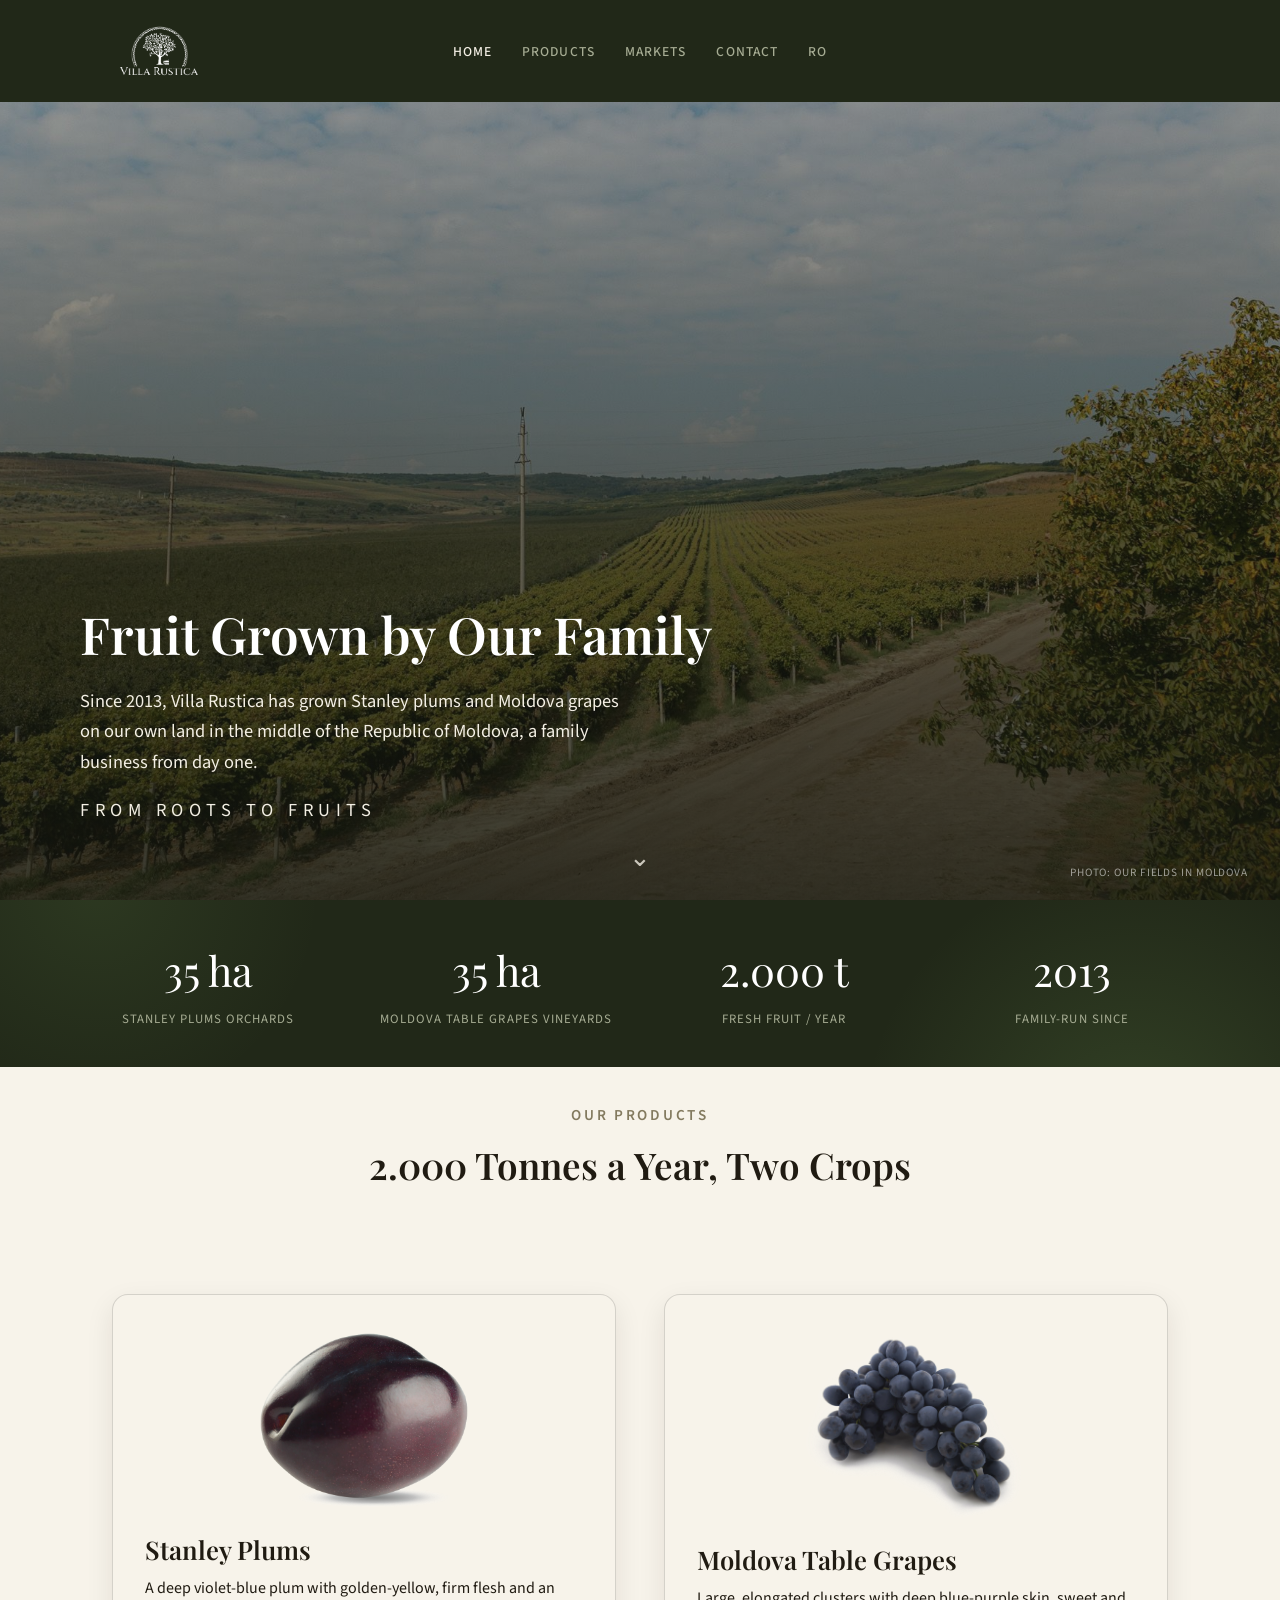
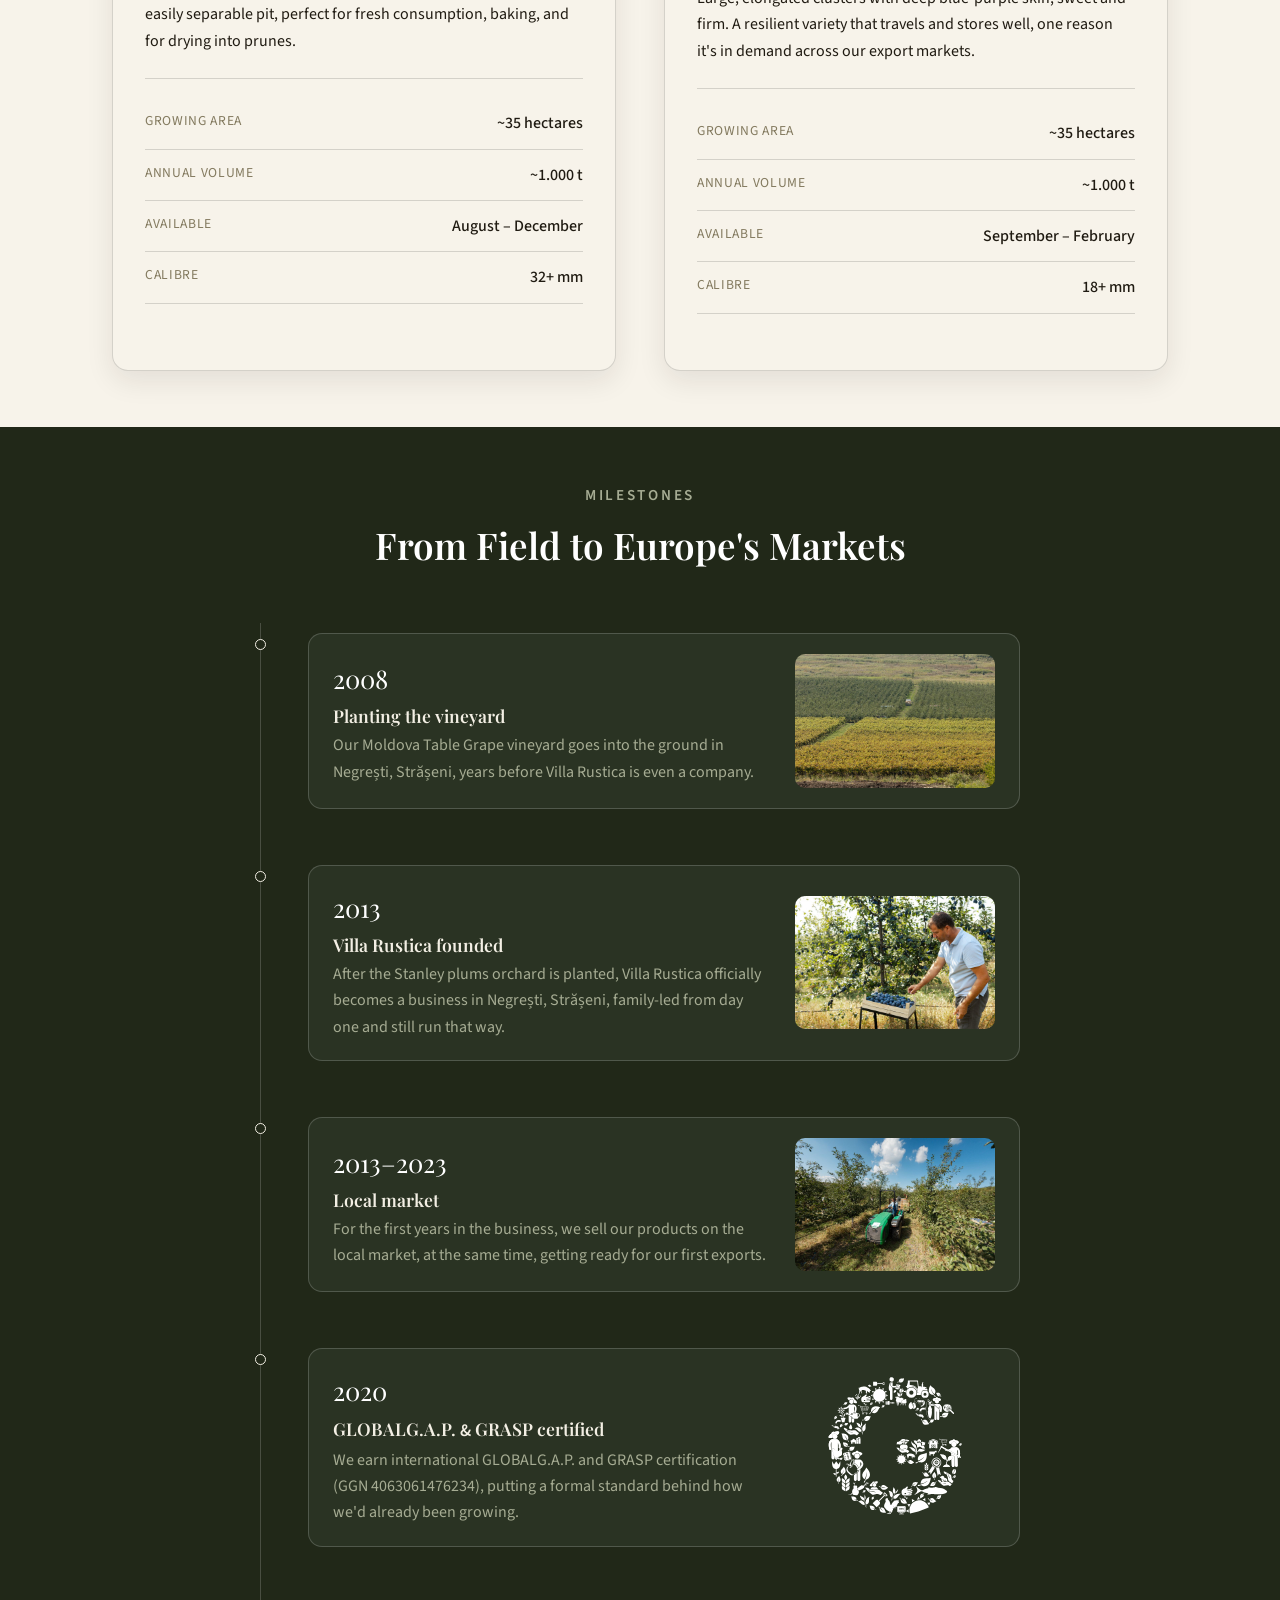
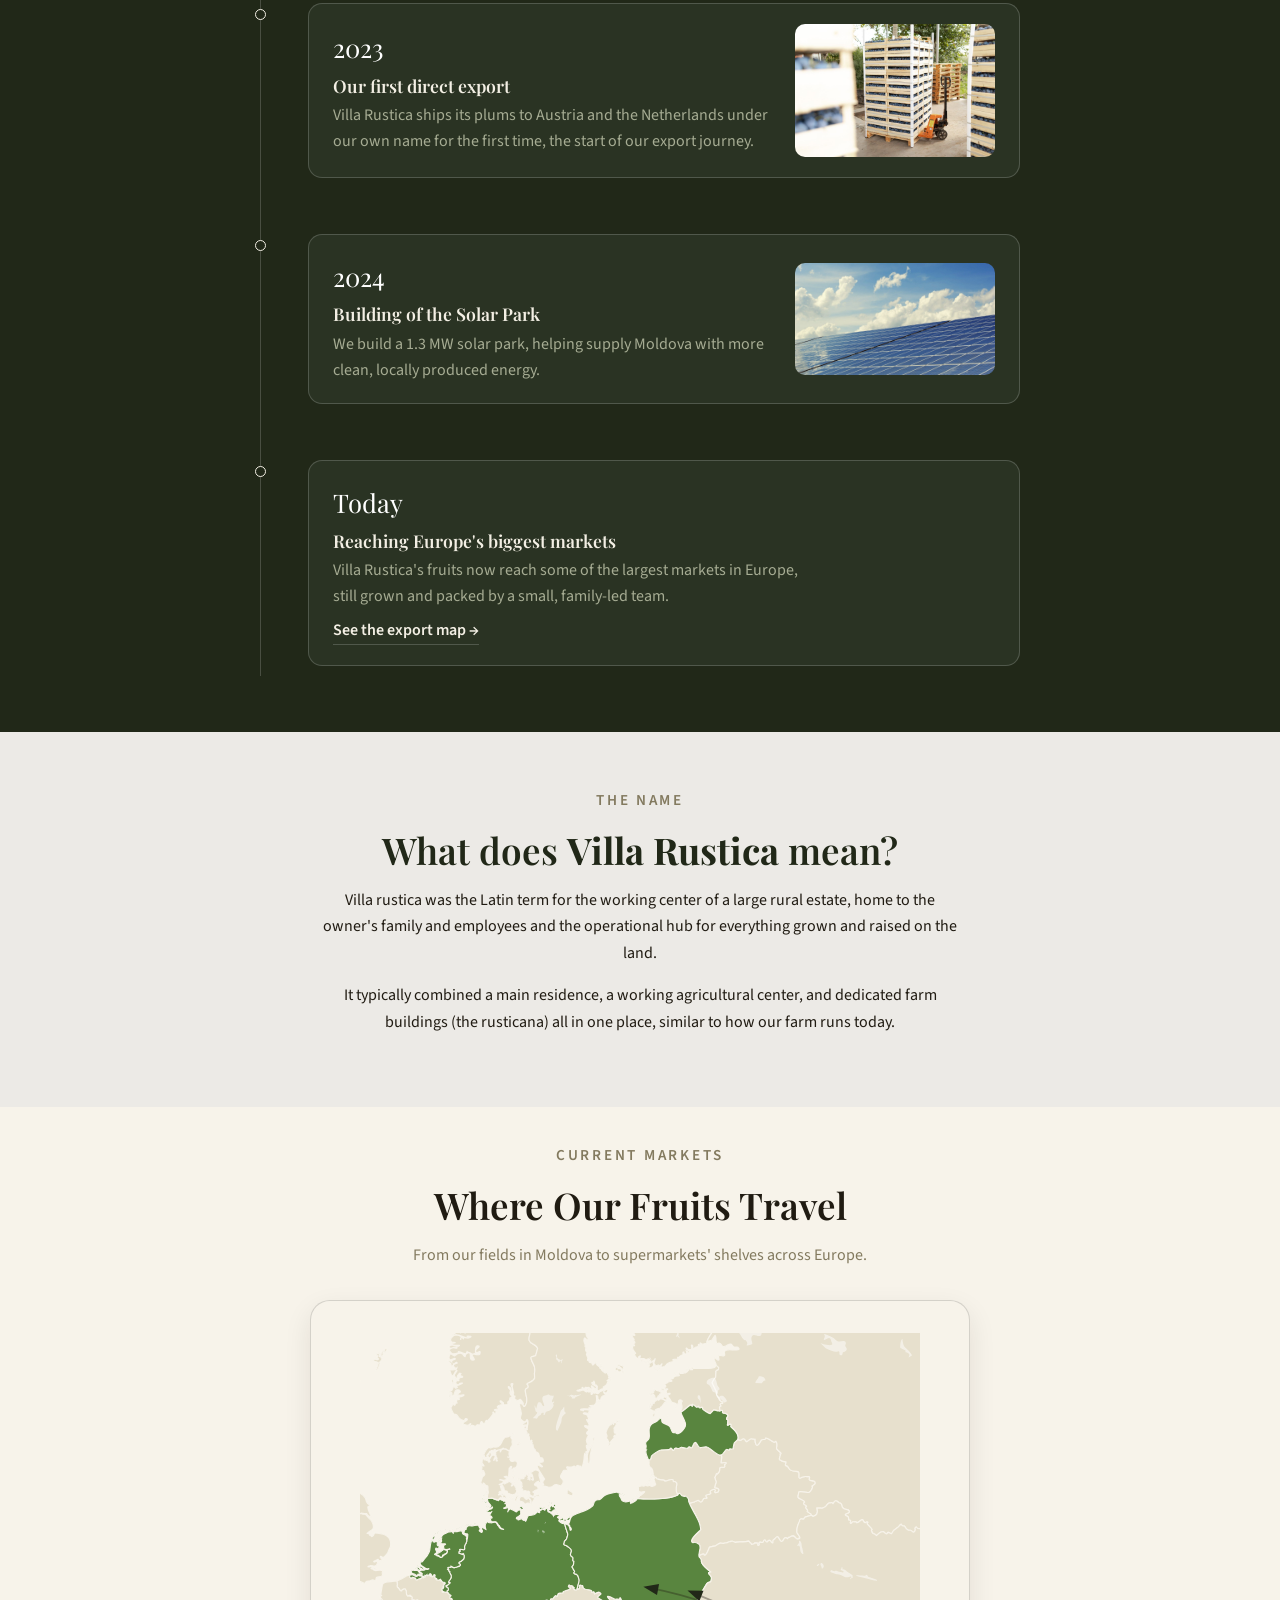
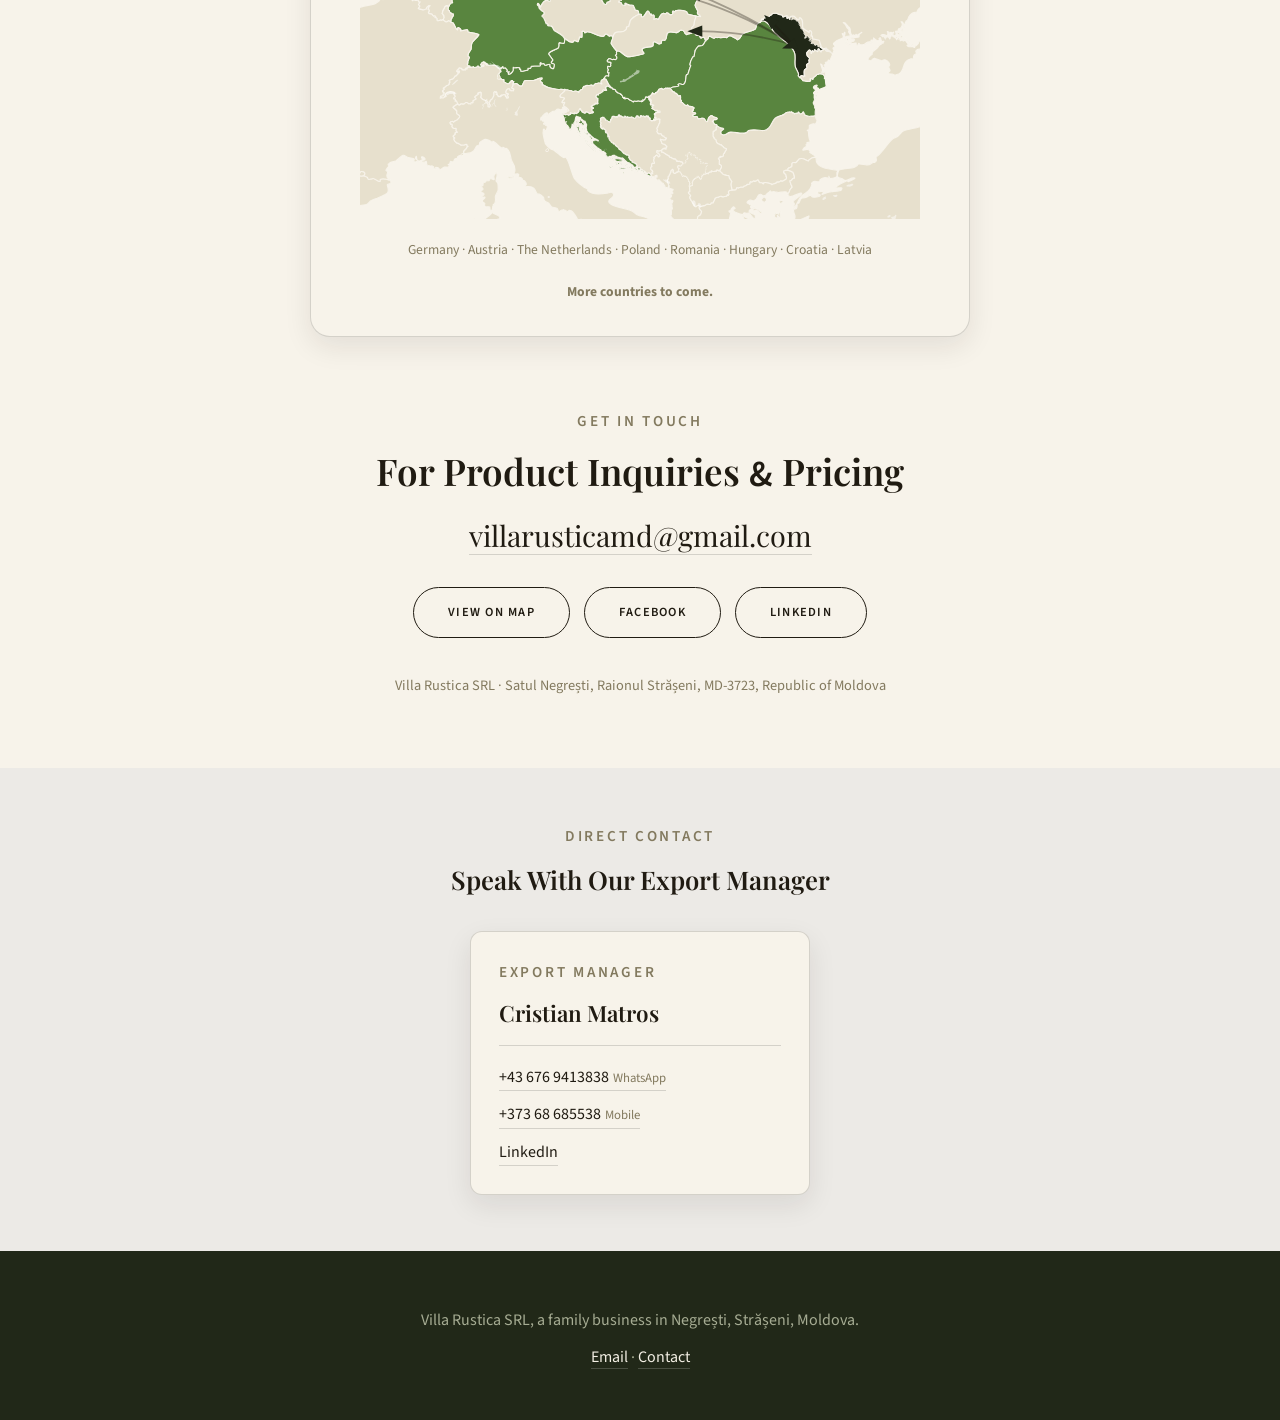
==== commit db2f81bd: "Revert "Replace EN/RO nav links with a language dropdown" This reverts commit 4bc62e4fad62cf0afdeb72" ====
--- a/index.html
+++ b/index.html
@@ -18,7 +18,7 @@
   <link rel="apple-touch-icon" href="assets/apple-touch-icon.png?v=1" />
   <link rel="preconnect" href="https://fonts.googleapis.com" />
   <link href="https://fonts.googleapis.com/css2?family=Playfair+Display:ital,wght@0,400;0,500;0,600;0,700;1,400;1,500&family=Source+Sans+3:wght@300;400;500;600&display=swap" rel="stylesheet" />
-  <link rel="stylesheet" href="styles.css?v=8" />
+  <link rel="stylesheet" href="styles.css?v=7" />
 </head>
 <body>
 
@@ -39,13 +39,8 @@
         <li><a href="#products">Products</a></li>
         <li><a href="#markets">Markets</a></li>
         <li><a href="#contact">Contact</a></li>
+        <li><a href="index-ro.html">RO</a></li>
       </ul>
-      <div class="lang-switch">
-        <select class="lang-select" aria-label="Language">
-          <option value="index.html" selected>EN</option>
-          <option value="index-ro.html">RO</option>
-        </select>
-      </div>
     </nav>
   </header>
 
@@ -414,6 +409,6 @@
     </p>
   </footer>
 
-  <script src="script.js?v=7"></script>
+  <script src="script.js?v=6"></script>
 </body>
 </html>
--- a/styles.css
+++ b/styles.css
@@ -159,41 +159,6 @@
   color: var(--text-invert);
 }
 
-.lang-switch {
-  justify-self: end;
-}
-
-.lang-select {
-  appearance: none;
-  -webkit-appearance: none;
-  background: transparent;
-  border: 1px solid rgba(255, 255, 255, 0.25);
-  border-radius: 4px;
-  color: var(--muted-invert);
-  font-family: inherit;
-  font-size: 0.85rem;
-  text-transform: uppercase;
-  letter-spacing: 0.08em;
-  font-weight: 500;
-  padding: 6px 28px 6px 12px;
-  cursor: pointer;
-  background-image: url("data:image/svg+xml,%3Csvg xmlns='http://www.w3.org/2000/svg' width='10' height='6' viewBox='0 0 10 6'%3E%3Cpath d='M1 1l4 4 4-4' stroke='%23a6ac93' stroke-width='1.5' fill='none' stroke-linecap='round' stroke-linejoin='round'/%3E%3C/svg%3E");
-  background-repeat: no-repeat;
-  background-position: right 10px center;
-}
-
-.lang-select:hover,
-.lang-select:focus {
-  color: var(--text-invert);
-  border-color: rgba(255, 255, 255, 0.5);
-  outline: none;
-}
-
-.lang-select option {
-  color: #1a1e14;
-  background: #fff;
-}
-
 /* ---------- Hero (full-bleed, dark overlay) ---------- */
 
 .hero {
@@ -987,11 +952,6 @@
     letter-spacing: 0.02em;
   }
 
-  .lang-switch {
-    justify-self: center;
-    margin-top: 10px;
-  }
-
   .split,
   .split.reverse .split-photo,
   .product-grid {
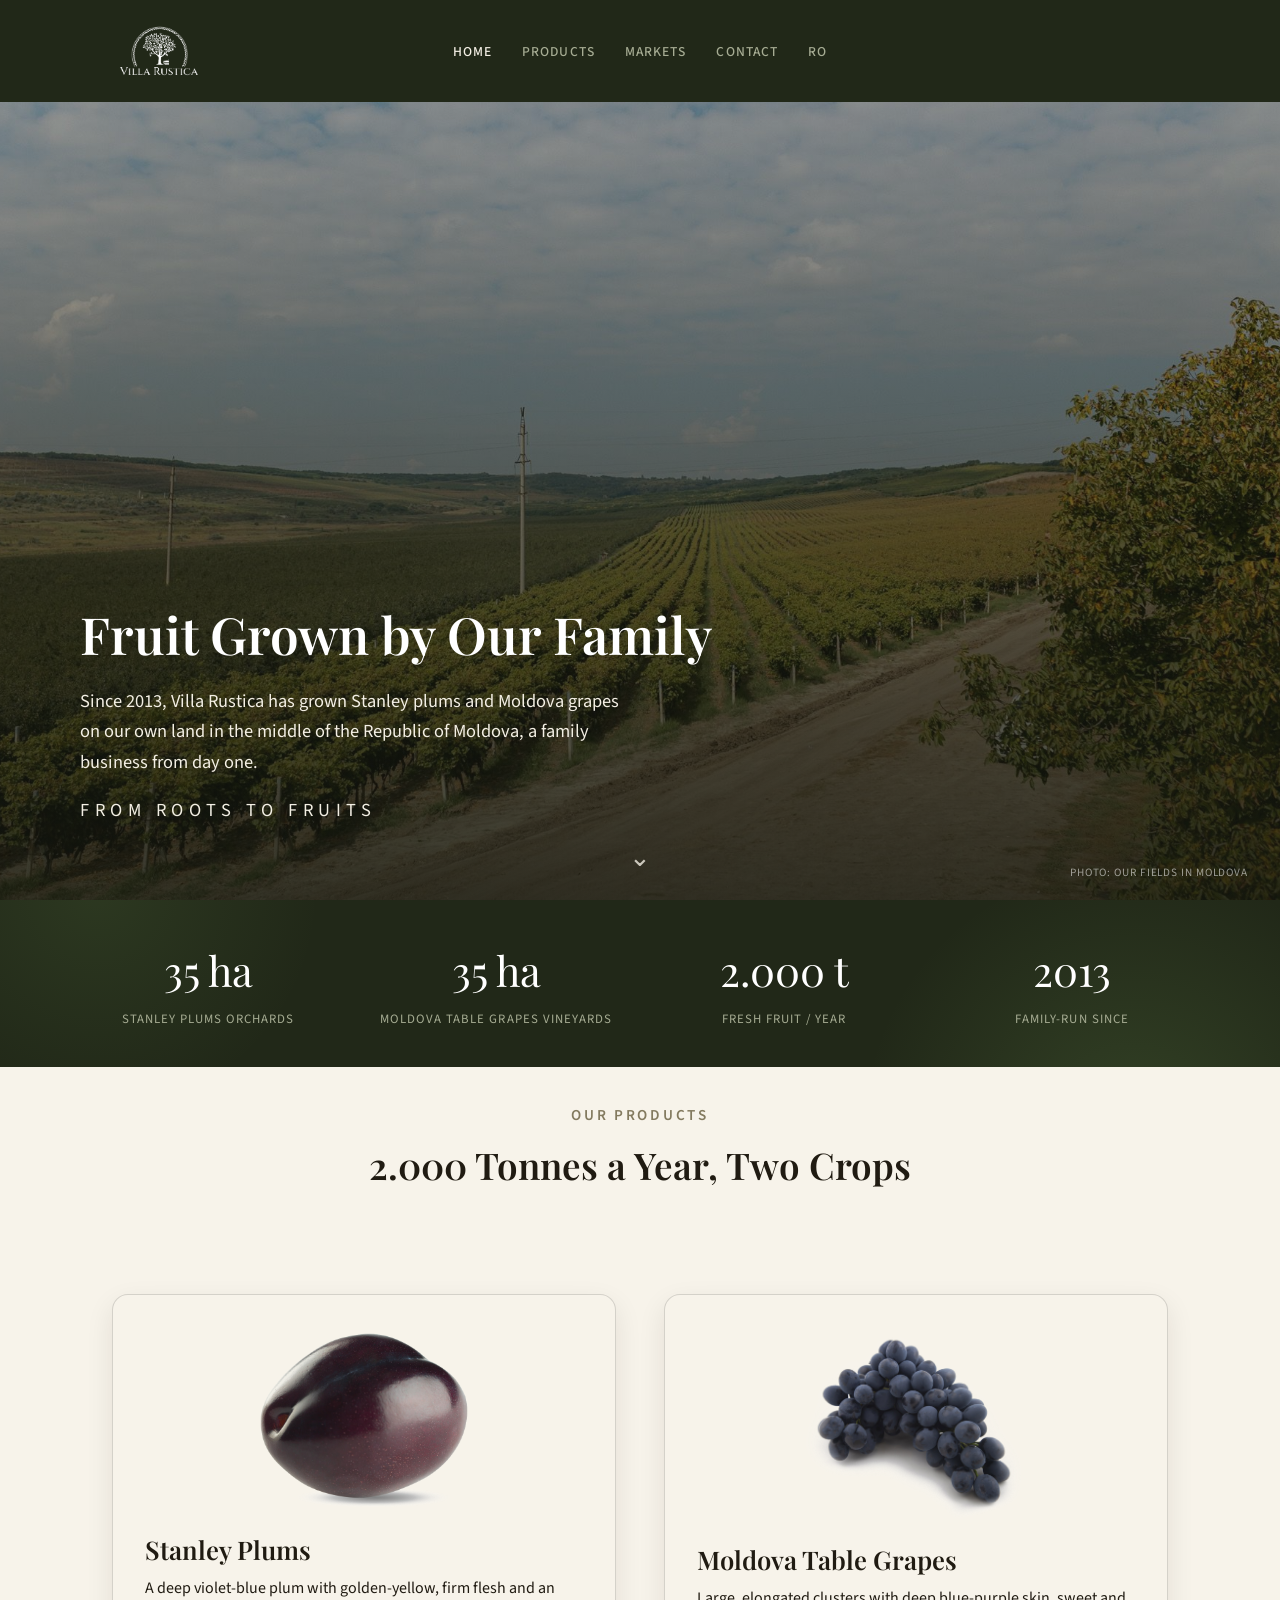
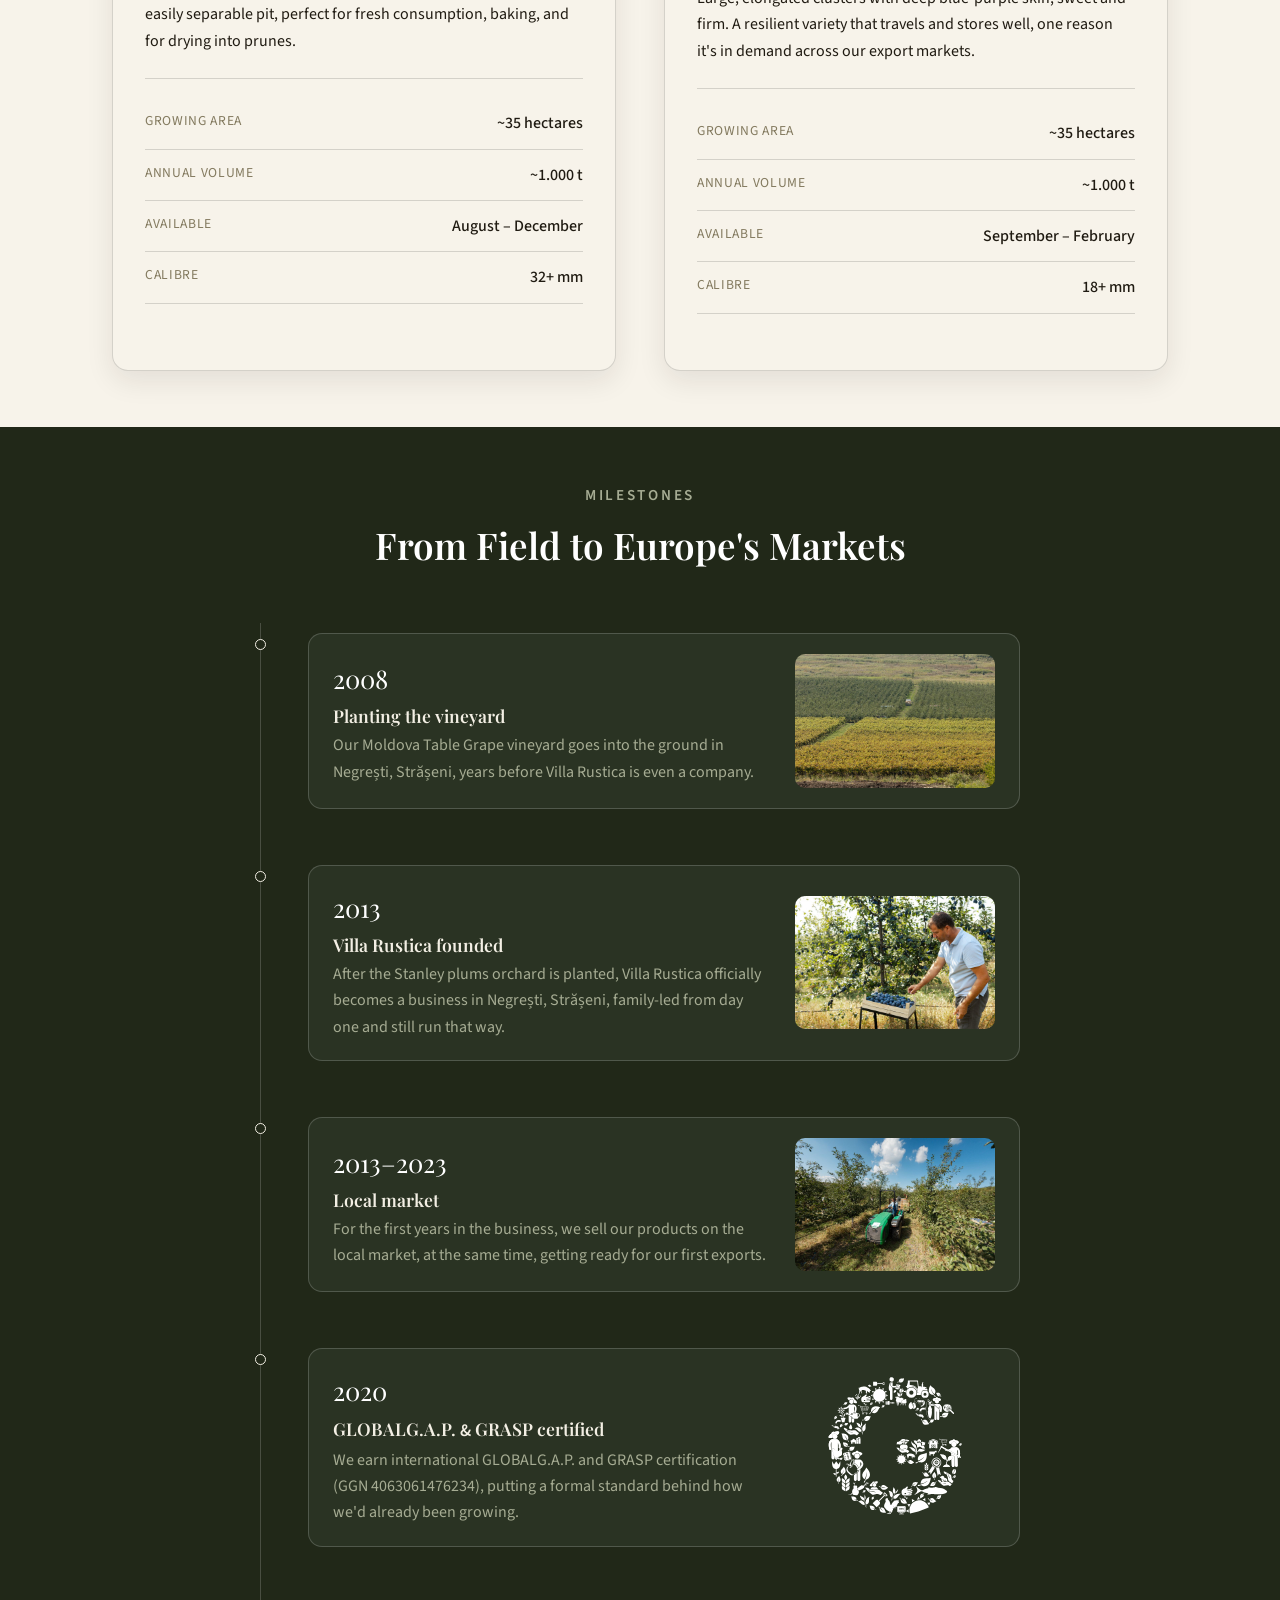
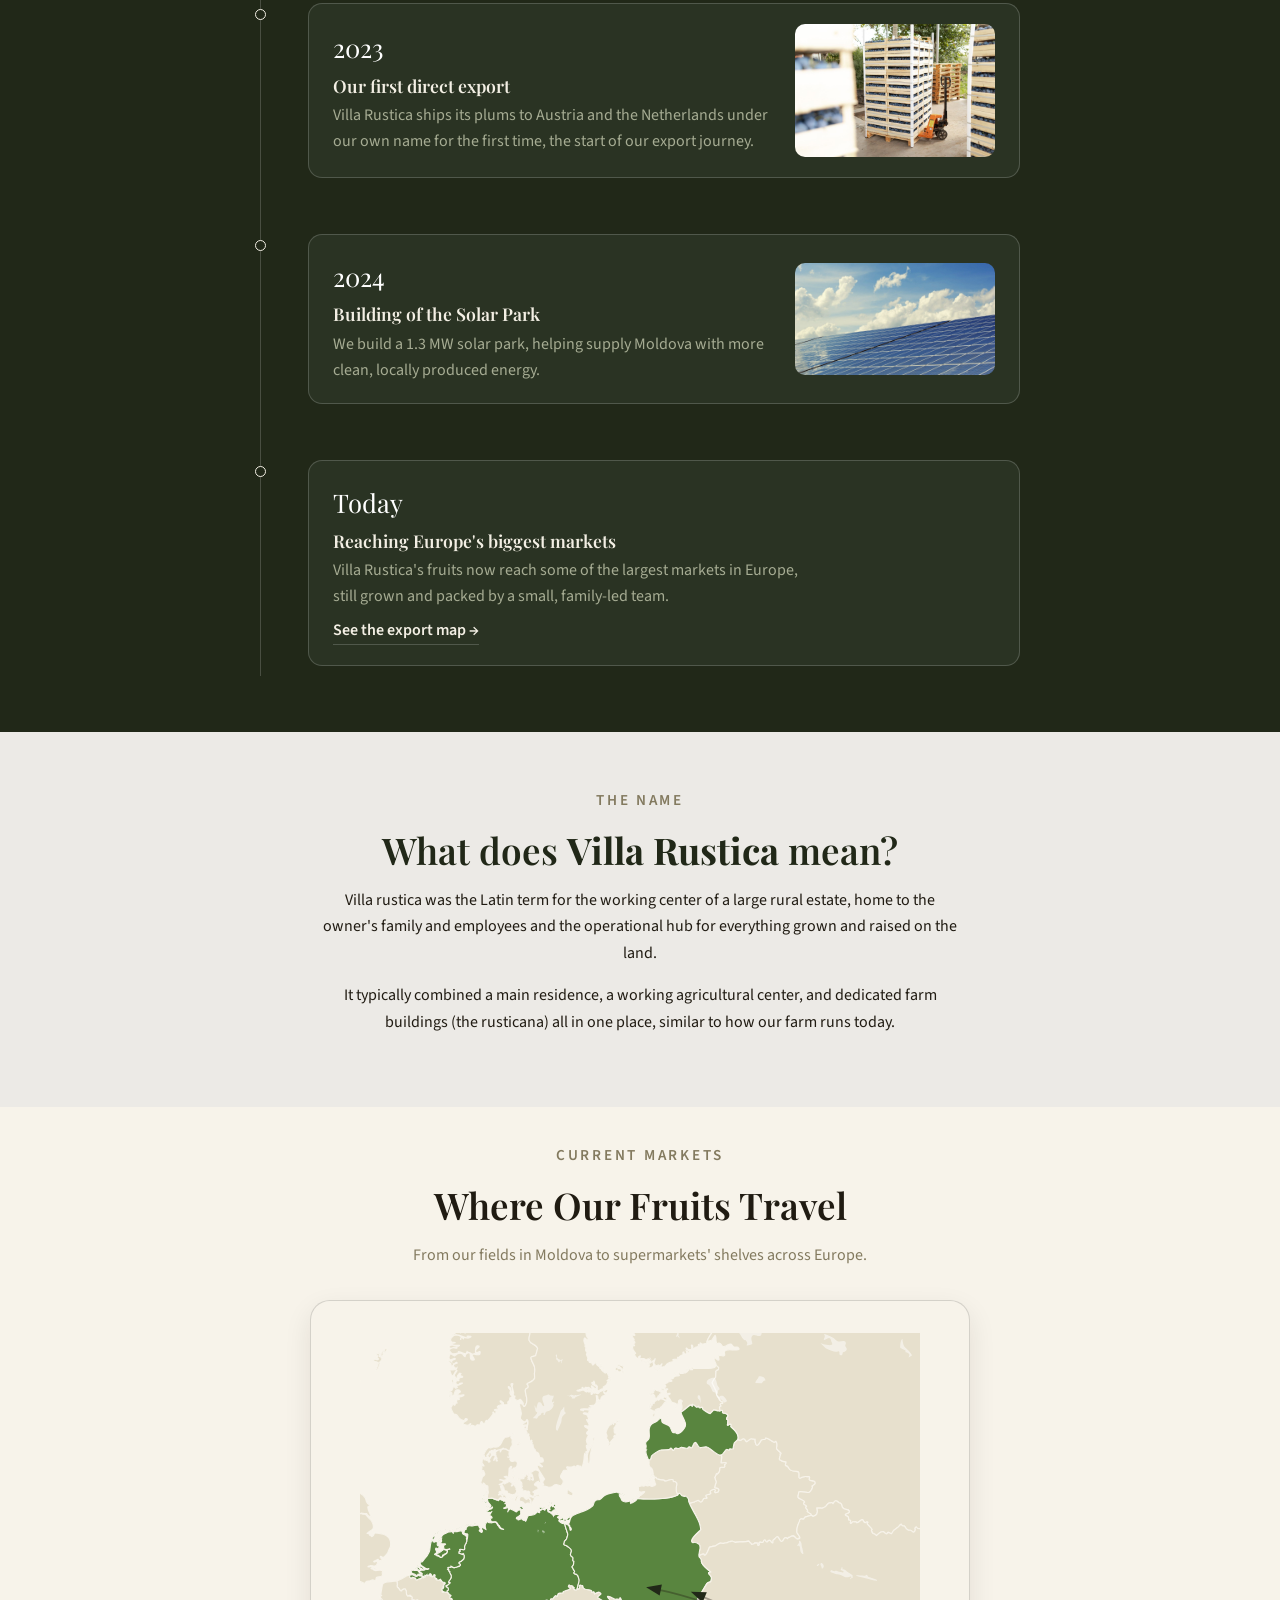
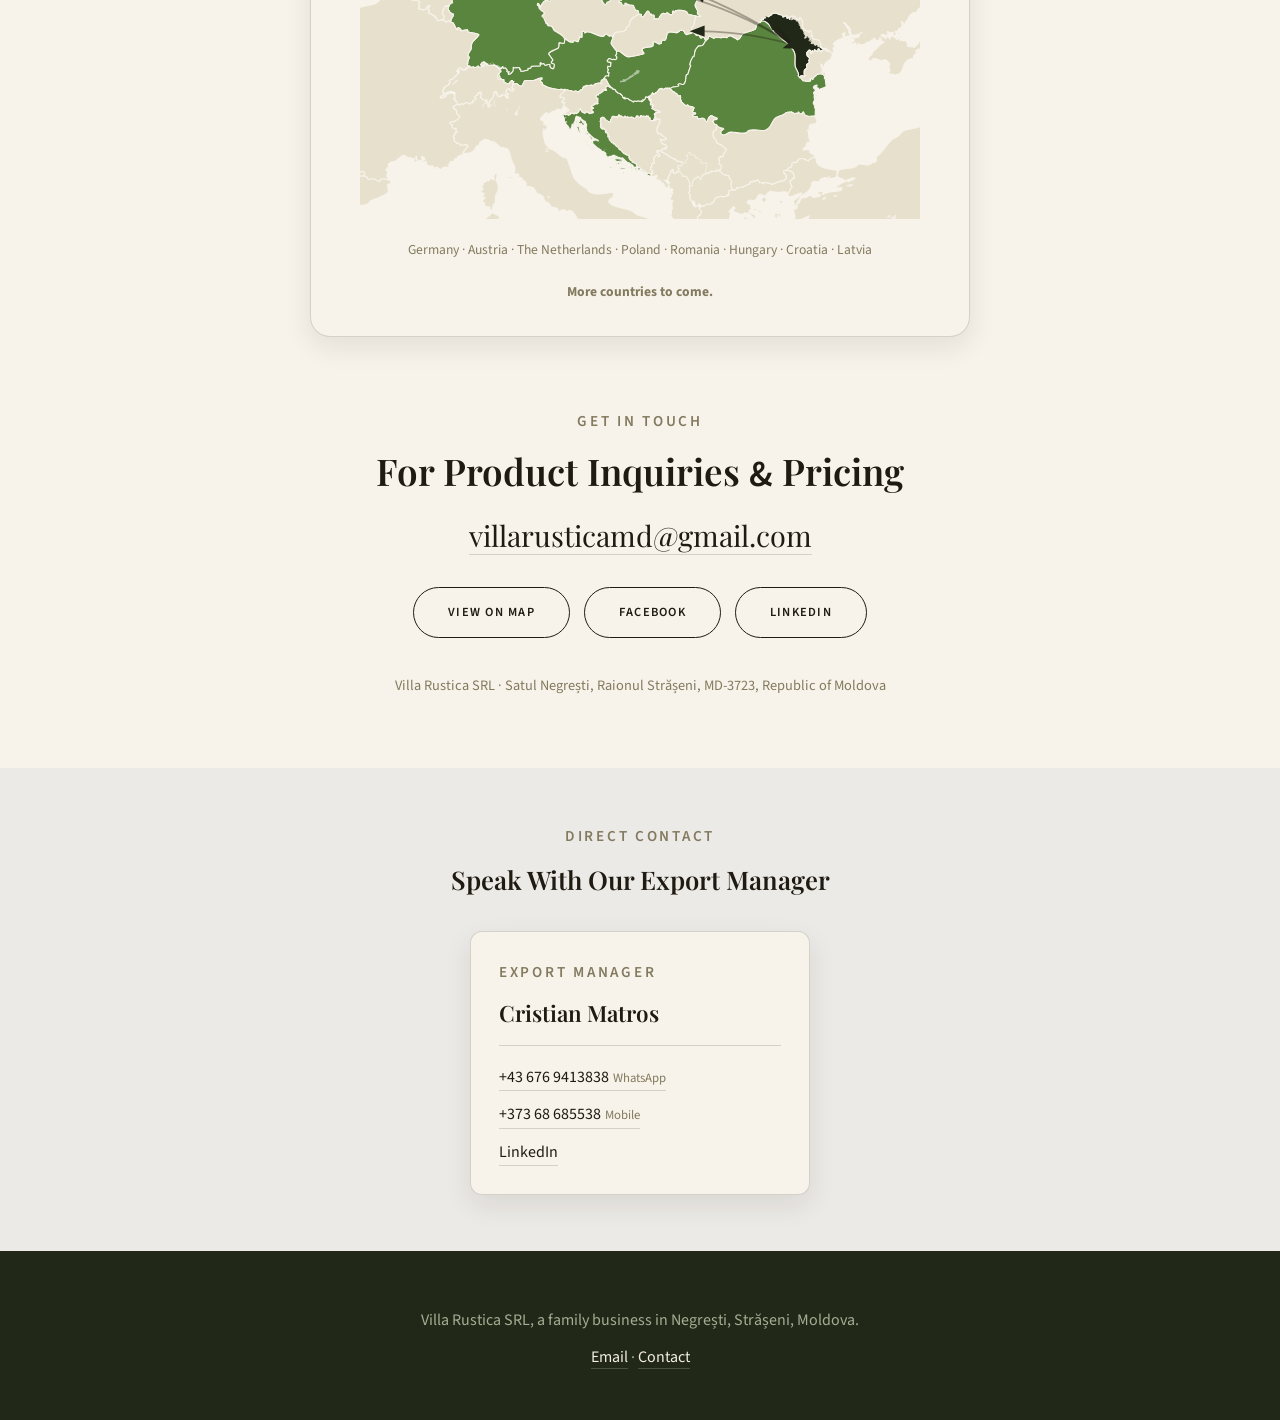
==== commit daaff1a2: "Add Google Analytics tracking Co-Authored-By: Claude Sonnet 5 <noreply@anthropic.com>" ====
--- a/index.html
+++ b/index.html
@@ -3,6 +3,16 @@
 <head>
   <meta charset="UTF-8" />
   <meta name="viewport" content="width=device-width, initial-scale=1.0" />
+
+  <!-- Google tag (gtag.js) -->
+  <script async src="https://www.googletagmanager.com/gtag/js?id=G-1B6P7E0YDN"></script>
+  <script>
+    window.dataLayer = window.dataLayer || [];
+    function gtag(){dataLayer.push(arguments);}
+    gtag('js', new Date());
+    gtag('config', 'G-1B6P7E0YDN');
+  </script>
+
   <title>Villa Rustica: From Roots to Fruits</title>
   <meta name="description" content="Family-grown Stanley plums and Moldova grapes, exported across Europe since 2013." />
   <meta property="og:type" content="website" />
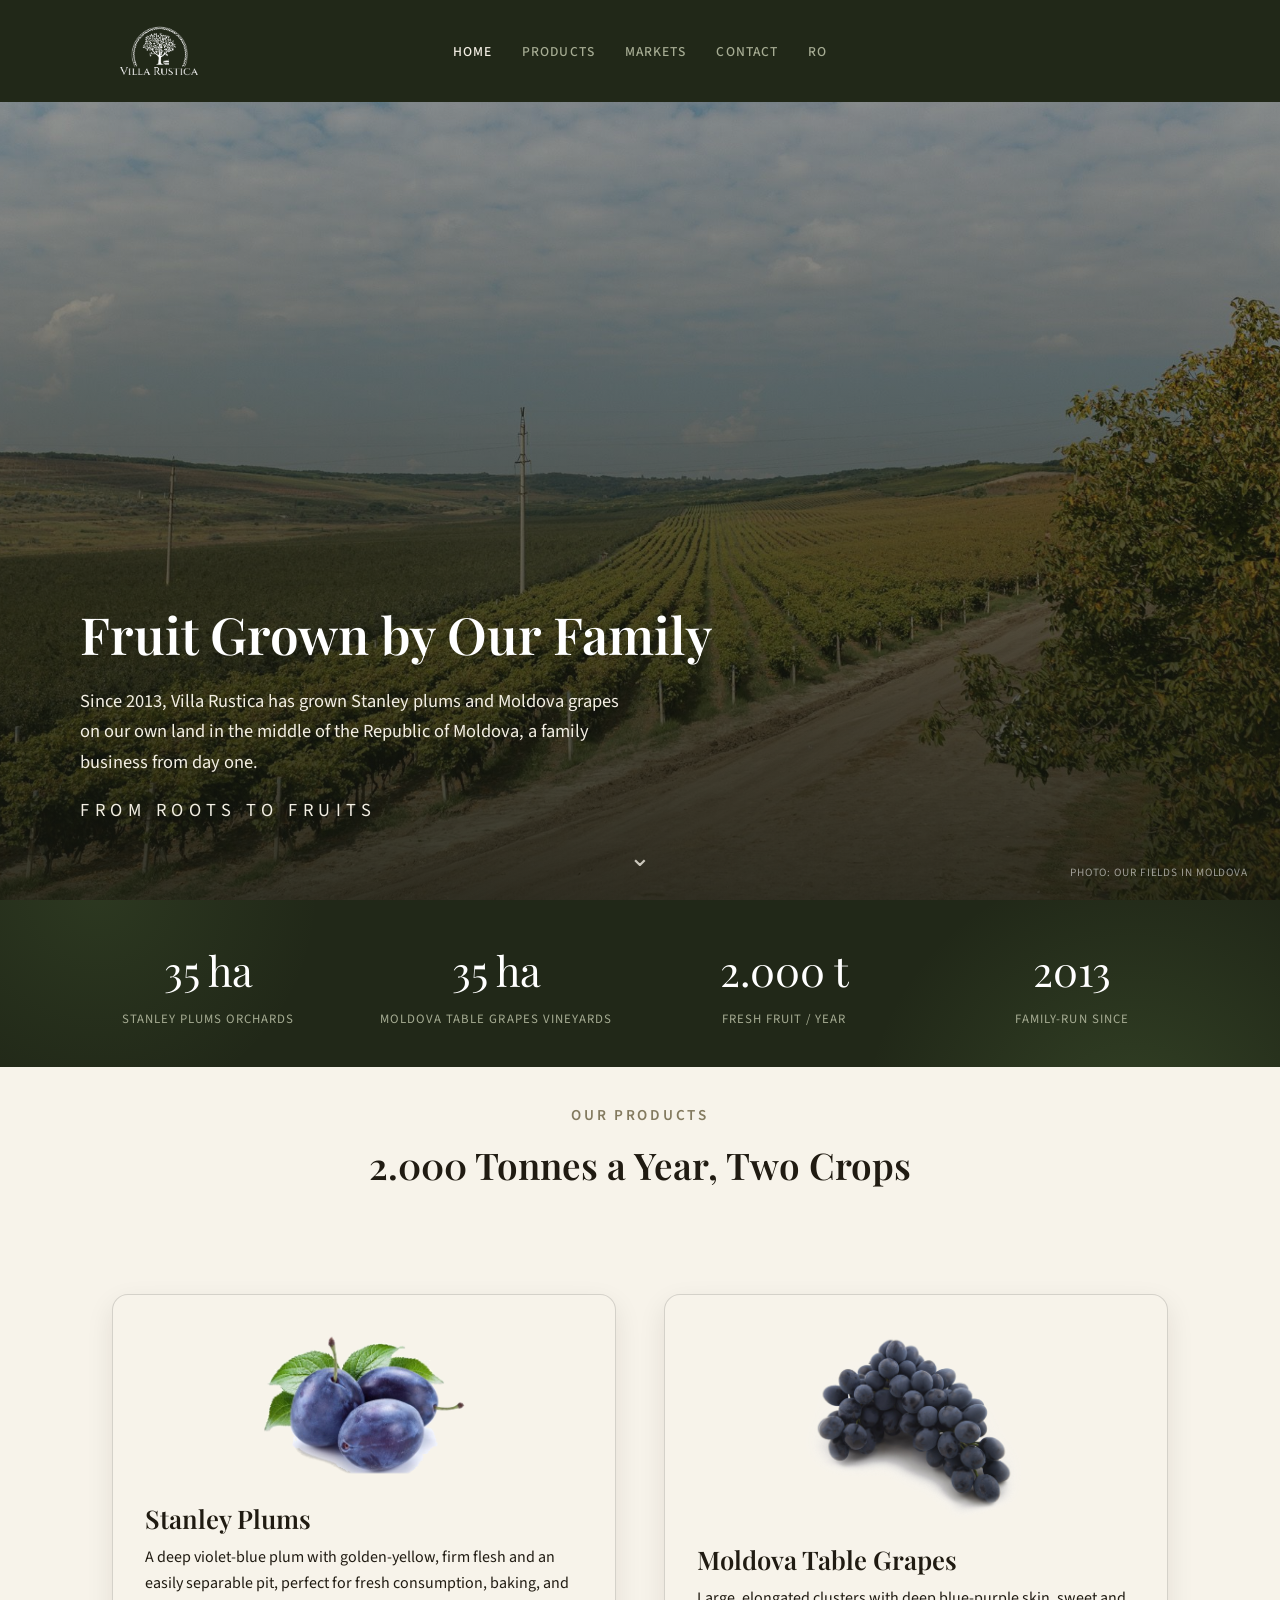
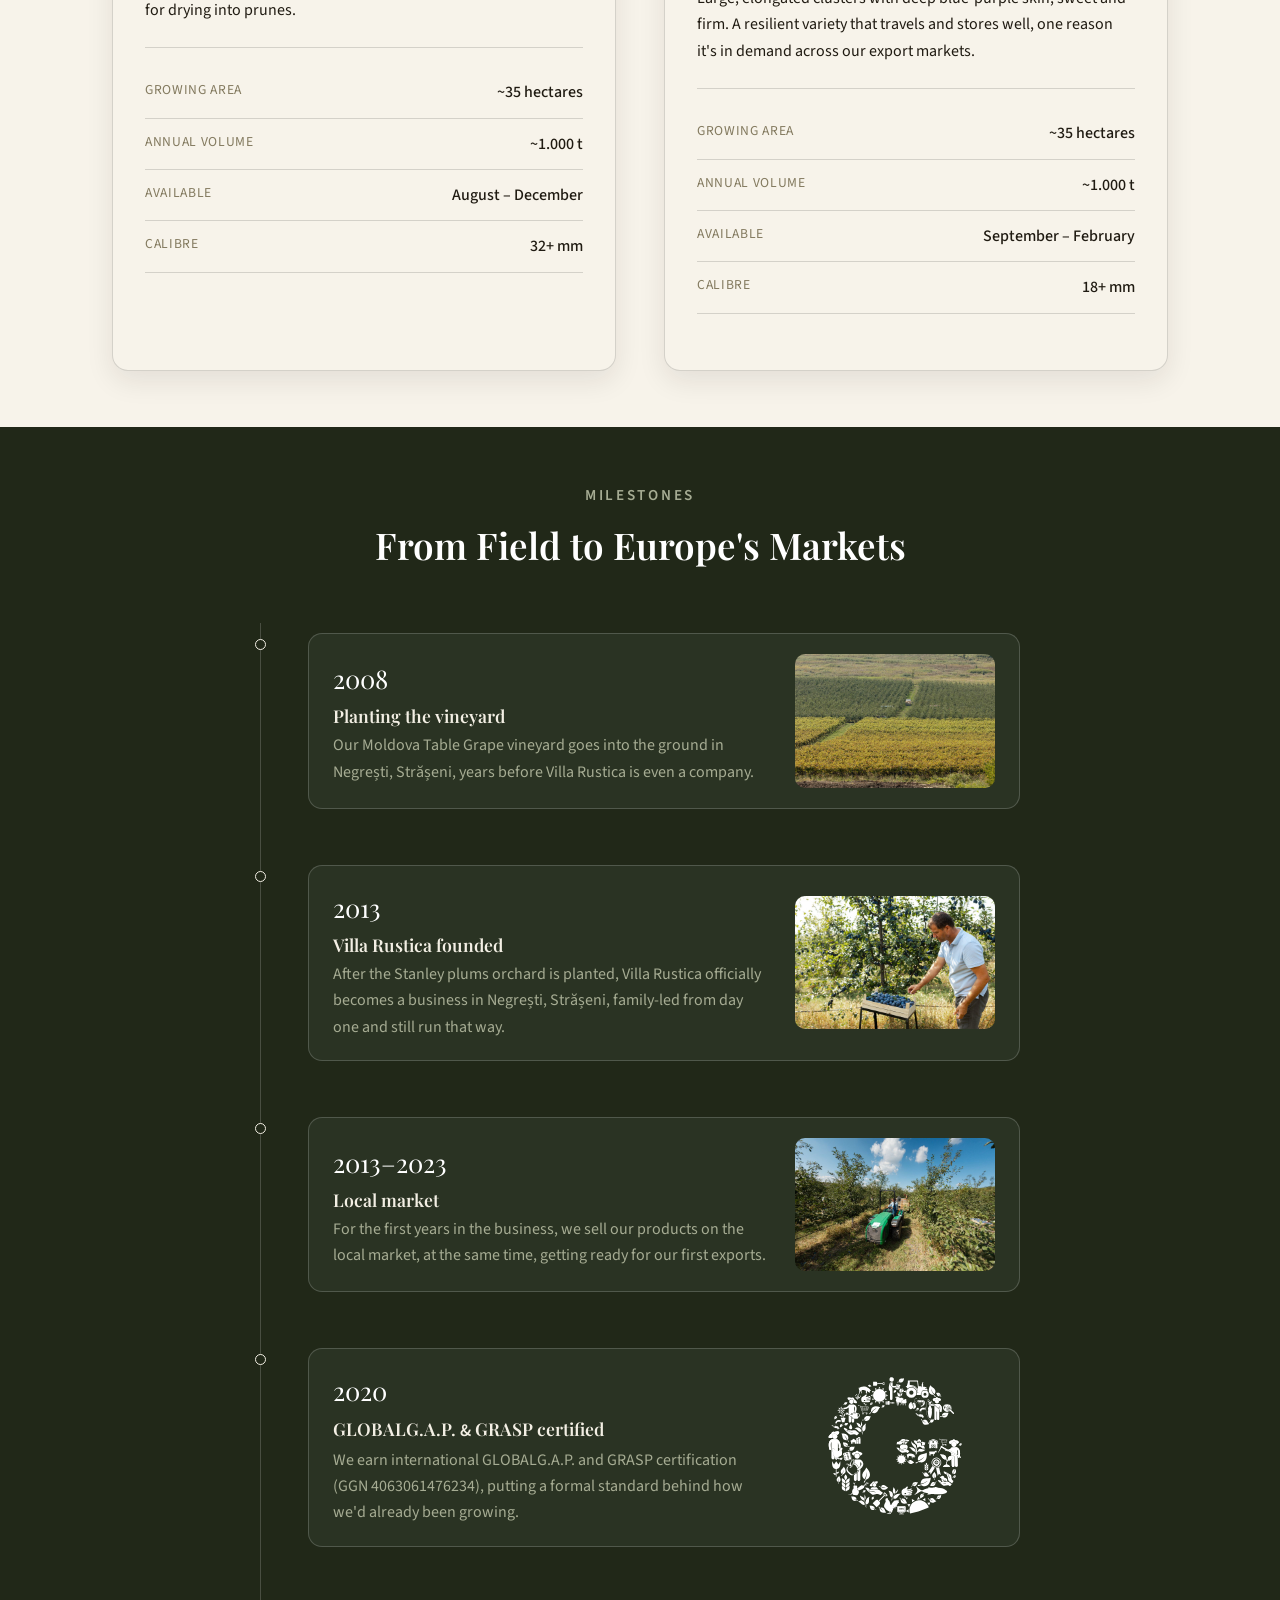
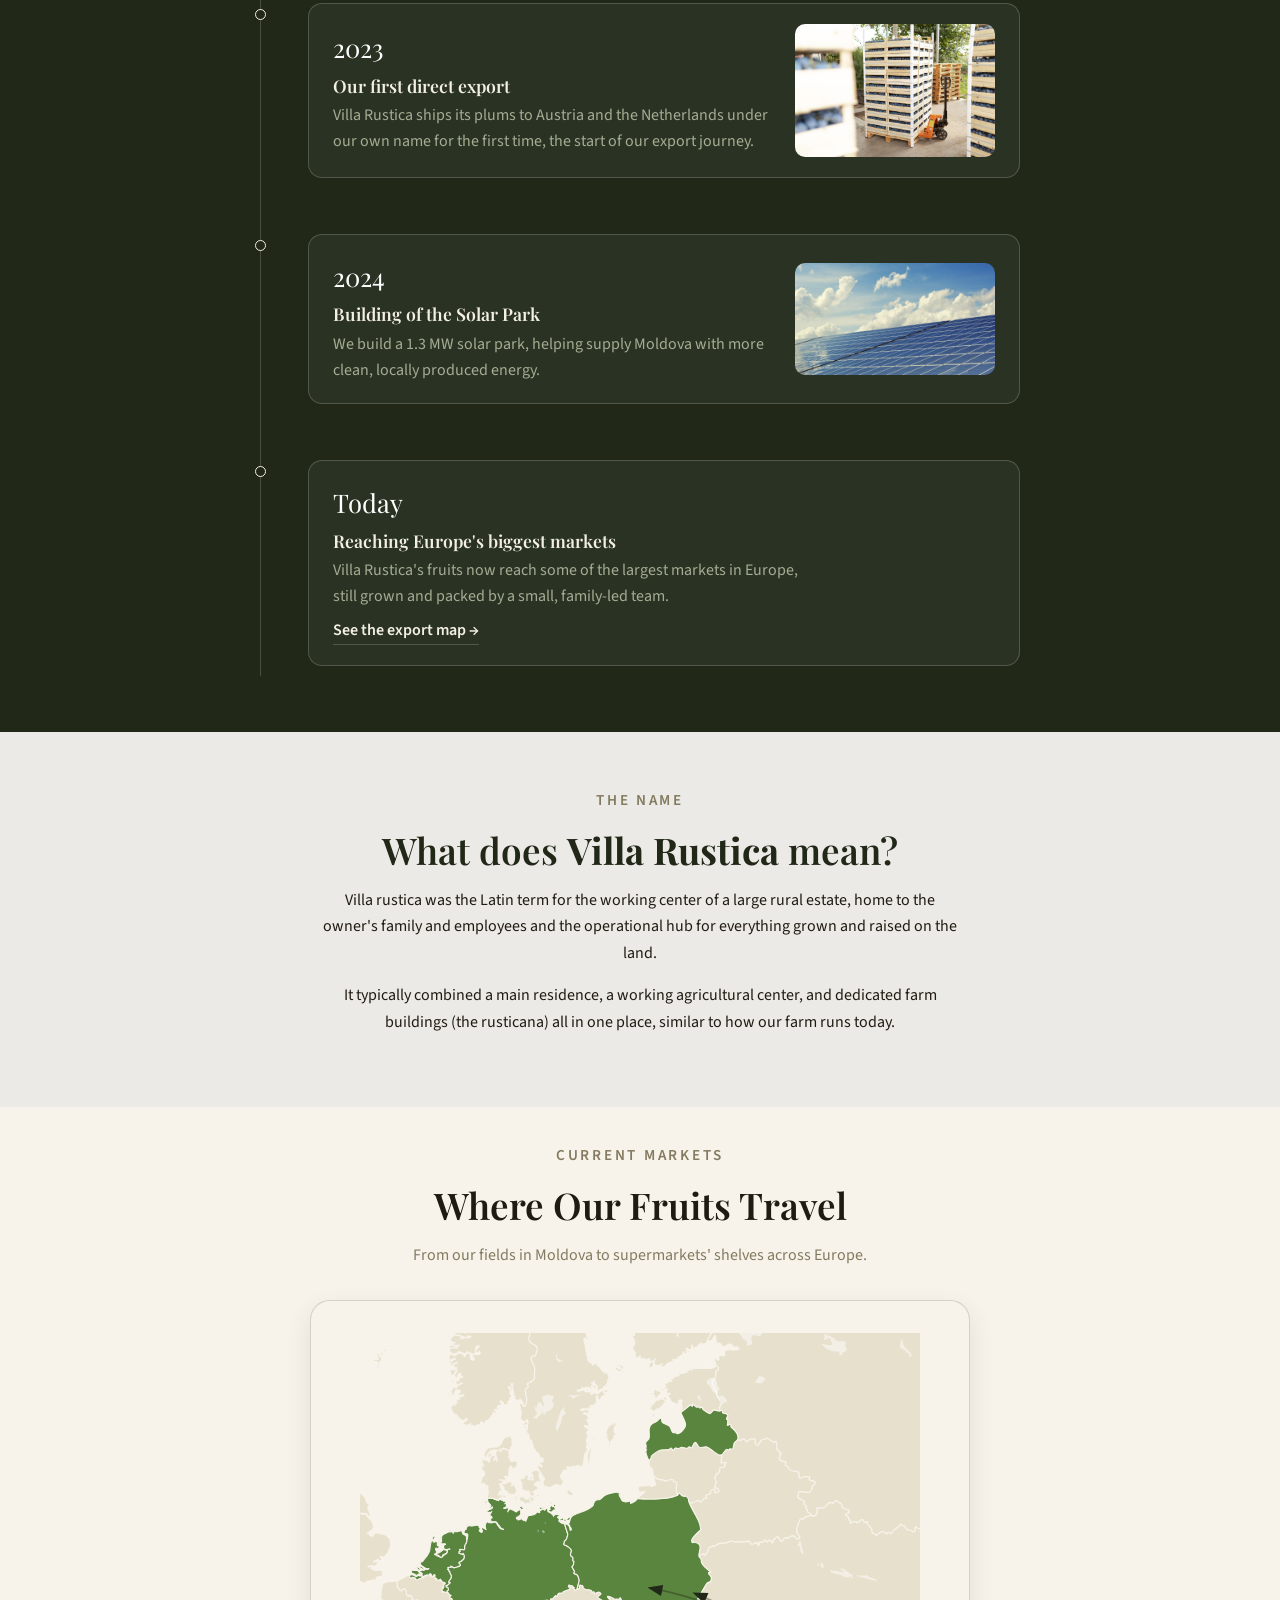
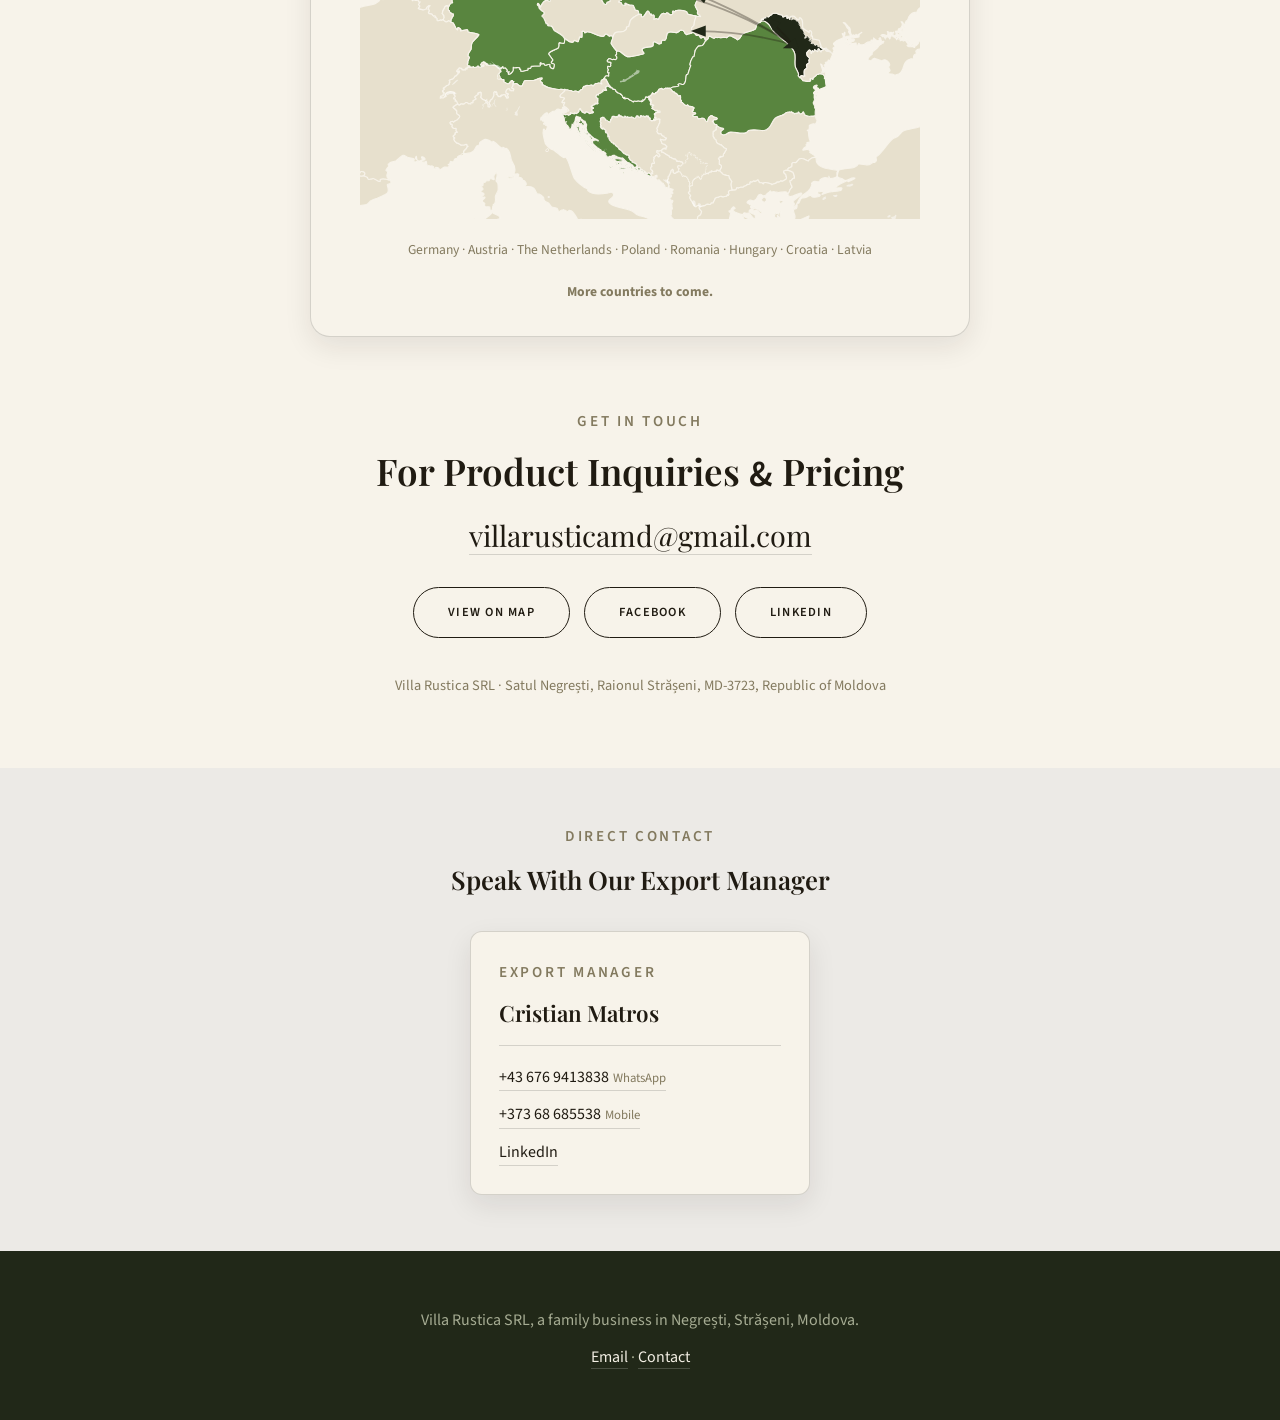
==== commit e3575624: "Replace Stanley plum product photo Co-Authored-By: Claude Sonnet 5 <noreply@anthropic.com>" ====
--- a/index.html
+++ b/index.html
@@ -99,7 +99,7 @@
     <div class="container">
       <div class="product-grid">
         <div class="product-card">
-          <img src="assets/plum-photo.png" alt="A Stanley plum" class="fruit-photo" />
+          <img src="assets/plum-photo.png?v=1" alt="A Stanley plum" class="fruit-photo" />
           <h3>Stanley Plums</h3>
           <p>A deep violet-blue plum with golden-yellow, firm flesh and an easily separable pit, perfect for fresh consumption, baking, and for drying into prunes.</p>
           <dl class="spec-list">
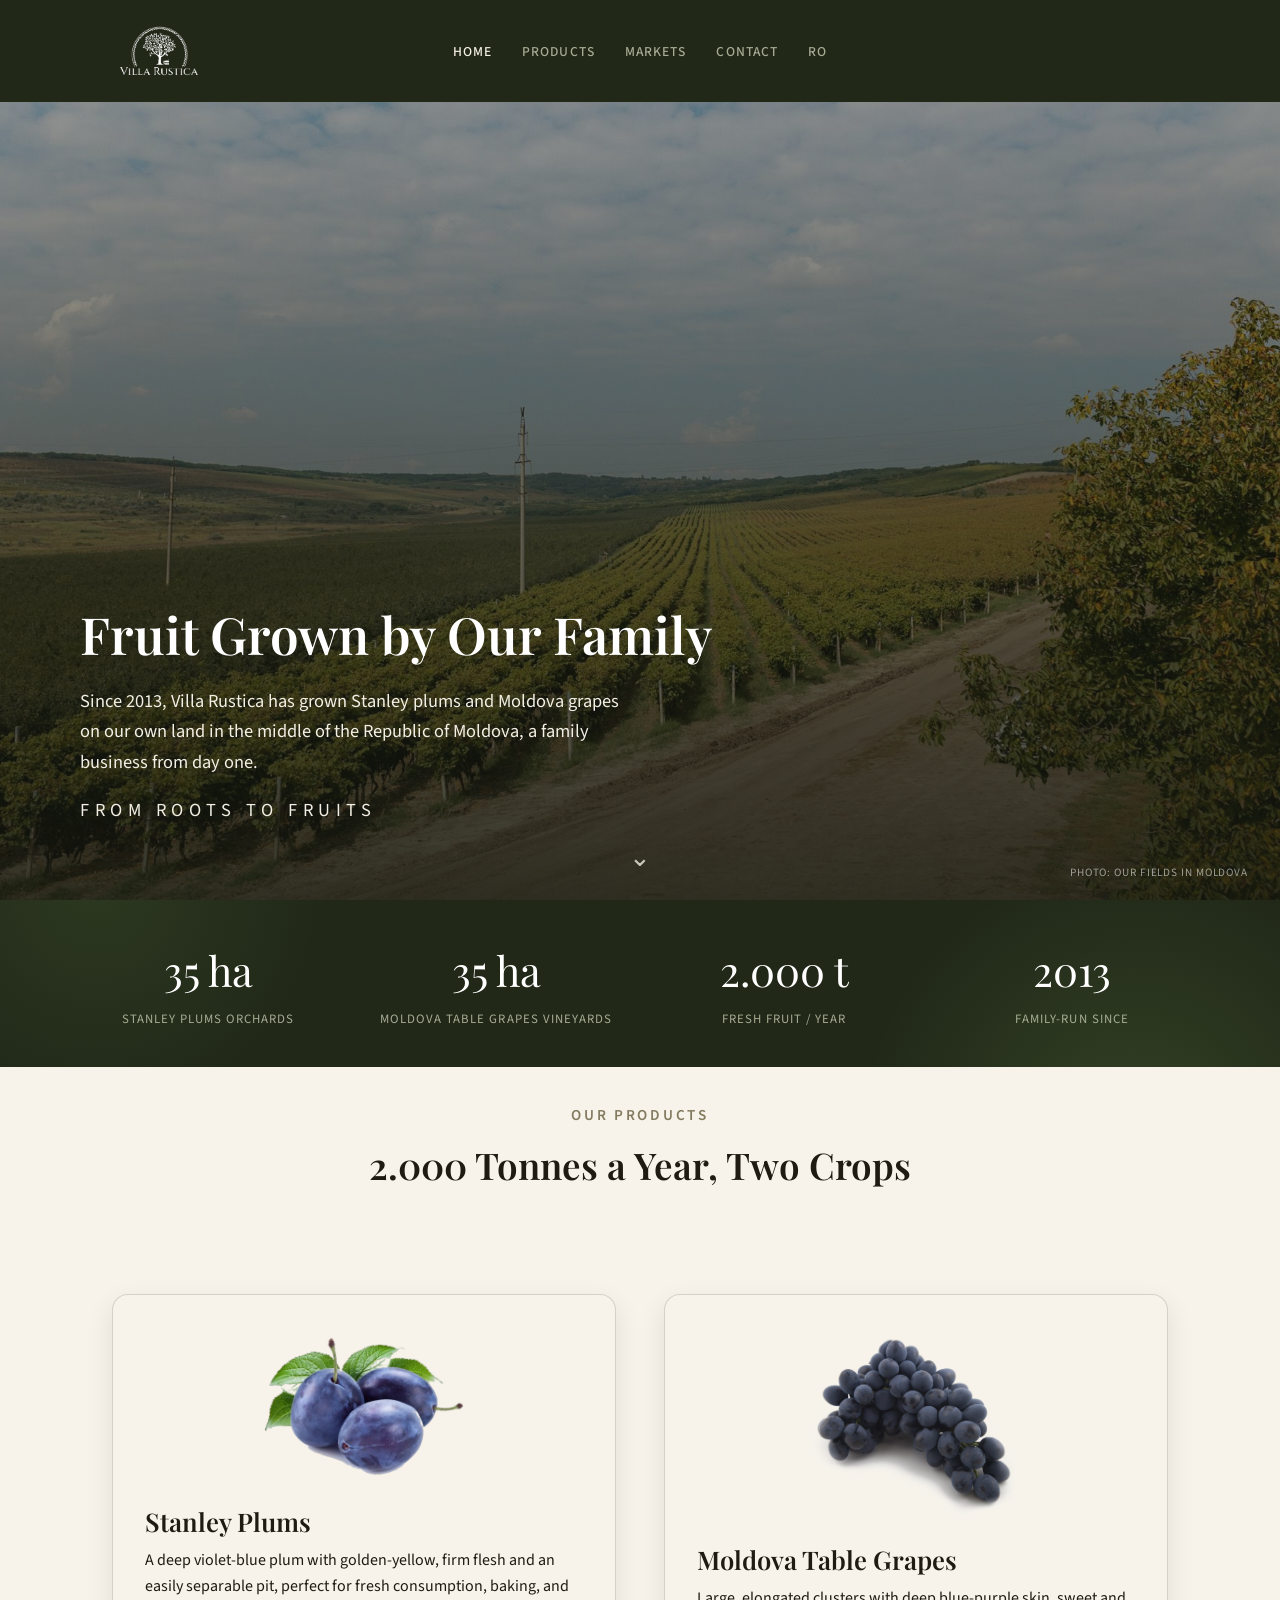
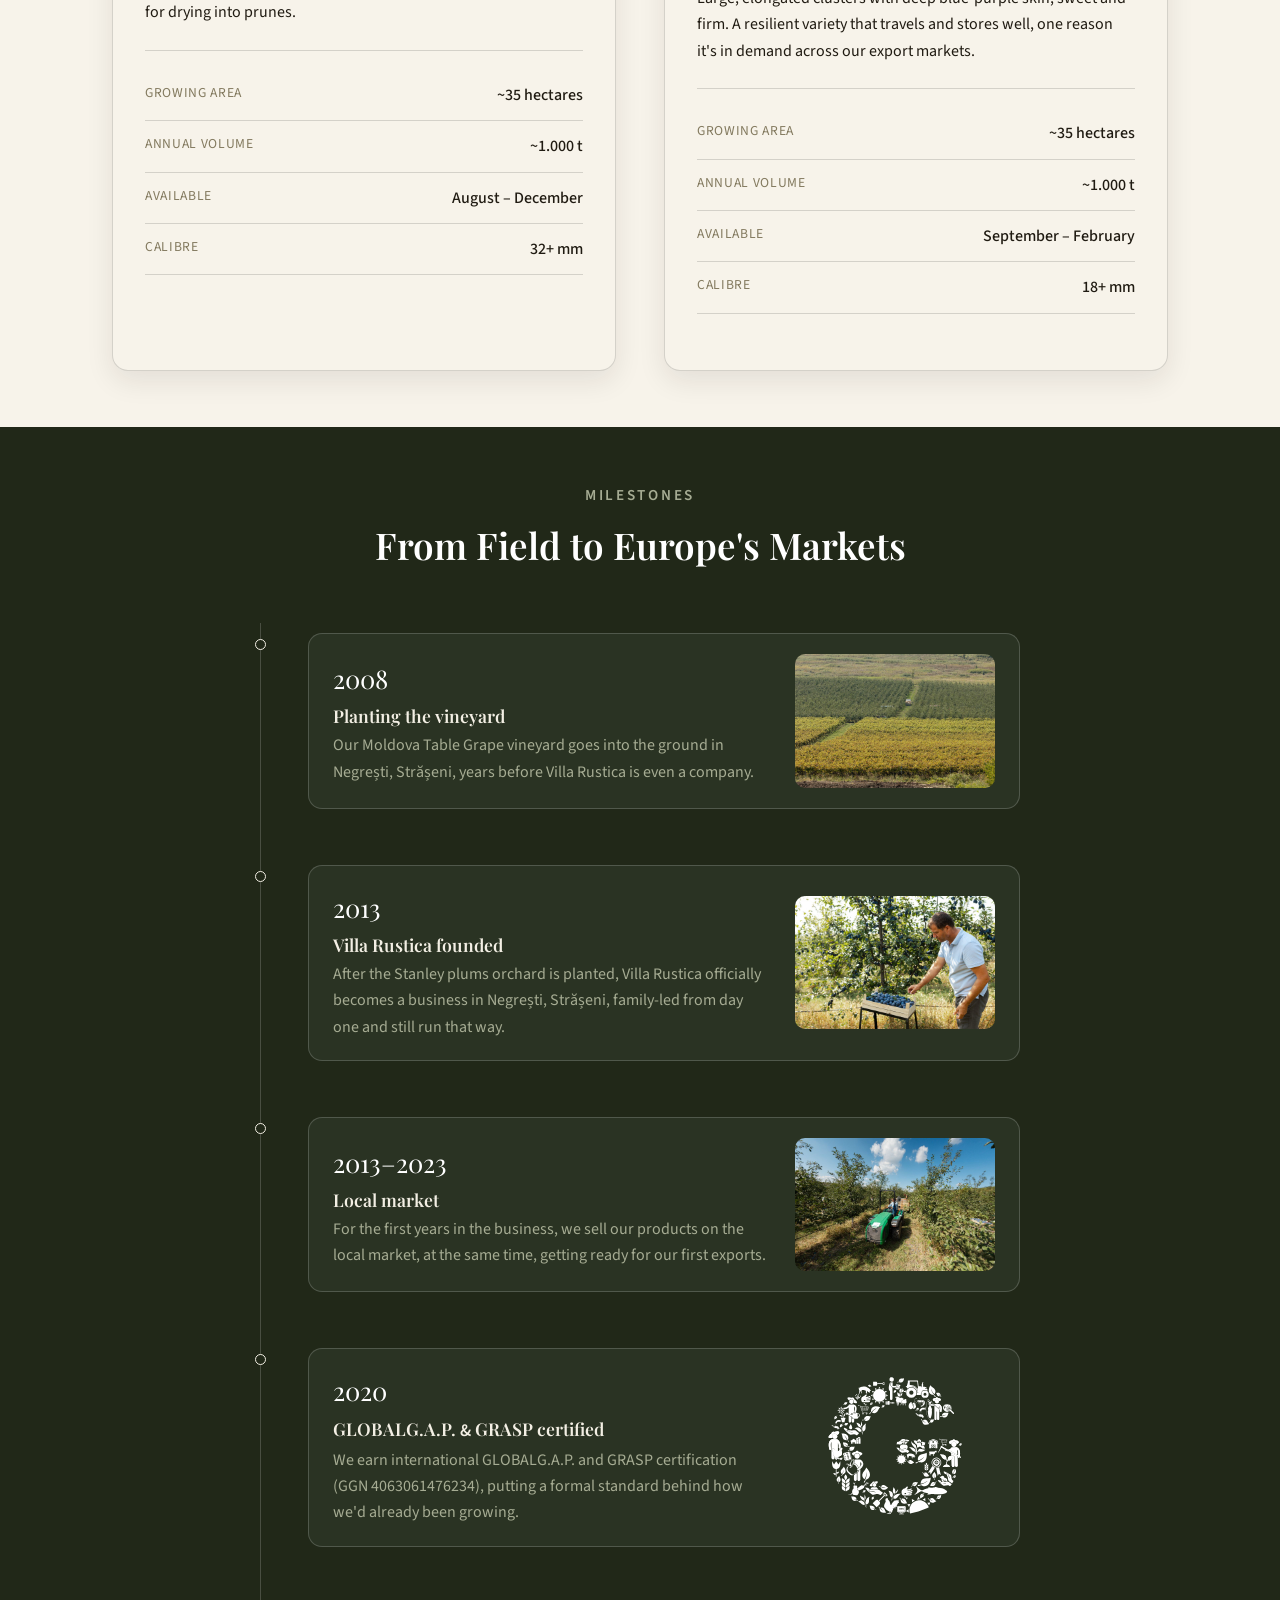
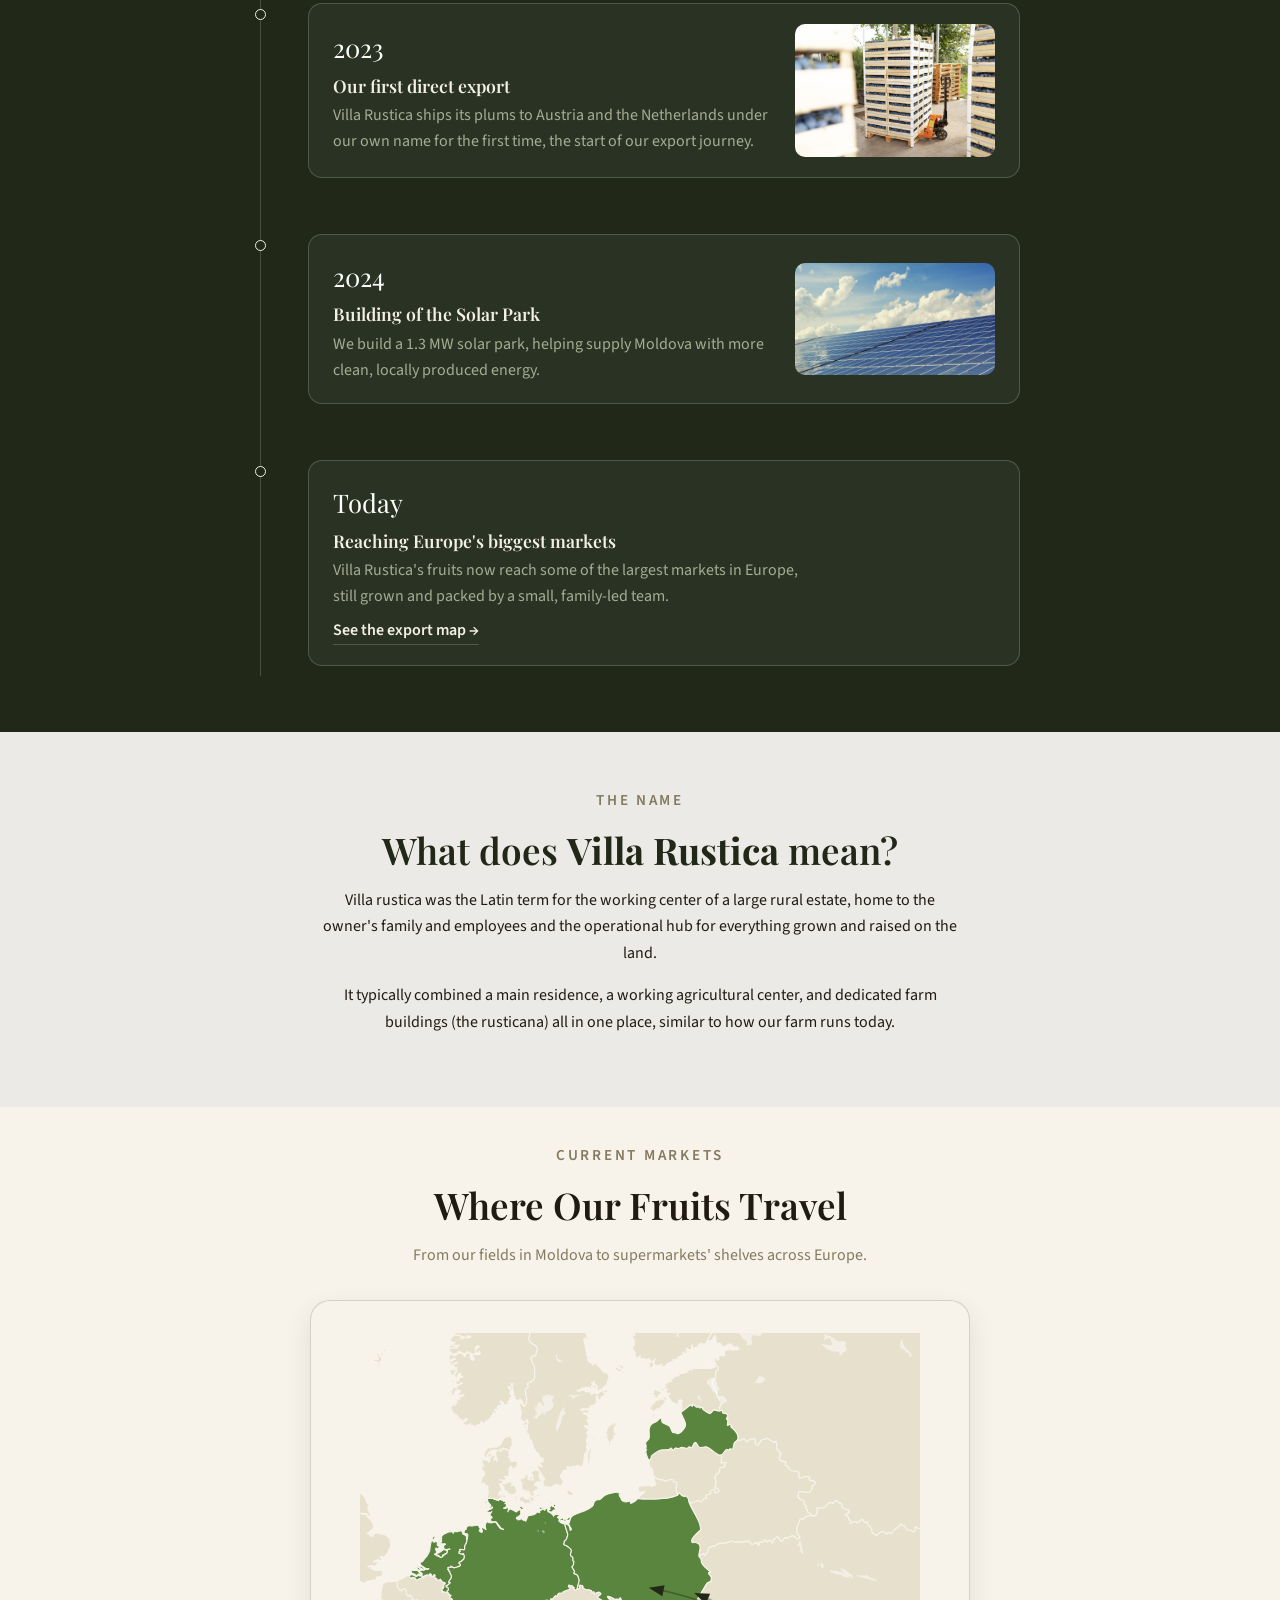
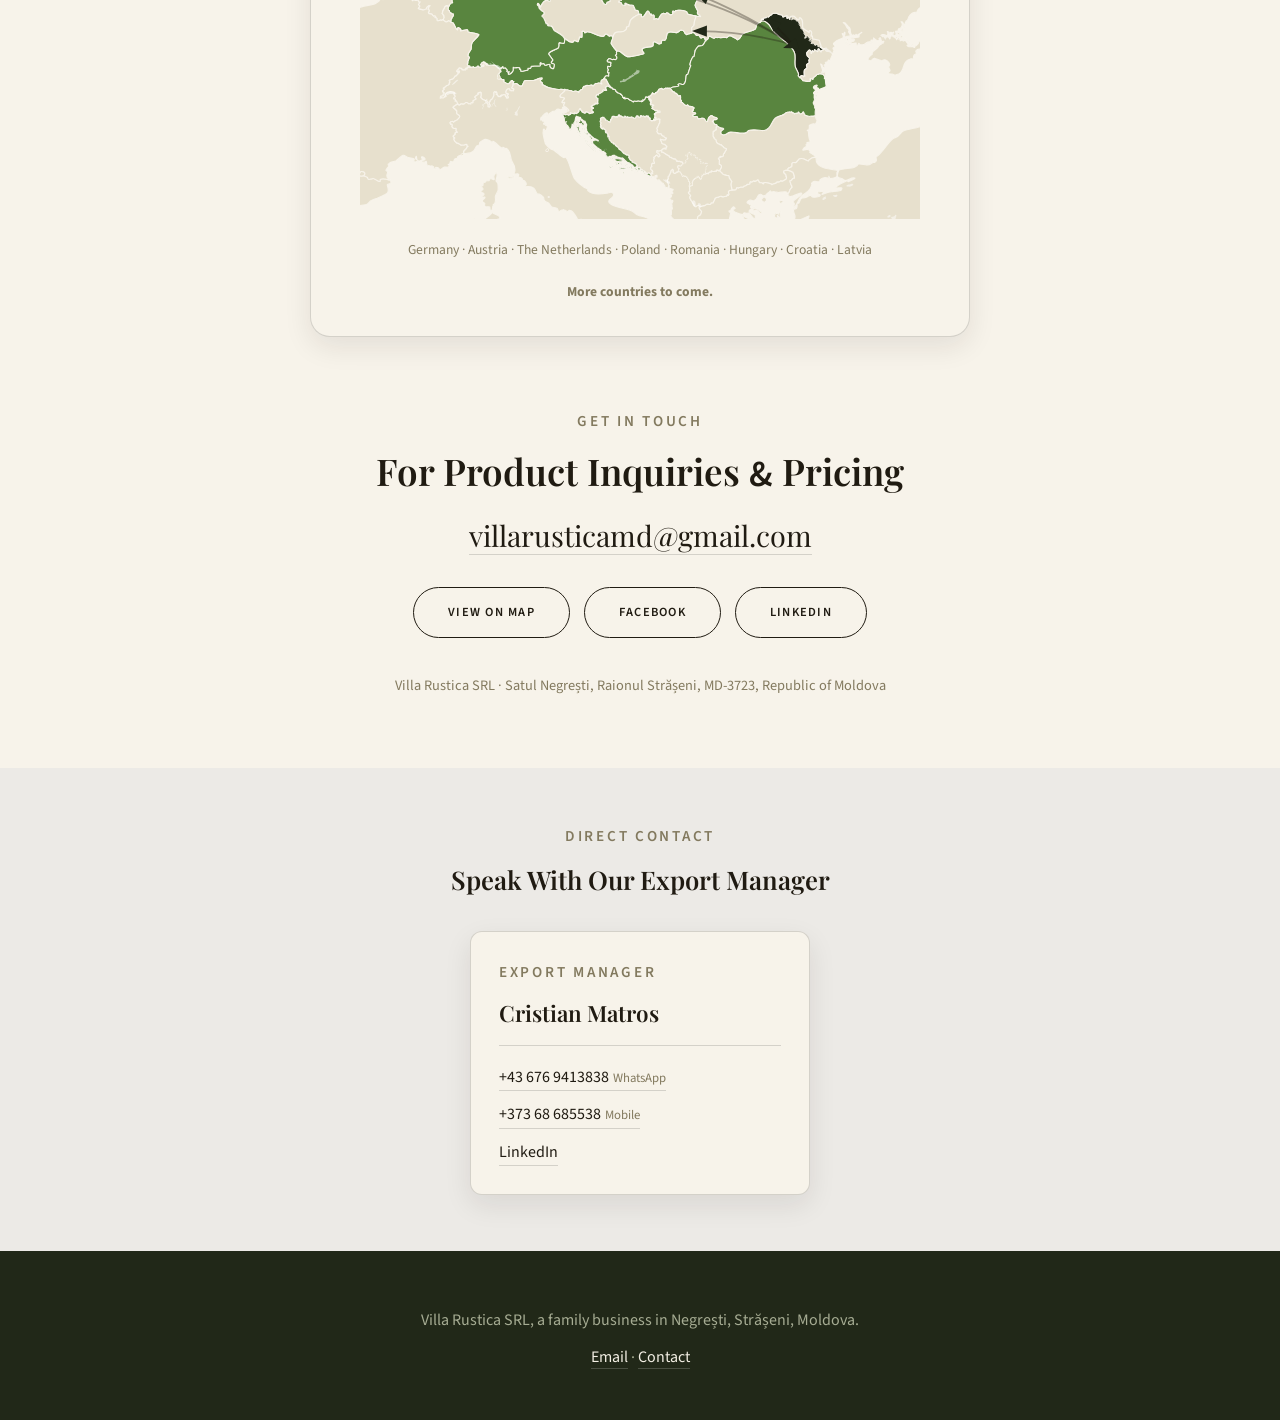
==== commit 0e0afbd0: "Fix plum photo cutout: remove leftover drop-shadow smear The previous cutout used a plain brightness" ====
--- a/index.html
+++ b/index.html
@@ -99,7 +99,7 @@
     <div class="container">
       <div class="product-grid">
         <div class="product-card">
-          <img src="assets/plum-photo.png?v=1" alt="A Stanley plum" class="fruit-photo" />
+          <img src="assets/plum-photo.png?v=2" alt="A Stanley plum" class="fruit-photo" />
           <h3>Stanley Plums</h3>
           <p>A deep violet-blue plum with golden-yellow, firm flesh and an easily separable pit, perfect for fresh consumption, baking, and for drying into prunes.</p>
           <dl class="spec-list">
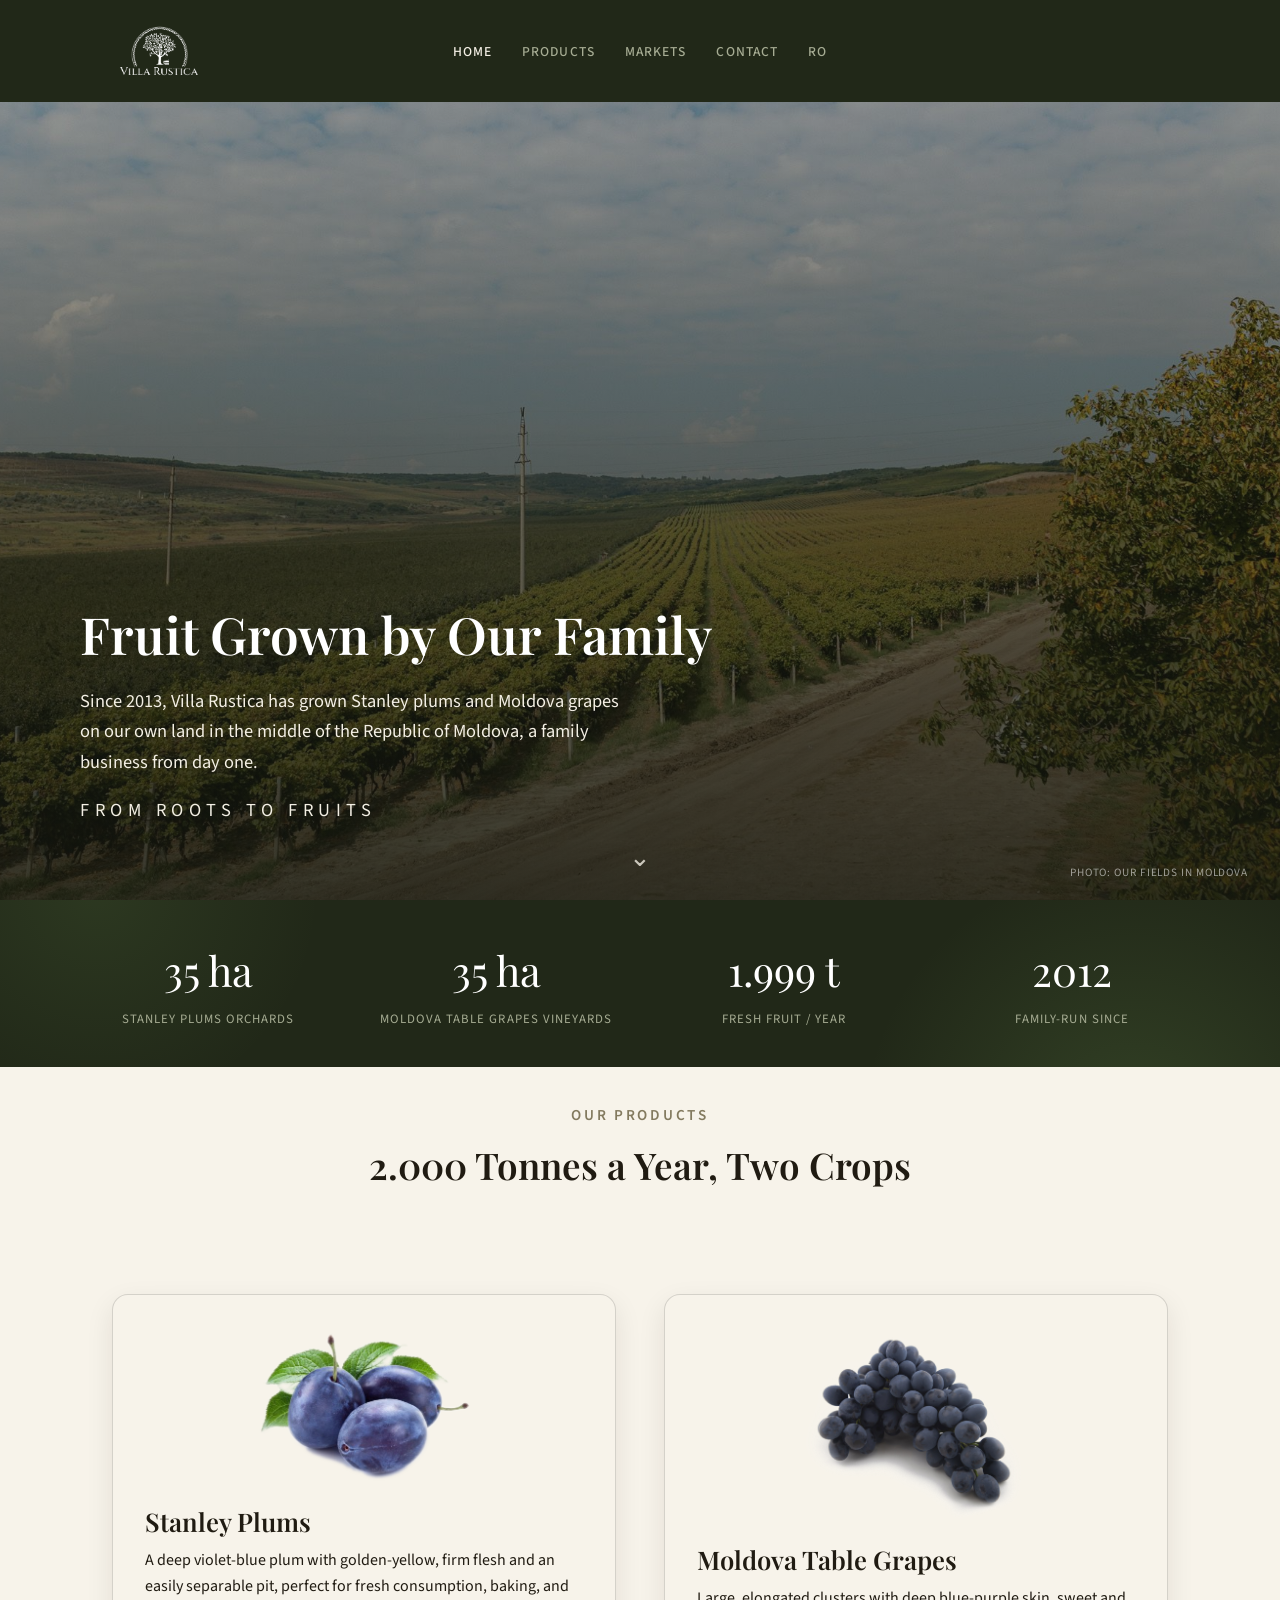
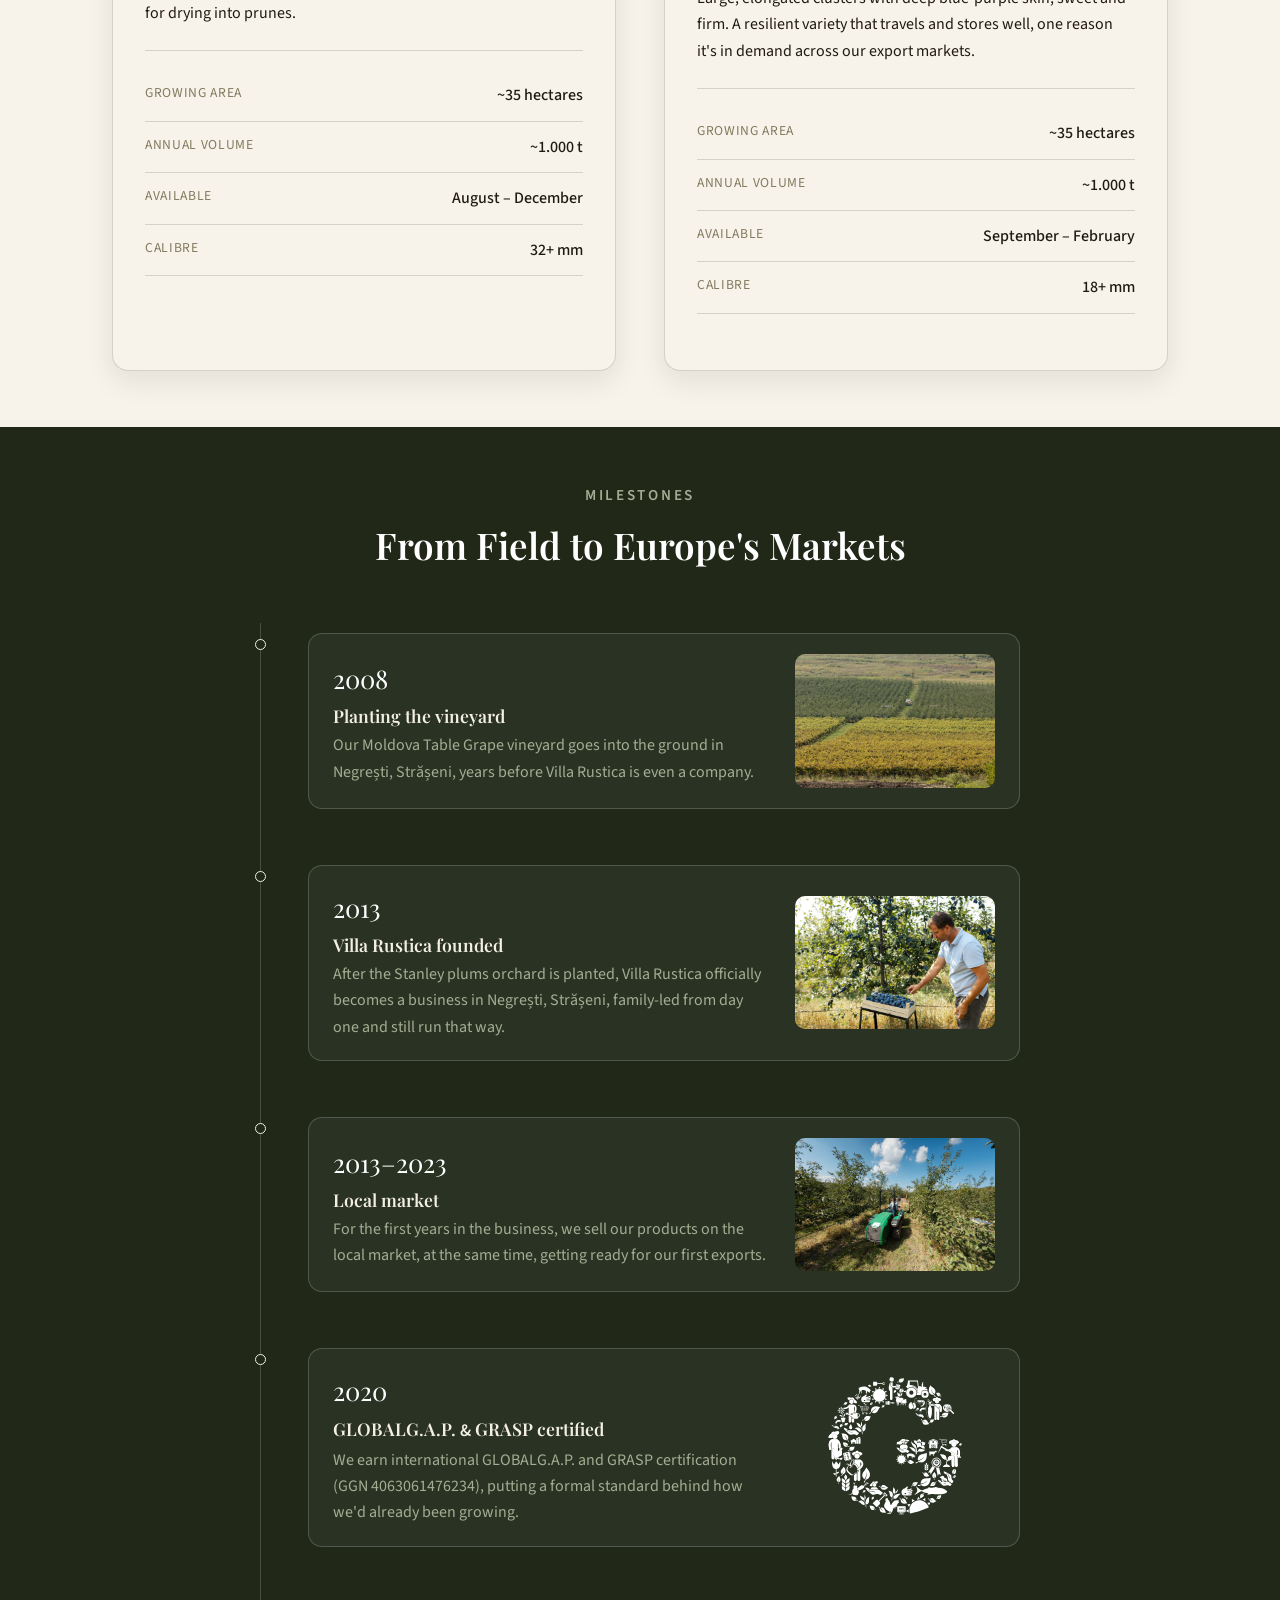
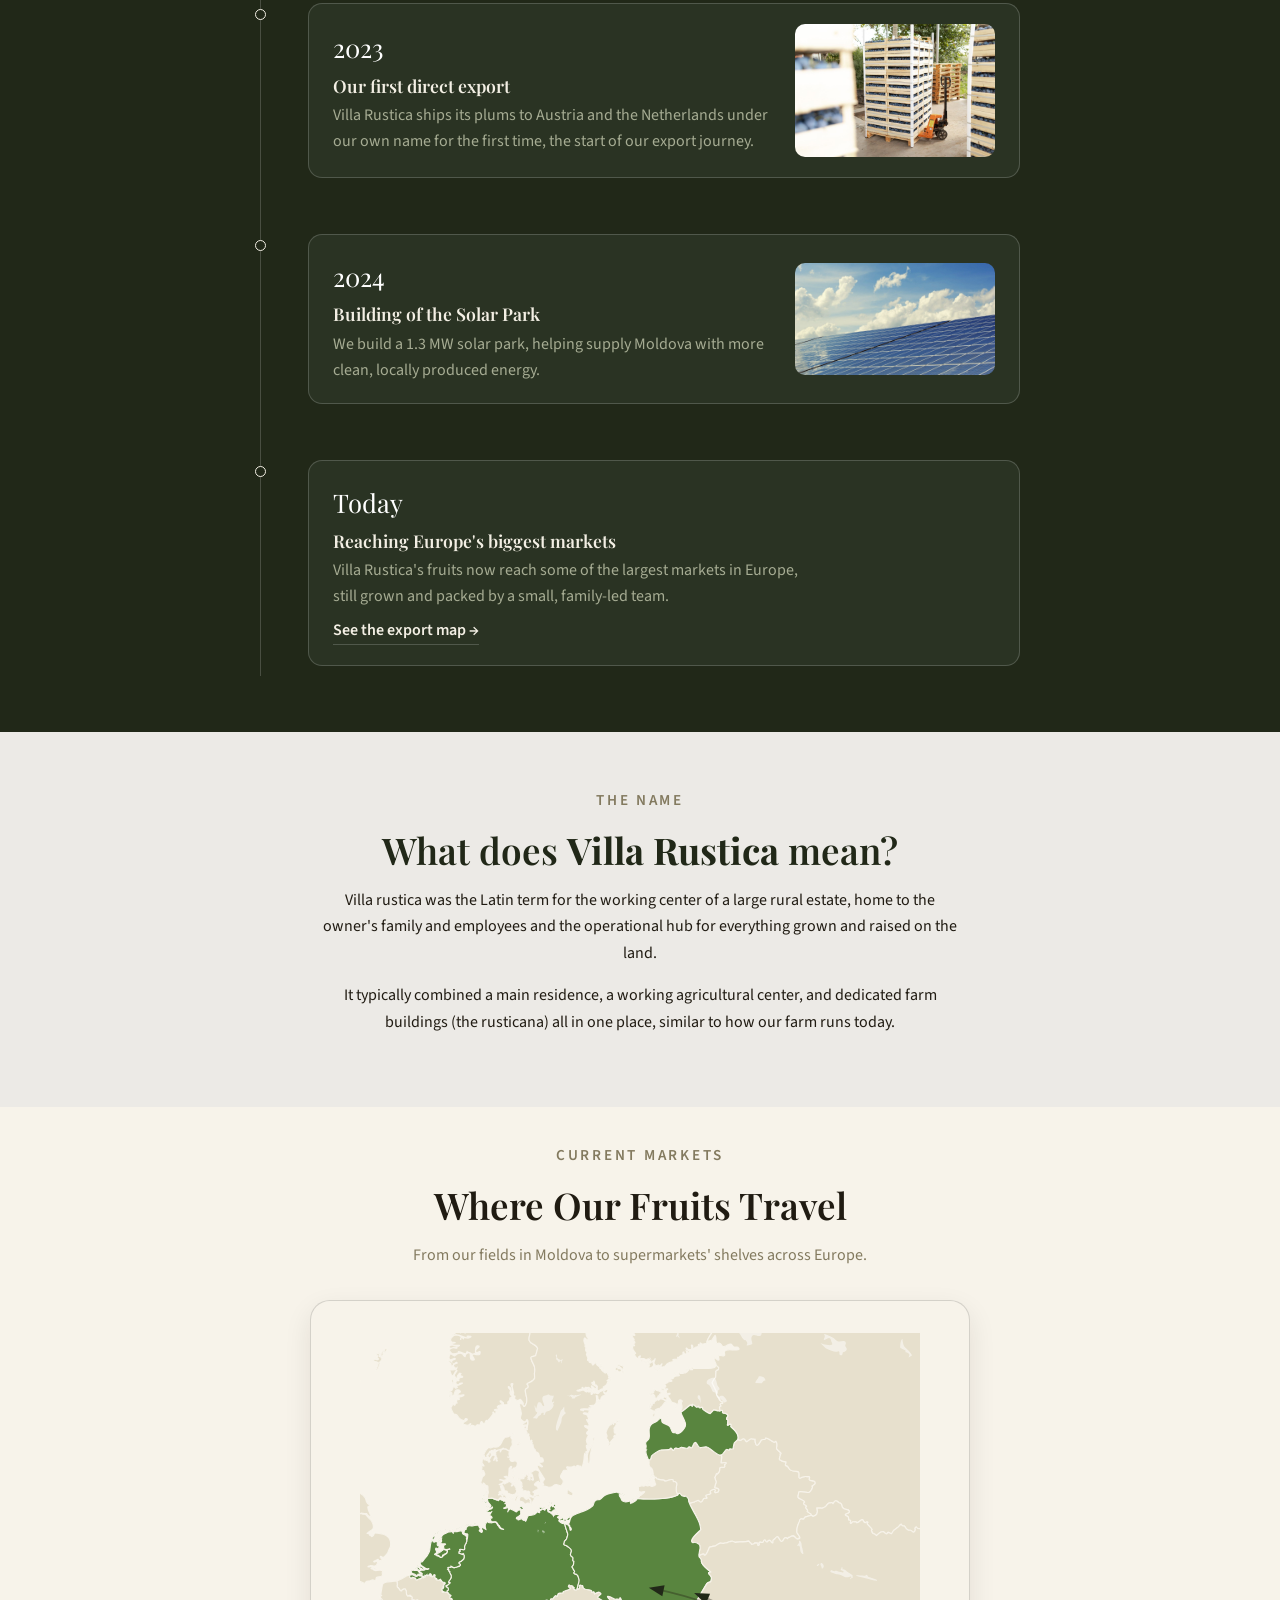
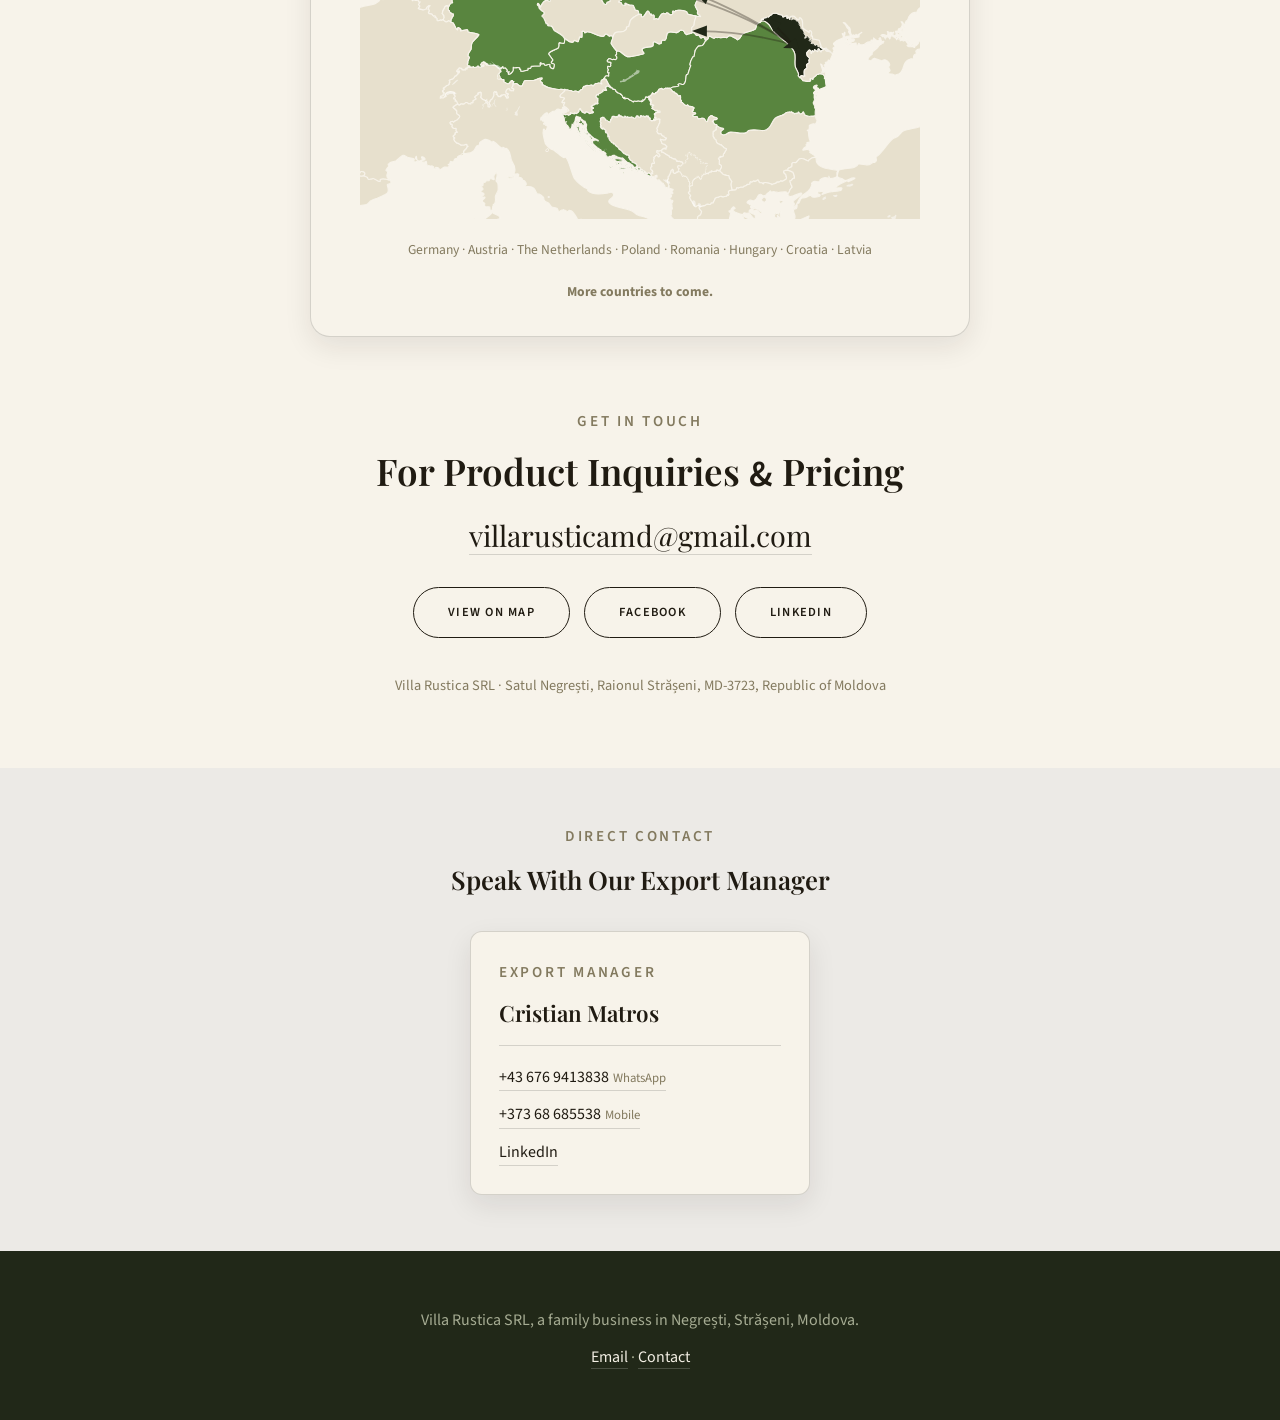
==== commit ff2efd5b: "Recolor plum photo background to match card instead of cutting it out Transparent-cutout attempts ke" ====
--- a/index.html
+++ b/index.html
@@ -99,7 +99,7 @@
     <div class="container">
       <div class="product-grid">
         <div class="product-card">
-          <img src="assets/plum-photo.png?v=2" alt="A Stanley plum" class="fruit-photo" />
+          <img src="assets/plum-photo.png?v=3" alt="A Stanley plum" class="fruit-photo" />
           <h3>Stanley Plums</h3>
           <p>A deep violet-blue plum with golden-yellow, firm flesh and an easily separable pit, perfect for fresh consumption, baking, and for drying into prunes.</p>
           <dl class="spec-list">
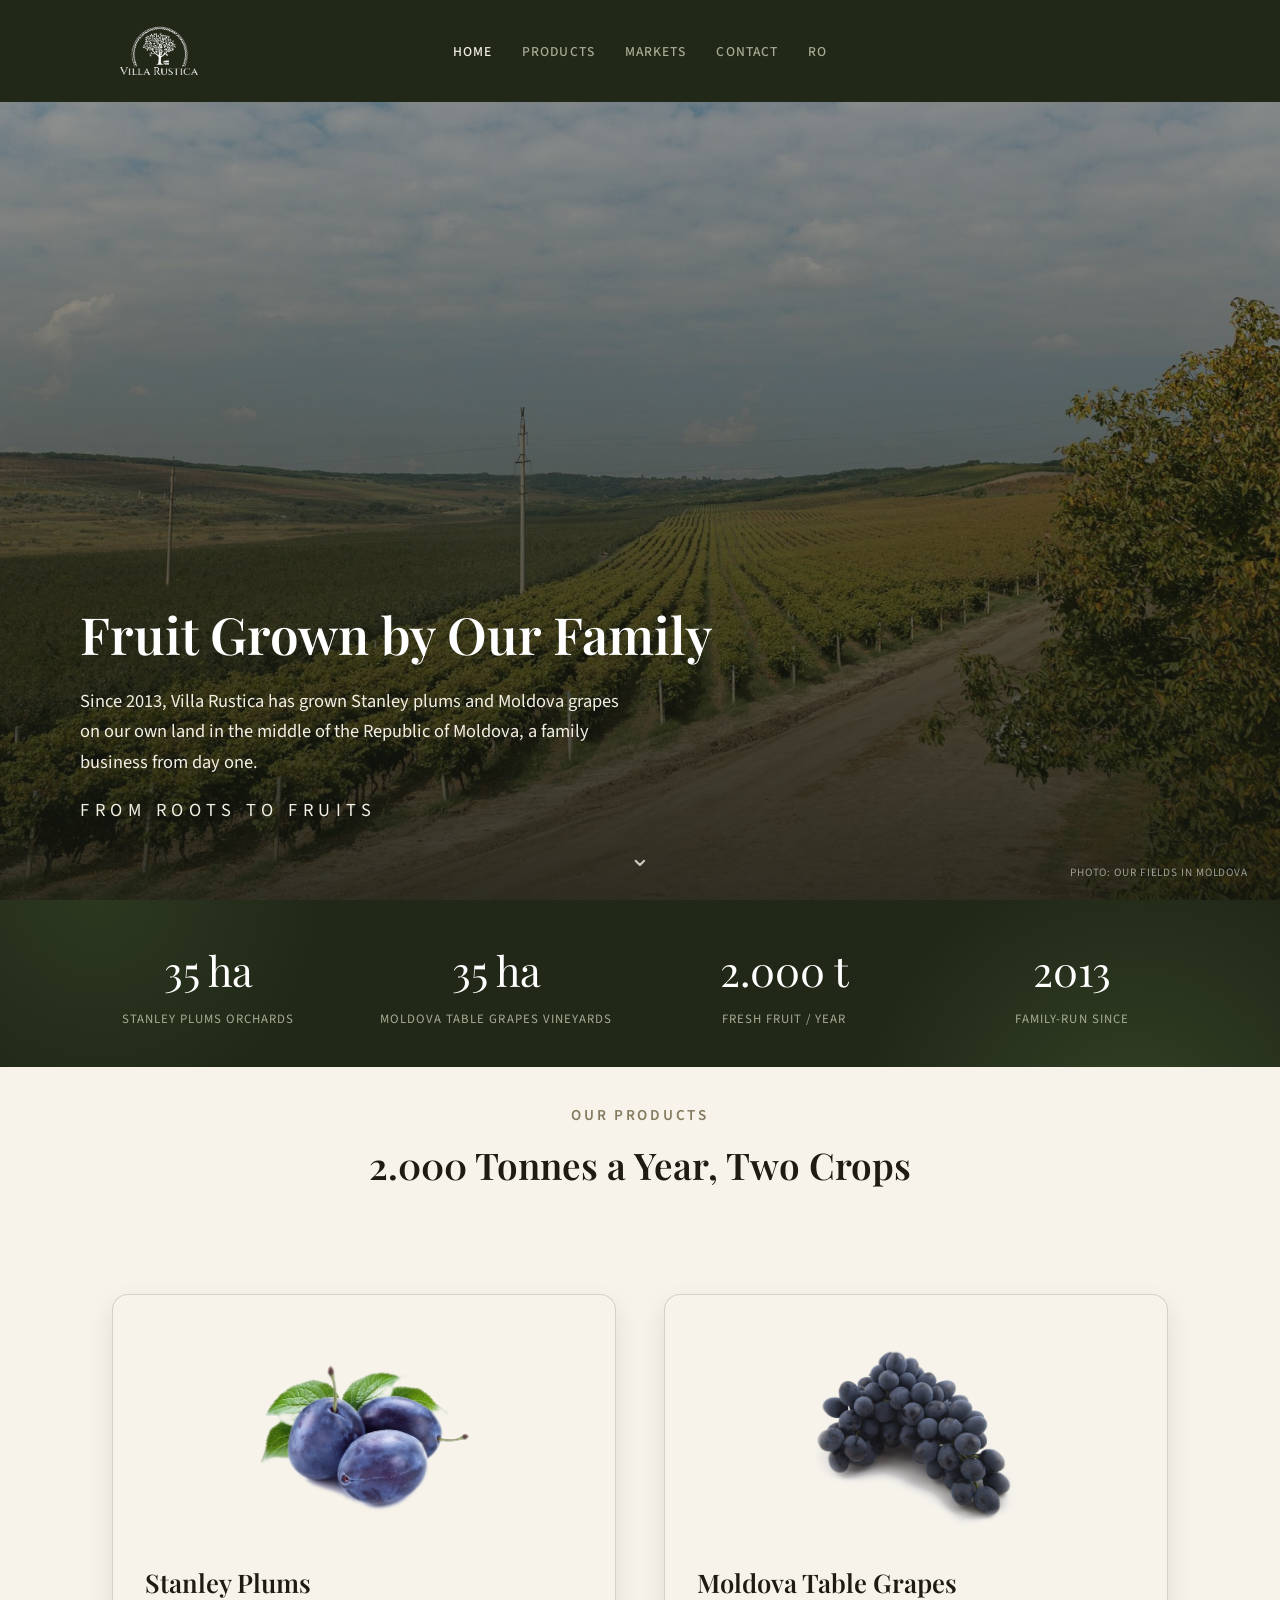
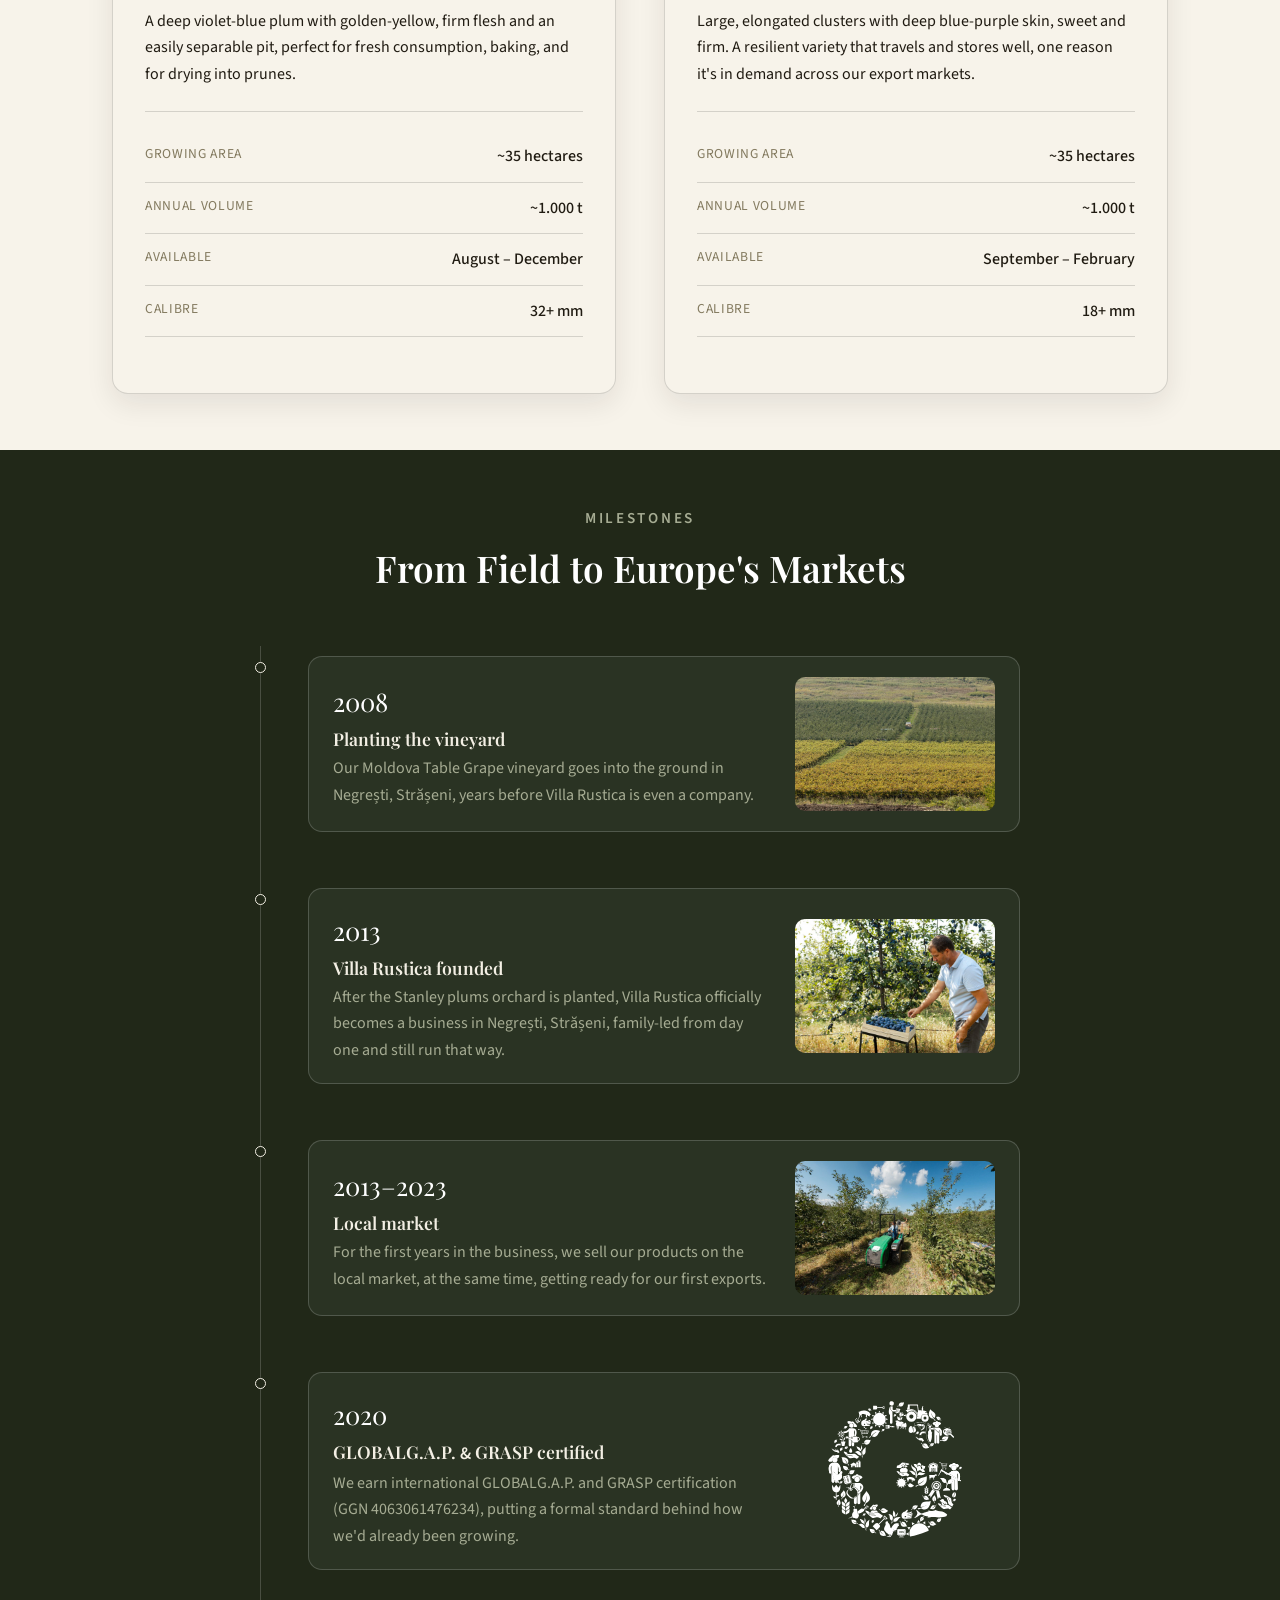
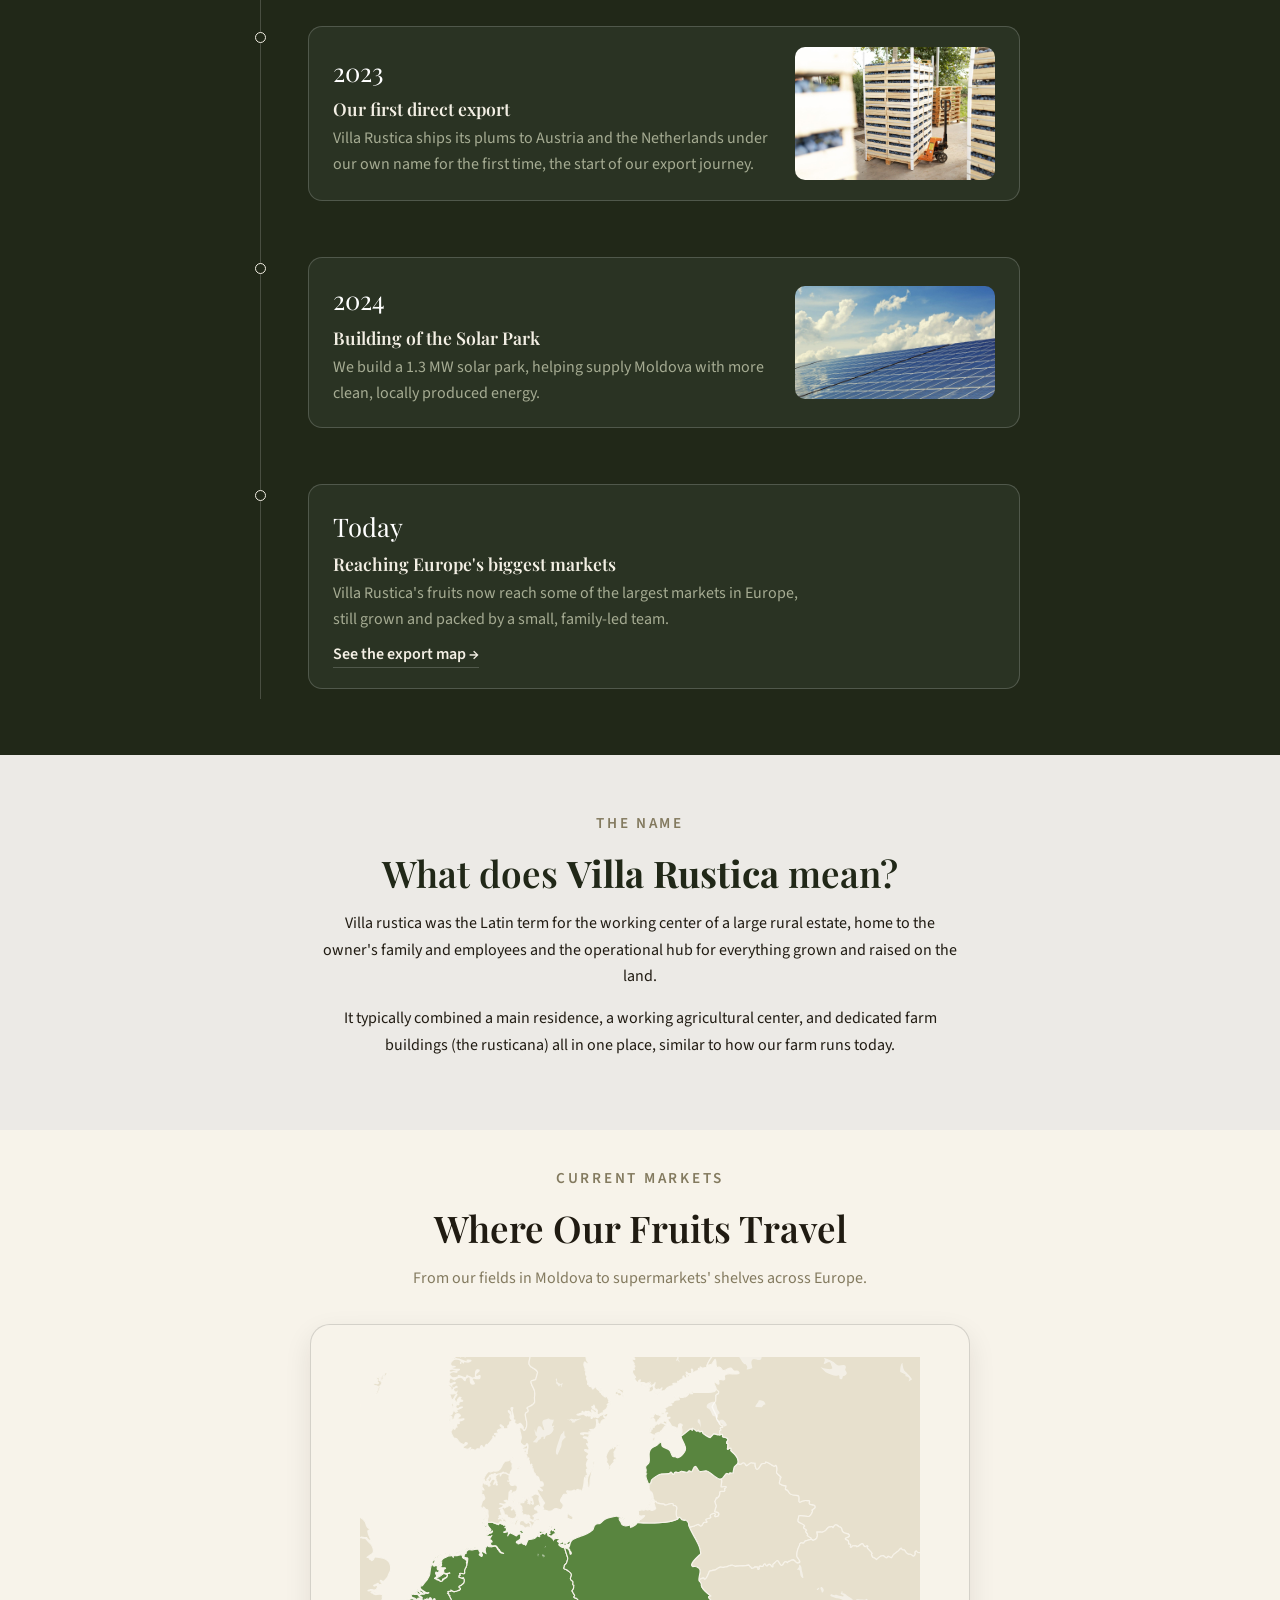
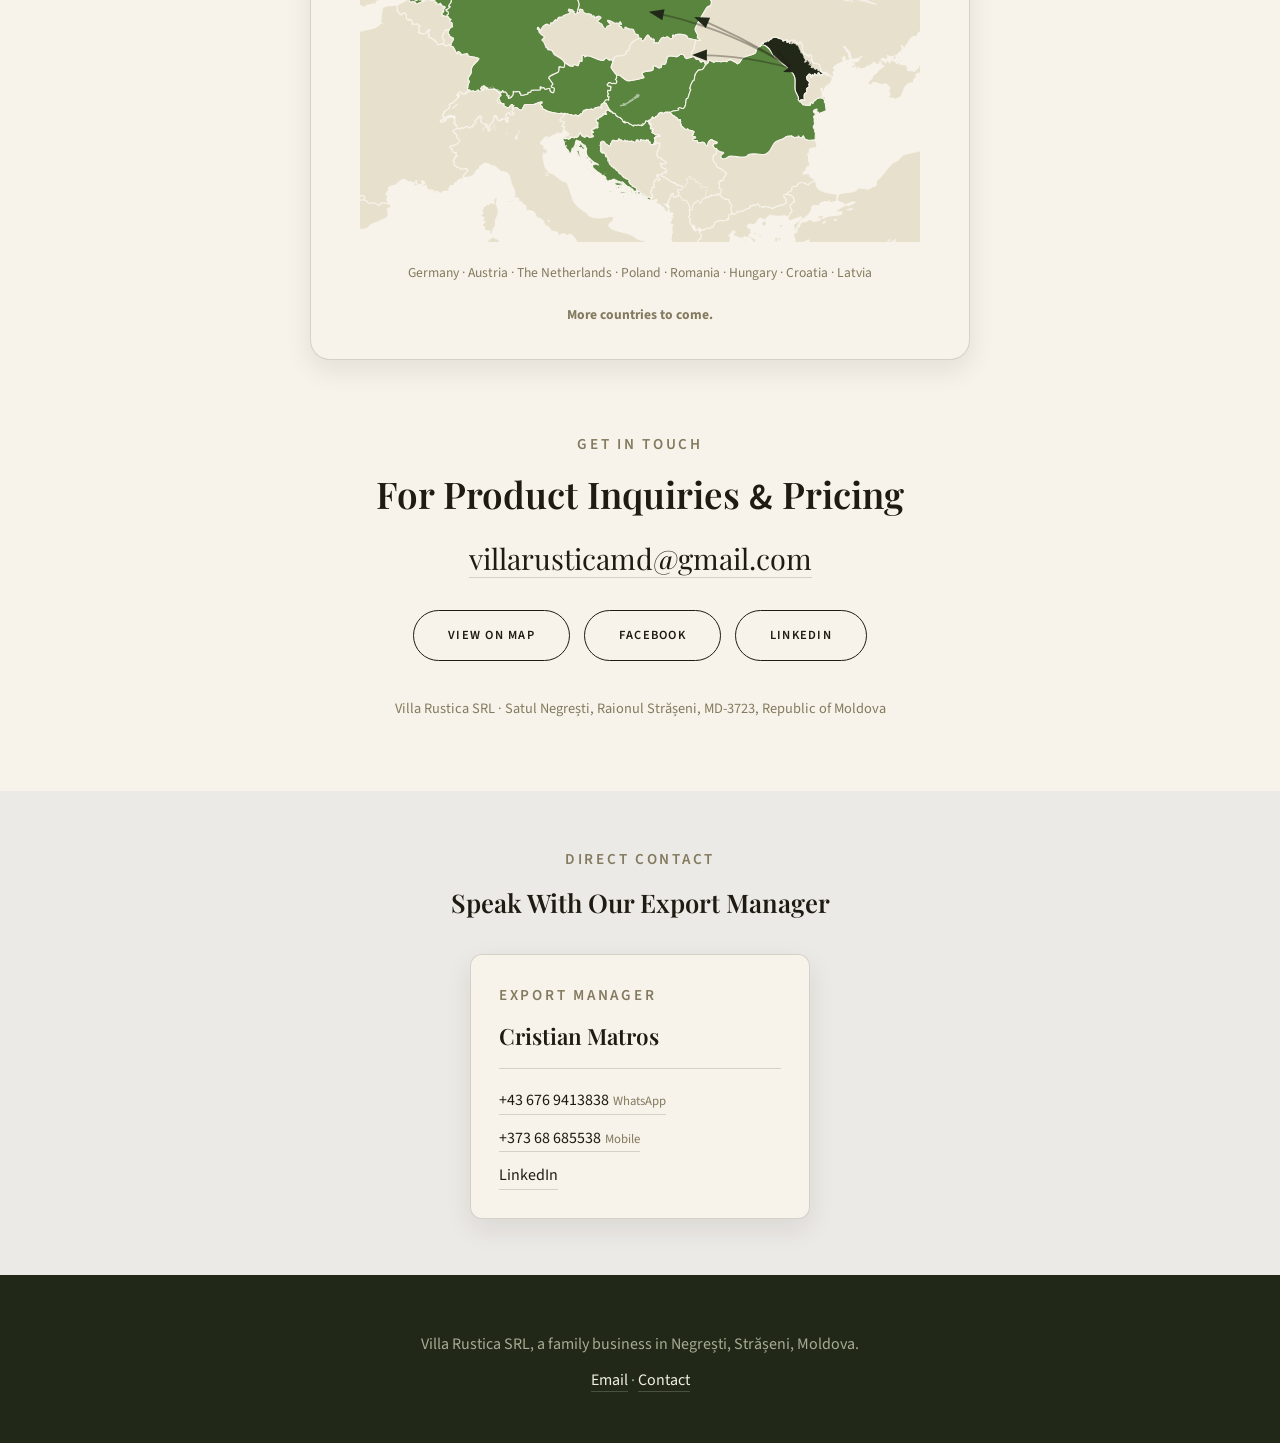
==== commit 0b47907c: "Fix product card misalignment from mismatched photo aspect ratios .fruit-photo only capped height wi" ====
--- a/index.html
+++ b/index.html
@@ -28,7 +28,7 @@
   <link rel="apple-touch-icon" href="assets/apple-touch-icon.png?v=1" />
   <link rel="preconnect" href="https://fonts.googleapis.com" />
   <link href="https://fonts.googleapis.com/css2?family=Playfair+Display:ital,wght@0,400;0,500;0,600;0,700;1,400;1,500&family=Source+Sans+3:wght@300;400;500;600&display=swap" rel="stylesheet" />
-  <link rel="stylesheet" href="styles.css?v=7" />
+  <link rel="stylesheet" href="styles.css?v=8" />
 </head>
 <body>
 
--- a/styles.css
+++ b/styles.css
@@ -429,7 +429,7 @@
 .fruit-photo {
   width: 100%;
   max-width: 220px;
-  max-height: 220px;
+  height: 220px;
   object-fit: contain;
   display: block;
   margin: 0 auto;
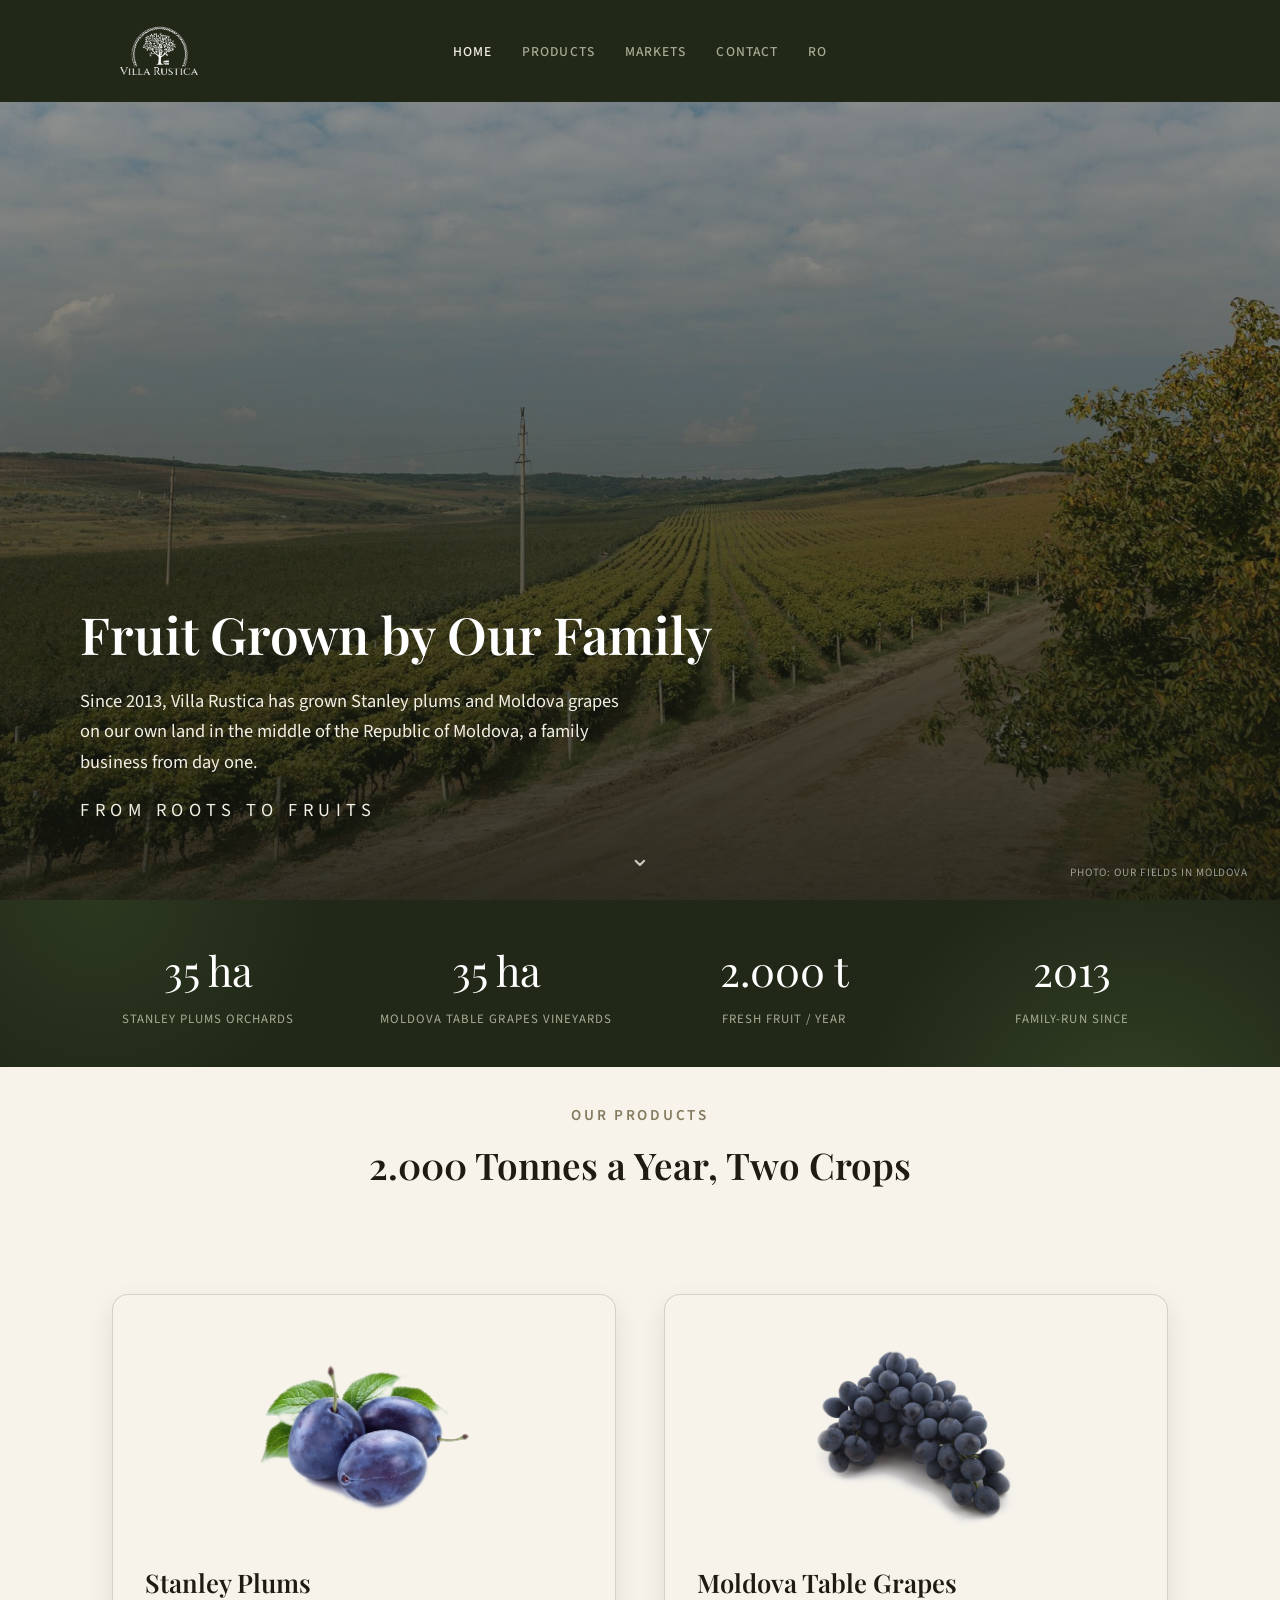
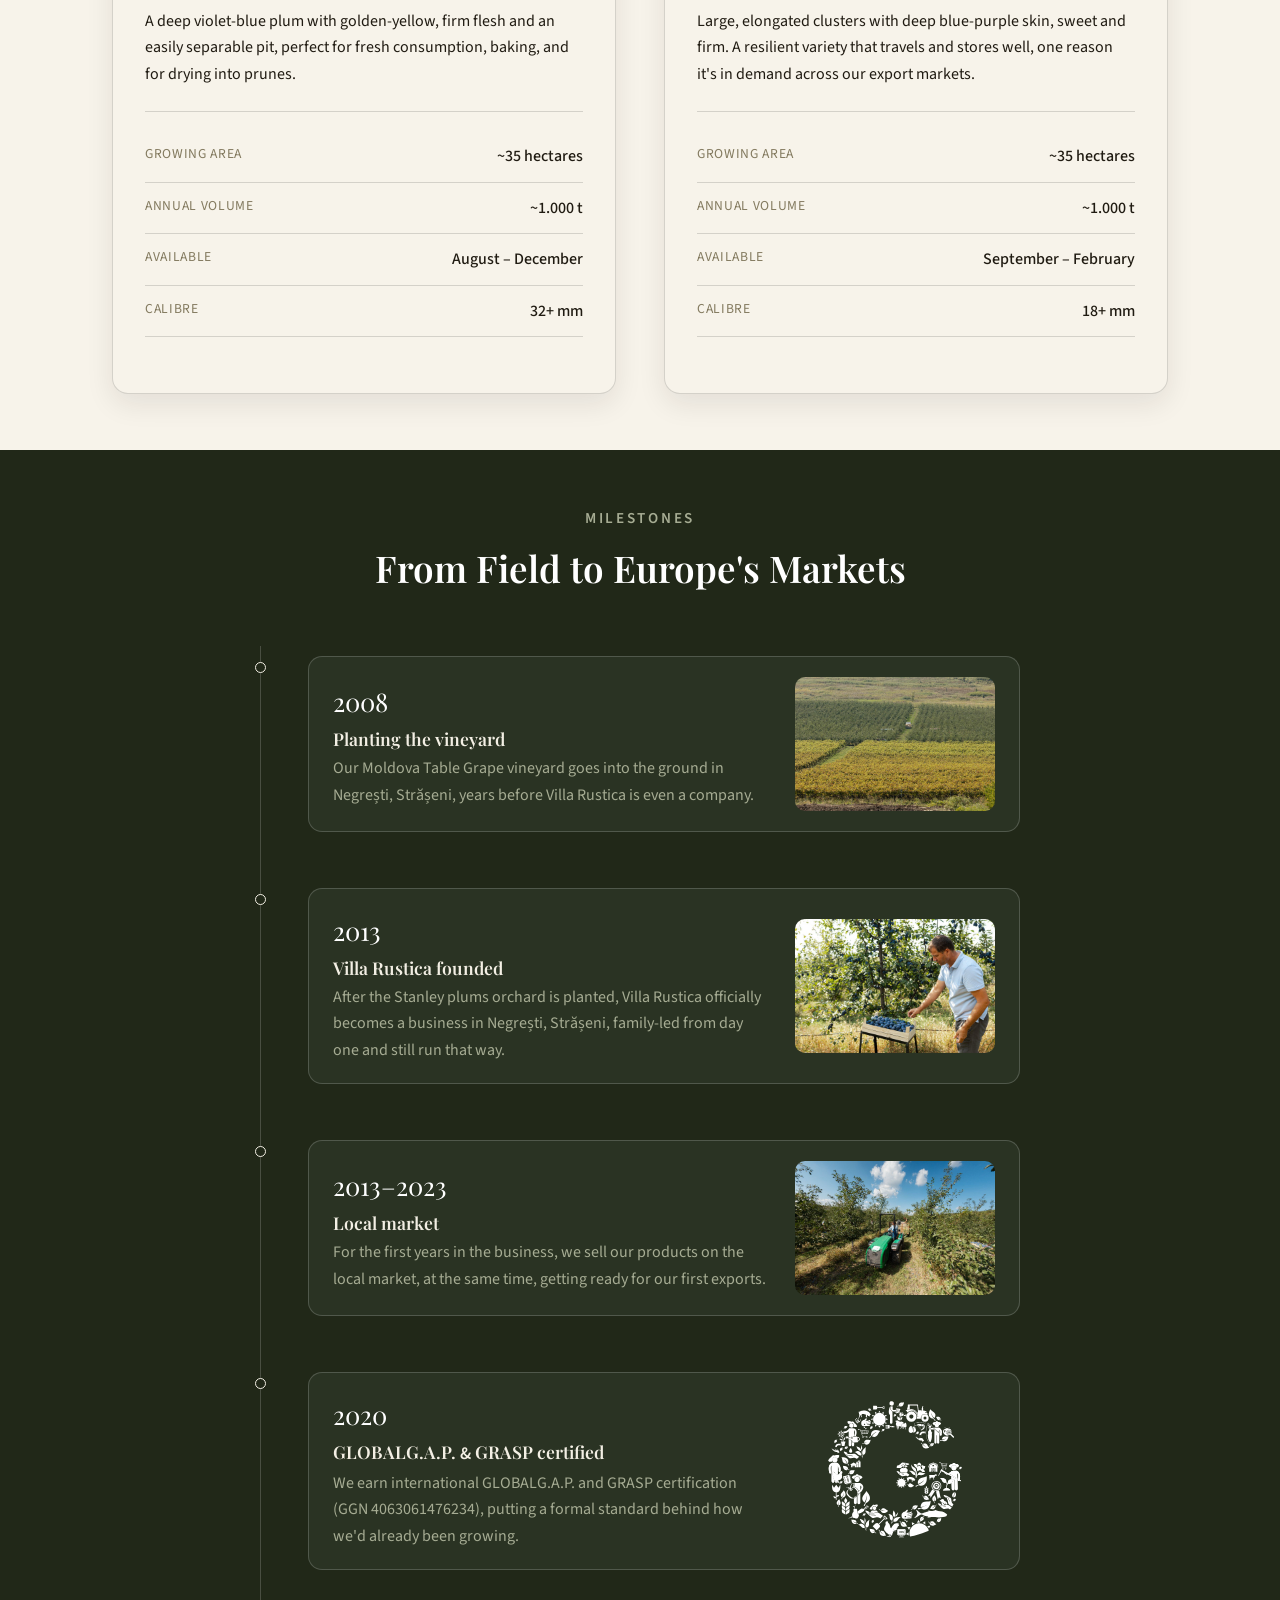
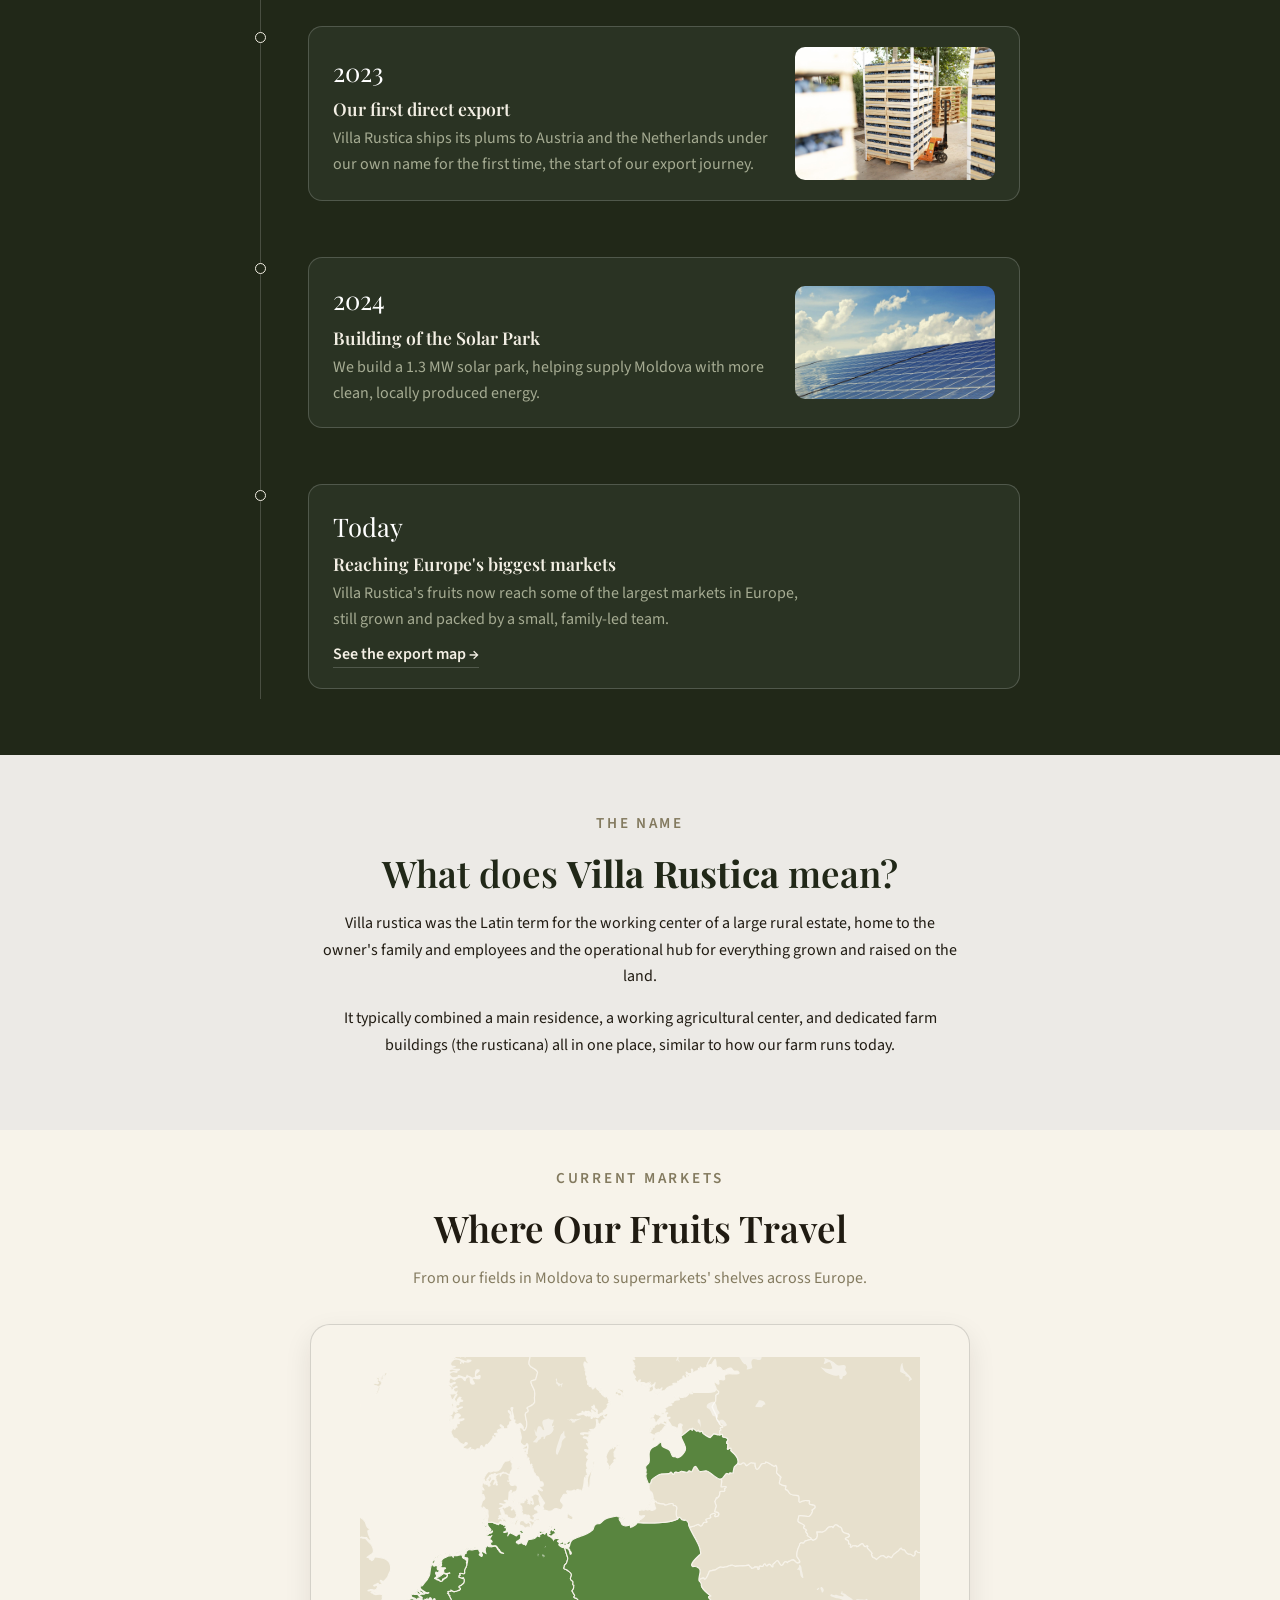
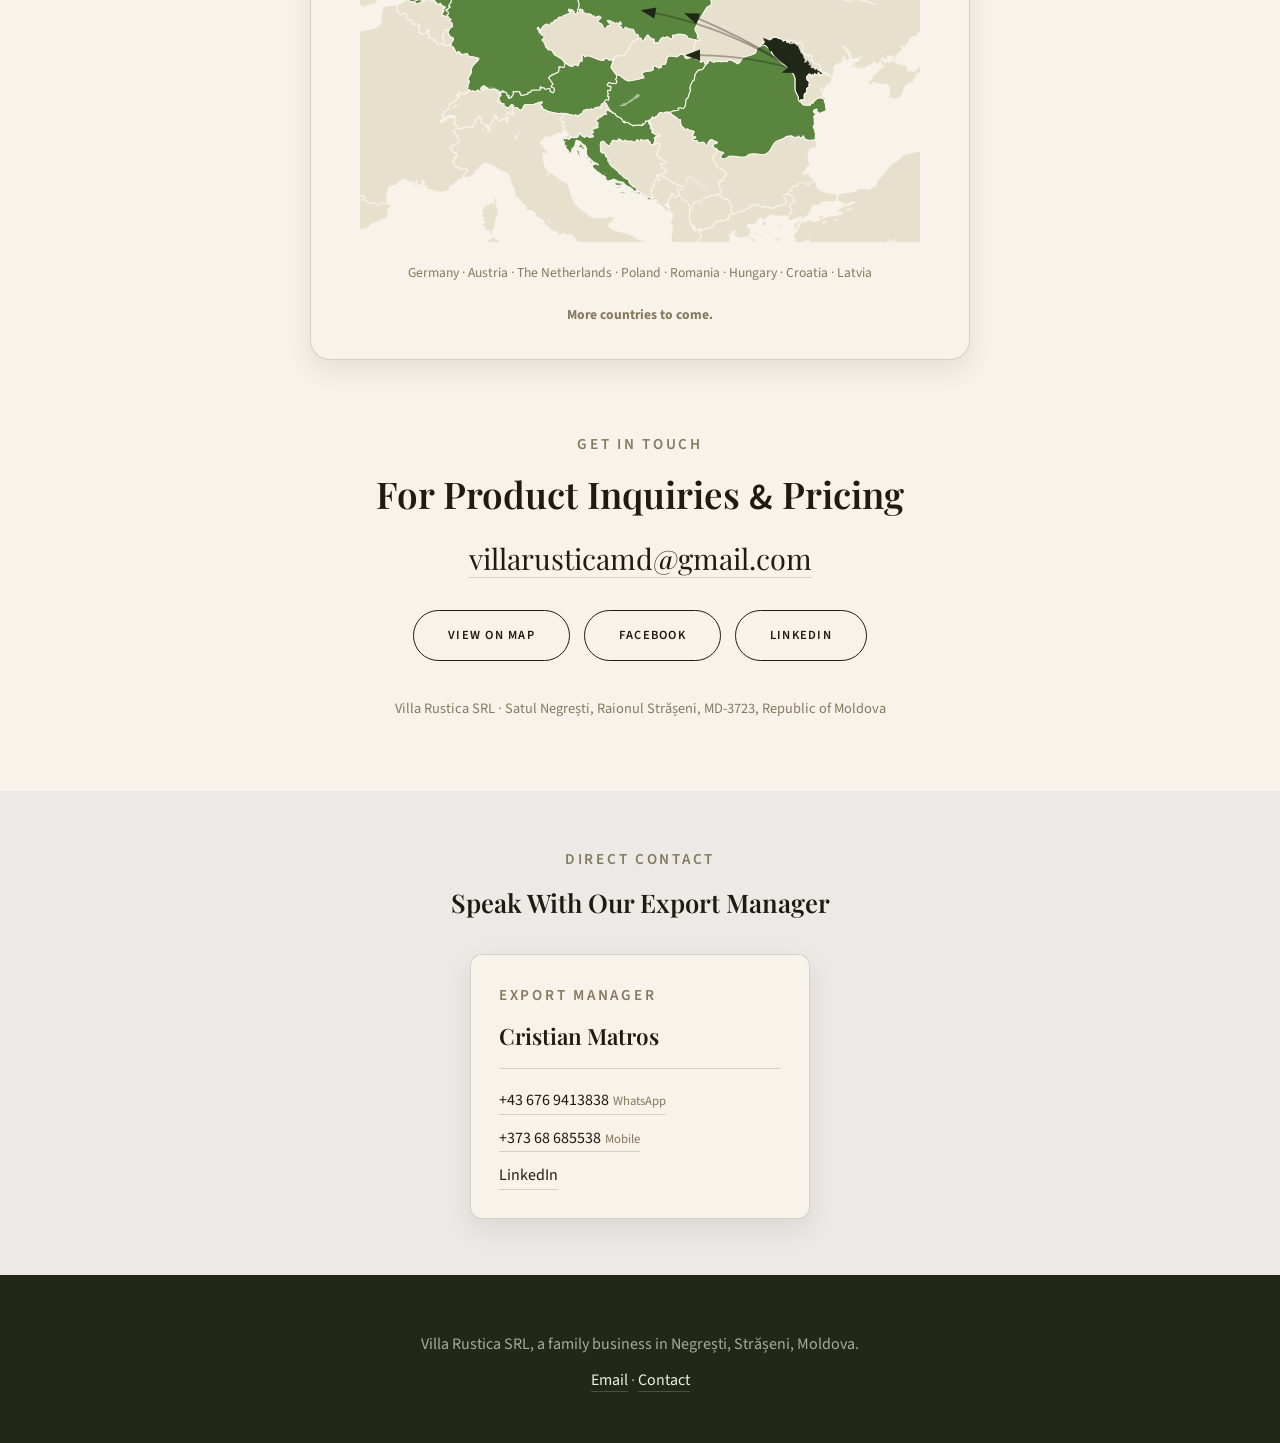
==== commit 15ad153a: "Remove Google Analytics tracking Avoids sending EU visitors' data to Google without a consent banner" ====
--- a/index.html
+++ b/index.html
@@ -3,15 +3,6 @@
 <head>
   <meta charset="UTF-8" />
   <meta name="viewport" content="width=device-width, initial-scale=1.0" />
-
-  <!-- Google tag (gtag.js) -->
-  <script async src="https://www.googletagmanager.com/gtag/js?id=G-1B6P7E0YDN"></script>
-  <script>
-    window.dataLayer = window.dataLayer || [];
-    function gtag(){dataLayer.push(arguments);}
-    gtag('js', new Date());
-    gtag('config', 'G-1B6P7E0YDN');
-  </script>
 
   <title>Villa Rustica: From Roots to Fruits</title>
   <meta name="description" content="Family-grown Stanley plums and Moldova grapes, exported across Europe since 2013." />
